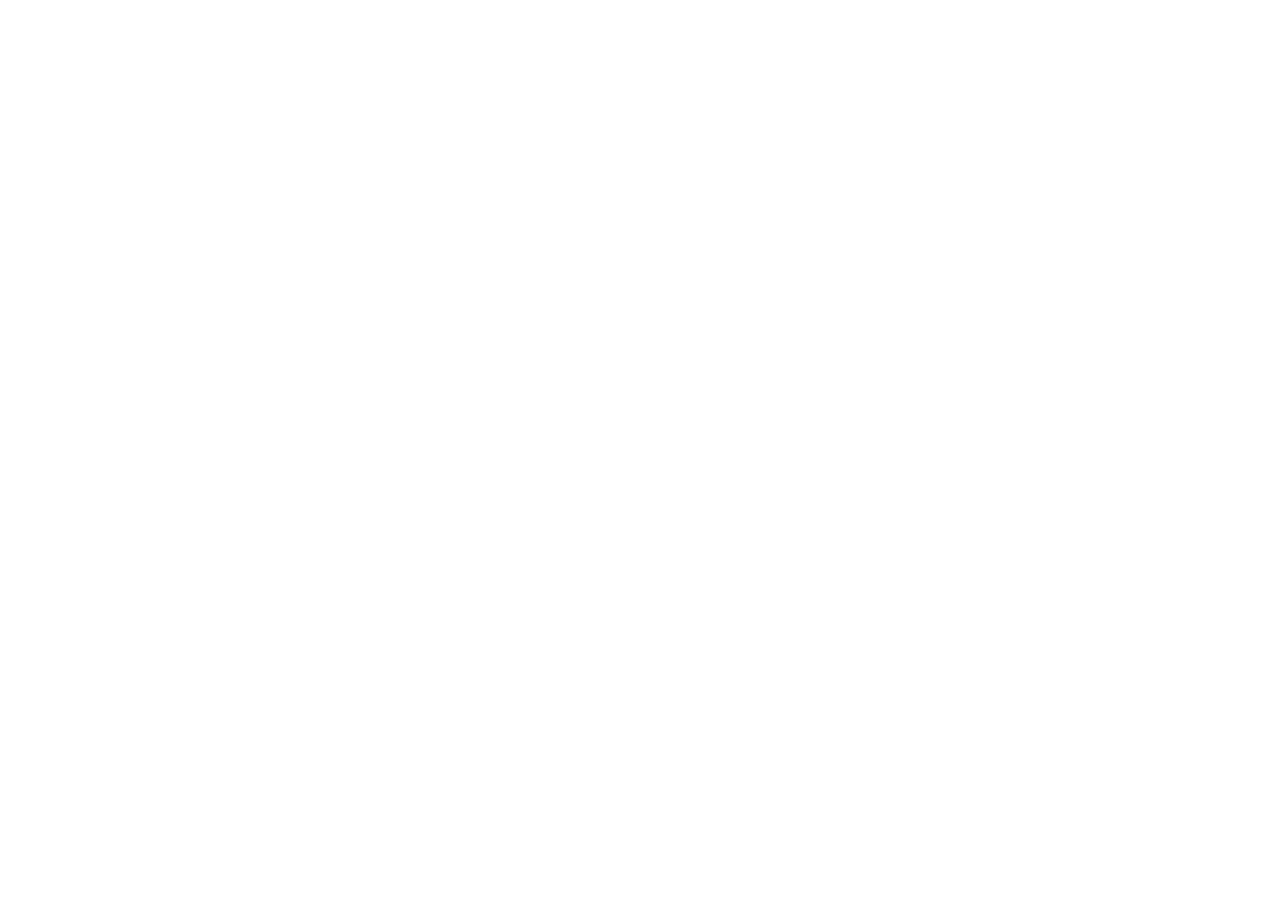
==== index.html @ 1928d0f9 "Simulador interactivo EIP — MAES UMA 2025-26" ====
<!DOCTYPE html>
<html lang="es">
<head>
<meta charset="UTF-8">
<meta name="viewport" content="width=device-width, initial-scale=1.0">
<title>Simulador Interactivo — Economía de los Ingresos Públicos</title>
<script>/* Chart.js v4.4.1 — MIT License — inlined for offline use */
/**
 * Skipped minification because the original files appears to be already minified.
 * Original file: /npm/chart.js@4.4.1/dist/chart.umd.js
 *
 * Do NOT use SRI with dynamically generated files! More information: https://www.jsdelivr.com/using-sri-with-dynamic-files
 */
/*!
 * Chart.js v4.4.1
 * https://www.chartjs.org
 * (c) 2023 Chart.js Contributors
 * Released under the MIT License
 */
!function(t,e){"object"==typeof exports&&"undefined"!=typeof module?module.exports=e():"function"==typeof define&&define.amd?define(e):(t="undefined"!=typeof globalThis?globalThis:t||self).Chart=e()}(this,(function(){"use strict";var t=Object.freeze({__proto__:null,get Colors(){return Go},get Decimation(){return Qo},get Filler(){return ma},get Legend(){return ya},get SubTitle(){return ka},get Title(){return Ma},get Tooltip(){return Ba}});function e(){}const i=(()=>{let t=0;return()=>t++})();function s(t){return null==t}function n(t){if(Array.isArray&&Array.isArray(t))return!0;const e=Object.prototype.toString.call(t);return"[object"===e.slice(0,7)&&"Array]"===e.slice(-6)}function o(t){return null!==t&&"[object Object]"===Object.prototype.toString.call(t)}function a(t){return("number"==typeof t||t instanceof Number)&&isFinite(+t)}function r(t,e){return a(t)?t:e}function l(t,e){return void 0===t?e:t}const h=(t,e)=>"string"==typeof t&&t.endsWith("%")?parseFloat(t)/100:+t/e,c=(t,e)=>"string"==typeof t&&t.endsWith("%")?parseFloat(t)/100*e:+t;function d(t,e,i){if(t&&"function"==typeof t.call)return t.apply(i,e)}function u(t,e,i,s){let a,r,l;if(n(t))if(r=t.length,s)for(a=r-1;a>=0;a--)e.call(i,t[a],a);else for(a=0;a<r;a++)e.call(i,t[a],a);else if(o(t))for(l=Object.keys(t),r=l.length,a=0;a<r;a++)e.call(i,t[l[a]],l[a])}function f(t,e){let i,s,n,o;if(!t||!e||t.length!==e.length)return!1;for(i=0,s=t.length;i<s;++i)if(n=t[i],o=e[i],n.datasetIndex!==o.datasetIndex||n.index!==o.index)return!1;return!0}function g(t){if(n(t))return t.map(g);if(o(t)){const e=Object.create(null),i=Object.keys(t),s=i.length;let n=0;for(;n<s;++n)e[i[n]]=g(t[i[n]]);return e}return t}function p(t){return-1===["__proto__","prototype","constructor"].indexOf(t)}function m(t,e,i,s){if(!p(t))return;const n=e[t],a=i[t];o(n)&&o(a)?b(n,a,s):e[t]=g(a)}function b(t,e,i){const s=n(e)?e:[e],a=s.length;if(!o(t))return t;const r=(i=i||{}).merger||m;let l;for(let e=0;e<a;++e){if(l=s[e],!o(l))continue;const n=Object.keys(l);for(let e=0,s=n.length;e<s;++e)r(n[e],t,l,i)}return t}function x(t,e){return b(t,e,{merger:_})}function _(t,e,i){if(!p(t))return;const s=e[t],n=i[t];o(s)&&o(n)?x(s,n):Object.prototype.hasOwnProperty.call(e,t)||(e[t]=g(n))}const y={"":t=>t,x:t=>t.x,y:t=>t.y};function v(t){const e=t.split("."),i=[];let s="";for(const t of e)s+=t,s.endsWith("\\")?s=s.slice(0,-1)+".":(i.push(s),s="");return i}function M(t,e){const i=y[e]||(y[e]=function(t){const e=v(t);return t=>{for(const i of e){if(""===i)break;t=t&&t[i]}return t}}(e));return i(t)}function w(t){return t.charAt(0).toUpperCase()+t.slice(1)}const k=t=>void 0!==t,S=t=>"function"==typeof t,P=(t,e)=>{if(t.size!==e.size)return!1;for(const i of t)if(!e.has(i))return!1;return!0};function D(t){return"mouseup"===t.type||"click"===t.type||"contextmenu"===t.type}const C=Math.PI,O=2*C,A=O+C,T=Number.POSITIVE_INFINITY,L=C/180,E=C/2,R=C/4,I=2*C/3,z=Math.log10,F=Math.sign;function V(t,e,i){return Math.abs(t-e)<i}function B(t){const e=Math.round(t);t=V(t,e,t/1e3)?e:t;const i=Math.pow(10,Math.floor(z(t))),s=t/i;return(s<=1?1:s<=2?2:s<=5?5:10)*i}function W(t){const e=[],i=Math.sqrt(t);let s;for(s=1;s<i;s++)t%s==0&&(e.push(s),e.push(t/s));return i===(0|i)&&e.push(i),e.sort(((t,e)=>t-e)).pop(),e}function N(t){return!isNaN(parseFloat(t))&&isFinite(t)}function H(t,e){const i=Math.round(t);return i-e<=t&&i+e>=t}function j(t,e,i){let s,n,o;for(s=0,n=t.length;s<n;s++)o=t[s][i],isNaN(o)||(e.min=Math.min(e.min,o),e.max=Math.max(e.max,o))}function $(t){return t*(C/180)}function Y(t){return t*(180/C)}function U(t){if(!a(t))return;let e=1,i=0;for(;Math.round(t*e)/e!==t;)e*=10,i++;return i}function X(t,e){const i=e.x-t.x,s=e.y-t.y,n=Math.sqrt(i*i+s*s);let o=Math.atan2(s,i);return o<-.5*C&&(o+=O),{angle:o,distance:n}}function q(t,e){return Math.sqrt(Math.pow(e.x-t.x,2)+Math.pow(e.y-t.y,2))}function K(t,e){return(t-e+A)%O-C}function G(t){return(t%O+O)%O}function Z(t,e,i,s){const n=G(t),o=G(e),a=G(i),r=G(o-n),l=G(a-n),h=G(n-o),c=G(n-a);return n===o||n===a||s&&o===a||r>l&&h<c}function J(t,e,i){return Math.max(e,Math.min(i,t))}function Q(t){return J(t,-32768,32767)}function tt(t,e,i,s=1e-6){return t>=Math.min(e,i)-s&&t<=Math.max(e,i)+s}function et(t,e,i){i=i||(i=>t[i]<e);let s,n=t.length-1,o=0;for(;n-o>1;)s=o+n>>1,i(s)?o=s:n=s;return{lo:o,hi:n}}const it=(t,e,i,s)=>et(t,i,s?s=>{const n=t[s][e];return n<i||n===i&&t[s+1][e]===i}:s=>t[s][e]<i),st=(t,e,i)=>et(t,i,(s=>t[s][e]>=i));function nt(t,e,i){let s=0,n=t.length;for(;s<n&&t[s]<e;)s++;for(;n>s&&t[n-1]>i;)n--;return s>0||n<t.length?t.slice(s,n):t}const ot=["push","pop","shift","splice","unshift"];function at(t,e){t._chartjs?t._chartjs.listeners.push(e):(Object.defineProperty(t,"_chartjs",{configurable:!0,enumerable:!1,value:{listeners:[e]}}),ot.forEach((e=>{const i="_onData"+w(e),s=t[e];Object.defineProperty(t,e,{configurable:!0,enumerable:!1,value(...e){const n=s.apply(this,e);return t._chartjs.listeners.forEach((t=>{"function"==typeof t[i]&&t[i](...e)})),n}})})))}function rt(t,e){const i=t._chartjs;if(!i)return;const s=i.listeners,n=s.indexOf(e);-1!==n&&s.splice(n,1),s.length>0||(ot.forEach((e=>{delete t[e]})),delete t._chartjs)}function lt(t){const e=new Set(t);return e.size===t.length?t:Array.from(e)}const ht="undefined"==typeof window?function(t){return t()}:window.requestAnimationFrame;function ct(t,e){let i=[],s=!1;return function(...n){i=n,s||(s=!0,ht.call(window,(()=>{s=!1,t.apply(e,i)})))}}function dt(t,e){let i;return function(...s){return e?(clearTimeout(i),i=setTimeout(t,e,s)):t.apply(this,s),e}}const ut=t=>"start"===t?"left":"end"===t?"right":"center",ft=(t,e,i)=>"start"===t?e:"end"===t?i:(e+i)/2,gt=(t,e,i,s)=>t===(s?"left":"right")?i:"center"===t?(e+i)/2:e;function pt(t,e,i){const s=e.length;let n=0,o=s;if(t._sorted){const{iScale:a,_parsed:r}=t,l=a.axis,{min:h,max:c,minDefined:d,maxDefined:u}=a.getUserBounds();d&&(n=J(Math.min(it(r,l,h).lo,i?s:it(e,l,a.getPixelForValue(h)).lo),0,s-1)),o=u?J(Math.max(it(r,a.axis,c,!0).hi+1,i?0:it(e,l,a.getPixelForValue(c),!0).hi+1),n,s)-n:s-n}return{start:n,count:o}}function mt(t){const{xScale:e,yScale:i,_scaleRanges:s}=t,n={xmin:e.min,xmax:e.max,ymin:i.min,ymax:i.max};if(!s)return t._scaleRanges=n,!0;const o=s.xmin!==e.min||s.xmax!==e.max||s.ymin!==i.min||s.ymax!==i.max;return Object.assign(s,n),o}class bt{constructor(){this._request=null,this._charts=new Map,this._running=!1,this._lastDate=void 0}_notify(t,e,i,s){const n=e.listeners[s],o=e.duration;n.forEach((s=>s({chart:t,initial:e.initial,numSteps:o,currentStep:Math.min(i-e.start,o)})))}_refresh(){this._request||(this._running=!0,this._request=ht.call(window,(()=>{this._update(),this._request=null,this._running&&this._refresh()})))}_update(t=Date.now()){let e=0;this._charts.forEach(((i,s)=>{if(!i.running||!i.items.length)return;const n=i.items;let o,a=n.length-1,r=!1;for(;a>=0;--a)o=n[a],o._active?(o._total>i.duration&&(i.duration=o._total),o.tick(t),r=!0):(n[a]=n[n.length-1],n.pop());r&&(s.draw(),this._notify(s,i,t,"progress")),n.length||(i.running=!1,this._notify(s,i,t,"complete"),i.initial=!1),e+=n.length})),this._lastDate=t,0===e&&(this._running=!1)}_getAnims(t){const e=this._charts;let i=e.get(t);return i||(i={running:!1,initial:!0,items:[],listeners:{complete:[],progress:[]}},e.set(t,i)),i}listen(t,e,i){this._getAnims(t).listeners[e].push(i)}add(t,e){e&&e.length&&this._getAnims(t).items.push(...e)}has(t){return this._getAnims(t).items.length>0}start(t){const e=this._charts.get(t);e&&(e.running=!0,e.start=Date.now(),e.duration=e.items.reduce(((t,e)=>Math.max(t,e._duration)),0),this._refresh())}running(t){if(!this._running)return!1;const e=this._charts.get(t);return!!(e&&e.running&&e.items.length)}stop(t){const e=this._charts.get(t);if(!e||!e.items.length)return;const i=e.items;let s=i.length-1;for(;s>=0;--s)i[s].cancel();e.items=[],this._notify(t,e,Date.now(),"complete")}remove(t){return this._charts.delete(t)}}var xt=new bt;
/*!
 * @kurkle/color v0.3.2
 * https://github.com/kurkle/color#readme
 * (c) 2023 Jukka Kurkela
 * Released under the MIT License
 */function _t(t){return t+.5|0}const yt=(t,e,i)=>Math.max(Math.min(t,i),e);function vt(t){return yt(_t(2.55*t),0,255)}function Mt(t){return yt(_t(255*t),0,255)}function wt(t){return yt(_t(t/2.55)/100,0,1)}function kt(t){return yt(_t(100*t),0,100)}const St={0:0,1:1,2:2,3:3,4:4,5:5,6:6,7:7,8:8,9:9,A:10,B:11,C:12,D:13,E:14,F:15,a:10,b:11,c:12,d:13,e:14,f:15},Pt=[..."0123456789ABCDEF"],Dt=t=>Pt[15&t],Ct=t=>Pt[(240&t)>>4]+Pt[15&t],Ot=t=>(240&t)>>4==(15&t);function At(t){var e=(t=>Ot(t.r)&&Ot(t.g)&&Ot(t.b)&&Ot(t.a))(t)?Dt:Ct;return t?"#"+e(t.r)+e(t.g)+e(t.b)+((t,e)=>t<255?e(t):"")(t.a,e):void 0}const Tt=/^(hsla?|hwb|hsv)\(\s*([-+.e\d]+)(?:deg)?[\s,]+([-+.e\d]+)%[\s,]+([-+.e\d]+)%(?:[\s,]+([-+.e\d]+)(%)?)?\s*\)$/;function Lt(t,e,i){const s=e*Math.min(i,1-i),n=(e,n=(e+t/30)%12)=>i-s*Math.max(Math.min(n-3,9-n,1),-1);return[n(0),n(8),n(4)]}function Et(t,e,i){const s=(s,n=(s+t/60)%6)=>i-i*e*Math.max(Math.min(n,4-n,1),0);return[s(5),s(3),s(1)]}function Rt(t,e,i){const s=Lt(t,1,.5);let n;for(e+i>1&&(n=1/(e+i),e*=n,i*=n),n=0;n<3;n++)s[n]*=1-e-i,s[n]+=e;return s}function It(t){const e=t.r/255,i=t.g/255,s=t.b/255,n=Math.max(e,i,s),o=Math.min(e,i,s),a=(n+o)/2;let r,l,h;return n!==o&&(h=n-o,l=a>.5?h/(2-n-o):h/(n+o),r=function(t,e,i,s,n){return t===n?(e-i)/s+(e<i?6:0):e===n?(i-t)/s+2:(t-e)/s+4}(e,i,s,h,n),r=60*r+.5),[0|r,l||0,a]}function zt(t,e,i,s){return(Array.isArray(e)?t(e[0],e[1],e[2]):t(e,i,s)).map(Mt)}function Ft(t,e,i){return zt(Lt,t,e,i)}function Vt(t){return(t%360+360)%360}function Bt(t){const e=Tt.exec(t);let i,s=255;if(!e)return;e[5]!==i&&(s=e[6]?vt(+e[5]):Mt(+e[5]));const n=Vt(+e[2]),o=+e[3]/100,a=+e[4]/100;return i="hwb"===e[1]?function(t,e,i){return zt(Rt,t,e,i)}(n,o,a):"hsv"===e[1]?function(t,e,i){return zt(Et,t,e,i)}(n,o,a):Ft(n,o,a),{r:i[0],g:i[1],b:i[2],a:s}}const Wt={x:"dark",Z:"light",Y:"re",X:"blu",W:"gr",V:"medium",U:"slate",A:"ee",T:"ol",S:"or",B:"ra",C:"lateg",D:"ights",R:"in",Q:"turquois",E:"hi",P:"ro",O:"al",N:"le",M:"de",L:"yello",F:"en",K:"ch",G:"arks",H:"ea",I:"ightg",J:"wh"},Nt={OiceXe:"f0f8ff",antiquewEte:"faebd7",aqua:"ffff",aquamarRe:"7fffd4",azuY:"f0ffff",beige:"f5f5dc",bisque:"ffe4c4",black:"0",blanKedOmond:"ffebcd",Xe:"ff",XeviTet:"8a2be2",bPwn:"a52a2a",burlywood:"deb887",caMtXe:"5f9ea0",KartYuse:"7fff00",KocTate:"d2691e",cSO:"ff7f50",cSnflowerXe:"6495ed",cSnsilk:"fff8dc",crimson:"dc143c",cyan:"ffff",xXe:"8b",xcyan:"8b8b",xgTMnPd:"b8860b",xWay:"a9a9a9",xgYF:"6400",xgYy:"a9a9a9",xkhaki:"bdb76b",xmagFta:"8b008b",xTivegYF:"556b2f",xSange:"ff8c00",xScEd:"9932cc",xYd:"8b0000",xsOmon:"e9967a",xsHgYF:"8fbc8f",xUXe:"483d8b",xUWay:"2f4f4f",xUgYy:"2f4f4f",xQe:"ced1",xviTet:"9400d3",dAppRk:"ff1493",dApskyXe:"bfff",dimWay:"696969",dimgYy:"696969",dodgerXe:"1e90ff",fiYbrick:"b22222",flSOwEte:"fffaf0",foYstWAn:"228b22",fuKsia:"ff00ff",gaRsbSo:"dcdcdc",ghostwEte:"f8f8ff",gTd:"ffd700",gTMnPd:"daa520",Way:"808080",gYF:"8000",gYFLw:"adff2f",gYy:"808080",honeyMw:"f0fff0",hotpRk:"ff69b4",RdianYd:"cd5c5c",Rdigo:"4b0082",ivSy:"fffff0",khaki:"f0e68c",lavFMr:"e6e6fa",lavFMrXsh:"fff0f5",lawngYF:"7cfc00",NmoncEffon:"fffacd",ZXe:"add8e6",ZcSO:"f08080",Zcyan:"e0ffff",ZgTMnPdLw:"fafad2",ZWay:"d3d3d3",ZgYF:"90ee90",ZgYy:"d3d3d3",ZpRk:"ffb6c1",ZsOmon:"ffa07a",ZsHgYF:"20b2aa",ZskyXe:"87cefa",ZUWay:"778899",ZUgYy:"778899",ZstAlXe:"b0c4de",ZLw:"ffffe0",lime:"ff00",limegYF:"32cd32",lRF:"faf0e6",magFta:"ff00ff",maPon:"800000",VaquamarRe:"66cdaa",VXe:"cd",VScEd:"ba55d3",VpurpN:"9370db",VsHgYF:"3cb371",VUXe:"7b68ee",VsprRggYF:"fa9a",VQe:"48d1cc",VviTetYd:"c71585",midnightXe:"191970",mRtcYam:"f5fffa",mistyPse:"ffe4e1",moccasR:"ffe4b5",navajowEte:"ffdead",navy:"80",Tdlace:"fdf5e6",Tive:"808000",TivedBb:"6b8e23",Sange:"ffa500",SangeYd:"ff4500",ScEd:"da70d6",pOegTMnPd:"eee8aa",pOegYF:"98fb98",pOeQe:"afeeee",pOeviTetYd:"db7093",papayawEp:"ffefd5",pHKpuff:"ffdab9",peru:"cd853f",pRk:"ffc0cb",plum:"dda0dd",powMrXe:"b0e0e6",purpN:"800080",YbeccapurpN:"663399",Yd:"ff0000",Psybrown:"bc8f8f",PyOXe:"4169e1",saddNbPwn:"8b4513",sOmon:"fa8072",sandybPwn:"f4a460",sHgYF:"2e8b57",sHshell:"fff5ee",siFna:"a0522d",silver:"c0c0c0",skyXe:"87ceeb",UXe:"6a5acd",UWay:"708090",UgYy:"708090",snow:"fffafa",sprRggYF:"ff7f",stAlXe:"4682b4",tan:"d2b48c",teO:"8080",tEstN:"d8bfd8",tomato:"ff6347",Qe:"40e0d0",viTet:"ee82ee",JHt:"f5deb3",wEte:"ffffff",wEtesmoke:"f5f5f5",Lw:"ffff00",LwgYF:"9acd32"};let Ht;function jt(t){Ht||(Ht=function(){const t={},e=Object.keys(Nt),i=Object.keys(Wt);let s,n,o,a,r;for(s=0;s<e.length;s++){for(a=r=e[s],n=0;n<i.length;n++)o=i[n],r=r.replace(o,Wt[o]);o=parseInt(Nt[a],16),t[r]=[o>>16&255,o>>8&255,255&o]}return t}(),Ht.transparent=[0,0,0,0]);const e=Ht[t.toLowerCase()];return e&&{r:e[0],g:e[1],b:e[2],a:4===e.length?e[3]:255}}const $t=/^rgba?\(\s*([-+.\d]+)(%)?[\s,]+([-+.e\d]+)(%)?[\s,]+([-+.e\d]+)(%)?(?:[\s,/]+([-+.e\d]+)(%)?)?\s*\)$/;const Yt=t=>t<=.0031308?12.92*t:1.055*Math.pow(t,1/2.4)-.055,Ut=t=>t<=.04045?t/12.92:Math.pow((t+.055)/1.055,2.4);function Xt(t,e,i){if(t){let s=It(t);s[e]=Math.max(0,Math.min(s[e]+s[e]*i,0===e?360:1)),s=Ft(s),t.r=s[0],t.g=s[1],t.b=s[2]}}function qt(t,e){return t?Object.assign(e||{},t):t}function Kt(t){var e={r:0,g:0,b:0,a:255};return Array.isArray(t)?t.length>=3&&(e={r:t[0],g:t[1],b:t[2],a:255},t.length>3&&(e.a=Mt(t[3]))):(e=qt(t,{r:0,g:0,b:0,a:1})).a=Mt(e.a),e}function Gt(t){return"r"===t.charAt(0)?function(t){const e=$t.exec(t);let i,s,n,o=255;if(e){if(e[7]!==i){const t=+e[7];o=e[8]?vt(t):yt(255*t,0,255)}return i=+e[1],s=+e[3],n=+e[5],i=255&(e[2]?vt(i):yt(i,0,255)),s=255&(e[4]?vt(s):yt(s,0,255)),n=255&(e[6]?vt(n):yt(n,0,255)),{r:i,g:s,b:n,a:o}}}(t):Bt(t)}class Zt{constructor(t){if(t instanceof Zt)return t;const e=typeof t;let i;var s,n,o;"object"===e?i=Kt(t):"string"===e&&(o=(s=t).length,"#"===s[0]&&(4===o||5===o?n={r:255&17*St[s[1]],g:255&17*St[s[2]],b:255&17*St[s[3]],a:5===o?17*St[s[4]]:255}:7!==o&&9!==o||(n={r:St[s[1]]<<4|St[s[2]],g:St[s[3]]<<4|St[s[4]],b:St[s[5]]<<4|St[s[6]],a:9===o?St[s[7]]<<4|St[s[8]]:255})),i=n||jt(t)||Gt(t)),this._rgb=i,this._valid=!!i}get valid(){return this._valid}get rgb(){var t=qt(this._rgb);return t&&(t.a=wt(t.a)),t}set rgb(t){this._rgb=Kt(t)}rgbString(){return this._valid?(t=this._rgb)&&(t.a<255?`rgba(${t.r}, ${t.g}, ${t.b}, ${wt(t.a)})`:`rgb(${t.r}, ${t.g}, ${t.b})`):void 0;var t}hexString(){return this._valid?At(this._rgb):void 0}hslString(){return this._valid?function(t){if(!t)return;const e=It(t),i=e[0],s=kt(e[1]),n=kt(e[2]);return t.a<255?`hsla(${i}, ${s}%, ${n}%, ${wt(t.a)})`:`hsl(${i}, ${s}%, ${n}%)`}(this._rgb):void 0}mix(t,e){if(t){const i=this.rgb,s=t.rgb;let n;const o=e===n?.5:e,a=2*o-1,r=i.a-s.a,l=((a*r==-1?a:(a+r)/(1+a*r))+1)/2;n=1-l,i.r=255&l*i.r+n*s.r+.5,i.g=255&l*i.g+n*s.g+.5,i.b=255&l*i.b+n*s.b+.5,i.a=o*i.a+(1-o)*s.a,this.rgb=i}return this}interpolate(t,e){return t&&(this._rgb=function(t,e,i){const s=Ut(wt(t.r)),n=Ut(wt(t.g)),o=Ut(wt(t.b));return{r:Mt(Yt(s+i*(Ut(wt(e.r))-s))),g:Mt(Yt(n+i*(Ut(wt(e.g))-n))),b:Mt(Yt(o+i*(Ut(wt(e.b))-o))),a:t.a+i*(e.a-t.a)}}(this._rgb,t._rgb,e)),this}clone(){return new Zt(this.rgb)}alpha(t){return this._rgb.a=Mt(t),this}clearer(t){return this._rgb.a*=1-t,this}greyscale(){const t=this._rgb,e=_t(.3*t.r+.59*t.g+.11*t.b);return t.r=t.g=t.b=e,this}opaquer(t){return this._rgb.a*=1+t,this}negate(){const t=this._rgb;return t.r=255-t.r,t.g=255-t.g,t.b=255-t.b,this}lighten(t){return Xt(this._rgb,2,t),this}darken(t){return Xt(this._rgb,2,-t),this}saturate(t){return Xt(this._rgb,1,t),this}desaturate(t){return Xt(this._rgb,1,-t),this}rotate(t){return function(t,e){var i=It(t);i[0]=Vt(i[0]+e),i=Ft(i),t.r=i[0],t.g=i[1],t.b=i[2]}(this._rgb,t),this}}function Jt(t){if(t&&"object"==typeof t){const e=t.toString();return"[object CanvasPattern]"===e||"[object CanvasGradient]"===e}return!1}function Qt(t){return Jt(t)?t:new Zt(t)}function te(t){return Jt(t)?t:new Zt(t).saturate(.5).darken(.1).hexString()}const ee=["x","y","borderWidth","radius","tension"],ie=["color","borderColor","backgroundColor"];const se=new Map;function ne(t,e,i){return function(t,e){e=e||{};const i=t+JSON.stringify(e);let s=se.get(i);return s||(s=new Intl.NumberFormat(t,e),se.set(i,s)),s}(e,i).format(t)}const oe={values:t=>n(t)?t:""+t,numeric(t,e,i){if(0===t)return"0";const s=this.chart.options.locale;let n,o=t;if(i.length>1){const e=Math.max(Math.abs(i[0].value),Math.abs(i[i.length-1].value));(e<1e-4||e>1e15)&&(n="scientific"),o=function(t,e){let i=e.length>3?e[2].value-e[1].value:e[1].value-e[0].value;Math.abs(i)>=1&&t!==Math.floor(t)&&(i=t-Math.floor(t));return i}(t,i)}const a=z(Math.abs(o)),r=isNaN(a)?1:Math.max(Math.min(-1*Math.floor(a),20),0),l={notation:n,minimumFractionDigits:r,maximumFractionDigits:r};return Object.assign(l,this.options.ticks.format),ne(t,s,l)},logarithmic(t,e,i){if(0===t)return"0";const s=i[e].significand||t/Math.pow(10,Math.floor(z(t)));return[1,2,3,5,10,15].includes(s)||e>.8*i.length?oe.numeric.call(this,t,e,i):""}};var ae={formatters:oe};const re=Object.create(null),le=Object.create(null);function he(t,e){if(!e)return t;const i=e.split(".");for(let e=0,s=i.length;e<s;++e){const s=i[e];t=t[s]||(t[s]=Object.create(null))}return t}function ce(t,e,i){return"string"==typeof e?b(he(t,e),i):b(he(t,""),e)}class de{constructor(t,e){this.animation=void 0,this.backgroundColor="rgba(0,0,0,0.1)",this.borderColor="rgba(0,0,0,0.1)",this.color="#666",this.datasets={},this.devicePixelRatio=t=>t.chart.platform.getDevicePixelRatio(),this.elements={},this.events=["mousemove","mouseout","click","touchstart","touchmove"],this.font={family:"'Helvetica Neue', 'Helvetica', 'Arial', sans-serif",size:12,style:"normal",lineHeight:1.2,weight:null},this.hover={},this.hoverBackgroundColor=(t,e)=>te(e.backgroundColor),this.hoverBorderColor=(t,e)=>te(e.borderColor),this.hoverColor=(t,e)=>te(e.color),this.indexAxis="x",this.interaction={mode:"nearest",intersect:!0,includeInvisible:!1},this.maintainAspectRatio=!0,this.onHover=null,this.onClick=null,this.parsing=!0,this.plugins={},this.responsive=!0,this.scale=void 0,this.scales={},this.showLine=!0,this.drawActiveElementsOnTop=!0,this.describe(t),this.apply(e)}set(t,e){return ce(this,t,e)}get(t){return he(this,t)}describe(t,e){return ce(le,t,e)}override(t,e){return ce(re,t,e)}route(t,e,i,s){const n=he(this,t),a=he(this,i),r="_"+e;Object.defineProperties(n,{[r]:{value:n[e],writable:!0},[e]:{enumerable:!0,get(){const t=this[r],e=a[s];return o(t)?Object.assign({},e,t):l(t,e)},set(t){this[r]=t}}})}apply(t){t.forEach((t=>t(this)))}}var ue=new de({_scriptable:t=>!t.startsWith("on"),_indexable:t=>"events"!==t,hover:{_fallback:"interaction"},interaction:{_scriptable:!1,_indexable:!1}},[function(t){t.set("animation",{delay:void 0,duration:1e3,easing:"easeOutQuart",fn:void 0,from:void 0,loop:void 0,to:void 0,type:void 0}),t.describe("animation",{_fallback:!1,_indexable:!1,_scriptable:t=>"onProgress"!==t&&"onComplete"!==t&&"fn"!==t}),t.set("animations",{colors:{type:"color",properties:ie},numbers:{type:"number",properties:ee}}),t.describe("animations",{_fallback:"animation"}),t.set("transitions",{active:{animation:{duration:400}},resize:{animation:{duration:0}},show:{animations:{colors:{from:"transparent"},visible:{type:"boolean",duration:0}}},hide:{animations:{colors:{to:"transparent"},visible:{type:"boolean",easing:"linear",fn:t=>0|t}}}})},function(t){t.set("layout",{autoPadding:!0,padding:{top:0,right:0,bottom:0,left:0}})},function(t){t.set("scale",{display:!0,offset:!1,reverse:!1,beginAtZero:!1,bounds:"ticks",clip:!0,grace:0,grid:{display:!0,lineWidth:1,drawOnChartArea:!0,drawTicks:!0,tickLength:8,tickWidth:(t,e)=>e.lineWidth,tickColor:(t,e)=>e.color,offset:!1},border:{display:!0,dash:[],dashOffset:0,width:1},title:{display:!1,text:"",padding:{top:4,bottom:4}},ticks:{minRotation:0,maxRotation:50,mirror:!1,textStrokeWidth:0,textStrokeColor:"",padding:3,display:!0,autoSkip:!0,autoSkipPadding:3,labelOffset:0,callback:ae.formatters.values,minor:{},major:{},align:"center",crossAlign:"near",showLabelBackdrop:!1,backdropColor:"rgba(255, 255, 255, 0.75)",backdropPadding:2}}),t.route("scale.ticks","color","","color"),t.route("scale.grid","color","","borderColor"),t.route("scale.border","color","","borderColor"),t.route("scale.title","color","","color"),t.describe("scale",{_fallback:!1,_scriptable:t=>!t.startsWith("before")&&!t.startsWith("after")&&"callback"!==t&&"parser"!==t,_indexable:t=>"borderDash"!==t&&"tickBorderDash"!==t&&"dash"!==t}),t.describe("scales",{_fallback:"scale"}),t.describe("scale.ticks",{_scriptable:t=>"backdropPadding"!==t&&"callback"!==t,_indexable:t=>"backdropPadding"!==t})}]);function fe(){return"undefined"!=typeof window&&"undefined"!=typeof document}function ge(t){let e=t.parentNode;return e&&"[object ShadowRoot]"===e.toString()&&(e=e.host),e}function pe(t,e,i){let s;return"string"==typeof t?(s=parseInt(t,10),-1!==t.indexOf("%")&&(s=s/100*e.parentNode[i])):s=t,s}const me=t=>t.ownerDocument.defaultView.getComputedStyle(t,null);function be(t,e){return me(t).getPropertyValue(e)}const xe=["top","right","bottom","left"];function _e(t,e,i){const s={};i=i?"-"+i:"";for(let n=0;n<4;n++){const o=xe[n];s[o]=parseFloat(t[e+"-"+o+i])||0}return s.width=s.left+s.right,s.height=s.top+s.bottom,s}const ye=(t,e,i)=>(t>0||e>0)&&(!i||!i.shadowRoot);function ve(t,e){if("native"in t)return t;const{canvas:i,currentDevicePixelRatio:s}=e,n=me(i),o="border-box"===n.boxSizing,a=_e(n,"padding"),r=_e(n,"border","width"),{x:l,y:h,box:c}=function(t,e){const i=t.touches,s=i&&i.length?i[0]:t,{offsetX:n,offsetY:o}=s;let a,r,l=!1;if(ye(n,o,t.target))a=n,r=o;else{const t=e.getBoundingClientRect();a=s.clientX-t.left,r=s.clientY-t.top,l=!0}return{x:a,y:r,box:l}}(t,i),d=a.left+(c&&r.left),u=a.top+(c&&r.top);let{width:f,height:g}=e;return o&&(f-=a.width+r.width,g-=a.height+r.height),{x:Math.round((l-d)/f*i.width/s),y:Math.round((h-u)/g*i.height/s)}}const Me=t=>Math.round(10*t)/10;function we(t,e,i,s){const n=me(t),o=_e(n,"margin"),a=pe(n.maxWidth,t,"clientWidth")||T,r=pe(n.maxHeight,t,"clientHeight")||T,l=function(t,e,i){let s,n;if(void 0===e||void 0===i){const o=ge(t);if(o){const t=o.getBoundingClientRect(),a=me(o),r=_e(a,"border","width"),l=_e(a,"padding");e=t.width-l.width-r.width,i=t.height-l.height-r.height,s=pe(a.maxWidth,o,"clientWidth"),n=pe(a.maxHeight,o,"clientHeight")}else e=t.clientWidth,i=t.clientHeight}return{width:e,height:i,maxWidth:s||T,maxHeight:n||T}}(t,e,i);let{width:h,height:c}=l;if("content-box"===n.boxSizing){const t=_e(n,"border","width"),e=_e(n,"padding");h-=e.width+t.width,c-=e.height+t.height}h=Math.max(0,h-o.width),c=Math.max(0,s?h/s:c-o.height),h=Me(Math.min(h,a,l.maxWidth)),c=Me(Math.min(c,r,l.maxHeight)),h&&!c&&(c=Me(h/2));return(void 0!==e||void 0!==i)&&s&&l.height&&c>l.height&&(c=l.height,h=Me(Math.floor(c*s))),{width:h,height:c}}function ke(t,e,i){const s=e||1,n=Math.floor(t.height*s),o=Math.floor(t.width*s);t.height=Math.floor(t.height),t.width=Math.floor(t.width);const a=t.canvas;return a.style&&(i||!a.style.height&&!a.style.width)&&(a.style.height=`${t.height}px`,a.style.width=`${t.width}px`),(t.currentDevicePixelRatio!==s||a.height!==n||a.width!==o)&&(t.currentDevicePixelRatio=s,a.height=n,a.width=o,t.ctx.setTransform(s,0,0,s,0,0),!0)}const Se=function(){let t=!1;try{const e={get passive(){return t=!0,!1}};fe()&&(window.addEventListener("test",null,e),window.removeEventListener("test",null,e))}catch(t){}return t}();function Pe(t,e){const i=be(t,e),s=i&&i.match(/^(\d+)(\.\d+)?px$/);return s?+s[1]:void 0}function De(t){return!t||s(t.size)||s(t.family)?null:(t.style?t.style+" ":"")+(t.weight?t.weight+" ":"")+t.size+"px "+t.family}function Ce(t,e,i,s,n){let o=e[n];return o||(o=e[n]=t.measureText(n).width,i.push(n)),o>s&&(s=o),s}function Oe(t,e,i,s){let o=(s=s||{}).data=s.data||{},a=s.garbageCollect=s.garbageCollect||[];s.font!==e&&(o=s.data={},a=s.garbageCollect=[],s.font=e),t.save(),t.font=e;let r=0;const l=i.length;let h,c,d,u,f;for(h=0;h<l;h++)if(u=i[h],null==u||n(u)){if(n(u))for(c=0,d=u.length;c<d;c++)f=u[c],null==f||n(f)||(r=Ce(t,o,a,r,f))}else r=Ce(t,o,a,r,u);t.restore();const g=a.length/2;if(g>i.length){for(h=0;h<g;h++)delete o[a[h]];a.splice(0,g)}return r}function Ae(t,e,i){const s=t.currentDevicePixelRatio,n=0!==i?Math.max(i/2,.5):0;return Math.round((e-n)*s)/s+n}function Te(t,e){(e=e||t.getContext("2d")).save(),e.resetTransform(),e.clearRect(0,0,t.width,t.height),e.restore()}function Le(t,e,i,s){Ee(t,e,i,s,null)}function Ee(t,e,i,s,n){let o,a,r,l,h,c,d,u;const f=e.pointStyle,g=e.rotation,p=e.radius;let m=(g||0)*L;if(f&&"object"==typeof f&&(o=f.toString(),"[object HTMLImageElement]"===o||"[object HTMLCanvasElement]"===o))return t.save(),t.translate(i,s),t.rotate(m),t.drawImage(f,-f.width/2,-f.height/2,f.width,f.height),void t.restore();if(!(isNaN(p)||p<=0)){switch(t.beginPath(),f){default:n?t.ellipse(i,s,n/2,p,0,0,O):t.arc(i,s,p,0,O),t.closePath();break;case"triangle":c=n?n/2:p,t.moveTo(i+Math.sin(m)*c,s-Math.cos(m)*p),m+=I,t.lineTo(i+Math.sin(m)*c,s-Math.cos(m)*p),m+=I,t.lineTo(i+Math.sin(m)*c,s-Math.cos(m)*p),t.closePath();break;case"rectRounded":h=.516*p,l=p-h,a=Math.cos(m+R)*l,d=Math.cos(m+R)*(n?n/2-h:l),r=Math.sin(m+R)*l,u=Math.sin(m+R)*(n?n/2-h:l),t.arc(i-d,s-r,h,m-C,m-E),t.arc(i+u,s-a,h,m-E,m),t.arc(i+d,s+r,h,m,m+E),t.arc(i-u,s+a,h,m+E,m+C),t.closePath();break;case"rect":if(!g){l=Math.SQRT1_2*p,c=n?n/2:l,t.rect(i-c,s-l,2*c,2*l);break}m+=R;case"rectRot":d=Math.cos(m)*(n?n/2:p),a=Math.cos(m)*p,r=Math.sin(m)*p,u=Math.sin(m)*(n?n/2:p),t.moveTo(i-d,s-r),t.lineTo(i+u,s-a),t.lineTo(i+d,s+r),t.lineTo(i-u,s+a),t.closePath();break;case"crossRot":m+=R;case"cross":d=Math.cos(m)*(n?n/2:p),a=Math.cos(m)*p,r=Math.sin(m)*p,u=Math.sin(m)*(n?n/2:p),t.moveTo(i-d,s-r),t.lineTo(i+d,s+r),t.moveTo(i+u,s-a),t.lineTo(i-u,s+a);break;case"star":d=Math.cos(m)*(n?n/2:p),a=Math.cos(m)*p,r=Math.sin(m)*p,u=Math.sin(m)*(n?n/2:p),t.moveTo(i-d,s-r),t.lineTo(i+d,s+r),t.moveTo(i+u,s-a),t.lineTo(i-u,s+a),m+=R,d=Math.cos(m)*(n?n/2:p),a=Math.cos(m)*p,r=Math.sin(m)*p,u=Math.sin(m)*(n?n/2:p),t.moveTo(i-d,s-r),t.lineTo(i+d,s+r),t.moveTo(i+u,s-a),t.lineTo(i-u,s+a);break;case"line":a=n?n/2:Math.cos(m)*p,r=Math.sin(m)*p,t.moveTo(i-a,s-r),t.lineTo(i+a,s+r);break;case"dash":t.moveTo(i,s),t.lineTo(i+Math.cos(m)*(n?n/2:p),s+Math.sin(m)*p);break;case!1:t.closePath()}t.fill(),e.borderWidth>0&&t.stroke()}}function Re(t,e,i){return i=i||.5,!e||t&&t.x>e.left-i&&t.x<e.right+i&&t.y>e.top-i&&t.y<e.bottom+i}function Ie(t,e){t.save(),t.beginPath(),t.rect(e.left,e.top,e.right-e.left,e.bottom-e.top),t.clip()}function ze(t){t.restore()}function Fe(t,e,i,s,n){if(!e)return t.lineTo(i.x,i.y);if("middle"===n){const s=(e.x+i.x)/2;t.lineTo(s,e.y),t.lineTo(s,i.y)}else"after"===n!=!!s?t.lineTo(e.x,i.y):t.lineTo(i.x,e.y);t.lineTo(i.x,i.y)}function Ve(t,e,i,s){if(!e)return t.lineTo(i.x,i.y);t.bezierCurveTo(s?e.cp1x:e.cp2x,s?e.cp1y:e.cp2y,s?i.cp2x:i.cp1x,s?i.cp2y:i.cp1y,i.x,i.y)}function Be(t,e,i,s,n){if(n.strikethrough||n.underline){const o=t.measureText(s),a=e-o.actualBoundingBoxLeft,r=e+o.actualBoundingBoxRight,l=i-o.actualBoundingBoxAscent,h=i+o.actualBoundingBoxDescent,c=n.strikethrough?(l+h)/2:h;t.strokeStyle=t.fillStyle,t.beginPath(),t.lineWidth=n.decorationWidth||2,t.moveTo(a,c),t.lineTo(r,c),t.stroke()}}function We(t,e){const i=t.fillStyle;t.fillStyle=e.color,t.fillRect(e.left,e.top,e.width,e.height),t.fillStyle=i}function Ne(t,e,i,o,a,r={}){const l=n(e)?e:[e],h=r.strokeWidth>0&&""!==r.strokeColor;let c,d;for(t.save(),t.font=a.string,function(t,e){e.translation&&t.translate(e.translation[0],e.translation[1]),s(e.rotation)||t.rotate(e.rotation),e.color&&(t.fillStyle=e.color),e.textAlign&&(t.textAlign=e.textAlign),e.textBaseline&&(t.textBaseline=e.textBaseline)}(t,r),c=0;c<l.length;++c)d=l[c],r.backdrop&&We(t,r.backdrop),h&&(r.strokeColor&&(t.strokeStyle=r.strokeColor),s(r.strokeWidth)||(t.lineWidth=r.strokeWidth),t.strokeText(d,i,o,r.maxWidth)),t.fillText(d,i,o,r.maxWidth),Be(t,i,o,d,r),o+=Number(a.lineHeight);t.restore()}function He(t,e){const{x:i,y:s,w:n,h:o,radius:a}=e;t.arc(i+a.topLeft,s+a.topLeft,a.topLeft,1.5*C,C,!0),t.lineTo(i,s+o-a.bottomLeft),t.arc(i+a.bottomLeft,s+o-a.bottomLeft,a.bottomLeft,C,E,!0),t.lineTo(i+n-a.bottomRight,s+o),t.arc(i+n-a.bottomRight,s+o-a.bottomRight,a.bottomRight,E,0,!0),t.lineTo(i+n,s+a.topRight),t.arc(i+n-a.topRight,s+a.topRight,a.topRight,0,-E,!0),t.lineTo(i+a.topLeft,s)}function je(t,e=[""],i,s,n=(()=>t[0])){const o=i||t;void 0===s&&(s=ti("_fallback",t));const a={[Symbol.toStringTag]:"Object",_cacheable:!0,_scopes:t,_rootScopes:o,_fallback:s,_getTarget:n,override:i=>je([i,...t],e,o,s)};return new Proxy(a,{deleteProperty:(e,i)=>(delete e[i],delete e._keys,delete t[0][i],!0),get:(i,s)=>qe(i,s,(()=>function(t,e,i,s){let n;for(const o of e)if(n=ti(Ue(o,t),i),void 0!==n)return Xe(t,n)?Je(i,s,t,n):n}(s,e,t,i))),getOwnPropertyDescriptor:(t,e)=>Reflect.getOwnPropertyDescriptor(t._scopes[0],e),getPrototypeOf:()=>Reflect.getPrototypeOf(t[0]),has:(t,e)=>ei(t).includes(e),ownKeys:t=>ei(t),set(t,e,i){const s=t._storage||(t._storage=n());return t[e]=s[e]=i,delete t._keys,!0}})}function $e(t,e,i,s){const a={_cacheable:!1,_proxy:t,_context:e,_subProxy:i,_stack:new Set,_descriptors:Ye(t,s),setContext:e=>$e(t,e,i,s),override:n=>$e(t.override(n),e,i,s)};return new Proxy(a,{deleteProperty:(e,i)=>(delete e[i],delete t[i],!0),get:(t,e,i)=>qe(t,e,(()=>function(t,e,i){const{_proxy:s,_context:a,_subProxy:r,_descriptors:l}=t;let h=s[e];S(h)&&l.isScriptable(e)&&(h=function(t,e,i,s){const{_proxy:n,_context:o,_subProxy:a,_stack:r}=i;if(r.has(t))throw new Error("Recursion detected: "+Array.from(r).join("->")+"->"+t);r.add(t);let l=e(o,a||s);r.delete(t),Xe(t,l)&&(l=Je(n._scopes,n,t,l));return l}(e,h,t,i));n(h)&&h.length&&(h=function(t,e,i,s){const{_proxy:n,_context:a,_subProxy:r,_descriptors:l}=i;if(void 0!==a.index&&s(t))return e[a.index%e.length];if(o(e[0])){const i=e,s=n._scopes.filter((t=>t!==i));e=[];for(const o of i){const i=Je(s,n,t,o);e.push($e(i,a,r&&r[t],l))}}return e}(e,h,t,l.isIndexable));Xe(e,h)&&(h=$e(h,a,r&&r[e],l));return h}(t,e,i))),getOwnPropertyDescriptor:(e,i)=>e._descriptors.allKeys?Reflect.has(t,i)?{enumerable:!0,configurable:!0}:void 0:Reflect.getOwnPropertyDescriptor(t,i),getPrototypeOf:()=>Reflect.getPrototypeOf(t),has:(e,i)=>Reflect.has(t,i),ownKeys:()=>Reflect.ownKeys(t),set:(e,i,s)=>(t[i]=s,delete e[i],!0)})}function Ye(t,e={scriptable:!0,indexable:!0}){const{_scriptable:i=e.scriptable,_indexable:s=e.indexable,_allKeys:n=e.allKeys}=t;return{allKeys:n,scriptable:i,indexable:s,isScriptable:S(i)?i:()=>i,isIndexable:S(s)?s:()=>s}}const Ue=(t,e)=>t?t+w(e):e,Xe=(t,e)=>o(e)&&"adapters"!==t&&(null===Object.getPrototypeOf(e)||e.constructor===Object);function qe(t,e,i){if(Object.prototype.hasOwnProperty.call(t,e))return t[e];const s=i();return t[e]=s,s}function Ke(t,e,i){return S(t)?t(e,i):t}const Ge=(t,e)=>!0===t?e:"string"==typeof t?M(e,t):void 0;function Ze(t,e,i,s,n){for(const o of e){const e=Ge(i,o);if(e){t.add(e);const o=Ke(e._fallback,i,n);if(void 0!==o&&o!==i&&o!==s)return o}else if(!1===e&&void 0!==s&&i!==s)return null}return!1}function Je(t,e,i,s){const a=e._rootScopes,r=Ke(e._fallback,i,s),l=[...t,...a],h=new Set;h.add(s);let c=Qe(h,l,i,r||i,s);return null!==c&&((void 0===r||r===i||(c=Qe(h,l,r,c,s),null!==c))&&je(Array.from(h),[""],a,r,(()=>function(t,e,i){const s=t._getTarget();e in s||(s[e]={});const a=s[e];if(n(a)&&o(i))return i;return a||{}}(e,i,s))))}function Qe(t,e,i,s,n){for(;i;)i=Ze(t,e,i,s,n);return i}function ti(t,e){for(const i of e){if(!i)continue;const e=i[t];if(void 0!==e)return e}}function ei(t){let e=t._keys;return e||(e=t._keys=function(t){const e=new Set;for(const i of t)for(const t of Object.keys(i).filter((t=>!t.startsWith("_"))))e.add(t);return Array.from(e)}(t._scopes)),e}function ii(t,e,i,s){const{iScale:n}=t,{key:o="r"}=this._parsing,a=new Array(s);let r,l,h,c;for(r=0,l=s;r<l;++r)h=r+i,c=e[h],a[r]={r:n.parse(M(c,o),h)};return a}const si=Number.EPSILON||1e-14,ni=(t,e)=>e<t.length&&!t[e].skip&&t[e],oi=t=>"x"===t?"y":"x";function ai(t,e,i,s){const n=t.skip?e:t,o=e,a=i.skip?e:i,r=q(o,n),l=q(a,o);let h=r/(r+l),c=l/(r+l);h=isNaN(h)?0:h,c=isNaN(c)?0:c;const d=s*h,u=s*c;return{previous:{x:o.x-d*(a.x-n.x),y:o.y-d*(a.y-n.y)},next:{x:o.x+u*(a.x-n.x),y:o.y+u*(a.y-n.y)}}}function ri(t,e="x"){const i=oi(e),s=t.length,n=Array(s).fill(0),o=Array(s);let a,r,l,h=ni(t,0);for(a=0;a<s;++a)if(r=l,l=h,h=ni(t,a+1),l){if(h){const t=h[e]-l[e];n[a]=0!==t?(h[i]-l[i])/t:0}o[a]=r?h?F(n[a-1])!==F(n[a])?0:(n[a-1]+n[a])/2:n[a-1]:n[a]}!function(t,e,i){const s=t.length;let n,o,a,r,l,h=ni(t,0);for(let c=0;c<s-1;++c)l=h,h=ni(t,c+1),l&&h&&(V(e[c],0,si)?i[c]=i[c+1]=0:(n=i[c]/e[c],o=i[c+1]/e[c],r=Math.pow(n,2)+Math.pow(o,2),r<=9||(a=3/Math.sqrt(r),i[c]=n*a*e[c],i[c+1]=o*a*e[c])))}(t,n,o),function(t,e,i="x"){const s=oi(i),n=t.length;let o,a,r,l=ni(t,0);for(let h=0;h<n;++h){if(a=r,r=l,l=ni(t,h+1),!r)continue;const n=r[i],c=r[s];a&&(o=(n-a[i])/3,r[`cp1${i}`]=n-o,r[`cp1${s}`]=c-o*e[h]),l&&(o=(l[i]-n)/3,r[`cp2${i}`]=n+o,r[`cp2${s}`]=c+o*e[h])}}(t,o,e)}function li(t,e,i){return Math.max(Math.min(t,i),e)}function hi(t,e,i,s,n){let o,a,r,l;if(e.spanGaps&&(t=t.filter((t=>!t.skip))),"monotone"===e.cubicInterpolationMode)ri(t,n);else{let i=s?t[t.length-1]:t[0];for(o=0,a=t.length;o<a;++o)r=t[o],l=ai(i,r,t[Math.min(o+1,a-(s?0:1))%a],e.tension),r.cp1x=l.previous.x,r.cp1y=l.previous.y,r.cp2x=l.next.x,r.cp2y=l.next.y,i=r}e.capBezierPoints&&function(t,e){let i,s,n,o,a,r=Re(t[0],e);for(i=0,s=t.length;i<s;++i)a=o,o=r,r=i<s-1&&Re(t[i+1],e),o&&(n=t[i],a&&(n.cp1x=li(n.cp1x,e.left,e.right),n.cp1y=li(n.cp1y,e.top,e.bottom)),r&&(n.cp2x=li(n.cp2x,e.left,e.right),n.cp2y=li(n.cp2y,e.top,e.bottom)))}(t,i)}const ci=t=>0===t||1===t,di=(t,e,i)=>-Math.pow(2,10*(t-=1))*Math.sin((t-e)*O/i),ui=(t,e,i)=>Math.pow(2,-10*t)*Math.sin((t-e)*O/i)+1,fi={linear:t=>t,easeInQuad:t=>t*t,easeOutQuad:t=>-t*(t-2),easeInOutQuad:t=>(t/=.5)<1?.5*t*t:-.5*(--t*(t-2)-1),easeInCubic:t=>t*t*t,easeOutCubic:t=>(t-=1)*t*t+1,easeInOutCubic:t=>(t/=.5)<1?.5*t*t*t:.5*((t-=2)*t*t+2),easeInQuart:t=>t*t*t*t,easeOutQuart:t=>-((t-=1)*t*t*t-1),easeInOutQuart:t=>(t/=.5)<1?.5*t*t*t*t:-.5*((t-=2)*t*t*t-2),easeInQuint:t=>t*t*t*t*t,easeOutQuint:t=>(t-=1)*t*t*t*t+1,easeInOutQuint:t=>(t/=.5)<1?.5*t*t*t*t*t:.5*((t-=2)*t*t*t*t+2),easeInSine:t=>1-Math.cos(t*E),easeOutSine:t=>Math.sin(t*E),easeInOutSine:t=>-.5*(Math.cos(C*t)-1),easeInExpo:t=>0===t?0:Math.pow(2,10*(t-1)),easeOutExpo:t=>1===t?1:1-Math.pow(2,-10*t),easeInOutExpo:t=>ci(t)?t:t<.5?.5*Math.pow(2,10*(2*t-1)):.5*(2-Math.pow(2,-10*(2*t-1))),easeInCirc:t=>t>=1?t:-(Math.sqrt(1-t*t)-1),easeOutCirc:t=>Math.sqrt(1-(t-=1)*t),easeInOutCirc:t=>(t/=.5)<1?-.5*(Math.sqrt(1-t*t)-1):.5*(Math.sqrt(1-(t-=2)*t)+1),easeInElastic:t=>ci(t)?t:di(t,.075,.3),easeOutElastic:t=>ci(t)?t:ui(t,.075,.3),easeInOutElastic(t){const e=.1125;return ci(t)?t:t<.5?.5*di(2*t,e,.45):.5+.5*ui(2*t-1,e,.45)},easeInBack(t){const e=1.70158;return t*t*((e+1)*t-e)},easeOutBack(t){const e=1.70158;return(t-=1)*t*((e+1)*t+e)+1},easeInOutBack(t){let e=1.70158;return(t/=.5)<1?t*t*((1+(e*=1.525))*t-e)*.5:.5*((t-=2)*t*((1+(e*=1.525))*t+e)+2)},easeInBounce:t=>1-fi.easeOutBounce(1-t),easeOutBounce(t){const e=7.5625,i=2.75;return t<1/i?e*t*t:t<2/i?e*(t-=1.5/i)*t+.75:t<2.5/i?e*(t-=2.25/i)*t+.9375:e*(t-=2.625/i)*t+.984375},easeInOutBounce:t=>t<.5?.5*fi.easeInBounce(2*t):.5*fi.easeOutBounce(2*t-1)+.5};function gi(t,e,i,s){return{x:t.x+i*(e.x-t.x),y:t.y+i*(e.y-t.y)}}function pi(t,e,i,s){return{x:t.x+i*(e.x-t.x),y:"middle"===s?i<.5?t.y:e.y:"after"===s?i<1?t.y:e.y:i>0?e.y:t.y}}function mi(t,e,i,s){const n={x:t.cp2x,y:t.cp2y},o={x:e.cp1x,y:e.cp1y},a=gi(t,n,i),r=gi(n,o,i),l=gi(o,e,i),h=gi(a,r,i),c=gi(r,l,i);return gi(h,c,i)}const bi=/^(normal|(\d+(?:\.\d+)?)(px|em|%)?)$/,xi=/^(normal|italic|initial|inherit|unset|(oblique( -?[0-9]?[0-9]deg)?))$/;function _i(t,e){const i=(""+t).match(bi);if(!i||"normal"===i[1])return 1.2*e;switch(t=+i[2],i[3]){case"px":return t;case"%":t/=100}return e*t}const yi=t=>+t||0;function vi(t,e){const i={},s=o(e),n=s?Object.keys(e):e,a=o(t)?s?i=>l(t[i],t[e[i]]):e=>t[e]:()=>t;for(const t of n)i[t]=yi(a(t));return i}function Mi(t){return vi(t,{top:"y",right:"x",bottom:"y",left:"x"})}function wi(t){return vi(t,["topLeft","topRight","bottomLeft","bottomRight"])}function ki(t){const e=Mi(t);return e.width=e.left+e.right,e.height=e.top+e.bottom,e}function Si(t,e){t=t||{},e=e||ue.font;let i=l(t.size,e.size);"string"==typeof i&&(i=parseInt(i,10));let s=l(t.style,e.style);s&&!(""+s).match(xi)&&(console.warn('Invalid font style specified: "'+s+'"'),s=void 0);const n={family:l(t.family,e.family),lineHeight:_i(l(t.lineHeight,e.lineHeight),i),size:i,style:s,weight:l(t.weight,e.weight),string:""};return n.string=De(n),n}function Pi(t,e,i,s){let o,a,r,l=!0;for(o=0,a=t.length;o<a;++o)if(r=t[o],void 0!==r&&(void 0!==e&&"function"==typeof r&&(r=r(e),l=!1),void 0!==i&&n(r)&&(r=r[i%r.length],l=!1),void 0!==r))return s&&!l&&(s.cacheable=!1),r}function Di(t,e,i){const{min:s,max:n}=t,o=c(e,(n-s)/2),a=(t,e)=>i&&0===t?0:t+e;return{min:a(s,-Math.abs(o)),max:a(n,o)}}function Ci(t,e){return Object.assign(Object.create(t),e)}function Oi(t,e,i){return t?function(t,e){return{x:i=>t+t+e-i,setWidth(t){e=t},textAlign:t=>"center"===t?t:"right"===t?"left":"right",xPlus:(t,e)=>t-e,leftForLtr:(t,e)=>t-e}}(e,i):{x:t=>t,setWidth(t){},textAlign:t=>t,xPlus:(t,e)=>t+e,leftForLtr:(t,e)=>t}}function Ai(t,e){let i,s;"ltr"!==e&&"rtl"!==e||(i=t.canvas.style,s=[i.getPropertyValue("direction"),i.getPropertyPriority("direction")],i.setProperty("direction",e,"important"),t.prevTextDirection=s)}function Ti(t,e){void 0!==e&&(delete t.prevTextDirection,t.canvas.style.setProperty("direction",e[0],e[1]))}function Li(t){return"angle"===t?{between:Z,compare:K,normalize:G}:{between:tt,compare:(t,e)=>t-e,normalize:t=>t}}function Ei({start:t,end:e,count:i,loop:s,style:n}){return{start:t%i,end:e%i,loop:s&&(e-t+1)%i==0,style:n}}function Ri(t,e,i){if(!i)return[t];const{property:s,start:n,end:o}=i,a=e.length,{compare:r,between:l,normalize:h}=Li(s),{start:c,end:d,loop:u,style:f}=function(t,e,i){const{property:s,start:n,end:o}=i,{between:a,normalize:r}=Li(s),l=e.length;let h,c,{start:d,end:u,loop:f}=t;if(f){for(d+=l,u+=l,h=0,c=l;h<c&&a(r(e[d%l][s]),n,o);++h)d--,u--;d%=l,u%=l}return u<d&&(u+=l),{start:d,end:u,loop:f,style:t.style}}(t,e,i),g=[];let p,m,b,x=!1,_=null;const y=()=>x||l(n,b,p)&&0!==r(n,b),v=()=>!x||0===r(o,p)||l(o,b,p);for(let t=c,i=c;t<=d;++t)m=e[t%a],m.skip||(p=h(m[s]),p!==b&&(x=l(p,n,o),null===_&&y()&&(_=0===r(p,n)?t:i),null!==_&&v()&&(g.push(Ei({start:_,end:t,loop:u,count:a,style:f})),_=null),i=t,b=p));return null!==_&&g.push(Ei({start:_,end:d,loop:u,count:a,style:f})),g}function Ii(t,e){const i=[],s=t.segments;for(let n=0;n<s.length;n++){const o=Ri(s[n],t.points,e);o.length&&i.push(...o)}return i}function zi(t,e){const i=t.points,s=t.options.spanGaps,n=i.length;if(!n)return[];const o=!!t._loop,{start:a,end:r}=function(t,e,i,s){let n=0,o=e-1;if(i&&!s)for(;n<e&&!t[n].skip;)n++;for(;n<e&&t[n].skip;)n++;for(n%=e,i&&(o+=n);o>n&&t[o%e].skip;)o--;return o%=e,{start:n,end:o}}(i,n,o,s);if(!0===s)return Fi(t,[{start:a,end:r,loop:o}],i,e);return Fi(t,function(t,e,i,s){const n=t.length,o=[];let a,r=e,l=t[e];for(a=e+1;a<=i;++a){const i=t[a%n];i.skip||i.stop?l.skip||(s=!1,o.push({start:e%n,end:(a-1)%n,loop:s}),e=r=i.stop?a:null):(r=a,l.skip&&(e=a)),l=i}return null!==r&&o.push({start:e%n,end:r%n,loop:s}),o}(i,a,r<a?r+n:r,!!t._fullLoop&&0===a&&r===n-1),i,e)}function Fi(t,e,i,s){return s&&s.setContext&&i?function(t,e,i,s){const n=t._chart.getContext(),o=Vi(t.options),{_datasetIndex:a,options:{spanGaps:r}}=t,l=i.length,h=[];let c=o,d=e[0].start,u=d;function f(t,e,s,n){const o=r?-1:1;if(t!==e){for(t+=l;i[t%l].skip;)t-=o;for(;i[e%l].skip;)e+=o;t%l!=e%l&&(h.push({start:t%l,end:e%l,loop:s,style:n}),c=n,d=e%l)}}for(const t of e){d=r?d:t.start;let e,o=i[d%l];for(u=d+1;u<=t.end;u++){const r=i[u%l];e=Vi(s.setContext(Ci(n,{type:"segment",p0:o,p1:r,p0DataIndex:(u-1)%l,p1DataIndex:u%l,datasetIndex:a}))),Bi(e,c)&&f(d,u-1,t.loop,c),o=r,c=e}d<u-1&&f(d,u-1,t.loop,c)}return h}(t,e,i,s):e}function Vi(t){return{backgroundColor:t.backgroundColor,borderCapStyle:t.borderCapStyle,borderDash:t.borderDash,borderDashOffset:t.borderDashOffset,borderJoinStyle:t.borderJoinStyle,borderWidth:t.borderWidth,borderColor:t.borderColor}}function Bi(t,e){if(!e)return!1;const i=[],s=function(t,e){return Jt(e)?(i.includes(e)||i.push(e),i.indexOf(e)):e};return JSON.stringify(t,s)!==JSON.stringify(e,s)}var Wi=Object.freeze({__proto__:null,HALF_PI:E,INFINITY:T,PI:C,PITAU:A,QUARTER_PI:R,RAD_PER_DEG:L,TAU:O,TWO_THIRDS_PI:I,_addGrace:Di,_alignPixel:Ae,_alignStartEnd:ft,_angleBetween:Z,_angleDiff:K,_arrayUnique:lt,_attachContext:$e,_bezierCurveTo:Ve,_bezierInterpolation:mi,_boundSegment:Ri,_boundSegments:Ii,_capitalize:w,_computeSegments:zi,_createResolver:je,_decimalPlaces:U,_deprecated:function(t,e,i,s){void 0!==e&&console.warn(t+': "'+i+'" is deprecated. Please use "'+s+'" instead')},_descriptors:Ye,_elementsEqual:f,_factorize:W,_filterBetween:nt,_getParentNode:ge,_getStartAndCountOfVisiblePoints:pt,_int16Range:Q,_isBetween:tt,_isClickEvent:D,_isDomSupported:fe,_isPointInArea:Re,_limitValue:J,_longestText:Oe,_lookup:et,_lookupByKey:it,_measureText:Ce,_merger:m,_mergerIf:_,_normalizeAngle:G,_parseObjectDataRadialScale:ii,_pointInLine:gi,_readValueToProps:vi,_rlookupByKey:st,_scaleRangesChanged:mt,_setMinAndMaxByKey:j,_splitKey:v,_steppedInterpolation:pi,_steppedLineTo:Fe,_textX:gt,_toLeftRightCenter:ut,_updateBezierControlPoints:hi,addRoundedRectPath:He,almostEquals:V,almostWhole:H,callback:d,clearCanvas:Te,clipArea:Ie,clone:g,color:Qt,createContext:Ci,debounce:dt,defined:k,distanceBetweenPoints:q,drawPoint:Le,drawPointLegend:Ee,each:u,easingEffects:fi,finiteOrDefault:r,fontString:function(t,e,i){return e+" "+t+"px "+i},formatNumber:ne,getAngleFromPoint:X,getHoverColor:te,getMaximumSize:we,getRelativePosition:ve,getRtlAdapter:Oi,getStyle:be,isArray:n,isFinite:a,isFunction:S,isNullOrUndef:s,isNumber:N,isObject:o,isPatternOrGradient:Jt,listenArrayEvents:at,log10:z,merge:b,mergeIf:x,niceNum:B,noop:e,overrideTextDirection:Ai,readUsedSize:Pe,renderText:Ne,requestAnimFrame:ht,resolve:Pi,resolveObjectKey:M,restoreTextDirection:Ti,retinaScale:ke,setsEqual:P,sign:F,splineCurve:ai,splineCurveMonotone:ri,supportsEventListenerOptions:Se,throttled:ct,toDegrees:Y,toDimension:c,toFont:Si,toFontString:De,toLineHeight:_i,toPadding:ki,toPercentage:h,toRadians:$,toTRBL:Mi,toTRBLCorners:wi,uid:i,unclipArea:ze,unlistenArrayEvents:rt,valueOrDefault:l});function Ni(t,e,i,s){const{controller:n,data:o,_sorted:a}=t,r=n._cachedMeta.iScale;if(r&&e===r.axis&&"r"!==e&&a&&o.length){const t=r._reversePixels?st:it;if(!s)return t(o,e,i);if(n._sharedOptions){const s=o[0],n="function"==typeof s.getRange&&s.getRange(e);if(n){const s=t(o,e,i-n),a=t(o,e,i+n);return{lo:s.lo,hi:a.hi}}}}return{lo:0,hi:o.length-1}}function Hi(t,e,i,s,n){const o=t.getSortedVisibleDatasetMetas(),a=i[e];for(let t=0,i=o.length;t<i;++t){const{index:i,data:r}=o[t],{lo:l,hi:h}=Ni(o[t],e,a,n);for(let t=l;t<=h;++t){const e=r[t];e.skip||s(e,i,t)}}}function ji(t,e,i,s,n){const o=[];if(!n&&!t.isPointInArea(e))return o;return Hi(t,i,e,(function(i,a,r){(n||Re(i,t.chartArea,0))&&i.inRange(e.x,e.y,s)&&o.push({element:i,datasetIndex:a,index:r})}),!0),o}function $i(t,e,i,s,n,o){let a=[];const r=function(t){const e=-1!==t.indexOf("x"),i=-1!==t.indexOf("y");return function(t,s){const n=e?Math.abs(t.x-s.x):0,o=i?Math.abs(t.y-s.y):0;return Math.sqrt(Math.pow(n,2)+Math.pow(o,2))}}(i);let l=Number.POSITIVE_INFINITY;return Hi(t,i,e,(function(i,h,c){const d=i.inRange(e.x,e.y,n);if(s&&!d)return;const u=i.getCenterPoint(n);if(!(!!o||t.isPointInArea(u))&&!d)return;const f=r(e,u);f<l?(a=[{element:i,datasetIndex:h,index:c}],l=f):f===l&&a.push({element:i,datasetIndex:h,index:c})})),a}function Yi(t,e,i,s,n,o){return o||t.isPointInArea(e)?"r"!==i||s?$i(t,e,i,s,n,o):function(t,e,i,s){let n=[];return Hi(t,i,e,(function(t,i,o){const{startAngle:a,endAngle:r}=t.getProps(["startAngle","endAngle"],s),{angle:l}=X(t,{x:e.x,y:e.y});Z(l,a,r)&&n.push({element:t,datasetIndex:i,index:o})})),n}(t,e,i,n):[]}function Ui(t,e,i,s,n){const o=[],a="x"===i?"inXRange":"inYRange";let r=!1;return Hi(t,i,e,((t,s,l)=>{t[a](e[i],n)&&(o.push({element:t,datasetIndex:s,index:l}),r=r||t.inRange(e.x,e.y,n))})),s&&!r?[]:o}var Xi={evaluateInteractionItems:Hi,modes:{index(t,e,i,s){const n=ve(e,t),o=i.axis||"x",a=i.includeInvisible||!1,r=i.intersect?ji(t,n,o,s,a):Yi(t,n,o,!1,s,a),l=[];return r.length?(t.getSortedVisibleDatasetMetas().forEach((t=>{const e=r[0].index,i=t.data[e];i&&!i.skip&&l.push({element:i,datasetIndex:t.index,index:e})})),l):[]},dataset(t,e,i,s){const n=ve(e,t),o=i.axis||"xy",a=i.includeInvisible||!1;let r=i.intersect?ji(t,n,o,s,a):Yi(t,n,o,!1,s,a);if(r.length>0){const e=r[0].datasetIndex,i=t.getDatasetMeta(e).data;r=[];for(let t=0;t<i.length;++t)r.push({element:i[t],datasetIndex:e,index:t})}return r},point:(t,e,i,s)=>ji(t,ve(e,t),i.axis||"xy",s,i.includeInvisible||!1),nearest(t,e,i,s){const n=ve(e,t),o=i.axis||"xy",a=i.includeInvisible||!1;return Yi(t,n,o,i.intersect,s,a)},x:(t,e,i,s)=>Ui(t,ve(e,t),"x",i.intersect,s),y:(t,e,i,s)=>Ui(t,ve(e,t),"y",i.intersect,s)}};const qi=["left","top","right","bottom"];function Ki(t,e){return t.filter((t=>t.pos===e))}function Gi(t,e){return t.filter((t=>-1===qi.indexOf(t.pos)&&t.box.axis===e))}function Zi(t,e){return t.sort(((t,i)=>{const s=e?i:t,n=e?t:i;return s.weight===n.weight?s.index-n.index:s.weight-n.weight}))}function Ji(t,e){const i=function(t){const e={};for(const i of t){const{stack:t,pos:s,stackWeight:n}=i;if(!t||!qi.includes(s))continue;const o=e[t]||(e[t]={count:0,placed:0,weight:0,size:0});o.count++,o.weight+=n}return e}(t),{vBoxMaxWidth:s,hBoxMaxHeight:n}=e;let o,a,r;for(o=0,a=t.length;o<a;++o){r=t[o];const{fullSize:a}=r.box,l=i[r.stack],h=l&&r.stackWeight/l.weight;r.horizontal?(r.width=h?h*s:a&&e.availableWidth,r.height=n):(r.width=s,r.height=h?h*n:a&&e.availableHeight)}return i}function Qi(t,e,i,s){return Math.max(t[i],e[i])+Math.max(t[s],e[s])}function ts(t,e){t.top=Math.max(t.top,e.top),t.left=Math.max(t.left,e.left),t.bottom=Math.max(t.bottom,e.bottom),t.right=Math.max(t.right,e.right)}function es(t,e,i,s){const{pos:n,box:a}=i,r=t.maxPadding;if(!o(n)){i.size&&(t[n]-=i.size);const e=s[i.stack]||{size:0,count:1};e.size=Math.max(e.size,i.horizontal?a.height:a.width),i.size=e.size/e.count,t[n]+=i.size}a.getPadding&&ts(r,a.getPadding());const l=Math.max(0,e.outerWidth-Qi(r,t,"left","right")),h=Math.max(0,e.outerHeight-Qi(r,t,"top","bottom")),c=l!==t.w,d=h!==t.h;return t.w=l,t.h=h,i.horizontal?{same:c,other:d}:{same:d,other:c}}function is(t,e){const i=e.maxPadding;function s(t){const s={left:0,top:0,right:0,bottom:0};return t.forEach((t=>{s[t]=Math.max(e[t],i[t])})),s}return s(t?["left","right"]:["top","bottom"])}function ss(t,e,i,s){const n=[];let o,a,r,l,h,c;for(o=0,a=t.length,h=0;o<a;++o){r=t[o],l=r.box,l.update(r.width||e.w,r.height||e.h,is(r.horizontal,e));const{same:a,other:d}=es(e,i,r,s);h|=a&&n.length,c=c||d,l.fullSize||n.push(r)}return h&&ss(n,e,i,s)||c}function ns(t,e,i,s,n){t.top=i,t.left=e,t.right=e+s,t.bottom=i+n,t.width=s,t.height=n}function os(t,e,i,s){const n=i.padding;let{x:o,y:a}=e;for(const r of t){const t=r.box,l=s[r.stack]||{count:1,placed:0,weight:1},h=r.stackWeight/l.weight||1;if(r.horizontal){const s=e.w*h,o=l.size||t.height;k(l.start)&&(a=l.start),t.fullSize?ns(t,n.left,a,i.outerWidth-n.right-n.left,o):ns(t,e.left+l.placed,a,s,o),l.start=a,l.placed+=s,a=t.bottom}else{const s=e.h*h,a=l.size||t.width;k(l.start)&&(o=l.start),t.fullSize?ns(t,o,n.top,a,i.outerHeight-n.bottom-n.top):ns(t,o,e.top+l.placed,a,s),l.start=o,l.placed+=s,o=t.right}}e.x=o,e.y=a}var as={addBox(t,e){t.boxes||(t.boxes=[]),e.fullSize=e.fullSize||!1,e.position=e.position||"top",e.weight=e.weight||0,e._layers=e._layers||function(){return[{z:0,draw(t){e.draw(t)}}]},t.boxes.push(e)},removeBox(t,e){const i=t.boxes?t.boxes.indexOf(e):-1;-1!==i&&t.boxes.splice(i,1)},configure(t,e,i){e.fullSize=i.fullSize,e.position=i.position,e.weight=i.weight},update(t,e,i,s){if(!t)return;const n=ki(t.options.layout.padding),o=Math.max(e-n.width,0),a=Math.max(i-n.height,0),r=function(t){const e=function(t){const e=[];let i,s,n,o,a,r;for(i=0,s=(t||[]).length;i<s;++i)n=t[i],({position:o,options:{stack:a,stackWeight:r=1}}=n),e.push({index:i,box:n,pos:o,horizontal:n.isHorizontal(),weight:n.weight,stack:a&&o+a,stackWeight:r});return e}(t),i=Zi(e.filter((t=>t.box.fullSize)),!0),s=Zi(Ki(e,"left"),!0),n=Zi(Ki(e,"right")),o=Zi(Ki(e,"top"),!0),a=Zi(Ki(e,"bottom")),r=Gi(e,"x"),l=Gi(e,"y");return{fullSize:i,leftAndTop:s.concat(o),rightAndBottom:n.concat(l).concat(a).concat(r),chartArea:Ki(e,"chartArea"),vertical:s.concat(n).concat(l),horizontal:o.concat(a).concat(r)}}(t.boxes),l=r.vertical,h=r.horizontal;u(t.boxes,(t=>{"function"==typeof t.beforeLayout&&t.beforeLayout()}));const c=l.reduce(((t,e)=>e.box.options&&!1===e.box.options.display?t:t+1),0)||1,d=Object.freeze({outerWidth:e,outerHeight:i,padding:n,availableWidth:o,availableHeight:a,vBoxMaxWidth:o/2/c,hBoxMaxHeight:a/2}),f=Object.assign({},n);ts(f,ki(s));const g=Object.assign({maxPadding:f,w:o,h:a,x:n.left,y:n.top},n),p=Ji(l.concat(h),d);ss(r.fullSize,g,d,p),ss(l,g,d,p),ss(h,g,d,p)&&ss(l,g,d,p),function(t){const e=t.maxPadding;function i(i){const s=Math.max(e[i]-t[i],0);return t[i]+=s,s}t.y+=i("top"),t.x+=i("left"),i("right"),i("bottom")}(g),os(r.leftAndTop,g,d,p),g.x+=g.w,g.y+=g.h,os(r.rightAndBottom,g,d,p),t.chartArea={left:g.left,top:g.top,right:g.left+g.w,bottom:g.top+g.h,height:g.h,width:g.w},u(r.chartArea,(e=>{const i=e.box;Object.assign(i,t.chartArea),i.update(g.w,g.h,{left:0,top:0,right:0,bottom:0})}))}};class rs{acquireContext(t,e){}releaseContext(t){return!1}addEventListener(t,e,i){}removeEventListener(t,e,i){}getDevicePixelRatio(){return 1}getMaximumSize(t,e,i,s){return e=Math.max(0,e||t.width),i=i||t.height,{width:e,height:Math.max(0,s?Math.floor(e/s):i)}}isAttached(t){return!0}updateConfig(t){}}class ls extends rs{acquireContext(t){return t&&t.getContext&&t.getContext("2d")||null}updateConfig(t){t.options.animation=!1}}const hs="$chartjs",cs={touchstart:"mousedown",touchmove:"mousemove",touchend:"mouseup",pointerenter:"mouseenter",pointerdown:"mousedown",pointermove:"mousemove",pointerup:"mouseup",pointerleave:"mouseout",pointerout:"mouseout"},ds=t=>null===t||""===t;const us=!!Se&&{passive:!0};function fs(t,e,i){t.canvas.removeEventListener(e,i,us)}function gs(t,e){for(const i of t)if(i===e||i.contains(e))return!0}function ps(t,e,i){const s=t.canvas,n=new MutationObserver((t=>{let e=!1;for(const i of t)e=e||gs(i.addedNodes,s),e=e&&!gs(i.removedNodes,s);e&&i()}));return n.observe(document,{childList:!0,subtree:!0}),n}function ms(t,e,i){const s=t.canvas,n=new MutationObserver((t=>{let e=!1;for(const i of t)e=e||gs(i.removedNodes,s),e=e&&!gs(i.addedNodes,s);e&&i()}));return n.observe(document,{childList:!0,subtree:!0}),n}const bs=new Map;let xs=0;function _s(){const t=window.devicePixelRatio;t!==xs&&(xs=t,bs.forEach(((e,i)=>{i.currentDevicePixelRatio!==t&&e()})))}function ys(t,e,i){const s=t.canvas,n=s&&ge(s);if(!n)return;const o=ct(((t,e)=>{const s=n.clientWidth;i(t,e),s<n.clientWidth&&i()}),window),a=new ResizeObserver((t=>{const e=t[0],i=e.contentRect.width,s=e.contentRect.height;0===i&&0===s||o(i,s)}));return a.observe(n),function(t,e){bs.size||window.addEventListener("resize",_s),bs.set(t,e)}(t,o),a}function vs(t,e,i){i&&i.disconnect(),"resize"===e&&function(t){bs.delete(t),bs.size||window.removeEventListener("resize",_s)}(t)}function Ms(t,e,i){const s=t.canvas,n=ct((e=>{null!==t.ctx&&i(function(t,e){const i=cs[t.type]||t.type,{x:s,y:n}=ve(t,e);return{type:i,chart:e,native:t,x:void 0!==s?s:null,y:void 0!==n?n:null}}(e,t))}),t);return function(t,e,i){t.addEventListener(e,i,us)}(s,e,n),n}class ws extends rs{acquireContext(t,e){const i=t&&t.getContext&&t.getContext("2d");return i&&i.canvas===t?(function(t,e){const i=t.style,s=t.getAttribute("height"),n=t.getAttribute("width");if(t[hs]={initial:{height:s,width:n,style:{display:i.display,height:i.height,width:i.width}}},i.display=i.display||"block",i.boxSizing=i.boxSizing||"border-box",ds(n)){const e=Pe(t,"width");void 0!==e&&(t.width=e)}if(ds(s))if(""===t.style.height)t.height=t.width/(e||2);else{const e=Pe(t,"height");void 0!==e&&(t.height=e)}}(t,e),i):null}releaseContext(t){const e=t.canvas;if(!e[hs])return!1;const i=e[hs].initial;["height","width"].forEach((t=>{const n=i[t];s(n)?e.removeAttribute(t):e.setAttribute(t,n)}));const n=i.style||{};return Object.keys(n).forEach((t=>{e.style[t]=n[t]})),e.width=e.width,delete e[hs],!0}addEventListener(t,e,i){this.removeEventListener(t,e);const s=t.$proxies||(t.$proxies={}),n={attach:ps,detach:ms,resize:ys}[e]||Ms;s[e]=n(t,e,i)}removeEventListener(t,e){const i=t.$proxies||(t.$proxies={}),s=i[e];if(!s)return;({attach:vs,detach:vs,resize:vs}[e]||fs)(t,e,s),i[e]=void 0}getDevicePixelRatio(){return window.devicePixelRatio}getMaximumSize(t,e,i,s){return we(t,e,i,s)}isAttached(t){const e=ge(t);return!(!e||!e.isConnected)}}function ks(t){return!fe()||"undefined"!=typeof OffscreenCanvas&&t instanceof OffscreenCanvas?ls:ws}var Ss=Object.freeze({__proto__:null,BasePlatform:rs,BasicPlatform:ls,DomPlatform:ws,_detectPlatform:ks});const Ps="transparent",Ds={boolean:(t,e,i)=>i>.5?e:t,color(t,e,i){const s=Qt(t||Ps),n=s.valid&&Qt(e||Ps);return n&&n.valid?n.mix(s,i).hexString():e},number:(t,e,i)=>t+(e-t)*i};class Cs{constructor(t,e,i,s){const n=e[i];s=Pi([t.to,s,n,t.from]);const o=Pi([t.from,n,s]);this._active=!0,this._fn=t.fn||Ds[t.type||typeof o],this._easing=fi[t.easing]||fi.linear,this._start=Math.floor(Date.now()+(t.delay||0)),this._duration=this._total=Math.floor(t.duration),this._loop=!!t.loop,this._target=e,this._prop=i,this._from=o,this._to=s,this._promises=void 0}active(){return this._active}update(t,e,i){if(this._active){this._notify(!1);const s=this._target[this._prop],n=i-this._start,o=this._duration-n;this._start=i,this._duration=Math.floor(Math.max(o,t.duration)),this._total+=n,this._loop=!!t.loop,this._to=Pi([t.to,e,s,t.from]),this._from=Pi([t.from,s,e])}}cancel(){this._active&&(this.tick(Date.now()),this._active=!1,this._notify(!1))}tick(t){const e=t-this._start,i=this._duration,s=this._prop,n=this._from,o=this._loop,a=this._to;let r;if(this._active=n!==a&&(o||e<i),!this._active)return this._target[s]=a,void this._notify(!0);e<0?this._target[s]=n:(r=e/i%2,r=o&&r>1?2-r:r,r=this._easing(Math.min(1,Math.max(0,r))),this._target[s]=this._fn(n,a,r))}wait(){const t=this._promises||(this._promises=[]);return new Promise(((e,i)=>{t.push({res:e,rej:i})}))}_notify(t){const e=t?"res":"rej",i=this._promises||[];for(let t=0;t<i.length;t++)i[t][e]()}}class Os{constructor(t,e){this._chart=t,this._properties=new Map,this.configure(e)}configure(t){if(!o(t))return;const e=Object.keys(ue.animation),i=this._properties;Object.getOwnPropertyNames(t).forEach((s=>{const a=t[s];if(!o(a))return;const r={};for(const t of e)r[t]=a[t];(n(a.properties)&&a.properties||[s]).forEach((t=>{t!==s&&i.has(t)||i.set(t,r)}))}))}_animateOptions(t,e){const i=e.options,s=function(t,e){if(!e)return;let i=t.options;if(!i)return void(t.options=e);i.$shared&&(t.options=i=Object.assign({},i,{$shared:!1,$animations:{}}));return i}(t,i);if(!s)return[];const n=this._createAnimations(s,i);return i.$shared&&function(t,e){const i=[],s=Object.keys(e);for(let e=0;e<s.length;e++){const n=t[s[e]];n&&n.active()&&i.push(n.wait())}return Promise.all(i)}(t.options.$animations,i).then((()=>{t.options=i}),(()=>{})),n}_createAnimations(t,e){const i=this._properties,s=[],n=t.$animations||(t.$animations={}),o=Object.keys(e),a=Date.now();let r;for(r=o.length-1;r>=0;--r){const l=o[r];if("$"===l.charAt(0))continue;if("options"===l){s.push(...this._animateOptions(t,e));continue}const h=e[l];let c=n[l];const d=i.get(l);if(c){if(d&&c.active()){c.update(d,h,a);continue}c.cancel()}d&&d.duration?(n[l]=c=new Cs(d,t,l,h),s.push(c)):t[l]=h}return s}update(t,e){if(0===this._properties.size)return void Object.assign(t,e);const i=this._createAnimations(t,e);return i.length?(xt.add(this._chart,i),!0):void 0}}function As(t,e){const i=t&&t.options||{},s=i.reverse,n=void 0===i.min?e:0,o=void 0===i.max?e:0;return{start:s?o:n,end:s?n:o}}function Ts(t,e){const i=[],s=t._getSortedDatasetMetas(e);let n,o;for(n=0,o=s.length;n<o;++n)i.push(s[n].index);return i}function Ls(t,e,i,s={}){const n=t.keys,o="single"===s.mode;let r,l,h,c;if(null!==e){for(r=0,l=n.length;r<l;++r){if(h=+n[r],h===i){if(s.all)continue;break}c=t.values[h],a(c)&&(o||0===e||F(e)===F(c))&&(e+=c)}return e}}function Es(t,e){const i=t&&t.options.stacked;return i||void 0===i&&void 0!==e.stack}function Rs(t,e,i){const s=t[e]||(t[e]={});return s[i]||(s[i]={})}function Is(t,e,i,s){for(const n of e.getMatchingVisibleMetas(s).reverse()){const e=t[n.index];if(i&&e>0||!i&&e<0)return n.index}return null}function zs(t,e){const{chart:i,_cachedMeta:s}=t,n=i._stacks||(i._stacks={}),{iScale:o,vScale:a,index:r}=s,l=o.axis,h=a.axis,c=function(t,e,i){return`${t.id}.${e.id}.${i.stack||i.type}`}(o,a,s),d=e.length;let u;for(let t=0;t<d;++t){const i=e[t],{[l]:o,[h]:d}=i;u=(i._stacks||(i._stacks={}))[h]=Rs(n,c,o),u[r]=d,u._top=Is(u,a,!0,s.type),u._bottom=Is(u,a,!1,s.type);(u._visualValues||(u._visualValues={}))[r]=d}}function Fs(t,e){const i=t.scales;return Object.keys(i).filter((t=>i[t].axis===e)).shift()}function Vs(t,e){const i=t.controller.index,s=t.vScale&&t.vScale.axis;if(s){e=e||t._parsed;for(const t of e){const e=t._stacks;if(!e||void 0===e[s]||void 0===e[s][i])return;delete e[s][i],void 0!==e[s]._visualValues&&void 0!==e[s]._visualValues[i]&&delete e[s]._visualValues[i]}}}const Bs=t=>"reset"===t||"none"===t,Ws=(t,e)=>e?t:Object.assign({},t);class Ns{static defaults={};static datasetElementType=null;static dataElementType=null;constructor(t,e){this.chart=t,this._ctx=t.ctx,this.index=e,this._cachedDataOpts={},this._cachedMeta=this.getMeta(),this._type=this._cachedMeta.type,this.options=void 0,this._parsing=!1,this._data=void 0,this._objectData=void 0,this._sharedOptions=void 0,this._drawStart=void 0,this._drawCount=void 0,this.enableOptionSharing=!1,this.supportsDecimation=!1,this.$context=void 0,this._syncList=[],this.datasetElementType=new.target.datasetElementType,this.dataElementType=new.target.dataElementType,this.initialize()}initialize(){const t=this._cachedMeta;this.configure(),this.linkScales(),t._stacked=Es(t.vScale,t),this.addElements(),this.options.fill&&!this.chart.isPluginEnabled("filler")&&console.warn("Tried to use the 'fill' option without the 'Filler' plugin enabled. Please import and register the 'Filler' plugin and make sure it is not disabled in the options")}updateIndex(t){this.index!==t&&Vs(this._cachedMeta),this.index=t}linkScales(){const t=this.chart,e=this._cachedMeta,i=this.getDataset(),s=(t,e,i,s)=>"x"===t?e:"r"===t?s:i,n=e.xAxisID=l(i.xAxisID,Fs(t,"x")),o=e.yAxisID=l(i.yAxisID,Fs(t,"y")),a=e.rAxisID=l(i.rAxisID,Fs(t,"r")),r=e.indexAxis,h=e.iAxisID=s(r,n,o,a),c=e.vAxisID=s(r,o,n,a);e.xScale=this.getScaleForId(n),e.yScale=this.getScaleForId(o),e.rScale=this.getScaleForId(a),e.iScale=this.getScaleForId(h),e.vScale=this.getScaleForId(c)}getDataset(){return this.chart.data.datasets[this.index]}getMeta(){return this.chart.getDatasetMeta(this.index)}getScaleForId(t){return this.chart.scales[t]}_getOtherScale(t){const e=this._cachedMeta;return t===e.iScale?e.vScale:e.iScale}reset(){this._update("reset")}_destroy(){const t=this._cachedMeta;this._data&&rt(this._data,this),t._stacked&&Vs(t)}_dataCheck(){const t=this.getDataset(),e=t.data||(t.data=[]),i=this._data;if(o(e))this._data=function(t){const e=Object.keys(t),i=new Array(e.length);let s,n,o;for(s=0,n=e.length;s<n;++s)o=e[s],i[s]={x:o,y:t[o]};return i}(e);else if(i!==e){if(i){rt(i,this);const t=this._cachedMeta;Vs(t),t._parsed=[]}e&&Object.isExtensible(e)&&at(e,this),this._syncList=[],this._data=e}}addElements(){const t=this._cachedMeta;this._dataCheck(),this.datasetElementType&&(t.dataset=new this.datasetElementType)}buildOrUpdateElements(t){const e=this._cachedMeta,i=this.getDataset();let s=!1;this._dataCheck();const n=e._stacked;e._stacked=Es(e.vScale,e),e.stack!==i.stack&&(s=!0,Vs(e),e.stack=i.stack),this._resyncElements(t),(s||n!==e._stacked)&&zs(this,e._parsed)}configure(){const t=this.chart.config,e=t.datasetScopeKeys(this._type),i=t.getOptionScopes(this.getDataset(),e,!0);this.options=t.createResolver(i,this.getContext()),this._parsing=this.options.parsing,this._cachedDataOpts={}}parse(t,e){const{_cachedMeta:i,_data:s}=this,{iScale:a,_stacked:r}=i,l=a.axis;let h,c,d,u=0===t&&e===s.length||i._sorted,f=t>0&&i._parsed[t-1];if(!1===this._parsing)i._parsed=s,i._sorted=!0,d=s;else{d=n(s[t])?this.parseArrayData(i,s,t,e):o(s[t])?this.parseObjectData(i,s,t,e):this.parsePrimitiveData(i,s,t,e);const a=()=>null===c[l]||f&&c[l]<f[l];for(h=0;h<e;++h)i._parsed[h+t]=c=d[h],u&&(a()&&(u=!1),f=c);i._sorted=u}r&&zs(this,d)}parsePrimitiveData(t,e,i,s){const{iScale:n,vScale:o}=t,a=n.axis,r=o.axis,l=n.getLabels(),h=n===o,c=new Array(s);let d,u,f;for(d=0,u=s;d<u;++d)f=d+i,c[d]={[a]:h||n.parse(l[f],f),[r]:o.parse(e[f],f)};return c}parseArrayData(t,e,i,s){const{xScale:n,yScale:o}=t,a=new Array(s);let r,l,h,c;for(r=0,l=s;r<l;++r)h=r+i,c=e[h],a[r]={x:n.parse(c[0],h),y:o.parse(c[1],h)};return a}parseObjectData(t,e,i,s){const{xScale:n,yScale:o}=t,{xAxisKey:a="x",yAxisKey:r="y"}=this._parsing,l=new Array(s);let h,c,d,u;for(h=0,c=s;h<c;++h)d=h+i,u=e[d],l[h]={x:n.parse(M(u,a),d),y:o.parse(M(u,r),d)};return l}getParsed(t){return this._cachedMeta._parsed[t]}getDataElement(t){return this._cachedMeta.data[t]}applyStack(t,e,i){const s=this.chart,n=this._cachedMeta,o=e[t.axis];return Ls({keys:Ts(s,!0),values:e._stacks[t.axis]._visualValues},o,n.index,{mode:i})}updateRangeFromParsed(t,e,i,s){const n=i[e.axis];let o=null===n?NaN:n;const a=s&&i._stacks[e.axis];s&&a&&(s.values=a,o=Ls(s,n,this._cachedMeta.index)),t.min=Math.min(t.min,o),t.max=Math.max(t.max,o)}getMinMax(t,e){const i=this._cachedMeta,s=i._parsed,n=i._sorted&&t===i.iScale,o=s.length,r=this._getOtherScale(t),l=((t,e,i)=>t&&!e.hidden&&e._stacked&&{keys:Ts(i,!0),values:null})(e,i,this.chart),h={min:Number.POSITIVE_INFINITY,max:Number.NEGATIVE_INFINITY},{min:c,max:d}=function(t){const{min:e,max:i,minDefined:s,maxDefined:n}=t.getUserBounds();return{min:s?e:Number.NEGATIVE_INFINITY,max:n?i:Number.POSITIVE_INFINITY}}(r);let u,f;function g(){f=s[u];const e=f[r.axis];return!a(f[t.axis])||c>e||d<e}for(u=0;u<o&&(g()||(this.updateRangeFromParsed(h,t,f,l),!n));++u);if(n)for(u=o-1;u>=0;--u)if(!g()){this.updateRangeFromParsed(h,t,f,l);break}return h}getAllParsedValues(t){const e=this._cachedMeta._parsed,i=[];let s,n,o;for(s=0,n=e.length;s<n;++s)o=e[s][t.axis],a(o)&&i.push(o);return i}getMaxOverflow(){return!1}getLabelAndValue(t){const e=this._cachedMeta,i=e.iScale,s=e.vScale,n=this.getParsed(t);return{label:i?""+i.getLabelForValue(n[i.axis]):"",value:s?""+s.getLabelForValue(n[s.axis]):""}}_update(t){const e=this._cachedMeta;this.update(t||"default"),e._clip=function(t){let e,i,s,n;return o(t)?(e=t.top,i=t.right,s=t.bottom,n=t.left):e=i=s=n=t,{top:e,right:i,bottom:s,left:n,disabled:!1===t}}(l(this.options.clip,function(t,e,i){if(!1===i)return!1;const s=As(t,i),n=As(e,i);return{top:n.end,right:s.end,bottom:n.start,left:s.start}}(e.xScale,e.yScale,this.getMaxOverflow())))}update(t){}draw(){const t=this._ctx,e=this.chart,i=this._cachedMeta,s=i.data||[],n=e.chartArea,o=[],a=this._drawStart||0,r=this._drawCount||s.length-a,l=this.options.drawActiveElementsOnTop;let h;for(i.dataset&&i.dataset.draw(t,n,a,r),h=a;h<a+r;++h){const e=s[h];e.hidden||(e.active&&l?o.push(e):e.draw(t,n))}for(h=0;h<o.length;++h)o[h].draw(t,n)}getStyle(t,e){const i=e?"active":"default";return void 0===t&&this._cachedMeta.dataset?this.resolveDatasetElementOptions(i):this.resolveDataElementOptions(t||0,i)}getContext(t,e,i){const s=this.getDataset();let n;if(t>=0&&t<this._cachedMeta.data.length){const e=this._cachedMeta.data[t];n=e.$context||(e.$context=function(t,e,i){return Ci(t,{active:!1,dataIndex:e,parsed:void 0,raw:void 0,element:i,index:e,mode:"default",type:"data"})}(this.getContext(),t,e)),n.parsed=this.getParsed(t),n.raw=s.data[t],n.index=n.dataIndex=t}else n=this.$context||(this.$context=function(t,e){return Ci(t,{active:!1,dataset:void 0,datasetIndex:e,index:e,mode:"default",type:"dataset"})}(this.chart.getContext(),this.index)),n.dataset=s,n.index=n.datasetIndex=this.index;return n.active=!!e,n.mode=i,n}resolveDatasetElementOptions(t){return this._resolveElementOptions(this.datasetElementType.id,t)}resolveDataElementOptions(t,e){return this._resolveElementOptions(this.dataElementType.id,e,t)}_resolveElementOptions(t,e="default",i){const s="active"===e,n=this._cachedDataOpts,o=t+"-"+e,a=n[o],r=this.enableOptionSharing&&k(i);if(a)return Ws(a,r);const l=this.chart.config,h=l.datasetElementScopeKeys(this._type,t),c=s?[`${t}Hover`,"hover",t,""]:[t,""],d=l.getOptionScopes(this.getDataset(),h),u=Object.keys(ue.elements[t]),f=l.resolveNamedOptions(d,u,(()=>this.getContext(i,s,e)),c);return f.$shared&&(f.$shared=r,n[o]=Object.freeze(Ws(f,r))),f}_resolveAnimations(t,e,i){const s=this.chart,n=this._cachedDataOpts,o=`animation-${e}`,a=n[o];if(a)return a;let r;if(!1!==s.options.animation){const s=this.chart.config,n=s.datasetAnimationScopeKeys(this._type,e),o=s.getOptionScopes(this.getDataset(),n);r=s.createResolver(o,this.getContext(t,i,e))}const l=new Os(s,r&&r.animations);return r&&r._cacheable&&(n[o]=Object.freeze(l)),l}getSharedOptions(t){if(t.$shared)return this._sharedOptions||(this._sharedOptions=Object.assign({},t))}includeOptions(t,e){return!e||Bs(t)||this.chart._animationsDisabled}_getSharedOptions(t,e){const i=this.resolveDataElementOptions(t,e),s=this._sharedOptions,n=this.getSharedOptions(i),o=this.includeOptions(e,n)||n!==s;return this.updateSharedOptions(n,e,i),{sharedOptions:n,includeOptions:o}}updateElement(t,e,i,s){Bs(s)?Object.assign(t,i):this._resolveAnimations(e,s).update(t,i)}updateSharedOptions(t,e,i){t&&!Bs(e)&&this._resolveAnimations(void 0,e).update(t,i)}_setStyle(t,e,i,s){t.active=s;const n=this.getStyle(e,s);this._resolveAnimations(e,i,s).update(t,{options:!s&&this.getSharedOptions(n)||n})}removeHoverStyle(t,e,i){this._setStyle(t,i,"active",!1)}setHoverStyle(t,e,i){this._setStyle(t,i,"active",!0)}_removeDatasetHoverStyle(){const t=this._cachedMeta.dataset;t&&this._setStyle(t,void 0,"active",!1)}_setDatasetHoverStyle(){const t=this._cachedMeta.dataset;t&&this._setStyle(t,void 0,"active",!0)}_resyncElements(t){const e=this._data,i=this._cachedMeta.data;for(const[t,e,i]of this._syncList)this[t](e,i);this._syncList=[];const s=i.length,n=e.length,o=Math.min(n,s);o&&this.parse(0,o),n>s?this._insertElements(s,n-s,t):n<s&&this._removeElements(n,s-n)}_insertElements(t,e,i=!0){const s=this._cachedMeta,n=s.data,o=t+e;let a;const r=t=>{for(t.length+=e,a=t.length-1;a>=o;a--)t[a]=t[a-e]};for(r(n),a=t;a<o;++a)n[a]=new this.dataElementType;this._parsing&&r(s._parsed),this.parse(t,e),i&&this.updateElements(n,t,e,"reset")}updateElements(t,e,i,s){}_removeElements(t,e){const i=this._cachedMeta;if(this._parsing){const s=i._parsed.splice(t,e);i._stacked&&Vs(i,s)}i.data.splice(t,e)}_sync(t){if(this._parsing)this._syncList.push(t);else{const[e,i,s]=t;this[e](i,s)}this.chart._dataChanges.push([this.index,...t])}_onDataPush(){const t=arguments.length;this._sync(["_insertElements",this.getDataset().data.length-t,t])}_onDataPop(){this._sync(["_removeElements",this._cachedMeta.data.length-1,1])}_onDataShift(){this._sync(["_removeElements",0,1])}_onDataSplice(t,e){e&&this._sync(["_removeElements",t,e]);const i=arguments.length-2;i&&this._sync(["_insertElements",t,i])}_onDataUnshift(){this._sync(["_insertElements",0,arguments.length])}}class Hs{static defaults={};static defaultRoutes=void 0;x;y;active=!1;options;$animations;tooltipPosition(t){const{x:e,y:i}=this.getProps(["x","y"],t);return{x:e,y:i}}hasValue(){return N(this.x)&&N(this.y)}getProps(t,e){const i=this.$animations;if(!e||!i)return this;const s={};return t.forEach((t=>{s[t]=i[t]&&i[t].active()?i[t]._to:this[t]})),s}}function js(t,e){const i=t.options.ticks,n=function(t){const e=t.options.offset,i=t._tickSize(),s=t._length/i+(e?0:1),n=t._maxLength/i;return Math.floor(Math.min(s,n))}(t),o=Math.min(i.maxTicksLimit||n,n),a=i.major.enabled?function(t){const e=[];let i,s;for(i=0,s=t.length;i<s;i++)t[i].major&&e.push(i);return e}(e):[],r=a.length,l=a[0],h=a[r-1],c=[];if(r>o)return function(t,e,i,s){let n,o=0,a=i[0];for(s=Math.ceil(s),n=0;n<t.length;n++)n===a&&(e.push(t[n]),o++,a=i[o*s])}(e,c,a,r/o),c;const d=function(t,e,i){const s=function(t){const e=t.length;let i,s;if(e<2)return!1;for(s=t[0],i=1;i<e;++i)if(t[i]-t[i-1]!==s)return!1;return s}(t),n=e.length/i;if(!s)return Math.max(n,1);const o=W(s);for(let t=0,e=o.length-1;t<e;t++){const e=o[t];if(e>n)return e}return Math.max(n,1)}(a,e,o);if(r>0){let t,i;const n=r>1?Math.round((h-l)/(r-1)):null;for($s(e,c,d,s(n)?0:l-n,l),t=0,i=r-1;t<i;t++)$s(e,c,d,a[t],a[t+1]);return $s(e,c,d,h,s(n)?e.length:h+n),c}return $s(e,c,d),c}function $s(t,e,i,s,n){const o=l(s,0),a=Math.min(l(n,t.length),t.length);let r,h,c,d=0;for(i=Math.ceil(i),n&&(r=n-s,i=r/Math.floor(r/i)),c=o;c<0;)d++,c=Math.round(o+d*i);for(h=Math.max(o,0);h<a;h++)h===c&&(e.push(t[h]),d++,c=Math.round(o+d*i))}const Ys=(t,e,i)=>"top"===e||"left"===e?t[e]+i:t[e]-i,Us=(t,e)=>Math.min(e||t,t);function Xs(t,e){const i=[],s=t.length/e,n=t.length;let o=0;for(;o<n;o+=s)i.push(t[Math.floor(o)]);return i}function qs(t,e,i){const s=t.ticks.length,n=Math.min(e,s-1),o=t._startPixel,a=t._endPixel,r=1e-6;let l,h=t.getPixelForTick(n);if(!(i&&(l=1===s?Math.max(h-o,a-h):0===e?(t.getPixelForTick(1)-h)/2:(h-t.getPixelForTick(n-1))/2,h+=n<e?l:-l,h<o-r||h>a+r)))return h}function Ks(t){return t.drawTicks?t.tickLength:0}function Gs(t,e){if(!t.display)return 0;const i=Si(t.font,e),s=ki(t.padding);return(n(t.text)?t.text.length:1)*i.lineHeight+s.height}function Zs(t,e,i){let s=ut(t);return(i&&"right"!==e||!i&&"right"===e)&&(s=(t=>"left"===t?"right":"right"===t?"left":t)(s)),s}class Js extends Hs{constructor(t){super(),this.id=t.id,this.type=t.type,this.options=void 0,this.ctx=t.ctx,this.chart=t.chart,this.top=void 0,this.bottom=void 0,this.left=void 0,this.right=void 0,this.width=void 0,this.height=void 0,this._margins={left:0,right:0,top:0,bottom:0},this.maxWidth=void 0,this.maxHeight=void 0,this.paddingTop=void 0,this.paddingBottom=void 0,this.paddingLeft=void 0,this.paddingRight=void 0,this.axis=void 0,this.labelRotation=void 0,this.min=void 0,this.max=void 0,this._range=void 0,this.ticks=[],this._gridLineItems=null,this._labelItems=null,this._labelSizes=null,this._length=0,this._maxLength=0,this._longestTextCache={},this._startPixel=void 0,this._endPixel=void 0,this._reversePixels=!1,this._userMax=void 0,this._userMin=void 0,this._suggestedMax=void 0,this._suggestedMin=void 0,this._ticksLength=0,this._borderValue=0,this._cache={},this._dataLimitsCached=!1,this.$context=void 0}init(t){this.options=t.setContext(this.getContext()),this.axis=t.axis,this._userMin=this.parse(t.min),this._userMax=this.parse(t.max),this._suggestedMin=this.parse(t.suggestedMin),this._suggestedMax=this.parse(t.suggestedMax)}parse(t,e){return t}getUserBounds(){let{_userMin:t,_userMax:e,_suggestedMin:i,_suggestedMax:s}=this;return t=r(t,Number.POSITIVE_INFINITY),e=r(e,Number.NEGATIVE_INFINITY),i=r(i,Number.POSITIVE_INFINITY),s=r(s,Number.NEGATIVE_INFINITY),{min:r(t,i),max:r(e,s),minDefined:a(t),maxDefined:a(e)}}getMinMax(t){let e,{min:i,max:s,minDefined:n,maxDefined:o}=this.getUserBounds();if(n&&o)return{min:i,max:s};const a=this.getMatchingVisibleMetas();for(let r=0,l=a.length;r<l;++r)e=a[r].controller.getMinMax(this,t),n||(i=Math.min(i,e.min)),o||(s=Math.max(s,e.max));return i=o&&i>s?s:i,s=n&&i>s?i:s,{min:r(i,r(s,i)),max:r(s,r(i,s))}}getPadding(){return{left:this.paddingLeft||0,top:this.paddingTop||0,right:this.paddingRight||0,bottom:this.paddingBottom||0}}getTicks(){return this.ticks}getLabels(){const t=this.chart.data;return this.options.labels||(this.isHorizontal()?t.xLabels:t.yLabels)||t.labels||[]}getLabelItems(t=this.chart.chartArea){return this._labelItems||(this._labelItems=this._computeLabelItems(t))}beforeLayout(){this._cache={},this._dataLimitsCached=!1}beforeUpdate(){d(this.options.beforeUpdate,[this])}update(t,e,i){const{beginAtZero:s,grace:n,ticks:o}=this.options,a=o.sampleSize;this.beforeUpdate(),this.maxWidth=t,this.maxHeight=e,this._margins=i=Object.assign({left:0,right:0,top:0,bottom:0},i),this.ticks=null,this._labelSizes=null,this._gridLineItems=null,this._labelItems=null,this.beforeSetDimensions(),this.setDimensions(),this.afterSetDimensions(),this._maxLength=this.isHorizontal()?this.width+i.left+i.right:this.height+i.top+i.bottom,this._dataLimitsCached||(this.beforeDataLimits(),this.determineDataLimits(),this.afterDataLimits(),this._range=Di(this,n,s),this._dataLimitsCached=!0),this.beforeBuildTicks(),this.ticks=this.buildTicks()||[],this.afterBuildTicks();const r=a<this.ticks.length;this._convertTicksToLabels(r?Xs(this.ticks,a):this.ticks),this.configure(),this.beforeCalculateLabelRotation(),this.calculateLabelRotation(),this.afterCalculateLabelRotation(),o.display&&(o.autoSkip||"auto"===o.source)&&(this.ticks=js(this,this.ticks),this._labelSizes=null,this.afterAutoSkip()),r&&this._convertTicksToLabels(this.ticks),this.beforeFit(),this.fit(),this.afterFit(),this.afterUpdate()}configure(){let t,e,i=this.options.reverse;this.isHorizontal()?(t=this.left,e=this.right):(t=this.top,e=this.bottom,i=!i),this._startPixel=t,this._endPixel=e,this._reversePixels=i,this._length=e-t,this._alignToPixels=this.options.alignToPixels}afterUpdate(){d(this.options.afterUpdate,[this])}beforeSetDimensions(){d(this.options.beforeSetDimensions,[this])}setDimensions(){this.isHorizontal()?(this.width=this.maxWidth,this.left=0,this.right=this.width):(this.height=this.maxHeight,this.top=0,this.bottom=this.height),this.paddingLeft=0,this.paddingTop=0,this.paddingRight=0,this.paddingBottom=0}afterSetDimensions(){d(this.options.afterSetDimensions,[this])}_callHooks(t){this.chart.notifyPlugins(t,this.getContext()),d(this.options[t],[this])}beforeDataLimits(){this._callHooks("beforeDataLimits")}determineDataLimits(){}afterDataLimits(){this._callHooks("afterDataLimits")}beforeBuildTicks(){this._callHooks("beforeBuildTicks")}buildTicks(){return[]}afterBuildTicks(){this._callHooks("afterBuildTicks")}beforeTickToLabelConversion(){d(this.options.beforeTickToLabelConversion,[this])}generateTickLabels(t){const e=this.options.ticks;let i,s,n;for(i=0,s=t.length;i<s;i++)n=t[i],n.label=d(e.callback,[n.value,i,t],this)}afterTickToLabelConversion(){d(this.options.afterTickToLabelConversion,[this])}beforeCalculateLabelRotation(){d(this.options.beforeCalculateLabelRotation,[this])}calculateLabelRotation(){const t=this.options,e=t.ticks,i=Us(this.ticks.length,t.ticks.maxTicksLimit),s=e.minRotation||0,n=e.maxRotation;let o,a,r,l=s;if(!this._isVisible()||!e.display||s>=n||i<=1||!this.isHorizontal())return void(this.labelRotation=s);const h=this._getLabelSizes(),c=h.widest.width,d=h.highest.height,u=J(this.chart.width-c,0,this.maxWidth);o=t.offset?this.maxWidth/i:u/(i-1),c+6>o&&(o=u/(i-(t.offset?.5:1)),a=this.maxHeight-Ks(t.grid)-e.padding-Gs(t.title,this.chart.options.font),r=Math.sqrt(c*c+d*d),l=Y(Math.min(Math.asin(J((h.highest.height+6)/o,-1,1)),Math.asin(J(a/r,-1,1))-Math.asin(J(d/r,-1,1)))),l=Math.max(s,Math.min(n,l))),this.labelRotation=l}afterCalculateLabelRotation(){d(this.options.afterCalculateLabelRotation,[this])}afterAutoSkip(){}beforeFit(){d(this.options.beforeFit,[this])}fit(){const t={width:0,height:0},{chart:e,options:{ticks:i,title:s,grid:n}}=this,o=this._isVisible(),a=this.isHorizontal();if(o){const o=Gs(s,e.options.font);if(a?(t.width=this.maxWidth,t.height=Ks(n)+o):(t.height=this.maxHeight,t.width=Ks(n)+o),i.display&&this.ticks.length){const{first:e,last:s,widest:n,highest:o}=this._getLabelSizes(),r=2*i.padding,l=$(this.labelRotation),h=Math.cos(l),c=Math.sin(l);if(a){const e=i.mirror?0:c*n.width+h*o.height;t.height=Math.min(this.maxHeight,t.height+e+r)}else{const e=i.mirror?0:h*n.width+c*o.height;t.width=Math.min(this.maxWidth,t.width+e+r)}this._calculatePadding(e,s,c,h)}}this._handleMargins(),a?(this.width=this._length=e.width-this._margins.left-this._margins.right,this.height=t.height):(this.width=t.width,this.height=this._length=e.height-this._margins.top-this._margins.bottom)}_calculatePadding(t,e,i,s){const{ticks:{align:n,padding:o},position:a}=this.options,r=0!==this.labelRotation,l="top"!==a&&"x"===this.axis;if(this.isHorizontal()){const a=this.getPixelForTick(0)-this.left,h=this.right-this.getPixelForTick(this.ticks.length-1);let c=0,d=0;r?l?(c=s*t.width,d=i*e.height):(c=i*t.height,d=s*e.width):"start"===n?d=e.width:"end"===n?c=t.width:"inner"!==n&&(c=t.width/2,d=e.width/2),this.paddingLeft=Math.max((c-a+o)*this.width/(this.width-a),0),this.paddingRight=Math.max((d-h+o)*this.width/(this.width-h),0)}else{let i=e.height/2,s=t.height/2;"start"===n?(i=0,s=t.height):"end"===n&&(i=e.height,s=0),this.paddingTop=i+o,this.paddingBottom=s+o}}_handleMargins(){this._margins&&(this._margins.left=Math.max(this.paddingLeft,this._margins.left),this._margins.top=Math.max(this.paddingTop,this._margins.top),this._margins.right=Math.max(this.paddingRight,this._margins.right),this._margins.bottom=Math.max(this.paddingBottom,this._margins.bottom))}afterFit(){d(this.options.afterFit,[this])}isHorizontal(){const{axis:t,position:e}=this.options;return"top"===e||"bottom"===e||"x"===t}isFullSize(){return this.options.fullSize}_convertTicksToLabels(t){let e,i;for(this.beforeTickToLabelConversion(),this.generateTickLabels(t),e=0,i=t.length;e<i;e++)s(t[e].label)&&(t.splice(e,1),i--,e--);this.afterTickToLabelConversion()}_getLabelSizes(){let t=this._labelSizes;if(!t){const e=this.options.ticks.sampleSize;let i=this.ticks;e<i.length&&(i=Xs(i,e)),this._labelSizes=t=this._computeLabelSizes(i,i.length,this.options.ticks.maxTicksLimit)}return t}_computeLabelSizes(t,e,i){const{ctx:o,_longestTextCache:a}=this,r=[],l=[],h=Math.floor(e/Us(e,i));let c,d,f,g,p,m,b,x,_,y,v,M=0,w=0;for(c=0;c<e;c+=h){if(g=t[c].label,p=this._resolveTickFontOptions(c),o.font=m=p.string,b=a[m]=a[m]||{data:{},gc:[]},x=p.lineHeight,_=y=0,s(g)||n(g)){if(n(g))for(d=0,f=g.length;d<f;++d)v=g[d],s(v)||n(v)||(_=Ce(o,b.data,b.gc,_,v),y+=x)}else _=Ce(o,b.data,b.gc,_,g),y=x;r.push(_),l.push(y),M=Math.max(_,M),w=Math.max(y,w)}!function(t,e){u(t,(t=>{const i=t.gc,s=i.length/2;let n;if(s>e){for(n=0;n<s;++n)delete t.data[i[n]];i.splice(0,s)}}))}(a,e);const k=r.indexOf(M),S=l.indexOf(w),P=t=>({width:r[t]||0,height:l[t]||0});return{first:P(0),last:P(e-1),widest:P(k),highest:P(S),widths:r,heights:l}}getLabelForValue(t){return t}getPixelForValue(t,e){return NaN}getValueForPixel(t){}getPixelForTick(t){const e=this.ticks;return t<0||t>e.length-1?null:this.getPixelForValue(e[t].value)}getPixelForDecimal(t){this._reversePixels&&(t=1-t);const e=this._startPixel+t*this._length;return Q(this._alignToPixels?Ae(this.chart,e,0):e)}getDecimalForPixel(t){const e=(t-this._startPixel)/this._length;return this._reversePixels?1-e:e}getBasePixel(){return this.getPixelForValue(this.getBaseValue())}getBaseValue(){const{min:t,max:e}=this;return t<0&&e<0?e:t>0&&e>0?t:0}getContext(t){const e=this.ticks||[];if(t>=0&&t<e.length){const i=e[t];return i.$context||(i.$context=function(t,e,i){return Ci(t,{tick:i,index:e,type:"tick"})}(this.getContext(),t,i))}return this.$context||(this.$context=Ci(this.chart.getContext(),{scale:this,type:"scale"}))}_tickSize(){const t=this.options.ticks,e=$(this.labelRotation),i=Math.abs(Math.cos(e)),s=Math.abs(Math.sin(e)),n=this._getLabelSizes(),o=t.autoSkipPadding||0,a=n?n.widest.width+o:0,r=n?n.highest.height+o:0;return this.isHorizontal()?r*i>a*s?a/i:r/s:r*s<a*i?r/i:a/s}_isVisible(){const t=this.options.display;return"auto"!==t?!!t:this.getMatchingVisibleMetas().length>0}_computeGridLineItems(t){const e=this.axis,i=this.chart,s=this.options,{grid:n,position:a,border:r}=s,h=n.offset,c=this.isHorizontal(),d=this.ticks.length+(h?1:0),u=Ks(n),f=[],g=r.setContext(this.getContext()),p=g.display?g.width:0,m=p/2,b=function(t){return Ae(i,t,p)};let x,_,y,v,M,w,k,S,P,D,C,O;if("top"===a)x=b(this.bottom),w=this.bottom-u,S=x-m,D=b(t.top)+m,O=t.bottom;else if("bottom"===a)x=b(this.top),D=t.top,O=b(t.bottom)-m,w=x+m,S=this.top+u;else if("left"===a)x=b(this.right),M=this.right-u,k=x-m,P=b(t.left)+m,C=t.right;else if("right"===a)x=b(this.left),P=t.left,C=b(t.right)-m,M=x+m,k=this.left+u;else if("x"===e){if("center"===a)x=b((t.top+t.bottom)/2+.5);else if(o(a)){const t=Object.keys(a)[0],e=a[t];x=b(this.chart.scales[t].getPixelForValue(e))}D=t.top,O=t.bottom,w=x+m,S=w+u}else if("y"===e){if("center"===a)x=b((t.left+t.right)/2);else if(o(a)){const t=Object.keys(a)[0],e=a[t];x=b(this.chart.scales[t].getPixelForValue(e))}M=x-m,k=M-u,P=t.left,C=t.right}const A=l(s.ticks.maxTicksLimit,d),T=Math.max(1,Math.ceil(d/A));for(_=0;_<d;_+=T){const t=this.getContext(_),e=n.setContext(t),s=r.setContext(t),o=e.lineWidth,a=e.color,l=s.dash||[],d=s.dashOffset,u=e.tickWidth,g=e.tickColor,p=e.tickBorderDash||[],m=e.tickBorderDashOffset;y=qs(this,_,h),void 0!==y&&(v=Ae(i,y,o),c?M=k=P=C=v:w=S=D=O=v,f.push({tx1:M,ty1:w,tx2:k,ty2:S,x1:P,y1:D,x2:C,y2:O,width:o,color:a,borderDash:l,borderDashOffset:d,tickWidth:u,tickColor:g,tickBorderDash:p,tickBorderDashOffset:m}))}return this._ticksLength=d,this._borderValue=x,f}_computeLabelItems(t){const e=this.axis,i=this.options,{position:s,ticks:a}=i,r=this.isHorizontal(),l=this.ticks,{align:h,crossAlign:c,padding:d,mirror:u}=a,f=Ks(i.grid),g=f+d,p=u?-d:g,m=-$(this.labelRotation),b=[];let x,_,y,v,M,w,k,S,P,D,C,O,A="middle";if("top"===s)w=this.bottom-p,k=this._getXAxisLabelAlignment();else if("bottom"===s)w=this.top+p,k=this._getXAxisLabelAlignment();else if("left"===s){const t=this._getYAxisLabelAlignment(f);k=t.textAlign,M=t.x}else if("right"===s){const t=this._getYAxisLabelAlignment(f);k=t.textAlign,M=t.x}else if("x"===e){if("center"===s)w=(t.top+t.bottom)/2+g;else if(o(s)){const t=Object.keys(s)[0],e=s[t];w=this.chart.scales[t].getPixelForValue(e)+g}k=this._getXAxisLabelAlignment()}else if("y"===e){if("center"===s)M=(t.left+t.right)/2-g;else if(o(s)){const t=Object.keys(s)[0],e=s[t];M=this.chart.scales[t].getPixelForValue(e)}k=this._getYAxisLabelAlignment(f).textAlign}"y"===e&&("start"===h?A="top":"end"===h&&(A="bottom"));const T=this._getLabelSizes();for(x=0,_=l.length;x<_;++x){y=l[x],v=y.label;const t=a.setContext(this.getContext(x));S=this.getPixelForTick(x)+a.labelOffset,P=this._resolveTickFontOptions(x),D=P.lineHeight,C=n(v)?v.length:1;const e=C/2,i=t.color,o=t.textStrokeColor,h=t.textStrokeWidth;let d,f=k;if(r?(M=S,"inner"===k&&(f=x===_-1?this.options.reverse?"left":"right":0===x?this.options.reverse?"right":"left":"center"),O="top"===s?"near"===c||0!==m?-C*D+D/2:"center"===c?-T.highest.height/2-e*D+D:-T.highest.height+D/2:"near"===c||0!==m?D/2:"center"===c?T.highest.height/2-e*D:T.highest.height-C*D,u&&(O*=-1),0===m||t.showLabelBackdrop||(M+=D/2*Math.sin(m))):(w=S,O=(1-C)*D/2),t.showLabelBackdrop){const e=ki(t.backdropPadding),i=T.heights[x],s=T.widths[x];let n=O-e.top,o=0-e.left;switch(A){case"middle":n-=i/2;break;case"bottom":n-=i}switch(k){case"center":o-=s/2;break;case"right":o-=s;break;case"inner":x===_-1?o-=s:x>0&&(o-=s/2)}d={left:o,top:n,width:s+e.width,height:i+e.height,color:t.backdropColor}}b.push({label:v,font:P,textOffset:O,options:{rotation:m,color:i,strokeColor:o,strokeWidth:h,textAlign:f,textBaseline:A,translation:[M,w],backdrop:d}})}return b}_getXAxisLabelAlignment(){const{position:t,ticks:e}=this.options;if(-$(this.labelRotation))return"top"===t?"left":"right";let i="center";return"start"===e.align?i="left":"end"===e.align?i="right":"inner"===e.align&&(i="inner"),i}_getYAxisLabelAlignment(t){const{position:e,ticks:{crossAlign:i,mirror:s,padding:n}}=this.options,o=t+n,a=this._getLabelSizes().widest.width;let r,l;return"left"===e?s?(l=this.right+n,"near"===i?r="left":"center"===i?(r="center",l+=a/2):(r="right",l+=a)):(l=this.right-o,"near"===i?r="right":"center"===i?(r="center",l-=a/2):(r="left",l=this.left)):"right"===e?s?(l=this.left+n,"near"===i?r="right":"center"===i?(r="center",l-=a/2):(r="left",l-=a)):(l=this.left+o,"near"===i?r="left":"center"===i?(r="center",l+=a/2):(r="right",l=this.right)):r="right",{textAlign:r,x:l}}_computeLabelArea(){if(this.options.ticks.mirror)return;const t=this.chart,e=this.options.position;return"left"===e||"right"===e?{top:0,left:this.left,bottom:t.height,right:this.right}:"top"===e||"bottom"===e?{top:this.top,left:0,bottom:this.bottom,right:t.width}:void 0}drawBackground(){const{ctx:t,options:{backgroundColor:e},left:i,top:s,width:n,height:o}=this;e&&(t.save(),t.fillStyle=e,t.fillRect(i,s,n,o),t.restore())}getLineWidthForValue(t){const e=this.options.grid;if(!this._isVisible()||!e.display)return 0;const i=this.ticks.findIndex((e=>e.value===t));if(i>=0){return e.setContext(this.getContext(i)).lineWidth}return 0}drawGrid(t){const e=this.options.grid,i=this.ctx,s=this._gridLineItems||(this._gridLineItems=this._computeGridLineItems(t));let n,o;const a=(t,e,s)=>{s.width&&s.color&&(i.save(),i.lineWidth=s.width,i.strokeStyle=s.color,i.setLineDash(s.borderDash||[]),i.lineDashOffset=s.borderDashOffset,i.beginPath(),i.moveTo(t.x,t.y),i.lineTo(e.x,e.y),i.stroke(),i.restore())};if(e.display)for(n=0,o=s.length;n<o;++n){const t=s[n];e.drawOnChartArea&&a({x:t.x1,y:t.y1},{x:t.x2,y:t.y2},t),e.drawTicks&&a({x:t.tx1,y:t.ty1},{x:t.tx2,y:t.ty2},{color:t.tickColor,width:t.tickWidth,borderDash:t.tickBorderDash,borderDashOffset:t.tickBorderDashOffset})}}drawBorder(){const{chart:t,ctx:e,options:{border:i,grid:s}}=this,n=i.setContext(this.getContext()),o=i.display?n.width:0;if(!o)return;const a=s.setContext(this.getContext(0)).lineWidth,r=this._borderValue;let l,h,c,d;this.isHorizontal()?(l=Ae(t,this.left,o)-o/2,h=Ae(t,this.right,a)+a/2,c=d=r):(c=Ae(t,this.top,o)-o/2,d=Ae(t,this.bottom,a)+a/2,l=h=r),e.save(),e.lineWidth=n.width,e.strokeStyle=n.color,e.beginPath(),e.moveTo(l,c),e.lineTo(h,d),e.stroke(),e.restore()}drawLabels(t){if(!this.options.ticks.display)return;const e=this.ctx,i=this._computeLabelArea();i&&Ie(e,i);const s=this.getLabelItems(t);for(const t of s){const i=t.options,s=t.font;Ne(e,t.label,0,t.textOffset,s,i)}i&&ze(e)}drawTitle(){const{ctx:t,options:{position:e,title:i,reverse:s}}=this;if(!i.display)return;const a=Si(i.font),r=ki(i.padding),l=i.align;let h=a.lineHeight/2;"bottom"===e||"center"===e||o(e)?(h+=r.bottom,n(i.text)&&(h+=a.lineHeight*(i.text.length-1))):h+=r.top;const{titleX:c,titleY:d,maxWidth:u,rotation:f}=function(t,e,i,s){const{top:n,left:a,bottom:r,right:l,chart:h}=t,{chartArea:c,scales:d}=h;let u,f,g,p=0;const m=r-n,b=l-a;if(t.isHorizontal()){if(f=ft(s,a,l),o(i)){const t=Object.keys(i)[0],s=i[t];g=d[t].getPixelForValue(s)+m-e}else g="center"===i?(c.bottom+c.top)/2+m-e:Ys(t,i,e);u=l-a}else{if(o(i)){const t=Object.keys(i)[0],s=i[t];f=d[t].getPixelForValue(s)-b+e}else f="center"===i?(c.left+c.right)/2-b+e:Ys(t,i,e);g=ft(s,r,n),p="left"===i?-E:E}return{titleX:f,titleY:g,maxWidth:u,rotation:p}}(this,h,e,l);Ne(t,i.text,0,0,a,{color:i.color,maxWidth:u,rotation:f,textAlign:Zs(l,e,s),textBaseline:"middle",translation:[c,d]})}draw(t){this._isVisible()&&(this.drawBackground(),this.drawGrid(t),this.drawBorder(),this.drawTitle(),this.drawLabels(t))}_layers(){const t=this.options,e=t.ticks&&t.ticks.z||0,i=l(t.grid&&t.grid.z,-1),s=l(t.border&&t.border.z,0);return this._isVisible()&&this.draw===Js.prototype.draw?[{z:i,draw:t=>{this.drawBackground(),this.drawGrid(t),this.drawTitle()}},{z:s,draw:()=>{this.drawBorder()}},{z:e,draw:t=>{this.drawLabels(t)}}]:[{z:e,draw:t=>{this.draw(t)}}]}getMatchingVisibleMetas(t){const e=this.chart.getSortedVisibleDatasetMetas(),i=this.axis+"AxisID",s=[];let n,o;for(n=0,o=e.length;n<o;++n){const o=e[n];o[i]!==this.id||t&&o.type!==t||s.push(o)}return s}_resolveTickFontOptions(t){return Si(this.options.ticks.setContext(this.getContext(t)).font)}_maxDigits(){const t=this._resolveTickFontOptions(0).lineHeight;return(this.isHorizontal()?this.width:this.height)/t}}class Qs{constructor(t,e,i){this.type=t,this.scope=e,this.override=i,this.items=Object.create(null)}isForType(t){return Object.prototype.isPrototypeOf.call(this.type.prototype,t.prototype)}register(t){const e=Object.getPrototypeOf(t);let i;(function(t){return"id"in t&&"defaults"in t})(e)&&(i=this.register(e));const s=this.items,n=t.id,o=this.scope+"."+n;if(!n)throw new Error("class does not have id: "+t);return n in s||(s[n]=t,function(t,e,i){const s=b(Object.create(null),[i?ue.get(i):{},ue.get(e),t.defaults]);ue.set(e,s),t.defaultRoutes&&function(t,e){Object.keys(e).forEach((i=>{const s=i.split("."),n=s.pop(),o=[t].concat(s).join("."),a=e[i].split("."),r=a.pop(),l=a.join(".");ue.route(o,n,l,r)}))}(e,t.defaultRoutes);t.descriptors&&ue.describe(e,t.descriptors)}(t,o,i),this.override&&ue.override(t.id,t.overrides)),o}get(t){return this.items[t]}unregister(t){const e=this.items,i=t.id,s=this.scope;i in e&&delete e[i],s&&i in ue[s]&&(delete ue[s][i],this.override&&delete re[i])}}class tn{constructor(){this.controllers=new Qs(Ns,"datasets",!0),this.elements=new Qs(Hs,"elements"),this.plugins=new Qs(Object,"plugins"),this.scales=new Qs(Js,"scales"),this._typedRegistries=[this.controllers,this.scales,this.elements]}add(...t){this._each("register",t)}remove(...t){this._each("unregister",t)}addControllers(...t){this._each("register",t,this.controllers)}addElements(...t){this._each("register",t,this.elements)}addPlugins(...t){this._each("register",t,this.plugins)}addScales(...t){this._each("register",t,this.scales)}getController(t){return this._get(t,this.controllers,"controller")}getElement(t){return this._get(t,this.elements,"element")}getPlugin(t){return this._get(t,this.plugins,"plugin")}getScale(t){return this._get(t,this.scales,"scale")}removeControllers(...t){this._each("unregister",t,this.controllers)}removeElements(...t){this._each("unregister",t,this.elements)}removePlugins(...t){this._each("unregister",t,this.plugins)}removeScales(...t){this._each("unregister",t,this.scales)}_each(t,e,i){[...e].forEach((e=>{const s=i||this._getRegistryForType(e);i||s.isForType(e)||s===this.plugins&&e.id?this._exec(t,s,e):u(e,(e=>{const s=i||this._getRegistryForType(e);this._exec(t,s,e)}))}))}_exec(t,e,i){const s=w(t);d(i["before"+s],[],i),e[t](i),d(i["after"+s],[],i)}_getRegistryForType(t){for(let e=0;e<this._typedRegistries.length;e++){const i=this._typedRegistries[e];if(i.isForType(t))return i}return this.plugins}_get(t,e,i){const s=e.get(t);if(void 0===s)throw new Error('"'+t+'" is not a registered '+i+".");return s}}var en=new tn;class sn{constructor(){this._init=[]}notify(t,e,i,s){"beforeInit"===e&&(this._init=this._createDescriptors(t,!0),this._notify(this._init,t,"install"));const n=s?this._descriptors(t).filter(s):this._descriptors(t),o=this._notify(n,t,e,i);return"afterDestroy"===e&&(this._notify(n,t,"stop"),this._notify(this._init,t,"uninstall")),o}_notify(t,e,i,s){s=s||{};for(const n of t){const t=n.plugin;if(!1===d(t[i],[e,s,n.options],t)&&s.cancelable)return!1}return!0}invalidate(){s(this._cache)||(this._oldCache=this._cache,this._cache=void 0)}_descriptors(t){if(this._cache)return this._cache;const e=this._cache=this._createDescriptors(t);return this._notifyStateChanges(t),e}_createDescriptors(t,e){const i=t&&t.config,s=l(i.options&&i.options.plugins,{}),n=function(t){const e={},i=[],s=Object.keys(en.plugins.items);for(let t=0;t<s.length;t++)i.push(en.getPlugin(s[t]));const n=t.plugins||[];for(let t=0;t<n.length;t++){const s=n[t];-1===i.indexOf(s)&&(i.push(s),e[s.id]=!0)}return{plugins:i,localIds:e}}(i);return!1!==s||e?function(t,{plugins:e,localIds:i},s,n){const o=[],a=t.getContext();for(const r of e){const e=r.id,l=nn(s[e],n);null!==l&&o.push({plugin:r,options:on(t.config,{plugin:r,local:i[e]},l,a)})}return o}(t,n,s,e):[]}_notifyStateChanges(t){const e=this._oldCache||[],i=this._cache,s=(t,e)=>t.filter((t=>!e.some((e=>t.plugin.id===e.plugin.id))));this._notify(s(e,i),t,"stop"),this._notify(s(i,e),t,"start")}}function nn(t,e){return e||!1!==t?!0===t?{}:t:null}function on(t,{plugin:e,local:i},s,n){const o=t.pluginScopeKeys(e),a=t.getOptionScopes(s,o);return i&&e.defaults&&a.push(e.defaults),t.createResolver(a,n,[""],{scriptable:!1,indexable:!1,allKeys:!0})}function an(t,e){const i=ue.datasets[t]||{};return((e.datasets||{})[t]||{}).indexAxis||e.indexAxis||i.indexAxis||"x"}function rn(t){if("x"===t||"y"===t||"r"===t)return t}function ln(t,...e){if(rn(t))return t;for(const s of e){const e=s.axis||("top"===(i=s.position)||"bottom"===i?"x":"left"===i||"right"===i?"y":void 0)||t.length>1&&rn(t[0].toLowerCase());if(e)return e}var i;throw new Error(`Cannot determine type of '${t}' axis. Please provide 'axis' or 'position' option.`)}function hn(t,e,i){if(i[e+"AxisID"]===t)return{axis:e}}function cn(t,e){const i=re[t.type]||{scales:{}},s=e.scales||{},n=an(t.type,e),a=Object.create(null);return Object.keys(s).forEach((e=>{const r=s[e];if(!o(r))return console.error(`Invalid scale configuration for scale: ${e}`);if(r._proxy)return console.warn(`Ignoring resolver passed as options for scale: ${e}`);const l=ln(e,r,function(t,e){if(e.data&&e.data.datasets){const i=e.data.datasets.filter((e=>e.xAxisID===t||e.yAxisID===t));if(i.length)return hn(t,"x",i[0])||hn(t,"y",i[0])}return{}}(e,t),ue.scales[r.type]),h=function(t,e){return t===e?"_index_":"_value_"}(l,n),c=i.scales||{};a[e]=x(Object.create(null),[{axis:l},r,c[l],c[h]])})),t.data.datasets.forEach((i=>{const n=i.type||t.type,o=i.indexAxis||an(n,e),r=(re[n]||{}).scales||{};Object.keys(r).forEach((t=>{const e=function(t,e){let i=t;return"_index_"===t?i=e:"_value_"===t&&(i="x"===e?"y":"x"),i}(t,o),n=i[e+"AxisID"]||e;a[n]=a[n]||Object.create(null),x(a[n],[{axis:e},s[n],r[t]])}))})),Object.keys(a).forEach((t=>{const e=a[t];x(e,[ue.scales[e.type],ue.scale])})),a}function dn(t){const e=t.options||(t.options={});e.plugins=l(e.plugins,{}),e.scales=cn(t,e)}function un(t){return(t=t||{}).datasets=t.datasets||[],t.labels=t.labels||[],t}const fn=new Map,gn=new Set;function pn(t,e){let i=fn.get(t);return i||(i=e(),fn.set(t,i),gn.add(i)),i}const mn=(t,e,i)=>{const s=M(e,i);void 0!==s&&t.add(s)};class bn{constructor(t){this._config=function(t){return(t=t||{}).data=un(t.data),dn(t),t}(t),this._scopeCache=new Map,this._resolverCache=new Map}get platform(){return this._config.platform}get type(){return this._config.type}set type(t){this._config.type=t}get data(){return this._config.data}set data(t){this._config.data=un(t)}get options(){return this._config.options}set options(t){this._config.options=t}get plugins(){return this._config.plugins}update(){const t=this._config;this.clearCache(),dn(t)}clearCache(){this._scopeCache.clear(),this._resolverCache.clear()}datasetScopeKeys(t){return pn(t,(()=>[[`datasets.${t}`,""]]))}datasetAnimationScopeKeys(t,e){return pn(`${t}.transition.${e}`,(()=>[[`datasets.${t}.transitions.${e}`,`transitions.${e}`],[`datasets.${t}`,""]]))}datasetElementScopeKeys(t,e){return pn(`${t}-${e}`,(()=>[[`datasets.${t}.elements.${e}`,`datasets.${t}`,`elements.${e}`,""]]))}pluginScopeKeys(t){const e=t.id;return pn(`${this.type}-plugin-${e}`,(()=>[[`plugins.${e}`,...t.additionalOptionScopes||[]]]))}_cachedScopes(t,e){const i=this._scopeCache;let s=i.get(t);return s&&!e||(s=new Map,i.set(t,s)),s}getOptionScopes(t,e,i){const{options:s,type:n}=this,o=this._cachedScopes(t,i),a=o.get(e);if(a)return a;const r=new Set;e.forEach((e=>{t&&(r.add(t),e.forEach((e=>mn(r,t,e)))),e.forEach((t=>mn(r,s,t))),e.forEach((t=>mn(r,re[n]||{},t))),e.forEach((t=>mn(r,ue,t))),e.forEach((t=>mn(r,le,t)))}));const l=Array.from(r);return 0===l.length&&l.push(Object.create(null)),gn.has(e)&&o.set(e,l),l}chartOptionScopes(){const{options:t,type:e}=this;return[t,re[e]||{},ue.datasets[e]||{},{type:e},ue,le]}resolveNamedOptions(t,e,i,s=[""]){const o={$shared:!0},{resolver:a,subPrefixes:r}=xn(this._resolverCache,t,s);let l=a;if(function(t,e){const{isScriptable:i,isIndexable:s}=Ye(t);for(const o of e){const e=i(o),a=s(o),r=(a||e)&&t[o];if(e&&(S(r)||_n(r))||a&&n(r))return!0}return!1}(a,e)){o.$shared=!1;l=$e(a,i=S(i)?i():i,this.createResolver(t,i,r))}for(const t of e)o[t]=l[t];return o}createResolver(t,e,i=[""],s){const{resolver:n}=xn(this._resolverCache,t,i);return o(e)?$e(n,e,void 0,s):n}}function xn(t,e,i){let s=t.get(e);s||(s=new Map,t.set(e,s));const n=i.join();let o=s.get(n);if(!o){o={resolver:je(e,i),subPrefixes:i.filter((t=>!t.toLowerCase().includes("hover")))},s.set(n,o)}return o}const _n=t=>o(t)&&Object.getOwnPropertyNames(t).some((e=>S(t[e])));const yn=["top","bottom","left","right","chartArea"];function vn(t,e){return"top"===t||"bottom"===t||-1===yn.indexOf(t)&&"x"===e}function Mn(t,e){return function(i,s){return i[t]===s[t]?i[e]-s[e]:i[t]-s[t]}}function wn(t){const e=t.chart,i=e.options.animation;e.notifyPlugins("afterRender"),d(i&&i.onComplete,[t],e)}function kn(t){const e=t.chart,i=e.options.animation;d(i&&i.onProgress,[t],e)}function Sn(t){return fe()&&"string"==typeof t?t=document.getElementById(t):t&&t.length&&(t=t[0]),t&&t.canvas&&(t=t.canvas),t}const Pn={},Dn=t=>{const e=Sn(t);return Object.values(Pn).filter((t=>t.canvas===e)).pop()};function Cn(t,e,i){const s=Object.keys(t);for(const n of s){const s=+n;if(s>=e){const o=t[n];delete t[n],(i>0||s>e)&&(t[s+i]=o)}}}function On(t,e,i){return t.options.clip?t[i]:e[i]}class An{static defaults=ue;static instances=Pn;static overrides=re;static registry=en;static version="4.4.1";static getChart=Dn;static register(...t){en.add(...t),Tn()}static unregister(...t){en.remove(...t),Tn()}constructor(t,e){const s=this.config=new bn(e),n=Sn(t),o=Dn(n);if(o)throw new Error("Canvas is already in use. Chart with ID '"+o.id+"' must be destroyed before the canvas with ID '"+o.canvas.id+"' can be reused.");const a=s.createResolver(s.chartOptionScopes(),this.getContext());this.platform=new(s.platform||ks(n)),this.platform.updateConfig(s);const r=this.platform.acquireContext(n,a.aspectRatio),l=r&&r.canvas,h=l&&l.height,c=l&&l.width;this.id=i(),this.ctx=r,this.canvas=l,this.width=c,this.height=h,this._options=a,this._aspectRatio=this.aspectRatio,this._layers=[],this._metasets=[],this._stacks=void 0,this.boxes=[],this.currentDevicePixelRatio=void 0,this.chartArea=void 0,this._active=[],this._lastEvent=void 0,this._listeners={},this._responsiveListeners=void 0,this._sortedMetasets=[],this.scales={},this._plugins=new sn,this.$proxies={},this._hiddenIndices={},this.attached=!1,this._animationsDisabled=void 0,this.$context=void 0,this._doResize=dt((t=>this.update(t)),a.resizeDelay||0),this._dataChanges=[],Pn[this.id]=this,r&&l?(xt.listen(this,"complete",wn),xt.listen(this,"progress",kn),this._initialize(),this.attached&&this.update()):console.error("Failed to create chart: can't acquire context from the given item")}get aspectRatio(){const{options:{aspectRatio:t,maintainAspectRatio:e},width:i,height:n,_aspectRatio:o}=this;return s(t)?e&&o?o:n?i/n:null:t}get data(){return this.config.data}set data(t){this.config.data=t}get options(){return this._options}set options(t){this.config.options=t}get registry(){return en}_initialize(){return this.notifyPlugins("beforeInit"),this.options.responsive?this.resize():ke(this,this.options.devicePixelRatio),this.bindEvents(),this.notifyPlugins("afterInit"),this}clear(){return Te(this.canvas,this.ctx),this}stop(){return xt.stop(this),this}resize(t,e){xt.running(this)?this._resizeBeforeDraw={width:t,height:e}:this._resize(t,e)}_resize(t,e){const i=this.options,s=this.canvas,n=i.maintainAspectRatio&&this.aspectRatio,o=this.platform.getMaximumSize(s,t,e,n),a=i.devicePixelRatio||this.platform.getDevicePixelRatio(),r=this.width?"resize":"attach";this.width=o.width,this.height=o.height,this._aspectRatio=this.aspectRatio,ke(this,a,!0)&&(this.notifyPlugins("resize",{size:o}),d(i.onResize,[this,o],this),this.attached&&this._doResize(r)&&this.render())}ensureScalesHaveIDs(){u(this.options.scales||{},((t,e)=>{t.id=e}))}buildOrUpdateScales(){const t=this.options,e=t.scales,i=this.scales,s=Object.keys(i).reduce(((t,e)=>(t[e]=!1,t)),{});let n=[];e&&(n=n.concat(Object.keys(e).map((t=>{const i=e[t],s=ln(t,i),n="r"===s,o="x"===s;return{options:i,dposition:n?"chartArea":o?"bottom":"left",dtype:n?"radialLinear":o?"category":"linear"}})))),u(n,(e=>{const n=e.options,o=n.id,a=ln(o,n),r=l(n.type,e.dtype);void 0!==n.position&&vn(n.position,a)===vn(e.dposition)||(n.position=e.dposition),s[o]=!0;let h=null;if(o in i&&i[o].type===r)h=i[o];else{h=new(en.getScale(r))({id:o,type:r,ctx:this.ctx,chart:this}),i[h.id]=h}h.init(n,t)})),u(s,((t,e)=>{t||delete i[e]})),u(i,(t=>{as.configure(this,t,t.options),as.addBox(this,t)}))}_updateMetasets(){const t=this._metasets,e=this.data.datasets.length,i=t.length;if(t.sort(((t,e)=>t.index-e.index)),i>e){for(let t=e;t<i;++t)this._destroyDatasetMeta(t);t.splice(e,i-e)}this._sortedMetasets=t.slice(0).sort(Mn("order","index"))}_removeUnreferencedMetasets(){const{_metasets:t,data:{datasets:e}}=this;t.length>e.length&&delete this._stacks,t.forEach(((t,i)=>{0===e.filter((e=>e===t._dataset)).length&&this._destroyDatasetMeta(i)}))}buildOrUpdateControllers(){const t=[],e=this.data.datasets;let i,s;for(this._removeUnreferencedMetasets(),i=0,s=e.length;i<s;i++){const s=e[i];let n=this.getDatasetMeta(i);const o=s.type||this.config.type;if(n.type&&n.type!==o&&(this._destroyDatasetMeta(i),n=this.getDatasetMeta(i)),n.type=o,n.indexAxis=s.indexAxis||an(o,this.options),n.order=s.order||0,n.index=i,n.label=""+s.label,n.visible=this.isDatasetVisible(i),n.controller)n.controller.updateIndex(i),n.controller.linkScales();else{const e=en.getController(o),{datasetElementType:s,dataElementType:a}=ue.datasets[o];Object.assign(e,{dataElementType:en.getElement(a),datasetElementType:s&&en.getElement(s)}),n.controller=new e(this,i),t.push(n.controller)}}return this._updateMetasets(),t}_resetElements(){u(this.data.datasets,((t,e)=>{this.getDatasetMeta(e).controller.reset()}),this)}reset(){this._resetElements(),this.notifyPlugins("reset")}update(t){const e=this.config;e.update();const i=this._options=e.createResolver(e.chartOptionScopes(),this.getContext()),s=this._animationsDisabled=!i.animation;if(this._updateScales(),this._checkEventBindings(),this._updateHiddenIndices(),this._plugins.invalidate(),!1===this.notifyPlugins("beforeUpdate",{mode:t,cancelable:!0}))return;const n=this.buildOrUpdateControllers();this.notifyPlugins("beforeElementsUpdate");let o=0;for(let t=0,e=this.data.datasets.length;t<e;t++){const{controller:e}=this.getDatasetMeta(t),i=!s&&-1===n.indexOf(e);e.buildOrUpdateElements(i),o=Math.max(+e.getMaxOverflow(),o)}o=this._minPadding=i.layout.autoPadding?o:0,this._updateLayout(o),s||u(n,(t=>{t.reset()})),this._updateDatasets(t),this.notifyPlugins("afterUpdate",{mode:t}),this._layers.sort(Mn("z","_idx"));const{_active:a,_lastEvent:r}=this;r?this._eventHandler(r,!0):a.length&&this._updateHoverStyles(a,a,!0),this.render()}_updateScales(){u(this.scales,(t=>{as.removeBox(this,t)})),this.ensureScalesHaveIDs(),this.buildOrUpdateScales()}_checkEventBindings(){const t=this.options,e=new Set(Object.keys(this._listeners)),i=new Set(t.events);P(e,i)&&!!this._responsiveListeners===t.responsive||(this.unbindEvents(),this.bindEvents())}_updateHiddenIndices(){const{_hiddenIndices:t}=this,e=this._getUniformDataChanges()||[];for(const{method:i,start:s,count:n}of e){Cn(t,s,"_removeElements"===i?-n:n)}}_getUniformDataChanges(){const t=this._dataChanges;if(!t||!t.length)return;this._dataChanges=[];const e=this.data.datasets.length,i=e=>new Set(t.filter((t=>t[0]===e)).map(((t,e)=>e+","+t.splice(1).join(",")))),s=i(0);for(let t=1;t<e;t++)if(!P(s,i(t)))return;return Array.from(s).map((t=>t.split(","))).map((t=>({method:t[1],start:+t[2],count:+t[3]})))}_updateLayout(t){if(!1===this.notifyPlugins("beforeLayout",{cancelable:!0}))return;as.update(this,this.width,this.height,t);const e=this.chartArea,i=e.width<=0||e.height<=0;this._layers=[],u(this.boxes,(t=>{i&&"chartArea"===t.position||(t.configure&&t.configure(),this._layers.push(...t._layers()))}),this),this._layers.forEach(((t,e)=>{t._idx=e})),this.notifyPlugins("afterLayout")}_updateDatasets(t){if(!1!==this.notifyPlugins("beforeDatasetsUpdate",{mode:t,cancelable:!0})){for(let t=0,e=this.data.datasets.length;t<e;++t)this.getDatasetMeta(t).controller.configure();for(let e=0,i=this.data.datasets.length;e<i;++e)this._updateDataset(e,S(t)?t({datasetIndex:e}):t);this.notifyPlugins("afterDatasetsUpdate",{mode:t})}}_updateDataset(t,e){const i=this.getDatasetMeta(t),s={meta:i,index:t,mode:e,cancelable:!0};!1!==this.notifyPlugins("beforeDatasetUpdate",s)&&(i.controller._update(e),s.cancelable=!1,this.notifyPlugins("afterDatasetUpdate",s))}render(){!1!==this.notifyPlugins("beforeRender",{cancelable:!0})&&(xt.has(this)?this.attached&&!xt.running(this)&&xt.start(this):(this.draw(),wn({chart:this})))}draw(){let t;if(this._resizeBeforeDraw){const{width:t,height:e}=this._resizeBeforeDraw;this._resize(t,e),this._resizeBeforeDraw=null}if(this.clear(),this.width<=0||this.height<=0)return;if(!1===this.notifyPlugins("beforeDraw",{cancelable:!0}))return;const e=this._layers;for(t=0;t<e.length&&e[t].z<=0;++t)e[t].draw(this.chartArea);for(this._drawDatasets();t<e.length;++t)e[t].draw(this.chartArea);this.notifyPlugins("afterDraw")}_getSortedDatasetMetas(t){const e=this._sortedMetasets,i=[];let s,n;for(s=0,n=e.length;s<n;++s){const n=e[s];t&&!n.visible||i.push(n)}return i}getSortedVisibleDatasetMetas(){return this._getSortedDatasetMetas(!0)}_drawDatasets(){if(!1===this.notifyPlugins("beforeDatasetsDraw",{cancelable:!0}))return;const t=this.getSortedVisibleDatasetMetas();for(let e=t.length-1;e>=0;--e)this._drawDataset(t[e]);this.notifyPlugins("afterDatasetsDraw")}_drawDataset(t){const e=this.ctx,i=t._clip,s=!i.disabled,n=function(t,e){const{xScale:i,yScale:s}=t;return i&&s?{left:On(i,e,"left"),right:On(i,e,"right"),top:On(s,e,"top"),bottom:On(s,e,"bottom")}:e}(t,this.chartArea),o={meta:t,index:t.index,cancelable:!0};!1!==this.notifyPlugins("beforeDatasetDraw",o)&&(s&&Ie(e,{left:!1===i.left?0:n.left-i.left,right:!1===i.right?this.width:n.right+i.right,top:!1===i.top?0:n.top-i.top,bottom:!1===i.bottom?this.height:n.bottom+i.bottom}),t.controller.draw(),s&&ze(e),o.cancelable=!1,this.notifyPlugins("afterDatasetDraw",o))}isPointInArea(t){return Re(t,this.chartArea,this._minPadding)}getElementsAtEventForMode(t,e,i,s){const n=Xi.modes[e];return"function"==typeof n?n(this,t,i,s):[]}getDatasetMeta(t){const e=this.data.datasets[t],i=this._metasets;let s=i.filter((t=>t&&t._dataset===e)).pop();return s||(s={type:null,data:[],dataset:null,controller:null,hidden:null,xAxisID:null,yAxisID:null,order:e&&e.order||0,index:t,_dataset:e,_parsed:[],_sorted:!1},i.push(s)),s}getContext(){return this.$context||(this.$context=Ci(null,{chart:this,type:"chart"}))}getVisibleDatasetCount(){return this.getSortedVisibleDatasetMetas().length}isDatasetVisible(t){const e=this.data.datasets[t];if(!e)return!1;const i=this.getDatasetMeta(t);return"boolean"==typeof i.hidden?!i.hidden:!e.hidden}setDatasetVisibility(t,e){this.getDatasetMeta(t).hidden=!e}toggleDataVisibility(t){this._hiddenIndices[t]=!this._hiddenIndices[t]}getDataVisibility(t){return!this._hiddenIndices[t]}_updateVisibility(t,e,i){const s=i?"show":"hide",n=this.getDatasetMeta(t),o=n.controller._resolveAnimations(void 0,s);k(e)?(n.data[e].hidden=!i,this.update()):(this.setDatasetVisibility(t,i),o.update(n,{visible:i}),this.update((e=>e.datasetIndex===t?s:void 0)))}hide(t,e){this._updateVisibility(t,e,!1)}show(t,e){this._updateVisibility(t,e,!0)}_destroyDatasetMeta(t){const e=this._metasets[t];e&&e.controller&&e.controller._destroy(),delete this._metasets[t]}_stop(){let t,e;for(this.stop(),xt.remove(this),t=0,e=this.data.datasets.length;t<e;++t)this._destroyDatasetMeta(t)}destroy(){this.notifyPlugins("beforeDestroy");const{canvas:t,ctx:e}=this;this._stop(),this.config.clearCache(),t&&(this.unbindEvents(),Te(t,e),this.platform.releaseContext(e),this.canvas=null,this.ctx=null),delete Pn[this.id],this.notifyPlugins("afterDestroy")}toBase64Image(...t){return this.canvas.toDataURL(...t)}bindEvents(){this.bindUserEvents(),this.options.responsive?this.bindResponsiveEvents():this.attached=!0}bindUserEvents(){const t=this._listeners,e=this.platform,i=(i,s)=>{e.addEventListener(this,i,s),t[i]=s},s=(t,e,i)=>{t.offsetX=e,t.offsetY=i,this._eventHandler(t)};u(this.options.events,(t=>i(t,s)))}bindResponsiveEvents(){this._responsiveListeners||(this._responsiveListeners={});const t=this._responsiveListeners,e=this.platform,i=(i,s)=>{e.addEventListener(this,i,s),t[i]=s},s=(i,s)=>{t[i]&&(e.removeEventListener(this,i,s),delete t[i])},n=(t,e)=>{this.canvas&&this.resize(t,e)};let o;const a=()=>{s("attach",a),this.attached=!0,this.resize(),i("resize",n),i("detach",o)};o=()=>{this.attached=!1,s("resize",n),this._stop(),this._resize(0,0),i("attach",a)},e.isAttached(this.canvas)?a():o()}unbindEvents(){u(this._listeners,((t,e)=>{this.platform.removeEventListener(this,e,t)})),this._listeners={},u(this._responsiveListeners,((t,e)=>{this.platform.removeEventListener(this,e,t)})),this._responsiveListeners=void 0}updateHoverStyle(t,e,i){const s=i?"set":"remove";let n,o,a,r;for("dataset"===e&&(n=this.getDatasetMeta(t[0].datasetIndex),n.controller["_"+s+"DatasetHoverStyle"]()),a=0,r=t.length;a<r;++a){o=t[a];const e=o&&this.getDatasetMeta(o.datasetIndex).controller;e&&e[s+"HoverStyle"](o.element,o.datasetIndex,o.index)}}getActiveElements(){return this._active||[]}setActiveElements(t){const e=this._active||[],i=t.map((({datasetIndex:t,index:e})=>{const i=this.getDatasetMeta(t);if(!i)throw new Error("No dataset found at index "+t);return{datasetIndex:t,element:i.data[e],index:e}}));!f(i,e)&&(this._active=i,this._lastEvent=null,this._updateHoverStyles(i,e))}notifyPlugins(t,e,i){return this._plugins.notify(this,t,e,i)}isPluginEnabled(t){return 1===this._plugins._cache.filter((e=>e.plugin.id===t)).length}_updateHoverStyles(t,e,i){const s=this.options.hover,n=(t,e)=>t.filter((t=>!e.some((e=>t.datasetIndex===e.datasetIndex&&t.index===e.index)))),o=n(e,t),a=i?t:n(t,e);o.length&&this.updateHoverStyle(o,s.mode,!1),a.length&&s.mode&&this.updateHoverStyle(a,s.mode,!0)}_eventHandler(t,e){const i={event:t,replay:e,cancelable:!0,inChartArea:this.isPointInArea(t)},s=e=>(e.options.events||this.options.events).includes(t.native.type);if(!1===this.notifyPlugins("beforeEvent",i,s))return;const n=this._handleEvent(t,e,i.inChartArea);return i.cancelable=!1,this.notifyPlugins("afterEvent",i,s),(n||i.changed)&&this.render(),this}_handleEvent(t,e,i){const{_active:s=[],options:n}=this,o=e,a=this._getActiveElements(t,s,i,o),r=D(t),l=function(t,e,i,s){return i&&"mouseout"!==t.type?s?e:t:null}(t,this._lastEvent,i,r);i&&(this._lastEvent=null,d(n.onHover,[t,a,this],this),r&&d(n.onClick,[t,a,this],this));const h=!f(a,s);return(h||e)&&(this._active=a,this._updateHoverStyles(a,s,e)),this._lastEvent=l,h}_getActiveElements(t,e,i,s){if("mouseout"===t.type)return[];if(!i)return e;const n=this.options.hover;return this.getElementsAtEventForMode(t,n.mode,n,s)}}function Tn(){return u(An.instances,(t=>t._plugins.invalidate()))}function Ln(){throw new Error("This method is not implemented: Check that a complete date adapter is provided.")}class En{static override(t){Object.assign(En.prototype,t)}options;constructor(t){this.options=t||{}}init(){}formats(){return Ln()}parse(){return Ln()}format(){return Ln()}add(){return Ln()}diff(){return Ln()}startOf(){return Ln()}endOf(){return Ln()}}var Rn={_date:En};function In(t){const e=t.iScale,i=function(t,e){if(!t._cache.$bar){const i=t.getMatchingVisibleMetas(e);let s=[];for(let e=0,n=i.length;e<n;e++)s=s.concat(i[e].controller.getAllParsedValues(t));t._cache.$bar=lt(s.sort(((t,e)=>t-e)))}return t._cache.$bar}(e,t.type);let s,n,o,a,r=e._length;const l=()=>{32767!==o&&-32768!==o&&(k(a)&&(r=Math.min(r,Math.abs(o-a)||r)),a=o)};for(s=0,n=i.length;s<n;++s)o=e.getPixelForValue(i[s]),l();for(a=void 0,s=0,n=e.ticks.length;s<n;++s)o=e.getPixelForTick(s),l();return r}function zn(t,e,i,s){return n(t)?function(t,e,i,s){const n=i.parse(t[0],s),o=i.parse(t[1],s),a=Math.min(n,o),r=Math.max(n,o);let l=a,h=r;Math.abs(a)>Math.abs(r)&&(l=r,h=a),e[i.axis]=h,e._custom={barStart:l,barEnd:h,start:n,end:o,min:a,max:r}}(t,e,i,s):e[i.axis]=i.parse(t,s),e}function Fn(t,e,i,s){const n=t.iScale,o=t.vScale,a=n.getLabels(),r=n===o,l=[];let h,c,d,u;for(h=i,c=i+s;h<c;++h)u=e[h],d={},d[n.axis]=r||n.parse(a[h],h),l.push(zn(u,d,o,h));return l}function Vn(t){return t&&void 0!==t.barStart&&void 0!==t.barEnd}function Bn(t,e,i,s){let n=e.borderSkipped;const o={};if(!n)return void(t.borderSkipped=o);if(!0===n)return void(t.borderSkipped={top:!0,right:!0,bottom:!0,left:!0});const{start:a,end:r,reverse:l,top:h,bottom:c}=function(t){let e,i,s,n,o;return t.horizontal?(e=t.base>t.x,i="left",s="right"):(e=t.base<t.y,i="bottom",s="top"),e?(n="end",o="start"):(n="start",o="end"),{start:i,end:s,reverse:e,top:n,bottom:o}}(t);"middle"===n&&i&&(t.enableBorderRadius=!0,(i._top||0)===s?n=h:(i._bottom||0)===s?n=c:(o[Wn(c,a,r,l)]=!0,n=h)),o[Wn(n,a,r,l)]=!0,t.borderSkipped=o}function Wn(t,e,i,s){var n,o,a;return s?(a=i,t=Nn(t=(n=t)===(o=e)?a:n===a?o:n,i,e)):t=Nn(t,e,i),t}function Nn(t,e,i){return"start"===t?e:"end"===t?i:t}function Hn(t,{inflateAmount:e},i){t.inflateAmount="auto"===e?1===i?.33:0:e}class jn extends Ns{static id="doughnut";static defaults={datasetElementType:!1,dataElementType:"arc",animation:{animateRotate:!0,animateScale:!1},animations:{numbers:{type:"number",properties:["circumference","endAngle","innerRadius","outerRadius","startAngle","x","y","offset","borderWidth","spacing"]}},cutout:"50%",rotation:0,circumference:360,radius:"100%",spacing:0,indexAxis:"r"};static descriptors={_scriptable:t=>"spacing"!==t,_indexable:t=>"spacing"!==t&&!t.startsWith("borderDash")&&!t.startsWith("hoverBorderDash")};static overrides={aspectRatio:1,plugins:{legend:{labels:{generateLabels(t){const e=t.data;if(e.labels.length&&e.datasets.length){const{labels:{pointStyle:i,color:s}}=t.legend.options;return e.labels.map(((e,n)=>{const o=t.getDatasetMeta(0).controller.getStyle(n);return{text:e,fillStyle:o.backgroundColor,strokeStyle:o.borderColor,fontColor:s,lineWidth:o.borderWidth,pointStyle:i,hidden:!t.getDataVisibility(n),index:n}}))}return[]}},onClick(t,e,i){i.chart.toggleDataVisibility(e.index),i.chart.update()}}}};constructor(t,e){super(t,e),this.enableOptionSharing=!0,this.innerRadius=void 0,this.outerRadius=void 0,this.offsetX=void 0,this.offsetY=void 0}linkScales(){}parse(t,e){const i=this.getDataset().data,s=this._cachedMeta;if(!1===this._parsing)s._parsed=i;else{let n,a,r=t=>+i[t];if(o(i[t])){const{key:t="value"}=this._parsing;r=e=>+M(i[e],t)}for(n=t,a=t+e;n<a;++n)s._parsed[n]=r(n)}}_getRotation(){return $(this.options.rotation-90)}_getCircumference(){return $(this.options.circumference)}_getRotationExtents(){let t=O,e=-O;for(let i=0;i<this.chart.data.datasets.length;++i)if(this.chart.isDatasetVisible(i)&&this.chart.getDatasetMeta(i).type===this._type){const s=this.chart.getDatasetMeta(i).controller,n=s._getRotation(),o=s._getCircumference();t=Math.min(t,n),e=Math.max(e,n+o)}return{rotation:t,circumference:e-t}}update(t){const e=this.chart,{chartArea:i}=e,s=this._cachedMeta,n=s.data,o=this.getMaxBorderWidth()+this.getMaxOffset(n)+this.options.spacing,a=Math.max((Math.min(i.width,i.height)-o)/2,0),r=Math.min(h(this.options.cutout,a),1),l=this._getRingWeight(this.index),{circumference:d,rotation:u}=this._getRotationExtents(),{ratioX:f,ratioY:g,offsetX:p,offsetY:m}=function(t,e,i){let s=1,n=1,o=0,a=0;if(e<O){const r=t,l=r+e,h=Math.cos(r),c=Math.sin(r),d=Math.cos(l),u=Math.sin(l),f=(t,e,s)=>Z(t,r,l,!0)?1:Math.max(e,e*i,s,s*i),g=(t,e,s)=>Z(t,r,l,!0)?-1:Math.min(e,e*i,s,s*i),p=f(0,h,d),m=f(E,c,u),b=g(C,h,d),x=g(C+E,c,u);s=(p-b)/2,n=(m-x)/2,o=-(p+b)/2,a=-(m+x)/2}return{ratioX:s,ratioY:n,offsetX:o,offsetY:a}}(u,d,r),b=(i.width-o)/f,x=(i.height-o)/g,_=Math.max(Math.min(b,x)/2,0),y=c(this.options.radius,_),v=(y-Math.max(y*r,0))/this._getVisibleDatasetWeightTotal();this.offsetX=p*y,this.offsetY=m*y,s.total=this.calculateTotal(),this.outerRadius=y-v*this._getRingWeightOffset(this.index),this.innerRadius=Math.max(this.outerRadius-v*l,0),this.updateElements(n,0,n.length,t)}_circumference(t,e){const i=this.options,s=this._cachedMeta,n=this._getCircumference();return e&&i.animation.animateRotate||!this.chart.getDataVisibility(t)||null===s._parsed[t]||s.data[t].hidden?0:this.calculateCircumference(s._parsed[t]*n/O)}updateElements(t,e,i,s){const n="reset"===s,o=this.chart,a=o.chartArea,r=o.options.animation,l=(a.left+a.right)/2,h=(a.top+a.bottom)/2,c=n&&r.animateScale,d=c?0:this.innerRadius,u=c?0:this.outerRadius,{sharedOptions:f,includeOptions:g}=this._getSharedOptions(e,s);let p,m=this._getRotation();for(p=0;p<e;++p)m+=this._circumference(p,n);for(p=e;p<e+i;++p){const e=this._circumference(p,n),i=t[p],o={x:l+this.offsetX,y:h+this.offsetY,startAngle:m,endAngle:m+e,circumference:e,outerRadius:u,innerRadius:d};g&&(o.options=f||this.resolveDataElementOptions(p,i.active?"active":s)),m+=e,this.updateElement(i,p,o,s)}}calculateTotal(){const t=this._cachedMeta,e=t.data;let i,s=0;for(i=0;i<e.length;i++){const n=t._parsed[i];null===n||isNaN(n)||!this.chart.getDataVisibility(i)||e[i].hidden||(s+=Math.abs(n))}return s}calculateCircumference(t){const e=this._cachedMeta.total;return e>0&&!isNaN(t)?O*(Math.abs(t)/e):0}getLabelAndValue(t){const e=this._cachedMeta,i=this.chart,s=i.data.labels||[],n=ne(e._parsed[t],i.options.locale);return{label:s[t]||"",value:n}}getMaxBorderWidth(t){let e=0;const i=this.chart;let s,n,o,a,r;if(!t)for(s=0,n=i.data.datasets.length;s<n;++s)if(i.isDatasetVisible(s)){o=i.getDatasetMeta(s),t=o.data,a=o.controller;break}if(!t)return 0;for(s=0,n=t.length;s<n;++s)r=a.resolveDataElementOptions(s),"inner"!==r.borderAlign&&(e=Math.max(e,r.borderWidth||0,r.hoverBorderWidth||0));return e}getMaxOffset(t){let e=0;for(let i=0,s=t.length;i<s;++i){const t=this.resolveDataElementOptions(i);e=Math.max(e,t.offset||0,t.hoverOffset||0)}return e}_getRingWeightOffset(t){let e=0;for(let i=0;i<t;++i)this.chart.isDatasetVisible(i)&&(e+=this._getRingWeight(i));return e}_getRingWeight(t){return Math.max(l(this.chart.data.datasets[t].weight,1),0)}_getVisibleDatasetWeightTotal(){return this._getRingWeightOffset(this.chart.data.datasets.length)||1}}class $n extends Ns{static id="polarArea";static defaults={dataElementType:"arc",animation:{animateRotate:!0,animateScale:!0},animations:{numbers:{type:"number",properties:["x","y","startAngle","endAngle","innerRadius","outerRadius"]}},indexAxis:"r",startAngle:0};static overrides={aspectRatio:1,plugins:{legend:{labels:{generateLabels(t){const e=t.data;if(e.labels.length&&e.datasets.length){const{labels:{pointStyle:i,color:s}}=t.legend.options;return e.labels.map(((e,n)=>{const o=t.getDatasetMeta(0).controller.getStyle(n);return{text:e,fillStyle:o.backgroundColor,strokeStyle:o.borderColor,fontColor:s,lineWidth:o.borderWidth,pointStyle:i,hidden:!t.getDataVisibility(n),index:n}}))}return[]}},onClick(t,e,i){i.chart.toggleDataVisibility(e.index),i.chart.update()}}},scales:{r:{type:"radialLinear",angleLines:{display:!1},beginAtZero:!0,grid:{circular:!0},pointLabels:{display:!1},startAngle:0}}};constructor(t,e){super(t,e),this.innerRadius=void 0,this.outerRadius=void 0}getLabelAndValue(t){const e=this._cachedMeta,i=this.chart,s=i.data.labels||[],n=ne(e._parsed[t].r,i.options.locale);return{label:s[t]||"",value:n}}parseObjectData(t,e,i,s){return ii.bind(this)(t,e,i,s)}update(t){const e=this._cachedMeta.data;this._updateRadius(),this.updateElements(e,0,e.length,t)}getMinMax(){const t=this._cachedMeta,e={min:Number.POSITIVE_INFINITY,max:Number.NEGATIVE_INFINITY};return t.data.forEach(((t,i)=>{const s=this.getParsed(i).r;!isNaN(s)&&this.chart.getDataVisibility(i)&&(s<e.min&&(e.min=s),s>e.max&&(e.max=s))})),e}_updateRadius(){const t=this.chart,e=t.chartArea,i=t.options,s=Math.min(e.right-e.left,e.bottom-e.top),n=Math.max(s/2,0),o=(n-Math.max(i.cutoutPercentage?n/100*i.cutoutPercentage:1,0))/t.getVisibleDatasetCount();this.outerRadius=n-o*this.index,this.innerRadius=this.outerRadius-o}updateElements(t,e,i,s){const n="reset"===s,o=this.chart,a=o.options.animation,r=this._cachedMeta.rScale,l=r.xCenter,h=r.yCenter,c=r.getIndexAngle(0)-.5*C;let d,u=c;const f=360/this.countVisibleElements();for(d=0;d<e;++d)u+=this._computeAngle(d,s,f);for(d=e;d<e+i;d++){const e=t[d];let i=u,g=u+this._computeAngle(d,s,f),p=o.getDataVisibility(d)?r.getDistanceFromCenterForValue(this.getParsed(d).r):0;u=g,n&&(a.animateScale&&(p=0),a.animateRotate&&(i=g=c));const m={x:l,y:h,innerRadius:0,outerRadius:p,startAngle:i,endAngle:g,options:this.resolveDataElementOptions(d,e.active?"active":s)};this.updateElement(e,d,m,s)}}countVisibleElements(){const t=this._cachedMeta;let e=0;return t.data.forEach(((t,i)=>{!isNaN(this.getParsed(i).r)&&this.chart.getDataVisibility(i)&&e++})),e}_computeAngle(t,e,i){return this.chart.getDataVisibility(t)?$(this.resolveDataElementOptions(t,e).angle||i):0}}var Yn=Object.freeze({__proto__:null,BarController:class extends Ns{static id="bar";static defaults={datasetElementType:!1,dataElementType:"bar",categoryPercentage:.8,barPercentage:.9,grouped:!0,animations:{numbers:{type:"number",properties:["x","y","base","width","height"]}}};static overrides={scales:{_index_:{type:"category",offset:!0,grid:{offset:!0}},_value_:{type:"linear",beginAtZero:!0}}};parsePrimitiveData(t,e,i,s){return Fn(t,e,i,s)}parseArrayData(t,e,i,s){return Fn(t,e,i,s)}parseObjectData(t,e,i,s){const{iScale:n,vScale:o}=t,{xAxisKey:a="x",yAxisKey:r="y"}=this._parsing,l="x"===n.axis?a:r,h="x"===o.axis?a:r,c=[];let d,u,f,g;for(d=i,u=i+s;d<u;++d)g=e[d],f={},f[n.axis]=n.parse(M(g,l),d),c.push(zn(M(g,h),f,o,d));return c}updateRangeFromParsed(t,e,i,s){super.updateRangeFromParsed(t,e,i,s);const n=i._custom;n&&e===this._cachedMeta.vScale&&(t.min=Math.min(t.min,n.min),t.max=Math.max(t.max,n.max))}getMaxOverflow(){return 0}getLabelAndValue(t){const e=this._cachedMeta,{iScale:i,vScale:s}=e,n=this.getParsed(t),o=n._custom,a=Vn(o)?"["+o.start+", "+o.end+"]":""+s.getLabelForValue(n[s.axis]);return{label:""+i.getLabelForValue(n[i.axis]),value:a}}initialize(){this.enableOptionSharing=!0,super.initialize();this._cachedMeta.stack=this.getDataset().stack}update(t){const e=this._cachedMeta;this.updateElements(e.data,0,e.data.length,t)}updateElements(t,e,i,n){const o="reset"===n,{index:a,_cachedMeta:{vScale:r}}=this,l=r.getBasePixel(),h=r.isHorizontal(),c=this._getRuler(),{sharedOptions:d,includeOptions:u}=this._getSharedOptions(e,n);for(let f=e;f<e+i;f++){const e=this.getParsed(f),i=o||s(e[r.axis])?{base:l,head:l}:this._calculateBarValuePixels(f),g=this._calculateBarIndexPixels(f,c),p=(e._stacks||{})[r.axis],m={horizontal:h,base:i.base,enableBorderRadius:!p||Vn(e._custom)||a===p._top||a===p._bottom,x:h?i.head:g.center,y:h?g.center:i.head,height:h?g.size:Math.abs(i.size),width:h?Math.abs(i.size):g.size};u&&(m.options=d||this.resolveDataElementOptions(f,t[f].active?"active":n));const b=m.options||t[f].options;Bn(m,b,p,a),Hn(m,b,c.ratio),this.updateElement(t[f],f,m,n)}}_getStacks(t,e){const{iScale:i}=this._cachedMeta,n=i.getMatchingVisibleMetas(this._type).filter((t=>t.controller.options.grouped)),o=i.options.stacked,a=[],r=t=>{const i=t.controller.getParsed(e),n=i&&i[t.vScale.axis];if(s(n)||isNaN(n))return!0};for(const i of n)if((void 0===e||!r(i))&&((!1===o||-1===a.indexOf(i.stack)||void 0===o&&void 0===i.stack)&&a.push(i.stack),i.index===t))break;return a.length||a.push(void 0),a}_getStackCount(t){return this._getStacks(void 0,t).length}_getStackIndex(t,e,i){const s=this._getStacks(t,i),n=void 0!==e?s.indexOf(e):-1;return-1===n?s.length-1:n}_getRuler(){const t=this.options,e=this._cachedMeta,i=e.iScale,s=[];let n,o;for(n=0,o=e.data.length;n<o;++n)s.push(i.getPixelForValue(this.getParsed(n)[i.axis],n));const a=t.barThickness;return{min:a||In(e),pixels:s,start:i._startPixel,end:i._endPixel,stackCount:this._getStackCount(),scale:i,grouped:t.grouped,ratio:a?1:t.categoryPercentage*t.barPercentage}}_calculateBarValuePixels(t){const{_cachedMeta:{vScale:e,_stacked:i,index:n},options:{base:o,minBarLength:a}}=this,r=o||0,l=this.getParsed(t),h=l._custom,c=Vn(h);let d,u,f=l[e.axis],g=0,p=i?this.applyStack(e,l,i):f;p!==f&&(g=p-f,p=f),c&&(f=h.barStart,p=h.barEnd-h.barStart,0!==f&&F(f)!==F(h.barEnd)&&(g=0),g+=f);const m=s(o)||c?g:o;let b=e.getPixelForValue(m);if(d=this.chart.getDataVisibility(t)?e.getPixelForValue(g+p):b,u=d-b,Math.abs(u)<a){u=function(t,e,i){return 0!==t?F(t):(e.isHorizontal()?1:-1)*(e.min>=i?1:-1)}(u,e,r)*a,f===r&&(b-=u/2);const t=e.getPixelForDecimal(0),s=e.getPixelForDecimal(1),o=Math.min(t,s),h=Math.max(t,s);b=Math.max(Math.min(b,h),o),d=b+u,i&&!c&&(l._stacks[e.axis]._visualValues[n]=e.getValueForPixel(d)-e.getValueForPixel(b))}if(b===e.getPixelForValue(r)){const t=F(u)*e.getLineWidthForValue(r)/2;b+=t,u-=t}return{size:u,base:b,head:d,center:d+u/2}}_calculateBarIndexPixels(t,e){const i=e.scale,n=this.options,o=n.skipNull,a=l(n.maxBarThickness,1/0);let r,h;if(e.grouped){const i=o?this._getStackCount(t):e.stackCount,l="flex"===n.barThickness?function(t,e,i,s){const n=e.pixels,o=n[t];let a=t>0?n[t-1]:null,r=t<n.length-1?n[t+1]:null;const l=i.categoryPercentage;null===a&&(a=o-(null===r?e.end-e.start:r-o)),null===r&&(r=o+o-a);const h=o-(o-Math.min(a,r))/2*l;return{chunk:Math.abs(r-a)/2*l/s,ratio:i.barPercentage,start:h}}(t,e,n,i):function(t,e,i,n){const o=i.barThickness;let a,r;return s(o)?(a=e.min*i.categoryPercentage,r=i.barPercentage):(a=o*n,r=1),{chunk:a/n,ratio:r,start:e.pixels[t]-a/2}}(t,e,n,i),c=this._getStackIndex(this.index,this._cachedMeta.stack,o?t:void 0);r=l.start+l.chunk*c+l.chunk/2,h=Math.min(a,l.chunk*l.ratio)}else r=i.getPixelForValue(this.getParsed(t)[i.axis],t),h=Math.min(a,e.min*e.ratio);return{base:r-h/2,head:r+h/2,center:r,size:h}}draw(){const t=this._cachedMeta,e=t.vScale,i=t.data,s=i.length;let n=0;for(;n<s;++n)null!==this.getParsed(n)[e.axis]&&i[n].draw(this._ctx)}},BubbleController:class extends Ns{static id="bubble";static defaults={datasetElementType:!1,dataElementType:"point",animations:{numbers:{type:"number",properties:["x","y","borderWidth","radius"]}}};static overrides={scales:{x:{type:"linear"},y:{type:"linear"}}};initialize(){this.enableOptionSharing=!0,super.initialize()}parsePrimitiveData(t,e,i,s){const n=super.parsePrimitiveData(t,e,i,s);for(let t=0;t<n.length;t++)n[t]._custom=this.resolveDataElementOptions(t+i).radius;return n}parseArrayData(t,e,i,s){const n=super.parseArrayData(t,e,i,s);for(let t=0;t<n.length;t++){const s=e[i+t];n[t]._custom=l(s[2],this.resolveDataElementOptions(t+i).radius)}return n}parseObjectData(t,e,i,s){const n=super.parseObjectData(t,e,i,s);for(let t=0;t<n.length;t++){const s=e[i+t];n[t]._custom=l(s&&s.r&&+s.r,this.resolveDataElementOptions(t+i).radius)}return n}getMaxOverflow(){const t=this._cachedMeta.data;let e=0;for(let i=t.length-1;i>=0;--i)e=Math.max(e,t[i].size(this.resolveDataElementOptions(i))/2);return e>0&&e}getLabelAndValue(t){const e=this._cachedMeta,i=this.chart.data.labels||[],{xScale:s,yScale:n}=e,o=this.getParsed(t),a=s.getLabelForValue(o.x),r=n.getLabelForValue(o.y),l=o._custom;return{label:i[t]||"",value:"("+a+", "+r+(l?", "+l:"")+")"}}update(t){const e=this._cachedMeta.data;this.updateElements(e,0,e.length,t)}updateElements(t,e,i,s){const n="reset"===s,{iScale:o,vScale:a}=this._cachedMeta,{sharedOptions:r,includeOptions:l}=this._getSharedOptions(e,s),h=o.axis,c=a.axis;for(let d=e;d<e+i;d++){const e=t[d],i=!n&&this.getParsed(d),u={},f=u[h]=n?o.getPixelForDecimal(.5):o.getPixelForValue(i[h]),g=u[c]=n?a.getBasePixel():a.getPixelForValue(i[c]);u.skip=isNaN(f)||isNaN(g),l&&(u.options=r||this.resolveDataElementOptions(d,e.active?"active":s),n&&(u.options.radius=0)),this.updateElement(e,d,u,s)}}resolveDataElementOptions(t,e){const i=this.getParsed(t);let s=super.resolveDataElementOptions(t,e);s.$shared&&(s=Object.assign({},s,{$shared:!1}));const n=s.radius;return"active"!==e&&(s.radius=0),s.radius+=l(i&&i._custom,n),s}},DoughnutController:jn,LineController:class extends Ns{static id="line";static defaults={datasetElementType:"line",dataElementType:"point",showLine:!0,spanGaps:!1};static overrides={scales:{_index_:{type:"category"},_value_:{type:"linear"}}};initialize(){this.enableOptionSharing=!0,this.supportsDecimation=!0,super.initialize()}update(t){const e=this._cachedMeta,{dataset:i,data:s=[],_dataset:n}=e,o=this.chart._animationsDisabled;let{start:a,count:r}=pt(e,s,o);this._drawStart=a,this._drawCount=r,mt(e)&&(a=0,r=s.length),i._chart=this.chart,i._datasetIndex=this.index,i._decimated=!!n._decimated,i.points=s;const l=this.resolveDatasetElementOptions(t);this.options.showLine||(l.borderWidth=0),l.segment=this.options.segment,this.updateElement(i,void 0,{animated:!o,options:l},t),this.updateElements(s,a,r,t)}updateElements(t,e,i,n){const o="reset"===n,{iScale:a,vScale:r,_stacked:l,_dataset:h}=this._cachedMeta,{sharedOptions:c,includeOptions:d}=this._getSharedOptions(e,n),u=a.axis,f=r.axis,{spanGaps:g,segment:p}=this.options,m=N(g)?g:Number.POSITIVE_INFINITY,b=this.chart._animationsDisabled||o||"none"===n,x=e+i,_=t.length;let y=e>0&&this.getParsed(e-1);for(let i=0;i<_;++i){const g=t[i],_=b?g:{};if(i<e||i>=x){_.skip=!0;continue}const v=this.getParsed(i),M=s(v[f]),w=_[u]=a.getPixelForValue(v[u],i),k=_[f]=o||M?r.getBasePixel():r.getPixelForValue(l?this.applyStack(r,v,l):v[f],i);_.skip=isNaN(w)||isNaN(k)||M,_.stop=i>0&&Math.abs(v[u]-y[u])>m,p&&(_.parsed=v,_.raw=h.data[i]),d&&(_.options=c||this.resolveDataElementOptions(i,g.active?"active":n)),b||this.updateElement(g,i,_,n),y=v}}getMaxOverflow(){const t=this._cachedMeta,e=t.dataset,i=e.options&&e.options.borderWidth||0,s=t.data||[];if(!s.length)return i;const n=s[0].size(this.resolveDataElementOptions(0)),o=s[s.length-1].size(this.resolveDataElementOptions(s.length-1));return Math.max(i,n,o)/2}draw(){const t=this._cachedMeta;t.dataset.updateControlPoints(this.chart.chartArea,t.iScale.axis),super.draw()}},PieController:class extends jn{static id="pie";static defaults={cutout:0,rotation:0,circumference:360,radius:"100%"}},PolarAreaController:$n,RadarController:class extends Ns{static id="radar";static defaults={datasetElementType:"line",dataElementType:"point",indexAxis:"r",showLine:!0,elements:{line:{fill:"start"}}};static overrides={aspectRatio:1,scales:{r:{type:"radialLinear"}}};getLabelAndValue(t){const e=this._cachedMeta.vScale,i=this.getParsed(t);return{label:e.getLabels()[t],value:""+e.getLabelForValue(i[e.axis])}}parseObjectData(t,e,i,s){return ii.bind(this)(t,e,i,s)}update(t){const e=this._cachedMeta,i=e.dataset,s=e.data||[],n=e.iScale.getLabels();if(i.points=s,"resize"!==t){const e=this.resolveDatasetElementOptions(t);this.options.showLine||(e.borderWidth=0);const o={_loop:!0,_fullLoop:n.length===s.length,options:e};this.updateElement(i,void 0,o,t)}this.updateElements(s,0,s.length,t)}updateElements(t,e,i,s){const n=this._cachedMeta.rScale,o="reset"===s;for(let a=e;a<e+i;a++){const e=t[a],i=this.resolveDataElementOptions(a,e.active?"active":s),r=n.getPointPositionForValue(a,this.getParsed(a).r),l=o?n.xCenter:r.x,h=o?n.yCenter:r.y,c={x:l,y:h,angle:r.angle,skip:isNaN(l)||isNaN(h),options:i};this.updateElement(e,a,c,s)}}},ScatterController:class extends Ns{static id="scatter";static defaults={datasetElementType:!1,dataElementType:"point",showLine:!1,fill:!1};static overrides={interaction:{mode:"point"},scales:{x:{type:"linear"},y:{type:"linear"}}};getLabelAndValue(t){const e=this._cachedMeta,i=this.chart.data.labels||[],{xScale:s,yScale:n}=e,o=this.getParsed(t),a=s.getLabelForValue(o.x),r=n.getLabelForValue(o.y);return{label:i[t]||"",value:"("+a+", "+r+")"}}update(t){const e=this._cachedMeta,{data:i=[]}=e,s=this.chart._animationsDisabled;let{start:n,count:o}=pt(e,i,s);if(this._drawStart=n,this._drawCount=o,mt(e)&&(n=0,o=i.length),this.options.showLine){this.datasetElementType||this.addElements();const{dataset:n,_dataset:o}=e;n._chart=this.chart,n._datasetIndex=this.index,n._decimated=!!o._decimated,n.points=i;const a=this.resolveDatasetElementOptions(t);a.segment=this.options.segment,this.updateElement(n,void 0,{animated:!s,options:a},t)}else this.datasetElementType&&(delete e.dataset,this.datasetElementType=!1);this.updateElements(i,n,o,t)}addElements(){const{showLine:t}=this.options;!this.datasetElementType&&t&&(this.datasetElementType=this.chart.registry.getElement("line")),super.addElements()}updateElements(t,e,i,n){const o="reset"===n,{iScale:a,vScale:r,_stacked:l,_dataset:h}=this._cachedMeta,c=this.resolveDataElementOptions(e,n),d=this.getSharedOptions(c),u=this.includeOptions(n,d),f=a.axis,g=r.axis,{spanGaps:p,segment:m}=this.options,b=N(p)?p:Number.POSITIVE_INFINITY,x=this.chart._animationsDisabled||o||"none"===n;let _=e>0&&this.getParsed(e-1);for(let c=e;c<e+i;++c){const e=t[c],i=this.getParsed(c),p=x?e:{},y=s(i[g]),v=p[f]=a.getPixelForValue(i[f],c),M=p[g]=o||y?r.getBasePixel():r.getPixelForValue(l?this.applyStack(r,i,l):i[g],c);p.skip=isNaN(v)||isNaN(M)||y,p.stop=c>0&&Math.abs(i[f]-_[f])>b,m&&(p.parsed=i,p.raw=h.data[c]),u&&(p.options=d||this.resolveDataElementOptions(c,e.active?"active":n)),x||this.updateElement(e,c,p,n),_=i}this.updateSharedOptions(d,n,c)}getMaxOverflow(){const t=this._cachedMeta,e=t.data||[];if(!this.options.showLine){let t=0;for(let i=e.length-1;i>=0;--i)t=Math.max(t,e[i].size(this.resolveDataElementOptions(i))/2);return t>0&&t}const i=t.dataset,s=i.options&&i.options.borderWidth||0;if(!e.length)return s;const n=e[0].size(this.resolveDataElementOptions(0)),o=e[e.length-1].size(this.resolveDataElementOptions(e.length-1));return Math.max(s,n,o)/2}}});function Un(t,e,i,s){const n=vi(t.options.borderRadius,["outerStart","outerEnd","innerStart","innerEnd"]);const o=(i-e)/2,a=Math.min(o,s*e/2),r=t=>{const e=(i-Math.min(o,t))*s/2;return J(t,0,Math.min(o,e))};return{outerStart:r(n.outerStart),outerEnd:r(n.outerEnd),innerStart:J(n.innerStart,0,a),innerEnd:J(n.innerEnd,0,a)}}function Xn(t,e,i,s){return{x:i+t*Math.cos(e),y:s+t*Math.sin(e)}}function qn(t,e,i,s,n,o){const{x:a,y:r,startAngle:l,pixelMargin:h,innerRadius:c}=e,d=Math.max(e.outerRadius+s+i-h,0),u=c>0?c+s+i+h:0;let f=0;const g=n-l;if(s){const t=((c>0?c-s:0)+(d>0?d-s:0))/2;f=(g-(0!==t?g*t/(t+s):g))/2}const p=(g-Math.max(.001,g*d-i/C)/d)/2,m=l+p+f,b=n-p-f,{outerStart:x,outerEnd:_,innerStart:y,innerEnd:v}=Un(e,u,d,b-m),M=d-x,w=d-_,k=m+x/M,S=b-_/w,P=u+y,D=u+v,O=m+y/P,A=b-v/D;if(t.beginPath(),o){const e=(k+S)/2;if(t.arc(a,r,d,k,e),t.arc(a,r,d,e,S),_>0){const e=Xn(w,S,a,r);t.arc(e.x,e.y,_,S,b+E)}const i=Xn(D,b,a,r);if(t.lineTo(i.x,i.y),v>0){const e=Xn(D,A,a,r);t.arc(e.x,e.y,v,b+E,A+Math.PI)}const s=(b-v/u+(m+y/u))/2;if(t.arc(a,r,u,b-v/u,s,!0),t.arc(a,r,u,s,m+y/u,!0),y>0){const e=Xn(P,O,a,r);t.arc(e.x,e.y,y,O+Math.PI,m-E)}const n=Xn(M,m,a,r);if(t.lineTo(n.x,n.y),x>0){const e=Xn(M,k,a,r);t.arc(e.x,e.y,x,m-E,k)}}else{t.moveTo(a,r);const e=Math.cos(k)*d+a,i=Math.sin(k)*d+r;t.lineTo(e,i);const s=Math.cos(S)*d+a,n=Math.sin(S)*d+r;t.lineTo(s,n)}t.closePath()}function Kn(t,e,i,s,n){const{fullCircles:o,startAngle:a,circumference:r,options:l}=e,{borderWidth:h,borderJoinStyle:c,borderDash:d,borderDashOffset:u}=l,f="inner"===l.borderAlign;if(!h)return;t.setLineDash(d||[]),t.lineDashOffset=u,f?(t.lineWidth=2*h,t.lineJoin=c||"round"):(t.lineWidth=h,t.lineJoin=c||"bevel");let g=e.endAngle;if(o){qn(t,e,i,s,g,n);for(let e=0;e<o;++e)t.stroke();isNaN(r)||(g=a+(r%O||O))}f&&function(t,e,i){const{startAngle:s,pixelMargin:n,x:o,y:a,outerRadius:r,innerRadius:l}=e;let h=n/r;t.beginPath(),t.arc(o,a,r,s-h,i+h),l>n?(h=n/l,t.arc(o,a,l,i+h,s-h,!0)):t.arc(o,a,n,i+E,s-E),t.closePath(),t.clip()}(t,e,g),o||(qn(t,e,i,s,g,n),t.stroke())}function Gn(t,e,i=e){t.lineCap=l(i.borderCapStyle,e.borderCapStyle),t.setLineDash(l(i.borderDash,e.borderDash)),t.lineDashOffset=l(i.borderDashOffset,e.borderDashOffset),t.lineJoin=l(i.borderJoinStyle,e.borderJoinStyle),t.lineWidth=l(i.borderWidth,e.borderWidth),t.strokeStyle=l(i.borderColor,e.borderColor)}function Zn(t,e,i){t.lineTo(i.x,i.y)}function Jn(t,e,i={}){const s=t.length,{start:n=0,end:o=s-1}=i,{start:a,end:r}=e,l=Math.max(n,a),h=Math.min(o,r),c=n<a&&o<a||n>r&&o>r;return{count:s,start:l,loop:e.loop,ilen:h<l&&!c?s+h-l:h-l}}function Qn(t,e,i,s){const{points:n,options:o}=e,{count:a,start:r,loop:l,ilen:h}=Jn(n,i,s),c=function(t){return t.stepped?Fe:t.tension||"monotone"===t.cubicInterpolationMode?Ve:Zn}(o);let d,u,f,{move:g=!0,reverse:p}=s||{};for(d=0;d<=h;++d)u=n[(r+(p?h-d:d))%a],u.skip||(g?(t.moveTo(u.x,u.y),g=!1):c(t,f,u,p,o.stepped),f=u);return l&&(u=n[(r+(p?h:0))%a],c(t,f,u,p,o.stepped)),!!l}function to(t,e,i,s){const n=e.points,{count:o,start:a,ilen:r}=Jn(n,i,s),{move:l=!0,reverse:h}=s||{};let c,d,u,f,g,p,m=0,b=0;const x=t=>(a+(h?r-t:t))%o,_=()=>{f!==g&&(t.lineTo(m,g),t.lineTo(m,f),t.lineTo(m,p))};for(l&&(d=n[x(0)],t.moveTo(d.x,d.y)),c=0;c<=r;++c){if(d=n[x(c)],d.skip)continue;const e=d.x,i=d.y,s=0|e;s===u?(i<f?f=i:i>g&&(g=i),m=(b*m+e)/++b):(_(),t.lineTo(e,i),u=s,b=0,f=g=i),p=i}_()}function eo(t){const e=t.options,i=e.borderDash&&e.borderDash.length;return!(t._decimated||t._loop||e.tension||"monotone"===e.cubicInterpolationMode||e.stepped||i)?to:Qn}const io="function"==typeof Path2D;function so(t,e,i,s){io&&!e.options.segment?function(t,e,i,s){let n=e._path;n||(n=e._path=new Path2D,e.path(n,i,s)&&n.closePath()),Gn(t,e.options),t.stroke(n)}(t,e,i,s):function(t,e,i,s){const{segments:n,options:o}=e,a=eo(e);for(const r of n)Gn(t,o,r.style),t.beginPath(),a(t,e,r,{start:i,end:i+s-1})&&t.closePath(),t.stroke()}(t,e,i,s)}class no extends Hs{static id="line";static defaults={borderCapStyle:"butt",borderDash:[],borderDashOffset:0,borderJoinStyle:"miter",borderWidth:3,capBezierPoints:!0,cubicInterpolationMode:"default",fill:!1,spanGaps:!1,stepped:!1,tension:0};static defaultRoutes={backgroundColor:"backgroundColor",borderColor:"borderColor"};static descriptors={_scriptable:!0,_indexable:t=>"borderDash"!==t&&"fill"!==t};constructor(t){super(),this.animated=!0,this.options=void 0,this._chart=void 0,this._loop=void 0,this._fullLoop=void 0,this._path=void 0,this._points=void 0,this._segments=void 0,this._decimated=!1,this._pointsUpdated=!1,this._datasetIndex=void 0,t&&Object.assign(this,t)}updateControlPoints(t,e){const i=this.options;if((i.tension||"monotone"===i.cubicInterpolationMode)&&!i.stepped&&!this._pointsUpdated){const s=i.spanGaps?this._loop:this._fullLoop;hi(this._points,i,t,s,e),this._pointsUpdated=!0}}set points(t){this._points=t,delete this._segments,delete this._path,this._pointsUpdated=!1}get points(){return this._points}get segments(){return this._segments||(this._segments=zi(this,this.options.segment))}first(){const t=this.segments,e=this.points;return t.length&&e[t[0].start]}last(){const t=this.segments,e=this.points,i=t.length;return i&&e[t[i-1].end]}interpolate(t,e){const i=this.options,s=t[e],n=this.points,o=Ii(this,{property:e,start:s,end:s});if(!o.length)return;const a=[],r=function(t){return t.stepped?pi:t.tension||"monotone"===t.cubicInterpolationMode?mi:gi}(i);let l,h;for(l=0,h=o.length;l<h;++l){const{start:h,end:c}=o[l],d=n[h],u=n[c];if(d===u){a.push(d);continue}const f=r(d,u,Math.abs((s-d[e])/(u[e]-d[e])),i.stepped);f[e]=t[e],a.push(f)}return 1===a.length?a[0]:a}pathSegment(t,e,i){return eo(this)(t,this,e,i)}path(t,e,i){const s=this.segments,n=eo(this);let o=this._loop;e=e||0,i=i||this.points.length-e;for(const a of s)o&=n(t,this,a,{start:e,end:e+i-1});return!!o}draw(t,e,i,s){const n=this.options||{};(this.points||[]).length&&n.borderWidth&&(t.save(),so(t,this,i,s),t.restore()),this.animated&&(this._pointsUpdated=!1,this._path=void 0)}}function oo(t,e,i,s){const n=t.options,{[i]:o}=t.getProps([i],s);return Math.abs(e-o)<n.radius+n.hitRadius}function ao(t,e){const{x:i,y:s,base:n,width:o,height:a}=t.getProps(["x","y","base","width","height"],e);let r,l,h,c,d;return t.horizontal?(d=a/2,r=Math.min(i,n),l=Math.max(i,n),h=s-d,c=s+d):(d=o/2,r=i-d,l=i+d,h=Math.min(s,n),c=Math.max(s,n)),{left:r,top:h,right:l,bottom:c}}function ro(t,e,i,s){return t?0:J(e,i,s)}function lo(t){const e=ao(t),i=e.right-e.left,s=e.bottom-e.top,n=function(t,e,i){const s=t.options.borderWidth,n=t.borderSkipped,o=Mi(s);return{t:ro(n.top,o.top,0,i),r:ro(n.right,o.right,0,e),b:ro(n.bottom,o.bottom,0,i),l:ro(n.left,o.left,0,e)}}(t,i/2,s/2),a=function(t,e,i){const{enableBorderRadius:s}=t.getProps(["enableBorderRadius"]),n=t.options.borderRadius,a=wi(n),r=Math.min(e,i),l=t.borderSkipped,h=s||o(n);return{topLeft:ro(!h||l.top||l.left,a.topLeft,0,r),topRight:ro(!h||l.top||l.right,a.topRight,0,r),bottomLeft:ro(!h||l.bottom||l.left,a.bottomLeft,0,r),bottomRight:ro(!h||l.bottom||l.right,a.bottomRight,0,r)}}(t,i/2,s/2);return{outer:{x:e.left,y:e.top,w:i,h:s,radius:a},inner:{x:e.left+n.l,y:e.top+n.t,w:i-n.l-n.r,h:s-n.t-n.b,radius:{topLeft:Math.max(0,a.topLeft-Math.max(n.t,n.l)),topRight:Math.max(0,a.topRight-Math.max(n.t,n.r)),bottomLeft:Math.max(0,a.bottomLeft-Math.max(n.b,n.l)),bottomRight:Math.max(0,a.bottomRight-Math.max(n.b,n.r))}}}}function ho(t,e,i,s){const n=null===e,o=null===i,a=t&&!(n&&o)&&ao(t,s);return a&&(n||tt(e,a.left,a.right))&&(o||tt(i,a.top,a.bottom))}function co(t,e){t.rect(e.x,e.y,e.w,e.h)}function uo(t,e,i={}){const s=t.x!==i.x?-e:0,n=t.y!==i.y?-e:0,o=(t.x+t.w!==i.x+i.w?e:0)-s,a=(t.y+t.h!==i.y+i.h?e:0)-n;return{x:t.x+s,y:t.y+n,w:t.w+o,h:t.h+a,radius:t.radius}}var fo=Object.freeze({__proto__:null,ArcElement:class extends Hs{static id="arc";static defaults={borderAlign:"center",borderColor:"#fff",borderDash:[],borderDashOffset:0,borderJoinStyle:void 0,borderRadius:0,borderWidth:2,offset:0,spacing:0,angle:void 0,circular:!0};static defaultRoutes={backgroundColor:"backgroundColor"};static descriptors={_scriptable:!0,_indexable:t=>"borderDash"!==t};circumference;endAngle;fullCircles;innerRadius;outerRadius;pixelMargin;startAngle;constructor(t){super(),this.options=void 0,this.circumference=void 0,this.startAngle=void 0,this.endAngle=void 0,this.innerRadius=void 0,this.outerRadius=void 0,this.pixelMargin=0,this.fullCircles=0,t&&Object.assign(this,t)}inRange(t,e,i){const s=this.getProps(["x","y"],i),{angle:n,distance:o}=X(s,{x:t,y:e}),{startAngle:a,endAngle:r,innerRadius:h,outerRadius:c,circumference:d}=this.getProps(["startAngle","endAngle","innerRadius","outerRadius","circumference"],i),u=(this.options.spacing+this.options.borderWidth)/2,f=l(d,r-a)>=O||Z(n,a,r),g=tt(o,h+u,c+u);return f&&g}getCenterPoint(t){const{x:e,y:i,startAngle:s,endAngle:n,innerRadius:o,outerRadius:a}=this.getProps(["x","y","startAngle","endAngle","innerRadius","outerRadius"],t),{offset:r,spacing:l}=this.options,h=(s+n)/2,c=(o+a+l+r)/2;return{x:e+Math.cos(h)*c,y:i+Math.sin(h)*c}}tooltipPosition(t){return this.getCenterPoint(t)}draw(t){const{options:e,circumference:i}=this,s=(e.offset||0)/4,n=(e.spacing||0)/2,o=e.circular;if(this.pixelMargin="inner"===e.borderAlign?.33:0,this.fullCircles=i>O?Math.floor(i/O):0,0===i||this.innerRadius<0||this.outerRadius<0)return;t.save();const a=(this.startAngle+this.endAngle)/2;t.translate(Math.cos(a)*s,Math.sin(a)*s);const r=s*(1-Math.sin(Math.min(C,i||0)));t.fillStyle=e.backgroundColor,t.strokeStyle=e.borderColor,function(t,e,i,s,n){const{fullCircles:o,startAngle:a,circumference:r}=e;let l=e.endAngle;if(o){qn(t,e,i,s,l,n);for(let e=0;e<o;++e)t.fill();isNaN(r)||(l=a+(r%O||O))}qn(t,e,i,s,l,n),t.fill()}(t,this,r,n,o),Kn(t,this,r,n,o),t.restore()}},BarElement:class extends Hs{static id="bar";static defaults={borderSkipped:"start",borderWidth:0,borderRadius:0,inflateAmount:"auto",pointStyle:void 0};static defaultRoutes={backgroundColor:"backgroundColor",borderColor:"borderColor"};constructor(t){super(),this.options=void 0,this.horizontal=void 0,this.base=void 0,this.width=void 0,this.height=void 0,this.inflateAmount=void 0,t&&Object.assign(this,t)}draw(t){const{inflateAmount:e,options:{borderColor:i,backgroundColor:s}}=this,{inner:n,outer:o}=lo(this),a=(r=o.radius).topLeft||r.topRight||r.bottomLeft||r.bottomRight?He:co;var r;t.save(),o.w===n.w&&o.h===n.h||(t.beginPath(),a(t,uo(o,e,n)),t.clip(),a(t,uo(n,-e,o)),t.fillStyle=i,t.fill("evenodd")),t.beginPath(),a(t,uo(n,e)),t.fillStyle=s,t.fill(),t.restore()}inRange(t,e,i){return ho(this,t,e,i)}inXRange(t,e){return ho(this,t,null,e)}inYRange(t,e){return ho(this,null,t,e)}getCenterPoint(t){const{x:e,y:i,base:s,horizontal:n}=this.getProps(["x","y","base","horizontal"],t);return{x:n?(e+s)/2:e,y:n?i:(i+s)/2}}getRange(t){return"x"===t?this.width/2:this.height/2}},LineElement:no,PointElement:class extends Hs{static id="point";parsed;skip;stop;static defaults={borderWidth:1,hitRadius:1,hoverBorderWidth:1,hoverRadius:4,pointStyle:"circle",radius:3,rotation:0};static defaultRoutes={backgroundColor:"backgroundColor",borderColor:"borderColor"};constructor(t){super(),this.options=void 0,this.parsed=void 0,this.skip=void 0,this.stop=void 0,t&&Object.assign(this,t)}inRange(t,e,i){const s=this.options,{x:n,y:o}=this.getProps(["x","y"],i);return Math.pow(t-n,2)+Math.pow(e-o,2)<Math.pow(s.hitRadius+s.radius,2)}inXRange(t,e){return oo(this,t,"x",e)}inYRange(t,e){return oo(this,t,"y",e)}getCenterPoint(t){const{x:e,y:i}=this.getProps(["x","y"],t);return{x:e,y:i}}size(t){let e=(t=t||this.options||{}).radius||0;e=Math.max(e,e&&t.hoverRadius||0);return 2*(e+(e&&t.borderWidth||0))}draw(t,e){const i=this.options;this.skip||i.radius<.1||!Re(this,e,this.size(i)/2)||(t.strokeStyle=i.borderColor,t.lineWidth=i.borderWidth,t.fillStyle=i.backgroundColor,Le(t,i,this.x,this.y))}getRange(){const t=this.options||{};return t.radius+t.hitRadius}}});function go(t,e,i,s){const n=t.indexOf(e);if(-1===n)return((t,e,i,s)=>("string"==typeof e?(i=t.push(e)-1,s.unshift({index:i,label:e})):isNaN(e)&&(i=null),i))(t,e,i,s);return n!==t.lastIndexOf(e)?i:n}function po(t){const e=this.getLabels();return t>=0&&t<e.length?e[t]:t}function mo(t,e,{horizontal:i,minRotation:s}){const n=$(s),o=(i?Math.sin(n):Math.cos(n))||.001,a=.75*e*(""+t).length;return Math.min(e/o,a)}class bo extends Js{constructor(t){super(t),this.start=void 0,this.end=void 0,this._startValue=void 0,this._endValue=void 0,this._valueRange=0}parse(t,e){return s(t)||("number"==typeof t||t instanceof Number)&&!isFinite(+t)?null:+t}handleTickRangeOptions(){const{beginAtZero:t}=this.options,{minDefined:e,maxDefined:i}=this.getUserBounds();let{min:s,max:n}=this;const o=t=>s=e?s:t,a=t=>n=i?n:t;if(t){const t=F(s),e=F(n);t<0&&e<0?a(0):t>0&&e>0&&o(0)}if(s===n){let e=0===n?1:Math.abs(.05*n);a(n+e),t||o(s-e)}this.min=s,this.max=n}getTickLimit(){const t=this.options.ticks;let e,{maxTicksLimit:i,stepSize:s}=t;return s?(e=Math.ceil(this.max/s)-Math.floor(this.min/s)+1,e>1e3&&(console.warn(`scales.${this.id}.ticks.stepSize: ${s} would result generating up to ${e} ticks. Limiting to 1000.`),e=1e3)):(e=this.computeTickLimit(),i=i||11),i&&(e=Math.min(i,e)),e}computeTickLimit(){return Number.POSITIVE_INFINITY}buildTicks(){const t=this.options,e=t.ticks;let i=this.getTickLimit();i=Math.max(2,i);const n=function(t,e){const i=[],{bounds:n,step:o,min:a,max:r,precision:l,count:h,maxTicks:c,maxDigits:d,includeBounds:u}=t,f=o||1,g=c-1,{min:p,max:m}=e,b=!s(a),x=!s(r),_=!s(h),y=(m-p)/(d+1);let v,M,w,k,S=B((m-p)/g/f)*f;if(S<1e-14&&!b&&!x)return[{value:p},{value:m}];k=Math.ceil(m/S)-Math.floor(p/S),k>g&&(S=B(k*S/g/f)*f),s(l)||(v=Math.pow(10,l),S=Math.ceil(S*v)/v),"ticks"===n?(M=Math.floor(p/S)*S,w=Math.ceil(m/S)*S):(M=p,w=m),b&&x&&o&&H((r-a)/o,S/1e3)?(k=Math.round(Math.min((r-a)/S,c)),S=(r-a)/k,M=a,w=r):_?(M=b?a:M,w=x?r:w,k=h-1,S=(w-M)/k):(k=(w-M)/S,k=V(k,Math.round(k),S/1e3)?Math.round(k):Math.ceil(k));const P=Math.max(U(S),U(M));v=Math.pow(10,s(l)?P:l),M=Math.round(M*v)/v,w=Math.round(w*v)/v;let D=0;for(b&&(u&&M!==a?(i.push({value:a}),M<a&&D++,V(Math.round((M+D*S)*v)/v,a,mo(a,y,t))&&D++):M<a&&D++);D<k;++D){const t=Math.round((M+D*S)*v)/v;if(x&&t>r)break;i.push({value:t})}return x&&u&&w!==r?i.length&&V(i[i.length-1].value,r,mo(r,y,t))?i[i.length-1].value=r:i.push({value:r}):x&&w!==r||i.push({value:w}),i}({maxTicks:i,bounds:t.bounds,min:t.min,max:t.max,precision:e.precision,step:e.stepSize,count:e.count,maxDigits:this._maxDigits(),horizontal:this.isHorizontal(),minRotation:e.minRotation||0,includeBounds:!1!==e.includeBounds},this._range||this);return"ticks"===t.bounds&&j(n,this,"value"),t.reverse?(n.reverse(),this.start=this.max,this.end=this.min):(this.start=this.min,this.end=this.max),n}configure(){const t=this.ticks;let e=this.min,i=this.max;if(super.configure(),this.options.offset&&t.length){const s=(i-e)/Math.max(t.length-1,1)/2;e-=s,i+=s}this._startValue=e,this._endValue=i,this._valueRange=i-e}getLabelForValue(t){return ne(t,this.chart.options.locale,this.options.ticks.format)}}class xo extends bo{static id="linear";static defaults={ticks:{callback:ae.formatters.numeric}};determineDataLimits(){const{min:t,max:e}=this.getMinMax(!0);this.min=a(t)?t:0,this.max=a(e)?e:1,this.handleTickRangeOptions()}computeTickLimit(){const t=this.isHorizontal(),e=t?this.width:this.height,i=$(this.options.ticks.minRotation),s=(t?Math.sin(i):Math.cos(i))||.001,n=this._resolveTickFontOptions(0);return Math.ceil(e/Math.min(40,n.lineHeight/s))}getPixelForValue(t){return null===t?NaN:this.getPixelForDecimal((t-this._startValue)/this._valueRange)}getValueForPixel(t){return this._startValue+this.getDecimalForPixel(t)*this._valueRange}}const _o=t=>Math.floor(z(t)),yo=(t,e)=>Math.pow(10,_o(t)+e);function vo(t){return 1===t/Math.pow(10,_o(t))}function Mo(t,e,i){const s=Math.pow(10,i),n=Math.floor(t/s);return Math.ceil(e/s)-n}function wo(t,{min:e,max:i}){e=r(t.min,e);const s=[],n=_o(e);let o=function(t,e){let i=_o(e-t);for(;Mo(t,e,i)>10;)i++;for(;Mo(t,e,i)<10;)i--;return Math.min(i,_o(t))}(e,i),a=o<0?Math.pow(10,Math.abs(o)):1;const l=Math.pow(10,o),h=n>o?Math.pow(10,n):0,c=Math.round((e-h)*a)/a,d=Math.floor((e-h)/l/10)*l*10;let u=Math.floor((c-d)/Math.pow(10,o)),f=r(t.min,Math.round((h+d+u*Math.pow(10,o))*a)/a);for(;f<i;)s.push({value:f,major:vo(f),significand:u}),u>=10?u=u<15?15:20:u++,u>=20&&(o++,u=2,a=o>=0?1:a),f=Math.round((h+d+u*Math.pow(10,o))*a)/a;const g=r(t.max,f);return s.push({value:g,major:vo(g),significand:u}),s}class ko extends Js{static id="logarithmic";static defaults={ticks:{callback:ae.formatters.logarithmic,major:{enabled:!0}}};constructor(t){super(t),this.start=void 0,this.end=void 0,this._startValue=void 0,this._valueRange=0}parse(t,e){const i=bo.prototype.parse.apply(this,[t,e]);if(0!==i)return a(i)&&i>0?i:null;this._zero=!0}determineDataLimits(){const{min:t,max:e}=this.getMinMax(!0);this.min=a(t)?Math.max(0,t):null,this.max=a(e)?Math.max(0,e):null,this.options.beginAtZero&&(this._zero=!0),this._zero&&this.min!==this._suggestedMin&&!a(this._userMin)&&(this.min=t===yo(this.min,0)?yo(this.min,-1):yo(this.min,0)),this.handleTickRangeOptions()}handleTickRangeOptions(){const{minDefined:t,maxDefined:e}=this.getUserBounds();let i=this.min,s=this.max;const n=e=>i=t?i:e,o=t=>s=e?s:t;i===s&&(i<=0?(n(1),o(10)):(n(yo(i,-1)),o(yo(s,1)))),i<=0&&n(yo(s,-1)),s<=0&&o(yo(i,1)),this.min=i,this.max=s}buildTicks(){const t=this.options,e=wo({min:this._userMin,max:this._userMax},this);return"ticks"===t.bounds&&j(e,this,"value"),t.reverse?(e.reverse(),this.start=this.max,this.end=this.min):(this.start=this.min,this.end=this.max),e}getLabelForValue(t){return void 0===t?"0":ne(t,this.chart.options.locale,this.options.ticks.format)}configure(){const t=this.min;super.configure(),this._startValue=z(t),this._valueRange=z(this.max)-z(t)}getPixelForValue(t){return void 0!==t&&0!==t||(t=this.min),null===t||isNaN(t)?NaN:this.getPixelForDecimal(t===this.min?0:(z(t)-this._startValue)/this._valueRange)}getValueForPixel(t){const e=this.getDecimalForPixel(t);return Math.pow(10,this._startValue+e*this._valueRange)}}function So(t){const e=t.ticks;if(e.display&&t.display){const t=ki(e.backdropPadding);return l(e.font&&e.font.size,ue.font.size)+t.height}return 0}function Po(t,e,i,s,n){return t===s||t===n?{start:e-i/2,end:e+i/2}:t<s||t>n?{start:e-i,end:e}:{start:e,end:e+i}}function Do(t){const e={l:t.left+t._padding.left,r:t.right-t._padding.right,t:t.top+t._padding.top,b:t.bottom-t._padding.bottom},i=Object.assign({},e),s=[],o=[],a=t._pointLabels.length,r=t.options.pointLabels,l=r.centerPointLabels?C/a:0;for(let u=0;u<a;u++){const a=r.setContext(t.getPointLabelContext(u));o[u]=a.padding;const f=t.getPointPosition(u,t.drawingArea+o[u],l),g=Si(a.font),p=(h=t.ctx,c=g,d=n(d=t._pointLabels[u])?d:[d],{w:Oe(h,c.string,d),h:d.length*c.lineHeight});s[u]=p;const m=G(t.getIndexAngle(u)+l),b=Math.round(Y(m));Co(i,e,m,Po(b,f.x,p.w,0,180),Po(b,f.y,p.h,90,270))}var h,c,d;t.setCenterPoint(e.l-i.l,i.r-e.r,e.t-i.t,i.b-e.b),t._pointLabelItems=function(t,e,i){const s=[],n=t._pointLabels.length,o=t.options,{centerPointLabels:a,display:r}=o.pointLabels,l={extra:So(o)/2,additionalAngle:a?C/n:0};let h;for(let o=0;o<n;o++){l.padding=i[o],l.size=e[o];const n=Oo(t,o,l);s.push(n),"auto"===r&&(n.visible=Ao(n,h),n.visible&&(h=n))}return s}(t,s,o)}function Co(t,e,i,s,n){const o=Math.abs(Math.sin(i)),a=Math.abs(Math.cos(i));let r=0,l=0;s.start<e.l?(r=(e.l-s.start)/o,t.l=Math.min(t.l,e.l-r)):s.end>e.r&&(r=(s.end-e.r)/o,t.r=Math.max(t.r,e.r+r)),n.start<e.t?(l=(e.t-n.start)/a,t.t=Math.min(t.t,e.t-l)):n.end>e.b&&(l=(n.end-e.b)/a,t.b=Math.max(t.b,e.b+l))}function Oo(t,e,i){const s=t.drawingArea,{extra:n,additionalAngle:o,padding:a,size:r}=i,l=t.getPointPosition(e,s+n+a,o),h=Math.round(Y(G(l.angle+E))),c=function(t,e,i){90===i||270===i?t-=e/2:(i>270||i<90)&&(t-=e);return t}(l.y,r.h,h),d=function(t){if(0===t||180===t)return"center";if(t<180)return"left";return"right"}(h),u=function(t,e,i){"right"===i?t-=e:"center"===i&&(t-=e/2);return t}(l.x,r.w,d);return{visible:!0,x:l.x,y:c,textAlign:d,left:u,top:c,right:u+r.w,bottom:c+r.h}}function Ao(t,e){if(!e)return!0;const{left:i,top:s,right:n,bottom:o}=t;return!(Re({x:i,y:s},e)||Re({x:i,y:o},e)||Re({x:n,y:s},e)||Re({x:n,y:o},e))}function To(t,e,i){const{left:n,top:o,right:a,bottom:r}=i,{backdropColor:l}=e;if(!s(l)){const i=wi(e.borderRadius),s=ki(e.backdropPadding);t.fillStyle=l;const h=n-s.left,c=o-s.top,d=a-n+s.width,u=r-o+s.height;Object.values(i).some((t=>0!==t))?(t.beginPath(),He(t,{x:h,y:c,w:d,h:u,radius:i}),t.fill()):t.fillRect(h,c,d,u)}}function Lo(t,e,i,s){const{ctx:n}=t;if(i)n.arc(t.xCenter,t.yCenter,e,0,O);else{let i=t.getPointPosition(0,e);n.moveTo(i.x,i.y);for(let o=1;o<s;o++)i=t.getPointPosition(o,e),n.lineTo(i.x,i.y)}}class Eo extends bo{static id="radialLinear";static defaults={display:!0,animate:!0,position:"chartArea",angleLines:{display:!0,lineWidth:1,borderDash:[],borderDashOffset:0},grid:{circular:!1},startAngle:0,ticks:{showLabelBackdrop:!0,callback:ae.formatters.numeric},pointLabels:{backdropColor:void 0,backdropPadding:2,display:!0,font:{size:10},callback:t=>t,padding:5,centerPointLabels:!1}};static defaultRoutes={"angleLines.color":"borderColor","pointLabels.color":"color","ticks.color":"color"};static descriptors={angleLines:{_fallback:"grid"}};constructor(t){super(t),this.xCenter=void 0,this.yCenter=void 0,this.drawingArea=void 0,this._pointLabels=[],this._pointLabelItems=[]}setDimensions(){const t=this._padding=ki(So(this.options)/2),e=this.width=this.maxWidth-t.width,i=this.height=this.maxHeight-t.height;this.xCenter=Math.floor(this.left+e/2+t.left),this.yCenter=Math.floor(this.top+i/2+t.top),this.drawingArea=Math.floor(Math.min(e,i)/2)}determineDataLimits(){const{min:t,max:e}=this.getMinMax(!1);this.min=a(t)&&!isNaN(t)?t:0,this.max=a(e)&&!isNaN(e)?e:0,this.handleTickRangeOptions()}computeTickLimit(){return Math.ceil(this.drawingArea/So(this.options))}generateTickLabels(t){bo.prototype.generateTickLabels.call(this,t),this._pointLabels=this.getLabels().map(((t,e)=>{const i=d(this.options.pointLabels.callback,[t,e],this);return i||0===i?i:""})).filter(((t,e)=>this.chart.getDataVisibility(e)))}fit(){const t=this.options;t.display&&t.pointLabels.display?Do(this):this.setCenterPoint(0,0,0,0)}setCenterPoint(t,e,i,s){this.xCenter+=Math.floor((t-e)/2),this.yCenter+=Math.floor((i-s)/2),this.drawingArea-=Math.min(this.drawingArea/2,Math.max(t,e,i,s))}getIndexAngle(t){return G(t*(O/(this._pointLabels.length||1))+$(this.options.startAngle||0))}getDistanceFromCenterForValue(t){if(s(t))return NaN;const e=this.drawingArea/(this.max-this.min);return this.options.reverse?(this.max-t)*e:(t-this.min)*e}getValueForDistanceFromCenter(t){if(s(t))return NaN;const e=t/(this.drawingArea/(this.max-this.min));return this.options.reverse?this.max-e:this.min+e}getPointLabelContext(t){const e=this._pointLabels||[];if(t>=0&&t<e.length){const i=e[t];return function(t,e,i){return Ci(t,{label:i,index:e,type:"pointLabel"})}(this.getContext(),t,i)}}getPointPosition(t,e,i=0){const s=this.getIndexAngle(t)-E+i;return{x:Math.cos(s)*e+this.xCenter,y:Math.sin(s)*e+this.yCenter,angle:s}}getPointPositionForValue(t,e){return this.getPointPosition(t,this.getDistanceFromCenterForValue(e))}getBasePosition(t){return this.getPointPositionForValue(t||0,this.getBaseValue())}getPointLabelPosition(t){const{left:e,top:i,right:s,bottom:n}=this._pointLabelItems[t];return{left:e,top:i,right:s,bottom:n}}drawBackground(){const{backgroundColor:t,grid:{circular:e}}=this.options;if(t){const i=this.ctx;i.save(),i.beginPath(),Lo(this,this.getDistanceFromCenterForValue(this._endValue),e,this._pointLabels.length),i.closePath(),i.fillStyle=t,i.fill(),i.restore()}}drawGrid(){const t=this.ctx,e=this.options,{angleLines:i,grid:s,border:n}=e,o=this._pointLabels.length;let a,r,l;if(e.pointLabels.display&&function(t,e){const{ctx:i,options:{pointLabels:s}}=t;for(let n=e-1;n>=0;n--){const e=t._pointLabelItems[n];if(!e.visible)continue;const o=s.setContext(t.getPointLabelContext(n));To(i,o,e);const a=Si(o.font),{x:r,y:l,textAlign:h}=e;Ne(i,t._pointLabels[n],r,l+a.lineHeight/2,a,{color:o.color,textAlign:h,textBaseline:"middle"})}}(this,o),s.display&&this.ticks.forEach(((t,e)=>{if(0!==e){r=this.getDistanceFromCenterForValue(t.value);const i=this.getContext(e),a=s.setContext(i),l=n.setContext(i);!function(t,e,i,s,n){const o=t.ctx,a=e.circular,{color:r,lineWidth:l}=e;!a&&!s||!r||!l||i<0||(o.save(),o.strokeStyle=r,o.lineWidth=l,o.setLineDash(n.dash),o.lineDashOffset=n.dashOffset,o.beginPath(),Lo(t,i,a,s),o.closePath(),o.stroke(),o.restore())}(this,a,r,o,l)}})),i.display){for(t.save(),a=o-1;a>=0;a--){const s=i.setContext(this.getPointLabelContext(a)),{color:n,lineWidth:o}=s;o&&n&&(t.lineWidth=o,t.strokeStyle=n,t.setLineDash(s.borderDash),t.lineDashOffset=s.borderDashOffset,r=this.getDistanceFromCenterForValue(e.ticks.reverse?this.min:this.max),l=this.getPointPosition(a,r),t.beginPath(),t.moveTo(this.xCenter,this.yCenter),t.lineTo(l.x,l.y),t.stroke())}t.restore()}}drawBorder(){}drawLabels(){const t=this.ctx,e=this.options,i=e.ticks;if(!i.display)return;const s=this.getIndexAngle(0);let n,o;t.save(),t.translate(this.xCenter,this.yCenter),t.rotate(s),t.textAlign="center",t.textBaseline="middle",this.ticks.forEach(((s,a)=>{if(0===a&&!e.reverse)return;const r=i.setContext(this.getContext(a)),l=Si(r.font);if(n=this.getDistanceFromCenterForValue(this.ticks[a].value),r.showLabelBackdrop){t.font=l.string,o=t.measureText(s.label).width,t.fillStyle=r.backdropColor;const e=ki(r.backdropPadding);t.fillRect(-o/2-e.left,-n-l.size/2-e.top,o+e.width,l.size+e.height)}Ne(t,s.label,0,-n,l,{color:r.color,strokeColor:r.textStrokeColor,strokeWidth:r.textStrokeWidth})})),t.restore()}drawTitle(){}}const Ro={millisecond:{common:!0,size:1,steps:1e3},second:{common:!0,size:1e3,steps:60},minute:{common:!0,size:6e4,steps:60},hour:{common:!0,size:36e5,steps:24},day:{common:!0,size:864e5,steps:30},week:{common:!1,size:6048e5,steps:4},month:{common:!0,size:2628e6,steps:12},quarter:{common:!1,size:7884e6,steps:4},year:{common:!0,size:3154e7}},Io=Object.keys(Ro);function zo(t,e){return t-e}function Fo(t,e){if(s(e))return null;const i=t._adapter,{parser:n,round:o,isoWeekday:r}=t._parseOpts;let l=e;return"function"==typeof n&&(l=n(l)),a(l)||(l="string"==typeof n?i.parse(l,n):i.parse(l)),null===l?null:(o&&(l="week"!==o||!N(r)&&!0!==r?i.startOf(l,o):i.startOf(l,"isoWeek",r)),+l)}function Vo(t,e,i,s){const n=Io.length;for(let o=Io.indexOf(t);o<n-1;++o){const t=Ro[Io[o]],n=t.steps?t.steps:Number.MAX_SAFE_INTEGER;if(t.common&&Math.ceil((i-e)/(n*t.size))<=s)return Io[o]}return Io[n-1]}function Bo(t,e,i){if(i){if(i.length){const{lo:s,hi:n}=et(i,e);t[i[s]>=e?i[s]:i[n]]=!0}}else t[e]=!0}function Wo(t,e,i){const s=[],n={},o=e.length;let a,r;for(a=0;a<o;++a)r=e[a],n[r]=a,s.push({value:r,major:!1});return 0!==o&&i?function(t,e,i,s){const n=t._adapter,o=+n.startOf(e[0].value,s),a=e[e.length-1].value;let r,l;for(r=o;r<=a;r=+n.add(r,1,s))l=i[r],l>=0&&(e[l].major=!0);return e}(t,s,n,i):s}class No extends Js{static id="time";static defaults={bounds:"data",adapters:{},time:{parser:!1,unit:!1,round:!1,isoWeekday:!1,minUnit:"millisecond",displayFormats:{}},ticks:{source:"auto",callback:!1,major:{enabled:!1}}};constructor(t){super(t),this._cache={data:[],labels:[],all:[]},this._unit="day",this._majorUnit=void 0,this._offsets={},this._normalized=!1,this._parseOpts=void 0}init(t,e={}){const i=t.time||(t.time={}),s=this._adapter=new Rn._date(t.adapters.date);s.init(e),x(i.displayFormats,s.formats()),this._parseOpts={parser:i.parser,round:i.round,isoWeekday:i.isoWeekday},super.init(t),this._normalized=e.normalized}parse(t,e){return void 0===t?null:Fo(this,t)}beforeLayout(){super.beforeLayout(),this._cache={data:[],labels:[],all:[]}}determineDataLimits(){const t=this.options,e=this._adapter,i=t.time.unit||"day";let{min:s,max:n,minDefined:o,maxDefined:r}=this.getUserBounds();function l(t){o||isNaN(t.min)||(s=Math.min(s,t.min)),r||isNaN(t.max)||(n=Math.max(n,t.max))}o&&r||(l(this._getLabelBounds()),"ticks"===t.bounds&&"labels"===t.ticks.source||l(this.getMinMax(!1))),s=a(s)&&!isNaN(s)?s:+e.startOf(Date.now(),i),n=a(n)&&!isNaN(n)?n:+e.endOf(Date.now(),i)+1,this.min=Math.min(s,n-1),this.max=Math.max(s+1,n)}_getLabelBounds(){const t=this.getLabelTimestamps();let e=Number.POSITIVE_INFINITY,i=Number.NEGATIVE_INFINITY;return t.length&&(e=t[0],i=t[t.length-1]),{min:e,max:i}}buildTicks(){const t=this.options,e=t.time,i=t.ticks,s="labels"===i.source?this.getLabelTimestamps():this._generate();"ticks"===t.bounds&&s.length&&(this.min=this._userMin||s[0],this.max=this._userMax||s[s.length-1]);const n=this.min,o=nt(s,n,this.max);return this._unit=e.unit||(i.autoSkip?Vo(e.minUnit,this.min,this.max,this._getLabelCapacity(n)):function(t,e,i,s,n){for(let o=Io.length-1;o>=Io.indexOf(i);o--){const i=Io[o];if(Ro[i].common&&t._adapter.diff(n,s,i)>=e-1)return i}return Io[i?Io.indexOf(i):0]}(this,o.length,e.minUnit,this.min,this.max)),this._majorUnit=i.major.enabled&&"year"!==this._unit?function(t){for(let e=Io.indexOf(t)+1,i=Io.length;e<i;++e)if(Ro[Io[e]].common)return Io[e]}(this._unit):void 0,this.initOffsets(s),t.reverse&&o.reverse(),Wo(this,o,this._majorUnit)}afterAutoSkip(){this.options.offsetAfterAutoskip&&this.initOffsets(this.ticks.map((t=>+t.value)))}initOffsets(t=[]){let e,i,s=0,n=0;this.options.offset&&t.length&&(e=this.getDecimalForValue(t[0]),s=1===t.length?1-e:(this.getDecimalForValue(t[1])-e)/2,i=this.getDecimalForValue(t[t.length-1]),n=1===t.length?i:(i-this.getDecimalForValue(t[t.length-2]))/2);const o=t.length<3?.5:.25;s=J(s,0,o),n=J(n,0,o),this._offsets={start:s,end:n,factor:1/(s+1+n)}}_generate(){const t=this._adapter,e=this.min,i=this.max,s=this.options,n=s.time,o=n.unit||Vo(n.minUnit,e,i,this._getLabelCapacity(e)),a=l(s.ticks.stepSize,1),r="week"===o&&n.isoWeekday,h=N(r)||!0===r,c={};let d,u,f=e;if(h&&(f=+t.startOf(f,"isoWeek",r)),f=+t.startOf(f,h?"day":o),t.diff(i,e,o)>1e5*a)throw new Error(e+" and "+i+" are too far apart with stepSize of "+a+" "+o);const g="data"===s.ticks.source&&this.getDataTimestamps();for(d=f,u=0;d<i;d=+t.add(d,a,o),u++)Bo(c,d,g);return d!==i&&"ticks"!==s.bounds&&1!==u||Bo(c,d,g),Object.keys(c).sort(zo).map((t=>+t))}getLabelForValue(t){const e=this._adapter,i=this.options.time;return i.tooltipFormat?e.format(t,i.tooltipFormat):e.format(t,i.displayFormats.datetime)}format(t,e){const i=this.options.time.displayFormats,s=this._unit,n=e||i[s];return this._adapter.format(t,n)}_tickFormatFunction(t,e,i,s){const n=this.options,o=n.ticks.callback;if(o)return d(o,[t,e,i],this);const a=n.time.displayFormats,r=this._unit,l=this._majorUnit,h=r&&a[r],c=l&&a[l],u=i[e],f=l&&c&&u&&u.major;return this._adapter.format(t,s||(f?c:h))}generateTickLabels(t){let e,i,s;for(e=0,i=t.length;e<i;++e)s=t[e],s.label=this._tickFormatFunction(s.value,e,t)}getDecimalForValue(t){return null===t?NaN:(t-this.min)/(this.max-this.min)}getPixelForValue(t){const e=this._offsets,i=this.getDecimalForValue(t);return this.getPixelForDecimal((e.start+i)*e.factor)}getValueForPixel(t){const e=this._offsets,i=this.getDecimalForPixel(t)/e.factor-e.end;return this.min+i*(this.max-this.min)}_getLabelSize(t){const e=this.options.ticks,i=this.ctx.measureText(t).width,s=$(this.isHorizontal()?e.maxRotation:e.minRotation),n=Math.cos(s),o=Math.sin(s),a=this._resolveTickFontOptions(0).size;return{w:i*n+a*o,h:i*o+a*n}}_getLabelCapacity(t){const e=this.options.time,i=e.displayFormats,s=i[e.unit]||i.millisecond,n=this._tickFormatFunction(t,0,Wo(this,[t],this._majorUnit),s),o=this._getLabelSize(n),a=Math.floor(this.isHorizontal()?this.width/o.w:this.height/o.h)-1;return a>0?a:1}getDataTimestamps(){let t,e,i=this._cache.data||[];if(i.length)return i;const s=this.getMatchingVisibleMetas();if(this._normalized&&s.length)return this._cache.data=s[0].controller.getAllParsedValues(this);for(t=0,e=s.length;t<e;++t)i=i.concat(s[t].controller.getAllParsedValues(this));return this._cache.data=this.normalize(i)}getLabelTimestamps(){const t=this._cache.labels||[];let e,i;if(t.length)return t;const s=this.getLabels();for(e=0,i=s.length;e<i;++e)t.push(Fo(this,s[e]));return this._cache.labels=this._normalized?t:this.normalize(t)}normalize(t){return lt(t.sort(zo))}}function Ho(t,e,i){let s,n,o,a,r=0,l=t.length-1;i?(e>=t[r].pos&&e<=t[l].pos&&({lo:r,hi:l}=it(t,"pos",e)),({pos:s,time:o}=t[r]),({pos:n,time:a}=t[l])):(e>=t[r].time&&e<=t[l].time&&({lo:r,hi:l}=it(t,"time",e)),({time:s,pos:o}=t[r]),({time:n,pos:a}=t[l]));const h=n-s;return h?o+(a-o)*(e-s)/h:o}var jo=Object.freeze({__proto__:null,CategoryScale:class extends Js{static id="category";static defaults={ticks:{callback:po}};constructor(t){super(t),this._startValue=void 0,this._valueRange=0,this._addedLabels=[]}init(t){const e=this._addedLabels;if(e.length){const t=this.getLabels();for(const{index:i,label:s}of e)t[i]===s&&t.splice(i,1);this._addedLabels=[]}super.init(t)}parse(t,e){if(s(t))return null;const i=this.getLabels();return((t,e)=>null===t?null:J(Math.round(t),0,e))(e=isFinite(e)&&i[e]===t?e:go(i,t,l(e,t),this._addedLabels),i.length-1)}determineDataLimits(){const{minDefined:t,maxDefined:e}=this.getUserBounds();let{min:i,max:s}=this.getMinMax(!0);"ticks"===this.options.bounds&&(t||(i=0),e||(s=this.getLabels().length-1)),this.min=i,this.max=s}buildTicks(){const t=this.min,e=this.max,i=this.options.offset,s=[];let n=this.getLabels();n=0===t&&e===n.length-1?n:n.slice(t,e+1),this._valueRange=Math.max(n.length-(i?0:1),1),this._startValue=this.min-(i?.5:0);for(let i=t;i<=e;i++)s.push({value:i});return s}getLabelForValue(t){return po.call(this,t)}configure(){super.configure(),this.isHorizontal()||(this._reversePixels=!this._reversePixels)}getPixelForValue(t){return"number"!=typeof t&&(t=this.parse(t)),null===t?NaN:this.getPixelForDecimal((t-this._startValue)/this._valueRange)}getPixelForTick(t){const e=this.ticks;return t<0||t>e.length-1?null:this.getPixelForValue(e[t].value)}getValueForPixel(t){return Math.round(this._startValue+this.getDecimalForPixel(t)*this._valueRange)}getBasePixel(){return this.bottom}},LinearScale:xo,LogarithmicScale:ko,RadialLinearScale:Eo,TimeScale:No,TimeSeriesScale:class extends No{static id="timeseries";static defaults=No.defaults;constructor(t){super(t),this._table=[],this._minPos=void 0,this._tableRange=void 0}initOffsets(){const t=this._getTimestampsForTable(),e=this._table=this.buildLookupTable(t);this._minPos=Ho(e,this.min),this._tableRange=Ho(e,this.max)-this._minPos,super.initOffsets(t)}buildLookupTable(t){const{min:e,max:i}=this,s=[],n=[];let o,a,r,l,h;for(o=0,a=t.length;o<a;++o)l=t[o],l>=e&&l<=i&&s.push(l);if(s.length<2)return[{time:e,pos:0},{time:i,pos:1}];for(o=0,a=s.length;o<a;++o)h=s[o+1],r=s[o-1],l=s[o],Math.round((h+r)/2)!==l&&n.push({time:l,pos:o/(a-1)});return n}_generate(){const t=this.min,e=this.max;let i=super.getDataTimestamps();return i.includes(t)&&i.length||i.splice(0,0,t),i.includes(e)&&1!==i.length||i.push(e),i.sort(((t,e)=>t-e))}_getTimestampsForTable(){let t=this._cache.all||[];if(t.length)return t;const e=this.getDataTimestamps(),i=this.getLabelTimestamps();return t=e.length&&i.length?this.normalize(e.concat(i)):e.length?e:i,t=this._cache.all=t,t}getDecimalForValue(t){return(Ho(this._table,t)-this._minPos)/this._tableRange}getValueForPixel(t){const e=this._offsets,i=this.getDecimalForPixel(t)/e.factor-e.end;return Ho(this._table,i*this._tableRange+this._minPos,!0)}}});const $o=["rgb(54, 162, 235)","rgb(255, 99, 132)","rgb(255, 159, 64)","rgb(255, 205, 86)","rgb(75, 192, 192)","rgb(153, 102, 255)","rgb(201, 203, 207)"],Yo=$o.map((t=>t.replace("rgb(","rgba(").replace(")",", 0.5)")));function Uo(t){return $o[t%$o.length]}function Xo(t){return Yo[t%Yo.length]}function qo(t){let e=0;return(i,s)=>{const n=t.getDatasetMeta(s).controller;n instanceof jn?e=function(t,e){return t.backgroundColor=t.data.map((()=>Uo(e++))),e}(i,e):n instanceof $n?e=function(t,e){return t.backgroundColor=t.data.map((()=>Xo(e++))),e}(i,e):n&&(e=function(t,e){return t.borderColor=Uo(e),t.backgroundColor=Xo(e),++e}(i,e))}}function Ko(t){let e;for(e in t)if(t[e].borderColor||t[e].backgroundColor)return!0;return!1}var Go={id:"colors",defaults:{enabled:!0,forceOverride:!1},beforeLayout(t,e,i){if(!i.enabled)return;const{data:{datasets:s},options:n}=t.config,{elements:o}=n;if(!i.forceOverride&&(Ko(s)||(a=n)&&(a.borderColor||a.backgroundColor)||o&&Ko(o)))return;var a;const r=qo(t);s.forEach(r)}};function Zo(t){if(t._decimated){const e=t._data;delete t._decimated,delete t._data,Object.defineProperty(t,"data",{configurable:!0,enumerable:!0,writable:!0,value:e})}}function Jo(t){t.data.datasets.forEach((t=>{Zo(t)}))}var Qo={id:"decimation",defaults:{algorithm:"min-max",enabled:!1},beforeElementsUpdate:(t,e,i)=>{if(!i.enabled)return void Jo(t);const n=t.width;t.data.datasets.forEach(((e,o)=>{const{_data:a,indexAxis:r}=e,l=t.getDatasetMeta(o),h=a||e.data;if("y"===Pi([r,t.options.indexAxis]))return;if(!l.controller.supportsDecimation)return;const c=t.scales[l.xAxisID];if("linear"!==c.type&&"time"!==c.type)return;if(t.options.parsing)return;let{start:d,count:u}=function(t,e){const i=e.length;let s,n=0;const{iScale:o}=t,{min:a,max:r,minDefined:l,maxDefined:h}=o.getUserBounds();return l&&(n=J(it(e,o.axis,a).lo,0,i-1)),s=h?J(it(e,o.axis,r).hi+1,n,i)-n:i-n,{start:n,count:s}}(l,h);if(u<=(i.threshold||4*n))return void Zo(e);let f;switch(s(a)&&(e._data=h,delete e.data,Object.defineProperty(e,"data",{configurable:!0,enumerable:!0,get:function(){return this._decimated},set:function(t){this._data=t}})),i.algorithm){case"lttb":f=function(t,e,i,s,n){const o=n.samples||s;if(o>=i)return t.slice(e,e+i);const a=[],r=(i-2)/(o-2);let l=0;const h=e+i-1;let c,d,u,f,g,p=e;for(a[l++]=t[p],c=0;c<o-2;c++){let s,n=0,o=0;const h=Math.floor((c+1)*r)+1+e,m=Math.min(Math.floor((c+2)*r)+1,i)+e,b=m-h;for(s=h;s<m;s++)n+=t[s].x,o+=t[s].y;n/=b,o/=b;const x=Math.floor(c*r)+1+e,_=Math.min(Math.floor((c+1)*r)+1,i)+e,{x:y,y:v}=t[p];for(u=f=-1,s=x;s<_;s++)f=.5*Math.abs((y-n)*(t[s].y-v)-(y-t[s].x)*(o-v)),f>u&&(u=f,d=t[s],g=s);a[l++]=d,p=g}return a[l++]=t[h],a}(h,d,u,n,i);break;case"min-max":f=function(t,e,i,n){let o,a,r,l,h,c,d,u,f,g,p=0,m=0;const b=[],x=e+i-1,_=t[e].x,y=t[x].x-_;for(o=e;o<e+i;++o){a=t[o],r=(a.x-_)/y*n,l=a.y;const e=0|r;if(e===h)l<f?(f=l,c=o):l>g&&(g=l,d=o),p=(m*p+a.x)/++m;else{const i=o-1;if(!s(c)&&!s(d)){const e=Math.min(c,d),s=Math.max(c,d);e!==u&&e!==i&&b.push({...t[e],x:p}),s!==u&&s!==i&&b.push({...t[s],x:p})}o>0&&i!==u&&b.push(t[i]),b.push(a),h=e,m=0,f=g=l,c=d=u=o}}return b}(h,d,u,n);break;default:throw new Error(`Unsupported decimation algorithm '${i.algorithm}'`)}e._decimated=f}))},destroy(t){Jo(t)}};function ta(t,e,i,s){if(s)return;let n=e[t],o=i[t];return"angle"===t&&(n=G(n),o=G(o)),{property:t,start:n,end:o}}function ea(t,e,i){for(;e>t;e--){const t=i[e];if(!isNaN(t.x)&&!isNaN(t.y))break}return e}function ia(t,e,i,s){return t&&e?s(t[i],e[i]):t?t[i]:e?e[i]:0}function sa(t,e){let i=[],s=!1;return n(t)?(s=!0,i=t):i=function(t,e){const{x:i=null,y:s=null}=t||{},n=e.points,o=[];return e.segments.forEach((({start:t,end:e})=>{e=ea(t,e,n);const a=n[t],r=n[e];null!==s?(o.push({x:a.x,y:s}),o.push({x:r.x,y:s})):null!==i&&(o.push({x:i,y:a.y}),o.push({x:i,y:r.y}))})),o}(t,e),i.length?new no({points:i,options:{tension:0},_loop:s,_fullLoop:s}):null}function na(t){return t&&!1!==t.fill}function oa(t,e,i){let s=t[e].fill;const n=[e];let o;if(!i)return s;for(;!1!==s&&-1===n.indexOf(s);){if(!a(s))return s;if(o=t[s],!o)return!1;if(o.visible)return s;n.push(s),s=o.fill}return!1}function aa(t,e,i){const s=function(t){const e=t.options,i=e.fill;let s=l(i&&i.target,i);void 0===s&&(s=!!e.backgroundColor);if(!1===s||null===s)return!1;if(!0===s)return"origin";return s}(t);if(o(s))return!isNaN(s.value)&&s;let n=parseFloat(s);return a(n)&&Math.floor(n)===n?function(t,e,i,s){"-"!==t&&"+"!==t||(i=e+i);if(i===e||i<0||i>=s)return!1;return i}(s[0],e,n,i):["origin","start","end","stack","shape"].indexOf(s)>=0&&s}function ra(t,e,i){const s=[];for(let n=0;n<i.length;n++){const o=i[n],{first:a,last:r,point:l}=la(o,e,"x");if(!(!l||a&&r))if(a)s.unshift(l);else if(t.push(l),!r)break}t.push(...s)}function la(t,e,i){const s=t.interpolate(e,i);if(!s)return{};const n=s[i],o=t.segments,a=t.points;let r=!1,l=!1;for(let t=0;t<o.length;t++){const e=o[t],s=a[e.start][i],h=a[e.end][i];if(tt(n,s,h)){r=n===s,l=n===h;break}}return{first:r,last:l,point:s}}class ha{constructor(t){this.x=t.x,this.y=t.y,this.radius=t.radius}pathSegment(t,e,i){const{x:s,y:n,radius:o}=this;return e=e||{start:0,end:O},t.arc(s,n,o,e.end,e.start,!0),!i.bounds}interpolate(t){const{x:e,y:i,radius:s}=this,n=t.angle;return{x:e+Math.cos(n)*s,y:i+Math.sin(n)*s,angle:n}}}function ca(t){const{chart:e,fill:i,line:s}=t;if(a(i))return function(t,e){const i=t.getDatasetMeta(e),s=i&&t.isDatasetVisible(e);return s?i.dataset:null}(e,i);if("stack"===i)return function(t){const{scale:e,index:i,line:s}=t,n=[],o=s.segments,a=s.points,r=function(t,e){const i=[],s=t.getMatchingVisibleMetas("line");for(let t=0;t<s.length;t++){const n=s[t];if(n.index===e)break;n.hidden||i.unshift(n.dataset)}return i}(e,i);r.push(sa({x:null,y:e.bottom},s));for(let t=0;t<o.length;t++){const e=o[t];for(let t=e.start;t<=e.end;t++)ra(n,a[t],r)}return new no({points:n,options:{}})}(t);if("shape"===i)return!0;const n=function(t){const e=t.scale||{};if(e.getPointPositionForValue)return function(t){const{scale:e,fill:i}=t,s=e.options,n=e.getLabels().length,a=s.reverse?e.max:e.min,r=function(t,e,i){let s;return s="start"===t?i:"end"===t?e.options.reverse?e.min:e.max:o(t)?t.value:e.getBaseValue(),s}(i,e,a),l=[];if(s.grid.circular){const t=e.getPointPositionForValue(0,a);return new ha({x:t.x,y:t.y,radius:e.getDistanceFromCenterForValue(r)})}for(let t=0;t<n;++t)l.push(e.getPointPositionForValue(t,r));return l}(t);return function(t){const{scale:e={},fill:i}=t,s=function(t,e){let i=null;return"start"===t?i=e.bottom:"end"===t?i=e.top:o(t)?i=e.getPixelForValue(t.value):e.getBasePixel&&(i=e.getBasePixel()),i}(i,e);if(a(s)){const t=e.isHorizontal();return{x:t?s:null,y:t?null:s}}return null}(t)}(t);return n instanceof ha?n:sa(n,s)}function da(t,e,i){const s=ca(e),{line:n,scale:o,axis:a}=e,r=n.options,l=r.fill,h=r.backgroundColor,{above:c=h,below:d=h}=l||{};s&&n.points.length&&(Ie(t,i),function(t,e){const{line:i,target:s,above:n,below:o,area:a,scale:r}=e,l=i._loop?"angle":e.axis;t.save(),"x"===l&&o!==n&&(ua(t,s,a.top),fa(t,{line:i,target:s,color:n,scale:r,property:l}),t.restore(),t.save(),ua(t,s,a.bottom));fa(t,{line:i,target:s,color:o,scale:r,property:l}),t.restore()}(t,{line:n,target:s,above:c,below:d,area:i,scale:o,axis:a}),ze(t))}function ua(t,e,i){const{segments:s,points:n}=e;let o=!0,a=!1;t.beginPath();for(const r of s){const{start:s,end:l}=r,h=n[s],c=n[ea(s,l,n)];o?(t.moveTo(h.x,h.y),o=!1):(t.lineTo(h.x,i),t.lineTo(h.x,h.y)),a=!!e.pathSegment(t,r,{move:a}),a?t.closePath():t.lineTo(c.x,i)}t.lineTo(e.first().x,i),t.closePath(),t.clip()}function fa(t,e){const{line:i,target:s,property:n,color:o,scale:a}=e,r=function(t,e,i){const s=t.segments,n=t.points,o=e.points,a=[];for(const t of s){let{start:s,end:r}=t;r=ea(s,r,n);const l=ta(i,n[s],n[r],t.loop);if(!e.segments){a.push({source:t,target:l,start:n[s],end:n[r]});continue}const h=Ii(e,l);for(const e of h){const s=ta(i,o[e.start],o[e.end],e.loop),r=Ri(t,n,s);for(const t of r)a.push({source:t,target:e,start:{[i]:ia(l,s,"start",Math.max)},end:{[i]:ia(l,s,"end",Math.min)}})}}return a}(i,s,n);for(const{source:e,target:l,start:h,end:c}of r){const{style:{backgroundColor:r=o}={}}=e,d=!0!==s;t.save(),t.fillStyle=r,ga(t,a,d&&ta(n,h,c)),t.beginPath();const u=!!i.pathSegment(t,e);let f;if(d){u?t.closePath():pa(t,s,c,n);const e=!!s.pathSegment(t,l,{move:u,reverse:!0});f=u&&e,f||pa(t,s,h,n)}t.closePath(),t.fill(f?"evenodd":"nonzero"),t.restore()}}function ga(t,e,i){const{top:s,bottom:n}=e.chart.chartArea,{property:o,start:a,end:r}=i||{};"x"===o&&(t.beginPath(),t.rect(a,s,r-a,n-s),t.clip())}function pa(t,e,i,s){const n=e.interpolate(i,s);n&&t.lineTo(n.x,n.y)}var ma={id:"filler",afterDatasetsUpdate(t,e,i){const s=(t.data.datasets||[]).length,n=[];let o,a,r,l;for(a=0;a<s;++a)o=t.getDatasetMeta(a),r=o.dataset,l=null,r&&r.options&&r instanceof no&&(l={visible:t.isDatasetVisible(a),index:a,fill:aa(r,a,s),chart:t,axis:o.controller.options.indexAxis,scale:o.vScale,line:r}),o.$filler=l,n.push(l);for(a=0;a<s;++a)l=n[a],l&&!1!==l.fill&&(l.fill=oa(n,a,i.propagate))},beforeDraw(t,e,i){const s="beforeDraw"===i.drawTime,n=t.getSortedVisibleDatasetMetas(),o=t.chartArea;for(let e=n.length-1;e>=0;--e){const i=n[e].$filler;i&&(i.line.updateControlPoints(o,i.axis),s&&i.fill&&da(t.ctx,i,o))}},beforeDatasetsDraw(t,e,i){if("beforeDatasetsDraw"!==i.drawTime)return;const s=t.getSortedVisibleDatasetMetas();for(let e=s.length-1;e>=0;--e){const i=s[e].$filler;na(i)&&da(t.ctx,i,t.chartArea)}},beforeDatasetDraw(t,e,i){const s=e.meta.$filler;na(s)&&"beforeDatasetDraw"===i.drawTime&&da(t.ctx,s,t.chartArea)},defaults:{propagate:!0,drawTime:"beforeDatasetDraw"}};const ba=(t,e)=>{let{boxHeight:i=e,boxWidth:s=e}=t;return t.usePointStyle&&(i=Math.min(i,e),s=t.pointStyleWidth||Math.min(s,e)),{boxWidth:s,boxHeight:i,itemHeight:Math.max(e,i)}};class xa extends Hs{constructor(t){super(),this._added=!1,this.legendHitBoxes=[],this._hoveredItem=null,this.doughnutMode=!1,this.chart=t.chart,this.options=t.options,this.ctx=t.ctx,this.legendItems=void 0,this.columnSizes=void 0,this.lineWidths=void 0,this.maxHeight=void 0,this.maxWidth=void 0,this.top=void 0,this.bottom=void 0,this.left=void 0,this.right=void 0,this.height=void 0,this.width=void 0,this._margins=void 0,this.position=void 0,this.weight=void 0,this.fullSize=void 0}update(t,e,i){this.maxWidth=t,this.maxHeight=e,this._margins=i,this.setDimensions(),this.buildLabels(),this.fit()}setDimensions(){this.isHorizontal()?(this.width=this.maxWidth,this.left=this._margins.left,this.right=this.width):(this.height=this.maxHeight,this.top=this._margins.top,this.bottom=this.height)}buildLabels(){const t=this.options.labels||{};let e=d(t.generateLabels,[this.chart],this)||[];t.filter&&(e=e.filter((e=>t.filter(e,this.chart.data)))),t.sort&&(e=e.sort(((e,i)=>t.sort(e,i,this.chart.data)))),this.options.reverse&&e.reverse(),this.legendItems=e}fit(){const{options:t,ctx:e}=this;if(!t.display)return void(this.width=this.height=0);const i=t.labels,s=Si(i.font),n=s.size,o=this._computeTitleHeight(),{boxWidth:a,itemHeight:r}=ba(i,n);let l,h;e.font=s.string,this.isHorizontal()?(l=this.maxWidth,h=this._fitRows(o,n,a,r)+10):(h=this.maxHeight,l=this._fitCols(o,s,a,r)+10),this.width=Math.min(l,t.maxWidth||this.maxWidth),this.height=Math.min(h,t.maxHeight||this.maxHeight)}_fitRows(t,e,i,s){const{ctx:n,maxWidth:o,options:{labels:{padding:a}}}=this,r=this.legendHitBoxes=[],l=this.lineWidths=[0],h=s+a;let c=t;n.textAlign="left",n.textBaseline="middle";let d=-1,u=-h;return this.legendItems.forEach(((t,f)=>{const g=i+e/2+n.measureText(t.text).width;(0===f||l[l.length-1]+g+2*a>o)&&(c+=h,l[l.length-(f>0?0:1)]=0,u+=h,d++),r[f]={left:0,top:u,row:d,width:g,height:s},l[l.length-1]+=g+a})),c}_fitCols(t,e,i,s){const{ctx:n,maxHeight:o,options:{labels:{padding:a}}}=this,r=this.legendHitBoxes=[],l=this.columnSizes=[],h=o-t;let c=a,d=0,u=0,f=0,g=0;return this.legendItems.forEach(((t,o)=>{const{itemWidth:p,itemHeight:m}=function(t,e,i,s,n){const o=function(t,e,i,s){let n=t.text;n&&"string"!=typeof n&&(n=n.reduce(((t,e)=>t.length>e.length?t:e)));return e+i.size/2+s.measureText(n).width}(s,t,e,i),a=function(t,e,i){let s=t;"string"!=typeof e.text&&(s=_a(e,i));return s}(n,s,e.lineHeight);return{itemWidth:o,itemHeight:a}}(i,e,n,t,s);o>0&&u+m+2*a>h&&(c+=d+a,l.push({width:d,height:u}),f+=d+a,g++,d=u=0),r[o]={left:f,top:u,col:g,width:p,height:m},d=Math.max(d,p),u+=m+a})),c+=d,l.push({width:d,height:u}),c}adjustHitBoxes(){if(!this.options.display)return;const t=this._computeTitleHeight(),{legendHitBoxes:e,options:{align:i,labels:{padding:s},rtl:n}}=this,o=Oi(n,this.left,this.width);if(this.isHorizontal()){let n=0,a=ft(i,this.left+s,this.right-this.lineWidths[n]);for(const r of e)n!==r.row&&(n=r.row,a=ft(i,this.left+s,this.right-this.lineWidths[n])),r.top+=this.top+t+s,r.left=o.leftForLtr(o.x(a),r.width),a+=r.width+s}else{let n=0,a=ft(i,this.top+t+s,this.bottom-this.columnSizes[n].height);for(const r of e)r.col!==n&&(n=r.col,a=ft(i,this.top+t+s,this.bottom-this.columnSizes[n].height)),r.top=a,r.left+=this.left+s,r.left=o.leftForLtr(o.x(r.left),r.width),a+=r.height+s}}isHorizontal(){return"top"===this.options.position||"bottom"===this.options.position}draw(){if(this.options.display){const t=this.ctx;Ie(t,this),this._draw(),ze(t)}}_draw(){const{options:t,columnSizes:e,lineWidths:i,ctx:s}=this,{align:n,labels:o}=t,a=ue.color,r=Oi(t.rtl,this.left,this.width),h=Si(o.font),{padding:c}=o,d=h.size,u=d/2;let f;this.drawTitle(),s.textAlign=r.textAlign("left"),s.textBaseline="middle",s.lineWidth=.5,s.font=h.string;const{boxWidth:g,boxHeight:p,itemHeight:m}=ba(o,d),b=this.isHorizontal(),x=this._computeTitleHeight();f=b?{x:ft(n,this.left+c,this.right-i[0]),y:this.top+c+x,line:0}:{x:this.left+c,y:ft(n,this.top+x+c,this.bottom-e[0].height),line:0},Ai(this.ctx,t.textDirection);const _=m+c;this.legendItems.forEach(((y,v)=>{s.strokeStyle=y.fontColor,s.fillStyle=y.fontColor;const M=s.measureText(y.text).width,w=r.textAlign(y.textAlign||(y.textAlign=o.textAlign)),k=g+u+M;let S=f.x,P=f.y;r.setWidth(this.width),b?v>0&&S+k+c>this.right&&(P=f.y+=_,f.line++,S=f.x=ft(n,this.left+c,this.right-i[f.line])):v>0&&P+_>this.bottom&&(S=f.x=S+e[f.line].width+c,f.line++,P=f.y=ft(n,this.top+x+c,this.bottom-e[f.line].height));if(function(t,e,i){if(isNaN(g)||g<=0||isNaN(p)||p<0)return;s.save();const n=l(i.lineWidth,1);if(s.fillStyle=l(i.fillStyle,a),s.lineCap=l(i.lineCap,"butt"),s.lineDashOffset=l(i.lineDashOffset,0),s.lineJoin=l(i.lineJoin,"miter"),s.lineWidth=n,s.strokeStyle=l(i.strokeStyle,a),s.setLineDash(l(i.lineDash,[])),o.usePointStyle){const a={radius:p*Math.SQRT2/2,pointStyle:i.pointStyle,rotation:i.rotation,borderWidth:n},l=r.xPlus(t,g/2);Ee(s,a,l,e+u,o.pointStyleWidth&&g)}else{const o=e+Math.max((d-p)/2,0),a=r.leftForLtr(t,g),l=wi(i.borderRadius);s.beginPath(),Object.values(l).some((t=>0!==t))?He(s,{x:a,y:o,w:g,h:p,radius:l}):s.rect(a,o,g,p),s.fill(),0!==n&&s.stroke()}s.restore()}(r.x(S),P,y),S=gt(w,S+g+u,b?S+k:this.right,t.rtl),function(t,e,i){Ne(s,i.text,t,e+m/2,h,{strikethrough:i.hidden,textAlign:r.textAlign(i.textAlign)})}(r.x(S),P,y),b)f.x+=k+c;else if("string"!=typeof y.text){const t=h.lineHeight;f.y+=_a(y,t)+c}else f.y+=_})),Ti(this.ctx,t.textDirection)}drawTitle(){const t=this.options,e=t.title,i=Si(e.font),s=ki(e.padding);if(!e.display)return;const n=Oi(t.rtl,this.left,this.width),o=this.ctx,a=e.position,r=i.size/2,l=s.top+r;let h,c=this.left,d=this.width;if(this.isHorizontal())d=Math.max(...this.lineWidths),h=this.top+l,c=ft(t.align,c,this.right-d);else{const e=this.columnSizes.reduce(((t,e)=>Math.max(t,e.height)),0);h=l+ft(t.align,this.top,this.bottom-e-t.labels.padding-this._computeTitleHeight())}const u=ft(a,c,c+d);o.textAlign=n.textAlign(ut(a)),o.textBaseline="middle",o.strokeStyle=e.color,o.fillStyle=e.color,o.font=i.string,Ne(o,e.text,u,h,i)}_computeTitleHeight(){const t=this.options.title,e=Si(t.font),i=ki(t.padding);return t.display?e.lineHeight+i.height:0}_getLegendItemAt(t,e){let i,s,n;if(tt(t,this.left,this.right)&&tt(e,this.top,this.bottom))for(n=this.legendHitBoxes,i=0;i<n.length;++i)if(s=n[i],tt(t,s.left,s.left+s.width)&&tt(e,s.top,s.top+s.height))return this.legendItems[i];return null}handleEvent(t){const e=this.options;if(!function(t,e){if(("mousemove"===t||"mouseout"===t)&&(e.onHover||e.onLeave))return!0;if(e.onClick&&("click"===t||"mouseup"===t))return!0;return!1}(t.type,e))return;const i=this._getLegendItemAt(t.x,t.y);if("mousemove"===t.type||"mouseout"===t.type){const o=this._hoveredItem,a=(n=i,null!==(s=o)&&null!==n&&s.datasetIndex===n.datasetIndex&&s.index===n.index);o&&!a&&d(e.onLeave,[t,o,this],this),this._hoveredItem=i,i&&!a&&d(e.onHover,[t,i,this],this)}else i&&d(e.onClick,[t,i,this],this);var s,n}}function _a(t,e){return e*(t.text?t.text.length:0)}var ya={id:"legend",_element:xa,start(t,e,i){const s=t.legend=new xa({ctx:t.ctx,options:i,chart:t});as.configure(t,s,i),as.addBox(t,s)},stop(t){as.removeBox(t,t.legend),delete t.legend},beforeUpdate(t,e,i){const s=t.legend;as.configure(t,s,i),s.options=i},afterUpdate(t){const e=t.legend;e.buildLabels(),e.adjustHitBoxes()},afterEvent(t,e){e.replay||t.legend.handleEvent(e.event)},defaults:{display:!0,position:"top",align:"center",fullSize:!0,reverse:!1,weight:1e3,onClick(t,e,i){const s=e.datasetIndex,n=i.chart;n.isDatasetVisible(s)?(n.hide(s),e.hidden=!0):(n.show(s),e.hidden=!1)},onHover:null,onLeave:null,labels:{color:t=>t.chart.options.color,boxWidth:40,padding:10,generateLabels(t){const e=t.data.datasets,{labels:{usePointStyle:i,pointStyle:s,textAlign:n,color:o,useBorderRadius:a,borderRadius:r}}=t.legend.options;return t._getSortedDatasetMetas().map((t=>{const l=t.controller.getStyle(i?0:void 0),h=ki(l.borderWidth);return{text:e[t.index].label,fillStyle:l.backgroundColor,fontColor:o,hidden:!t.visible,lineCap:l.borderCapStyle,lineDash:l.borderDash,lineDashOffset:l.borderDashOffset,lineJoin:l.borderJoinStyle,lineWidth:(h.width+h.height)/4,strokeStyle:l.borderColor,pointStyle:s||l.pointStyle,rotation:l.rotation,textAlign:n||l.textAlign,borderRadius:a&&(r||l.borderRadius),datasetIndex:t.index}}),this)}},title:{color:t=>t.chart.options.color,display:!1,position:"center",text:""}},descriptors:{_scriptable:t=>!t.startsWith("on"),labels:{_scriptable:t=>!["generateLabels","filter","sort"].includes(t)}}};class va extends Hs{constructor(t){super(),this.chart=t.chart,this.options=t.options,this.ctx=t.ctx,this._padding=void 0,this.top=void 0,this.bottom=void 0,this.left=void 0,this.right=void 0,this.width=void 0,this.height=void 0,this.position=void 0,this.weight=void 0,this.fullSize=void 0}update(t,e){const i=this.options;if(this.left=0,this.top=0,!i.display)return void(this.width=this.height=this.right=this.bottom=0);this.width=this.right=t,this.height=this.bottom=e;const s=n(i.text)?i.text.length:1;this._padding=ki(i.padding);const o=s*Si(i.font).lineHeight+this._padding.height;this.isHorizontal()?this.height=o:this.width=o}isHorizontal(){const t=this.options.position;return"top"===t||"bottom"===t}_drawArgs(t){const{top:e,left:i,bottom:s,right:n,options:o}=this,a=o.align;let r,l,h,c=0;return this.isHorizontal()?(l=ft(a,i,n),h=e+t,r=n-i):("left"===o.position?(l=i+t,h=ft(a,s,e),c=-.5*C):(l=n-t,h=ft(a,e,s),c=.5*C),r=s-e),{titleX:l,titleY:h,maxWidth:r,rotation:c}}draw(){const t=this.ctx,e=this.options;if(!e.display)return;const i=Si(e.font),s=i.lineHeight/2+this._padding.top,{titleX:n,titleY:o,maxWidth:a,rotation:r}=this._drawArgs(s);Ne(t,e.text,0,0,i,{color:e.color,maxWidth:a,rotation:r,textAlign:ut(e.align),textBaseline:"middle",translation:[n,o]})}}var Ma={id:"title",_element:va,start(t,e,i){!function(t,e){const i=new va({ctx:t.ctx,options:e,chart:t});as.configure(t,i,e),as.addBox(t,i),t.titleBlock=i}(t,i)},stop(t){const e=t.titleBlock;as.removeBox(t,e),delete t.titleBlock},beforeUpdate(t,e,i){const s=t.titleBlock;as.configure(t,s,i),s.options=i},defaults:{align:"center",display:!1,font:{weight:"bold"},fullSize:!0,padding:10,position:"top",text:"",weight:2e3},defaultRoutes:{color:"color"},descriptors:{_scriptable:!0,_indexable:!1}};const wa=new WeakMap;var ka={id:"subtitle",start(t,e,i){const s=new va({ctx:t.ctx,options:i,chart:t});as.configure(t,s,i),as.addBox(t,s),wa.set(t,s)},stop(t){as.removeBox(t,wa.get(t)),wa.delete(t)},beforeUpdate(t,e,i){const s=wa.get(t);as.configure(t,s,i),s.options=i},defaults:{align:"center",display:!1,font:{weight:"normal"},fullSize:!0,padding:0,position:"top",text:"",weight:1500},defaultRoutes:{color:"color"},descriptors:{_scriptable:!0,_indexable:!1}};const Sa={average(t){if(!t.length)return!1;let e,i,s=0,n=0,o=0;for(e=0,i=t.length;e<i;++e){const i=t[e].element;if(i&&i.hasValue()){const t=i.tooltipPosition();s+=t.x,n+=t.y,++o}}return{x:s/o,y:n/o}},nearest(t,e){if(!t.length)return!1;let i,s,n,o=e.x,a=e.y,r=Number.POSITIVE_INFINITY;for(i=0,s=t.length;i<s;++i){const s=t[i].element;if(s&&s.hasValue()){const t=q(e,s.getCenterPoint());t<r&&(r=t,n=s)}}if(n){const t=n.tooltipPosition();o=t.x,a=t.y}return{x:o,y:a}}};function Pa(t,e){return e&&(n(e)?Array.prototype.push.apply(t,e):t.push(e)),t}function Da(t){return("string"==typeof t||t instanceof String)&&t.indexOf("\n")>-1?t.split("\n"):t}function Ca(t,e){const{element:i,datasetIndex:s,index:n}=e,o=t.getDatasetMeta(s).controller,{label:a,value:r}=o.getLabelAndValue(n);return{chart:t,label:a,parsed:o.getParsed(n),raw:t.data.datasets[s].data[n],formattedValue:r,dataset:o.getDataset(),dataIndex:n,datasetIndex:s,element:i}}function Oa(t,e){const i=t.chart.ctx,{body:s,footer:n,title:o}=t,{boxWidth:a,boxHeight:r}=e,l=Si(e.bodyFont),h=Si(e.titleFont),c=Si(e.footerFont),d=o.length,f=n.length,g=s.length,p=ki(e.padding);let m=p.height,b=0,x=s.reduce(((t,e)=>t+e.before.length+e.lines.length+e.after.length),0);if(x+=t.beforeBody.length+t.afterBody.length,d&&(m+=d*h.lineHeight+(d-1)*e.titleSpacing+e.titleMarginBottom),x){m+=g*(e.displayColors?Math.max(r,l.lineHeight):l.lineHeight)+(x-g)*l.lineHeight+(x-1)*e.bodySpacing}f&&(m+=e.footerMarginTop+f*c.lineHeight+(f-1)*e.footerSpacing);let _=0;const y=function(t){b=Math.max(b,i.measureText(t).width+_)};return i.save(),i.font=h.string,u(t.title,y),i.font=l.string,u(t.beforeBody.concat(t.afterBody),y),_=e.displayColors?a+2+e.boxPadding:0,u(s,(t=>{u(t.before,y),u(t.lines,y),u(t.after,y)})),_=0,i.font=c.string,u(t.footer,y),i.restore(),b+=p.width,{width:b,height:m}}function Aa(t,e,i,s){const{x:n,width:o}=i,{width:a,chartArea:{left:r,right:l}}=t;let h="center";return"center"===s?h=n<=(r+l)/2?"left":"right":n<=o/2?h="left":n>=a-o/2&&(h="right"),function(t,e,i,s){const{x:n,width:o}=s,a=i.caretSize+i.caretPadding;return"left"===t&&n+o+a>e.width||"right"===t&&n-o-a<0||void 0}(h,t,e,i)&&(h="center"),h}function Ta(t,e,i){const s=i.yAlign||e.yAlign||function(t,e){const{y:i,height:s}=e;return i<s/2?"top":i>t.height-s/2?"bottom":"center"}(t,i);return{xAlign:i.xAlign||e.xAlign||Aa(t,e,i,s),yAlign:s}}function La(t,e,i,s){const{caretSize:n,caretPadding:o,cornerRadius:a}=t,{xAlign:r,yAlign:l}=i,h=n+o,{topLeft:c,topRight:d,bottomLeft:u,bottomRight:f}=wi(a);let g=function(t,e){let{x:i,width:s}=t;return"right"===e?i-=s:"center"===e&&(i-=s/2),i}(e,r);const p=function(t,e,i){let{y:s,height:n}=t;return"top"===e?s+=i:s-="bottom"===e?n+i:n/2,s}(e,l,h);return"center"===l?"left"===r?g+=h:"right"===r&&(g-=h):"left"===r?g-=Math.max(c,u)+n:"right"===r&&(g+=Math.max(d,f)+n),{x:J(g,0,s.width-e.width),y:J(p,0,s.height-e.height)}}function Ea(t,e,i){const s=ki(i.padding);return"center"===e?t.x+t.width/2:"right"===e?t.x+t.width-s.right:t.x+s.left}function Ra(t){return Pa([],Da(t))}function Ia(t,e){const i=e&&e.dataset&&e.dataset.tooltip&&e.dataset.tooltip.callbacks;return i?t.override(i):t}const za={beforeTitle:e,title(t){if(t.length>0){const e=t[0],i=e.chart.data.labels,s=i?i.length:0;if(this&&this.options&&"dataset"===this.options.mode)return e.dataset.label||"";if(e.label)return e.label;if(s>0&&e.dataIndex<s)return i[e.dataIndex]}return""},afterTitle:e,beforeBody:e,beforeLabel:e,label(t){if(this&&this.options&&"dataset"===this.options.mode)return t.label+": "+t.formattedValue||t.formattedValue;let e=t.dataset.label||"";e&&(e+=": ");const i=t.formattedValue;return s(i)||(e+=i),e},labelColor(t){const e=t.chart.getDatasetMeta(t.datasetIndex).controller.getStyle(t.dataIndex);return{borderColor:e.borderColor,backgroundColor:e.backgroundColor,borderWidth:e.borderWidth,borderDash:e.borderDash,borderDashOffset:e.borderDashOffset,borderRadius:0}},labelTextColor(){return this.options.bodyColor},labelPointStyle(t){const e=t.chart.getDatasetMeta(t.datasetIndex).controller.getStyle(t.dataIndex);return{pointStyle:e.pointStyle,rotation:e.rotation}},afterLabel:e,afterBody:e,beforeFooter:e,footer:e,afterFooter:e};function Fa(t,e,i,s){const n=t[e].call(i,s);return void 0===n?za[e].call(i,s):n}class Va extends Hs{static positioners=Sa;constructor(t){super(),this.opacity=0,this._active=[],this._eventPosition=void 0,this._size=void 0,this._cachedAnimations=void 0,this._tooltipItems=[],this.$animations=void 0,this.$context=void 0,this.chart=t.chart,this.options=t.options,this.dataPoints=void 0,this.title=void 0,this.beforeBody=void 0,this.body=void 0,this.afterBody=void 0,this.footer=void 0,this.xAlign=void 0,this.yAlign=void 0,this.x=void 0,this.y=void 0,this.height=void 0,this.width=void 0,this.caretX=void 0,this.caretY=void 0,this.labelColors=void 0,this.labelPointStyles=void 0,this.labelTextColors=void 0}initialize(t){this.options=t,this._cachedAnimations=void 0,this.$context=void 0}_resolveAnimations(){const t=this._cachedAnimations;if(t)return t;const e=this.chart,i=this.options.setContext(this.getContext()),s=i.enabled&&e.options.animation&&i.animations,n=new Os(this.chart,s);return s._cacheable&&(this._cachedAnimations=Object.freeze(n)),n}getContext(){return this.$context||(this.$context=(t=this.chart.getContext(),e=this,i=this._tooltipItems,Ci(t,{tooltip:e,tooltipItems:i,type:"tooltip"})));var t,e,i}getTitle(t,e){const{callbacks:i}=e,s=Fa(i,"beforeTitle",this,t),n=Fa(i,"title",this,t),o=Fa(i,"afterTitle",this,t);let a=[];return a=Pa(a,Da(s)),a=Pa(a,Da(n)),a=Pa(a,Da(o)),a}getBeforeBody(t,e){return Ra(Fa(e.callbacks,"beforeBody",this,t))}getBody(t,e){const{callbacks:i}=e,s=[];return u(t,(t=>{const e={before:[],lines:[],after:[]},n=Ia(i,t);Pa(e.before,Da(Fa(n,"beforeLabel",this,t))),Pa(e.lines,Fa(n,"label",this,t)),Pa(e.after,Da(Fa(n,"afterLabel",this,t))),s.push(e)})),s}getAfterBody(t,e){return Ra(Fa(e.callbacks,"afterBody",this,t))}getFooter(t,e){const{callbacks:i}=e,s=Fa(i,"beforeFooter",this,t),n=Fa(i,"footer",this,t),o=Fa(i,"afterFooter",this,t);let a=[];return a=Pa(a,Da(s)),a=Pa(a,Da(n)),a=Pa(a,Da(o)),a}_createItems(t){const e=this._active,i=this.chart.data,s=[],n=[],o=[];let a,r,l=[];for(a=0,r=e.length;a<r;++a)l.push(Ca(this.chart,e[a]));return t.filter&&(l=l.filter(((e,s,n)=>t.filter(e,s,n,i)))),t.itemSort&&(l=l.sort(((e,s)=>t.itemSort(e,s,i)))),u(l,(e=>{const i=Ia(t.callbacks,e);s.push(Fa(i,"labelColor",this,e)),n.push(Fa(i,"labelPointStyle",this,e)),o.push(Fa(i,"labelTextColor",this,e))})),this.labelColors=s,this.labelPointStyles=n,this.labelTextColors=o,this.dataPoints=l,l}update(t,e){const i=this.options.setContext(this.getContext()),s=this._active;let n,o=[];if(s.length){const t=Sa[i.position].call(this,s,this._eventPosition);o=this._createItems(i),this.title=this.getTitle(o,i),this.beforeBody=this.getBeforeBody(o,i),this.body=this.getBody(o,i),this.afterBody=this.getAfterBody(o,i),this.footer=this.getFooter(o,i);const e=this._size=Oa(this,i),a=Object.assign({},t,e),r=Ta(this.chart,i,a),l=La(i,a,r,this.chart);this.xAlign=r.xAlign,this.yAlign=r.yAlign,n={opacity:1,x:l.x,y:l.y,width:e.width,height:e.height,caretX:t.x,caretY:t.y}}else 0!==this.opacity&&(n={opacity:0});this._tooltipItems=o,this.$context=void 0,n&&this._resolveAnimations().update(this,n),t&&i.external&&i.external.call(this,{chart:this.chart,tooltip:this,replay:e})}drawCaret(t,e,i,s){const n=this.getCaretPosition(t,i,s);e.lineTo(n.x1,n.y1),e.lineTo(n.x2,n.y2),e.lineTo(n.x3,n.y3)}getCaretPosition(t,e,i){const{xAlign:s,yAlign:n}=this,{caretSize:o,cornerRadius:a}=i,{topLeft:r,topRight:l,bottomLeft:h,bottomRight:c}=wi(a),{x:d,y:u}=t,{width:f,height:g}=e;let p,m,b,x,_,y;return"center"===n?(_=u+g/2,"left"===s?(p=d,m=p-o,x=_+o,y=_-o):(p=d+f,m=p+o,x=_-o,y=_+o),b=p):(m="left"===s?d+Math.max(r,h)+o:"right"===s?d+f-Math.max(l,c)-o:this.caretX,"top"===n?(x=u,_=x-o,p=m-o,b=m+o):(x=u+g,_=x+o,p=m+o,b=m-o),y=x),{x1:p,x2:m,x3:b,y1:x,y2:_,y3:y}}drawTitle(t,e,i){const s=this.title,n=s.length;let o,a,r;if(n){const l=Oi(i.rtl,this.x,this.width);for(t.x=Ea(this,i.titleAlign,i),e.textAlign=l.textAlign(i.titleAlign),e.textBaseline="middle",o=Si(i.titleFont),a=i.titleSpacing,e.fillStyle=i.titleColor,e.font=o.string,r=0;r<n;++r)e.fillText(s[r],l.x(t.x),t.y+o.lineHeight/2),t.y+=o.lineHeight+a,r+1===n&&(t.y+=i.titleMarginBottom-a)}}_drawColorBox(t,e,i,s,n){const a=this.labelColors[i],r=this.labelPointStyles[i],{boxHeight:l,boxWidth:h}=n,c=Si(n.bodyFont),d=Ea(this,"left",n),u=s.x(d),f=l<c.lineHeight?(c.lineHeight-l)/2:0,g=e.y+f;if(n.usePointStyle){const e={radius:Math.min(h,l)/2,pointStyle:r.pointStyle,rotation:r.rotation,borderWidth:1},i=s.leftForLtr(u,h)+h/2,o=g+l/2;t.strokeStyle=n.multiKeyBackground,t.fillStyle=n.multiKeyBackground,Le(t,e,i,o),t.strokeStyle=a.borderColor,t.fillStyle=a.backgroundColor,Le(t,e,i,o)}else{t.lineWidth=o(a.borderWidth)?Math.max(...Object.values(a.borderWidth)):a.borderWidth||1,t.strokeStyle=a.borderColor,t.setLineDash(a.borderDash||[]),t.lineDashOffset=a.borderDashOffset||0;const e=s.leftForLtr(u,h),i=s.leftForLtr(s.xPlus(u,1),h-2),r=wi(a.borderRadius);Object.values(r).some((t=>0!==t))?(t.beginPath(),t.fillStyle=n.multiKeyBackground,He(t,{x:e,y:g,w:h,h:l,radius:r}),t.fill(),t.stroke(),t.fillStyle=a.backgroundColor,t.beginPath(),He(t,{x:i,y:g+1,w:h-2,h:l-2,radius:r}),t.fill()):(t.fillStyle=n.multiKeyBackground,t.fillRect(e,g,h,l),t.strokeRect(e,g,h,l),t.fillStyle=a.backgroundColor,t.fillRect(i,g+1,h-2,l-2))}t.fillStyle=this.labelTextColors[i]}drawBody(t,e,i){const{body:s}=this,{bodySpacing:n,bodyAlign:o,displayColors:a,boxHeight:r,boxWidth:l,boxPadding:h}=i,c=Si(i.bodyFont);let d=c.lineHeight,f=0;const g=Oi(i.rtl,this.x,this.width),p=function(i){e.fillText(i,g.x(t.x+f),t.y+d/2),t.y+=d+n},m=g.textAlign(o);let b,x,_,y,v,M,w;for(e.textAlign=o,e.textBaseline="middle",e.font=c.string,t.x=Ea(this,m,i),e.fillStyle=i.bodyColor,u(this.beforeBody,p),f=a&&"right"!==m?"center"===o?l/2+h:l+2+h:0,y=0,M=s.length;y<M;++y){for(b=s[y],x=this.labelTextColors[y],e.fillStyle=x,u(b.before,p),_=b.lines,a&&_.length&&(this._drawColorBox(e,t,y,g,i),d=Math.max(c.lineHeight,r)),v=0,w=_.length;v<w;++v)p(_[v]),d=c.lineHeight;u(b.after,p)}f=0,d=c.lineHeight,u(this.afterBody,p),t.y-=n}drawFooter(t,e,i){const s=this.footer,n=s.length;let o,a;if(n){const r=Oi(i.rtl,this.x,this.width);for(t.x=Ea(this,i.footerAlign,i),t.y+=i.footerMarginTop,e.textAlign=r.textAlign(i.footerAlign),e.textBaseline="middle",o=Si(i.footerFont),e.fillStyle=i.footerColor,e.font=o.string,a=0;a<n;++a)e.fillText(s[a],r.x(t.x),t.y+o.lineHeight/2),t.y+=o.lineHeight+i.footerSpacing}}drawBackground(t,e,i,s){const{xAlign:n,yAlign:o}=this,{x:a,y:r}=t,{width:l,height:h}=i,{topLeft:c,topRight:d,bottomLeft:u,bottomRight:f}=wi(s.cornerRadius);e.fillStyle=s.backgroundColor,e.strokeStyle=s.borderColor,e.lineWidth=s.borderWidth,e.beginPath(),e.moveTo(a+c,r),"top"===o&&this.drawCaret(t,e,i,s),e.lineTo(a+l-d,r),e.quadraticCurveTo(a+l,r,a+l,r+d),"center"===o&&"right"===n&&this.drawCaret(t,e,i,s),e.lineTo(a+l,r+h-f),e.quadraticCurveTo(a+l,r+h,a+l-f,r+h),"bottom"===o&&this.drawCaret(t,e,i,s),e.lineTo(a+u,r+h),e.quadraticCurveTo(a,r+h,a,r+h-u),"center"===o&&"left"===n&&this.drawCaret(t,e,i,s),e.lineTo(a,r+c),e.quadraticCurveTo(a,r,a+c,r),e.closePath(),e.fill(),s.borderWidth>0&&e.stroke()}_updateAnimationTarget(t){const e=this.chart,i=this.$animations,s=i&&i.x,n=i&&i.y;if(s||n){const i=Sa[t.position].call(this,this._active,this._eventPosition);if(!i)return;const o=this._size=Oa(this,t),a=Object.assign({},i,this._size),r=Ta(e,t,a),l=La(t,a,r,e);s._to===l.x&&n._to===l.y||(this.xAlign=r.xAlign,this.yAlign=r.yAlign,this.width=o.width,this.height=o.height,this.caretX=i.x,this.caretY=i.y,this._resolveAnimations().update(this,l))}}_willRender(){return!!this.opacity}draw(t){const e=this.options.setContext(this.getContext());let i=this.opacity;if(!i)return;this._updateAnimationTarget(e);const s={width:this.width,height:this.height},n={x:this.x,y:this.y};i=Math.abs(i)<.001?0:i;const o=ki(e.padding),a=this.title.length||this.beforeBody.length||this.body.length||this.afterBody.length||this.footer.length;e.enabled&&a&&(t.save(),t.globalAlpha=i,this.drawBackground(n,t,s,e),Ai(t,e.textDirection),n.y+=o.top,this.drawTitle(n,t,e),this.drawBody(n,t,e),this.drawFooter(n,t,e),Ti(t,e.textDirection),t.restore())}getActiveElements(){return this._active||[]}setActiveElements(t,e){const i=this._active,s=t.map((({datasetIndex:t,index:e})=>{const i=this.chart.getDatasetMeta(t);if(!i)throw new Error("Cannot find a dataset at index "+t);return{datasetIndex:t,element:i.data[e],index:e}})),n=!f(i,s),o=this._positionChanged(s,e);(n||o)&&(this._active=s,this._eventPosition=e,this._ignoreReplayEvents=!0,this.update(!0))}handleEvent(t,e,i=!0){if(e&&this._ignoreReplayEvents)return!1;this._ignoreReplayEvents=!1;const s=this.options,n=this._active||[],o=this._getActiveElements(t,n,e,i),a=this._positionChanged(o,t),r=e||!f(o,n)||a;return r&&(this._active=o,(s.enabled||s.external)&&(this._eventPosition={x:t.x,y:t.y},this.update(!0,e))),r}_getActiveElements(t,e,i,s){const n=this.options;if("mouseout"===t.type)return[];if(!s)return e.filter((t=>this.chart.data.datasets[t.datasetIndex]&&void 0!==this.chart.getDatasetMeta(t.datasetIndex).controller.getParsed(t.index)));const o=this.chart.getElementsAtEventForMode(t,n.mode,n,i);return n.reverse&&o.reverse(),o}_positionChanged(t,e){const{caretX:i,caretY:s,options:n}=this,o=Sa[n.position].call(this,t,e);return!1!==o&&(i!==o.x||s!==o.y)}}var Ba={id:"tooltip",_element:Va,positioners:Sa,afterInit(t,e,i){i&&(t.tooltip=new Va({chart:t,options:i}))},beforeUpdate(t,e,i){t.tooltip&&t.tooltip.initialize(i)},reset(t,e,i){t.tooltip&&t.tooltip.initialize(i)},afterDraw(t){const e=t.tooltip;if(e&&e._willRender()){const i={tooltip:e};if(!1===t.notifyPlugins("beforeTooltipDraw",{...i,cancelable:!0}))return;e.draw(t.ctx),t.notifyPlugins("afterTooltipDraw",i)}},afterEvent(t,e){if(t.tooltip){const i=e.replay;t.tooltip.handleEvent(e.event,i,e.inChartArea)&&(e.changed=!0)}},defaults:{enabled:!0,external:null,position:"average",backgroundColor:"rgba(0,0,0,0.8)",titleColor:"#fff",titleFont:{weight:"bold"},titleSpacing:2,titleMarginBottom:6,titleAlign:"left",bodyColor:"#fff",bodySpacing:2,bodyFont:{},bodyAlign:"left",footerColor:"#fff",footerSpacing:2,footerMarginTop:6,footerFont:{weight:"bold"},footerAlign:"left",padding:6,caretPadding:2,caretSize:5,cornerRadius:6,boxHeight:(t,e)=>e.bodyFont.size,boxWidth:(t,e)=>e.bodyFont.size,multiKeyBackground:"#fff",displayColors:!0,boxPadding:0,borderColor:"rgba(0,0,0,0)",borderWidth:0,animation:{duration:400,easing:"easeOutQuart"},animations:{numbers:{type:"number",properties:["x","y","width","height","caretX","caretY"]},opacity:{easing:"linear",duration:200}},callbacks:za},defaultRoutes:{bodyFont:"font",footerFont:"font",titleFont:"font"},descriptors:{_scriptable:t=>"filter"!==t&&"itemSort"!==t&&"external"!==t,_indexable:!1,callbacks:{_scriptable:!1,_indexable:!1},animation:{_fallback:!1},animations:{_fallback:"animation"}},additionalOptionScopes:["interaction"]};return An.register(Yn,jo,fo,t),An.helpers={...Wi},An._adapters=Rn,An.Animation=Cs,An.Animations=Os,An.animator=xt,An.controllers=en.controllers.items,An.DatasetController=Ns,An.Element=Hs,An.elements=fo,An.Interaction=Xi,An.layouts=as,An.platforms=Ss,An.Scale=Js,An.Ticks=ae,Object.assign(An,Yn,jo,fo,t,Ss),An.Chart=An,"undefined"!=typeof window&&(window.Chart=An),An}));
//# sourceMappingURL=chart.umd.js.map

<style>
  :root {
    --uma-blue: #003366;
    --uma-light: #E8EEF4;
    --uma-accent: #0066AA;
    --uma-dark: #1a1a2e;
    --bg: #f8f9fa;
    --card-bg: #ffffff;
    --text: #2c3e50;
    --text-light: #6c757d;
    --border: #dee2e6;
    --red: #e74c3c;
    --green: #27ae60;
    --orange: #f39c12;
    --purple: #8e44ad;
  }

  * { margin: 0; padding: 0; box-sizing: border-box; }

  body {
    font-family: -apple-system, BlinkMacSystemFont, 'Segoe UI', Roboto, sans-serif;
    background: var(--bg);
    color: var(--text);
    line-height: 1.6;
  }

  /* Header */
  .header {
    background: linear-gradient(135deg, var(--uma-blue), var(--uma-accent));
    color: white;
    padding: 1.5rem 2rem;
    text-align: center;
  }
  .header h1 { font-size: 1.5rem; font-weight: 700; margin-bottom: 0.25rem; }
  .header p { font-size: 0.85rem; opacity: 0.85; }

  /* Tabs */
  .tabs {
    display: flex;
    background: var(--uma-blue);
    overflow-x: auto;
    -webkit-overflow-scrolling: touch;
  }
  .tab {
    padding: 0.75rem 1.2rem;
    color: rgba(255,255,255,0.6);
    cursor: pointer;
    font-size: 0.8rem;
    font-weight: 500;
    white-space: nowrap;
    border-bottom: 3px solid transparent;
    transition: all 0.2s;
  }
  .tab:hover { color: rgba(255,255,255,0.9); }
  .tab.active {
    color: white;
    border-bottom-color: var(--orange);
    background: rgba(255,255,255,0.1);
  }

  /* Content */
  .content { max-width: 1100px; margin: 0 auto; padding: 1.5rem; }
  .panel { display: none; }
  .panel.active { display: block; }

  /* Cards */
  .card {
    background: var(--card-bg);
    border-radius: 8px;
    box-shadow: 0 1px 3px rgba(0,0,0,0.08);
    padding: 1.5rem;
    margin-bottom: 1.2rem;
  }
  .card h2 {
    font-size: 1.1rem;
    color: var(--uma-blue);
    margin-bottom: 0.5rem;
  }
  .card .subtitle {
    font-size: 0.85rem;
    color: var(--text-light);
    margin-bottom: 1rem;
  }

  /* Grid */
  .grid-2 {
    display: grid;
    grid-template-columns: 1fr 1fr;
    gap: 1.2rem;
  }
  @media (max-width: 768px) {
    .grid-2 { grid-template-columns: 1fr; }
  }

  /* Sliders */
  .slider-group { margin-bottom: 1rem; }
  .slider-label {
    display: flex;
    justify-content: space-between;
    font-size: 0.85rem;
    margin-bottom: 0.3rem;
  }
  .slider-label .value {
    font-weight: 700;
    color: var(--uma-accent);
  }
  input[type="range"] {
    width: 100%;
    height: 6px;
    -webkit-appearance: none;
    background: var(--border);
    border-radius: 3px;
    outline: none;
  }
  input[type="range"]::-webkit-slider-thumb {
    -webkit-appearance: none;
    width: 18px;
    height: 18px;
    background: var(--uma-accent);
    border-radius: 50%;
    cursor: pointer;
  }

  /* Results */
  .results-grid {
    display: grid;
    grid-template-columns: repeat(auto-fit, minmax(140px, 1fr));
    gap: 0.8rem;
    margin-top: 1rem;
  }
  .result-box {
    background: var(--uma-light);
    border-radius: 6px;
    padding: 0.8rem;
    text-align: center;
  }
  .result-box .label { font-size: 0.75rem; color: var(--text-light); }
  .result-box .number { font-size: 1.3rem; font-weight: 700; color: var(--uma-blue); }
  .result-box .unit { font-size: 0.7rem; color: var(--text-light); }
  .result-box.red .number { color: var(--red); }
  .result-box.green .number { color: var(--green); }
  .result-box.orange .number { color: var(--orange); }

  /* Interpretation box */
  .interpretation {
    background: #fff8e1;
    border-left: 4px solid var(--orange);
    padding: 1rem;
    margin-top: 1rem;
    border-radius: 0 6px 6px 0;
    font-size: 0.85rem;
  }
  .interpretation strong { color: var(--uma-blue); }

  /* Chart container */
  .chart-container {
    position: relative;
    width: 100%;
    max-height: 400px;
  }

  /* Canvas for custom drawing */
  .custom-canvas {
    width: 100%;
    height: 350px;
    border: 1px solid var(--border);
    border-radius: 6px;
    background: white;
  }

  /* IRPF table */
  .irpf-table {
    width: 100%;
    border-collapse: collapse;
    font-size: 0.82rem;
    margin-top: 0.5rem;
  }
  .irpf-table th {
    background: var(--uma-blue);
    color: white;
    padding: 0.5rem;
    text-align: right;
    font-weight: 500;
  }
  .irpf-table th:first-child { text-align: left; }
  .irpf-table td {
    padding: 0.5rem;
    text-align: right;
    border-bottom: 1px solid var(--border);
  }
  .irpf-table td:first-child { text-align: left; }
  .irpf-table tr:nth-child(even) { background: var(--uma-light); }
  .irpf-table tr.active-row { background: #fff3cd; font-weight: 600; }

  /* IRPF liquidation flow */
  .liq-flow {
    display: flex;
    flex-wrap: wrap;
    gap: 0.4rem;
    align-items: center;
    margin: 1rem 0;
    font-size: 0.82rem;
  }
  .liq-step {
    background: var(--uma-light);
    border: 1px solid var(--border);
    border-radius: 6px;
    padding: 0.4rem 0.7rem;
    text-align: center;
    min-width: 90px;
  }
  .liq-step .liq-label { font-size: 0.7rem; color: var(--text-light); }
  .liq-step .liq-value { font-weight: 700; color: var(--uma-blue); font-size: 0.95rem; }
  .liq-step.positive .liq-value { color: var(--green); }
  .liq-step.negative .liq-value { color: var(--red); }
  .liq-arrow { font-size: 1.2rem; color: var(--text-light); }
  .irpf-section-title {
    font-size: 0.85rem;
    font-weight: 700;
    color: var(--uma-blue);
    margin-top: 1rem;
    margin-bottom: 0.3rem;
    border-bottom: 2px solid var(--uma-accent);
    padding-bottom: 0.2rem;
  }
  .checkbox-group {
    display: flex;
    flex-wrap: wrap;
    gap: 0.8rem;
    margin: 0.3rem 0;
    font-size: 0.82rem;
  }
  .checkbox-group label {
    display: flex;
    align-items: center;
    gap: 0.3rem;
    cursor: pointer;
  }

  /* Section headers for Tab 6 */
  .section-header {
    font-size: 0.9rem;
    font-weight: 700;
    color: var(--uma-blue);
    margin-top: 1.2rem;
    margin-bottom: 0.5rem;
    padding-bottom: 0.3rem;
    border-bottom: 2px solid var(--uma-light);
  }

  /* Footer */
  .footer {
    text-align: center;
    padding: 1.5rem;
    font-size: 0.75rem;
    color: var(--text-light);
  }
</style>
</head>
<body>

<div class="header">
  <h1>Simulador Interactivo de Hacienda Pública</h1>
  <p>Economía de los Ingresos Públicos — MAES, Universidad de Málaga 2025-26</p>
</div>

<div class="tabs">
  <div class="tab active" onclick="showTab(0)">1. Incidencia fiscal</div>
  <div class="tab" onclick="showTab(1)">2. Exceso de gravamen</div>
  <div class="tab" onclick="showTab(2)">3. Curva de Laffer</div>
  <div class="tab" onclick="showTab(3)">4. Ramsey</div>
  <div class="tab" onclick="showTab(4)">5. IRPF España</div>
  <div class="tab" onclick="showTab(5)">6. Simulador fiscal de España</div>
</div>

<div class="content">

<!-- ============================== TAB 1: INCIDENCIA ============================== -->
<div class="panel active" id="panel-0">
  <div class="card">
    <h2>1. Incidencia fiscal: ¿quién paga realmente el impuesto?</h2>
    <p class="subtitle">La carga económica del impuesto NO depende de quién lo paga legalmente, sino de las elasticidades relativas de oferta y demanda. Mueve los parámetros para ver cómo cambia la distribución de la carga.</p>
  </div>
  <div class="grid-2">
    <div class="card">
      <h2>Parámetros</h2>
      <div class="slider-group">
        <div class="slider-label"><span>Elasticidad de demanda (|ε_d|)</span><span class="value" id="val-ed">1.0</span></div>
        <input type="range" id="sl-ed" min="0.1" max="3" step="0.1" value="1.0" oninput="updateIncidence()">
      </div>
      <div class="slider-group">
        <div class="slider-label"><span>Elasticidad de oferta (ε_s)</span><span class="value" id="val-es">1.0</span></div>
        <input type="range" id="sl-es" min="0.1" max="3" step="0.1" value="1.0" oninput="updateIncidence()">
      </div>
      <div class="slider-group">
        <div class="slider-label"><span>Impuesto por unidad (t)</span><span class="value" id="val-tax">2.00€</span></div>
        <input type="range" id="sl-tax" min="0.5" max="5" step="0.25" value="2" oninput="updateIncidence()">
      </div>
      <div class="results-grid">
        <div class="result-box red"><div class="label">Paga el consumidor</div><div class="number" id="res-consumer">50%</div></div>
        <div class="result-box orange"><div class="label">Paga el productor</div><div class="number" id="res-producer">50%</div></div>
        <div class="result-box"><div class="label">Recaudación</div><div class="number" id="res-revenue">—</div><div class="unit">€/unidad</div></div>
        <div class="result-box red"><div class="label">Exceso de gravamen</div><div class="number" id="res-dwl1">—</div><div class="unit">€</div></div>
      </div>
      <div class="interpretation" id="interp-incidence"></div>
    </div>
    <div class="card">
      <canvas id="canvas-incidence" class="custom-canvas"></canvas>
    </div>
  </div>
</div>

<!-- ============================== TAB 2: EXCESO DE GRAVAMEN ============================== -->
<div class="panel" id="panel-1">
  <div class="card">
    <h2>2. Exceso de gravamen (pérdida irrecuperable de eficiencia)</h2>
    <p class="subtitle">El exceso de gravamen crece con el CUADRADO del tipo impositivo. Un impuesto del 20% no genera el doble de distorsión que uno del 10%, sino el cuádruple. Esta no linealidad es fundamental para entender por qué los economistas prefieren bases amplias y tipos bajos.</p>
  </div>
  <div class="grid-2">
    <div class="card">
      <h2>Parámetros</h2>
      <div class="slider-group">
        <div class="slider-label"><span>Tipo impositivo ad valorem</span><span class="value" id="val-taxrate">20%</span></div>
        <input type="range" id="sl-taxrate" min="1" max="60" step="1" value="20" oninput="updateDWL()">
      </div>
      <div class="slider-group">
        <div class="slider-label"><span>Elasticidad de demanda (|ε|)</span><span class="value" id="val-elas-dwl">0.5</span></div>
        <input type="range" id="sl-elas-dwl" min="0.1" max="2" step="0.1" value="0.5" oninput="updateDWL()">
      </div>
      <div class="slider-group">
        <div class="slider-label"><span>Gasto gravable (base, M€)</span><span class="value" id="val-base">100.000</span></div>
        <input type="range" id="sl-base" min="10000" max="200000" step="5000" value="100000" oninput="updateDWL()">
      </div>
      <div class="results-grid">
        <div class="result-box green"><div class="label">Recaudación</div><div class="number" id="res-rev-dwl">—</div><div class="unit">M€</div></div>
        <div class="result-box red"><div class="label">Exceso de gravamen</div><div class="number" id="res-dwl-val">—</div><div class="unit">M€</div></div>
        <div class="result-box orange"><div class="label">Coste marginal de fondos</div><div class="number" id="res-mcpf">—</div><div class="unit">€ por € recaudado</div></div>
      </div>
      <div class="interpretation" id="interp-dwl"></div>
    </div>
    <div class="card">
      <div class="chart-container"><canvas id="chart-dwl"></canvas></div>
    </div>
  </div>
</div>

<!-- ============================== TAB 3: LAFFER ============================== -->
<div class="panel" id="panel-2">
  <div class="card">
    <h2>3. Curva de Laffer: recaudación y tipo impositivo</h2>
    <p class="subtitle">Existe un tipo impositivo que maximiza la recaudación. Por encima de ese punto, subir el tipo REDUCE la recaudación porque la base imponible se contrae más de lo que el tipo sube. La posición del máximo depende crucialmente de la elasticidad de la base imponible (ETI).</p>
  </div>
  <div class="grid-2">
    <div class="card">
      <h2>Parámetros</h2>
      <div class="slider-group">
        <div class="slider-label"><span>Tipo impositivo actual</span><span class="value" id="val-laffer-t">35%</span></div>
        <input type="range" id="sl-laffer-t" min="1" max="80" step="1" value="35" oninput="updateLaffer()">
      </div>
      <div class="slider-group">
        <div class="slider-label"><span>Elasticidad de la base (ETI)</span><span class="value" id="val-eti">0.40</span></div>
        <input type="range" id="sl-eti" min="0.1" max="1.5" step="0.05" value="0.4" oninput="updateLaffer()">
      </div>
      <div class="slider-group">
        <div class="slider-label"><span>Base imponible potencial (M€)</span><span class="value" id="val-laffer-base">500.000</span></div>
        <input type="range" id="sl-laffer-base" min="100000" max="1000000" step="50000" value="500000" oninput="updateLaffer()">
      </div>
      <div class="results-grid">
        <div class="result-box green"><div class="label">Recaudación actual</div><div class="number" id="res-laffer-rev">—</div><div class="unit">M€</div></div>
        <div class="result-box orange"><div class="label">Tipo maximizador (t*)</div><div class="number" id="res-laffer-tstar">—</div></div>
        <div class="result-box"><div class="label">Recaudación máxima</div><div class="number" id="res-laffer-max">—</div><div class="unit">M€</div></div>
        <div class="result-box"><div class="label">Margen recaudatorio</div><div class="number" id="res-laffer-gap">—</div><div class="unit">M€</div></div>
      </div>
      <div class="interpretation" id="interp-laffer"></div>
    </div>
    <div class="card">
      <div class="chart-container"><canvas id="chart-laffer"></canvas></div>
    </div>
  </div>
</div>

<!-- ============================== TAB 4: RAMSEY ============================== -->
<div class="panel" id="panel-3">
  <div class="card">
    <h2>4. Regla de Ramsey: imposición óptima sobre bienes</h2>
    <p class="subtitle">La regla de elasticidad inversa de Ramsey (1927) dice que, para minimizar el exceso de gravamen total, los tipos impositivos deben ser inversamente proporcionales a las elasticidades de demanda. Esto implica gravar MÁS los bienes con demanda inelástica (alimentos, energía) — lo cual es REGRESIVO. Este es el trade-off central eficiencia-equidad.</p>
  </div>
  <div class="grid-2">
    <div class="card">
      <h2>Parámetros: 4 bienes</h2>
      <div class="slider-group">
        <div class="slider-label"><span>Alimentación básica (|ε|)</span><span class="value" id="val-r1">0.3</span></div>
        <input type="range" id="sl-r1" min="0.1" max="2" step="0.1" value="0.3" oninput="updateRamsey()">
      </div>
      <div class="slider-group">
        <div class="slider-label"><span>Energía doméstica (|ε|)</span><span class="value" id="val-r2">0.4</span></div>
        <input type="range" id="sl-r2" min="0.1" max="2" step="0.1" value="0.4" oninput="updateRamsey()">
      </div>
      <div class="slider-group">
        <div class="slider-label"><span>Ropa y calzado (|ε|)</span><span class="value" id="val-r3">0.8</span></div>
        <input type="range" id="sl-r3" min="0.1" max="2" step="0.1" value="0.8" oninput="updateRamsey()">
      </div>
      <div class="slider-group">
        <div class="slider-label"><span>Ocio y restauración (|ε|)</span><span class="value" id="val-r4">1.5</span></div>
        <input type="range" id="sl-r4" min="0.1" max="2" step="0.1" value="1.5" oninput="updateRamsey()">
      </div>
      <div class="slider-group">
        <div class="slider-label"><span>Recaudación objetivo (M€)</span><span class="value" id="val-ramsey-target">50.000</span></div>
        <input type="range" id="sl-ramsey-target" min="10000" max="100000" step="5000" value="50000" oninput="updateRamsey()">
      </div>
      <div class="interpretation" id="interp-ramsey"></div>
    </div>
    <div class="card">
      <div class="chart-container"><canvas id="chart-ramsey"></canvas></div>
      <div style="margin-top:1rem">
        <div class="chart-container"><canvas id="chart-ramsey-compare"></canvas></div>
      </div>
    </div>
  </div>
</div>

<!-- ============================== TAB 5: IRPF ============================== -->
<div class="panel" id="panel-4">
  <div class="card">
    <h2>5. Simulador del IRPF español 2024</h2>
    <p class="subtitle">Liquidación completa del IRPF: desde la renta bruta hasta la cuota diferencial. Incluye reducciones (rendimientos del trabajo, mínimo personal/familiar, planes de pensiones), deducciones (maternidad, donativos) y retenciones. Observa cómo cada elemento afecta a la progresividad real del impuesto.</p>
  </div>
  <div class="grid-2">
    <div class="card">
      <!-- Renta bruta -->
      <div class="irpf-section-title">Renta bruta</div>
      <div class="slider-group">
        <div class="slider-label"><span>Rendimientos del trabajo (brutos)</span><span class="value" id="val-renta">35.000€</span></div>
        <input type="range" id="sl-renta" min="5000" max="300000" step="1000" value="35000" oninput="updateIRPF()">
      </div>

      <!-- Reducciones -->
      <div class="irpf-section-title">Reducciones (reducen la base imponible)</div>
      <div class="slider-group">
        <div class="slider-label"><span>Mínimo personal</span><span class="value">5.550€</span></div>
        <input type="range" disabled value="5550" min="5550" max="5550" style="opacity:0.5">
      </div>
      <div class="slider-group">
        <div class="slider-label"><span>N.º de hijos menores</span><span class="value" id="val-hijos">0</span></div>
        <input type="range" id="sl-hijos" min="0" max="5" step="1" value="0" oninput="updateIRPF()">
      </div>
      <div class="slider-group">
        <div class="slider-label"><span>Aportación planes pensiones</span><span class="value" id="val-pensiones">0€</span></div>
        <input type="range" id="sl-pensiones" min="0" max="1500" step="100" value="0" oninput="updateIRPF()">
      </div>

      <!-- Deducciones -->
      <div class="irpf-section-title">Deducciones (reducen la cuota)</div>
      <div class="checkbox-group">
        <label><input type="checkbox" id="chk-maternidad" onchange="updateIRPF()"> Maternidad (1.200€)</label>
        <label><input type="checkbox" id="chk-vivienda" onchange="updateIRPF()"> Vivienda habitual (r. trans.)</label>
      </div>
      <div class="slider-group">
        <div class="slider-label"><span>Donativos a ONG</span><span class="value" id="val-donativos">0€</span></div>
        <input type="range" id="sl-donativos" min="0" max="5000" step="50" value="0" oninput="updateIRPF()">
      </div>

      <!-- Retenciones -->
      <div class="irpf-section-title">Retenciones (pagos a cuenta)</div>
      <div class="slider-group">
        <div class="slider-label"><span>Tipo retención empresa (%)</span><span class="value" id="val-retencion">15%</span></div>
        <input type="range" id="sl-retencion" min="0" max="47" step="1" value="15" oninput="updateIRPF()">
      </div>

      <!-- Flow de liquidación -->
      <div class="irpf-section-title">Flujo de liquidación</div>
      <div class="liq-flow" id="liq-flow"></div>
    </div>
    <div class="card">
      <!-- Resultados -->
      <div class="results-grid">
        <div class="result-box"><div class="label">Cuota íntegra</div><div class="number" id="res-cuota">—</div><div class="unit">€</div></div>
        <div class="result-box green"><div class="label">Cuota líquida</div><div class="number" id="res-liquida">—</div><div class="unit">€</div></div>
        <div class="result-box"><div class="label">Retenciones</div><div class="number" id="res-retenciones">—</div><div class="unit">€</div></div>
        <div class="result-box red"><div class="label">Cuota diferencial</div><div class="number" id="res-diferencial">—</div><div class="unit">€</div></div>
      </div>
      <div class="results-grid" style="margin-top:0.5rem">
        <div class="result-box"><div class="label">Tipo marginal</div><div class="number" id="res-tmarg">—</div></div>
        <div class="result-box green"><div class="label">Tipo efectivo (s/bruta)</div><div class="number" id="res-tmed">—</div></div>
      </div>

      <h2 style="margin-top:1rem">Tramos del IRPF 2024 (estatal + autonómico)</h2>
      <table class="irpf-table" id="irpf-table">
        <thead><tr><th>Tramo</th><th>Tipo marginal</th><th>Cuota tramo</th><th>Cuota acum.</th></tr></thead>
        <tbody id="irpf-tbody"></tbody>
      </table>

      <div class="chart-container" style="margin-top:1rem"><canvas id="chart-irpf"></canvas></div>
      <div class="chart-container" style="margin-top:1rem"><canvas id="chart-irpf-dist"></canvas></div>
    </div>
  </div>
  <div class="card" id="irpf-interp"></div>
</div>

<!-- ============================== TAB 6: SIMULADOR FISCAL DE ESPAÑA ============================== -->
<div class="panel" id="panel-5">
  <div class="card">
    <h2>6. Simulador fiscal de España</h2>
    <p class="subtitle">Simula el impacto de cambios en la política fiscal sobre el déficit, la deuda y los principales indicadores a 10 años. Los datos base corresponden al <strong>escenario 2025</strong> (fuentes: IGAE, PGE 2025, Banco de España, AIReF). Ajusta los deslizadores para explorar distintos escenarios de política fiscal.</p>
  </div>
  <div class="grid-2">
    <div class="card">
      <div class="section-header">Variación de ingresos (pp del PIB)</div>
      <div class="slider-group">
        <div class="slider-label"><span>IRPF</span><span class="value" id="val-fp-irpf">0.0 pp</span></div>
        <input type="range" id="sl-fp-irpf" min="-2" max="2" step="0.1" value="0" oninput="updateFiscal()">
      </div>
      <div class="slider-group">
        <div class="slider-label"><span>IVA</span><span class="value" id="val-fp-iva">0.0 pp</span></div>
        <input type="range" id="sl-fp-iva" min="-2" max="2" step="0.1" value="0" oninput="updateFiscal()">
      </div>
      <div class="slider-group">
        <div class="slider-label"><span>Impuesto de Sociedades</span><span class="value" id="val-fp-is">0.0 pp</span></div>
        <input type="range" id="sl-fp-is" min="-1" max="1" step="0.1" value="0" oninput="updateFiscal()">
      </div>
      <div class="slider-group">
        <div class="slider-label"><span>Cotizaciones sociales</span><span class="value" id="val-fp-css">0.0 pp</span></div>
        <input type="range" id="sl-fp-css" min="-2" max="2" step="0.1" value="0" oninput="updateFiscal()">
      </div>
      <div class="slider-group">
        <div class="slider-label"><span>Otros impuestos</span><span class="value" id="val-fp-otros-ing">0.0 pp</span></div>
        <input type="range" id="sl-fp-otros-ing" min="-1" max="1" step="0.1" value="0" oninput="updateFiscal()">
      </div>

      <div class="section-header">Variación de gastos (pp del PIB)</div>
      <div class="slider-group">
        <div class="slider-label"><span>Pensiones</span><span class="value" id="val-fp-pens">0.0 pp</span></div>
        <input type="range" id="sl-fp-pens" min="-2" max="2" step="0.1" value="0" oninput="updateFiscal()">
      </div>
      <div class="slider-group">
        <div class="slider-label"><span>Sanidad</span><span class="value" id="val-fp-san">0.0 pp</span></div>
        <input type="range" id="sl-fp-san" min="-1" max="1" step="0.1" value="0" oninput="updateFiscal()">
      </div>
      <div class="slider-group">
        <div class="slider-label"><span>Otros gastos</span><span class="value" id="val-fp-otros-gas">0.0 pp</span></div>
        <input type="range" id="sl-fp-otros-gas" min="-3" max="3" step="0.1" value="0" oninput="updateFiscal()">
      </div>

      <div class="section-header">Escenario macroeconómico</div>
      <div class="slider-group">
        <div class="slider-label"><span>Crecimiento real del PIB (%)</span><span class="value" id="val-fp-growth">2.0%</span></div>
        <input type="range" id="sl-fp-growth" min="0" max="4" step="0.1" value="2" oninput="updateFiscal()">
      </div>
      <div class="slider-group">
        <div class="slider-label"><span>Inflación (%)</span><span class="value" id="val-fp-infl">2.0%</span></div>
        <input type="range" id="sl-fp-infl" min="0" max="6" step="0.1" value="2" oninput="updateFiscal()">
      </div>
      <div class="slider-group">
        <div class="slider-label"><span>Tipo de interés implícito de la deuda (%)</span><span class="value" id="val-fp-rate">2.5%</span></div>
        <input type="range" id="sl-fp-rate" min="1" max="6" step="0.1" value="2.5" oninput="updateFiscal()">
      </div>

      <div class="results-grid">
        <div class="result-box green"><div class="label">Presión fiscal</div><div class="number" id="res-fp-presion">—</div><div class="unit">% PIB</div></div>
        <div class="result-box red"><div class="label">Déficit/PIB (año 1)</div><div class="number" id="res-fp-deficit">—</div><div class="unit">% PIB</div></div>
        <div class="result-box orange"><div class="label">Deuda/PIB (año 10)</div><div class="number" id="res-fp-deuda10">—</div><div class="unit">% PIB</div></div>
        <div class="result-box"><div class="label">Intereses/PIB (año 10)</div><div class="number" id="res-fp-int10">—</div><div class="unit">% PIB</div></div>
      </div>
      <div class="interpretation" id="interp-fiscal"></div>
    </div>
    <div class="card">
      <div class="chart-container"><canvas id="chart-fiscal-rev"></canvas></div>
      <div style="margin-top:1rem">
        <div class="chart-container"><canvas id="chart-fiscal-debt"></canvas></div>
      </div>
      <div style="margin-top:1rem">
        <div class="chart-container"><canvas id="chart-fiscal-deficit"></canvas></div>
      </div>
    </div>
  </div>
</div>

</div><!-- /content -->

<div class="footer">
  Economía de los Ingresos Públicos — MAES, Universidad de Málaga 2025-26<br>
  Prof. Juan David García Corchero | Simulador pedagógico basado en Kahn (2025)
</div>

<script>
// ==================== TAB MANAGEMENT ====================
function showTab(idx) {
  document.querySelectorAll('.tab').forEach((t, i) => t.classList.toggle('active', i === idx));
  document.querySelectorAll('.panel').forEach((p, i) => p.classList.toggle('active', i === idx));
  // Trigger update for the selected tab
  [updateIncidence, updateDWL, updateLaffer, updateRamsey, updateIRPF, updateFiscal][idx]();
}

// ==================== TAB 1: INCIDENCIA FISCAL ====================
function updateIncidence() {
  const ed = parseFloat(document.getElementById('sl-ed').value);
  const es = parseFloat(document.getElementById('sl-es').value);
  const t = parseFloat(document.getElementById('sl-tax').value);

  document.getElementById('val-ed').textContent = ed.toFixed(1);
  document.getElementById('val-es').textContent = es.toFixed(1);
  document.getElementById('val-tax').textContent = t.toFixed(2) + '€';

  // Incidence shares
  const consumerShare = es / (es + ed);
  const producerShare = ed / (es + ed);

  document.getElementById('res-consumer').textContent = (consumerShare * 100).toFixed(1) + '%';
  document.getElementById('res-producer').textContent = (producerShare * 100).toFixed(1) + '%';

  // Equilibrium: P0 = 10, Q0 = 100 (normalized)
  const P0 = 10, Q0 = 100;
  // After tax: Q1 = Q0 * (1 - t_eff * es*ed/(es+ed))
  const tEff = t / P0;
  const dQ = -Q0 * tEff * (es * ed) / (es + ed);
  const Q1 = Q0 + dQ;
  const Pd = P0 + t * consumerShare; // price consumers pay
  const Ps = P0 - t * producerShare; // price producers receive

  const revenue = t * Q1;
  const dwl = 0.5 * t * Math.abs(dQ);

  document.getElementById('res-revenue').textContent = revenue.toFixed(1);
  document.getElementById('res-dwl1').textContent = dwl.toFixed(1);

  // Interpretation
  const who = consumerShare > 0.6 ? 'los consumidores' : (producerShare > 0.6 ? 'los productores' : 'ambos lados por igual');
  document.getElementById('interp-incidence').innerHTML =
    `<strong>Interpretación:</strong> Con |ε<sub>d</sub>| = ${ed.toFixed(1)} y ε<sub>s</sub> = ${es.toFixed(1)}, ` +
    `la carga recae principalmente sobre <strong>${who}</strong>. ` +
    `El lado más INELÁSTICO del mercado soporta más carga porque no puede «escapar» del impuesto. ` +
    `La recaudación es ${revenue.toFixed(0)}€ pero genera una pérdida de eficiencia de ${dwl.toFixed(0)}€.`;

  // Draw on canvas
  drawIncidenceGraph(P0, Q0, Pd, Ps, Q1, t, ed, es);
}

function drawIncidenceGraph(P0, Q0, Pd, Ps, Q1, t, ed, es) {
  const canvas = document.getElementById('canvas-incidence');
  const ctx = canvas.getContext('2d');
  const dpr = window.devicePixelRatio || 1;
  const W = canvas.width = canvas.offsetWidth * dpr;
  const H = canvas.height = canvas.offsetHeight * dpr;
  ctx.scale(dpr, dpr);
  const cw = canvas.offsetWidth;
  const ch = canvas.offsetHeight;
  ctx.clearRect(0, 0, cw, ch);

  const margin = { top: 25, right: 25, bottom: 40, left: 50 };
  const w = cw - margin.left - margin.right;
  const h = ch - margin.top - margin.bottom;

  // Scales: Q from 0 to 150, P from 0 to 20
  const scaleX = q => margin.left + (q / 150) * w;
  const scaleY = p => margin.top + (1 - p / 20) * h;

  // Grid lines
  ctx.strokeStyle = '#eee';
  ctx.lineWidth = 0.5;
  for (let p = 2; p <= 18; p += 2) {
    ctx.beginPath(); ctx.moveTo(margin.left, scaleY(p)); ctx.lineTo(cw - margin.right, scaleY(p)); ctx.stroke();
  }
  for (let q = 20; q <= 140; q += 20) {
    ctx.beginPath(); ctx.moveTo(scaleX(q), margin.top); ctx.lineTo(scaleX(q), ch - margin.bottom); ctx.stroke();
  }

  // Axes
  ctx.strokeStyle = '#333';
  ctx.lineWidth = 2;
  ctx.beginPath();
  ctx.moveTo(margin.left, margin.top);
  ctx.lineTo(margin.left, ch - margin.bottom);
  ctx.lineTo(cw - margin.right, ch - margin.bottom);
  ctx.stroke();

  // Labels
  ctx.fillStyle = '#333';
  ctx.font = '13px -apple-system, sans-serif';
  ctx.textAlign = 'center';
  ctx.fillText('Cantidad (Q)', cw / 2, ch - 5);
  ctx.save();
  ctx.translate(13, ch / 2);
  ctx.rotate(-Math.PI / 2);
  ctx.fillText('Precio (P)', 0, 0);
  ctx.restore();

  // Demand line: P = P0 + (Q0 - Q) * P0 / (Q0 * ed)
  // Supply line: P = P0 - (Q0 - Q) * P0 / (Q0 * es)
  function demandP(Q) { return P0 + (Q0 - Q) * P0 / (Q0 * ed); }
  function supplyP(Q) { return P0 - (Q0 - Q) * P0 / (Q0 * es); }
  function supplyShiftP(Q) { return supplyP(Q) + t; }

  // Draw demand curve
  ctx.strokeStyle = '#2980b9';
  ctx.lineWidth = 3;
  ctx.beginPath();
  for (let q = 10; q <= 140; q += 2) {
    const p = demandP(q);
    if (p >= 0 && p <= 20) {
      if (q === 10) ctx.moveTo(scaleX(q), scaleY(p));
      else ctx.lineTo(scaleX(q), scaleY(p));
    }
  }
  ctx.stroke();

  // Draw supply curve (original)
  ctx.strokeStyle = '#27ae60';
  ctx.lineWidth = 3;
  ctx.setLineDash([]);
  ctx.beginPath();
  for (let q = 10; q <= 140; q += 2) {
    const p = supplyP(q);
    if (p >= 0 && p <= 20) {
      if (q === 10) ctx.moveTo(scaleX(q), scaleY(p));
      else ctx.lineTo(scaleX(q), scaleY(p));
    }
  }
  ctx.stroke();

  // Draw supply + tax (shifted)
  ctx.strokeStyle = '#27ae60';
  ctx.lineWidth = 2.5;
  ctx.setLineDash([8, 4]);
  ctx.beginPath();
  for (let q = 10; q <= 140; q += 2) {
    const p = supplyShiftP(q);
    if (p >= 0 && p <= 20) {
      if (q === 10) ctx.moveTo(scaleX(q), scaleY(p));
      else ctx.lineTo(scaleX(q), scaleY(p));
    }
  }
  ctx.stroke();
  ctx.setLineDash([]);

  // Tax revenue rectangle
  ctx.fillStyle = 'rgba(46, 204, 113, 0.15)';
  ctx.fillRect(scaleX(0), scaleY(Pd), scaleX(Q1) - scaleX(0), scaleY(Ps) - scaleY(Pd));

  // Consumer burden
  ctx.fillStyle = 'rgba(231, 76, 60, 0.2)';
  ctx.fillRect(scaleX(0), scaleY(Pd), scaleX(Q1) - scaleX(0), scaleY(P0) - scaleY(Pd));

  // Producer burden
  ctx.fillStyle = 'rgba(243, 156, 18, 0.2)';
  ctx.fillRect(scaleX(0), scaleY(P0), scaleX(Q1) - scaleX(0), scaleY(Ps) - scaleY(P0));

  // DWL triangle
  ctx.fillStyle = 'rgba(231, 76, 60, 0.3)';
  ctx.beginPath();
  ctx.moveTo(scaleX(Q1), scaleY(Pd));
  ctx.lineTo(scaleX(Q0), scaleY(P0));
  ctx.lineTo(scaleX(Q1), scaleY(Ps));
  ctx.closePath();
  ctx.fill();

  // Dashed lines for equilibrium
  ctx.strokeStyle = '#999';
  ctx.lineWidth = 1;
  ctx.setLineDash([4, 4]);
  ctx.beginPath(); ctx.moveTo(margin.left, scaleY(P0)); ctx.lineTo(scaleX(Q0), scaleY(P0)); ctx.stroke();
  ctx.beginPath(); ctx.moveTo(scaleX(Q0), scaleY(P0)); ctx.lineTo(scaleX(Q0), ch - margin.bottom); ctx.stroke();
  ctx.beginPath(); ctx.moveTo(scaleX(Q1), scaleY(Pd)); ctx.lineTo(scaleX(Q1), ch - margin.bottom); ctx.stroke();
  ctx.beginPath(); ctx.moveTo(margin.left, scaleY(Pd)); ctx.lineTo(scaleX(Q1), scaleY(Pd)); ctx.stroke();
  ctx.beginPath(); ctx.moveTo(margin.left, scaleY(Ps)); ctx.lineTo(scaleX(Q1), scaleY(Ps)); ctx.stroke();
  ctx.setLineDash([]);

  // Curve labels
  ctx.font = 'bold 14px -apple-system, sans-serif';
  ctx.textAlign = 'left';
  ctx.fillStyle = '#2980b9';
  ctx.fillText('D', scaleX(135), scaleY(demandP(135)) - 6);
  ctx.fillStyle = '#27ae60';
  ctx.fillText('S', scaleX(135), scaleY(supplyP(135)) - 6);
  ctx.fillText('S+t', scaleX(128), scaleY(supplyShiftP(128)) - 6);

  // Price labels
  ctx.font = '12px -apple-system, sans-serif';
  ctx.fillStyle = '#e74c3c';
  ctx.textAlign = 'right';
  ctx.fillText('P_d=' + Pd.toFixed(1), margin.left - 5, scaleY(Pd) + 4);
  ctx.fillStyle = '#f39c12';
  ctx.fillText('P_s=' + Ps.toFixed(1), margin.left - 5, scaleY(Ps) + 4);
  ctx.fillStyle = '#333';
  ctx.fillText('P\u2080=' + P0.toFixed(1), margin.left - 5, scaleY(P0) + 4);

  // Quantity labels
  ctx.textAlign = 'center';
  ctx.fillText('Q\u2081=' + Q1.toFixed(0), scaleX(Q1), ch - margin.bottom + 16);
  ctx.fillText('Q\u2080=' + Q0.toFixed(0), scaleX(Q0), ch - margin.bottom + 16);

  // Legend
  ctx.font = '11px -apple-system, sans-serif';
  ctx.textAlign = 'left';
  const lx = cw - margin.right - 150, ly = margin.top + 8;
  ctx.fillStyle = 'rgba(231, 76, 60, 0.2)'; ctx.fillRect(lx, ly, 12, 12);
  ctx.fillStyle = '#333'; ctx.fillText('Carga consumidor', lx + 16, ly + 10);
  ctx.fillStyle = 'rgba(243, 156, 18, 0.2)'; ctx.fillRect(lx, ly + 18, 12, 12);
  ctx.fillStyle = '#333'; ctx.fillText('Carga productor', lx + 16, ly + 28);
  ctx.fillStyle = 'rgba(231, 76, 60, 0.3)'; ctx.fillRect(lx, ly + 36, 12, 12);
  ctx.fillStyle = '#333'; ctx.fillText('Exceso de gravamen', lx + 16, ly + 46);
}

// ==================== TAB 2: EXCESO DE GRAVAMEN ====================
let chartDWL = null;

function updateDWL() {
  const t = parseFloat(document.getElementById('sl-taxrate').value) / 100;
  const elas = parseFloat(document.getElementById('sl-elas-dwl').value);
  const base = parseFloat(document.getElementById('sl-base').value);

  document.getElementById('val-taxrate').textContent = (t * 100).toFixed(0) + '%';
  document.getElementById('val-elas-dwl').textContent = elas.toFixed(1);
  document.getElementById('val-base').textContent = base.toLocaleString('es-ES');

  // Harberger formula: DWL = 0.5 * elas * t^2 * base / (1+t)
  // Revenue = t * base * (1 - elas * t/(1+t))
  const baseAfterTax = base * (1 - elas * t / (1 + t));
  const revenue = t * baseAfterTax;
  const dwl = 0.5 * elas * t * t * base / (1 + t);
  const mcpf = revenue > 0 ? 1 + dwl / revenue : 0;

  document.getElementById('res-rev-dwl').textContent = (revenue / 1000).toFixed(1) + 'k';
  document.getElementById('res-dwl-val').textContent = (dwl / 1000).toFixed(1) + 'k';
  document.getElementById('res-mcpf').textContent = mcpf.toFixed(3);

  document.getElementById('interp-dwl').innerHTML =
    `<strong>Interpretación:</strong> Con un tipo del ${(t*100).toFixed(0)}% y elasticidad ${elas.toFixed(1)}, ` +
    `cada euro recaudado cuesta a la sociedad <strong>${mcpf.toFixed(2)}€</strong> (1€ de transferencia + ` +
    `${(mcpf - 1).toFixed(2)}€ de pérdida de eficiencia). ` +
    (mcpf > 1.3 ? 'El coste marginal es alto: este impuesto genera distorsiones significativas.' :
     'El coste marginal es moderado: la distorsión es asumible.');

  // Chart: revenue and DWL as function of tax rate
  const rates = [];
  const revs = [];
  const dwls = [];
  for (let r = 1; r <= 60; r++) {
    const rt = r / 100;
    const bAT = base * (1 - elas * rt / (1 + rt));
    const rev = rt * bAT;
    const d = 0.5 * elas * rt * rt * base / (1 + rt);
    rates.push(r);
    revs.push(rev / 1000);
    dwls.push(d / 1000);
  }

  const ctx = document.getElementById('chart-dwl');
  if (chartDWL) chartDWL.destroy();
  chartDWL = new Chart(ctx, {
    type: 'line',
    data: {
      labels: rates,
      datasets: [
        { label: 'Recaudación (miles M€)', data: revs, borderColor: '#27ae60', backgroundColor: 'rgba(39,174,96,0.1)', fill: true, tension: 0.3, pointRadius: 0 },
        { label: 'Exceso de gravamen (miles M€)', data: dwls, borderColor: '#e74c3c', backgroundColor: 'rgba(231,76,60,0.1)', fill: true, tension: 0.3, pointRadius: 0 }
      ]
    },
    options: {
      responsive: true,
      maintainAspectRatio: true,
      plugins: {
        legend: { position: 'top' }
      },
      scales: {
        x: { title: { display: true, text: 'Tipo impositivo (%)' }, grid: { color: 'rgba(0,0,0,0.05)' } },
        y: { title: { display: true, text: 'Miles de M€' }, beginAtZero: true, grid: { color: 'rgba(0,0,0,0.05)' } }
      }
    }
  });
}

// ==================== TAB 3: LAFFER ====================
let chartLaffer = null;

function updateLaffer() {
  const tCurrent = parseFloat(document.getElementById('sl-laffer-t').value) / 100;
  const eti = parseFloat(document.getElementById('sl-eti').value);
  const basePot = parseFloat(document.getElementById('sl-laffer-base').value);

  document.getElementById('val-laffer-t').textContent = (tCurrent * 100).toFixed(0) + '%';
  document.getElementById('val-eti').textContent = eti.toFixed(2);
  document.getElementById('val-laffer-base').textContent = basePot.toLocaleString('es-ES');

  // Laffer: Revenue = t * B0 * (1-t)^eti
  // Maximized at t* = 1 / (1 + eti)
  const tStar = 1 / (1 + eti);
  const revCurrent = tCurrent * basePot * Math.pow(1 - tCurrent, eti);
  const revMax = tStar * basePot * Math.pow(1 - tStar, eti);
  const gap = revMax - revCurrent;

  document.getElementById('res-laffer-rev').textContent = (revCurrent / 1000).toFixed(0) + 'k';
  document.getElementById('res-laffer-tstar').textContent = (tStar * 100).toFixed(1) + '%';
  document.getElementById('res-laffer-max').textContent = (revMax / 1000).toFixed(0) + 'k';
  document.getElementById('res-laffer-gap').textContent = (gap > 0 ? '+' : '') + (gap / 1000).toFixed(0) + 'k';

  const side = tCurrent < tStar ? 'IZQUIERDO (subóptimo)' : (tCurrent > tStar ? 'DERECHO (prohibitivo)' : 'en el MÁXIMO');
  document.getElementById('interp-laffer').innerHTML =
    `<strong>Interpretación:</strong> Con ETI = ${eti.toFixed(2)} (Saez et al. estiman 0,12–0,40 para rentas medias, 0,5–1,5 para rentas altas), ` +
    `el tipo maximizador es <strong>${(tStar*100).toFixed(1)}%</strong>. ` +
    `El tipo actual (${(tCurrent*100).toFixed(0)}%) está en el lado <strong>${side}</strong> de la curva. ` +
    (tCurrent > tStar ? 'Una bajada de tipo AUMENTARÍA la recaudación.' : 'Hay margen para subir tipos sin perder recaudación.');

  // Chart
  const rates = [];
  const revs = [];
  for (let r = 1; r <= 80; r++) {
    const rt = r / 100;
    rates.push(r);
    revs.push(rt * basePot * Math.pow(1 - rt, eti) / 1000);
  }

  const ctx = document.getElementById('chart-laffer');
  if (chartLaffer) chartLaffer.destroy();
  chartLaffer = new Chart(ctx, {
    type: 'line',
    data: {
      labels: rates,
      datasets: [{
        label: 'Recaudación (miles M€)',
        data: revs,
        borderColor: '#003366',
        backgroundColor: 'rgba(0,51,102,0.08)',
        fill: true,
        tension: 0.3,
        pointRadius: rates.map(r => r === Math.round(tCurrent * 100) ? 8 : (r === Math.round(tStar * 100) ? 6 : 0)),
        pointBackgroundColor: rates.map(r => r === Math.round(tCurrent * 100) ? '#e74c3c' : (r === Math.round(tStar * 100) ? '#f39c12' : 'transparent')),
        pointBorderColor: rates.map(r => r === Math.round(tCurrent * 100) ? '#e74c3c' : (r === Math.round(tStar * 100) ? '#f39c12' : 'transparent')),
      }]
    },
    options: {
      responsive: true,
      maintainAspectRatio: true,
      plugins: {
        legend: { display: false },
        tooltip: { callbacks: { label: ctx => `Recaudación: ${ctx.parsed.y.toFixed(0)}k M€ al ${ctx.label}%` } }
      },
      scales: {
        x: { title: { display: true, text: 'Tipo impositivo (%)' }, grid: { color: 'rgba(0,0,0,0.05)' } },
        y: { title: { display: true, text: 'Recaudación (miles M€)' }, beginAtZero: true, grid: { color: 'rgba(0,0,0,0.05)' } }
      }
    }
  });
}

// ==================== TAB 4: RAMSEY ====================
let chartRamsey = null;
let chartRamseyCompare = null;

function updateRamsey() {
  const e1 = parseFloat(document.getElementById('sl-r1').value);
  const e2 = parseFloat(document.getElementById('sl-r2').value);
  const e3 = parseFloat(document.getElementById('sl-r3').value);
  const e4 = parseFloat(document.getElementById('sl-r4').value);
  const target = parseFloat(document.getElementById('sl-ramsey-target').value);

  document.getElementById('val-r1').textContent = e1.toFixed(1);
  document.getElementById('val-r2').textContent = e2.toFixed(1);
  document.getElementById('val-r3').textContent = e3.toFixed(1);
  document.getElementById('val-r4').textContent = e4.toFixed(1);
  document.getElementById('val-ramsey-target').textContent = target.toLocaleString('es-ES');

  const goods = [
    { name: 'Alimentación', elas: e1, base: 80000 },
    { name: 'Energía', elas: e2, base: 40000 },
    { name: 'Ropa/calzado', elas: e3, base: 30000 },
    { name: 'Ocio/restaur.', elas: e4, base: 50000 }
  ];

  // Ramsey: t_i proportional to 1/ε_i
  const invElas = goods.map(g => 1 / g.elas);
  const sumInvElasBase = goods.reduce((s, g, i) => s + invElas[i] * g.base, 0);
  const lambda = target / sumInvElasBase;

  const ramseyRates = goods.map((g, i) => lambda * invElas[i]);
  const uniformRate = target / goods.reduce((s, g) => s + g.base, 0);

  // DWL comparison
  const dwlRamsey = goods.reduce((s, g, i) => s + 0.5 * g.elas * ramseyRates[i] * ramseyRates[i] * g.base, 0);
  const dwlUniform = goods.reduce((s, g) => s + 0.5 * g.elas * uniformRate * uniformRate * g.base, 0);
  const saving = ((dwlUniform - dwlRamsey) / dwlUniform * 100);

  // Share of expenditure by income quintile (stylized)
  const poorShare = [0.35, 0.15, 0.12, 0.10];
  const richShare = [0.12, 0.08, 0.10, 0.25];

  const ramseyBurdenPoor = goods.reduce((s, g, i) => s + ramseyRates[i] * poorShare[i], 0);
  const ramseyBurdenRich = goods.reduce((s, g, i) => s + ramseyRates[i] * richShare[i], 0);

  document.getElementById('interp-ramsey').innerHTML =
    `<strong>Resultado Ramsey:</strong> El impuesto óptimo grava la alimentación al ` +
    `<strong>${(ramseyRates[0]*100).toFixed(1)}%</strong> y el ocio al ` +
    `<strong>${(ramseyRates[3]*100).toFixed(1)}%</strong>. ` +
    `Esto reduce el exceso de gravamen un <strong>${saving.toFixed(0)}%</strong> frente a un tipo uniforme del ` +
    `${(uniformRate*100).toFixed(1)}%. ` +
    `Pero la carga sobre el quintil más pobre es ${(ramseyBurdenPoor/ramseyBurdenRich).toFixed(1)}x mayor que sobre el más rico. ` +
    `<strong>Este es el dilema eficiencia-equidad de Ramsey.</strong>`;

  // Chart 1: Ramsey vs Uniform rates
  const ctx1 = document.getElementById('chart-ramsey');
  if (chartRamsey) chartRamsey.destroy();
  chartRamsey = new Chart(ctx1, {
    type: 'bar',
    data: {
      labels: goods.map(g => g.name),
      datasets: [
        { label: 'Tipo Ramsey', data: ramseyRates.map(r => r * 100), backgroundColor: '#003366' },
        { label: 'Tipo uniforme', data: goods.map(() => uniformRate * 100), backgroundColor: '#999' }
      ]
    },
    options: {
      responsive: true,
      maintainAspectRatio: true,
      plugins: { legend: { position: 'top' } },
      scales: {
        y: { title: { display: true, text: 'Tipo impositivo (%)' }, beginAtZero: true, grid: { color: 'rgba(0,0,0,0.05)' } },
        x: { grid: { display: false } }
      }
    }
  });

  // Chart 2: DWL comparison
  const ctx2 = document.getElementById('chart-ramsey-compare');
  if (chartRamseyCompare) chartRamseyCompare.destroy();
  chartRamseyCompare = new Chart(ctx2, {
    type: 'bar',
    data: {
      labels: ['Tipo uniforme', 'Ramsey óptimo'],
      datasets: [{
        label: 'Exceso de gravamen (M€)',
        data: [dwlUniform / 1000, dwlRamsey / 1000],
        backgroundColor: ['#e74c3c', '#27ae60']
      }]
    },
    options: {
      responsive: true,
      maintainAspectRatio: true,
      indexAxis: 'y',
      plugins: { legend: { display: false } },
      scales: {
        x: { title: { display: true, text: 'Exceso de gravamen (miles M€)' }, beginAtZero: true, grid: { color: 'rgba(0,0,0,0.05)' } },
        y: { grid: { display: false } }
      }
    }
  });
}

// ==================== TAB 5: IRPF ESPAÑA ====================
let chartIRPF = null;
let chartIRPFDist = null;

// Tramos IRPF 2024 (estatal + autonómico general)
const TRAMOS = [
  { desde: 0, hasta: 12450, tipo: 0.19 },
  { desde: 12450, hasta: 20200, tipo: 0.24 },
  { desde: 20200, hasta: 35200, tipo: 0.30 },
  { desde: 35200, hasta: 60000, tipo: 0.37 },
  { desde: 60000, hasta: 300000, tipo: 0.45 },
  { desde: 300000, hasta: Infinity, tipo: 0.47 }
];

// Mínimo por descendientes (1º, 2º, 3º, 4º, 5º hijo)
const MIN_DESCENDIENTES = [2400, 2700, 4000, 4500, 4500];

// Reducción por rendimientos del trabajo (art. 20 LIRPF, 2024)
function reduccionTrabajo(rentaNeta) {
  if (rentaNeta <= 14852) return 7302;
  if (rentaNeta <= 17673.52) return 7302 - 1.75 * (rentaNeta - 14852);
  return 2364;  // reducción fija para rentas > 17.673,52 (antes del límite)
}

// Deducción por donativos (Ley 49/2002)
function deduccionDonativos(importe) {
  if (importe <= 0) return 0;
  const primeros150 = Math.min(importe, 150) * 0.80;  // 80% primeros 150€
  const resto = Math.max(0, importe - 150) * 0.35;     // 35% del resto
  return primeros150 + resto;
}

// Deducción vivienda habitual (régimen transitorio, max 9.040€ base, 15%)
function deduccionVivienda(renta) {
  const baseMax = Math.min(renta * 0.30, 9040);  // simplificación: 30% renta o 9.040 max
  return baseMax * 0.15;
}

function calcIRPF(renta) {
  let cuota = 0;
  let tramoActual = 0;
  const desglose = [];

  for (let i = 0; i < TRAMOS.length; i++) {
    const tr = TRAMOS[i];
    if (renta <= tr.desde) {
      desglose.push({ ...tr, cuotaTramo: 0, cuotaAcum: cuota, activo: false });
      continue;
    }
    const baseTramo = Math.min(renta, tr.hasta) - tr.desde;
    const cuotaTramo = baseTramo * tr.tipo;
    cuota += cuotaTramo;
    const activo = renta > tr.desde && renta <= tr.hasta;
    if (renta > tr.desde) tramoActual = i;
    desglose.push({ ...tr, baseTramo, cuotaTramo, cuotaAcum: cuota, activo });
  }

  return { cuota, tipoMarginal: TRAMOS[tramoActual].tipo, tipoMedio: cuota / renta, desglose };
}

function calcLiquidacionIRPF(rentaBruta, nHijos, aportPensiones, dedMaternidad, dedVivienda, donativos, tipoRetencion) {
  // 1. Reducciones
  const minPersonal = 5550;
  let minDescendientes = 0;
  for (let i = 0; i < nHijos; i++) {
    minDescendientes += (i < MIN_DESCENDIENTES.length) ? MIN_DESCENDIENTES[i] : 4500;
  }
  const redTrabajo = reduccionTrabajo(rentaBruta);
  const pensionesEfectivas = Math.min(aportPensiones, 1500);  // tope legal 1.500€
  const totalReducciones = minPersonal + minDescendientes + redTrabajo + pensionesEfectivas;

  // 2. Base liquidable
  const baseLiquidable = Math.max(0, rentaBruta - totalReducciones);

  // 3. Cuota íntegra (sobre base liquidable)
  const resultTramos = calcIRPF(baseLiquidable);
  const cuotaIntegra = resultTramos.cuota;

  // 4. Deducciones
  let totalDeducciones = 0;
  let dedMaternidadEuros = 0;
  let dedViviendaEuros = 0;
  let dedDonativosEuros = 0;

  if (dedMaternidad && nHijos > 0) {
    dedMaternidadEuros = 1200;
    totalDeducciones += dedMaternidadEuros;
  }
  if (dedVivienda) {
    dedViviendaEuros = deduccionVivienda(rentaBruta);
    totalDeducciones += dedViviendaEuros;
  }
  if (donativos > 0) {
    dedDonativosEuros = deduccionDonativos(donativos);
    totalDeducciones += dedDonativosEuros;
  }

  // 5. Cuota líquida
  const cuotaLiquida = Math.max(0, cuotaIntegra - totalDeducciones);

  // 6. Retenciones
  const retenciones = rentaBruta * (tipoRetencion / 100);

  // 7. Cuota diferencial
  const cuotaDiferencial = cuotaLiquida - retenciones;

  // Tipo efectivo real (cuota líquida / renta bruta)
  const tipoEfectivo = rentaBruta > 0 ? cuotaLiquida / rentaBruta : 0;

  return {
    rentaBruta,
    // Reducciones detalle
    minPersonal,
    minDescendientes,
    redTrabajo,
    pensionesEfectivas,
    totalReducciones,
    // Base liquidable
    baseLiquidable,
    // Cuota
    cuotaIntegra,
    tipoMarginal: resultTramos.tipoMarginal,
    desglose: resultTramos.desglose,
    // Deducciones detalle
    dedMaternidadEuros,
    dedViviendaEuros,
    dedDonativosEuros,
    totalDeducciones,
    // Final
    cuotaLiquida,
    retenciones,
    cuotaDiferencial,
    tipoEfectivo
  };
}

function updateIRPF() {
  const renta = parseFloat(document.getElementById('sl-renta').value);
  const nHijos = parseInt(document.getElementById('sl-hijos').value);
  const pensiones = parseFloat(document.getElementById('sl-pensiones').value);
  const donativos = parseFloat(document.getElementById('sl-donativos').value);
  const dedMaternidad = document.getElementById('chk-maternidad').checked;
  const dedVivienda = document.getElementById('chk-vivienda').checked;
  const tipoRetencion = parseFloat(document.getElementById('sl-retencion').value);

  // Update slider labels
  document.getElementById('val-renta').textContent = renta.toLocaleString('es-ES') + '€';
  document.getElementById('val-hijos').textContent = nHijos;
  document.getElementById('val-pensiones').textContent = pensiones.toLocaleString('es-ES') + '€';
  document.getElementById('val-donativos').textContent = donativos.toLocaleString('es-ES') + '€';
  document.getElementById('val-retencion').textContent = tipoRetencion + '%';

  const L = calcLiquidacionIRPF(renta, nHijos, pensiones, dedMaternidad, dedVivienda, donativos, tipoRetencion);

  // Results boxes
  document.getElementById('res-cuota').textContent = L.cuotaIntegra.toLocaleString('es-ES', { maximumFractionDigits: 0 });
  document.getElementById('res-liquida').textContent = L.cuotaLiquida.toLocaleString('es-ES', { maximumFractionDigits: 0 });
  document.getElementById('res-retenciones').textContent = L.retenciones.toLocaleString('es-ES', { maximumFractionDigits: 0 });
  document.getElementById('res-diferencial').textContent = L.cuotaDiferencial.toLocaleString('es-ES', { maximumFractionDigits: 0 });
  document.getElementById('res-tmarg').textContent = (L.tipoMarginal * 100).toFixed(0) + '%';
  document.getElementById('res-tmed').textContent = (L.tipoEfectivo * 100).toFixed(1) + '%';

  // Liquidation flow
  const fmt = v => v.toLocaleString('es-ES', { maximumFractionDigits: 0 });
  const flowEl = document.getElementById('liq-flow');
  const steps = [
    { label: 'Renta bruta', value: fmt(L.rentaBruta) + '€', cls: '' },
    { arrow: true },
    { label: 'Reducciones', value: '−' + fmt(L.totalReducciones) + '€', cls: 'negative' },
    { arrow: true },
    { label: 'Base liquidable', value: fmt(L.baseLiquidable) + '€', cls: '' },
    { arrow: true },
    { label: 'Cuota íntegra', value: fmt(L.cuotaIntegra) + '€', cls: '' },
    { arrow: true },
    { label: 'Deducciones', value: '−' + fmt(L.totalDeducciones) + '€', cls: 'negative' },
    { arrow: true },
    { label: 'Cuota líquida', value: fmt(L.cuotaLiquida) + '€', cls: '' },
    { arrow: true },
    { label: 'Retenciones', value: '−' + fmt(L.retenciones) + '€', cls: 'negative' },
    { arrow: true },
    { label: 'C. diferencial', value: (L.cuotaDiferencial >= 0 ? '+' : '') + fmt(L.cuotaDiferencial) + '€', cls: L.cuotaDiferencial >= 0 ? 'negative' : 'positive' }
  ];
  flowEl.innerHTML = steps.map(s => {
    if (s.arrow) return '<span class="liq-arrow">→</span>';
    return `<div class="liq-step ${s.cls}"><div class="liq-label">${s.label}</div><div class="liq-value">${s.value}</div></div>`;
  }).join('');

  // Table (sobre base liquidable)
  const tbody = document.getElementById('irpf-tbody');
  tbody.innerHTML = '';
  L.desglose.forEach(d => {
    if (d.hasta === Infinity && L.baseLiquidable <= d.desde) return;
    const hastaStr = d.hasta === Infinity ? '∞' : d.hasta.toLocaleString('es-ES') + '€';
    const row = document.createElement('tr');
    if (d.activo) row.className = 'active-row';
    row.innerHTML = `
      <td>${d.desde.toLocaleString('es-ES')}€ — ${hastaStr}</td>
      <td>${(d.tipo * 100).toFixed(0)}%</td>
      <td>${(d.cuotaTramo || 0).toLocaleString('es-ES', { maximumFractionDigits: 0 })}€</td>
      <td>${(d.cuotaAcum || 0).toLocaleString('es-ES', { maximumFractionDigits: 0 })}€</td>
    `;
    tbody.appendChild(row);
  });

  // Chart 1: Marginal vs effective rate (across income range)
  const rentas = [];
  const marginales = [];
  const efectivos = [];
  const efectivosSinRed = [];
  for (let r = 5000; r <= 300000; r += 2000) {
    const Lr = calcLiquidacionIRPF(r, nHijos, pensiones, dedMaternidad, dedVivienda, donativos, tipoRetencion);
    const sinRed = calcIRPF(r);
    rentas.push(r / 1000);
    marginales.push(Lr.tipoMarginal * 100);
    efectivos.push(Lr.tipoEfectivo * 100);
    efectivosSinRed.push(sinRed.tipoMedio * 100);
  }

  const ctx1 = document.getElementById('chart-irpf');
  if (chartIRPF) chartIRPF.destroy();

  const currentIdx = rentas.findIndex(r => r * 1000 >= renta);

  chartIRPF = new Chart(ctx1, {
    type: 'line',
    data: {
      labels: rentas,
      datasets: [
        {
          label: 'Tipo marginal',
          data: marginales,
          borderColor: '#e74c3c',
          fill: false,
          stepped: true,
          pointRadius: 0,
          borderWidth: 2
        },
        {
          label: 'Tipo efectivo (sin reducciones)',
          data: efectivosSinRed,
          borderColor: 'rgba(0,51,102,0.3)',
          borderDash: [5, 5],
          fill: false,
          tension: 0.3,
          pointRadius: 0,
          borderWidth: 1.5
        },
        {
          label: 'Tipo efectivo real (con red./ded.)',
          data: efectivos,
          borderColor: '#003366',
          backgroundColor: 'rgba(0,51,102,0.08)',
          fill: true,
          tension: 0.3,
          pointRadius: rentas.map((r, i) => i === currentIdx ? 8 : 0),
          pointBackgroundColor: '#003366',
          borderWidth: 2.5
        }
      ]
    },
    options: {
      responsive: true,
      maintainAspectRatio: true,
      plugins: { legend: { position: 'top', labels: { font: { size: 11 } } } },
      scales: {
        x: { title: { display: true, text: 'Renta bruta (miles €)' }, grid: { color: 'rgba(0,0,0,0.05)' } },
        y: { title: { display: true, text: 'Tipo (%)' }, beginAtZero: true, max: 50, grid: { color: 'rgba(0,0,0,0.05)' } }
      }
    }
  });

  // Chart 2: Decomposition bar (stacked)
  const ctx2 = document.getElementById('chart-irpf-dist');
  if (chartIRPFDist) chartIRPFDist.destroy();

  chartIRPFDist = new Chart(ctx2, {
    type: 'bar',
    data: {
      labels: ['Renta bruta', 'Reducciones', 'Base liquidable', 'Cuota íntegra', 'Deducciones', 'Cuota líquida', 'Retenciones', 'C. diferencial'],
      datasets: [{
        label: 'Euros',
        data: [L.rentaBruta, -L.totalReducciones, L.baseLiquidable, L.cuotaIntegra, -L.totalDeducciones, L.cuotaLiquida, -L.retenciones, L.cuotaDiferencial],
        backgroundColor: [
          '#3498db', '#e74c3c', '#2980b9', '#f39c12', '#e74c3c', '#27ae60', '#e74c3c',
          L.cuotaDiferencial >= 0 ? '#e74c3c' : '#27ae60'
        ],
        borderRadius: 4
      }]
    },
    options: {
      responsive: true,
      maintainAspectRatio: true,
      indexAxis: 'y',
      plugins: {
        legend: { display: false },
        tooltip: { callbacks: { label: ctx => ctx.parsed.x.toLocaleString('es-ES', {maximumFractionDigits:0}) + '€' } }
      },
      scales: {
        x: { title: { display: true, text: 'Euros' }, grid: { color: 'rgba(0,0,0,0.05)' } },
        y: { grid: { display: false } }
      }
    }
  });

  // Interpretation text
  const interpEl = document.getElementById('irpf-interp');
  let interp = `<strong>Interpretación:</strong> Con una renta bruta de ${fmt(L.rentaBruta)}€, `;
  interp += `las reducciones suman ${fmt(L.totalReducciones)}€ `;
  interp += `(mínimo personal: ${fmt(L.minPersonal)}€`;
  if (L.minDescendientes > 0) interp += `, mínimo descendientes: ${fmt(L.minDescendientes)}€`;
  interp += `, reducción trabajo: ${fmt(L.redTrabajo)}€`;
  if (L.pensionesEfectivas > 0) interp += `, pensiones: ${fmt(L.pensionesEfectivas)}€`;
  interp += `), dejando una base liquidable de ${fmt(L.baseLiquidable)}€. `;
  interp += `La cuota íntegra es ${fmt(L.cuotaIntegra)}€ (tipo marginal ${(L.tipoMarginal*100).toFixed(0)}%). `;
  if (L.totalDeducciones > 0) {
    interp += `Las deducciones reducen la cuota en ${fmt(L.totalDeducciones)}€`;
    const dedDetalles = [];
    if (L.dedMaternidadEuros > 0) dedDetalles.push(`maternidad: ${fmt(L.dedMaternidadEuros)}€`);
    if (L.dedViviendaEuros > 0) dedDetalles.push(`vivienda: ${fmt(L.dedViviendaEuros)}€`);
    if (L.dedDonativosEuros > 0) dedDetalles.push(`donativos: ${fmt(L.dedDonativosEuros)}€`);
    if (dedDetalles.length > 0) interp += ` (${dedDetalles.join(', ')})`;
    interp += `, resultando una cuota líquida de ${fmt(L.cuotaLiquida)}€. `;
  }
  interp += `Las retenciones del ${tipoRetencion}% ascienden a ${fmt(L.retenciones)}€. `;
  if (L.cuotaDiferencial > 0) {
    interp += `<strong style="color:var(--red)">Resultado: a pagar ${fmt(L.cuotaDiferencial)}€</strong> en la declaración. `;
  } else if (L.cuotaDiferencial < 0) {
    interp += `<strong style="color:var(--green)">Resultado: a devolver ${fmt(Math.abs(L.cuotaDiferencial))}€</strong> en la declaración. `;
  } else {
    interp += `<strong>Resultado: saldo cero</strong> en la declaración. `;
  }
  interp += `El tipo efectivo real es ${(L.tipoEfectivo*100).toFixed(1)}%, frente al ${(L.tipoMarginal*100).toFixed(0)}% marginal — `;
  interp += `esta brecha refleja la progresividad del impuesto, amplificada por reducciones y deducciones.`;
  interpEl.innerHTML = interp;
}

// ==================== TAB 6: SIMULADOR FISCAL DE ESPAÑA ====================
let chartFiscalRev = null;
let chartFiscalDebt = null;
let chartFiscalDeficit = null;

// Baseline data — España 2025 (PGE 2025, IGAE, BdE, AIReF)
const FISCAL_BASELINE = {
  year: 2025,
  pib: 1570000, // M€ (previsión AIReF 2025)
  growth: 2.3,  // % (previsión crecimiento real 2025)
  // Revenue (% PIB) — fuente: PGE 2025 / IGAE
  irpf: 8.8,
  iva: 6.6,
  is: 2.3,
  especiales: 1.7,
  css: 12.8,
  otros_ing: 5.3,
  // Expenditure (% PIB)
  pensiones: 12.8,
  sanidad: 6.1,
  educacion: 4.1,
  desempleo: 1.3,
  intereses: 2.4,
  defensa: 1.3,
  otros_gas: 16.6,
  // Debt
  deuda_pib: 104.0  // % PIB (previsión BdE 2025)
};

function updateFiscal() {
  // Read sliders
  const dIrpf = parseFloat(document.getElementById('sl-fp-irpf').value);
  const dIva = parseFloat(document.getElementById('sl-fp-iva').value);
  const dIs = parseFloat(document.getElementById('sl-fp-is').value);
  const dCss = parseFloat(document.getElementById('sl-fp-css').value);
  const dOtrosIng = parseFloat(document.getElementById('sl-fp-otros-ing').value);
  const dPens = parseFloat(document.getElementById('sl-fp-pens').value);
  const dSan = parseFloat(document.getElementById('sl-fp-san').value);
  const dOtrosGas = parseFloat(document.getElementById('sl-fp-otros-gas').value);
  const gReal = parseFloat(document.getElementById('sl-fp-growth').value);
  const infl = parseFloat(document.getElementById('sl-fp-infl').value);
  const rRate = parseFloat(document.getElementById('sl-fp-rate').value);

  // Update display values
  document.getElementById('val-fp-irpf').textContent = (dIrpf >= 0 ? '+' : '') + dIrpf.toFixed(1) + ' pp';
  document.getElementById('val-fp-iva').textContent = (dIva >= 0 ? '+' : '') + dIva.toFixed(1) + ' pp';
  document.getElementById('val-fp-is').textContent = (dIs >= 0 ? '+' : '') + dIs.toFixed(1) + ' pp';
  document.getElementById('val-fp-css').textContent = (dCss >= 0 ? '+' : '') + dCss.toFixed(1) + ' pp';
  document.getElementById('val-fp-otros-ing').textContent = (dOtrosIng >= 0 ? '+' : '') + dOtrosIng.toFixed(1) + ' pp';
  document.getElementById('val-fp-pens').textContent = (dPens >= 0 ? '+' : '') + dPens.toFixed(1) + ' pp';
  document.getElementById('val-fp-san').textContent = (dSan >= 0 ? '+' : '') + dSan.toFixed(1) + ' pp';
  document.getElementById('val-fp-otros-gas').textContent = (dOtrosGas >= 0 ? '+' : '') + dOtrosGas.toFixed(1) + ' pp';
  document.getElementById('val-fp-growth').textContent = gReal.toFixed(1) + '%';
  document.getElementById('val-fp-infl').textContent = infl.toFixed(1) + '%';
  document.getElementById('val-fp-rate').textContent = rRate.toFixed(1) + '%';

  const B = FISCAL_BASELINE;

  // New revenue components (% PIB)
  const rev_irpf = B.irpf + dIrpf;
  const rev_iva = B.iva + dIva;
  const rev_is = B.is + dIs;
  const rev_especiales = B.especiales;
  const rev_css = B.css + dCss;
  const rev_otros = B.otros_ing + dOtrosIng;
  const totalRev = rev_irpf + rev_iva + rev_is + rev_especiales + rev_css + rev_otros;

  // New expenditure components (% PIB) — interest is endogenous
  const gas_pensiones = B.pensiones + dPens;
  const gas_sanidad = B.sanidad + dSan;
  const gas_educacion = B.educacion;
  const gas_desempleo = B.desempleo;
  const gas_defensa = B.defensa;
  const gas_otros = B.otros_gas + dOtrosGas;
  // Total non-interest spending
  const totalGasNoInt = gas_pensiones + gas_sanidad + gas_educacion + gas_desempleo + gas_defensa + gas_otros;

  // Nominal growth rate
  const gNom = (1 + gReal / 100) * (1 + infl / 100) - 1;
  const r = rRate / 100;

  // 10-year debt dynamics
  // D(t)/Y(t) evolves as: d(t+1) = d(t) * (1+r)/(1+gNom) - sp(t)
  // where sp = primary balance = totalRev - totalGasNoInt (all in % PIB, converted to ratio)
  const years = [];
  const debtPath = [];
  const deficitPath = [];
  const interestPath = [];

  let d = B.deuda_pib / 100; // debt/GDP ratio

  for (let yr = 0; yr <= 10; yr++) {
    const intPayment = d * r; // interest payment as ratio of GDP
    const totalGas = totalGasNoInt / 100 + intPayment;
    const deficit = totalGas - totalRev / 100; // positive = deficit
    const sp = totalRev / 100 - totalGasNoInt / 100; // primary surplus (positive = surplus)

    years.push(yr === 0 ? B.year.toString() : (B.year + yr).toString());
    debtPath.push(d * 100);
    deficitPath.push(-deficit * 100); // negative = deficit
    interestPath.push(intPayment * 100);

    // Evolve debt
    if (yr < 10) {
      d = d * (1 + r) / (1 + gNom) - sp;
      if (d < 0) d = 0;
    }
  }

  // Year 1 values for display
  const year1Int = (B.deuda_pib / 100) * r;
  const year1TotalGas = totalGasNoInt / 100 + year1Int;
  const year1Deficit = year1TotalGas - totalRev / 100;

  // Results boxes
  document.getElementById('res-fp-presion').textContent = totalRev.toFixed(1) + '%';
  document.getElementById('res-fp-deficit').textContent = (year1Deficit > 0 ? '-' : '+') + (Math.abs(year1Deficit) * 100).toFixed(1) + '%';
  document.getElementById('res-fp-deuda10').textContent = debtPath[10].toFixed(1) + '%';
  document.getElementById('res-fp-int10').textContent = interestPath[10].toFixed(1) + '%';

  // Color coding
  const defBox = document.getElementById('res-fp-deficit').parentElement;
  defBox.className = 'result-box ' + (year1Deficit * 100 > 3 ? 'red' : (year1Deficit * 100 > 0 ? 'orange' : 'green'));
  const debtBox = document.getElementById('res-fp-deuda10').parentElement;
  debtBox.className = 'result-box ' + (debtPath[10] > 100 ? 'red' : (debtPath[10] > 60 ? 'orange' : 'green'));

  // Interpretation
  const deficitPct = year1Deficit * 100;
  const deuda10 = debtPath[10];
  const deudaTrend = debtPath[10] > debtPath[0] ? 'creciente' : 'decreciente';

  let interpText = `<strong>Interpretación:</strong> `;
  interpText += `La presión fiscal resultante es del <strong>${totalRev.toFixed(1)}% del PIB</strong> `;
  interpText += `(variación de ${(totalRev - (B.irpf + B.iva + B.is + B.especiales + B.css + B.otros_ing)).toFixed(1)} pp respecto al escenario base). `;

  if (deficitPct > 3) {
    interpText += `El déficit del <strong>${deficitPct.toFixed(1)}%</strong> supera el límite del 3% del Pacto de Estabilidad europeo. `;
  } else if (deficitPct > 0) {
    interpText += `El déficit del <strong>${deficitPct.toFixed(1)}%</strong> cumple el límite del 3% del PEC, pero sigue en negativo. `;
  } else {
    interpText += `Se logra un <strong>superávit</strong> presupuestario, lo que permite reducir deuda rápidamente. `;
  }

  interpText += `La deuda/PIB sigue una trayectoria <strong>${deudaTrend}</strong>, alcanzando el <strong>${deuda10.toFixed(1)}%</strong> en ${B.year + 10}. `;

  if (deuda10 > 120) {
    interpText += `<strong>Alerta:</strong> La ratio de deuda es muy elevada y puede comprometer la sostenibilidad fiscal a largo plazo. `;
  } else if (deuda10 > 60) {
    interpText += `La deuda supera el objetivo del 60% del PIB del Tratado de Maastricht. `;
  } else {
    interpText += `La deuda converge hacia el objetivo del 60% del Tratado de Maastricht. `;
  }

  if (r > gNom * 100 + 0.5) {
    interpText += `Nota: el tipo de interés supera al crecimiento nominal (r > g), lo que genera una dinámica explosiva de la deuda (efecto «bola de nieve»).`;
  }

  document.getElementById('interp-fiscal').innerHTML = interpText;

  // ---- CHARTS ----

  // Chart 1: Revenue composition (baseline vs modified)
  const revLabels = ['IRPF', 'IVA', 'I. Sociedades', 'I. Especiales', 'Cotiz. sociales', 'Otros ingresos'];
  const revBaseline = [B.irpf, B.iva, B.is, B.especiales, B.css, B.otros_ing];
  const revModified = [rev_irpf, rev_iva, rev_is, rev_especiales, rev_css, rev_otros];
  const revColors = ['#003366', '#0066AA', '#2980b9', '#3498db', '#5dade2', '#85c1e9'];

  const ctxRev = document.getElementById('chart-fiscal-rev');
  if (chartFiscalRev) chartFiscalRev.destroy();
  chartFiscalRev = new Chart(ctxRev, {
    type: 'bar',
    data: {
      labels: [`Base ${B.year}`, 'Escenario modificado'],
      datasets: revLabels.map((lbl, i) => ({
        label: lbl,
        data: [revBaseline[i], revModified[i]],
        backgroundColor: revColors[i]
      }))
    },
    options: {
      responsive: true,
      maintainAspectRatio: true,
      plugins: {
        legend: { position: 'top', labels: { font: { size: 10 } } },
        title: { display: true, text: 'Composición de ingresos (% PIB)', font: { size: 13 } }
      },
      scales: {
        x: { stacked: true, grid: { display: false } },
        y: { stacked: true, title: { display: true, text: '% del PIB' }, beginAtZero: true, grid: { color: 'rgba(0,0,0,0.05)' } }
      }
    }
  });

  // Chart 2: Debt/GDP trajectory
  const ctxDebt = document.getElementById('chart-fiscal-debt');
  if (chartFiscalDebt) chartFiscalDebt.destroy();
  chartFiscalDebt = new Chart(ctxDebt, {
    type: 'line',
    data: {
      labels: years,
      datasets: [{
        label: 'Deuda/PIB (%)',
        data: debtPath,
        borderColor: '#003366',
        backgroundColor: 'rgba(0,51,102,0.08)',
        fill: true,
        tension: 0.3,
        pointRadius: 4,
        pointBackgroundColor: '#003366'
      }, {
        label: 'Objetivo Maastricht (60%)',
        data: years.map(() => 60),
        borderColor: '#27ae60',
        borderDash: [6, 4],
        pointRadius: 0,
        fill: false
      }]
    },
    options: {
      responsive: true,
      maintainAspectRatio: true,
      plugins: {
        title: { display: true, text: 'Trayectoria de deuda/PIB', font: { size: 13 } },
        legend: { position: 'top', labels: { font: { size: 10 } } }
      },
      scales: {
        x: { title: { display: true, text: 'Año' }, grid: { color: 'rgba(0,0,0,0.05)' } },
        y: { title: { display: true, text: 'Deuda/PIB (%)' }, grid: { color: 'rgba(0,0,0,0.05)' } }
      }
    }
  });

  // Chart 3: Deficit/GDP trajectory
  const ctxDef = document.getElementById('chart-fiscal-deficit');
  if (chartFiscalDeficit) chartFiscalDeficit.destroy();
  chartFiscalDeficit = new Chart(ctxDef, {
    type: 'line',
    data: {
      labels: years,
      datasets: [{
        label: 'Saldo presupuestario/PIB (%)',
        data: deficitPath,
        borderColor: deficitPath[1] < -3 ? '#e74c3c' : '#f39c12',
        backgroundColor: deficitPath[1] < 0 ? 'rgba(231,76,60,0.08)' : 'rgba(39,174,96,0.08)',
        fill: true,
        tension: 0.3,
        pointRadius: 4,
        pointBackgroundColor: deficitPath.map(d => d < -3 ? '#e74c3c' : (d < 0 ? '#f39c12' : '#27ae60'))
      }, {
        label: 'Límite PEC (-3%)',
        data: years.map(() => -3),
        borderColor: '#e74c3c',
        borderDash: [6, 4],
        pointRadius: 0,
        fill: false
      }, {
        label: 'Equilibrio (0%)',
        data: years.map(() => 0),
        borderColor: '#999',
        borderDash: [3, 3],
        pointRadius: 0,
        fill: false
      }]
    },
    options: {
      responsive: true,
      maintainAspectRatio: true,
      plugins: {
        title: { display: true, text: 'Saldo presupuestario/PIB (negativo = déficit)', font: { size: 13 } },
        legend: { position: 'top', labels: { font: { size: 10 } } }
      },
      scales: {
        x: { title: { display: true, text: 'Año' }, grid: { color: 'rgba(0,0,0,0.05)' } },
        y: { title: { display: true, text: 'Saldo/PIB (%)' }, grid: { color: 'rgba(0,0,0,0.05)' } }
      }
    }
  });
}

// ==================== INIT ====================
window.addEventListener('load', () => {
  updateIncidence();
});
window.addEventListener('resize', () => {
  const activeIdx = [...document.querySelectorAll('.tab')].findIndex(t => t.classList.contains('active'));
  [updateIncidence, updateDWL, updateLaffer, updateRamsey, updateIRPF, updateFiscal][activeIdx]();
});
</script>

</body>
</html>
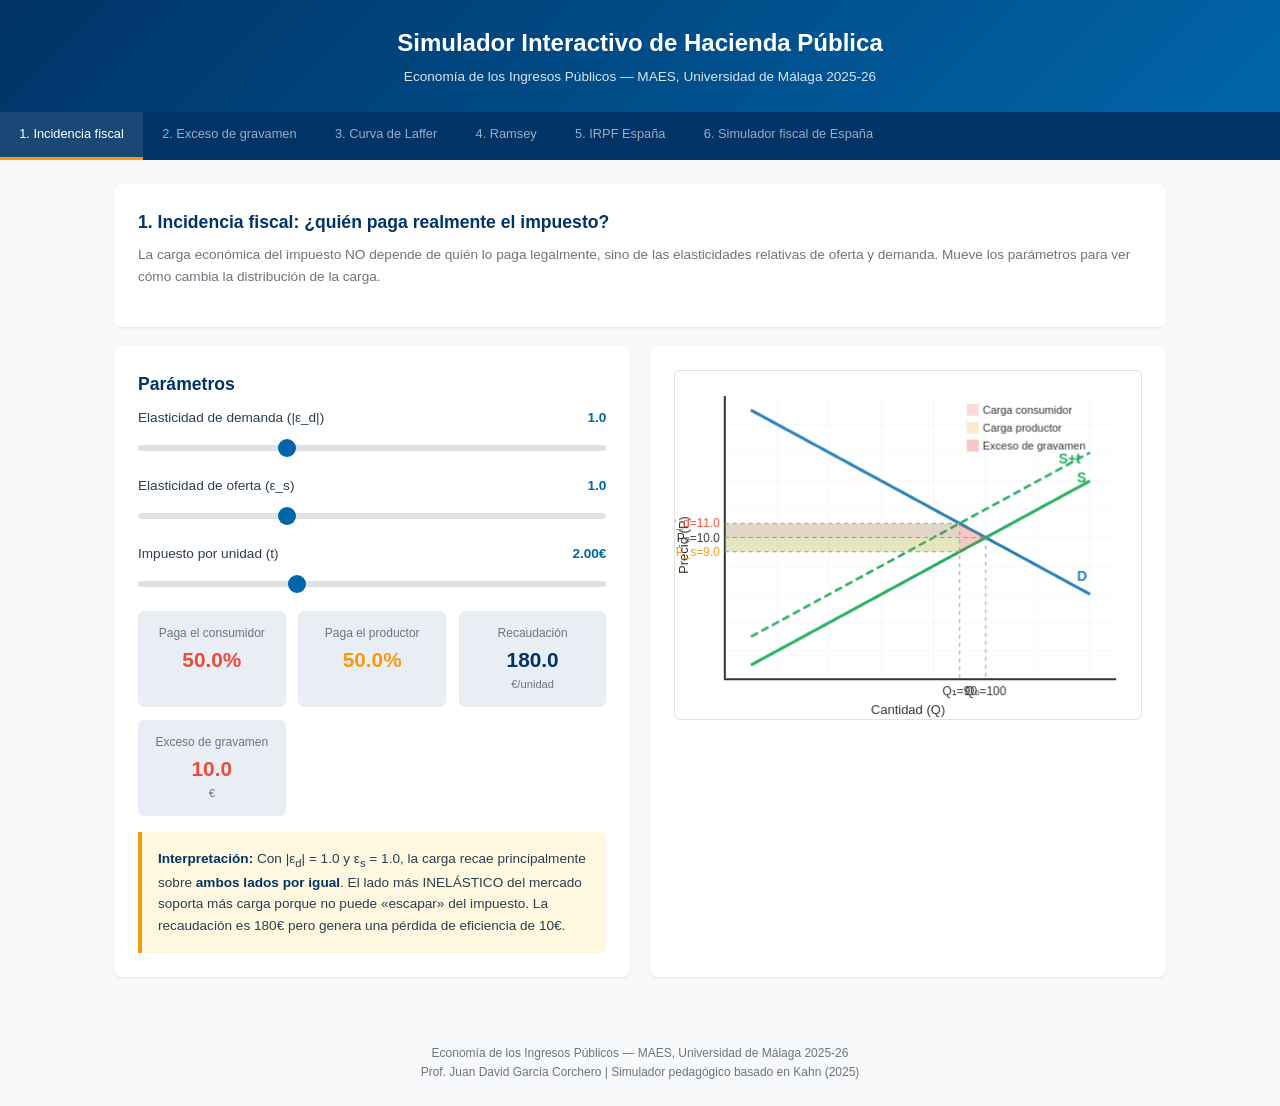
==== commit 2ce9d078: "Fix: añadir cierre </script> para Chart.js incrustado" ====
--- a/index.html
+++ b/index.html
@@ -25,6 +25,7 @@
  * Released under the MIT License
  */function _t(t){return t+.5|0}const yt=(t,e,i)=>Math.max(Math.min(t,i),e);function vt(t){return yt(_t(2.55*t),0,255)}function Mt(t){return yt(_t(255*t),0,255)}function wt(t){return yt(_t(t/2.55)/100,0,1)}function kt(t){return yt(_t(100*t),0,100)}const St={0:0,1:1,2:2,3:3,4:4,5:5,6:6,7:7,8:8,9:9,A:10,B:11,C:12,D:13,E:14,F:15,a:10,b:11,c:12,d:13,e:14,f:15},Pt=[..."0123456789ABCDEF"],Dt=t=>Pt[15&t],Ct=t=>Pt[(240&t)>>4]+Pt[15&t],Ot=t=>(240&t)>>4==(15&t);function At(t){var e=(t=>Ot(t.r)&&Ot(t.g)&&Ot(t.b)&&Ot(t.a))(t)?Dt:Ct;return t?"#"+e(t.r)+e(t.g)+e(t.b)+((t,e)=>t<255?e(t):"")(t.a,e):void 0}const Tt=/^(hsla?|hwb|hsv)\(\s*([-+.e\d]+)(?:deg)?[\s,]+([-+.e\d]+)%[\s,]+([-+.e\d]+)%(?:[\s,]+([-+.e\d]+)(%)?)?\s*\)$/;function Lt(t,e,i){const s=e*Math.min(i,1-i),n=(e,n=(e+t/30)%12)=>i-s*Math.max(Math.min(n-3,9-n,1),-1);return[n(0),n(8),n(4)]}function Et(t,e,i){const s=(s,n=(s+t/60)%6)=>i-i*e*Math.max(Math.min(n,4-n,1),0);return[s(5),s(3),s(1)]}function Rt(t,e,i){const s=Lt(t,1,.5);let n;for(e+i>1&&(n=1/(e+i),e*=n,i*=n),n=0;n<3;n++)s[n]*=1-e-i,s[n]+=e;return s}function It(t){const e=t.r/255,i=t.g/255,s=t.b/255,n=Math.max(e,i,s),o=Math.min(e,i,s),a=(n+o)/2;let r,l,h;return n!==o&&(h=n-o,l=a>.5?h/(2-n-o):h/(n+o),r=function(t,e,i,s,n){return t===n?(e-i)/s+(e<i?6:0):e===n?(i-t)/s+2:(t-e)/s+4}(e,i,s,h,n),r=60*r+.5),[0|r,l||0,a]}function zt(t,e,i,s){return(Array.isArray(e)?t(e[0],e[1],e[2]):t(e,i,s)).map(Mt)}function Ft(t,e,i){return zt(Lt,t,e,i)}function Vt(t){return(t%360+360)%360}function Bt(t){const e=Tt.exec(t);let i,s=255;if(!e)return;e[5]!==i&&(s=e[6]?vt(+e[5]):Mt(+e[5]));const n=Vt(+e[2]),o=+e[3]/100,a=+e[4]/100;return i="hwb"===e[1]?function(t,e,i){return zt(Rt,t,e,i)}(n,o,a):"hsv"===e[1]?function(t,e,i){return zt(Et,t,e,i)}(n,o,a):Ft(n,o,a),{r:i[0],g:i[1],b:i[2],a:s}}const Wt={x:"dark",Z:"light",Y:"re",X:"blu",W:"gr",V:"medium",U:"slate",A:"ee",T:"ol",S:"or",B:"ra",C:"lateg",D:"ights",R:"in",Q:"turquois",E:"hi",P:"ro",O:"al",N:"le",M:"de",L:"yello",F:"en",K:"ch",G:"arks",H:"ea",I:"ightg",J:"wh"},Nt={OiceXe:"f0f8ff",antiquewEte:"faebd7",aqua:"ffff",aquamarRe:"7fffd4",azuY:"f0ffff",beige:"f5f5dc",bisque:"ffe4c4",black:"0",blanKedOmond:"ffebcd",Xe:"ff",XeviTet:"8a2be2",bPwn:"a52a2a",burlywood:"deb887",caMtXe:"5f9ea0",KartYuse:"7fff00",KocTate:"d2691e",cSO:"ff7f50",cSnflowerXe:"6495ed",cSnsilk:"fff8dc",crimson:"dc143c",cyan:"ffff",xXe:"8b",xcyan:"8b8b",xgTMnPd:"b8860b",xWay:"a9a9a9",xgYF:"6400",xgYy:"a9a9a9",xkhaki:"bdb76b",xmagFta:"8b008b",xTivegYF:"556b2f",xSange:"ff8c00",xScEd:"9932cc",xYd:"8b0000",xsOmon:"e9967a",xsHgYF:"8fbc8f",xUXe:"483d8b",xUWay:"2f4f4f",xUgYy:"2f4f4f",xQe:"ced1",xviTet:"9400d3",dAppRk:"ff1493",dApskyXe:"bfff",dimWay:"696969",dimgYy:"696969",dodgerXe:"1e90ff",fiYbrick:"b22222",flSOwEte:"fffaf0",foYstWAn:"228b22",fuKsia:"ff00ff",gaRsbSo:"dcdcdc",ghostwEte:"f8f8ff",gTd:"ffd700",gTMnPd:"daa520",Way:"808080",gYF:"8000",gYFLw:"adff2f",gYy:"808080",honeyMw:"f0fff0",hotpRk:"ff69b4",RdianYd:"cd5c5c",Rdigo:"4b0082",ivSy:"fffff0",khaki:"f0e68c",lavFMr:"e6e6fa",lavFMrXsh:"fff0f5",lawngYF:"7cfc00",NmoncEffon:"fffacd",ZXe:"add8e6",ZcSO:"f08080",Zcyan:"e0ffff",ZgTMnPdLw:"fafad2",ZWay:"d3d3d3",ZgYF:"90ee90",ZgYy:"d3d3d3",ZpRk:"ffb6c1",ZsOmon:"ffa07a",ZsHgYF:"20b2aa",ZskyXe:"87cefa",ZUWay:"778899",ZUgYy:"778899",ZstAlXe:"b0c4de",ZLw:"ffffe0",lime:"ff00",limegYF:"32cd32",lRF:"faf0e6",magFta:"ff00ff",maPon:"800000",VaquamarRe:"66cdaa",VXe:"cd",VScEd:"ba55d3",VpurpN:"9370db",VsHgYF:"3cb371",VUXe:"7b68ee",VsprRggYF:"fa9a",VQe:"48d1cc",VviTetYd:"c71585",midnightXe:"191970",mRtcYam:"f5fffa",mistyPse:"ffe4e1",moccasR:"ffe4b5",navajowEte:"ffdead",navy:"80",Tdlace:"fdf5e6",Tive:"808000",TivedBb:"6b8e23",Sange:"ffa500",SangeYd:"ff4500",ScEd:"da70d6",pOegTMnPd:"eee8aa",pOegYF:"98fb98",pOeQe:"afeeee",pOeviTetYd:"db7093",papayawEp:"ffefd5",pHKpuff:"ffdab9",peru:"cd853f",pRk:"ffc0cb",plum:"dda0dd",powMrXe:"b0e0e6",purpN:"800080",YbeccapurpN:"663399",Yd:"ff0000",Psybrown:"bc8f8f",PyOXe:"4169e1",saddNbPwn:"8b4513",sOmon:"fa8072",sandybPwn:"f4a460",sHgYF:"2e8b57",sHshell:"fff5ee",siFna:"a0522d",silver:"c0c0c0",skyXe:"87ceeb",UXe:"6a5acd",UWay:"708090",UgYy:"708090",snow:"fffafa",sprRggYF:"ff7f",stAlXe:"4682b4",tan:"d2b48c",teO:"8080",tEstN:"d8bfd8",tomato:"ff6347",Qe:"40e0d0",viTet:"ee82ee",JHt:"f5deb3",wEte:"ffffff",wEtesmoke:"f5f5f5",Lw:"ffff00",LwgYF:"9acd32"};let Ht;function jt(t){Ht||(Ht=function(){const t={},e=Object.keys(Nt),i=Object.keys(Wt);let s,n,o,a,r;for(s=0;s<e.length;s++){for(a=r=e[s],n=0;n<i.length;n++)o=i[n],r=r.replace(o,Wt[o]);o=parseInt(Nt[a],16),t[r]=[o>>16&255,o>>8&255,255&o]}return t}(),Ht.transparent=[0,0,0,0]);const e=Ht[t.toLowerCase()];return e&&{r:e[0],g:e[1],b:e[2],a:4===e.length?e[3]:255}}const $t=/^rgba?\(\s*([-+.\d]+)(%)?[\s,]+([-+.e\d]+)(%)?[\s,]+([-+.e\d]+)(%)?(?:[\s,/]+([-+.e\d]+)(%)?)?\s*\)$/;const Yt=t=>t<=.0031308?12.92*t:1.055*Math.pow(t,1/2.4)-.055,Ut=t=>t<=.04045?t/12.92:Math.pow((t+.055)/1.055,2.4);function Xt(t,e,i){if(t){let s=It(t);s[e]=Math.max(0,Math.min(s[e]+s[e]*i,0===e?360:1)),s=Ft(s),t.r=s[0],t.g=s[1],t.b=s[2]}}function qt(t,e){return t?Object.assign(e||{},t):t}function Kt(t){var e={r:0,g:0,b:0,a:255};return Array.isArray(t)?t.length>=3&&(e={r:t[0],g:t[1],b:t[2],a:255},t.length>3&&(e.a=Mt(t[3]))):(e=qt(t,{r:0,g:0,b:0,a:1})).a=Mt(e.a),e}function Gt(t){return"r"===t.charAt(0)?function(t){const e=$t.exec(t);let i,s,n,o=255;if(e){if(e[7]!==i){const t=+e[7];o=e[8]?vt(t):yt(255*t,0,255)}return i=+e[1],s=+e[3],n=+e[5],i=255&(e[2]?vt(i):yt(i,0,255)),s=255&(e[4]?vt(s):yt(s,0,255)),n=255&(e[6]?vt(n):yt(n,0,255)),{r:i,g:s,b:n,a:o}}}(t):Bt(t)}class Zt{constructor(t){if(t instanceof Zt)return t;const e=typeof t;let i;var s,n,o;"object"===e?i=Kt(t):"string"===e&&(o=(s=t).length,"#"===s[0]&&(4===o||5===o?n={r:255&17*St[s[1]],g:255&17*St[s[2]],b:255&17*St[s[3]],a:5===o?17*St[s[4]]:255}:7!==o&&9!==o||(n={r:St[s[1]]<<4|St[s[2]],g:St[s[3]]<<4|St[s[4]],b:St[s[5]]<<4|St[s[6]],a:9===o?St[s[7]]<<4|St[s[8]]:255})),i=n||jt(t)||Gt(t)),this._rgb=i,this._valid=!!i}get valid(){return this._valid}get rgb(){var t=qt(this._rgb);return t&&(t.a=wt(t.a)),t}set rgb(t){this._rgb=Kt(t)}rgbString(){return this._valid?(t=this._rgb)&&(t.a<255?`rgba(${t.r}, ${t.g}, ${t.b}, ${wt(t.a)})`:`rgb(${t.r}, ${t.g}, ${t.b})`):void 0;var t}hexString(){return this._valid?At(this._rgb):void 0}hslString(){return this._valid?function(t){if(!t)return;const e=It(t),i=e[0],s=kt(e[1]),n=kt(e[2]);return t.a<255?`hsla(${i}, ${s}%, ${n}%, ${wt(t.a)})`:`hsl(${i}, ${s}%, ${n}%)`}(this._rgb):void 0}mix(t,e){if(t){const i=this.rgb,s=t.rgb;let n;const o=e===n?.5:e,a=2*o-1,r=i.a-s.a,l=((a*r==-1?a:(a+r)/(1+a*r))+1)/2;n=1-l,i.r=255&l*i.r+n*s.r+.5,i.g=255&l*i.g+n*s.g+.5,i.b=255&l*i.b+n*s.b+.5,i.a=o*i.a+(1-o)*s.a,this.rgb=i}return this}interpolate(t,e){return t&&(this._rgb=function(t,e,i){const s=Ut(wt(t.r)),n=Ut(wt(t.g)),o=Ut(wt(t.b));return{r:Mt(Yt(s+i*(Ut(wt(e.r))-s))),g:Mt(Yt(n+i*(Ut(wt(e.g))-n))),b:Mt(Yt(o+i*(Ut(wt(e.b))-o))),a:t.a+i*(e.a-t.a)}}(this._rgb,t._rgb,e)),this}clone(){return new Zt(this.rgb)}alpha(t){return this._rgb.a=Mt(t),this}clearer(t){return this._rgb.a*=1-t,this}greyscale(){const t=this._rgb,e=_t(.3*t.r+.59*t.g+.11*t.b);return t.r=t.g=t.b=e,this}opaquer(t){return this._rgb.a*=1+t,this}negate(){const t=this._rgb;return t.r=255-t.r,t.g=255-t.g,t.b=255-t.b,this}lighten(t){return Xt(this._rgb,2,t),this}darken(t){return Xt(this._rgb,2,-t),this}saturate(t){return Xt(this._rgb,1,t),this}desaturate(t){return Xt(this._rgb,1,-t),this}rotate(t){return function(t,e){var i=It(t);i[0]=Vt(i[0]+e),i=Ft(i),t.r=i[0],t.g=i[1],t.b=i[2]}(this._rgb,t),this}}function Jt(t){if(t&&"object"==typeof t){const e=t.toString();return"[object CanvasPattern]"===e||"[object CanvasGradient]"===e}return!1}function Qt(t){return Jt(t)?t:new Zt(t)}function te(t){return Jt(t)?t:new Zt(t).saturate(.5).darken(.1).hexString()}const ee=["x","y","borderWidth","radius","tension"],ie=["color","borderColor","backgroundColor"];const se=new Map;function ne(t,e,i){return function(t,e){e=e||{};const i=t+JSON.stringify(e);let s=se.get(i);return s||(s=new Intl.NumberFormat(t,e),se.set(i,s)),s}(e,i).format(t)}const oe={values:t=>n(t)?t:""+t,numeric(t,e,i){if(0===t)return"0";const s=this.chart.options.locale;let n,o=t;if(i.length>1){const e=Math.max(Math.abs(i[0].value),Math.abs(i[i.length-1].value));(e<1e-4||e>1e15)&&(n="scientific"),o=function(t,e){let i=e.length>3?e[2].value-e[1].value:e[1].value-e[0].value;Math.abs(i)>=1&&t!==Math.floor(t)&&(i=t-Math.floor(t));return i}(t,i)}const a=z(Math.abs(o)),r=isNaN(a)?1:Math.max(Math.min(-1*Math.floor(a),20),0),l={notation:n,minimumFractionDigits:r,maximumFractionDigits:r};return Object.assign(l,this.options.ticks.format),ne(t,s,l)},logarithmic(t,e,i){if(0===t)return"0";const s=i[e].significand||t/Math.pow(10,Math.floor(z(t)));return[1,2,3,5,10,15].includes(s)||e>.8*i.length?oe.numeric.call(this,t,e,i):""}};var ae={formatters:oe};const re=Object.create(null),le=Object.create(null);function he(t,e){if(!e)return t;const i=e.split(".");for(let e=0,s=i.length;e<s;++e){const s=i[e];t=t[s]||(t[s]=Object.create(null))}return t}function ce(t,e,i){return"string"==typeof e?b(he(t,e),i):b(he(t,""),e)}class de{constructor(t,e){this.animation=void 0,this.backgroundColor="rgba(0,0,0,0.1)",this.borderColor="rgba(0,0,0,0.1)",this.color="#666",this.datasets={},this.devicePixelRatio=t=>t.chart.platform.getDevicePixelRatio(),this.elements={},this.events=["mousemove","mouseout","click","touchstart","touchmove"],this.font={family:"'Helvetica Neue', 'Helvetica', 'Arial', sans-serif",size:12,style:"normal",lineHeight:1.2,weight:null},this.hover={},this.hoverBackgroundColor=(t,e)=>te(e.backgroundColor),this.hoverBorderColor=(t,e)=>te(e.borderColor),this.hoverColor=(t,e)=>te(e.color),this.indexAxis="x",this.interaction={mode:"nearest",intersect:!0,includeInvisible:!1},this.maintainAspectRatio=!0,this.onHover=null,this.onClick=null,this.parsing=!0,this.plugins={},this.responsive=!0,this.scale=void 0,this.scales={},this.showLine=!0,this.drawActiveElementsOnTop=!0,this.describe(t),this.apply(e)}set(t,e){return ce(this,t,e)}get(t){return he(this,t)}describe(t,e){return ce(le,t,e)}override(t,e){return ce(re,t,e)}route(t,e,i,s){const n=he(this,t),a=he(this,i),r="_"+e;Object.defineProperties(n,{[r]:{value:n[e],writable:!0},[e]:{enumerable:!0,get(){const t=this[r],e=a[s];return o(t)?Object.assign({},e,t):l(t,e)},set(t){this[r]=t}}})}apply(t){t.forEach((t=>t(this)))}}var ue=new de({_scriptable:t=>!t.startsWith("on"),_indexable:t=>"events"!==t,hover:{_fallback:"interaction"},interaction:{_scriptable:!1,_indexable:!1}},[function(t){t.set("animation",{delay:void 0,duration:1e3,easing:"easeOutQuart",fn:void 0,from:void 0,loop:void 0,to:void 0,type:void 0}),t.describe("animation",{_fallback:!1,_indexable:!1,_scriptable:t=>"onProgress"!==t&&"onComplete"!==t&&"fn"!==t}),t.set("animations",{colors:{type:"color",properties:ie},numbers:{type:"number",properties:ee}}),t.describe("animations",{_fallback:"animation"}),t.set("transitions",{active:{animation:{duration:400}},resize:{animation:{duration:0}},show:{animations:{colors:{from:"transparent"},visible:{type:"boolean",duration:0}}},hide:{animations:{colors:{to:"transparent"},visible:{type:"boolean",easing:"linear",fn:t=>0|t}}}})},function(t){t.set("layout",{autoPadding:!0,padding:{top:0,right:0,bottom:0,left:0}})},function(t){t.set("scale",{display:!0,offset:!1,reverse:!1,beginAtZero:!1,bounds:"ticks",clip:!0,grace:0,grid:{display:!0,lineWidth:1,drawOnChartArea:!0,drawTicks:!0,tickLength:8,tickWidth:(t,e)=>e.lineWidth,tickColor:(t,e)=>e.color,offset:!1},border:{display:!0,dash:[],dashOffset:0,width:1},title:{display:!1,text:"",padding:{top:4,bottom:4}},ticks:{minRotation:0,maxRotation:50,mirror:!1,textStrokeWidth:0,textStrokeColor:"",padding:3,display:!0,autoSkip:!0,autoSkipPadding:3,labelOffset:0,callback:ae.formatters.values,minor:{},major:{},align:"center",crossAlign:"near",showLabelBackdrop:!1,backdropColor:"rgba(255, 255, 255, 0.75)",backdropPadding:2}}),t.route("scale.ticks","color","","color"),t.route("scale.grid","color","","borderColor"),t.route("scale.border","color","","borderColor"),t.route("scale.title","color","","color"),t.describe("scale",{_fallback:!1,_scriptable:t=>!t.startsWith("before")&&!t.startsWith("after")&&"callback"!==t&&"parser"!==t,_indexable:t=>"borderDash"!==t&&"tickBorderDash"!==t&&"dash"!==t}),t.describe("scales",{_fallback:"scale"}),t.describe("scale.ticks",{_scriptable:t=>"backdropPadding"!==t&&"callback"!==t,_indexable:t=>"backdropPadding"!==t})}]);function fe(){return"undefined"!=typeof window&&"undefined"!=typeof document}function ge(t){let e=t.parentNode;return e&&"[object ShadowRoot]"===e.toString()&&(e=e.host),e}function pe(t,e,i){let s;return"string"==typeof t?(s=parseInt(t,10),-1!==t.indexOf("%")&&(s=s/100*e.parentNode[i])):s=t,s}const me=t=>t.ownerDocument.defaultView.getComputedStyle(t,null);function be(t,e){return me(t).getPropertyValue(e)}const xe=["top","right","bottom","left"];function _e(t,e,i){const s={};i=i?"-"+i:"";for(let n=0;n<4;n++){const o=xe[n];s[o]=parseFloat(t[e+"-"+o+i])||0}return s.width=s.left+s.right,s.height=s.top+s.bottom,s}const ye=(t,e,i)=>(t>0||e>0)&&(!i||!i.shadowRoot);function ve(t,e){if("native"in t)return t;const{canvas:i,currentDevicePixelRatio:s}=e,n=me(i),o="border-box"===n.boxSizing,a=_e(n,"padding"),r=_e(n,"border","width"),{x:l,y:h,box:c}=function(t,e){const i=t.touches,s=i&&i.length?i[0]:t,{offsetX:n,offsetY:o}=s;let a,r,l=!1;if(ye(n,o,t.target))a=n,r=o;else{const t=e.getBoundingClientRect();a=s.clientX-t.left,r=s.clientY-t.top,l=!0}return{x:a,y:r,box:l}}(t,i),d=a.left+(c&&r.left),u=a.top+(c&&r.top);let{width:f,height:g}=e;return o&&(f-=a.width+r.width,g-=a.height+r.height),{x:Math.round((l-d)/f*i.width/s),y:Math.round((h-u)/g*i.height/s)}}const Me=t=>Math.round(10*t)/10;function we(t,e,i,s){const n=me(t),o=_e(n,"margin"),a=pe(n.maxWidth,t,"clientWidth")||T,r=pe(n.maxHeight,t,"clientHeight")||T,l=function(t,e,i){let s,n;if(void 0===e||void 0===i){const o=ge(t);if(o){const t=o.getBoundingClientRect(),a=me(o),r=_e(a,"border","width"),l=_e(a,"padding");e=t.width-l.width-r.width,i=t.height-l.height-r.height,s=pe(a.maxWidth,o,"clientWidth"),n=pe(a.maxHeight,o,"clientHeight")}else e=t.clientWidth,i=t.clientHeight}return{width:e,height:i,maxWidth:s||T,maxHeight:n||T}}(t,e,i);let{width:h,height:c}=l;if("content-box"===n.boxSizing){const t=_e(n,"border","width"),e=_e(n,"padding");h-=e.width+t.width,c-=e.height+t.height}h=Math.max(0,h-o.width),c=Math.max(0,s?h/s:c-o.height),h=Me(Math.min(h,a,l.maxWidth)),c=Me(Math.min(c,r,l.maxHeight)),h&&!c&&(c=Me(h/2));return(void 0!==e||void 0!==i)&&s&&l.height&&c>l.height&&(c=l.height,h=Me(Math.floor(c*s))),{width:h,height:c}}function ke(t,e,i){const s=e||1,n=Math.floor(t.height*s),o=Math.floor(t.width*s);t.height=Math.floor(t.height),t.width=Math.floor(t.width);const a=t.canvas;return a.style&&(i||!a.style.height&&!a.style.width)&&(a.style.height=`${t.height}px`,a.style.width=`${t.width}px`),(t.currentDevicePixelRatio!==s||a.height!==n||a.width!==o)&&(t.currentDevicePixelRatio=s,a.height=n,a.width=o,t.ctx.setTransform(s,0,0,s,0,0),!0)}const Se=function(){let t=!1;try{const e={get passive(){return t=!0,!1}};fe()&&(window.addEventListener("test",null,e),window.removeEventListener("test",null,e))}catch(t){}return t}();function Pe(t,e){const i=be(t,e),s=i&&i.match(/^(\d+)(\.\d+)?px$/);return s?+s[1]:void 0}function De(t){return!t||s(t.size)||s(t.family)?null:(t.style?t.style+" ":"")+(t.weight?t.weight+" ":"")+t.size+"px "+t.family}function Ce(t,e,i,s,n){let o=e[n];return o||(o=e[n]=t.measureText(n).width,i.push(n)),o>s&&(s=o),s}function Oe(t,e,i,s){let o=(s=s||{}).data=s.data||{},a=s.garbageCollect=s.garbageCollect||[];s.font!==e&&(o=s.data={},a=s.garbageCollect=[],s.font=e),t.save(),t.font=e;let r=0;const l=i.length;let h,c,d,u,f;for(h=0;h<l;h++)if(u=i[h],null==u||n(u)){if(n(u))for(c=0,d=u.length;c<d;c++)f=u[c],null==f||n(f)||(r=Ce(t,o,a,r,f))}else r=Ce(t,o,a,r,u);t.restore();const g=a.length/2;if(g>i.length){for(h=0;h<g;h++)delete o[a[h]];a.splice(0,g)}return r}function Ae(t,e,i){const s=t.currentDevicePixelRatio,n=0!==i?Math.max(i/2,.5):0;return Math.round((e-n)*s)/s+n}function Te(t,e){(e=e||t.getContext("2d")).save(),e.resetTransform(),e.clearRect(0,0,t.width,t.height),e.restore()}function Le(t,e,i,s){Ee(t,e,i,s,null)}function Ee(t,e,i,s,n){let o,a,r,l,h,c,d,u;const f=e.pointStyle,g=e.rotation,p=e.radius;let m=(g||0)*L;if(f&&"object"==typeof f&&(o=f.toString(),"[object HTMLImageElement]"===o||"[object HTMLCanvasElement]"===o))return t.save(),t.translate(i,s),t.rotate(m),t.drawImage(f,-f.width/2,-f.height/2,f.width,f.height),void t.restore();if(!(isNaN(p)||p<=0)){switch(t.beginPath(),f){default:n?t.ellipse(i,s,n/2,p,0,0,O):t.arc(i,s,p,0,O),t.closePath();break;case"triangle":c=n?n/2:p,t.moveTo(i+Math.sin(m)*c,s-Math.cos(m)*p),m+=I,t.lineTo(i+Math.sin(m)*c,s-Math.cos(m)*p),m+=I,t.lineTo(i+Math.sin(m)*c,s-Math.cos(m)*p),t.closePath();break;case"rectRounded":h=.516*p,l=p-h,a=Math.cos(m+R)*l,d=Math.cos(m+R)*(n?n/2-h:l),r=Math.sin(m+R)*l,u=Math.sin(m+R)*(n?n/2-h:l),t.arc(i-d,s-r,h,m-C,m-E),t.arc(i+u,s-a,h,m-E,m),t.arc(i+d,s+r,h,m,m+E),t.arc(i-u,s+a,h,m+E,m+C),t.closePath();break;case"rect":if(!g){l=Math.SQRT1_2*p,c=n?n/2:l,t.rect(i-c,s-l,2*c,2*l);break}m+=R;case"rectRot":d=Math.cos(m)*(n?n/2:p),a=Math.cos(m)*p,r=Math.sin(m)*p,u=Math.sin(m)*(n?n/2:p),t.moveTo(i-d,s-r),t.lineTo(i+u,s-a),t.lineTo(i+d,s+r),t.lineTo(i-u,s+a),t.closePath();break;case"crossRot":m+=R;case"cross":d=Math.cos(m)*(n?n/2:p),a=Math.cos(m)*p,r=Math.sin(m)*p,u=Math.sin(m)*(n?n/2:p),t.moveTo(i-d,s-r),t.lineTo(i+d,s+r),t.moveTo(i+u,s-a),t.lineTo(i-u,s+a);break;case"star":d=Math.cos(m)*(n?n/2:p),a=Math.cos(m)*p,r=Math.sin(m)*p,u=Math.sin(m)*(n?n/2:p),t.moveTo(i-d,s-r),t.lineTo(i+d,s+r),t.moveTo(i+u,s-a),t.lineTo(i-u,s+a),m+=R,d=Math.cos(m)*(n?n/2:p),a=Math.cos(m)*p,r=Math.sin(m)*p,u=Math.sin(m)*(n?n/2:p),t.moveTo(i-d,s-r),t.lineTo(i+d,s+r),t.moveTo(i+u,s-a),t.lineTo(i-u,s+a);break;case"line":a=n?n/2:Math.cos(m)*p,r=Math.sin(m)*p,t.moveTo(i-a,s-r),t.lineTo(i+a,s+r);break;case"dash":t.moveTo(i,s),t.lineTo(i+Math.cos(m)*(n?n/2:p),s+Math.sin(m)*p);break;case!1:t.closePath()}t.fill(),e.borderWidth>0&&t.stroke()}}function Re(t,e,i){return i=i||.5,!e||t&&t.x>e.left-i&&t.x<e.right+i&&t.y>e.top-i&&t.y<e.bottom+i}function Ie(t,e){t.save(),t.beginPath(),t.rect(e.left,e.top,e.right-e.left,e.bottom-e.top),t.clip()}function ze(t){t.restore()}function Fe(t,e,i,s,n){if(!e)return t.lineTo(i.x,i.y);if("middle"===n){const s=(e.x+i.x)/2;t.lineTo(s,e.y),t.lineTo(s,i.y)}else"after"===n!=!!s?t.lineTo(e.x,i.y):t.lineTo(i.x,e.y);t.lineTo(i.x,i.y)}function Ve(t,e,i,s){if(!e)return t.lineTo(i.x,i.y);t.bezierCurveTo(s?e.cp1x:e.cp2x,s?e.cp1y:e.cp2y,s?i.cp2x:i.cp1x,s?i.cp2y:i.cp1y,i.x,i.y)}function Be(t,e,i,s,n){if(n.strikethrough||n.underline){const o=t.measureText(s),a=e-o.actualBoundingBoxLeft,r=e+o.actualBoundingBoxRight,l=i-o.actualBoundingBoxAscent,h=i+o.actualBoundingBoxDescent,c=n.strikethrough?(l+h)/2:h;t.strokeStyle=t.fillStyle,t.beginPath(),t.lineWidth=n.decorationWidth||2,t.moveTo(a,c),t.lineTo(r,c),t.stroke()}}function We(t,e){const i=t.fillStyle;t.fillStyle=e.color,t.fillRect(e.left,e.top,e.width,e.height),t.fillStyle=i}function Ne(t,e,i,o,a,r={}){const l=n(e)?e:[e],h=r.strokeWidth>0&&""!==r.strokeColor;let c,d;for(t.save(),t.font=a.string,function(t,e){e.translation&&t.translate(e.translation[0],e.translation[1]),s(e.rotation)||t.rotate(e.rotation),e.color&&(t.fillStyle=e.color),e.textAlign&&(t.textAlign=e.textAlign),e.textBaseline&&(t.textBaseline=e.textBaseline)}(t,r),c=0;c<l.length;++c)d=l[c],r.backdrop&&We(t,r.backdrop),h&&(r.strokeColor&&(t.strokeStyle=r.strokeColor),s(r.strokeWidth)||(t.lineWidth=r.strokeWidth),t.strokeText(d,i,o,r.maxWidth)),t.fillText(d,i,o,r.maxWidth),Be(t,i,o,d,r),o+=Number(a.lineHeight);t.restore()}function He(t,e){const{x:i,y:s,w:n,h:o,radius:a}=e;t.arc(i+a.topLeft,s+a.topLeft,a.topLeft,1.5*C,C,!0),t.lineTo(i,s+o-a.bottomLeft),t.arc(i+a.bottomLeft,s+o-a.bottomLeft,a.bottomLeft,C,E,!0),t.lineTo(i+n-a.bottomRight,s+o),t.arc(i+n-a.bottomRight,s+o-a.bottomRight,a.bottomRight,E,0,!0),t.lineTo(i+n,s+a.topRight),t.arc(i+n-a.topRight,s+a.topRight,a.topRight,0,-E,!0),t.lineTo(i+a.topLeft,s)}function je(t,e=[""],i,s,n=(()=>t[0])){const o=i||t;void 0===s&&(s=ti("_fallback",t));const a={[Symbol.toStringTag]:"Object",_cacheable:!0,_scopes:t,_rootScopes:o,_fallback:s,_getTarget:n,override:i=>je([i,...t],e,o,s)};return new Proxy(a,{deleteProperty:(e,i)=>(delete e[i],delete e._keys,delete t[0][i],!0),get:(i,s)=>qe(i,s,(()=>function(t,e,i,s){let n;for(const o of e)if(n=ti(Ue(o,t),i),void 0!==n)return Xe(t,n)?Je(i,s,t,n):n}(s,e,t,i))),getOwnPropertyDescriptor:(t,e)=>Reflect.getOwnPropertyDescriptor(t._scopes[0],e),getPrototypeOf:()=>Reflect.getPrototypeOf(t[0]),has:(t,e)=>ei(t).includes(e),ownKeys:t=>ei(t),set(t,e,i){const s=t._storage||(t._storage=n());return t[e]=s[e]=i,delete t._keys,!0}})}function $e(t,e,i,s){const a={_cacheable:!1,_proxy:t,_context:e,_subProxy:i,_stack:new Set,_descriptors:Ye(t,s),setContext:e=>$e(t,e,i,s),override:n=>$e(t.override(n),e,i,s)};return new Proxy(a,{deleteProperty:(e,i)=>(delete e[i],delete t[i],!0),get:(t,e,i)=>qe(t,e,(()=>function(t,e,i){const{_proxy:s,_context:a,_subProxy:r,_descriptors:l}=t;let h=s[e];S(h)&&l.isScriptable(e)&&(h=function(t,e,i,s){const{_proxy:n,_context:o,_subProxy:a,_stack:r}=i;if(r.has(t))throw new Error("Recursion detected: "+Array.from(r).join("->")+"->"+t);r.add(t);let l=e(o,a||s);r.delete(t),Xe(t,l)&&(l=Je(n._scopes,n,t,l));return l}(e,h,t,i));n(h)&&h.length&&(h=function(t,e,i,s){const{_proxy:n,_context:a,_subProxy:r,_descriptors:l}=i;if(void 0!==a.index&&s(t))return e[a.index%e.length];if(o(e[0])){const i=e,s=n._scopes.filter((t=>t!==i));e=[];for(const o of i){const i=Je(s,n,t,o);e.push($e(i,a,r&&r[t],l))}}return e}(e,h,t,l.isIndexable));Xe(e,h)&&(h=$e(h,a,r&&r[e],l));return h}(t,e,i))),getOwnPropertyDescriptor:(e,i)=>e._descriptors.allKeys?Reflect.has(t,i)?{enumerable:!0,configurable:!0}:void 0:Reflect.getOwnPropertyDescriptor(t,i),getPrototypeOf:()=>Reflect.getPrototypeOf(t),has:(e,i)=>Reflect.has(t,i),ownKeys:()=>Reflect.ownKeys(t),set:(e,i,s)=>(t[i]=s,delete e[i],!0)})}function Ye(t,e={scriptable:!0,indexable:!0}){const{_scriptable:i=e.scriptable,_indexable:s=e.indexable,_allKeys:n=e.allKeys}=t;return{allKeys:n,scriptable:i,indexable:s,isScriptable:S(i)?i:()=>i,isIndexable:S(s)?s:()=>s}}const Ue=(t,e)=>t?t+w(e):e,Xe=(t,e)=>o(e)&&"adapters"!==t&&(null===Object.getPrototypeOf(e)||e.constructor===Object);function qe(t,e,i){if(Object.prototype.hasOwnProperty.call(t,e))return t[e];const s=i();return t[e]=s,s}function Ke(t,e,i){return S(t)?t(e,i):t}const Ge=(t,e)=>!0===t?e:"string"==typeof t?M(e,t):void 0;function Ze(t,e,i,s,n){for(const o of e){const e=Ge(i,o);if(e){t.add(e);const o=Ke(e._fallback,i,n);if(void 0!==o&&o!==i&&o!==s)return o}else if(!1===e&&void 0!==s&&i!==s)return null}return!1}function Je(t,e,i,s){const a=e._rootScopes,r=Ke(e._fallback,i,s),l=[...t,...a],h=new Set;h.add(s);let c=Qe(h,l,i,r||i,s);return null!==c&&((void 0===r||r===i||(c=Qe(h,l,r,c,s),null!==c))&&je(Array.from(h),[""],a,r,(()=>function(t,e,i){const s=t._getTarget();e in s||(s[e]={});const a=s[e];if(n(a)&&o(i))return i;return a||{}}(e,i,s))))}function Qe(t,e,i,s,n){for(;i;)i=Ze(t,e,i,s,n);return i}function ti(t,e){for(const i of e){if(!i)continue;const e=i[t];if(void 0!==e)return e}}function ei(t){let e=t._keys;return e||(e=t._keys=function(t){const e=new Set;for(const i of t)for(const t of Object.keys(i).filter((t=>!t.startsWith("_"))))e.add(t);return Array.from(e)}(t._scopes)),e}function ii(t,e,i,s){const{iScale:n}=t,{key:o="r"}=this._parsing,a=new Array(s);let r,l,h,c;for(r=0,l=s;r<l;++r)h=r+i,c=e[h],a[r]={r:n.parse(M(c,o),h)};return a}const si=Number.EPSILON||1e-14,ni=(t,e)=>e<t.length&&!t[e].skip&&t[e],oi=t=>"x"===t?"y":"x";function ai(t,e,i,s){const n=t.skip?e:t,o=e,a=i.skip?e:i,r=q(o,n),l=q(a,o);let h=r/(r+l),c=l/(r+l);h=isNaN(h)?0:h,c=isNaN(c)?0:c;const d=s*h,u=s*c;return{previous:{x:o.x-d*(a.x-n.x),y:o.y-d*(a.y-n.y)},next:{x:o.x+u*(a.x-n.x),y:o.y+u*(a.y-n.y)}}}function ri(t,e="x"){const i=oi(e),s=t.length,n=Array(s).fill(0),o=Array(s);let a,r,l,h=ni(t,0);for(a=0;a<s;++a)if(r=l,l=h,h=ni(t,a+1),l){if(h){const t=h[e]-l[e];n[a]=0!==t?(h[i]-l[i])/t:0}o[a]=r?h?F(n[a-1])!==F(n[a])?0:(n[a-1]+n[a])/2:n[a-1]:n[a]}!function(t,e,i){const s=t.length;let n,o,a,r,l,h=ni(t,0);for(let c=0;c<s-1;++c)l=h,h=ni(t,c+1),l&&h&&(V(e[c],0,si)?i[c]=i[c+1]=0:(n=i[c]/e[c],o=i[c+1]/e[c],r=Math.pow(n,2)+Math.pow(o,2),r<=9||(a=3/Math.sqrt(r),i[c]=n*a*e[c],i[c+1]=o*a*e[c])))}(t,n,o),function(t,e,i="x"){const s=oi(i),n=t.length;let o,a,r,l=ni(t,0);for(let h=0;h<n;++h){if(a=r,r=l,l=ni(t,h+1),!r)continue;const n=r[i],c=r[s];a&&(o=(n-a[i])/3,r[`cp1${i}`]=n-o,r[`cp1${s}`]=c-o*e[h]),l&&(o=(l[i]-n)/3,r[`cp2${i}`]=n+o,r[`cp2${s}`]=c+o*e[h])}}(t,o,e)}function li(t,e,i){return Math.max(Math.min(t,i),e)}function hi(t,e,i,s,n){let o,a,r,l;if(e.spanGaps&&(t=t.filter((t=>!t.skip))),"monotone"===e.cubicInterpolationMode)ri(t,n);else{let i=s?t[t.length-1]:t[0];for(o=0,a=t.length;o<a;++o)r=t[o],l=ai(i,r,t[Math.min(o+1,a-(s?0:1))%a],e.tension),r.cp1x=l.previous.x,r.cp1y=l.previous.y,r.cp2x=l.next.x,r.cp2y=l.next.y,i=r}e.capBezierPoints&&function(t,e){let i,s,n,o,a,r=Re(t[0],e);for(i=0,s=t.length;i<s;++i)a=o,o=r,r=i<s-1&&Re(t[i+1],e),o&&(n=t[i],a&&(n.cp1x=li(n.cp1x,e.left,e.right),n.cp1y=li(n.cp1y,e.top,e.bottom)),r&&(n.cp2x=li(n.cp2x,e.left,e.right),n.cp2y=li(n.cp2y,e.top,e.bottom)))}(t,i)}const ci=t=>0===t||1===t,di=(t,e,i)=>-Math.pow(2,10*(t-=1))*Math.sin((t-e)*O/i),ui=(t,e,i)=>Math.pow(2,-10*t)*Math.sin((t-e)*O/i)+1,fi={linear:t=>t,easeInQuad:t=>t*t,easeOutQuad:t=>-t*(t-2),easeInOutQuad:t=>(t/=.5)<1?.5*t*t:-.5*(--t*(t-2)-1),easeInCubic:t=>t*t*t,easeOutCubic:t=>(t-=1)*t*t+1,easeInOutCubic:t=>(t/=.5)<1?.5*t*t*t:.5*((t-=2)*t*t+2),easeInQuart:t=>t*t*t*t,easeOutQuart:t=>-((t-=1)*t*t*t-1),easeInOutQuart:t=>(t/=.5)<1?.5*t*t*t*t:-.5*((t-=2)*t*t*t-2),easeInQuint:t=>t*t*t*t*t,easeOutQuint:t=>(t-=1)*t*t*t*t+1,easeInOutQuint:t=>(t/=.5)<1?.5*t*t*t*t*t:.5*((t-=2)*t*t*t*t+2),easeInSine:t=>1-Math.cos(t*E),easeOutSine:t=>Math.sin(t*E),easeInOutSine:t=>-.5*(Math.cos(C*t)-1),easeInExpo:t=>0===t?0:Math.pow(2,10*(t-1)),easeOutExpo:t=>1===t?1:1-Math.pow(2,-10*t),easeInOutExpo:t=>ci(t)?t:t<.5?.5*Math.pow(2,10*(2*t-1)):.5*(2-Math.pow(2,-10*(2*t-1))),easeInCirc:t=>t>=1?t:-(Math.sqrt(1-t*t)-1),easeOutCirc:t=>Math.sqrt(1-(t-=1)*t),easeInOutCirc:t=>(t/=.5)<1?-.5*(Math.sqrt(1-t*t)-1):.5*(Math.sqrt(1-(t-=2)*t)+1),easeInElastic:t=>ci(t)?t:di(t,.075,.3),easeOutElastic:t=>ci(t)?t:ui(t,.075,.3),easeInOutElastic(t){const e=.1125;return ci(t)?t:t<.5?.5*di(2*t,e,.45):.5+.5*ui(2*t-1,e,.45)},easeInBack(t){const e=1.70158;return t*t*((e+1)*t-e)},easeOutBack(t){const e=1.70158;return(t-=1)*t*((e+1)*t+e)+1},easeInOutBack(t){let e=1.70158;return(t/=.5)<1?t*t*((1+(e*=1.525))*t-e)*.5:.5*((t-=2)*t*((1+(e*=1.525))*t+e)+2)},easeInBounce:t=>1-fi.easeOutBounce(1-t),easeOutBounce(t){const e=7.5625,i=2.75;return t<1/i?e*t*t:t<2/i?e*(t-=1.5/i)*t+.75:t<2.5/i?e*(t-=2.25/i)*t+.9375:e*(t-=2.625/i)*t+.984375},easeInOutBounce:t=>t<.5?.5*fi.easeInBounce(2*t):.5*fi.easeOutBounce(2*t-1)+.5};function gi(t,e,i,s){return{x:t.x+i*(e.x-t.x),y:t.y+i*(e.y-t.y)}}function pi(t,e,i,s){return{x:t.x+i*(e.x-t.x),y:"middle"===s?i<.5?t.y:e.y:"after"===s?i<1?t.y:e.y:i>0?e.y:t.y}}function mi(t,e,i,s){const n={x:t.cp2x,y:t.cp2y},o={x:e.cp1x,y:e.cp1y},a=gi(t,n,i),r=gi(n,o,i),l=gi(o,e,i),h=gi(a,r,i),c=gi(r,l,i);return gi(h,c,i)}const bi=/^(normal|(\d+(?:\.\d+)?)(px|em|%)?)$/,xi=/^(normal|italic|initial|inherit|unset|(oblique( -?[0-9]?[0-9]deg)?))$/;function _i(t,e){const i=(""+t).match(bi);if(!i||"normal"===i[1])return 1.2*e;switch(t=+i[2],i[3]){case"px":return t;case"%":t/=100}return e*t}const yi=t=>+t||0;function vi(t,e){const i={},s=o(e),n=s?Object.keys(e):e,a=o(t)?s?i=>l(t[i],t[e[i]]):e=>t[e]:()=>t;for(const t of n)i[t]=yi(a(t));return i}function Mi(t){return vi(t,{top:"y",right:"x",bottom:"y",left:"x"})}function wi(t){return vi(t,["topLeft","topRight","bottomLeft","bottomRight"])}function ki(t){const e=Mi(t);return e.width=e.left+e.right,e.height=e.top+e.bottom,e}function Si(t,e){t=t||{},e=e||ue.font;let i=l(t.size,e.size);"string"==typeof i&&(i=parseInt(i,10));let s=l(t.style,e.style);s&&!(""+s).match(xi)&&(console.warn('Invalid font style specified: "'+s+'"'),s=void 0);const n={family:l(t.family,e.family),lineHeight:_i(l(t.lineHeight,e.lineHeight),i),size:i,style:s,weight:l(t.weight,e.weight),string:""};return n.string=De(n),n}function Pi(t,e,i,s){let o,a,r,l=!0;for(o=0,a=t.length;o<a;++o)if(r=t[o],void 0!==r&&(void 0!==e&&"function"==typeof r&&(r=r(e),l=!1),void 0!==i&&n(r)&&(r=r[i%r.length],l=!1),void 0!==r))return s&&!l&&(s.cacheable=!1),r}function Di(t,e,i){const{min:s,max:n}=t,o=c(e,(n-s)/2),a=(t,e)=>i&&0===t?0:t+e;return{min:a(s,-Math.abs(o)),max:a(n,o)}}function Ci(t,e){return Object.assign(Object.create(t),e)}function Oi(t,e,i){return t?function(t,e){return{x:i=>t+t+e-i,setWidth(t){e=t},textAlign:t=>"center"===t?t:"right"===t?"left":"right",xPlus:(t,e)=>t-e,leftForLtr:(t,e)=>t-e}}(e,i):{x:t=>t,setWidth(t){},textAlign:t=>t,xPlus:(t,e)=>t+e,leftForLtr:(t,e)=>t}}function Ai(t,e){let i,s;"ltr"!==e&&"rtl"!==e||(i=t.canvas.style,s=[i.getPropertyValue("direction"),i.getPropertyPriority("direction")],i.setProperty("direction",e,"important"),t.prevTextDirection=s)}function Ti(t,e){void 0!==e&&(delete t.prevTextDirection,t.canvas.style.setProperty("direction",e[0],e[1]))}function Li(t){return"angle"===t?{between:Z,compare:K,normalize:G}:{between:tt,compare:(t,e)=>t-e,normalize:t=>t}}function Ei({start:t,end:e,count:i,loop:s,style:n}){return{start:t%i,end:e%i,loop:s&&(e-t+1)%i==0,style:n}}function Ri(t,e,i){if(!i)return[t];const{property:s,start:n,end:o}=i,a=e.length,{compare:r,between:l,normalize:h}=Li(s),{start:c,end:d,loop:u,style:f}=function(t,e,i){const{property:s,start:n,end:o}=i,{between:a,normalize:r}=Li(s),l=e.length;let h,c,{start:d,end:u,loop:f}=t;if(f){for(d+=l,u+=l,h=0,c=l;h<c&&a(r(e[d%l][s]),n,o);++h)d--,u--;d%=l,u%=l}return u<d&&(u+=l),{start:d,end:u,loop:f,style:t.style}}(t,e,i),g=[];let p,m,b,x=!1,_=null;const y=()=>x||l(n,b,p)&&0!==r(n,b),v=()=>!x||0===r(o,p)||l(o,b,p);for(let t=c,i=c;t<=d;++t)m=e[t%a],m.skip||(p=h(m[s]),p!==b&&(x=l(p,n,o),null===_&&y()&&(_=0===r(p,n)?t:i),null!==_&&v()&&(g.push(Ei({start:_,end:t,loop:u,count:a,style:f})),_=null),i=t,b=p));return null!==_&&g.push(Ei({start:_,end:d,loop:u,count:a,style:f})),g}function Ii(t,e){const i=[],s=t.segments;for(let n=0;n<s.length;n++){const o=Ri(s[n],t.points,e);o.length&&i.push(...o)}return i}function zi(t,e){const i=t.points,s=t.options.spanGaps,n=i.length;if(!n)return[];const o=!!t._loop,{start:a,end:r}=function(t,e,i,s){let n=0,o=e-1;if(i&&!s)for(;n<e&&!t[n].skip;)n++;for(;n<e&&t[n].skip;)n++;for(n%=e,i&&(o+=n);o>n&&t[o%e].skip;)o--;return o%=e,{start:n,end:o}}(i,n,o,s);if(!0===s)return Fi(t,[{start:a,end:r,loop:o}],i,e);return Fi(t,function(t,e,i,s){const n=t.length,o=[];let a,r=e,l=t[e];for(a=e+1;a<=i;++a){const i=t[a%n];i.skip||i.stop?l.skip||(s=!1,o.push({start:e%n,end:(a-1)%n,loop:s}),e=r=i.stop?a:null):(r=a,l.skip&&(e=a)),l=i}return null!==r&&o.push({start:e%n,end:r%n,loop:s}),o}(i,a,r<a?r+n:r,!!t._fullLoop&&0===a&&r===n-1),i,e)}function Fi(t,e,i,s){return s&&s.setContext&&i?function(t,e,i,s){const n=t._chart.getContext(),o=Vi(t.options),{_datasetIndex:a,options:{spanGaps:r}}=t,l=i.length,h=[];let c=o,d=e[0].start,u=d;function f(t,e,s,n){const o=r?-1:1;if(t!==e){for(t+=l;i[t%l].skip;)t-=o;for(;i[e%l].skip;)e+=o;t%l!=e%l&&(h.push({start:t%l,end:e%l,loop:s,style:n}),c=n,d=e%l)}}for(const t of e){d=r?d:t.start;let e,o=i[d%l];for(u=d+1;u<=t.end;u++){const r=i[u%l];e=Vi(s.setContext(Ci(n,{type:"segment",p0:o,p1:r,p0DataIndex:(u-1)%l,p1DataIndex:u%l,datasetIndex:a}))),Bi(e,c)&&f(d,u-1,t.loop,c),o=r,c=e}d<u-1&&f(d,u-1,t.loop,c)}return h}(t,e,i,s):e}function Vi(t){return{backgroundColor:t.backgroundColor,borderCapStyle:t.borderCapStyle,borderDash:t.borderDash,borderDashOffset:t.borderDashOffset,borderJoinStyle:t.borderJoinStyle,borderWidth:t.borderWidth,borderColor:t.borderColor}}function Bi(t,e){if(!e)return!1;const i=[],s=function(t,e){return Jt(e)?(i.includes(e)||i.push(e),i.indexOf(e)):e};return JSON.stringify(t,s)!==JSON.stringify(e,s)}var Wi=Object.freeze({__proto__:null,HALF_PI:E,INFINITY:T,PI:C,PITAU:A,QUARTER_PI:R,RAD_PER_DEG:L,TAU:O,TWO_THIRDS_PI:I,_addGrace:Di,_alignPixel:Ae,_alignStartEnd:ft,_angleBetween:Z,_angleDiff:K,_arrayUnique:lt,_attachContext:$e,_bezierCurveTo:Ve,_bezierInterpolation:mi,_boundSegment:Ri,_boundSegments:Ii,_capitalize:w,_computeSegments:zi,_createResolver:je,_decimalPlaces:U,_deprecated:function(t,e,i,s){void 0!==e&&console.warn(t+': "'+i+'" is deprecated. Please use "'+s+'" instead')},_descriptors:Ye,_elementsEqual:f,_factorize:W,_filterBetween:nt,_getParentNode:ge,_getStartAndCountOfVisiblePoints:pt,_int16Range:Q,_isBetween:tt,_isClickEvent:D,_isDomSupported:fe,_isPointInArea:Re,_limitValue:J,_longestText:Oe,_lookup:et,_lookupByKey:it,_measureText:Ce,_merger:m,_mergerIf:_,_normalizeAngle:G,_parseObjectDataRadialScale:ii,_pointInLine:gi,_readValueToProps:vi,_rlookupByKey:st,_scaleRangesChanged:mt,_setMinAndMaxByKey:j,_splitKey:v,_steppedInterpolation:pi,_steppedLineTo:Fe,_textX:gt,_toLeftRightCenter:ut,_updateBezierControlPoints:hi,addRoundedRectPath:He,almostEquals:V,almostWhole:H,callback:d,clearCanvas:Te,clipArea:Ie,clone:g,color:Qt,createContext:Ci,debounce:dt,defined:k,distanceBetweenPoints:q,drawPoint:Le,drawPointLegend:Ee,each:u,easingEffects:fi,finiteOrDefault:r,fontString:function(t,e,i){return e+" "+t+"px "+i},formatNumber:ne,getAngleFromPoint:X,getHoverColor:te,getMaximumSize:we,getRelativePosition:ve,getRtlAdapter:Oi,getStyle:be,isArray:n,isFinite:a,isFunction:S,isNullOrUndef:s,isNumber:N,isObject:o,isPatternOrGradient:Jt,listenArrayEvents:at,log10:z,merge:b,mergeIf:x,niceNum:B,noop:e,overrideTextDirection:Ai,readUsedSize:Pe,renderText:Ne,requestAnimFrame:ht,resolve:Pi,resolveObjectKey:M,restoreTextDirection:Ti,retinaScale:ke,setsEqual:P,sign:F,splineCurve:ai,splineCurveMonotone:ri,supportsEventListenerOptions:Se,throttled:ct,toDegrees:Y,toDimension:c,toFont:Si,toFontString:De,toLineHeight:_i,toPadding:ki,toPercentage:h,toRadians:$,toTRBL:Mi,toTRBLCorners:wi,uid:i,unclipArea:ze,unlistenArrayEvents:rt,valueOrDefault:l});function Ni(t,e,i,s){const{controller:n,data:o,_sorted:a}=t,r=n._cachedMeta.iScale;if(r&&e===r.axis&&"r"!==e&&a&&o.length){const t=r._reversePixels?st:it;if(!s)return t(o,e,i);if(n._sharedOptions){const s=o[0],n="function"==typeof s.getRange&&s.getRange(e);if(n){const s=t(o,e,i-n),a=t(o,e,i+n);return{lo:s.lo,hi:a.hi}}}}return{lo:0,hi:o.length-1}}function Hi(t,e,i,s,n){const o=t.getSortedVisibleDatasetMetas(),a=i[e];for(let t=0,i=o.length;t<i;++t){const{index:i,data:r}=o[t],{lo:l,hi:h}=Ni(o[t],e,a,n);for(let t=l;t<=h;++t){const e=r[t];e.skip||s(e,i,t)}}}function ji(t,e,i,s,n){const o=[];if(!n&&!t.isPointInArea(e))return o;return Hi(t,i,e,(function(i,a,r){(n||Re(i,t.chartArea,0))&&i.inRange(e.x,e.y,s)&&o.push({element:i,datasetIndex:a,index:r})}),!0),o}function $i(t,e,i,s,n,o){let a=[];const r=function(t){const e=-1!==t.indexOf("x"),i=-1!==t.indexOf("y");return function(t,s){const n=e?Math.abs(t.x-s.x):0,o=i?Math.abs(t.y-s.y):0;return Math.sqrt(Math.pow(n,2)+Math.pow(o,2))}}(i);let l=Number.POSITIVE_INFINITY;return Hi(t,i,e,(function(i,h,c){const d=i.inRange(e.x,e.y,n);if(s&&!d)return;const u=i.getCenterPoint(n);if(!(!!o||t.isPointInArea(u))&&!d)return;const f=r(e,u);f<l?(a=[{element:i,datasetIndex:h,index:c}],l=f):f===l&&a.push({element:i,datasetIndex:h,index:c})})),a}function Yi(t,e,i,s,n,o){return o||t.isPointInArea(e)?"r"!==i||s?$i(t,e,i,s,n,o):function(t,e,i,s){let n=[];return Hi(t,i,e,(function(t,i,o){const{startAngle:a,endAngle:r}=t.getProps(["startAngle","endAngle"],s),{angle:l}=X(t,{x:e.x,y:e.y});Z(l,a,r)&&n.push({element:t,datasetIndex:i,index:o})})),n}(t,e,i,n):[]}function Ui(t,e,i,s,n){const o=[],a="x"===i?"inXRange":"inYRange";let r=!1;return Hi(t,i,e,((t,s,l)=>{t[a](e[i],n)&&(o.push({element:t,datasetIndex:s,index:l}),r=r||t.inRange(e.x,e.y,n))})),s&&!r?[]:o}var Xi={evaluateInteractionItems:Hi,modes:{index(t,e,i,s){const n=ve(e,t),o=i.axis||"x",a=i.includeInvisible||!1,r=i.intersect?ji(t,n,o,s,a):Yi(t,n,o,!1,s,a),l=[];return r.length?(t.getSortedVisibleDatasetMetas().forEach((t=>{const e=r[0].index,i=t.data[e];i&&!i.skip&&l.push({element:i,datasetIndex:t.index,index:e})})),l):[]},dataset(t,e,i,s){const n=ve(e,t),o=i.axis||"xy",a=i.includeInvisible||!1;let r=i.intersect?ji(t,n,o,s,a):Yi(t,n,o,!1,s,a);if(r.length>0){const e=r[0].datasetIndex,i=t.getDatasetMeta(e).data;r=[];for(let t=0;t<i.length;++t)r.push({element:i[t],datasetIndex:e,index:t})}return r},point:(t,e,i,s)=>ji(t,ve(e,t),i.axis||"xy",s,i.includeInvisible||!1),nearest(t,e,i,s){const n=ve(e,t),o=i.axis||"xy",a=i.includeInvisible||!1;return Yi(t,n,o,i.intersect,s,a)},x:(t,e,i,s)=>Ui(t,ve(e,t),"x",i.intersect,s),y:(t,e,i,s)=>Ui(t,ve(e,t),"y",i.intersect,s)}};const qi=["left","top","right","bottom"];function Ki(t,e){return t.filter((t=>t.pos===e))}function Gi(t,e){return t.filter((t=>-1===qi.indexOf(t.pos)&&t.box.axis===e))}function Zi(t,e){return t.sort(((t,i)=>{const s=e?i:t,n=e?t:i;return s.weight===n.weight?s.index-n.index:s.weight-n.weight}))}function Ji(t,e){const i=function(t){const e={};for(const i of t){const{stack:t,pos:s,stackWeight:n}=i;if(!t||!qi.includes(s))continue;const o=e[t]||(e[t]={count:0,placed:0,weight:0,size:0});o.count++,o.weight+=n}return e}(t),{vBoxMaxWidth:s,hBoxMaxHeight:n}=e;let o,a,r;for(o=0,a=t.length;o<a;++o){r=t[o];const{fullSize:a}=r.box,l=i[r.stack],h=l&&r.stackWeight/l.weight;r.horizontal?(r.width=h?h*s:a&&e.availableWidth,r.height=n):(r.width=s,r.height=h?h*n:a&&e.availableHeight)}return i}function Qi(t,e,i,s){return Math.max(t[i],e[i])+Math.max(t[s],e[s])}function ts(t,e){t.top=Math.max(t.top,e.top),t.left=Math.max(t.left,e.left),t.bottom=Math.max(t.bottom,e.bottom),t.right=Math.max(t.right,e.right)}function es(t,e,i,s){const{pos:n,box:a}=i,r=t.maxPadding;if(!o(n)){i.size&&(t[n]-=i.size);const e=s[i.stack]||{size:0,count:1};e.size=Math.max(e.size,i.horizontal?a.height:a.width),i.size=e.size/e.count,t[n]+=i.size}a.getPadding&&ts(r,a.getPadding());const l=Math.max(0,e.outerWidth-Qi(r,t,"left","right")),h=Math.max(0,e.outerHeight-Qi(r,t,"top","bottom")),c=l!==t.w,d=h!==t.h;return t.w=l,t.h=h,i.horizontal?{same:c,other:d}:{same:d,other:c}}function is(t,e){const i=e.maxPadding;function s(t){const s={left:0,top:0,right:0,bottom:0};return t.forEach((t=>{s[t]=Math.max(e[t],i[t])})),s}return s(t?["left","right"]:["top","bottom"])}function ss(t,e,i,s){const n=[];let o,a,r,l,h,c;for(o=0,a=t.length,h=0;o<a;++o){r=t[o],l=r.box,l.update(r.width||e.w,r.height||e.h,is(r.horizontal,e));const{same:a,other:d}=es(e,i,r,s);h|=a&&n.length,c=c||d,l.fullSize||n.push(r)}return h&&ss(n,e,i,s)||c}function ns(t,e,i,s,n){t.top=i,t.left=e,t.right=e+s,t.bottom=i+n,t.width=s,t.height=n}function os(t,e,i,s){const n=i.padding;let{x:o,y:a}=e;for(const r of t){const t=r.box,l=s[r.stack]||{count:1,placed:0,weight:1},h=r.stackWeight/l.weight||1;if(r.horizontal){const s=e.w*h,o=l.size||t.height;k(l.start)&&(a=l.start),t.fullSize?ns(t,n.left,a,i.outerWidth-n.right-n.left,o):ns(t,e.left+l.placed,a,s,o),l.start=a,l.placed+=s,a=t.bottom}else{const s=e.h*h,a=l.size||t.width;k(l.start)&&(o=l.start),t.fullSize?ns(t,o,n.top,a,i.outerHeight-n.bottom-n.top):ns(t,o,e.top+l.placed,a,s),l.start=o,l.placed+=s,o=t.right}}e.x=o,e.y=a}var as={addBox(t,e){t.boxes||(t.boxes=[]),e.fullSize=e.fullSize||!1,e.position=e.position||"top",e.weight=e.weight||0,e._layers=e._layers||function(){return[{z:0,draw(t){e.draw(t)}}]},t.boxes.push(e)},removeBox(t,e){const i=t.boxes?t.boxes.indexOf(e):-1;-1!==i&&t.boxes.splice(i,1)},configure(t,e,i){e.fullSize=i.fullSize,e.position=i.position,e.weight=i.weight},update(t,e,i,s){if(!t)return;const n=ki(t.options.layout.padding),o=Math.max(e-n.width,0),a=Math.max(i-n.height,0),r=function(t){const e=function(t){const e=[];let i,s,n,o,a,r;for(i=0,s=(t||[]).length;i<s;++i)n=t[i],({position:o,options:{stack:a,stackWeight:r=1}}=n),e.push({index:i,box:n,pos:o,horizontal:n.isHorizontal(),weight:n.weight,stack:a&&o+a,stackWeight:r});return e}(t),i=Zi(e.filter((t=>t.box.fullSize)),!0),s=Zi(Ki(e,"left"),!0),n=Zi(Ki(e,"right")),o=Zi(Ki(e,"top"),!0),a=Zi(Ki(e,"bottom")),r=Gi(e,"x"),l=Gi(e,"y");return{fullSize:i,leftAndTop:s.concat(o),rightAndBottom:n.concat(l).concat(a).concat(r),chartArea:Ki(e,"chartArea"),vertical:s.concat(n).concat(l),horizontal:o.concat(a).concat(r)}}(t.boxes),l=r.vertical,h=r.horizontal;u(t.boxes,(t=>{"function"==typeof t.beforeLayout&&t.beforeLayout()}));const c=l.reduce(((t,e)=>e.box.options&&!1===e.box.options.display?t:t+1),0)||1,d=Object.freeze({outerWidth:e,outerHeight:i,padding:n,availableWidth:o,availableHeight:a,vBoxMaxWidth:o/2/c,hBoxMaxHeight:a/2}),f=Object.assign({},n);ts(f,ki(s));const g=Object.assign({maxPadding:f,w:o,h:a,x:n.left,y:n.top},n),p=Ji(l.concat(h),d);ss(r.fullSize,g,d,p),ss(l,g,d,p),ss(h,g,d,p)&&ss(l,g,d,p),function(t){const e=t.maxPadding;function i(i){const s=Math.max(e[i]-t[i],0);return t[i]+=s,s}t.y+=i("top"),t.x+=i("left"),i("right"),i("bottom")}(g),os(r.leftAndTop,g,d,p),g.x+=g.w,g.y+=g.h,os(r.rightAndBottom,g,d,p),t.chartArea={left:g.left,top:g.top,right:g.left+g.w,bottom:g.top+g.h,height:g.h,width:g.w},u(r.chartArea,(e=>{const i=e.box;Object.assign(i,t.chartArea),i.update(g.w,g.h,{left:0,top:0,right:0,bottom:0})}))}};class rs{acquireContext(t,e){}releaseContext(t){return!1}addEventListener(t,e,i){}removeEventListener(t,e,i){}getDevicePixelRatio(){return 1}getMaximumSize(t,e,i,s){return e=Math.max(0,e||t.width),i=i||t.height,{width:e,height:Math.max(0,s?Math.floor(e/s):i)}}isAttached(t){return!0}updateConfig(t){}}class ls extends rs{acquireContext(t){return t&&t.getContext&&t.getContext("2d")||null}updateConfig(t){t.options.animation=!1}}const hs="$chartjs",cs={touchstart:"mousedown",touchmove:"mousemove",touchend:"mouseup",pointerenter:"mouseenter",pointerdown:"mousedown",pointermove:"mousemove",pointerup:"mouseup",pointerleave:"mouseout",pointerout:"mouseout"},ds=t=>null===t||""===t;const us=!!Se&&{passive:!0};function fs(t,e,i){t.canvas.removeEventListener(e,i,us)}function gs(t,e){for(const i of t)if(i===e||i.contains(e))return!0}function ps(t,e,i){const s=t.canvas,n=new MutationObserver((t=>{let e=!1;for(const i of t)e=e||gs(i.addedNodes,s),e=e&&!gs(i.removedNodes,s);e&&i()}));return n.observe(document,{childList:!0,subtree:!0}),n}function ms(t,e,i){const s=t.canvas,n=new MutationObserver((t=>{let e=!1;for(const i of t)e=e||gs(i.removedNodes,s),e=e&&!gs(i.addedNodes,s);e&&i()}));return n.observe(document,{childList:!0,subtree:!0}),n}const bs=new Map;let xs=0;function _s(){const t=window.devicePixelRatio;t!==xs&&(xs=t,bs.forEach(((e,i)=>{i.currentDevicePixelRatio!==t&&e()})))}function ys(t,e,i){const s=t.canvas,n=s&&ge(s);if(!n)return;const o=ct(((t,e)=>{const s=n.clientWidth;i(t,e),s<n.clientWidth&&i()}),window),a=new ResizeObserver((t=>{const e=t[0],i=e.contentRect.width,s=e.contentRect.height;0===i&&0===s||o(i,s)}));return a.observe(n),function(t,e){bs.size||window.addEventListener("resize",_s),bs.set(t,e)}(t,o),a}function vs(t,e,i){i&&i.disconnect(),"resize"===e&&function(t){bs.delete(t),bs.size||window.removeEventListener("resize",_s)}(t)}function Ms(t,e,i){const s=t.canvas,n=ct((e=>{null!==t.ctx&&i(function(t,e){const i=cs[t.type]||t.type,{x:s,y:n}=ve(t,e);return{type:i,chart:e,native:t,x:void 0!==s?s:null,y:void 0!==n?n:null}}(e,t))}),t);return function(t,e,i){t.addEventListener(e,i,us)}(s,e,n),n}class ws extends rs{acquireContext(t,e){const i=t&&t.getContext&&t.getContext("2d");return i&&i.canvas===t?(function(t,e){const i=t.style,s=t.getAttribute("height"),n=t.getAttribute("width");if(t[hs]={initial:{height:s,width:n,style:{display:i.display,height:i.height,width:i.width}}},i.display=i.display||"block",i.boxSizing=i.boxSizing||"border-box",ds(n)){const e=Pe(t,"width");void 0!==e&&(t.width=e)}if(ds(s))if(""===t.style.height)t.height=t.width/(e||2);else{const e=Pe(t,"height");void 0!==e&&(t.height=e)}}(t,e),i):null}releaseContext(t){const e=t.canvas;if(!e[hs])return!1;const i=e[hs].initial;["height","width"].forEach((t=>{const n=i[t];s(n)?e.removeAttribute(t):e.setAttribute(t,n)}));const n=i.style||{};return Object.keys(n).forEach((t=>{e.style[t]=n[t]})),e.width=e.width,delete e[hs],!0}addEventListener(t,e,i){this.removeEventListener(t,e);const s=t.$proxies||(t.$proxies={}),n={attach:ps,detach:ms,resize:ys}[e]||Ms;s[e]=n(t,e,i)}removeEventListener(t,e){const i=t.$proxies||(t.$proxies={}),s=i[e];if(!s)return;({attach:vs,detach:vs,resize:vs}[e]||fs)(t,e,s),i[e]=void 0}getDevicePixelRatio(){return window.devicePixelRatio}getMaximumSize(t,e,i,s){return we(t,e,i,s)}isAttached(t){const e=ge(t);return!(!e||!e.isConnected)}}function ks(t){return!fe()||"undefined"!=typeof OffscreenCanvas&&t instanceof OffscreenCanvas?ls:ws}var Ss=Object.freeze({__proto__:null,BasePlatform:rs,BasicPlatform:ls,DomPlatform:ws,_detectPlatform:ks});const Ps="transparent",Ds={boolean:(t,e,i)=>i>.5?e:t,color(t,e,i){const s=Qt(t||Ps),n=s.valid&&Qt(e||Ps);return n&&n.valid?n.mix(s,i).hexString():e},number:(t,e,i)=>t+(e-t)*i};class Cs{constructor(t,e,i,s){const n=e[i];s=Pi([t.to,s,n,t.from]);const o=Pi([t.from,n,s]);this._active=!0,this._fn=t.fn||Ds[t.type||typeof o],this._easing=fi[t.easing]||fi.linear,this._start=Math.floor(Date.now()+(t.delay||0)),this._duration=this._total=Math.floor(t.duration),this._loop=!!t.loop,this._target=e,this._prop=i,this._from=o,this._to=s,this._promises=void 0}active(){return this._active}update(t,e,i){if(this._active){this._notify(!1);const s=this._target[this._prop],n=i-this._start,o=this._duration-n;this._start=i,this._duration=Math.floor(Math.max(o,t.duration)),this._total+=n,this._loop=!!t.loop,this._to=Pi([t.to,e,s,t.from]),this._from=Pi([t.from,s,e])}}cancel(){this._active&&(this.tick(Date.now()),this._active=!1,this._notify(!1))}tick(t){const e=t-this._start,i=this._duration,s=this._prop,n=this._from,o=this._loop,a=this._to;let r;if(this._active=n!==a&&(o||e<i),!this._active)return this._target[s]=a,void this._notify(!0);e<0?this._target[s]=n:(r=e/i%2,r=o&&r>1?2-r:r,r=this._easing(Math.min(1,Math.max(0,r))),this._target[s]=this._fn(n,a,r))}wait(){const t=this._promises||(this._promises=[]);return new Promise(((e,i)=>{t.push({res:e,rej:i})}))}_notify(t){const e=t?"res":"rej",i=this._promises||[];for(let t=0;t<i.length;t++)i[t][e]()}}class Os{constructor(t,e){this._chart=t,this._properties=new Map,this.configure(e)}configure(t){if(!o(t))return;const e=Object.keys(ue.animation),i=this._properties;Object.getOwnPropertyNames(t).forEach((s=>{const a=t[s];if(!o(a))return;const r={};for(const t of e)r[t]=a[t];(n(a.properties)&&a.properties||[s]).forEach((t=>{t!==s&&i.has(t)||i.set(t,r)}))}))}_animateOptions(t,e){const i=e.options,s=function(t,e){if(!e)return;let i=t.options;if(!i)return void(t.options=e);i.$shared&&(t.options=i=Object.assign({},i,{$shared:!1,$animations:{}}));return i}(t,i);if(!s)return[];const n=this._createAnimations(s,i);return i.$shared&&function(t,e){const i=[],s=Object.keys(e);for(let e=0;e<s.length;e++){const n=t[s[e]];n&&n.active()&&i.push(n.wait())}return Promise.all(i)}(t.options.$animations,i).then((()=>{t.options=i}),(()=>{})),n}_createAnimations(t,e){const i=this._properties,s=[],n=t.$animations||(t.$animations={}),o=Object.keys(e),a=Date.now();let r;for(r=o.length-1;r>=0;--r){const l=o[r];if("$"===l.charAt(0))continue;if("options"===l){s.push(...this._animateOptions(t,e));continue}const h=e[l];let c=n[l];const d=i.get(l);if(c){if(d&&c.active()){c.update(d,h,a);continue}c.cancel()}d&&d.duration?(n[l]=c=new Cs(d,t,l,h),s.push(c)):t[l]=h}return s}update(t,e){if(0===this._properties.size)return void Object.assign(t,e);const i=this._createAnimations(t,e);return i.length?(xt.add(this._chart,i),!0):void 0}}function As(t,e){const i=t&&t.options||{},s=i.reverse,n=void 0===i.min?e:0,o=void 0===i.max?e:0;return{start:s?o:n,end:s?n:o}}function Ts(t,e){const i=[],s=t._getSortedDatasetMetas(e);let n,o;for(n=0,o=s.length;n<o;++n)i.push(s[n].index);return i}function Ls(t,e,i,s={}){const n=t.keys,o="single"===s.mode;let r,l,h,c;if(null!==e){for(r=0,l=n.length;r<l;++r){if(h=+n[r],h===i){if(s.all)continue;break}c=t.values[h],a(c)&&(o||0===e||F(e)===F(c))&&(e+=c)}return e}}function Es(t,e){const i=t&&t.options.stacked;return i||void 0===i&&void 0!==e.stack}function Rs(t,e,i){const s=t[e]||(t[e]={});return s[i]||(s[i]={})}function Is(t,e,i,s){for(const n of e.getMatchingVisibleMetas(s).reverse()){const e=t[n.index];if(i&&e>0||!i&&e<0)return n.index}return null}function zs(t,e){const{chart:i,_cachedMeta:s}=t,n=i._stacks||(i._stacks={}),{iScale:o,vScale:a,index:r}=s,l=o.axis,h=a.axis,c=function(t,e,i){return`${t.id}.${e.id}.${i.stack||i.type}`}(o,a,s),d=e.length;let u;for(let t=0;t<d;++t){const i=e[t],{[l]:o,[h]:d}=i;u=(i._stacks||(i._stacks={}))[h]=Rs(n,c,o),u[r]=d,u._top=Is(u,a,!0,s.type),u._bottom=Is(u,a,!1,s.type);(u._visualValues||(u._visualValues={}))[r]=d}}function Fs(t,e){const i=t.scales;return Object.keys(i).filter((t=>i[t].axis===e)).shift()}function Vs(t,e){const i=t.controller.index,s=t.vScale&&t.vScale.axis;if(s){e=e||t._parsed;for(const t of e){const e=t._stacks;if(!e||void 0===e[s]||void 0===e[s][i])return;delete e[s][i],void 0!==e[s]._visualValues&&void 0!==e[s]._visualValues[i]&&delete e[s]._visualValues[i]}}}const Bs=t=>"reset"===t||"none"===t,Ws=(t,e)=>e?t:Object.assign({},t);class Ns{static defaults={};static datasetElementType=null;static dataElementType=null;constructor(t,e){this.chart=t,this._ctx=t.ctx,this.index=e,this._cachedDataOpts={},this._cachedMeta=this.getMeta(),this._type=this._cachedMeta.type,this.options=void 0,this._parsing=!1,this._data=void 0,this._objectData=void 0,this._sharedOptions=void 0,this._drawStart=void 0,this._drawCount=void 0,this.enableOptionSharing=!1,this.supportsDecimation=!1,this.$context=void 0,this._syncList=[],this.datasetElementType=new.target.datasetElementType,this.dataElementType=new.target.dataElementType,this.initialize()}initialize(){const t=this._cachedMeta;this.configure(),this.linkScales(),t._stacked=Es(t.vScale,t),this.addElements(),this.options.fill&&!this.chart.isPluginEnabled("filler")&&console.warn("Tried to use the 'fill' option without the 'Filler' plugin enabled. Please import and register the 'Filler' plugin and make sure it is not disabled in the options")}updateIndex(t){this.index!==t&&Vs(this._cachedMeta),this.index=t}linkScales(){const t=this.chart,e=this._cachedMeta,i=this.getDataset(),s=(t,e,i,s)=>"x"===t?e:"r"===t?s:i,n=e.xAxisID=l(i.xAxisID,Fs(t,"x")),o=e.yAxisID=l(i.yAxisID,Fs(t,"y")),a=e.rAxisID=l(i.rAxisID,Fs(t,"r")),r=e.indexAxis,h=e.iAxisID=s(r,n,o,a),c=e.vAxisID=s(r,o,n,a);e.xScale=this.getScaleForId(n),e.yScale=this.getScaleForId(o),e.rScale=this.getScaleForId(a),e.iScale=this.getScaleForId(h),e.vScale=this.getScaleForId(c)}getDataset(){return this.chart.data.datasets[this.index]}getMeta(){return this.chart.getDatasetMeta(this.index)}getScaleForId(t){return this.chart.scales[t]}_getOtherScale(t){const e=this._cachedMeta;return t===e.iScale?e.vScale:e.iScale}reset(){this._update("reset")}_destroy(){const t=this._cachedMeta;this._data&&rt(this._data,this),t._stacked&&Vs(t)}_dataCheck(){const t=this.getDataset(),e=t.data||(t.data=[]),i=this._data;if(o(e))this._data=function(t){const e=Object.keys(t),i=new Array(e.length);let s,n,o;for(s=0,n=e.length;s<n;++s)o=e[s],i[s]={x:o,y:t[o]};return i}(e);else if(i!==e){if(i){rt(i,this);const t=this._cachedMeta;Vs(t),t._parsed=[]}e&&Object.isExtensible(e)&&at(e,this),this._syncList=[],this._data=e}}addElements(){const t=this._cachedMeta;this._dataCheck(),this.datasetElementType&&(t.dataset=new this.datasetElementType)}buildOrUpdateElements(t){const e=this._cachedMeta,i=this.getDataset();let s=!1;this._dataCheck();const n=e._stacked;e._stacked=Es(e.vScale,e),e.stack!==i.stack&&(s=!0,Vs(e),e.stack=i.stack),this._resyncElements(t),(s||n!==e._stacked)&&zs(this,e._parsed)}configure(){const t=this.chart.config,e=t.datasetScopeKeys(this._type),i=t.getOptionScopes(this.getDataset(),e,!0);this.options=t.createResolver(i,this.getContext()),this._parsing=this.options.parsing,this._cachedDataOpts={}}parse(t,e){const{_cachedMeta:i,_data:s}=this,{iScale:a,_stacked:r}=i,l=a.axis;let h,c,d,u=0===t&&e===s.length||i._sorted,f=t>0&&i._parsed[t-1];if(!1===this._parsing)i._parsed=s,i._sorted=!0,d=s;else{d=n(s[t])?this.parseArrayData(i,s,t,e):o(s[t])?this.parseObjectData(i,s,t,e):this.parsePrimitiveData(i,s,t,e);const a=()=>null===c[l]||f&&c[l]<f[l];for(h=0;h<e;++h)i._parsed[h+t]=c=d[h],u&&(a()&&(u=!1),f=c);i._sorted=u}r&&zs(this,d)}parsePrimitiveData(t,e,i,s){const{iScale:n,vScale:o}=t,a=n.axis,r=o.axis,l=n.getLabels(),h=n===o,c=new Array(s);let d,u,f;for(d=0,u=s;d<u;++d)f=d+i,c[d]={[a]:h||n.parse(l[f],f),[r]:o.parse(e[f],f)};return c}parseArrayData(t,e,i,s){const{xScale:n,yScale:o}=t,a=new Array(s);let r,l,h,c;for(r=0,l=s;r<l;++r)h=r+i,c=e[h],a[r]={x:n.parse(c[0],h),y:o.parse(c[1],h)};return a}parseObjectData(t,e,i,s){const{xScale:n,yScale:o}=t,{xAxisKey:a="x",yAxisKey:r="y"}=this._parsing,l=new Array(s);let h,c,d,u;for(h=0,c=s;h<c;++h)d=h+i,u=e[d],l[h]={x:n.parse(M(u,a),d),y:o.parse(M(u,r),d)};return l}getParsed(t){return this._cachedMeta._parsed[t]}getDataElement(t){return this._cachedMeta.data[t]}applyStack(t,e,i){const s=this.chart,n=this._cachedMeta,o=e[t.axis];return Ls({keys:Ts(s,!0),values:e._stacks[t.axis]._visualValues},o,n.index,{mode:i})}updateRangeFromParsed(t,e,i,s){const n=i[e.axis];let o=null===n?NaN:n;const a=s&&i._stacks[e.axis];s&&a&&(s.values=a,o=Ls(s,n,this._cachedMeta.index)),t.min=Math.min(t.min,o),t.max=Math.max(t.max,o)}getMinMax(t,e){const i=this._cachedMeta,s=i._parsed,n=i._sorted&&t===i.iScale,o=s.length,r=this._getOtherScale(t),l=((t,e,i)=>t&&!e.hidden&&e._stacked&&{keys:Ts(i,!0),values:null})(e,i,this.chart),h={min:Number.POSITIVE_INFINITY,max:Number.NEGATIVE_INFINITY},{min:c,max:d}=function(t){const{min:e,max:i,minDefined:s,maxDefined:n}=t.getUserBounds();return{min:s?e:Number.NEGATIVE_INFINITY,max:n?i:Number.POSITIVE_INFINITY}}(r);let u,f;function g(){f=s[u];const e=f[r.axis];return!a(f[t.axis])||c>e||d<e}for(u=0;u<o&&(g()||(this.updateRangeFromParsed(h,t,f,l),!n));++u);if(n)for(u=o-1;u>=0;--u)if(!g()){this.updateRangeFromParsed(h,t,f,l);break}return h}getAllParsedValues(t){const e=this._cachedMeta._parsed,i=[];let s,n,o;for(s=0,n=e.length;s<n;++s)o=e[s][t.axis],a(o)&&i.push(o);return i}getMaxOverflow(){return!1}getLabelAndValue(t){const e=this._cachedMeta,i=e.iScale,s=e.vScale,n=this.getParsed(t);return{label:i?""+i.getLabelForValue(n[i.axis]):"",value:s?""+s.getLabelForValue(n[s.axis]):""}}_update(t){const e=this._cachedMeta;this.update(t||"default"),e._clip=function(t){let e,i,s,n;return o(t)?(e=t.top,i=t.right,s=t.bottom,n=t.left):e=i=s=n=t,{top:e,right:i,bottom:s,left:n,disabled:!1===t}}(l(this.options.clip,function(t,e,i){if(!1===i)return!1;const s=As(t,i),n=As(e,i);return{top:n.end,right:s.end,bottom:n.start,left:s.start}}(e.xScale,e.yScale,this.getMaxOverflow())))}update(t){}draw(){const t=this._ctx,e=this.chart,i=this._cachedMeta,s=i.data||[],n=e.chartArea,o=[],a=this._drawStart||0,r=this._drawCount||s.length-a,l=this.options.drawActiveElementsOnTop;let h;for(i.dataset&&i.dataset.draw(t,n,a,r),h=a;h<a+r;++h){const e=s[h];e.hidden||(e.active&&l?o.push(e):e.draw(t,n))}for(h=0;h<o.length;++h)o[h].draw(t,n)}getStyle(t,e){const i=e?"active":"default";return void 0===t&&this._cachedMeta.dataset?this.resolveDatasetElementOptions(i):this.resolveDataElementOptions(t||0,i)}getContext(t,e,i){const s=this.getDataset();let n;if(t>=0&&t<this._cachedMeta.data.length){const e=this._cachedMeta.data[t];n=e.$context||(e.$context=function(t,e,i){return Ci(t,{active:!1,dataIndex:e,parsed:void 0,raw:void 0,element:i,index:e,mode:"default",type:"data"})}(this.getContext(),t,e)),n.parsed=this.getParsed(t),n.raw=s.data[t],n.index=n.dataIndex=t}else n=this.$context||(this.$context=function(t,e){return Ci(t,{active:!1,dataset:void 0,datasetIndex:e,index:e,mode:"default",type:"dataset"})}(this.chart.getContext(),this.index)),n.dataset=s,n.index=n.datasetIndex=this.index;return n.active=!!e,n.mode=i,n}resolveDatasetElementOptions(t){return this._resolveElementOptions(this.datasetElementType.id,t)}resolveDataElementOptions(t,e){return this._resolveElementOptions(this.dataElementType.id,e,t)}_resolveElementOptions(t,e="default",i){const s="active"===e,n=this._cachedDataOpts,o=t+"-"+e,a=n[o],r=this.enableOptionSharing&&k(i);if(a)return Ws(a,r);const l=this.chart.config,h=l.datasetElementScopeKeys(this._type,t),c=s?[`${t}Hover`,"hover",t,""]:[t,""],d=l.getOptionScopes(this.getDataset(),h),u=Object.keys(ue.elements[t]),f=l.resolveNamedOptions(d,u,(()=>this.getContext(i,s,e)),c);return f.$shared&&(f.$shared=r,n[o]=Object.freeze(Ws(f,r))),f}_resolveAnimations(t,e,i){const s=this.chart,n=this._cachedDataOpts,o=`animation-${e}`,a=n[o];if(a)return a;let r;if(!1!==s.options.animation){const s=this.chart.config,n=s.datasetAnimationScopeKeys(this._type,e),o=s.getOptionScopes(this.getDataset(),n);r=s.createResolver(o,this.getContext(t,i,e))}const l=new Os(s,r&&r.animations);return r&&r._cacheable&&(n[o]=Object.freeze(l)),l}getSharedOptions(t){if(t.$shared)return this._sharedOptions||(this._sharedOptions=Object.assign({},t))}includeOptions(t,e){return!e||Bs(t)||this.chart._animationsDisabled}_getSharedOptions(t,e){const i=this.resolveDataElementOptions(t,e),s=this._sharedOptions,n=this.getSharedOptions(i),o=this.includeOptions(e,n)||n!==s;return this.updateSharedOptions(n,e,i),{sharedOptions:n,includeOptions:o}}updateElement(t,e,i,s){Bs(s)?Object.assign(t,i):this._resolveAnimations(e,s).update(t,i)}updateSharedOptions(t,e,i){t&&!Bs(e)&&this._resolveAnimations(void 0,e).update(t,i)}_setStyle(t,e,i,s){t.active=s;const n=this.getStyle(e,s);this._resolveAnimations(e,i,s).update(t,{options:!s&&this.getSharedOptions(n)||n})}removeHoverStyle(t,e,i){this._setStyle(t,i,"active",!1)}setHoverStyle(t,e,i){this._setStyle(t,i,"active",!0)}_removeDatasetHoverStyle(){const t=this._cachedMeta.dataset;t&&this._setStyle(t,void 0,"active",!1)}_setDatasetHoverStyle(){const t=this._cachedMeta.dataset;t&&this._setStyle(t,void 0,"active",!0)}_resyncElements(t){const e=this._data,i=this._cachedMeta.data;for(const[t,e,i]of this._syncList)this[t](e,i);this._syncList=[];const s=i.length,n=e.length,o=Math.min(n,s);o&&this.parse(0,o),n>s?this._insertElements(s,n-s,t):n<s&&this._removeElements(n,s-n)}_insertElements(t,e,i=!0){const s=this._cachedMeta,n=s.data,o=t+e;let a;const r=t=>{for(t.length+=e,a=t.length-1;a>=o;a--)t[a]=t[a-e]};for(r(n),a=t;a<o;++a)n[a]=new this.dataElementType;this._parsing&&r(s._parsed),this.parse(t,e),i&&this.updateElements(n,t,e,"reset")}updateElements(t,e,i,s){}_removeElements(t,e){const i=this._cachedMeta;if(this._parsing){const s=i._parsed.splice(t,e);i._stacked&&Vs(i,s)}i.data.splice(t,e)}_sync(t){if(this._parsing)this._syncList.push(t);else{const[e,i,s]=t;this[e](i,s)}this.chart._dataChanges.push([this.index,...t])}_onDataPush(){const t=arguments.length;this._sync(["_insertElements",this.getDataset().data.length-t,t])}_onDataPop(){this._sync(["_removeElements",this._cachedMeta.data.length-1,1])}_onDataShift(){this._sync(["_removeElements",0,1])}_onDataSplice(t,e){e&&this._sync(["_removeElements",t,e]);const i=arguments.length-2;i&&this._sync(["_insertElements",t,i])}_onDataUnshift(){this._sync(["_insertElements",0,arguments.length])}}class Hs{static defaults={};static defaultRoutes=void 0;x;y;active=!1;options;$animations;tooltipPosition(t){const{x:e,y:i}=this.getProps(["x","y"],t);return{x:e,y:i}}hasValue(){return N(this.x)&&N(this.y)}getProps(t,e){const i=this.$animations;if(!e||!i)return this;const s={};return t.forEach((t=>{s[t]=i[t]&&i[t].active()?i[t]._to:this[t]})),s}}function js(t,e){const i=t.options.ticks,n=function(t){const e=t.options.offset,i=t._tickSize(),s=t._length/i+(e?0:1),n=t._maxLength/i;return Math.floor(Math.min(s,n))}(t),o=Math.min(i.maxTicksLimit||n,n),a=i.major.enabled?function(t){const e=[];let i,s;for(i=0,s=t.length;i<s;i++)t[i].major&&e.push(i);return e}(e):[],r=a.length,l=a[0],h=a[r-1],c=[];if(r>o)return function(t,e,i,s){let n,o=0,a=i[0];for(s=Math.ceil(s),n=0;n<t.length;n++)n===a&&(e.push(t[n]),o++,a=i[o*s])}(e,c,a,r/o),c;const d=function(t,e,i){const s=function(t){const e=t.length;let i,s;if(e<2)return!1;for(s=t[0],i=1;i<e;++i)if(t[i]-t[i-1]!==s)return!1;return s}(t),n=e.length/i;if(!s)return Math.max(n,1);const o=W(s);for(let t=0,e=o.length-1;t<e;t++){const e=o[t];if(e>n)return e}return Math.max(n,1)}(a,e,o);if(r>0){let t,i;const n=r>1?Math.round((h-l)/(r-1)):null;for($s(e,c,d,s(n)?0:l-n,l),t=0,i=r-1;t<i;t++)$s(e,c,d,a[t],a[t+1]);return $s(e,c,d,h,s(n)?e.length:h+n),c}return $s(e,c,d),c}function $s(t,e,i,s,n){const o=l(s,0),a=Math.min(l(n,t.length),t.length);let r,h,c,d=0;for(i=Math.ceil(i),n&&(r=n-s,i=r/Math.floor(r/i)),c=o;c<0;)d++,c=Math.round(o+d*i);for(h=Math.max(o,0);h<a;h++)h===c&&(e.push(t[h]),d++,c=Math.round(o+d*i))}const Ys=(t,e,i)=>"top"===e||"left"===e?t[e]+i:t[e]-i,Us=(t,e)=>Math.min(e||t,t);function Xs(t,e){const i=[],s=t.length/e,n=t.length;let o=0;for(;o<n;o+=s)i.push(t[Math.floor(o)]);return i}function qs(t,e,i){const s=t.ticks.length,n=Math.min(e,s-1),o=t._startPixel,a=t._endPixel,r=1e-6;let l,h=t.getPixelForTick(n);if(!(i&&(l=1===s?Math.max(h-o,a-h):0===e?(t.getPixelForTick(1)-h)/2:(h-t.getPixelForTick(n-1))/2,h+=n<e?l:-l,h<o-r||h>a+r)))return h}function Ks(t){return t.drawTicks?t.tickLength:0}function Gs(t,e){if(!t.display)return 0;const i=Si(t.font,e),s=ki(t.padding);return(n(t.text)?t.text.length:1)*i.lineHeight+s.height}function Zs(t,e,i){let s=ut(t);return(i&&"right"!==e||!i&&"right"===e)&&(s=(t=>"left"===t?"right":"right"===t?"left":t)(s)),s}class Js extends Hs{constructor(t){super(),this.id=t.id,this.type=t.type,this.options=void 0,this.ctx=t.ctx,this.chart=t.chart,this.top=void 0,this.bottom=void 0,this.left=void 0,this.right=void 0,this.width=void 0,this.height=void 0,this._margins={left:0,right:0,top:0,bottom:0},this.maxWidth=void 0,this.maxHeight=void 0,this.paddingTop=void 0,this.paddingBottom=void 0,this.paddingLeft=void 0,this.paddingRight=void 0,this.axis=void 0,this.labelRotation=void 0,this.min=void 0,this.max=void 0,this._range=void 0,this.ticks=[],this._gridLineItems=null,this._labelItems=null,this._labelSizes=null,this._length=0,this._maxLength=0,this._longestTextCache={},this._startPixel=void 0,this._endPixel=void 0,this._reversePixels=!1,this._userMax=void 0,this._userMin=void 0,this._suggestedMax=void 0,this._suggestedMin=void 0,this._ticksLength=0,this._borderValue=0,this._cache={},this._dataLimitsCached=!1,this.$context=void 0}init(t){this.options=t.setContext(this.getContext()),this.axis=t.axis,this._userMin=this.parse(t.min),this._userMax=this.parse(t.max),this._suggestedMin=this.parse(t.suggestedMin),this._suggestedMax=this.parse(t.suggestedMax)}parse(t,e){return t}getUserBounds(){let{_userMin:t,_userMax:e,_suggestedMin:i,_suggestedMax:s}=this;return t=r(t,Number.POSITIVE_INFINITY),e=r(e,Number.NEGATIVE_INFINITY),i=r(i,Number.POSITIVE_INFINITY),s=r(s,Number.NEGATIVE_INFINITY),{min:r(t,i),max:r(e,s),minDefined:a(t),maxDefined:a(e)}}getMinMax(t){let e,{min:i,max:s,minDefined:n,maxDefined:o}=this.getUserBounds();if(n&&o)return{min:i,max:s};const a=this.getMatchingVisibleMetas();for(let r=0,l=a.length;r<l;++r)e=a[r].controller.getMinMax(this,t),n||(i=Math.min(i,e.min)),o||(s=Math.max(s,e.max));return i=o&&i>s?s:i,s=n&&i>s?i:s,{min:r(i,r(s,i)),max:r(s,r(i,s))}}getPadding(){return{left:this.paddingLeft||0,top:this.paddingTop||0,right:this.paddingRight||0,bottom:this.paddingBottom||0}}getTicks(){return this.ticks}getLabels(){const t=this.chart.data;return this.options.labels||(this.isHorizontal()?t.xLabels:t.yLabels)||t.labels||[]}getLabelItems(t=this.chart.chartArea){return this._labelItems||(this._labelItems=this._computeLabelItems(t))}beforeLayout(){this._cache={},this._dataLimitsCached=!1}beforeUpdate(){d(this.options.beforeUpdate,[this])}update(t,e,i){const{beginAtZero:s,grace:n,ticks:o}=this.options,a=o.sampleSize;this.beforeUpdate(),this.maxWidth=t,this.maxHeight=e,this._margins=i=Object.assign({left:0,right:0,top:0,bottom:0},i),this.ticks=null,this._labelSizes=null,this._gridLineItems=null,this._labelItems=null,this.beforeSetDimensions(),this.setDimensions(),this.afterSetDimensions(),this._maxLength=this.isHorizontal()?this.width+i.left+i.right:this.height+i.top+i.bottom,this._dataLimitsCached||(this.beforeDataLimits(),this.determineDataLimits(),this.afterDataLimits(),this._range=Di(this,n,s),this._dataLimitsCached=!0),this.beforeBuildTicks(),this.ticks=this.buildTicks()||[],this.afterBuildTicks();const r=a<this.ticks.length;this._convertTicksToLabels(r?Xs(this.ticks,a):this.ticks),this.configure(),this.beforeCalculateLabelRotation(),this.calculateLabelRotation(),this.afterCalculateLabelRotation(),o.display&&(o.autoSkip||"auto"===o.source)&&(this.ticks=js(this,this.ticks),this._labelSizes=null,this.afterAutoSkip()),r&&this._convertTicksToLabels(this.ticks),this.beforeFit(),this.fit(),this.afterFit(),this.afterUpdate()}configure(){let t,e,i=this.options.reverse;this.isHorizontal()?(t=this.left,e=this.right):(t=this.top,e=this.bottom,i=!i),this._startPixel=t,this._endPixel=e,this._reversePixels=i,this._length=e-t,this._alignToPixels=this.options.alignToPixels}afterUpdate(){d(this.options.afterUpdate,[this])}beforeSetDimensions(){d(this.options.beforeSetDimensions,[this])}setDimensions(){this.isHorizontal()?(this.width=this.maxWidth,this.left=0,this.right=this.width):(this.height=this.maxHeight,this.top=0,this.bottom=this.height),this.paddingLeft=0,this.paddingTop=0,this.paddingRight=0,this.paddingBottom=0}afterSetDimensions(){d(this.options.afterSetDimensions,[this])}_callHooks(t){this.chart.notifyPlugins(t,this.getContext()),d(this.options[t],[this])}beforeDataLimits(){this._callHooks("beforeDataLimits")}determineDataLimits(){}afterDataLimits(){this._callHooks("afterDataLimits")}beforeBuildTicks(){this._callHooks("beforeBuildTicks")}buildTicks(){return[]}afterBuildTicks(){this._callHooks("afterBuildTicks")}beforeTickToLabelConversion(){d(this.options.beforeTickToLabelConversion,[this])}generateTickLabels(t){const e=this.options.ticks;let i,s,n;for(i=0,s=t.length;i<s;i++)n=t[i],n.label=d(e.callback,[n.value,i,t],this)}afterTickToLabelConversion(){d(this.options.afterTickToLabelConversion,[this])}beforeCalculateLabelRotation(){d(this.options.beforeCalculateLabelRotation,[this])}calculateLabelRotation(){const t=this.options,e=t.ticks,i=Us(this.ticks.length,t.ticks.maxTicksLimit),s=e.minRotation||0,n=e.maxRotation;let o,a,r,l=s;if(!this._isVisible()||!e.display||s>=n||i<=1||!this.isHorizontal())return void(this.labelRotation=s);const h=this._getLabelSizes(),c=h.widest.width,d=h.highest.height,u=J(this.chart.width-c,0,this.maxWidth);o=t.offset?this.maxWidth/i:u/(i-1),c+6>o&&(o=u/(i-(t.offset?.5:1)),a=this.maxHeight-Ks(t.grid)-e.padding-Gs(t.title,this.chart.options.font),r=Math.sqrt(c*c+d*d),l=Y(Math.min(Math.asin(J((h.highest.height+6)/o,-1,1)),Math.asin(J(a/r,-1,1))-Math.asin(J(d/r,-1,1)))),l=Math.max(s,Math.min(n,l))),this.labelRotation=l}afterCalculateLabelRotation(){d(this.options.afterCalculateLabelRotation,[this])}afterAutoSkip(){}beforeFit(){d(this.options.beforeFit,[this])}fit(){const t={width:0,height:0},{chart:e,options:{ticks:i,title:s,grid:n}}=this,o=this._isVisible(),a=this.isHorizontal();if(o){const o=Gs(s,e.options.font);if(a?(t.width=this.maxWidth,t.height=Ks(n)+o):(t.height=this.maxHeight,t.width=Ks(n)+o),i.display&&this.ticks.length){const{first:e,last:s,widest:n,highest:o}=this._getLabelSizes(),r=2*i.padding,l=$(this.labelRotation),h=Math.cos(l),c=Math.sin(l);if(a){const e=i.mirror?0:c*n.width+h*o.height;t.height=Math.min(this.maxHeight,t.height+e+r)}else{const e=i.mirror?0:h*n.width+c*o.height;t.width=Math.min(this.maxWidth,t.width+e+r)}this._calculatePadding(e,s,c,h)}}this._handleMargins(),a?(this.width=this._length=e.width-this._margins.left-this._margins.right,this.height=t.height):(this.width=t.width,this.height=this._length=e.height-this._margins.top-this._margins.bottom)}_calculatePadding(t,e,i,s){const{ticks:{align:n,padding:o},position:a}=this.options,r=0!==this.labelRotation,l="top"!==a&&"x"===this.axis;if(this.isHorizontal()){const a=this.getPixelForTick(0)-this.left,h=this.right-this.getPixelForTick(this.ticks.length-1);let c=0,d=0;r?l?(c=s*t.width,d=i*e.height):(c=i*t.height,d=s*e.width):"start"===n?d=e.width:"end"===n?c=t.width:"inner"!==n&&(c=t.width/2,d=e.width/2),this.paddingLeft=Math.max((c-a+o)*this.width/(this.width-a),0),this.paddingRight=Math.max((d-h+o)*this.width/(this.width-h),0)}else{let i=e.height/2,s=t.height/2;"start"===n?(i=0,s=t.height):"end"===n&&(i=e.height,s=0),this.paddingTop=i+o,this.paddingBottom=s+o}}_handleMargins(){this._margins&&(this._margins.left=Math.max(this.paddingLeft,this._margins.left),this._margins.top=Math.max(this.paddingTop,this._margins.top),this._margins.right=Math.max(this.paddingRight,this._margins.right),this._margins.bottom=Math.max(this.paddingBottom,this._margins.bottom))}afterFit(){d(this.options.afterFit,[this])}isHorizontal(){const{axis:t,position:e}=this.options;return"top"===e||"bottom"===e||"x"===t}isFullSize(){return this.options.fullSize}_convertTicksToLabels(t){let e,i;for(this.beforeTickToLabelConversion(),this.generateTickLabels(t),e=0,i=t.length;e<i;e++)s(t[e].label)&&(t.splice(e,1),i--,e--);this.afterTickToLabelConversion()}_getLabelSizes(){let t=this._labelSizes;if(!t){const e=this.options.ticks.sampleSize;let i=this.ticks;e<i.length&&(i=Xs(i,e)),this._labelSizes=t=this._computeLabelSizes(i,i.length,this.options.ticks.maxTicksLimit)}return t}_computeLabelSizes(t,e,i){const{ctx:o,_longestTextCache:a}=this,r=[],l=[],h=Math.floor(e/Us(e,i));let c,d,f,g,p,m,b,x,_,y,v,M=0,w=0;for(c=0;c<e;c+=h){if(g=t[c].label,p=this._resolveTickFontOptions(c),o.font=m=p.string,b=a[m]=a[m]||{data:{},gc:[]},x=p.lineHeight,_=y=0,s(g)||n(g)){if(n(g))for(d=0,f=g.length;d<f;++d)v=g[d],s(v)||n(v)||(_=Ce(o,b.data,b.gc,_,v),y+=x)}else _=Ce(o,b.data,b.gc,_,g),y=x;r.push(_),l.push(y),M=Math.max(_,M),w=Math.max(y,w)}!function(t,e){u(t,(t=>{const i=t.gc,s=i.length/2;let n;if(s>e){for(n=0;n<s;++n)delete t.data[i[n]];i.splice(0,s)}}))}(a,e);const k=r.indexOf(M),S=l.indexOf(w),P=t=>({width:r[t]||0,height:l[t]||0});return{first:P(0),last:P(e-1),widest:P(k),highest:P(S),widths:r,heights:l}}getLabelForValue(t){return t}getPixelForValue(t,e){return NaN}getValueForPixel(t){}getPixelForTick(t){const e=this.ticks;return t<0||t>e.length-1?null:this.getPixelForValue(e[t].value)}getPixelForDecimal(t){this._reversePixels&&(t=1-t);const e=this._startPixel+t*this._length;return Q(this._alignToPixels?Ae(this.chart,e,0):e)}getDecimalForPixel(t){const e=(t-this._startPixel)/this._length;return this._reversePixels?1-e:e}getBasePixel(){return this.getPixelForValue(this.getBaseValue())}getBaseValue(){const{min:t,max:e}=this;return t<0&&e<0?e:t>0&&e>0?t:0}getContext(t){const e=this.ticks||[];if(t>=0&&t<e.length){const i=e[t];return i.$context||(i.$context=function(t,e,i){return Ci(t,{tick:i,index:e,type:"tick"})}(this.getContext(),t,i))}return this.$context||(this.$context=Ci(this.chart.getContext(),{scale:this,type:"scale"}))}_tickSize(){const t=this.options.ticks,e=$(this.labelRotation),i=Math.abs(Math.cos(e)),s=Math.abs(Math.sin(e)),n=this._getLabelSizes(),o=t.autoSkipPadding||0,a=n?n.widest.width+o:0,r=n?n.highest.height+o:0;return this.isHorizontal()?r*i>a*s?a/i:r/s:r*s<a*i?r/i:a/s}_isVisible(){const t=this.options.display;return"auto"!==t?!!t:this.getMatchingVisibleMetas().length>0}_computeGridLineItems(t){const e=this.axis,i=this.chart,s=this.options,{grid:n,position:a,border:r}=s,h=n.offset,c=this.isHorizontal(),d=this.ticks.length+(h?1:0),u=Ks(n),f=[],g=r.setContext(this.getContext()),p=g.display?g.width:0,m=p/2,b=function(t){return Ae(i,t,p)};let x,_,y,v,M,w,k,S,P,D,C,O;if("top"===a)x=b(this.bottom),w=this.bottom-u,S=x-m,D=b(t.top)+m,O=t.bottom;else if("bottom"===a)x=b(this.top),D=t.top,O=b(t.bottom)-m,w=x+m,S=this.top+u;else if("left"===a)x=b(this.right),M=this.right-u,k=x-m,P=b(t.left)+m,C=t.right;else if("right"===a)x=b(this.left),P=t.left,C=b(t.right)-m,M=x+m,k=this.left+u;else if("x"===e){if("center"===a)x=b((t.top+t.bottom)/2+.5);else if(o(a)){const t=Object.keys(a)[0],e=a[t];x=b(this.chart.scales[t].getPixelForValue(e))}D=t.top,O=t.bottom,w=x+m,S=w+u}else if("y"===e){if("center"===a)x=b((t.left+t.right)/2);else if(o(a)){const t=Object.keys(a)[0],e=a[t];x=b(this.chart.scales[t].getPixelForValue(e))}M=x-m,k=M-u,P=t.left,C=t.right}const A=l(s.ticks.maxTicksLimit,d),T=Math.max(1,Math.ceil(d/A));for(_=0;_<d;_+=T){const t=this.getContext(_),e=n.setContext(t),s=r.setContext(t),o=e.lineWidth,a=e.color,l=s.dash||[],d=s.dashOffset,u=e.tickWidth,g=e.tickColor,p=e.tickBorderDash||[],m=e.tickBorderDashOffset;y=qs(this,_,h),void 0!==y&&(v=Ae(i,y,o),c?M=k=P=C=v:w=S=D=O=v,f.push({tx1:M,ty1:w,tx2:k,ty2:S,x1:P,y1:D,x2:C,y2:O,width:o,color:a,borderDash:l,borderDashOffset:d,tickWidth:u,tickColor:g,tickBorderDash:p,tickBorderDashOffset:m}))}return this._ticksLength=d,this._borderValue=x,f}_computeLabelItems(t){const e=this.axis,i=this.options,{position:s,ticks:a}=i,r=this.isHorizontal(),l=this.ticks,{align:h,crossAlign:c,padding:d,mirror:u}=a,f=Ks(i.grid),g=f+d,p=u?-d:g,m=-$(this.labelRotation),b=[];let x,_,y,v,M,w,k,S,P,D,C,O,A="middle";if("top"===s)w=this.bottom-p,k=this._getXAxisLabelAlignment();else if("bottom"===s)w=this.top+p,k=this._getXAxisLabelAlignment();else if("left"===s){const t=this._getYAxisLabelAlignment(f);k=t.textAlign,M=t.x}else if("right"===s){const t=this._getYAxisLabelAlignment(f);k=t.textAlign,M=t.x}else if("x"===e){if("center"===s)w=(t.top+t.bottom)/2+g;else if(o(s)){const t=Object.keys(s)[0],e=s[t];w=this.chart.scales[t].getPixelForValue(e)+g}k=this._getXAxisLabelAlignment()}else if("y"===e){if("center"===s)M=(t.left+t.right)/2-g;else if(o(s)){const t=Object.keys(s)[0],e=s[t];M=this.chart.scales[t].getPixelForValue(e)}k=this._getYAxisLabelAlignment(f).textAlign}"y"===e&&("start"===h?A="top":"end"===h&&(A="bottom"));const T=this._getLabelSizes();for(x=0,_=l.length;x<_;++x){y=l[x],v=y.label;const t=a.setContext(this.getContext(x));S=this.getPixelForTick(x)+a.labelOffset,P=this._resolveTickFontOptions(x),D=P.lineHeight,C=n(v)?v.length:1;const e=C/2,i=t.color,o=t.textStrokeColor,h=t.textStrokeWidth;let d,f=k;if(r?(M=S,"inner"===k&&(f=x===_-1?this.options.reverse?"left":"right":0===x?this.options.reverse?"right":"left":"center"),O="top"===s?"near"===c||0!==m?-C*D+D/2:"center"===c?-T.highest.height/2-e*D+D:-T.highest.height+D/2:"near"===c||0!==m?D/2:"center"===c?T.highest.height/2-e*D:T.highest.height-C*D,u&&(O*=-1),0===m||t.showLabelBackdrop||(M+=D/2*Math.sin(m))):(w=S,O=(1-C)*D/2),t.showLabelBackdrop){const e=ki(t.backdropPadding),i=T.heights[x],s=T.widths[x];let n=O-e.top,o=0-e.left;switch(A){case"middle":n-=i/2;break;case"bottom":n-=i}switch(k){case"center":o-=s/2;break;case"right":o-=s;break;case"inner":x===_-1?o-=s:x>0&&(o-=s/2)}d={left:o,top:n,width:s+e.width,height:i+e.height,color:t.backdropColor}}b.push({label:v,font:P,textOffset:O,options:{rotation:m,color:i,strokeColor:o,strokeWidth:h,textAlign:f,textBaseline:A,translation:[M,w],backdrop:d}})}return b}_getXAxisLabelAlignment(){const{position:t,ticks:e}=this.options;if(-$(this.labelRotation))return"top"===t?"left":"right";let i="center";return"start"===e.align?i="left":"end"===e.align?i="right":"inner"===e.align&&(i="inner"),i}_getYAxisLabelAlignment(t){const{position:e,ticks:{crossAlign:i,mirror:s,padding:n}}=this.options,o=t+n,a=this._getLabelSizes().widest.width;let r,l;return"left"===e?s?(l=this.right+n,"near"===i?r="left":"center"===i?(r="center",l+=a/2):(r="right",l+=a)):(l=this.right-o,"near"===i?r="right":"center"===i?(r="center",l-=a/2):(r="left",l=this.left)):"right"===e?s?(l=this.left+n,"near"===i?r="right":"center"===i?(r="center",l-=a/2):(r="left",l-=a)):(l=this.left+o,"near"===i?r="left":"center"===i?(r="center",l+=a/2):(r="right",l=this.right)):r="right",{textAlign:r,x:l}}_computeLabelArea(){if(this.options.ticks.mirror)return;const t=this.chart,e=this.options.position;return"left"===e||"right"===e?{top:0,left:this.left,bottom:t.height,right:this.right}:"top"===e||"bottom"===e?{top:this.top,left:0,bottom:this.bottom,right:t.width}:void 0}drawBackground(){const{ctx:t,options:{backgroundColor:e},left:i,top:s,width:n,height:o}=this;e&&(t.save(),t.fillStyle=e,t.fillRect(i,s,n,o),t.restore())}getLineWidthForValue(t){const e=this.options.grid;if(!this._isVisible()||!e.display)return 0;const i=this.ticks.findIndex((e=>e.value===t));if(i>=0){return e.setContext(this.getContext(i)).lineWidth}return 0}drawGrid(t){const e=this.options.grid,i=this.ctx,s=this._gridLineItems||(this._gridLineItems=this._computeGridLineItems(t));let n,o;const a=(t,e,s)=>{s.width&&s.color&&(i.save(),i.lineWidth=s.width,i.strokeStyle=s.color,i.setLineDash(s.borderDash||[]),i.lineDashOffset=s.borderDashOffset,i.beginPath(),i.moveTo(t.x,t.y),i.lineTo(e.x,e.y),i.stroke(),i.restore())};if(e.display)for(n=0,o=s.length;n<o;++n){const t=s[n];e.drawOnChartArea&&a({x:t.x1,y:t.y1},{x:t.x2,y:t.y2},t),e.drawTicks&&a({x:t.tx1,y:t.ty1},{x:t.tx2,y:t.ty2},{color:t.tickColor,width:t.tickWidth,borderDash:t.tickBorderDash,borderDashOffset:t.tickBorderDashOffset})}}drawBorder(){const{chart:t,ctx:e,options:{border:i,grid:s}}=this,n=i.setContext(this.getContext()),o=i.display?n.width:0;if(!o)return;const a=s.setContext(this.getContext(0)).lineWidth,r=this._borderValue;let l,h,c,d;this.isHorizontal()?(l=Ae(t,this.left,o)-o/2,h=Ae(t,this.right,a)+a/2,c=d=r):(c=Ae(t,this.top,o)-o/2,d=Ae(t,this.bottom,a)+a/2,l=h=r),e.save(),e.lineWidth=n.width,e.strokeStyle=n.color,e.beginPath(),e.moveTo(l,c),e.lineTo(h,d),e.stroke(),e.restore()}drawLabels(t){if(!this.options.ticks.display)return;const e=this.ctx,i=this._computeLabelArea();i&&Ie(e,i);const s=this.getLabelItems(t);for(const t of s){const i=t.options,s=t.font;Ne(e,t.label,0,t.textOffset,s,i)}i&&ze(e)}drawTitle(){const{ctx:t,options:{position:e,title:i,reverse:s}}=this;if(!i.display)return;const a=Si(i.font),r=ki(i.padding),l=i.align;let h=a.lineHeight/2;"bottom"===e||"center"===e||o(e)?(h+=r.bottom,n(i.text)&&(h+=a.lineHeight*(i.text.length-1))):h+=r.top;const{titleX:c,titleY:d,maxWidth:u,rotation:f}=function(t,e,i,s){const{top:n,left:a,bottom:r,right:l,chart:h}=t,{chartArea:c,scales:d}=h;let u,f,g,p=0;const m=r-n,b=l-a;if(t.isHorizontal()){if(f=ft(s,a,l),o(i)){const t=Object.keys(i)[0],s=i[t];g=d[t].getPixelForValue(s)+m-e}else g="center"===i?(c.bottom+c.top)/2+m-e:Ys(t,i,e);u=l-a}else{if(o(i)){const t=Object.keys(i)[0],s=i[t];f=d[t].getPixelForValue(s)-b+e}else f="center"===i?(c.left+c.right)/2-b+e:Ys(t,i,e);g=ft(s,r,n),p="left"===i?-E:E}return{titleX:f,titleY:g,maxWidth:u,rotation:p}}(this,h,e,l);Ne(t,i.text,0,0,a,{color:i.color,maxWidth:u,rotation:f,textAlign:Zs(l,e,s),textBaseline:"middle",translation:[c,d]})}draw(t){this._isVisible()&&(this.drawBackground(),this.drawGrid(t),this.drawBorder(),this.drawTitle(),this.drawLabels(t))}_layers(){const t=this.options,e=t.ticks&&t.ticks.z||0,i=l(t.grid&&t.grid.z,-1),s=l(t.border&&t.border.z,0);return this._isVisible()&&this.draw===Js.prototype.draw?[{z:i,draw:t=>{this.drawBackground(),this.drawGrid(t),this.drawTitle()}},{z:s,draw:()=>{this.drawBorder()}},{z:e,draw:t=>{this.drawLabels(t)}}]:[{z:e,draw:t=>{this.draw(t)}}]}getMatchingVisibleMetas(t){const e=this.chart.getSortedVisibleDatasetMetas(),i=this.axis+"AxisID",s=[];let n,o;for(n=0,o=e.length;n<o;++n){const o=e[n];o[i]!==this.id||t&&o.type!==t||s.push(o)}return s}_resolveTickFontOptions(t){return Si(this.options.ticks.setContext(this.getContext(t)).font)}_maxDigits(){const t=this._resolveTickFontOptions(0).lineHeight;return(this.isHorizontal()?this.width:this.height)/t}}class Qs{constructor(t,e,i){this.type=t,this.scope=e,this.override=i,this.items=Object.create(null)}isForType(t){return Object.prototype.isPrototypeOf.call(this.type.prototype,t.prototype)}register(t){const e=Object.getPrototypeOf(t);let i;(function(t){return"id"in t&&"defaults"in t})(e)&&(i=this.register(e));const s=this.items,n=t.id,o=this.scope+"."+n;if(!n)throw new Error("class does not have id: "+t);return n in s||(s[n]=t,function(t,e,i){const s=b(Object.create(null),[i?ue.get(i):{},ue.get(e),t.defaults]);ue.set(e,s),t.defaultRoutes&&function(t,e){Object.keys(e).forEach((i=>{const s=i.split("."),n=s.pop(),o=[t].concat(s).join("."),a=e[i].split("."),r=a.pop(),l=a.join(".");ue.route(o,n,l,r)}))}(e,t.defaultRoutes);t.descriptors&&ue.describe(e,t.descriptors)}(t,o,i),this.override&&ue.override(t.id,t.overrides)),o}get(t){return this.items[t]}unregister(t){const e=this.items,i=t.id,s=this.scope;i in e&&delete e[i],s&&i in ue[s]&&(delete ue[s][i],this.override&&delete re[i])}}class tn{constructor(){this.controllers=new Qs(Ns,"datasets",!0),this.elements=new Qs(Hs,"elements"),this.plugins=new Qs(Object,"plugins"),this.scales=new Qs(Js,"scales"),this._typedRegistries=[this.controllers,this.scales,this.elements]}add(...t){this._each("register",t)}remove(...t){this._each("unregister",t)}addControllers(...t){this._each("register",t,this.controllers)}addElements(...t){this._each("register",t,this.elements)}addPlugins(...t){this._each("register",t,this.plugins)}addScales(...t){this._each("register",t,this.scales)}getController(t){return this._get(t,this.controllers,"controller")}getElement(t){return this._get(t,this.elements,"element")}getPlugin(t){return this._get(t,this.plugins,"plugin")}getScale(t){return this._get(t,this.scales,"scale")}removeControllers(...t){this._each("unregister",t,this.controllers)}removeElements(...t){this._each("unregister",t,this.elements)}removePlugins(...t){this._each("unregister",t,this.plugins)}removeScales(...t){this._each("unregister",t,this.scales)}_each(t,e,i){[...e].forEach((e=>{const s=i||this._getRegistryForType(e);i||s.isForType(e)||s===this.plugins&&e.id?this._exec(t,s,e):u(e,(e=>{const s=i||this._getRegistryForType(e);this._exec(t,s,e)}))}))}_exec(t,e,i){const s=w(t);d(i["before"+s],[],i),e[t](i),d(i["after"+s],[],i)}_getRegistryForType(t){for(let e=0;e<this._typedRegistries.length;e++){const i=this._typedRegistries[e];if(i.isForType(t))return i}return this.plugins}_get(t,e,i){const s=e.get(t);if(void 0===s)throw new Error('"'+t+'" is not a registered '+i+".");return s}}var en=new tn;class sn{constructor(){this._init=[]}notify(t,e,i,s){"beforeInit"===e&&(this._init=this._createDescriptors(t,!0),this._notify(this._init,t,"install"));const n=s?this._descriptors(t).filter(s):this._descriptors(t),o=this._notify(n,t,e,i);return"afterDestroy"===e&&(this._notify(n,t,"stop"),this._notify(this._init,t,"uninstall")),o}_notify(t,e,i,s){s=s||{};for(const n of t){const t=n.plugin;if(!1===d(t[i],[e,s,n.options],t)&&s.cancelable)return!1}return!0}invalidate(){s(this._cache)||(this._oldCache=this._cache,this._cache=void 0)}_descriptors(t){if(this._cache)return this._cache;const e=this._cache=this._createDescriptors(t);return this._notifyStateChanges(t),e}_createDescriptors(t,e){const i=t&&t.config,s=l(i.options&&i.options.plugins,{}),n=function(t){const e={},i=[],s=Object.keys(en.plugins.items);for(let t=0;t<s.length;t++)i.push(en.getPlugin(s[t]));const n=t.plugins||[];for(let t=0;t<n.length;t++){const s=n[t];-1===i.indexOf(s)&&(i.push(s),e[s.id]=!0)}return{plugins:i,localIds:e}}(i);return!1!==s||e?function(t,{plugins:e,localIds:i},s,n){const o=[],a=t.getContext();for(const r of e){const e=r.id,l=nn(s[e],n);null!==l&&o.push({plugin:r,options:on(t.config,{plugin:r,local:i[e]},l,a)})}return o}(t,n,s,e):[]}_notifyStateChanges(t){const e=this._oldCache||[],i=this._cache,s=(t,e)=>t.filter((t=>!e.some((e=>t.plugin.id===e.plugin.id))));this._notify(s(e,i),t,"stop"),this._notify(s(i,e),t,"start")}}function nn(t,e){return e||!1!==t?!0===t?{}:t:null}function on(t,{plugin:e,local:i},s,n){const o=t.pluginScopeKeys(e),a=t.getOptionScopes(s,o);return i&&e.defaults&&a.push(e.defaults),t.createResolver(a,n,[""],{scriptable:!1,indexable:!1,allKeys:!0})}function an(t,e){const i=ue.datasets[t]||{};return((e.datasets||{})[t]||{}).indexAxis||e.indexAxis||i.indexAxis||"x"}function rn(t){if("x"===t||"y"===t||"r"===t)return t}function ln(t,...e){if(rn(t))return t;for(const s of e){const e=s.axis||("top"===(i=s.position)||"bottom"===i?"x":"left"===i||"right"===i?"y":void 0)||t.length>1&&rn(t[0].toLowerCase());if(e)return e}var i;throw new Error(`Cannot determine type of '${t}' axis. Please provide 'axis' or 'position' option.`)}function hn(t,e,i){if(i[e+"AxisID"]===t)return{axis:e}}function cn(t,e){const i=re[t.type]||{scales:{}},s=e.scales||{},n=an(t.type,e),a=Object.create(null);return Object.keys(s).forEach((e=>{const r=s[e];if(!o(r))return console.error(`Invalid scale configuration for scale: ${e}`);if(r._proxy)return console.warn(`Ignoring resolver passed as options for scale: ${e}`);const l=ln(e,r,function(t,e){if(e.data&&e.data.datasets){const i=e.data.datasets.filter((e=>e.xAxisID===t||e.yAxisID===t));if(i.length)return hn(t,"x",i[0])||hn(t,"y",i[0])}return{}}(e,t),ue.scales[r.type]),h=function(t,e){return t===e?"_index_":"_value_"}(l,n),c=i.scales||{};a[e]=x(Object.create(null),[{axis:l},r,c[l],c[h]])})),t.data.datasets.forEach((i=>{const n=i.type||t.type,o=i.indexAxis||an(n,e),r=(re[n]||{}).scales||{};Object.keys(r).forEach((t=>{const e=function(t,e){let i=t;return"_index_"===t?i=e:"_value_"===t&&(i="x"===e?"y":"x"),i}(t,o),n=i[e+"AxisID"]||e;a[n]=a[n]||Object.create(null),x(a[n],[{axis:e},s[n],r[t]])}))})),Object.keys(a).forEach((t=>{const e=a[t];x(e,[ue.scales[e.type],ue.scale])})),a}function dn(t){const e=t.options||(t.options={});e.plugins=l(e.plugins,{}),e.scales=cn(t,e)}function un(t){return(t=t||{}).datasets=t.datasets||[],t.labels=t.labels||[],t}const fn=new Map,gn=new Set;function pn(t,e){let i=fn.get(t);return i||(i=e(),fn.set(t,i),gn.add(i)),i}const mn=(t,e,i)=>{const s=M(e,i);void 0!==s&&t.add(s)};class bn{constructor(t){this._config=function(t){return(t=t||{}).data=un(t.data),dn(t),t}(t),this._scopeCache=new Map,this._resolverCache=new Map}get platform(){return this._config.platform}get type(){return this._config.type}set type(t){this._config.type=t}get data(){return this._config.data}set data(t){this._config.data=un(t)}get options(){return this._config.options}set options(t){this._config.options=t}get plugins(){return this._config.plugins}update(){const t=this._config;this.clearCache(),dn(t)}clearCache(){this._scopeCache.clear(),this._resolverCache.clear()}datasetScopeKeys(t){return pn(t,(()=>[[`datasets.${t}`,""]]))}datasetAnimationScopeKeys(t,e){return pn(`${t}.transition.${e}`,(()=>[[`datasets.${t}.transitions.${e}`,`transitions.${e}`],[`datasets.${t}`,""]]))}datasetElementScopeKeys(t,e){return pn(`${t}-${e}`,(()=>[[`datasets.${t}.elements.${e}`,`datasets.${t}`,`elements.${e}`,""]]))}pluginScopeKeys(t){const e=t.id;return pn(`${this.type}-plugin-${e}`,(()=>[[`plugins.${e}`,...t.additionalOptionScopes||[]]]))}_cachedScopes(t,e){const i=this._scopeCache;let s=i.get(t);return s&&!e||(s=new Map,i.set(t,s)),s}getOptionScopes(t,e,i){const{options:s,type:n}=this,o=this._cachedScopes(t,i),a=o.get(e);if(a)return a;const r=new Set;e.forEach((e=>{t&&(r.add(t),e.forEach((e=>mn(r,t,e)))),e.forEach((t=>mn(r,s,t))),e.forEach((t=>mn(r,re[n]||{},t))),e.forEach((t=>mn(r,ue,t))),e.forEach((t=>mn(r,le,t)))}));const l=Array.from(r);return 0===l.length&&l.push(Object.create(null)),gn.has(e)&&o.set(e,l),l}chartOptionScopes(){const{options:t,type:e}=this;return[t,re[e]||{},ue.datasets[e]||{},{type:e},ue,le]}resolveNamedOptions(t,e,i,s=[""]){const o={$shared:!0},{resolver:a,subPrefixes:r}=xn(this._resolverCache,t,s);let l=a;if(function(t,e){const{isScriptable:i,isIndexable:s}=Ye(t);for(const o of e){const e=i(o),a=s(o),r=(a||e)&&t[o];if(e&&(S(r)||_n(r))||a&&n(r))return!0}return!1}(a,e)){o.$shared=!1;l=$e(a,i=S(i)?i():i,this.createResolver(t,i,r))}for(const t of e)o[t]=l[t];return o}createResolver(t,e,i=[""],s){const{resolver:n}=xn(this._resolverCache,t,i);return o(e)?$e(n,e,void 0,s):n}}function xn(t,e,i){let s=t.get(e);s||(s=new Map,t.set(e,s));const n=i.join();let o=s.get(n);if(!o){o={resolver:je(e,i),subPrefixes:i.filter((t=>!t.toLowerCase().includes("hover")))},s.set(n,o)}return o}const _n=t=>o(t)&&Object.getOwnPropertyNames(t).some((e=>S(t[e])));const yn=["top","bottom","left","right","chartArea"];function vn(t,e){return"top"===t||"bottom"===t||-1===yn.indexOf(t)&&"x"===e}function Mn(t,e){return function(i,s){return i[t]===s[t]?i[e]-s[e]:i[t]-s[t]}}function wn(t){const e=t.chart,i=e.options.animation;e.notifyPlugins("afterRender"),d(i&&i.onComplete,[t],e)}function kn(t){const e=t.chart,i=e.options.animation;d(i&&i.onProgress,[t],e)}function Sn(t){return fe()&&"string"==typeof t?t=document.getElementById(t):t&&t.length&&(t=t[0]),t&&t.canvas&&(t=t.canvas),t}const Pn={},Dn=t=>{const e=Sn(t);return Object.values(Pn).filter((t=>t.canvas===e)).pop()};function Cn(t,e,i){const s=Object.keys(t);for(const n of s){const s=+n;if(s>=e){const o=t[n];delete t[n],(i>0||s>e)&&(t[s+i]=o)}}}function On(t,e,i){return t.options.clip?t[i]:e[i]}class An{static defaults=ue;static instances=Pn;static overrides=re;static registry=en;static version="4.4.1";static getChart=Dn;static register(...t){en.add(...t),Tn()}static unregister(...t){en.remove(...t),Tn()}constructor(t,e){const s=this.config=new bn(e),n=Sn(t),o=Dn(n);if(o)throw new Error("Canvas is already in use. Chart with ID '"+o.id+"' must be destroyed before the canvas with ID '"+o.canvas.id+"' can be reused.");const a=s.createResolver(s.chartOptionScopes(),this.getContext());this.platform=new(s.platform||ks(n)),this.platform.updateConfig(s);const r=this.platform.acquireContext(n,a.aspectRatio),l=r&&r.canvas,h=l&&l.height,c=l&&l.width;this.id=i(),this.ctx=r,this.canvas=l,this.width=c,this.height=h,this._options=a,this._aspectRatio=this.aspectRatio,this._layers=[],this._metasets=[],this._stacks=void 0,this.boxes=[],this.currentDevicePixelRatio=void 0,this.chartArea=void 0,this._active=[],this._lastEvent=void 0,this._listeners={},this._responsiveListeners=void 0,this._sortedMetasets=[],this.scales={},this._plugins=new sn,this.$proxies={},this._hiddenIndices={},this.attached=!1,this._animationsDisabled=void 0,this.$context=void 0,this._doResize=dt((t=>this.update(t)),a.resizeDelay||0),this._dataChanges=[],Pn[this.id]=this,r&&l?(xt.listen(this,"complete",wn),xt.listen(this,"progress",kn),this._initialize(),this.attached&&this.update()):console.error("Failed to create chart: can't acquire context from the given item")}get aspectRatio(){const{options:{aspectRatio:t,maintainAspectRatio:e},width:i,height:n,_aspectRatio:o}=this;return s(t)?e&&o?o:n?i/n:null:t}get data(){return this.config.data}set data(t){this.config.data=t}get options(){return this._options}set options(t){this.config.options=t}get registry(){return en}_initialize(){return this.notifyPlugins("beforeInit"),this.options.responsive?this.resize():ke(this,this.options.devicePixelRatio),this.bindEvents(),this.notifyPlugins("afterInit"),this}clear(){return Te(this.canvas,this.ctx),this}stop(){return xt.stop(this),this}resize(t,e){xt.running(this)?this._resizeBeforeDraw={width:t,height:e}:this._resize(t,e)}_resize(t,e){const i=this.options,s=this.canvas,n=i.maintainAspectRatio&&this.aspectRatio,o=this.platform.getMaximumSize(s,t,e,n),a=i.devicePixelRatio||this.platform.getDevicePixelRatio(),r=this.width?"resize":"attach";this.width=o.width,this.height=o.height,this._aspectRatio=this.aspectRatio,ke(this,a,!0)&&(this.notifyPlugins("resize",{size:o}),d(i.onResize,[this,o],this),this.attached&&this._doResize(r)&&this.render())}ensureScalesHaveIDs(){u(this.options.scales||{},((t,e)=>{t.id=e}))}buildOrUpdateScales(){const t=this.options,e=t.scales,i=this.scales,s=Object.keys(i).reduce(((t,e)=>(t[e]=!1,t)),{});let n=[];e&&(n=n.concat(Object.keys(e).map((t=>{const i=e[t],s=ln(t,i),n="r"===s,o="x"===s;return{options:i,dposition:n?"chartArea":o?"bottom":"left",dtype:n?"radialLinear":o?"category":"linear"}})))),u(n,(e=>{const n=e.options,o=n.id,a=ln(o,n),r=l(n.type,e.dtype);void 0!==n.position&&vn(n.position,a)===vn(e.dposition)||(n.position=e.dposition),s[o]=!0;let h=null;if(o in i&&i[o].type===r)h=i[o];else{h=new(en.getScale(r))({id:o,type:r,ctx:this.ctx,chart:this}),i[h.id]=h}h.init(n,t)})),u(s,((t,e)=>{t||delete i[e]})),u(i,(t=>{as.configure(this,t,t.options),as.addBox(this,t)}))}_updateMetasets(){const t=this._metasets,e=this.data.datasets.length,i=t.length;if(t.sort(((t,e)=>t.index-e.index)),i>e){for(let t=e;t<i;++t)this._destroyDatasetMeta(t);t.splice(e,i-e)}this._sortedMetasets=t.slice(0).sort(Mn("order","index"))}_removeUnreferencedMetasets(){const{_metasets:t,data:{datasets:e}}=this;t.length>e.length&&delete this._stacks,t.forEach(((t,i)=>{0===e.filter((e=>e===t._dataset)).length&&this._destroyDatasetMeta(i)}))}buildOrUpdateControllers(){const t=[],e=this.data.datasets;let i,s;for(this._removeUnreferencedMetasets(),i=0,s=e.length;i<s;i++){const s=e[i];let n=this.getDatasetMeta(i);const o=s.type||this.config.type;if(n.type&&n.type!==o&&(this._destroyDatasetMeta(i),n=this.getDatasetMeta(i)),n.type=o,n.indexAxis=s.indexAxis||an(o,this.options),n.order=s.order||0,n.index=i,n.label=""+s.label,n.visible=this.isDatasetVisible(i),n.controller)n.controller.updateIndex(i),n.controller.linkScales();else{const e=en.getController(o),{datasetElementType:s,dataElementType:a}=ue.datasets[o];Object.assign(e,{dataElementType:en.getElement(a),datasetElementType:s&&en.getElement(s)}),n.controller=new e(this,i),t.push(n.controller)}}return this._updateMetasets(),t}_resetElements(){u(this.data.datasets,((t,e)=>{this.getDatasetMeta(e).controller.reset()}),this)}reset(){this._resetElements(),this.notifyPlugins("reset")}update(t){const e=this.config;e.update();const i=this._options=e.createResolver(e.chartOptionScopes(),this.getContext()),s=this._animationsDisabled=!i.animation;if(this._updateScales(),this._checkEventBindings(),this._updateHiddenIndices(),this._plugins.invalidate(),!1===this.notifyPlugins("beforeUpdate",{mode:t,cancelable:!0}))return;const n=this.buildOrUpdateControllers();this.notifyPlugins("beforeElementsUpdate");let o=0;for(let t=0,e=this.data.datasets.length;t<e;t++){const{controller:e}=this.getDatasetMeta(t),i=!s&&-1===n.indexOf(e);e.buildOrUpdateElements(i),o=Math.max(+e.getMaxOverflow(),o)}o=this._minPadding=i.layout.autoPadding?o:0,this._updateLayout(o),s||u(n,(t=>{t.reset()})),this._updateDatasets(t),this.notifyPlugins("afterUpdate",{mode:t}),this._layers.sort(Mn("z","_idx"));const{_active:a,_lastEvent:r}=this;r?this._eventHandler(r,!0):a.length&&this._updateHoverStyles(a,a,!0),this.render()}_updateScales(){u(this.scales,(t=>{as.removeBox(this,t)})),this.ensureScalesHaveIDs(),this.buildOrUpdateScales()}_checkEventBindings(){const t=this.options,e=new Set(Object.keys(this._listeners)),i=new Set(t.events);P(e,i)&&!!this._responsiveListeners===t.responsive||(this.unbindEvents(),this.bindEvents())}_updateHiddenIndices(){const{_hiddenIndices:t}=this,e=this._getUniformDataChanges()||[];for(const{method:i,start:s,count:n}of e){Cn(t,s,"_removeElements"===i?-n:n)}}_getUniformDataChanges(){const t=this._dataChanges;if(!t||!t.length)return;this._dataChanges=[];const e=this.data.datasets.length,i=e=>new Set(t.filter((t=>t[0]===e)).map(((t,e)=>e+","+t.splice(1).join(",")))),s=i(0);for(let t=1;t<e;t++)if(!P(s,i(t)))return;return Array.from(s).map((t=>t.split(","))).map((t=>({method:t[1],start:+t[2],count:+t[3]})))}_updateLayout(t){if(!1===this.notifyPlugins("beforeLayout",{cancelable:!0}))return;as.update(this,this.width,this.height,t);const e=this.chartArea,i=e.width<=0||e.height<=0;this._layers=[],u(this.boxes,(t=>{i&&"chartArea"===t.position||(t.configure&&t.configure(),this._layers.push(...t._layers()))}),this),this._layers.forEach(((t,e)=>{t._idx=e})),this.notifyPlugins("afterLayout")}_updateDatasets(t){if(!1!==this.notifyPlugins("beforeDatasetsUpdate",{mode:t,cancelable:!0})){for(let t=0,e=this.data.datasets.length;t<e;++t)this.getDatasetMeta(t).controller.configure();for(let e=0,i=this.data.datasets.length;e<i;++e)this._updateDataset(e,S(t)?t({datasetIndex:e}):t);this.notifyPlugins("afterDatasetsUpdate",{mode:t})}}_updateDataset(t,e){const i=this.getDatasetMeta(t),s={meta:i,index:t,mode:e,cancelable:!0};!1!==this.notifyPlugins("beforeDatasetUpdate",s)&&(i.controller._update(e),s.cancelable=!1,this.notifyPlugins("afterDatasetUpdate",s))}render(){!1!==this.notifyPlugins("beforeRender",{cancelable:!0})&&(xt.has(this)?this.attached&&!xt.running(this)&&xt.start(this):(this.draw(),wn({chart:this})))}draw(){let t;if(this._resizeBeforeDraw){const{width:t,height:e}=this._resizeBeforeDraw;this._resize(t,e),this._resizeBeforeDraw=null}if(this.clear(),this.width<=0||this.height<=0)return;if(!1===this.notifyPlugins("beforeDraw",{cancelable:!0}))return;const e=this._layers;for(t=0;t<e.length&&e[t].z<=0;++t)e[t].draw(this.chartArea);for(this._drawDatasets();t<e.length;++t)e[t].draw(this.chartArea);this.notifyPlugins("afterDraw")}_getSortedDatasetMetas(t){const e=this._sortedMetasets,i=[];let s,n;for(s=0,n=e.length;s<n;++s){const n=e[s];t&&!n.visible||i.push(n)}return i}getSortedVisibleDatasetMetas(){return this._getSortedDatasetMetas(!0)}_drawDatasets(){if(!1===this.notifyPlugins("beforeDatasetsDraw",{cancelable:!0}))return;const t=this.getSortedVisibleDatasetMetas();for(let e=t.length-1;e>=0;--e)this._drawDataset(t[e]);this.notifyPlugins("afterDatasetsDraw")}_drawDataset(t){const e=this.ctx,i=t._clip,s=!i.disabled,n=function(t,e){const{xScale:i,yScale:s}=t;return i&&s?{left:On(i,e,"left"),right:On(i,e,"right"),top:On(s,e,"top"),bottom:On(s,e,"bottom")}:e}(t,this.chartArea),o={meta:t,index:t.index,cancelable:!0};!1!==this.notifyPlugins("beforeDatasetDraw",o)&&(s&&Ie(e,{left:!1===i.left?0:n.left-i.left,right:!1===i.right?this.width:n.right+i.right,top:!1===i.top?0:n.top-i.top,bottom:!1===i.bottom?this.height:n.bottom+i.bottom}),t.controller.draw(),s&&ze(e),o.cancelable=!1,this.notifyPlugins("afterDatasetDraw",o))}isPointInArea(t){return Re(t,this.chartArea,this._minPadding)}getElementsAtEventForMode(t,e,i,s){const n=Xi.modes[e];return"function"==typeof n?n(this,t,i,s):[]}getDatasetMeta(t){const e=this.data.datasets[t],i=this._metasets;let s=i.filter((t=>t&&t._dataset===e)).pop();return s||(s={type:null,data:[],dataset:null,controller:null,hidden:null,xAxisID:null,yAxisID:null,order:e&&e.order||0,index:t,_dataset:e,_parsed:[],_sorted:!1},i.push(s)),s}getContext(){return this.$context||(this.$context=Ci(null,{chart:this,type:"chart"}))}getVisibleDatasetCount(){return this.getSortedVisibleDatasetMetas().length}isDatasetVisible(t){const e=this.data.datasets[t];if(!e)return!1;const i=this.getDatasetMeta(t);return"boolean"==typeof i.hidden?!i.hidden:!e.hidden}setDatasetVisibility(t,e){this.getDatasetMeta(t).hidden=!e}toggleDataVisibility(t){this._hiddenIndices[t]=!this._hiddenIndices[t]}getDataVisibility(t){return!this._hiddenIndices[t]}_updateVisibility(t,e,i){const s=i?"show":"hide",n=this.getDatasetMeta(t),o=n.controller._resolveAnimations(void 0,s);k(e)?(n.data[e].hidden=!i,this.update()):(this.setDatasetVisibility(t,i),o.update(n,{visible:i}),this.update((e=>e.datasetIndex===t?s:void 0)))}hide(t,e){this._updateVisibility(t,e,!1)}show(t,e){this._updateVisibility(t,e,!0)}_destroyDatasetMeta(t){const e=this._metasets[t];e&&e.controller&&e.controller._destroy(),delete this._metasets[t]}_stop(){let t,e;for(this.stop(),xt.remove(this),t=0,e=this.data.datasets.length;t<e;++t)this._destroyDatasetMeta(t)}destroy(){this.notifyPlugins("beforeDestroy");const{canvas:t,ctx:e}=this;this._stop(),this.config.clearCache(),t&&(this.unbindEvents(),Te(t,e),this.platform.releaseContext(e),this.canvas=null,this.ctx=null),delete Pn[this.id],this.notifyPlugins("afterDestroy")}toBase64Image(...t){return this.canvas.toDataURL(...t)}bindEvents(){this.bindUserEvents(),this.options.responsive?this.bindResponsiveEvents():this.attached=!0}bindUserEvents(){const t=this._listeners,e=this.platform,i=(i,s)=>{e.addEventListener(this,i,s),t[i]=s},s=(t,e,i)=>{t.offsetX=e,t.offsetY=i,this._eventHandler(t)};u(this.options.events,(t=>i(t,s)))}bindResponsiveEvents(){this._responsiveListeners||(this._responsiveListeners={});const t=this._responsiveListeners,e=this.platform,i=(i,s)=>{e.addEventListener(this,i,s),t[i]=s},s=(i,s)=>{t[i]&&(e.removeEventListener(this,i,s),delete t[i])},n=(t,e)=>{this.canvas&&this.resize(t,e)};let o;const a=()=>{s("attach",a),this.attached=!0,this.resize(),i("resize",n),i("detach",o)};o=()=>{this.attached=!1,s("resize",n),this._stop(),this._resize(0,0),i("attach",a)},e.isAttached(this.canvas)?a():o()}unbindEvents(){u(this._listeners,((t,e)=>{this.platform.removeEventListener(this,e,t)})),this._listeners={},u(this._responsiveListeners,((t,e)=>{this.platform.removeEventListener(this,e,t)})),this._responsiveListeners=void 0}updateHoverStyle(t,e,i){const s=i?"set":"remove";let n,o,a,r;for("dataset"===e&&(n=this.getDatasetMeta(t[0].datasetIndex),n.controller["_"+s+"DatasetHoverStyle"]()),a=0,r=t.length;a<r;++a){o=t[a];const e=o&&this.getDatasetMeta(o.datasetIndex).controller;e&&e[s+"HoverStyle"](o.element,o.datasetIndex,o.index)}}getActiveElements(){return this._active||[]}setActiveElements(t){const e=this._active||[],i=t.map((({datasetIndex:t,index:e})=>{const i=this.getDatasetMeta(t);if(!i)throw new Error("No dataset found at index "+t);return{datasetIndex:t,element:i.data[e],index:e}}));!f(i,e)&&(this._active=i,this._lastEvent=null,this._updateHoverStyles(i,e))}notifyPlugins(t,e,i){return this._plugins.notify(this,t,e,i)}isPluginEnabled(t){return 1===this._plugins._cache.filter((e=>e.plugin.id===t)).length}_updateHoverStyles(t,e,i){const s=this.options.hover,n=(t,e)=>t.filter((t=>!e.some((e=>t.datasetIndex===e.datasetIndex&&t.index===e.index)))),o=n(e,t),a=i?t:n(t,e);o.length&&this.updateHoverStyle(o,s.mode,!1),a.length&&s.mode&&this.updateHoverStyle(a,s.mode,!0)}_eventHandler(t,e){const i={event:t,replay:e,cancelable:!0,inChartArea:this.isPointInArea(t)},s=e=>(e.options.events||this.options.events).includes(t.native.type);if(!1===this.notifyPlugins("beforeEvent",i,s))return;const n=this._handleEvent(t,e,i.inChartArea);return i.cancelable=!1,this.notifyPlugins("afterEvent",i,s),(n||i.changed)&&this.render(),this}_handleEvent(t,e,i){const{_active:s=[],options:n}=this,o=e,a=this._getActiveElements(t,s,i,o),r=D(t),l=function(t,e,i,s){return i&&"mouseout"!==t.type?s?e:t:null}(t,this._lastEvent,i,r);i&&(this._lastEvent=null,d(n.onHover,[t,a,this],this),r&&d(n.onClick,[t,a,this],this));const h=!f(a,s);return(h||e)&&(this._active=a,this._updateHoverStyles(a,s,e)),this._lastEvent=l,h}_getActiveElements(t,e,i,s){if("mouseout"===t.type)return[];if(!i)return e;const n=this.options.hover;return this.getElementsAtEventForMode(t,n.mode,n,s)}}function Tn(){return u(An.instances,(t=>t._plugins.invalidate()))}function Ln(){throw new Error("This method is not implemented: Check that a complete date adapter is provided.")}class En{static override(t){Object.assign(En.prototype,t)}options;constructor(t){this.options=t||{}}init(){}formats(){return Ln()}parse(){return Ln()}format(){return Ln()}add(){return Ln()}diff(){return Ln()}startOf(){return Ln()}endOf(){return Ln()}}var Rn={_date:En};function In(t){const e=t.iScale,i=function(t,e){if(!t._cache.$bar){const i=t.getMatchingVisibleMetas(e);let s=[];for(let e=0,n=i.length;e<n;e++)s=s.concat(i[e].controller.getAllParsedValues(t));t._cache.$bar=lt(s.sort(((t,e)=>t-e)))}return t._cache.$bar}(e,t.type);let s,n,o,a,r=e._length;const l=()=>{32767!==o&&-32768!==o&&(k(a)&&(r=Math.min(r,Math.abs(o-a)||r)),a=o)};for(s=0,n=i.length;s<n;++s)o=e.getPixelForValue(i[s]),l();for(a=void 0,s=0,n=e.ticks.length;s<n;++s)o=e.getPixelForTick(s),l();return r}function zn(t,e,i,s){return n(t)?function(t,e,i,s){const n=i.parse(t[0],s),o=i.parse(t[1],s),a=Math.min(n,o),r=Math.max(n,o);let l=a,h=r;Math.abs(a)>Math.abs(r)&&(l=r,h=a),e[i.axis]=h,e._custom={barStart:l,barEnd:h,start:n,end:o,min:a,max:r}}(t,e,i,s):e[i.axis]=i.parse(t,s),e}function Fn(t,e,i,s){const n=t.iScale,o=t.vScale,a=n.getLabels(),r=n===o,l=[];let h,c,d,u;for(h=i,c=i+s;h<c;++h)u=e[h],d={},d[n.axis]=r||n.parse(a[h],h),l.push(zn(u,d,o,h));return l}function Vn(t){return t&&void 0!==t.barStart&&void 0!==t.barEnd}function Bn(t,e,i,s){let n=e.borderSkipped;const o={};if(!n)return void(t.borderSkipped=o);if(!0===n)return void(t.borderSkipped={top:!0,right:!0,bottom:!0,left:!0});const{start:a,end:r,reverse:l,top:h,bottom:c}=function(t){let e,i,s,n,o;return t.horizontal?(e=t.base>t.x,i="left",s="right"):(e=t.base<t.y,i="bottom",s="top"),e?(n="end",o="start"):(n="start",o="end"),{start:i,end:s,reverse:e,top:n,bottom:o}}(t);"middle"===n&&i&&(t.enableBorderRadius=!0,(i._top||0)===s?n=h:(i._bottom||0)===s?n=c:(o[Wn(c,a,r,l)]=!0,n=h)),o[Wn(n,a,r,l)]=!0,t.borderSkipped=o}function Wn(t,e,i,s){var n,o,a;return s?(a=i,t=Nn(t=(n=t)===(o=e)?a:n===a?o:n,i,e)):t=Nn(t,e,i),t}function Nn(t,e,i){return"start"===t?e:"end"===t?i:t}function Hn(t,{inflateAmount:e},i){t.inflateAmount="auto"===e?1===i?.33:0:e}class jn extends Ns{static id="doughnut";static defaults={datasetElementType:!1,dataElementType:"arc",animation:{animateRotate:!0,animateScale:!1},animations:{numbers:{type:"number",properties:["circumference","endAngle","innerRadius","outerRadius","startAngle","x","y","offset","borderWidth","spacing"]}},cutout:"50%",rotation:0,circumference:360,radius:"100%",spacing:0,indexAxis:"r"};static descriptors={_scriptable:t=>"spacing"!==t,_indexable:t=>"spacing"!==t&&!t.startsWith("borderDash")&&!t.startsWith("hoverBorderDash")};static overrides={aspectRatio:1,plugins:{legend:{labels:{generateLabels(t){const e=t.data;if(e.labels.length&&e.datasets.length){const{labels:{pointStyle:i,color:s}}=t.legend.options;return e.labels.map(((e,n)=>{const o=t.getDatasetMeta(0).controller.getStyle(n);return{text:e,fillStyle:o.backgroundColor,strokeStyle:o.borderColor,fontColor:s,lineWidth:o.borderWidth,pointStyle:i,hidden:!t.getDataVisibility(n),index:n}}))}return[]}},onClick(t,e,i){i.chart.toggleDataVisibility(e.index),i.chart.update()}}}};constructor(t,e){super(t,e),this.enableOptionSharing=!0,this.innerRadius=void 0,this.outerRadius=void 0,this.offsetX=void 0,this.offsetY=void 0}linkScales(){}parse(t,e){const i=this.getDataset().data,s=this._cachedMeta;if(!1===this._parsing)s._parsed=i;else{let n,a,r=t=>+i[t];if(o(i[t])){const{key:t="value"}=this._parsing;r=e=>+M(i[e],t)}for(n=t,a=t+e;n<a;++n)s._parsed[n]=r(n)}}_getRotation(){return $(this.options.rotation-90)}_getCircumference(){return $(this.options.circumference)}_getRotationExtents(){let t=O,e=-O;for(let i=0;i<this.chart.data.datasets.length;++i)if(this.chart.isDatasetVisible(i)&&this.chart.getDatasetMeta(i).type===this._type){const s=this.chart.getDatasetMeta(i).controller,n=s._getRotation(),o=s._getCircumference();t=Math.min(t,n),e=Math.max(e,n+o)}return{rotation:t,circumference:e-t}}update(t){const e=this.chart,{chartArea:i}=e,s=this._cachedMeta,n=s.data,o=this.getMaxBorderWidth()+this.getMaxOffset(n)+this.options.spacing,a=Math.max((Math.min(i.width,i.height)-o)/2,0),r=Math.min(h(this.options.cutout,a),1),l=this._getRingWeight(this.index),{circumference:d,rotation:u}=this._getRotationExtents(),{ratioX:f,ratioY:g,offsetX:p,offsetY:m}=function(t,e,i){let s=1,n=1,o=0,a=0;if(e<O){const r=t,l=r+e,h=Math.cos(r),c=Math.sin(r),d=Math.cos(l),u=Math.sin(l),f=(t,e,s)=>Z(t,r,l,!0)?1:Math.max(e,e*i,s,s*i),g=(t,e,s)=>Z(t,r,l,!0)?-1:Math.min(e,e*i,s,s*i),p=f(0,h,d),m=f(E,c,u),b=g(C,h,d),x=g(C+E,c,u);s=(p-b)/2,n=(m-x)/2,o=-(p+b)/2,a=-(m+x)/2}return{ratioX:s,ratioY:n,offsetX:o,offsetY:a}}(u,d,r),b=(i.width-o)/f,x=(i.height-o)/g,_=Math.max(Math.min(b,x)/2,0),y=c(this.options.radius,_),v=(y-Math.max(y*r,0))/this._getVisibleDatasetWeightTotal();this.offsetX=p*y,this.offsetY=m*y,s.total=this.calculateTotal(),this.outerRadius=y-v*this._getRingWeightOffset(this.index),this.innerRadius=Math.max(this.outerRadius-v*l,0),this.updateElements(n,0,n.length,t)}_circumference(t,e){const i=this.options,s=this._cachedMeta,n=this._getCircumference();return e&&i.animation.animateRotate||!this.chart.getDataVisibility(t)||null===s._parsed[t]||s.data[t].hidden?0:this.calculateCircumference(s._parsed[t]*n/O)}updateElements(t,e,i,s){const n="reset"===s,o=this.chart,a=o.chartArea,r=o.options.animation,l=(a.left+a.right)/2,h=(a.top+a.bottom)/2,c=n&&r.animateScale,d=c?0:this.innerRadius,u=c?0:this.outerRadius,{sharedOptions:f,includeOptions:g}=this._getSharedOptions(e,s);let p,m=this._getRotation();for(p=0;p<e;++p)m+=this._circumference(p,n);for(p=e;p<e+i;++p){const e=this._circumference(p,n),i=t[p],o={x:l+this.offsetX,y:h+this.offsetY,startAngle:m,endAngle:m+e,circumference:e,outerRadius:u,innerRadius:d};g&&(o.options=f||this.resolveDataElementOptions(p,i.active?"active":s)),m+=e,this.updateElement(i,p,o,s)}}calculateTotal(){const t=this._cachedMeta,e=t.data;let i,s=0;for(i=0;i<e.length;i++){const n=t._parsed[i];null===n||isNaN(n)||!this.chart.getDataVisibility(i)||e[i].hidden||(s+=Math.abs(n))}return s}calculateCircumference(t){const e=this._cachedMeta.total;return e>0&&!isNaN(t)?O*(Math.abs(t)/e):0}getLabelAndValue(t){const e=this._cachedMeta,i=this.chart,s=i.data.labels||[],n=ne(e._parsed[t],i.options.locale);return{label:s[t]||"",value:n}}getMaxBorderWidth(t){let e=0;const i=this.chart;let s,n,o,a,r;if(!t)for(s=0,n=i.data.datasets.length;s<n;++s)if(i.isDatasetVisible(s)){o=i.getDatasetMeta(s),t=o.data,a=o.controller;break}if(!t)return 0;for(s=0,n=t.length;s<n;++s)r=a.resolveDataElementOptions(s),"inner"!==r.borderAlign&&(e=Math.max(e,r.borderWidth||0,r.hoverBorderWidth||0));return e}getMaxOffset(t){let e=0;for(let i=0,s=t.length;i<s;++i){const t=this.resolveDataElementOptions(i);e=Math.max(e,t.offset||0,t.hoverOffset||0)}return e}_getRingWeightOffset(t){let e=0;for(let i=0;i<t;++i)this.chart.isDatasetVisible(i)&&(e+=this._getRingWeight(i));return e}_getRingWeight(t){return Math.max(l(this.chart.data.datasets[t].weight,1),0)}_getVisibleDatasetWeightTotal(){return this._getRingWeightOffset(this.chart.data.datasets.length)||1}}class $n extends Ns{static id="polarArea";static defaults={dataElementType:"arc",animation:{animateRotate:!0,animateScale:!0},animations:{numbers:{type:"number",properties:["x","y","startAngle","endAngle","innerRadius","outerRadius"]}},indexAxis:"r",startAngle:0};static overrides={aspectRatio:1,plugins:{legend:{labels:{generateLabels(t){const e=t.data;if(e.labels.length&&e.datasets.length){const{labels:{pointStyle:i,color:s}}=t.legend.options;return e.labels.map(((e,n)=>{const o=t.getDatasetMeta(0).controller.getStyle(n);return{text:e,fillStyle:o.backgroundColor,strokeStyle:o.borderColor,fontColor:s,lineWidth:o.borderWidth,pointStyle:i,hidden:!t.getDataVisibility(n),index:n}}))}return[]}},onClick(t,e,i){i.chart.toggleDataVisibility(e.index),i.chart.update()}}},scales:{r:{type:"radialLinear",angleLines:{display:!1},beginAtZero:!0,grid:{circular:!0},pointLabels:{display:!1},startAngle:0}}};constructor(t,e){super(t,e),this.innerRadius=void 0,this.outerRadius=void 0}getLabelAndValue(t){const e=this._cachedMeta,i=this.chart,s=i.data.labels||[],n=ne(e._parsed[t].r,i.options.locale);return{label:s[t]||"",value:n}}parseObjectData(t,e,i,s){return ii.bind(this)(t,e,i,s)}update(t){const e=this._cachedMeta.data;this._updateRadius(),this.updateElements(e,0,e.length,t)}getMinMax(){const t=this._cachedMeta,e={min:Number.POSITIVE_INFINITY,max:Number.NEGATIVE_INFINITY};return t.data.forEach(((t,i)=>{const s=this.getParsed(i).r;!isNaN(s)&&this.chart.getDataVisibility(i)&&(s<e.min&&(e.min=s),s>e.max&&(e.max=s))})),e}_updateRadius(){const t=this.chart,e=t.chartArea,i=t.options,s=Math.min(e.right-e.left,e.bottom-e.top),n=Math.max(s/2,0),o=(n-Math.max(i.cutoutPercentage?n/100*i.cutoutPercentage:1,0))/t.getVisibleDatasetCount();this.outerRadius=n-o*this.index,this.innerRadius=this.outerRadius-o}updateElements(t,e,i,s){const n="reset"===s,o=this.chart,a=o.options.animation,r=this._cachedMeta.rScale,l=r.xCenter,h=r.yCenter,c=r.getIndexAngle(0)-.5*C;let d,u=c;const f=360/this.countVisibleElements();for(d=0;d<e;++d)u+=this._computeAngle(d,s,f);for(d=e;d<e+i;d++){const e=t[d];let i=u,g=u+this._computeAngle(d,s,f),p=o.getDataVisibility(d)?r.getDistanceFromCenterForValue(this.getParsed(d).r):0;u=g,n&&(a.animateScale&&(p=0),a.animateRotate&&(i=g=c));const m={x:l,y:h,innerRadius:0,outerRadius:p,startAngle:i,endAngle:g,options:this.resolveDataElementOptions(d,e.active?"active":s)};this.updateElement(e,d,m,s)}}countVisibleElements(){const t=this._cachedMeta;let e=0;return t.data.forEach(((t,i)=>{!isNaN(this.getParsed(i).r)&&this.chart.getDataVisibility(i)&&e++})),e}_computeAngle(t,e,i){return this.chart.getDataVisibility(t)?$(this.resolveDataElementOptions(t,e).angle||i):0}}var Yn=Object.freeze({__proto__:null,BarController:class extends Ns{static id="bar";static defaults={datasetElementType:!1,dataElementType:"bar",categoryPercentage:.8,barPercentage:.9,grouped:!0,animations:{numbers:{type:"number",properties:["x","y","base","width","height"]}}};static overrides={scales:{_index_:{type:"category",offset:!0,grid:{offset:!0}},_value_:{type:"linear",beginAtZero:!0}}};parsePrimitiveData(t,e,i,s){return Fn(t,e,i,s)}parseArrayData(t,e,i,s){return Fn(t,e,i,s)}parseObjectData(t,e,i,s){const{iScale:n,vScale:o}=t,{xAxisKey:a="x",yAxisKey:r="y"}=this._parsing,l="x"===n.axis?a:r,h="x"===o.axis?a:r,c=[];let d,u,f,g;for(d=i,u=i+s;d<u;++d)g=e[d],f={},f[n.axis]=n.parse(M(g,l),d),c.push(zn(M(g,h),f,o,d));return c}updateRangeFromParsed(t,e,i,s){super.updateRangeFromParsed(t,e,i,s);const n=i._custom;n&&e===this._cachedMeta.vScale&&(t.min=Math.min(t.min,n.min),t.max=Math.max(t.max,n.max))}getMaxOverflow(){return 0}getLabelAndValue(t){const e=this._cachedMeta,{iScale:i,vScale:s}=e,n=this.getParsed(t),o=n._custom,a=Vn(o)?"["+o.start+", "+o.end+"]":""+s.getLabelForValue(n[s.axis]);return{label:""+i.getLabelForValue(n[i.axis]),value:a}}initialize(){this.enableOptionSharing=!0,super.initialize();this._cachedMeta.stack=this.getDataset().stack}update(t){const e=this._cachedMeta;this.updateElements(e.data,0,e.data.length,t)}updateElements(t,e,i,n){const o="reset"===n,{index:a,_cachedMeta:{vScale:r}}=this,l=r.getBasePixel(),h=r.isHorizontal(),c=this._getRuler(),{sharedOptions:d,includeOptions:u}=this._getSharedOptions(e,n);for(let f=e;f<e+i;f++){const e=this.getParsed(f),i=o||s(e[r.axis])?{base:l,head:l}:this._calculateBarValuePixels(f),g=this._calculateBarIndexPixels(f,c),p=(e._stacks||{})[r.axis],m={horizontal:h,base:i.base,enableBorderRadius:!p||Vn(e._custom)||a===p._top||a===p._bottom,x:h?i.head:g.center,y:h?g.center:i.head,height:h?g.size:Math.abs(i.size),width:h?Math.abs(i.size):g.size};u&&(m.options=d||this.resolveDataElementOptions(f,t[f].active?"active":n));const b=m.options||t[f].options;Bn(m,b,p,a),Hn(m,b,c.ratio),this.updateElement(t[f],f,m,n)}}_getStacks(t,e){const{iScale:i}=this._cachedMeta,n=i.getMatchingVisibleMetas(this._type).filter((t=>t.controller.options.grouped)),o=i.options.stacked,a=[],r=t=>{const i=t.controller.getParsed(e),n=i&&i[t.vScale.axis];if(s(n)||isNaN(n))return!0};for(const i of n)if((void 0===e||!r(i))&&((!1===o||-1===a.indexOf(i.stack)||void 0===o&&void 0===i.stack)&&a.push(i.stack),i.index===t))break;return a.length||a.push(void 0),a}_getStackCount(t){return this._getStacks(void 0,t).length}_getStackIndex(t,e,i){const s=this._getStacks(t,i),n=void 0!==e?s.indexOf(e):-1;return-1===n?s.length-1:n}_getRuler(){const t=this.options,e=this._cachedMeta,i=e.iScale,s=[];let n,o;for(n=0,o=e.data.length;n<o;++n)s.push(i.getPixelForValue(this.getParsed(n)[i.axis],n));const a=t.barThickness;return{min:a||In(e),pixels:s,start:i._startPixel,end:i._endPixel,stackCount:this._getStackCount(),scale:i,grouped:t.grouped,ratio:a?1:t.categoryPercentage*t.barPercentage}}_calculateBarValuePixels(t){const{_cachedMeta:{vScale:e,_stacked:i,index:n},options:{base:o,minBarLength:a}}=this,r=o||0,l=this.getParsed(t),h=l._custom,c=Vn(h);let d,u,f=l[e.axis],g=0,p=i?this.applyStack(e,l,i):f;p!==f&&(g=p-f,p=f),c&&(f=h.barStart,p=h.barEnd-h.barStart,0!==f&&F(f)!==F(h.barEnd)&&(g=0),g+=f);const m=s(o)||c?g:o;let b=e.getPixelForValue(m);if(d=this.chart.getDataVisibility(t)?e.getPixelForValue(g+p):b,u=d-b,Math.abs(u)<a){u=function(t,e,i){return 0!==t?F(t):(e.isHorizontal()?1:-1)*(e.min>=i?1:-1)}(u,e,r)*a,f===r&&(b-=u/2);const t=e.getPixelForDecimal(0),s=e.getPixelForDecimal(1),o=Math.min(t,s),h=Math.max(t,s);b=Math.max(Math.min(b,h),o),d=b+u,i&&!c&&(l._stacks[e.axis]._visualValues[n]=e.getValueForPixel(d)-e.getValueForPixel(b))}if(b===e.getPixelForValue(r)){const t=F(u)*e.getLineWidthForValue(r)/2;b+=t,u-=t}return{size:u,base:b,head:d,center:d+u/2}}_calculateBarIndexPixels(t,e){const i=e.scale,n=this.options,o=n.skipNull,a=l(n.maxBarThickness,1/0);let r,h;if(e.grouped){const i=o?this._getStackCount(t):e.stackCount,l="flex"===n.barThickness?function(t,e,i,s){const n=e.pixels,o=n[t];let a=t>0?n[t-1]:null,r=t<n.length-1?n[t+1]:null;const l=i.categoryPercentage;null===a&&(a=o-(null===r?e.end-e.start:r-o)),null===r&&(r=o+o-a);const h=o-(o-Math.min(a,r))/2*l;return{chunk:Math.abs(r-a)/2*l/s,ratio:i.barPercentage,start:h}}(t,e,n,i):function(t,e,i,n){const o=i.barThickness;let a,r;return s(o)?(a=e.min*i.categoryPercentage,r=i.barPercentage):(a=o*n,r=1),{chunk:a/n,ratio:r,start:e.pixels[t]-a/2}}(t,e,n,i),c=this._getStackIndex(this.index,this._cachedMeta.stack,o?t:void 0);r=l.start+l.chunk*c+l.chunk/2,h=Math.min(a,l.chunk*l.ratio)}else r=i.getPixelForValue(this.getParsed(t)[i.axis],t),h=Math.min(a,e.min*e.ratio);return{base:r-h/2,head:r+h/2,center:r,size:h}}draw(){const t=this._cachedMeta,e=t.vScale,i=t.data,s=i.length;let n=0;for(;n<s;++n)null!==this.getParsed(n)[e.axis]&&i[n].draw(this._ctx)}},BubbleController:class extends Ns{static id="bubble";static defaults={datasetElementType:!1,dataElementType:"point",animations:{numbers:{type:"number",properties:["x","y","borderWidth","radius"]}}};static overrides={scales:{x:{type:"linear"},y:{type:"linear"}}};initialize(){this.enableOptionSharing=!0,super.initialize()}parsePrimitiveData(t,e,i,s){const n=super.parsePrimitiveData(t,e,i,s);for(let t=0;t<n.length;t++)n[t]._custom=this.resolveDataElementOptions(t+i).radius;return n}parseArrayData(t,e,i,s){const n=super.parseArrayData(t,e,i,s);for(let t=0;t<n.length;t++){const s=e[i+t];n[t]._custom=l(s[2],this.resolveDataElementOptions(t+i).radius)}return n}parseObjectData(t,e,i,s){const n=super.parseObjectData(t,e,i,s);for(let t=0;t<n.length;t++){const s=e[i+t];n[t]._custom=l(s&&s.r&&+s.r,this.resolveDataElementOptions(t+i).radius)}return n}getMaxOverflow(){const t=this._cachedMeta.data;let e=0;for(let i=t.length-1;i>=0;--i)e=Math.max(e,t[i].size(this.resolveDataElementOptions(i))/2);return e>0&&e}getLabelAndValue(t){const e=this._cachedMeta,i=this.chart.data.labels||[],{xScale:s,yScale:n}=e,o=this.getParsed(t),a=s.getLabelForValue(o.x),r=n.getLabelForValue(o.y),l=o._custom;return{label:i[t]||"",value:"("+a+", "+r+(l?", "+l:"")+")"}}update(t){const e=this._cachedMeta.data;this.updateElements(e,0,e.length,t)}updateElements(t,e,i,s){const n="reset"===s,{iScale:o,vScale:a}=this._cachedMeta,{sharedOptions:r,includeOptions:l}=this._getSharedOptions(e,s),h=o.axis,c=a.axis;for(let d=e;d<e+i;d++){const e=t[d],i=!n&&this.getParsed(d),u={},f=u[h]=n?o.getPixelForDecimal(.5):o.getPixelForValue(i[h]),g=u[c]=n?a.getBasePixel():a.getPixelForValue(i[c]);u.skip=isNaN(f)||isNaN(g),l&&(u.options=r||this.resolveDataElementOptions(d,e.active?"active":s),n&&(u.options.radius=0)),this.updateElement(e,d,u,s)}}resolveDataElementOptions(t,e){const i=this.getParsed(t);let s=super.resolveDataElementOptions(t,e);s.$shared&&(s=Object.assign({},s,{$shared:!1}));const n=s.radius;return"active"!==e&&(s.radius=0),s.radius+=l(i&&i._custom,n),s}},DoughnutController:jn,LineController:class extends Ns{static id="line";static defaults={datasetElementType:"line",dataElementType:"point",showLine:!0,spanGaps:!1};static overrides={scales:{_index_:{type:"category"},_value_:{type:"linear"}}};initialize(){this.enableOptionSharing=!0,this.supportsDecimation=!0,super.initialize()}update(t){const e=this._cachedMeta,{dataset:i,data:s=[],_dataset:n}=e,o=this.chart._animationsDisabled;let{start:a,count:r}=pt(e,s,o);this._drawStart=a,this._drawCount=r,mt(e)&&(a=0,r=s.length),i._chart=this.chart,i._datasetIndex=this.index,i._decimated=!!n._decimated,i.points=s;const l=this.resolveDatasetElementOptions(t);this.options.showLine||(l.borderWidth=0),l.segment=this.options.segment,this.updateElement(i,void 0,{animated:!o,options:l},t),this.updateElements(s,a,r,t)}updateElements(t,e,i,n){const o="reset"===n,{iScale:a,vScale:r,_stacked:l,_dataset:h}=this._cachedMeta,{sharedOptions:c,includeOptions:d}=this._getSharedOptions(e,n),u=a.axis,f=r.axis,{spanGaps:g,segment:p}=this.options,m=N(g)?g:Number.POSITIVE_INFINITY,b=this.chart._animationsDisabled||o||"none"===n,x=e+i,_=t.length;let y=e>0&&this.getParsed(e-1);for(let i=0;i<_;++i){const g=t[i],_=b?g:{};if(i<e||i>=x){_.skip=!0;continue}const v=this.getParsed(i),M=s(v[f]),w=_[u]=a.getPixelForValue(v[u],i),k=_[f]=o||M?r.getBasePixel():r.getPixelForValue(l?this.applyStack(r,v,l):v[f],i);_.skip=isNaN(w)||isNaN(k)||M,_.stop=i>0&&Math.abs(v[u]-y[u])>m,p&&(_.parsed=v,_.raw=h.data[i]),d&&(_.options=c||this.resolveDataElementOptions(i,g.active?"active":n)),b||this.updateElement(g,i,_,n),y=v}}getMaxOverflow(){const t=this._cachedMeta,e=t.dataset,i=e.options&&e.options.borderWidth||0,s=t.data||[];if(!s.length)return i;const n=s[0].size(this.resolveDataElementOptions(0)),o=s[s.length-1].size(this.resolveDataElementOptions(s.length-1));return Math.max(i,n,o)/2}draw(){const t=this._cachedMeta;t.dataset.updateControlPoints(this.chart.chartArea,t.iScale.axis),super.draw()}},PieController:class extends jn{static id="pie";static defaults={cutout:0,rotation:0,circumference:360,radius:"100%"}},PolarAreaController:$n,RadarController:class extends Ns{static id="radar";static defaults={datasetElementType:"line",dataElementType:"point",indexAxis:"r",showLine:!0,elements:{line:{fill:"start"}}};static overrides={aspectRatio:1,scales:{r:{type:"radialLinear"}}};getLabelAndValue(t){const e=this._cachedMeta.vScale,i=this.getParsed(t);return{label:e.getLabels()[t],value:""+e.getLabelForValue(i[e.axis])}}parseObjectData(t,e,i,s){return ii.bind(this)(t,e,i,s)}update(t){const e=this._cachedMeta,i=e.dataset,s=e.data||[],n=e.iScale.getLabels();if(i.points=s,"resize"!==t){const e=this.resolveDatasetElementOptions(t);this.options.showLine||(e.borderWidth=0);const o={_loop:!0,_fullLoop:n.length===s.length,options:e};this.updateElement(i,void 0,o,t)}this.updateElements(s,0,s.length,t)}updateElements(t,e,i,s){const n=this._cachedMeta.rScale,o="reset"===s;for(let a=e;a<e+i;a++){const e=t[a],i=this.resolveDataElementOptions(a,e.active?"active":s),r=n.getPointPositionForValue(a,this.getParsed(a).r),l=o?n.xCenter:r.x,h=o?n.yCenter:r.y,c={x:l,y:h,angle:r.angle,skip:isNaN(l)||isNaN(h),options:i};this.updateElement(e,a,c,s)}}},ScatterController:class extends Ns{static id="scatter";static defaults={datasetElementType:!1,dataElementType:"point",showLine:!1,fill:!1};static overrides={interaction:{mode:"point"},scales:{x:{type:"linear"},y:{type:"linear"}}};getLabelAndValue(t){const e=this._cachedMeta,i=this.chart.data.labels||[],{xScale:s,yScale:n}=e,o=this.getParsed(t),a=s.getLabelForValue(o.x),r=n.getLabelForValue(o.y);return{label:i[t]||"",value:"("+a+", "+r+")"}}update(t){const e=this._cachedMeta,{data:i=[]}=e,s=this.chart._animationsDisabled;let{start:n,count:o}=pt(e,i,s);if(this._drawStart=n,this._drawCount=o,mt(e)&&(n=0,o=i.length),this.options.showLine){this.datasetElementType||this.addElements();const{dataset:n,_dataset:o}=e;n._chart=this.chart,n._datasetIndex=this.index,n._decimated=!!o._decimated,n.points=i;const a=this.resolveDatasetElementOptions(t);a.segment=this.options.segment,this.updateElement(n,void 0,{animated:!s,options:a},t)}else this.datasetElementType&&(delete e.dataset,this.datasetElementType=!1);this.updateElements(i,n,o,t)}addElements(){const{showLine:t}=this.options;!this.datasetElementType&&t&&(this.datasetElementType=this.chart.registry.getElement("line")),super.addElements()}updateElements(t,e,i,n){const o="reset"===n,{iScale:a,vScale:r,_stacked:l,_dataset:h}=this._cachedMeta,c=this.resolveDataElementOptions(e,n),d=this.getSharedOptions(c),u=this.includeOptions(n,d),f=a.axis,g=r.axis,{spanGaps:p,segment:m}=this.options,b=N(p)?p:Number.POSITIVE_INFINITY,x=this.chart._animationsDisabled||o||"none"===n;let _=e>0&&this.getParsed(e-1);for(let c=e;c<e+i;++c){const e=t[c],i=this.getParsed(c),p=x?e:{},y=s(i[g]),v=p[f]=a.getPixelForValue(i[f],c),M=p[g]=o||y?r.getBasePixel():r.getPixelForValue(l?this.applyStack(r,i,l):i[g],c);p.skip=isNaN(v)||isNaN(M)||y,p.stop=c>0&&Math.abs(i[f]-_[f])>b,m&&(p.parsed=i,p.raw=h.data[c]),u&&(p.options=d||this.resolveDataElementOptions(c,e.active?"active":n)),x||this.updateElement(e,c,p,n),_=i}this.updateSharedOptions(d,n,c)}getMaxOverflow(){const t=this._cachedMeta,e=t.data||[];if(!this.options.showLine){let t=0;for(let i=e.length-1;i>=0;--i)t=Math.max(t,e[i].size(this.resolveDataElementOptions(i))/2);return t>0&&t}const i=t.dataset,s=i.options&&i.options.borderWidth||0;if(!e.length)return s;const n=e[0].size(this.resolveDataElementOptions(0)),o=e[e.length-1].size(this.resolveDataElementOptions(e.length-1));return Math.max(s,n,o)/2}}});function Un(t,e,i,s){const n=vi(t.options.borderRadius,["outerStart","outerEnd","innerStart","innerEnd"]);const o=(i-e)/2,a=Math.min(o,s*e/2),r=t=>{const e=(i-Math.min(o,t))*s/2;return J(t,0,Math.min(o,e))};return{outerStart:r(n.outerStart),outerEnd:r(n.outerEnd),innerStart:J(n.innerStart,0,a),innerEnd:J(n.innerEnd,0,a)}}function Xn(t,e,i,s){return{x:i+t*Math.cos(e),y:s+t*Math.sin(e)}}function qn(t,e,i,s,n,o){const{x:a,y:r,startAngle:l,pixelMargin:h,innerRadius:c}=e,d=Math.max(e.outerRadius+s+i-h,0),u=c>0?c+s+i+h:0;let f=0;const g=n-l;if(s){const t=((c>0?c-s:0)+(d>0?d-s:0))/2;f=(g-(0!==t?g*t/(t+s):g))/2}const p=(g-Math.max(.001,g*d-i/C)/d)/2,m=l+p+f,b=n-p-f,{outerStart:x,outerEnd:_,innerStart:y,innerEnd:v}=Un(e,u,d,b-m),M=d-x,w=d-_,k=m+x/M,S=b-_/w,P=u+y,D=u+v,O=m+y/P,A=b-v/D;if(t.beginPath(),o){const e=(k+S)/2;if(t.arc(a,r,d,k,e),t.arc(a,r,d,e,S),_>0){const e=Xn(w,S,a,r);t.arc(e.x,e.y,_,S,b+E)}const i=Xn(D,b,a,r);if(t.lineTo(i.x,i.y),v>0){const e=Xn(D,A,a,r);t.arc(e.x,e.y,v,b+E,A+Math.PI)}const s=(b-v/u+(m+y/u))/2;if(t.arc(a,r,u,b-v/u,s,!0),t.arc(a,r,u,s,m+y/u,!0),y>0){const e=Xn(P,O,a,r);t.arc(e.x,e.y,y,O+Math.PI,m-E)}const n=Xn(M,m,a,r);if(t.lineTo(n.x,n.y),x>0){const e=Xn(M,k,a,r);t.arc(e.x,e.y,x,m-E,k)}}else{t.moveTo(a,r);const e=Math.cos(k)*d+a,i=Math.sin(k)*d+r;t.lineTo(e,i);const s=Math.cos(S)*d+a,n=Math.sin(S)*d+r;t.lineTo(s,n)}t.closePath()}function Kn(t,e,i,s,n){const{fullCircles:o,startAngle:a,circumference:r,options:l}=e,{borderWidth:h,borderJoinStyle:c,borderDash:d,borderDashOffset:u}=l,f="inner"===l.borderAlign;if(!h)return;t.setLineDash(d||[]),t.lineDashOffset=u,f?(t.lineWidth=2*h,t.lineJoin=c||"round"):(t.lineWidth=h,t.lineJoin=c||"bevel");let g=e.endAngle;if(o){qn(t,e,i,s,g,n);for(let e=0;e<o;++e)t.stroke();isNaN(r)||(g=a+(r%O||O))}f&&function(t,e,i){const{startAngle:s,pixelMargin:n,x:o,y:a,outerRadius:r,innerRadius:l}=e;let h=n/r;t.beginPath(),t.arc(o,a,r,s-h,i+h),l>n?(h=n/l,t.arc(o,a,l,i+h,s-h,!0)):t.arc(o,a,n,i+E,s-E),t.closePath(),t.clip()}(t,e,g),o||(qn(t,e,i,s,g,n),t.stroke())}function Gn(t,e,i=e){t.lineCap=l(i.borderCapStyle,e.borderCapStyle),t.setLineDash(l(i.borderDash,e.borderDash)),t.lineDashOffset=l(i.borderDashOffset,e.borderDashOffset),t.lineJoin=l(i.borderJoinStyle,e.borderJoinStyle),t.lineWidth=l(i.borderWidth,e.borderWidth),t.strokeStyle=l(i.borderColor,e.borderColor)}function Zn(t,e,i){t.lineTo(i.x,i.y)}function Jn(t,e,i={}){const s=t.length,{start:n=0,end:o=s-1}=i,{start:a,end:r}=e,l=Math.max(n,a),h=Math.min(o,r),c=n<a&&o<a||n>r&&o>r;return{count:s,start:l,loop:e.loop,ilen:h<l&&!c?s+h-l:h-l}}function Qn(t,e,i,s){const{points:n,options:o}=e,{count:a,start:r,loop:l,ilen:h}=Jn(n,i,s),c=function(t){return t.stepped?Fe:t.tension||"monotone"===t.cubicInterpolationMode?Ve:Zn}(o);let d,u,f,{move:g=!0,reverse:p}=s||{};for(d=0;d<=h;++d)u=n[(r+(p?h-d:d))%a],u.skip||(g?(t.moveTo(u.x,u.y),g=!1):c(t,f,u,p,o.stepped),f=u);return l&&(u=n[(r+(p?h:0))%a],c(t,f,u,p,o.stepped)),!!l}function to(t,e,i,s){const n=e.points,{count:o,start:a,ilen:r}=Jn(n,i,s),{move:l=!0,reverse:h}=s||{};let c,d,u,f,g,p,m=0,b=0;const x=t=>(a+(h?r-t:t))%o,_=()=>{f!==g&&(t.lineTo(m,g),t.lineTo(m,f),t.lineTo(m,p))};for(l&&(d=n[x(0)],t.moveTo(d.x,d.y)),c=0;c<=r;++c){if(d=n[x(c)],d.skip)continue;const e=d.x,i=d.y,s=0|e;s===u?(i<f?f=i:i>g&&(g=i),m=(b*m+e)/++b):(_(),t.lineTo(e,i),u=s,b=0,f=g=i),p=i}_()}function eo(t){const e=t.options,i=e.borderDash&&e.borderDash.length;return!(t._decimated||t._loop||e.tension||"monotone"===e.cubicInterpolationMode||e.stepped||i)?to:Qn}const io="function"==typeof Path2D;function so(t,e,i,s){io&&!e.options.segment?function(t,e,i,s){let n=e._path;n||(n=e._path=new Path2D,e.path(n,i,s)&&n.closePath()),Gn(t,e.options),t.stroke(n)}(t,e,i,s):function(t,e,i,s){const{segments:n,options:o}=e,a=eo(e);for(const r of n)Gn(t,o,r.style),t.beginPath(),a(t,e,r,{start:i,end:i+s-1})&&t.closePath(),t.stroke()}(t,e,i,s)}class no extends Hs{static id="line";static defaults={borderCapStyle:"butt",borderDash:[],borderDashOffset:0,borderJoinStyle:"miter",borderWidth:3,capBezierPoints:!0,cubicInterpolationMode:"default",fill:!1,spanGaps:!1,stepped:!1,tension:0};static defaultRoutes={backgroundColor:"backgroundColor",borderColor:"borderColor"};static descriptors={_scriptable:!0,_indexable:t=>"borderDash"!==t&&"fill"!==t};constructor(t){super(),this.animated=!0,this.options=void 0,this._chart=void 0,this._loop=void 0,this._fullLoop=void 0,this._path=void 0,this._points=void 0,this._segments=void 0,this._decimated=!1,this._pointsUpdated=!1,this._datasetIndex=void 0,t&&Object.assign(this,t)}updateControlPoints(t,e){const i=this.options;if((i.tension||"monotone"===i.cubicInterpolationMode)&&!i.stepped&&!this._pointsUpdated){const s=i.spanGaps?this._loop:this._fullLoop;hi(this._points,i,t,s,e),this._pointsUpdated=!0}}set points(t){this._points=t,delete this._segments,delete this._path,this._pointsUpdated=!1}get points(){return this._points}get segments(){return this._segments||(this._segments=zi(this,this.options.segment))}first(){const t=this.segments,e=this.points;return t.length&&e[t[0].start]}last(){const t=this.segments,e=this.points,i=t.length;return i&&e[t[i-1].end]}interpolate(t,e){const i=this.options,s=t[e],n=this.points,o=Ii(this,{property:e,start:s,end:s});if(!o.length)return;const a=[],r=function(t){return t.stepped?pi:t.tension||"monotone"===t.cubicInterpolationMode?mi:gi}(i);let l,h;for(l=0,h=o.length;l<h;++l){const{start:h,end:c}=o[l],d=n[h],u=n[c];if(d===u){a.push(d);continue}const f=r(d,u,Math.abs((s-d[e])/(u[e]-d[e])),i.stepped);f[e]=t[e],a.push(f)}return 1===a.length?a[0]:a}pathSegment(t,e,i){return eo(this)(t,this,e,i)}path(t,e,i){const s=this.segments,n=eo(this);let o=this._loop;e=e||0,i=i||this.points.length-e;for(const a of s)o&=n(t,this,a,{start:e,end:e+i-1});return!!o}draw(t,e,i,s){const n=this.options||{};(this.points||[]).length&&n.borderWidth&&(t.save(),so(t,this,i,s),t.restore()),this.animated&&(this._pointsUpdated=!1,this._path=void 0)}}function oo(t,e,i,s){const n=t.options,{[i]:o}=t.getProps([i],s);return Math.abs(e-o)<n.radius+n.hitRadius}function ao(t,e){const{x:i,y:s,base:n,width:o,height:a}=t.getProps(["x","y","base","width","height"],e);let r,l,h,c,d;return t.horizontal?(d=a/2,r=Math.min(i,n),l=Math.max(i,n),h=s-d,c=s+d):(d=o/2,r=i-d,l=i+d,h=Math.min(s,n),c=Math.max(s,n)),{left:r,top:h,right:l,bottom:c}}function ro(t,e,i,s){return t?0:J(e,i,s)}function lo(t){const e=ao(t),i=e.right-e.left,s=e.bottom-e.top,n=function(t,e,i){const s=t.options.borderWidth,n=t.borderSkipped,o=Mi(s);return{t:ro(n.top,o.top,0,i),r:ro(n.right,o.right,0,e),b:ro(n.bottom,o.bottom,0,i),l:ro(n.left,o.left,0,e)}}(t,i/2,s/2),a=function(t,e,i){const{enableBorderRadius:s}=t.getProps(["enableBorderRadius"]),n=t.options.borderRadius,a=wi(n),r=Math.min(e,i),l=t.borderSkipped,h=s||o(n);return{topLeft:ro(!h||l.top||l.left,a.topLeft,0,r),topRight:ro(!h||l.top||l.right,a.topRight,0,r),bottomLeft:ro(!h||l.bottom||l.left,a.bottomLeft,0,r),bottomRight:ro(!h||l.bottom||l.right,a.bottomRight,0,r)}}(t,i/2,s/2);return{outer:{x:e.left,y:e.top,w:i,h:s,radius:a},inner:{x:e.left+n.l,y:e.top+n.t,w:i-n.l-n.r,h:s-n.t-n.b,radius:{topLeft:Math.max(0,a.topLeft-Math.max(n.t,n.l)),topRight:Math.max(0,a.topRight-Math.max(n.t,n.r)),bottomLeft:Math.max(0,a.bottomLeft-Math.max(n.b,n.l)),bottomRight:Math.max(0,a.bottomRight-Math.max(n.b,n.r))}}}}function ho(t,e,i,s){const n=null===e,o=null===i,a=t&&!(n&&o)&&ao(t,s);return a&&(n||tt(e,a.left,a.right))&&(o||tt(i,a.top,a.bottom))}function co(t,e){t.rect(e.x,e.y,e.w,e.h)}function uo(t,e,i={}){const s=t.x!==i.x?-e:0,n=t.y!==i.y?-e:0,o=(t.x+t.w!==i.x+i.w?e:0)-s,a=(t.y+t.h!==i.y+i.h?e:0)-n;return{x:t.x+s,y:t.y+n,w:t.w+o,h:t.h+a,radius:t.radius}}var fo=Object.freeze({__proto__:null,ArcElement:class extends Hs{static id="arc";static defaults={borderAlign:"center",borderColor:"#fff",borderDash:[],borderDashOffset:0,borderJoinStyle:void 0,borderRadius:0,borderWidth:2,offset:0,spacing:0,angle:void 0,circular:!0};static defaultRoutes={backgroundColor:"backgroundColor"};static descriptors={_scriptable:!0,_indexable:t=>"borderDash"!==t};circumference;endAngle;fullCircles;innerRadius;outerRadius;pixelMargin;startAngle;constructor(t){super(),this.options=void 0,this.circumference=void 0,this.startAngle=void 0,this.endAngle=void 0,this.innerRadius=void 0,this.outerRadius=void 0,this.pixelMargin=0,this.fullCircles=0,t&&Object.assign(this,t)}inRange(t,e,i){const s=this.getProps(["x","y"],i),{angle:n,distance:o}=X(s,{x:t,y:e}),{startAngle:a,endAngle:r,innerRadius:h,outerRadius:c,circumference:d}=this.getProps(["startAngle","endAngle","innerRadius","outerRadius","circumference"],i),u=(this.options.spacing+this.options.borderWidth)/2,f=l(d,r-a)>=O||Z(n,a,r),g=tt(o,h+u,c+u);return f&&g}getCenterPoint(t){const{x:e,y:i,startAngle:s,endAngle:n,innerRadius:o,outerRadius:a}=this.getProps(["x","y","startAngle","endAngle","innerRadius","outerRadius"],t),{offset:r,spacing:l}=this.options,h=(s+n)/2,c=(o+a+l+r)/2;return{x:e+Math.cos(h)*c,y:i+Math.sin(h)*c}}tooltipPosition(t){return this.getCenterPoint(t)}draw(t){const{options:e,circumference:i}=this,s=(e.offset||0)/4,n=(e.spacing||0)/2,o=e.circular;if(this.pixelMargin="inner"===e.borderAlign?.33:0,this.fullCircles=i>O?Math.floor(i/O):0,0===i||this.innerRadius<0||this.outerRadius<0)return;t.save();const a=(this.startAngle+this.endAngle)/2;t.translate(Math.cos(a)*s,Math.sin(a)*s);const r=s*(1-Math.sin(Math.min(C,i||0)));t.fillStyle=e.backgroundColor,t.strokeStyle=e.borderColor,function(t,e,i,s,n){const{fullCircles:o,startAngle:a,circumference:r}=e;let l=e.endAngle;if(o){qn(t,e,i,s,l,n);for(let e=0;e<o;++e)t.fill();isNaN(r)||(l=a+(r%O||O))}qn(t,e,i,s,l,n),t.fill()}(t,this,r,n,o),Kn(t,this,r,n,o),t.restore()}},BarElement:class extends Hs{static id="bar";static defaults={borderSkipped:"start",borderWidth:0,borderRadius:0,inflateAmount:"auto",pointStyle:void 0};static defaultRoutes={backgroundColor:"backgroundColor",borderColor:"borderColor"};constructor(t){super(),this.options=void 0,this.horizontal=void 0,this.base=void 0,this.width=void 0,this.height=void 0,this.inflateAmount=void 0,t&&Object.assign(this,t)}draw(t){const{inflateAmount:e,options:{borderColor:i,backgroundColor:s}}=this,{inner:n,outer:o}=lo(this),a=(r=o.radius).topLeft||r.topRight||r.bottomLeft||r.bottomRight?He:co;var r;t.save(),o.w===n.w&&o.h===n.h||(t.beginPath(),a(t,uo(o,e,n)),t.clip(),a(t,uo(n,-e,o)),t.fillStyle=i,t.fill("evenodd")),t.beginPath(),a(t,uo(n,e)),t.fillStyle=s,t.fill(),t.restore()}inRange(t,e,i){return ho(this,t,e,i)}inXRange(t,e){return ho(this,t,null,e)}inYRange(t,e){return ho(this,null,t,e)}getCenterPoint(t){const{x:e,y:i,base:s,horizontal:n}=this.getProps(["x","y","base","horizontal"],t);return{x:n?(e+s)/2:e,y:n?i:(i+s)/2}}getRange(t){return"x"===t?this.width/2:this.height/2}},LineElement:no,PointElement:class extends Hs{static id="point";parsed;skip;stop;static defaults={borderWidth:1,hitRadius:1,hoverBorderWidth:1,hoverRadius:4,pointStyle:"circle",radius:3,rotation:0};static defaultRoutes={backgroundColor:"backgroundColor",borderColor:"borderColor"};constructor(t){super(),this.options=void 0,this.parsed=void 0,this.skip=void 0,this.stop=void 0,t&&Object.assign(this,t)}inRange(t,e,i){const s=this.options,{x:n,y:o}=this.getProps(["x","y"],i);return Math.pow(t-n,2)+Math.pow(e-o,2)<Math.pow(s.hitRadius+s.radius,2)}inXRange(t,e){return oo(this,t,"x",e)}inYRange(t,e){return oo(this,t,"y",e)}getCenterPoint(t){const{x:e,y:i}=this.getProps(["x","y"],t);return{x:e,y:i}}size(t){let e=(t=t||this.options||{}).radius||0;e=Math.max(e,e&&t.hoverRadius||0);return 2*(e+(e&&t.borderWidth||0))}draw(t,e){const i=this.options;this.skip||i.radius<.1||!Re(this,e,this.size(i)/2)||(t.strokeStyle=i.borderColor,t.lineWidth=i.borderWidth,t.fillStyle=i.backgroundColor,Le(t,i,this.x,this.y))}getRange(){const t=this.options||{};return t.radius+t.hitRadius}}});function go(t,e,i,s){const n=t.indexOf(e);if(-1===n)return((t,e,i,s)=>("string"==typeof e?(i=t.push(e)-1,s.unshift({index:i,label:e})):isNaN(e)&&(i=null),i))(t,e,i,s);return n!==t.lastIndexOf(e)?i:n}function po(t){const e=this.getLabels();return t>=0&&t<e.length?e[t]:t}function mo(t,e,{horizontal:i,minRotation:s}){const n=$(s),o=(i?Math.sin(n):Math.cos(n))||.001,a=.75*e*(""+t).length;return Math.min(e/o,a)}class bo extends Js{constructor(t){super(t),this.start=void 0,this.end=void 0,this._startValue=void 0,this._endValue=void 0,this._valueRange=0}parse(t,e){return s(t)||("number"==typeof t||t instanceof Number)&&!isFinite(+t)?null:+t}handleTickRangeOptions(){const{beginAtZero:t}=this.options,{minDefined:e,maxDefined:i}=this.getUserBounds();let{min:s,max:n}=this;const o=t=>s=e?s:t,a=t=>n=i?n:t;if(t){const t=F(s),e=F(n);t<0&&e<0?a(0):t>0&&e>0&&o(0)}if(s===n){let e=0===n?1:Math.abs(.05*n);a(n+e),t||o(s-e)}this.min=s,this.max=n}getTickLimit(){const t=this.options.ticks;let e,{maxTicksLimit:i,stepSize:s}=t;return s?(e=Math.ceil(this.max/s)-Math.floor(this.min/s)+1,e>1e3&&(console.warn(`scales.${this.id}.ticks.stepSize: ${s} would result generating up to ${e} ticks. Limiting to 1000.`),e=1e3)):(e=this.computeTickLimit(),i=i||11),i&&(e=Math.min(i,e)),e}computeTickLimit(){return Number.POSITIVE_INFINITY}buildTicks(){const t=this.options,e=t.ticks;let i=this.getTickLimit();i=Math.max(2,i);const n=function(t,e){const i=[],{bounds:n,step:o,min:a,max:r,precision:l,count:h,maxTicks:c,maxDigits:d,includeBounds:u}=t,f=o||1,g=c-1,{min:p,max:m}=e,b=!s(a),x=!s(r),_=!s(h),y=(m-p)/(d+1);let v,M,w,k,S=B((m-p)/g/f)*f;if(S<1e-14&&!b&&!x)return[{value:p},{value:m}];k=Math.ceil(m/S)-Math.floor(p/S),k>g&&(S=B(k*S/g/f)*f),s(l)||(v=Math.pow(10,l),S=Math.ceil(S*v)/v),"ticks"===n?(M=Math.floor(p/S)*S,w=Math.ceil(m/S)*S):(M=p,w=m),b&&x&&o&&H((r-a)/o,S/1e3)?(k=Math.round(Math.min((r-a)/S,c)),S=(r-a)/k,M=a,w=r):_?(M=b?a:M,w=x?r:w,k=h-1,S=(w-M)/k):(k=(w-M)/S,k=V(k,Math.round(k),S/1e3)?Math.round(k):Math.ceil(k));const P=Math.max(U(S),U(M));v=Math.pow(10,s(l)?P:l),M=Math.round(M*v)/v,w=Math.round(w*v)/v;let D=0;for(b&&(u&&M!==a?(i.push({value:a}),M<a&&D++,V(Math.round((M+D*S)*v)/v,a,mo(a,y,t))&&D++):M<a&&D++);D<k;++D){const t=Math.round((M+D*S)*v)/v;if(x&&t>r)break;i.push({value:t})}return x&&u&&w!==r?i.length&&V(i[i.length-1].value,r,mo(r,y,t))?i[i.length-1].value=r:i.push({value:r}):x&&w!==r||i.push({value:w}),i}({maxTicks:i,bounds:t.bounds,min:t.min,max:t.max,precision:e.precision,step:e.stepSize,count:e.count,maxDigits:this._maxDigits(),horizontal:this.isHorizontal(),minRotation:e.minRotation||0,includeBounds:!1!==e.includeBounds},this._range||this);return"ticks"===t.bounds&&j(n,this,"value"),t.reverse?(n.reverse(),this.start=this.max,this.end=this.min):(this.start=this.min,this.end=this.max),n}configure(){const t=this.ticks;let e=this.min,i=this.max;if(super.configure(),this.options.offset&&t.length){const s=(i-e)/Math.max(t.length-1,1)/2;e-=s,i+=s}this._startValue=e,this._endValue=i,this._valueRange=i-e}getLabelForValue(t){return ne(t,this.chart.options.locale,this.options.ticks.format)}}class xo extends bo{static id="linear";static defaults={ticks:{callback:ae.formatters.numeric}};determineDataLimits(){const{min:t,max:e}=this.getMinMax(!0);this.min=a(t)?t:0,this.max=a(e)?e:1,this.handleTickRangeOptions()}computeTickLimit(){const t=this.isHorizontal(),e=t?this.width:this.height,i=$(this.options.ticks.minRotation),s=(t?Math.sin(i):Math.cos(i))||.001,n=this._resolveTickFontOptions(0);return Math.ceil(e/Math.min(40,n.lineHeight/s))}getPixelForValue(t){return null===t?NaN:this.getPixelForDecimal((t-this._startValue)/this._valueRange)}getValueForPixel(t){return this._startValue+this.getDecimalForPixel(t)*this._valueRange}}const _o=t=>Math.floor(z(t)),yo=(t,e)=>Math.pow(10,_o(t)+e);function vo(t){return 1===t/Math.pow(10,_o(t))}function Mo(t,e,i){const s=Math.pow(10,i),n=Math.floor(t/s);return Math.ceil(e/s)-n}function wo(t,{min:e,max:i}){e=r(t.min,e);const s=[],n=_o(e);let o=function(t,e){let i=_o(e-t);for(;Mo(t,e,i)>10;)i++;for(;Mo(t,e,i)<10;)i--;return Math.min(i,_o(t))}(e,i),a=o<0?Math.pow(10,Math.abs(o)):1;const l=Math.pow(10,o),h=n>o?Math.pow(10,n):0,c=Math.round((e-h)*a)/a,d=Math.floor((e-h)/l/10)*l*10;let u=Math.floor((c-d)/Math.pow(10,o)),f=r(t.min,Math.round((h+d+u*Math.pow(10,o))*a)/a);for(;f<i;)s.push({value:f,major:vo(f),significand:u}),u>=10?u=u<15?15:20:u++,u>=20&&(o++,u=2,a=o>=0?1:a),f=Math.round((h+d+u*Math.pow(10,o))*a)/a;const g=r(t.max,f);return s.push({value:g,major:vo(g),significand:u}),s}class ko extends Js{static id="logarithmic";static defaults={ticks:{callback:ae.formatters.logarithmic,major:{enabled:!0}}};constructor(t){super(t),this.start=void 0,this.end=void 0,this._startValue=void 0,this._valueRange=0}parse(t,e){const i=bo.prototype.parse.apply(this,[t,e]);if(0!==i)return a(i)&&i>0?i:null;this._zero=!0}determineDataLimits(){const{min:t,max:e}=this.getMinMax(!0);this.min=a(t)?Math.max(0,t):null,this.max=a(e)?Math.max(0,e):null,this.options.beginAtZero&&(this._zero=!0),this._zero&&this.min!==this._suggestedMin&&!a(this._userMin)&&(this.min=t===yo(this.min,0)?yo(this.min,-1):yo(this.min,0)),this.handleTickRangeOptions()}handleTickRangeOptions(){const{minDefined:t,maxDefined:e}=this.getUserBounds();let i=this.min,s=this.max;const n=e=>i=t?i:e,o=t=>s=e?s:t;i===s&&(i<=0?(n(1),o(10)):(n(yo(i,-1)),o(yo(s,1)))),i<=0&&n(yo(s,-1)),s<=0&&o(yo(i,1)),this.min=i,this.max=s}buildTicks(){const t=this.options,e=wo({min:this._userMin,max:this._userMax},this);return"ticks"===t.bounds&&j(e,this,"value"),t.reverse?(e.reverse(),this.start=this.max,this.end=this.min):(this.start=this.min,this.end=this.max),e}getLabelForValue(t){return void 0===t?"0":ne(t,this.chart.options.locale,this.options.ticks.format)}configure(){const t=this.min;super.configure(),this._startValue=z(t),this._valueRange=z(this.max)-z(t)}getPixelForValue(t){return void 0!==t&&0!==t||(t=this.min),null===t||isNaN(t)?NaN:this.getPixelForDecimal(t===this.min?0:(z(t)-this._startValue)/this._valueRange)}getValueForPixel(t){const e=this.getDecimalForPixel(t);return Math.pow(10,this._startValue+e*this._valueRange)}}function So(t){const e=t.ticks;if(e.display&&t.display){const t=ki(e.backdropPadding);return l(e.font&&e.font.size,ue.font.size)+t.height}return 0}function Po(t,e,i,s,n){return t===s||t===n?{start:e-i/2,end:e+i/2}:t<s||t>n?{start:e-i,end:e}:{start:e,end:e+i}}function Do(t){const e={l:t.left+t._padding.left,r:t.right-t._padding.right,t:t.top+t._padding.top,b:t.bottom-t._padding.bottom},i=Object.assign({},e),s=[],o=[],a=t._pointLabels.length,r=t.options.pointLabels,l=r.centerPointLabels?C/a:0;for(let u=0;u<a;u++){const a=r.setContext(t.getPointLabelContext(u));o[u]=a.padding;const f=t.getPointPosition(u,t.drawingArea+o[u],l),g=Si(a.font),p=(h=t.ctx,c=g,d=n(d=t._pointLabels[u])?d:[d],{w:Oe(h,c.string,d),h:d.length*c.lineHeight});s[u]=p;const m=G(t.getIndexAngle(u)+l),b=Math.round(Y(m));Co(i,e,m,Po(b,f.x,p.w,0,180),Po(b,f.y,p.h,90,270))}var h,c,d;t.setCenterPoint(e.l-i.l,i.r-e.r,e.t-i.t,i.b-e.b),t._pointLabelItems=function(t,e,i){const s=[],n=t._pointLabels.length,o=t.options,{centerPointLabels:a,display:r}=o.pointLabels,l={extra:So(o)/2,additionalAngle:a?C/n:0};let h;for(let o=0;o<n;o++){l.padding=i[o],l.size=e[o];const n=Oo(t,o,l);s.push(n),"auto"===r&&(n.visible=Ao(n,h),n.visible&&(h=n))}return s}(t,s,o)}function Co(t,e,i,s,n){const o=Math.abs(Math.sin(i)),a=Math.abs(Math.cos(i));let r=0,l=0;s.start<e.l?(r=(e.l-s.start)/o,t.l=Math.min(t.l,e.l-r)):s.end>e.r&&(r=(s.end-e.r)/o,t.r=Math.max(t.r,e.r+r)),n.start<e.t?(l=(e.t-n.start)/a,t.t=Math.min(t.t,e.t-l)):n.end>e.b&&(l=(n.end-e.b)/a,t.b=Math.max(t.b,e.b+l))}function Oo(t,e,i){const s=t.drawingArea,{extra:n,additionalAngle:o,padding:a,size:r}=i,l=t.getPointPosition(e,s+n+a,o),h=Math.round(Y(G(l.angle+E))),c=function(t,e,i){90===i||270===i?t-=e/2:(i>270||i<90)&&(t-=e);return t}(l.y,r.h,h),d=function(t){if(0===t||180===t)return"center";if(t<180)return"left";return"right"}(h),u=function(t,e,i){"right"===i?t-=e:"center"===i&&(t-=e/2);return t}(l.x,r.w,d);return{visible:!0,x:l.x,y:c,textAlign:d,left:u,top:c,right:u+r.w,bottom:c+r.h}}function Ao(t,e){if(!e)return!0;const{left:i,top:s,right:n,bottom:o}=t;return!(Re({x:i,y:s},e)||Re({x:i,y:o},e)||Re({x:n,y:s},e)||Re({x:n,y:o},e))}function To(t,e,i){const{left:n,top:o,right:a,bottom:r}=i,{backdropColor:l}=e;if(!s(l)){const i=wi(e.borderRadius),s=ki(e.backdropPadding);t.fillStyle=l;const h=n-s.left,c=o-s.top,d=a-n+s.width,u=r-o+s.height;Object.values(i).some((t=>0!==t))?(t.beginPath(),He(t,{x:h,y:c,w:d,h:u,radius:i}),t.fill()):t.fillRect(h,c,d,u)}}function Lo(t,e,i,s){const{ctx:n}=t;if(i)n.arc(t.xCenter,t.yCenter,e,0,O);else{let i=t.getPointPosition(0,e);n.moveTo(i.x,i.y);for(let o=1;o<s;o++)i=t.getPointPosition(o,e),n.lineTo(i.x,i.y)}}class Eo extends bo{static id="radialLinear";static defaults={display:!0,animate:!0,position:"chartArea",angleLines:{display:!0,lineWidth:1,borderDash:[],borderDashOffset:0},grid:{circular:!1},startAngle:0,ticks:{showLabelBackdrop:!0,callback:ae.formatters.numeric},pointLabels:{backdropColor:void 0,backdropPadding:2,display:!0,font:{size:10},callback:t=>t,padding:5,centerPointLabels:!1}};static defaultRoutes={"angleLines.color":"borderColor","pointLabels.color":"color","ticks.color":"color"};static descriptors={angleLines:{_fallback:"grid"}};constructor(t){super(t),this.xCenter=void 0,this.yCenter=void 0,this.drawingArea=void 0,this._pointLabels=[],this._pointLabelItems=[]}setDimensions(){const t=this._padding=ki(So(this.options)/2),e=this.width=this.maxWidth-t.width,i=this.height=this.maxHeight-t.height;this.xCenter=Math.floor(this.left+e/2+t.left),this.yCenter=Math.floor(this.top+i/2+t.top),this.drawingArea=Math.floor(Math.min(e,i)/2)}determineDataLimits(){const{min:t,max:e}=this.getMinMax(!1);this.min=a(t)&&!isNaN(t)?t:0,this.max=a(e)&&!isNaN(e)?e:0,this.handleTickRangeOptions()}computeTickLimit(){return Math.ceil(this.drawingArea/So(this.options))}generateTickLabels(t){bo.prototype.generateTickLabels.call(this,t),this._pointLabels=this.getLabels().map(((t,e)=>{const i=d(this.options.pointLabels.callback,[t,e],this);return i||0===i?i:""})).filter(((t,e)=>this.chart.getDataVisibility(e)))}fit(){const t=this.options;t.display&&t.pointLabels.display?Do(this):this.setCenterPoint(0,0,0,0)}setCenterPoint(t,e,i,s){this.xCenter+=Math.floor((t-e)/2),this.yCenter+=Math.floor((i-s)/2),this.drawingArea-=Math.min(this.drawingArea/2,Math.max(t,e,i,s))}getIndexAngle(t){return G(t*(O/(this._pointLabels.length||1))+$(this.options.startAngle||0))}getDistanceFromCenterForValue(t){if(s(t))return NaN;const e=this.drawingArea/(this.max-this.min);return this.options.reverse?(this.max-t)*e:(t-this.min)*e}getValueForDistanceFromCenter(t){if(s(t))return NaN;const e=t/(this.drawingArea/(this.max-this.min));return this.options.reverse?this.max-e:this.min+e}getPointLabelContext(t){const e=this._pointLabels||[];if(t>=0&&t<e.length){const i=e[t];return function(t,e,i){return Ci(t,{label:i,index:e,type:"pointLabel"})}(this.getContext(),t,i)}}getPointPosition(t,e,i=0){const s=this.getIndexAngle(t)-E+i;return{x:Math.cos(s)*e+this.xCenter,y:Math.sin(s)*e+this.yCenter,angle:s}}getPointPositionForValue(t,e){return this.getPointPosition(t,this.getDistanceFromCenterForValue(e))}getBasePosition(t){return this.getPointPositionForValue(t||0,this.getBaseValue())}getPointLabelPosition(t){const{left:e,top:i,right:s,bottom:n}=this._pointLabelItems[t];return{left:e,top:i,right:s,bottom:n}}drawBackground(){const{backgroundColor:t,grid:{circular:e}}=this.options;if(t){const i=this.ctx;i.save(),i.beginPath(),Lo(this,this.getDistanceFromCenterForValue(this._endValue),e,this._pointLabels.length),i.closePath(),i.fillStyle=t,i.fill(),i.restore()}}drawGrid(){const t=this.ctx,e=this.options,{angleLines:i,grid:s,border:n}=e,o=this._pointLabels.length;let a,r,l;if(e.pointLabels.display&&function(t,e){const{ctx:i,options:{pointLabels:s}}=t;for(let n=e-1;n>=0;n--){const e=t._pointLabelItems[n];if(!e.visible)continue;const o=s.setContext(t.getPointLabelContext(n));To(i,o,e);const a=Si(o.font),{x:r,y:l,textAlign:h}=e;Ne(i,t._pointLabels[n],r,l+a.lineHeight/2,a,{color:o.color,textAlign:h,textBaseline:"middle"})}}(this,o),s.display&&this.ticks.forEach(((t,e)=>{if(0!==e){r=this.getDistanceFromCenterForValue(t.value);const i=this.getContext(e),a=s.setContext(i),l=n.setContext(i);!function(t,e,i,s,n){const o=t.ctx,a=e.circular,{color:r,lineWidth:l}=e;!a&&!s||!r||!l||i<0||(o.save(),o.strokeStyle=r,o.lineWidth=l,o.setLineDash(n.dash),o.lineDashOffset=n.dashOffset,o.beginPath(),Lo(t,i,a,s),o.closePath(),o.stroke(),o.restore())}(this,a,r,o,l)}})),i.display){for(t.save(),a=o-1;a>=0;a--){const s=i.setContext(this.getPointLabelContext(a)),{color:n,lineWidth:o}=s;o&&n&&(t.lineWidth=o,t.strokeStyle=n,t.setLineDash(s.borderDash),t.lineDashOffset=s.borderDashOffset,r=this.getDistanceFromCenterForValue(e.ticks.reverse?this.min:this.max),l=this.getPointPosition(a,r),t.beginPath(),t.moveTo(this.xCenter,this.yCenter),t.lineTo(l.x,l.y),t.stroke())}t.restore()}}drawBorder(){}drawLabels(){const t=this.ctx,e=this.options,i=e.ticks;if(!i.display)return;const s=this.getIndexAngle(0);let n,o;t.save(),t.translate(this.xCenter,this.yCenter),t.rotate(s),t.textAlign="center",t.textBaseline="middle",this.ticks.forEach(((s,a)=>{if(0===a&&!e.reverse)return;const r=i.setContext(this.getContext(a)),l=Si(r.font);if(n=this.getDistanceFromCenterForValue(this.ticks[a].value),r.showLabelBackdrop){t.font=l.string,o=t.measureText(s.label).width,t.fillStyle=r.backdropColor;const e=ki(r.backdropPadding);t.fillRect(-o/2-e.left,-n-l.size/2-e.top,o+e.width,l.size+e.height)}Ne(t,s.label,0,-n,l,{color:r.color,strokeColor:r.textStrokeColor,strokeWidth:r.textStrokeWidth})})),t.restore()}drawTitle(){}}const Ro={millisecond:{common:!0,size:1,steps:1e3},second:{common:!0,size:1e3,steps:60},minute:{common:!0,size:6e4,steps:60},hour:{common:!0,size:36e5,steps:24},day:{common:!0,size:864e5,steps:30},week:{common:!1,size:6048e5,steps:4},month:{common:!0,size:2628e6,steps:12},quarter:{common:!1,size:7884e6,steps:4},year:{common:!0,size:3154e7}},Io=Object.keys(Ro);function zo(t,e){return t-e}function Fo(t,e){if(s(e))return null;const i=t._adapter,{parser:n,round:o,isoWeekday:r}=t._parseOpts;let l=e;return"function"==typeof n&&(l=n(l)),a(l)||(l="string"==typeof n?i.parse(l,n):i.parse(l)),null===l?null:(o&&(l="week"!==o||!N(r)&&!0!==r?i.startOf(l,o):i.startOf(l,"isoWeek",r)),+l)}function Vo(t,e,i,s){const n=Io.length;for(let o=Io.indexOf(t);o<n-1;++o){const t=Ro[Io[o]],n=t.steps?t.steps:Number.MAX_SAFE_INTEGER;if(t.common&&Math.ceil((i-e)/(n*t.size))<=s)return Io[o]}return Io[n-1]}function Bo(t,e,i){if(i){if(i.length){const{lo:s,hi:n}=et(i,e);t[i[s]>=e?i[s]:i[n]]=!0}}else t[e]=!0}function Wo(t,e,i){const s=[],n={},o=e.length;let a,r;for(a=0;a<o;++a)r=e[a],n[r]=a,s.push({value:r,major:!1});return 0!==o&&i?function(t,e,i,s){const n=t._adapter,o=+n.startOf(e[0].value,s),a=e[e.length-1].value;let r,l;for(r=o;r<=a;r=+n.add(r,1,s))l=i[r],l>=0&&(e[l].major=!0);return e}(t,s,n,i):s}class No extends Js{static id="time";static defaults={bounds:"data",adapters:{},time:{parser:!1,unit:!1,round:!1,isoWeekday:!1,minUnit:"millisecond",displayFormats:{}},ticks:{source:"auto",callback:!1,major:{enabled:!1}}};constructor(t){super(t),this._cache={data:[],labels:[],all:[]},this._unit="day",this._majorUnit=void 0,this._offsets={},this._normalized=!1,this._parseOpts=void 0}init(t,e={}){const i=t.time||(t.time={}),s=this._adapter=new Rn._date(t.adapters.date);s.init(e),x(i.displayFormats,s.formats()),this._parseOpts={parser:i.parser,round:i.round,isoWeekday:i.isoWeekday},super.init(t),this._normalized=e.normalized}parse(t,e){return void 0===t?null:Fo(this,t)}beforeLayout(){super.beforeLayout(),this._cache={data:[],labels:[],all:[]}}determineDataLimits(){const t=this.options,e=this._adapter,i=t.time.unit||"day";let{min:s,max:n,minDefined:o,maxDefined:r}=this.getUserBounds();function l(t){o||isNaN(t.min)||(s=Math.min(s,t.min)),r||isNaN(t.max)||(n=Math.max(n,t.max))}o&&r||(l(this._getLabelBounds()),"ticks"===t.bounds&&"labels"===t.ticks.source||l(this.getMinMax(!1))),s=a(s)&&!isNaN(s)?s:+e.startOf(Date.now(),i),n=a(n)&&!isNaN(n)?n:+e.endOf(Date.now(),i)+1,this.min=Math.min(s,n-1),this.max=Math.max(s+1,n)}_getLabelBounds(){const t=this.getLabelTimestamps();let e=Number.POSITIVE_INFINITY,i=Number.NEGATIVE_INFINITY;return t.length&&(e=t[0],i=t[t.length-1]),{min:e,max:i}}buildTicks(){const t=this.options,e=t.time,i=t.ticks,s="labels"===i.source?this.getLabelTimestamps():this._generate();"ticks"===t.bounds&&s.length&&(this.min=this._userMin||s[0],this.max=this._userMax||s[s.length-1]);const n=this.min,o=nt(s,n,this.max);return this._unit=e.unit||(i.autoSkip?Vo(e.minUnit,this.min,this.max,this._getLabelCapacity(n)):function(t,e,i,s,n){for(let o=Io.length-1;o>=Io.indexOf(i);o--){const i=Io[o];if(Ro[i].common&&t._adapter.diff(n,s,i)>=e-1)return i}return Io[i?Io.indexOf(i):0]}(this,o.length,e.minUnit,this.min,this.max)),this._majorUnit=i.major.enabled&&"year"!==this._unit?function(t){for(let e=Io.indexOf(t)+1,i=Io.length;e<i;++e)if(Ro[Io[e]].common)return Io[e]}(this._unit):void 0,this.initOffsets(s),t.reverse&&o.reverse(),Wo(this,o,this._majorUnit)}afterAutoSkip(){this.options.offsetAfterAutoskip&&this.initOffsets(this.ticks.map((t=>+t.value)))}initOffsets(t=[]){let e,i,s=0,n=0;this.options.offset&&t.length&&(e=this.getDecimalForValue(t[0]),s=1===t.length?1-e:(this.getDecimalForValue(t[1])-e)/2,i=this.getDecimalForValue(t[t.length-1]),n=1===t.length?i:(i-this.getDecimalForValue(t[t.length-2]))/2);const o=t.length<3?.5:.25;s=J(s,0,o),n=J(n,0,o),this._offsets={start:s,end:n,factor:1/(s+1+n)}}_generate(){const t=this._adapter,e=this.min,i=this.max,s=this.options,n=s.time,o=n.unit||Vo(n.minUnit,e,i,this._getLabelCapacity(e)),a=l(s.ticks.stepSize,1),r="week"===o&&n.isoWeekday,h=N(r)||!0===r,c={};let d,u,f=e;if(h&&(f=+t.startOf(f,"isoWeek",r)),f=+t.startOf(f,h?"day":o),t.diff(i,e,o)>1e5*a)throw new Error(e+" and "+i+" are too far apart with stepSize of "+a+" "+o);const g="data"===s.ticks.source&&this.getDataTimestamps();for(d=f,u=0;d<i;d=+t.add(d,a,o),u++)Bo(c,d,g);return d!==i&&"ticks"!==s.bounds&&1!==u||Bo(c,d,g),Object.keys(c).sort(zo).map((t=>+t))}getLabelForValue(t){const e=this._adapter,i=this.options.time;return i.tooltipFormat?e.format(t,i.tooltipFormat):e.format(t,i.displayFormats.datetime)}format(t,e){const i=this.options.time.displayFormats,s=this._unit,n=e||i[s];return this._adapter.format(t,n)}_tickFormatFunction(t,e,i,s){const n=this.options,o=n.ticks.callback;if(o)return d(o,[t,e,i],this);const a=n.time.displayFormats,r=this._unit,l=this._majorUnit,h=r&&a[r],c=l&&a[l],u=i[e],f=l&&c&&u&&u.major;return this._adapter.format(t,s||(f?c:h))}generateTickLabels(t){let e,i,s;for(e=0,i=t.length;e<i;++e)s=t[e],s.label=this._tickFormatFunction(s.value,e,t)}getDecimalForValue(t){return null===t?NaN:(t-this.min)/(this.max-this.min)}getPixelForValue(t){const e=this._offsets,i=this.getDecimalForValue(t);return this.getPixelForDecimal((e.start+i)*e.factor)}getValueForPixel(t){const e=this._offsets,i=this.getDecimalForPixel(t)/e.factor-e.end;return this.min+i*(this.max-this.min)}_getLabelSize(t){const e=this.options.ticks,i=this.ctx.measureText(t).width,s=$(this.isHorizontal()?e.maxRotation:e.minRotation),n=Math.cos(s),o=Math.sin(s),a=this._resolveTickFontOptions(0).size;return{w:i*n+a*o,h:i*o+a*n}}_getLabelCapacity(t){const e=this.options.time,i=e.displayFormats,s=i[e.unit]||i.millisecond,n=this._tickFormatFunction(t,0,Wo(this,[t],this._majorUnit),s),o=this._getLabelSize(n),a=Math.floor(this.isHorizontal()?this.width/o.w:this.height/o.h)-1;return a>0?a:1}getDataTimestamps(){let t,e,i=this._cache.data||[];if(i.length)return i;const s=this.getMatchingVisibleMetas();if(this._normalized&&s.length)return this._cache.data=s[0].controller.getAllParsedValues(this);for(t=0,e=s.length;t<e;++t)i=i.concat(s[t].controller.getAllParsedValues(this));return this._cache.data=this.normalize(i)}getLabelTimestamps(){const t=this._cache.labels||[];let e,i;if(t.length)return t;const s=this.getLabels();for(e=0,i=s.length;e<i;++e)t.push(Fo(this,s[e]));return this._cache.labels=this._normalized?t:this.normalize(t)}normalize(t){return lt(t.sort(zo))}}function Ho(t,e,i){let s,n,o,a,r=0,l=t.length-1;i?(e>=t[r].pos&&e<=t[l].pos&&({lo:r,hi:l}=it(t,"pos",e)),({pos:s,time:o}=t[r]),({pos:n,time:a}=t[l])):(e>=t[r].time&&e<=t[l].time&&({lo:r,hi:l}=it(t,"time",e)),({time:s,pos:o}=t[r]),({time:n,pos:a}=t[l]));const h=n-s;return h?o+(a-o)*(e-s)/h:o}var jo=Object.freeze({__proto__:null,CategoryScale:class extends Js{static id="category";static defaults={ticks:{callback:po}};constructor(t){super(t),this._startValue=void 0,this._valueRange=0,this._addedLabels=[]}init(t){const e=this._addedLabels;if(e.length){const t=this.getLabels();for(const{index:i,label:s}of e)t[i]===s&&t.splice(i,1);this._addedLabels=[]}super.init(t)}parse(t,e){if(s(t))return null;const i=this.getLabels();return((t,e)=>null===t?null:J(Math.round(t),0,e))(e=isFinite(e)&&i[e]===t?e:go(i,t,l(e,t),this._addedLabels),i.length-1)}determineDataLimits(){const{minDefined:t,maxDefined:e}=this.getUserBounds();let{min:i,max:s}=this.getMinMax(!0);"ticks"===this.options.bounds&&(t||(i=0),e||(s=this.getLabels().length-1)),this.min=i,this.max=s}buildTicks(){const t=this.min,e=this.max,i=this.options.offset,s=[];let n=this.getLabels();n=0===t&&e===n.length-1?n:n.slice(t,e+1),this._valueRange=Math.max(n.length-(i?0:1),1),this._startValue=this.min-(i?.5:0);for(let i=t;i<=e;i++)s.push({value:i});return s}getLabelForValue(t){return po.call(this,t)}configure(){super.configure(),this.isHorizontal()||(this._reversePixels=!this._reversePixels)}getPixelForValue(t){return"number"!=typeof t&&(t=this.parse(t)),null===t?NaN:this.getPixelForDecimal((t-this._startValue)/this._valueRange)}getPixelForTick(t){const e=this.ticks;return t<0||t>e.length-1?null:this.getPixelForValue(e[t].value)}getValueForPixel(t){return Math.round(this._startValue+this.getDecimalForPixel(t)*this._valueRange)}getBasePixel(){return this.bottom}},LinearScale:xo,LogarithmicScale:ko,RadialLinearScale:Eo,TimeScale:No,TimeSeriesScale:class extends No{static id="timeseries";static defaults=No.defaults;constructor(t){super(t),this._table=[],this._minPos=void 0,this._tableRange=void 0}initOffsets(){const t=this._getTimestampsForTable(),e=this._table=this.buildLookupTable(t);this._minPos=Ho(e,this.min),this._tableRange=Ho(e,this.max)-this._minPos,super.initOffsets(t)}buildLookupTable(t){const{min:e,max:i}=this,s=[],n=[];let o,a,r,l,h;for(o=0,a=t.length;o<a;++o)l=t[o],l>=e&&l<=i&&s.push(l);if(s.length<2)return[{time:e,pos:0},{time:i,pos:1}];for(o=0,a=s.length;o<a;++o)h=s[o+1],r=s[o-1],l=s[o],Math.round((h+r)/2)!==l&&n.push({time:l,pos:o/(a-1)});return n}_generate(){const t=this.min,e=this.max;let i=super.getDataTimestamps();return i.includes(t)&&i.length||i.splice(0,0,t),i.includes(e)&&1!==i.length||i.push(e),i.sort(((t,e)=>t-e))}_getTimestampsForTable(){let t=this._cache.all||[];if(t.length)return t;const e=this.getDataTimestamps(),i=this.getLabelTimestamps();return t=e.length&&i.length?this.normalize(e.concat(i)):e.length?e:i,t=this._cache.all=t,t}getDecimalForValue(t){return(Ho(this._table,t)-this._minPos)/this._tableRange}getValueForPixel(t){const e=this._offsets,i=this.getDecimalForPixel(t)/e.factor-e.end;return Ho(this._table,i*this._tableRange+this._minPos,!0)}}});const $o=["rgb(54, 162, 235)","rgb(255, 99, 132)","rgb(255, 159, 64)","rgb(255, 205, 86)","rgb(75, 192, 192)","rgb(153, 102, 255)","rgb(201, 203, 207)"],Yo=$o.map((t=>t.replace("rgb(","rgba(").replace(")",", 0.5)")));function Uo(t){return $o[t%$o.length]}function Xo(t){return Yo[t%Yo.length]}function qo(t){let e=0;return(i,s)=>{const n=t.getDatasetMeta(s).controller;n instanceof jn?e=function(t,e){return t.backgroundColor=t.data.map((()=>Uo(e++))),e}(i,e):n instanceof $n?e=function(t,e){return t.backgroundColor=t.data.map((()=>Xo(e++))),e}(i,e):n&&(e=function(t,e){return t.borderColor=Uo(e),t.backgroundColor=Xo(e),++e}(i,e))}}function Ko(t){let e;for(e in t)if(t[e].borderColor||t[e].backgroundColor)return!0;return!1}var Go={id:"colors",defaults:{enabled:!0,forceOverride:!1},beforeLayout(t,e,i){if(!i.enabled)return;const{data:{datasets:s},options:n}=t.config,{elements:o}=n;if(!i.forceOverride&&(Ko(s)||(a=n)&&(a.borderColor||a.backgroundColor)||o&&Ko(o)))return;var a;const r=qo(t);s.forEach(r)}};function Zo(t){if(t._decimated){const e=t._data;delete t._decimated,delete t._data,Object.defineProperty(t,"data",{configurable:!0,enumerable:!0,writable:!0,value:e})}}function Jo(t){t.data.datasets.forEach((t=>{Zo(t)}))}var Qo={id:"decimation",defaults:{algorithm:"min-max",enabled:!1},beforeElementsUpdate:(t,e,i)=>{if(!i.enabled)return void Jo(t);const n=t.width;t.data.datasets.forEach(((e,o)=>{const{_data:a,indexAxis:r}=e,l=t.getDatasetMeta(o),h=a||e.data;if("y"===Pi([r,t.options.indexAxis]))return;if(!l.controller.supportsDecimation)return;const c=t.scales[l.xAxisID];if("linear"!==c.type&&"time"!==c.type)return;if(t.options.parsing)return;let{start:d,count:u}=function(t,e){const i=e.length;let s,n=0;const{iScale:o}=t,{min:a,max:r,minDefined:l,maxDefined:h}=o.getUserBounds();return l&&(n=J(it(e,o.axis,a).lo,0,i-1)),s=h?J(it(e,o.axis,r).hi+1,n,i)-n:i-n,{start:n,count:s}}(l,h);if(u<=(i.threshold||4*n))return void Zo(e);let f;switch(s(a)&&(e._data=h,delete e.data,Object.defineProperty(e,"data",{configurable:!0,enumerable:!0,get:function(){return this._decimated},set:function(t){this._data=t}})),i.algorithm){case"lttb":f=function(t,e,i,s,n){const o=n.samples||s;if(o>=i)return t.slice(e,e+i);const a=[],r=(i-2)/(o-2);let l=0;const h=e+i-1;let c,d,u,f,g,p=e;for(a[l++]=t[p],c=0;c<o-2;c++){let s,n=0,o=0;const h=Math.floor((c+1)*r)+1+e,m=Math.min(Math.floor((c+2)*r)+1,i)+e,b=m-h;for(s=h;s<m;s++)n+=t[s].x,o+=t[s].y;n/=b,o/=b;const x=Math.floor(c*r)+1+e,_=Math.min(Math.floor((c+1)*r)+1,i)+e,{x:y,y:v}=t[p];for(u=f=-1,s=x;s<_;s++)f=.5*Math.abs((y-n)*(t[s].y-v)-(y-t[s].x)*(o-v)),f>u&&(u=f,d=t[s],g=s);a[l++]=d,p=g}return a[l++]=t[h],a}(h,d,u,n,i);break;case"min-max":f=function(t,e,i,n){let o,a,r,l,h,c,d,u,f,g,p=0,m=0;const b=[],x=e+i-1,_=t[e].x,y=t[x].x-_;for(o=e;o<e+i;++o){a=t[o],r=(a.x-_)/y*n,l=a.y;const e=0|r;if(e===h)l<f?(f=l,c=o):l>g&&(g=l,d=o),p=(m*p+a.x)/++m;else{const i=o-1;if(!s(c)&&!s(d)){const e=Math.min(c,d),s=Math.max(c,d);e!==u&&e!==i&&b.push({...t[e],x:p}),s!==u&&s!==i&&b.push({...t[s],x:p})}o>0&&i!==u&&b.push(t[i]),b.push(a),h=e,m=0,f=g=l,c=d=u=o}}return b}(h,d,u,n);break;default:throw new Error(`Unsupported decimation algorithm '${i.algorithm}'`)}e._decimated=f}))},destroy(t){Jo(t)}};function ta(t,e,i,s){if(s)return;let n=e[t],o=i[t];return"angle"===t&&(n=G(n),o=G(o)),{property:t,start:n,end:o}}function ea(t,e,i){for(;e>t;e--){const t=i[e];if(!isNaN(t.x)&&!isNaN(t.y))break}return e}function ia(t,e,i,s){return t&&e?s(t[i],e[i]):t?t[i]:e?e[i]:0}function sa(t,e){let i=[],s=!1;return n(t)?(s=!0,i=t):i=function(t,e){const{x:i=null,y:s=null}=t||{},n=e.points,o=[];return e.segments.forEach((({start:t,end:e})=>{e=ea(t,e,n);const a=n[t],r=n[e];null!==s?(o.push({x:a.x,y:s}),o.push({x:r.x,y:s})):null!==i&&(o.push({x:i,y:a.y}),o.push({x:i,y:r.y}))})),o}(t,e),i.length?new no({points:i,options:{tension:0},_loop:s,_fullLoop:s}):null}function na(t){return t&&!1!==t.fill}function oa(t,e,i){let s=t[e].fill;const n=[e];let o;if(!i)return s;for(;!1!==s&&-1===n.indexOf(s);){if(!a(s))return s;if(o=t[s],!o)return!1;if(o.visible)return s;n.push(s),s=o.fill}return!1}function aa(t,e,i){const s=function(t){const e=t.options,i=e.fill;let s=l(i&&i.target,i);void 0===s&&(s=!!e.backgroundColor);if(!1===s||null===s)return!1;if(!0===s)return"origin";return s}(t);if(o(s))return!isNaN(s.value)&&s;let n=parseFloat(s);return a(n)&&Math.floor(n)===n?function(t,e,i,s){"-"!==t&&"+"!==t||(i=e+i);if(i===e||i<0||i>=s)return!1;return i}(s[0],e,n,i):["origin","start","end","stack","shape"].indexOf(s)>=0&&s}function ra(t,e,i){const s=[];for(let n=0;n<i.length;n++){const o=i[n],{first:a,last:r,point:l}=la(o,e,"x");if(!(!l||a&&r))if(a)s.unshift(l);else if(t.push(l),!r)break}t.push(...s)}function la(t,e,i){const s=t.interpolate(e,i);if(!s)return{};const n=s[i],o=t.segments,a=t.points;let r=!1,l=!1;for(let t=0;t<o.length;t++){const e=o[t],s=a[e.start][i],h=a[e.end][i];if(tt(n,s,h)){r=n===s,l=n===h;break}}return{first:r,last:l,point:s}}class ha{constructor(t){this.x=t.x,this.y=t.y,this.radius=t.radius}pathSegment(t,e,i){const{x:s,y:n,radius:o}=this;return e=e||{start:0,end:O},t.arc(s,n,o,e.end,e.start,!0),!i.bounds}interpolate(t){const{x:e,y:i,radius:s}=this,n=t.angle;return{x:e+Math.cos(n)*s,y:i+Math.sin(n)*s,angle:n}}}function ca(t){const{chart:e,fill:i,line:s}=t;if(a(i))return function(t,e){const i=t.getDatasetMeta(e),s=i&&t.isDatasetVisible(e);return s?i.dataset:null}(e,i);if("stack"===i)return function(t){const{scale:e,index:i,line:s}=t,n=[],o=s.segments,a=s.points,r=function(t,e){const i=[],s=t.getMatchingVisibleMetas("line");for(let t=0;t<s.length;t++){const n=s[t];if(n.index===e)break;n.hidden||i.unshift(n.dataset)}return i}(e,i);r.push(sa({x:null,y:e.bottom},s));for(let t=0;t<o.length;t++){const e=o[t];for(let t=e.start;t<=e.end;t++)ra(n,a[t],r)}return new no({points:n,options:{}})}(t);if("shape"===i)return!0;const n=function(t){const e=t.scale||{};if(e.getPointPositionForValue)return function(t){const{scale:e,fill:i}=t,s=e.options,n=e.getLabels().length,a=s.reverse?e.max:e.min,r=function(t,e,i){let s;return s="start"===t?i:"end"===t?e.options.reverse?e.min:e.max:o(t)?t.value:e.getBaseValue(),s}(i,e,a),l=[];if(s.grid.circular){const t=e.getPointPositionForValue(0,a);return new ha({x:t.x,y:t.y,radius:e.getDistanceFromCenterForValue(r)})}for(let t=0;t<n;++t)l.push(e.getPointPositionForValue(t,r));return l}(t);return function(t){const{scale:e={},fill:i}=t,s=function(t,e){let i=null;return"start"===t?i=e.bottom:"end"===t?i=e.top:o(t)?i=e.getPixelForValue(t.value):e.getBasePixel&&(i=e.getBasePixel()),i}(i,e);if(a(s)){const t=e.isHorizontal();return{x:t?s:null,y:t?null:s}}return null}(t)}(t);return n instanceof ha?n:sa(n,s)}function da(t,e,i){const s=ca(e),{line:n,scale:o,axis:a}=e,r=n.options,l=r.fill,h=r.backgroundColor,{above:c=h,below:d=h}=l||{};s&&n.points.length&&(Ie(t,i),function(t,e){const{line:i,target:s,above:n,below:o,area:a,scale:r}=e,l=i._loop?"angle":e.axis;t.save(),"x"===l&&o!==n&&(ua(t,s,a.top),fa(t,{line:i,target:s,color:n,scale:r,property:l}),t.restore(),t.save(),ua(t,s,a.bottom));fa(t,{line:i,target:s,color:o,scale:r,property:l}),t.restore()}(t,{line:n,target:s,above:c,below:d,area:i,scale:o,axis:a}),ze(t))}function ua(t,e,i){const{segments:s,points:n}=e;let o=!0,a=!1;t.beginPath();for(const r of s){const{start:s,end:l}=r,h=n[s],c=n[ea(s,l,n)];o?(t.moveTo(h.x,h.y),o=!1):(t.lineTo(h.x,i),t.lineTo(h.x,h.y)),a=!!e.pathSegment(t,r,{move:a}),a?t.closePath():t.lineTo(c.x,i)}t.lineTo(e.first().x,i),t.closePath(),t.clip()}function fa(t,e){const{line:i,target:s,property:n,color:o,scale:a}=e,r=function(t,e,i){const s=t.segments,n=t.points,o=e.points,a=[];for(const t of s){let{start:s,end:r}=t;r=ea(s,r,n);const l=ta(i,n[s],n[r],t.loop);if(!e.segments){a.push({source:t,target:l,start:n[s],end:n[r]});continue}const h=Ii(e,l);for(const e of h){const s=ta(i,o[e.start],o[e.end],e.loop),r=Ri(t,n,s);for(const t of r)a.push({source:t,target:e,start:{[i]:ia(l,s,"start",Math.max)},end:{[i]:ia(l,s,"end",Math.min)}})}}return a}(i,s,n);for(const{source:e,target:l,start:h,end:c}of r){const{style:{backgroundColor:r=o}={}}=e,d=!0!==s;t.save(),t.fillStyle=r,ga(t,a,d&&ta(n,h,c)),t.beginPath();const u=!!i.pathSegment(t,e);let f;if(d){u?t.closePath():pa(t,s,c,n);const e=!!s.pathSegment(t,l,{move:u,reverse:!0});f=u&&e,f||pa(t,s,h,n)}t.closePath(),t.fill(f?"evenodd":"nonzero"),t.restore()}}function ga(t,e,i){const{top:s,bottom:n}=e.chart.chartArea,{property:o,start:a,end:r}=i||{};"x"===o&&(t.beginPath(),t.rect(a,s,r-a,n-s),t.clip())}function pa(t,e,i,s){const n=e.interpolate(i,s);n&&t.lineTo(n.x,n.y)}var ma={id:"filler",afterDatasetsUpdate(t,e,i){const s=(t.data.datasets||[]).length,n=[];let o,a,r,l;for(a=0;a<s;++a)o=t.getDatasetMeta(a),r=o.dataset,l=null,r&&r.options&&r instanceof no&&(l={visible:t.isDatasetVisible(a),index:a,fill:aa(r,a,s),chart:t,axis:o.controller.options.indexAxis,scale:o.vScale,line:r}),o.$filler=l,n.push(l);for(a=0;a<s;++a)l=n[a],l&&!1!==l.fill&&(l.fill=oa(n,a,i.propagate))},beforeDraw(t,e,i){const s="beforeDraw"===i.drawTime,n=t.getSortedVisibleDatasetMetas(),o=t.chartArea;for(let e=n.length-1;e>=0;--e){const i=n[e].$filler;i&&(i.line.updateControlPoints(o,i.axis),s&&i.fill&&da(t.ctx,i,o))}},beforeDatasetsDraw(t,e,i){if("beforeDatasetsDraw"!==i.drawTime)return;const s=t.getSortedVisibleDatasetMetas();for(let e=s.length-1;e>=0;--e){const i=s[e].$filler;na(i)&&da(t.ctx,i,t.chartArea)}},beforeDatasetDraw(t,e,i){const s=e.meta.$filler;na(s)&&"beforeDatasetDraw"===i.drawTime&&da(t.ctx,s,t.chartArea)},defaults:{propagate:!0,drawTime:"beforeDatasetDraw"}};const ba=(t,e)=>{let{boxHeight:i=e,boxWidth:s=e}=t;return t.usePointStyle&&(i=Math.min(i,e),s=t.pointStyleWidth||Math.min(s,e)),{boxWidth:s,boxHeight:i,itemHeight:Math.max(e,i)}};class xa extends Hs{constructor(t){super(),this._added=!1,this.legendHitBoxes=[],this._hoveredItem=null,this.doughnutMode=!1,this.chart=t.chart,this.options=t.options,this.ctx=t.ctx,this.legendItems=void 0,this.columnSizes=void 0,this.lineWidths=void 0,this.maxHeight=void 0,this.maxWidth=void 0,this.top=void 0,this.bottom=void 0,this.left=void 0,this.right=void 0,this.height=void 0,this.width=void 0,this._margins=void 0,this.position=void 0,this.weight=void 0,this.fullSize=void 0}update(t,e,i){this.maxWidth=t,this.maxHeight=e,this._margins=i,this.setDimensions(),this.buildLabels(),this.fit()}setDimensions(){this.isHorizontal()?(this.width=this.maxWidth,this.left=this._margins.left,this.right=this.width):(this.height=this.maxHeight,this.top=this._margins.top,this.bottom=this.height)}buildLabels(){const t=this.options.labels||{};let e=d(t.generateLabels,[this.chart],this)||[];t.filter&&(e=e.filter((e=>t.filter(e,this.chart.data)))),t.sort&&(e=e.sort(((e,i)=>t.sort(e,i,this.chart.data)))),this.options.reverse&&e.reverse(),this.legendItems=e}fit(){const{options:t,ctx:e}=this;if(!t.display)return void(this.width=this.height=0);const i=t.labels,s=Si(i.font),n=s.size,o=this._computeTitleHeight(),{boxWidth:a,itemHeight:r}=ba(i,n);let l,h;e.font=s.string,this.isHorizontal()?(l=this.maxWidth,h=this._fitRows(o,n,a,r)+10):(h=this.maxHeight,l=this._fitCols(o,s,a,r)+10),this.width=Math.min(l,t.maxWidth||this.maxWidth),this.height=Math.min(h,t.maxHeight||this.maxHeight)}_fitRows(t,e,i,s){const{ctx:n,maxWidth:o,options:{labels:{padding:a}}}=this,r=this.legendHitBoxes=[],l=this.lineWidths=[0],h=s+a;let c=t;n.textAlign="left",n.textBaseline="middle";let d=-1,u=-h;return this.legendItems.forEach(((t,f)=>{const g=i+e/2+n.measureText(t.text).width;(0===f||l[l.length-1]+g+2*a>o)&&(c+=h,l[l.length-(f>0?0:1)]=0,u+=h,d++),r[f]={left:0,top:u,row:d,width:g,height:s},l[l.length-1]+=g+a})),c}_fitCols(t,e,i,s){const{ctx:n,maxHeight:o,options:{labels:{padding:a}}}=this,r=this.legendHitBoxes=[],l=this.columnSizes=[],h=o-t;let c=a,d=0,u=0,f=0,g=0;return this.legendItems.forEach(((t,o)=>{const{itemWidth:p,itemHeight:m}=function(t,e,i,s,n){const o=function(t,e,i,s){let n=t.text;n&&"string"!=typeof n&&(n=n.reduce(((t,e)=>t.length>e.length?t:e)));return e+i.size/2+s.measureText(n).width}(s,t,e,i),a=function(t,e,i){let s=t;"string"!=typeof e.text&&(s=_a(e,i));return s}(n,s,e.lineHeight);return{itemWidth:o,itemHeight:a}}(i,e,n,t,s);o>0&&u+m+2*a>h&&(c+=d+a,l.push({width:d,height:u}),f+=d+a,g++,d=u=0),r[o]={left:f,top:u,col:g,width:p,height:m},d=Math.max(d,p),u+=m+a})),c+=d,l.push({width:d,height:u}),c}adjustHitBoxes(){if(!this.options.display)return;const t=this._computeTitleHeight(),{legendHitBoxes:e,options:{align:i,labels:{padding:s},rtl:n}}=this,o=Oi(n,this.left,this.width);if(this.isHorizontal()){let n=0,a=ft(i,this.left+s,this.right-this.lineWidths[n]);for(const r of e)n!==r.row&&(n=r.row,a=ft(i,this.left+s,this.right-this.lineWidths[n])),r.top+=this.top+t+s,r.left=o.leftForLtr(o.x(a),r.width),a+=r.width+s}else{let n=0,a=ft(i,this.top+t+s,this.bottom-this.columnSizes[n].height);for(const r of e)r.col!==n&&(n=r.col,a=ft(i,this.top+t+s,this.bottom-this.columnSizes[n].height)),r.top=a,r.left+=this.left+s,r.left=o.leftForLtr(o.x(r.left),r.width),a+=r.height+s}}isHorizontal(){return"top"===this.options.position||"bottom"===this.options.position}draw(){if(this.options.display){const t=this.ctx;Ie(t,this),this._draw(),ze(t)}}_draw(){const{options:t,columnSizes:e,lineWidths:i,ctx:s}=this,{align:n,labels:o}=t,a=ue.color,r=Oi(t.rtl,this.left,this.width),h=Si(o.font),{padding:c}=o,d=h.size,u=d/2;let f;this.drawTitle(),s.textAlign=r.textAlign("left"),s.textBaseline="middle",s.lineWidth=.5,s.font=h.string;const{boxWidth:g,boxHeight:p,itemHeight:m}=ba(o,d),b=this.isHorizontal(),x=this._computeTitleHeight();f=b?{x:ft(n,this.left+c,this.right-i[0]),y:this.top+c+x,line:0}:{x:this.left+c,y:ft(n,this.top+x+c,this.bottom-e[0].height),line:0},Ai(this.ctx,t.textDirection);const _=m+c;this.legendItems.forEach(((y,v)=>{s.strokeStyle=y.fontColor,s.fillStyle=y.fontColor;const M=s.measureText(y.text).width,w=r.textAlign(y.textAlign||(y.textAlign=o.textAlign)),k=g+u+M;let S=f.x,P=f.y;r.setWidth(this.width),b?v>0&&S+k+c>this.right&&(P=f.y+=_,f.line++,S=f.x=ft(n,this.left+c,this.right-i[f.line])):v>0&&P+_>this.bottom&&(S=f.x=S+e[f.line].width+c,f.line++,P=f.y=ft(n,this.top+x+c,this.bottom-e[f.line].height));if(function(t,e,i){if(isNaN(g)||g<=0||isNaN(p)||p<0)return;s.save();const n=l(i.lineWidth,1);if(s.fillStyle=l(i.fillStyle,a),s.lineCap=l(i.lineCap,"butt"),s.lineDashOffset=l(i.lineDashOffset,0),s.lineJoin=l(i.lineJoin,"miter"),s.lineWidth=n,s.strokeStyle=l(i.strokeStyle,a),s.setLineDash(l(i.lineDash,[])),o.usePointStyle){const a={radius:p*Math.SQRT2/2,pointStyle:i.pointStyle,rotation:i.rotation,borderWidth:n},l=r.xPlus(t,g/2);Ee(s,a,l,e+u,o.pointStyleWidth&&g)}else{const o=e+Math.max((d-p)/2,0),a=r.leftForLtr(t,g),l=wi(i.borderRadius);s.beginPath(),Object.values(l).some((t=>0!==t))?He(s,{x:a,y:o,w:g,h:p,radius:l}):s.rect(a,o,g,p),s.fill(),0!==n&&s.stroke()}s.restore()}(r.x(S),P,y),S=gt(w,S+g+u,b?S+k:this.right,t.rtl),function(t,e,i){Ne(s,i.text,t,e+m/2,h,{strikethrough:i.hidden,textAlign:r.textAlign(i.textAlign)})}(r.x(S),P,y),b)f.x+=k+c;else if("string"!=typeof y.text){const t=h.lineHeight;f.y+=_a(y,t)+c}else f.y+=_})),Ti(this.ctx,t.textDirection)}drawTitle(){const t=this.options,e=t.title,i=Si(e.font),s=ki(e.padding);if(!e.display)return;const n=Oi(t.rtl,this.left,this.width),o=this.ctx,a=e.position,r=i.size/2,l=s.top+r;let h,c=this.left,d=this.width;if(this.isHorizontal())d=Math.max(...this.lineWidths),h=this.top+l,c=ft(t.align,c,this.right-d);else{const e=this.columnSizes.reduce(((t,e)=>Math.max(t,e.height)),0);h=l+ft(t.align,this.top,this.bottom-e-t.labels.padding-this._computeTitleHeight())}const u=ft(a,c,c+d);o.textAlign=n.textAlign(ut(a)),o.textBaseline="middle",o.strokeStyle=e.color,o.fillStyle=e.color,o.font=i.string,Ne(o,e.text,u,h,i)}_computeTitleHeight(){const t=this.options.title,e=Si(t.font),i=ki(t.padding);return t.display?e.lineHeight+i.height:0}_getLegendItemAt(t,e){let i,s,n;if(tt(t,this.left,this.right)&&tt(e,this.top,this.bottom))for(n=this.legendHitBoxes,i=0;i<n.length;++i)if(s=n[i],tt(t,s.left,s.left+s.width)&&tt(e,s.top,s.top+s.height))return this.legendItems[i];return null}handleEvent(t){const e=this.options;if(!function(t,e){if(("mousemove"===t||"mouseout"===t)&&(e.onHover||e.onLeave))return!0;if(e.onClick&&("click"===t||"mouseup"===t))return!0;return!1}(t.type,e))return;const i=this._getLegendItemAt(t.x,t.y);if("mousemove"===t.type||"mouseout"===t.type){const o=this._hoveredItem,a=(n=i,null!==(s=o)&&null!==n&&s.datasetIndex===n.datasetIndex&&s.index===n.index);o&&!a&&d(e.onLeave,[t,o,this],this),this._hoveredItem=i,i&&!a&&d(e.onHover,[t,i,this],this)}else i&&d(e.onClick,[t,i,this],this);var s,n}}function _a(t,e){return e*(t.text?t.text.length:0)}var ya={id:"legend",_element:xa,start(t,e,i){const s=t.legend=new xa({ctx:t.ctx,options:i,chart:t});as.configure(t,s,i),as.addBox(t,s)},stop(t){as.removeBox(t,t.legend),delete t.legend},beforeUpdate(t,e,i){const s=t.legend;as.configure(t,s,i),s.options=i},afterUpdate(t){const e=t.legend;e.buildLabels(),e.adjustHitBoxes()},afterEvent(t,e){e.replay||t.legend.handleEvent(e.event)},defaults:{display:!0,position:"top",align:"center",fullSize:!0,reverse:!1,weight:1e3,onClick(t,e,i){const s=e.datasetIndex,n=i.chart;n.isDatasetVisible(s)?(n.hide(s),e.hidden=!0):(n.show(s),e.hidden=!1)},onHover:null,onLeave:null,labels:{color:t=>t.chart.options.color,boxWidth:40,padding:10,generateLabels(t){const e=t.data.datasets,{labels:{usePointStyle:i,pointStyle:s,textAlign:n,color:o,useBorderRadius:a,borderRadius:r}}=t.legend.options;return t._getSortedDatasetMetas().map((t=>{const l=t.controller.getStyle(i?0:void 0),h=ki(l.borderWidth);return{text:e[t.index].label,fillStyle:l.backgroundColor,fontColor:o,hidden:!t.visible,lineCap:l.borderCapStyle,lineDash:l.borderDash,lineDashOffset:l.borderDashOffset,lineJoin:l.borderJoinStyle,lineWidth:(h.width+h.height)/4,strokeStyle:l.borderColor,pointStyle:s||l.pointStyle,rotation:l.rotation,textAlign:n||l.textAlign,borderRadius:a&&(r||l.borderRadius),datasetIndex:t.index}}),this)}},title:{color:t=>t.chart.options.color,display:!1,position:"center",text:""}},descriptors:{_scriptable:t=>!t.startsWith("on"),labels:{_scriptable:t=>!["generateLabels","filter","sort"].includes(t)}}};class va extends Hs{constructor(t){super(),this.chart=t.chart,this.options=t.options,this.ctx=t.ctx,this._padding=void 0,this.top=void 0,this.bottom=void 0,this.left=void 0,this.right=void 0,this.width=void 0,this.height=void 0,this.position=void 0,this.weight=void 0,this.fullSize=void 0}update(t,e){const i=this.options;if(this.left=0,this.top=0,!i.display)return void(this.width=this.height=this.right=this.bottom=0);this.width=this.right=t,this.height=this.bottom=e;const s=n(i.text)?i.text.length:1;this._padding=ki(i.padding);const o=s*Si(i.font).lineHeight+this._padding.height;this.isHorizontal()?this.height=o:this.width=o}isHorizontal(){const t=this.options.position;return"top"===t||"bottom"===t}_drawArgs(t){const{top:e,left:i,bottom:s,right:n,options:o}=this,a=o.align;let r,l,h,c=0;return this.isHorizontal()?(l=ft(a,i,n),h=e+t,r=n-i):("left"===o.position?(l=i+t,h=ft(a,s,e),c=-.5*C):(l=n-t,h=ft(a,e,s),c=.5*C),r=s-e),{titleX:l,titleY:h,maxWidth:r,rotation:c}}draw(){const t=this.ctx,e=this.options;if(!e.display)return;const i=Si(e.font),s=i.lineHeight/2+this._padding.top,{titleX:n,titleY:o,maxWidth:a,rotation:r}=this._drawArgs(s);Ne(t,e.text,0,0,i,{color:e.color,maxWidth:a,rotation:r,textAlign:ut(e.align),textBaseline:"middle",translation:[n,o]})}}var Ma={id:"title",_element:va,start(t,e,i){!function(t,e){const i=new va({ctx:t.ctx,options:e,chart:t});as.configure(t,i,e),as.addBox(t,i),t.titleBlock=i}(t,i)},stop(t){const e=t.titleBlock;as.removeBox(t,e),delete t.titleBlock},beforeUpdate(t,e,i){const s=t.titleBlock;as.configure(t,s,i),s.options=i},defaults:{align:"center",display:!1,font:{weight:"bold"},fullSize:!0,padding:10,position:"top",text:"",weight:2e3},defaultRoutes:{color:"color"},descriptors:{_scriptable:!0,_indexable:!1}};const wa=new WeakMap;var ka={id:"subtitle",start(t,e,i){const s=new va({ctx:t.ctx,options:i,chart:t});as.configure(t,s,i),as.addBox(t,s),wa.set(t,s)},stop(t){as.removeBox(t,wa.get(t)),wa.delete(t)},beforeUpdate(t,e,i){const s=wa.get(t);as.configure(t,s,i),s.options=i},defaults:{align:"center",display:!1,font:{weight:"normal"},fullSize:!0,padding:0,position:"top",text:"",weight:1500},defaultRoutes:{color:"color"},descriptors:{_scriptable:!0,_indexable:!1}};const Sa={average(t){if(!t.length)return!1;let e,i,s=0,n=0,o=0;for(e=0,i=t.length;e<i;++e){const i=t[e].element;if(i&&i.hasValue()){const t=i.tooltipPosition();s+=t.x,n+=t.y,++o}}return{x:s/o,y:n/o}},nearest(t,e){if(!t.length)return!1;let i,s,n,o=e.x,a=e.y,r=Number.POSITIVE_INFINITY;for(i=0,s=t.length;i<s;++i){const s=t[i].element;if(s&&s.hasValue()){const t=q(e,s.getCenterPoint());t<r&&(r=t,n=s)}}if(n){const t=n.tooltipPosition();o=t.x,a=t.y}return{x:o,y:a}}};function Pa(t,e){return e&&(n(e)?Array.prototype.push.apply(t,e):t.push(e)),t}function Da(t){return("string"==typeof t||t instanceof String)&&t.indexOf("\n")>-1?t.split("\n"):t}function Ca(t,e){const{element:i,datasetIndex:s,index:n}=e,o=t.getDatasetMeta(s).controller,{label:a,value:r}=o.getLabelAndValue(n);return{chart:t,label:a,parsed:o.getParsed(n),raw:t.data.datasets[s].data[n],formattedValue:r,dataset:o.getDataset(),dataIndex:n,datasetIndex:s,element:i}}function Oa(t,e){const i=t.chart.ctx,{body:s,footer:n,title:o}=t,{boxWidth:a,boxHeight:r}=e,l=Si(e.bodyFont),h=Si(e.titleFont),c=Si(e.footerFont),d=o.length,f=n.length,g=s.length,p=ki(e.padding);let m=p.height,b=0,x=s.reduce(((t,e)=>t+e.before.length+e.lines.length+e.after.length),0);if(x+=t.beforeBody.length+t.afterBody.length,d&&(m+=d*h.lineHeight+(d-1)*e.titleSpacing+e.titleMarginBottom),x){m+=g*(e.displayColors?Math.max(r,l.lineHeight):l.lineHeight)+(x-g)*l.lineHeight+(x-1)*e.bodySpacing}f&&(m+=e.footerMarginTop+f*c.lineHeight+(f-1)*e.footerSpacing);let _=0;const y=function(t){b=Math.max(b,i.measureText(t).width+_)};return i.save(),i.font=h.string,u(t.title,y),i.font=l.string,u(t.beforeBody.concat(t.afterBody),y),_=e.displayColors?a+2+e.boxPadding:0,u(s,(t=>{u(t.before,y),u(t.lines,y),u(t.after,y)})),_=0,i.font=c.string,u(t.footer,y),i.restore(),b+=p.width,{width:b,height:m}}function Aa(t,e,i,s){const{x:n,width:o}=i,{width:a,chartArea:{left:r,right:l}}=t;let h="center";return"center"===s?h=n<=(r+l)/2?"left":"right":n<=o/2?h="left":n>=a-o/2&&(h="right"),function(t,e,i,s){const{x:n,width:o}=s,a=i.caretSize+i.caretPadding;return"left"===t&&n+o+a>e.width||"right"===t&&n-o-a<0||void 0}(h,t,e,i)&&(h="center"),h}function Ta(t,e,i){const s=i.yAlign||e.yAlign||function(t,e){const{y:i,height:s}=e;return i<s/2?"top":i>t.height-s/2?"bottom":"center"}(t,i);return{xAlign:i.xAlign||e.xAlign||Aa(t,e,i,s),yAlign:s}}function La(t,e,i,s){const{caretSize:n,caretPadding:o,cornerRadius:a}=t,{xAlign:r,yAlign:l}=i,h=n+o,{topLeft:c,topRight:d,bottomLeft:u,bottomRight:f}=wi(a);let g=function(t,e){let{x:i,width:s}=t;return"right"===e?i-=s:"center"===e&&(i-=s/2),i}(e,r);const p=function(t,e,i){let{y:s,height:n}=t;return"top"===e?s+=i:s-="bottom"===e?n+i:n/2,s}(e,l,h);return"center"===l?"left"===r?g+=h:"right"===r&&(g-=h):"left"===r?g-=Math.max(c,u)+n:"right"===r&&(g+=Math.max(d,f)+n),{x:J(g,0,s.width-e.width),y:J(p,0,s.height-e.height)}}function Ea(t,e,i){const s=ki(i.padding);return"center"===e?t.x+t.width/2:"right"===e?t.x+t.width-s.right:t.x+s.left}function Ra(t){return Pa([],Da(t))}function Ia(t,e){const i=e&&e.dataset&&e.dataset.tooltip&&e.dataset.tooltip.callbacks;return i?t.override(i):t}const za={beforeTitle:e,title(t){if(t.length>0){const e=t[0],i=e.chart.data.labels,s=i?i.length:0;if(this&&this.options&&"dataset"===this.options.mode)return e.dataset.label||"";if(e.label)return e.label;if(s>0&&e.dataIndex<s)return i[e.dataIndex]}return""},afterTitle:e,beforeBody:e,beforeLabel:e,label(t){if(this&&this.options&&"dataset"===this.options.mode)return t.label+": "+t.formattedValue||t.formattedValue;let e=t.dataset.label||"";e&&(e+=": ");const i=t.formattedValue;return s(i)||(e+=i),e},labelColor(t){const e=t.chart.getDatasetMeta(t.datasetIndex).controller.getStyle(t.dataIndex);return{borderColor:e.borderColor,backgroundColor:e.backgroundColor,borderWidth:e.borderWidth,borderDash:e.borderDash,borderDashOffset:e.borderDashOffset,borderRadius:0}},labelTextColor(){return this.options.bodyColor},labelPointStyle(t){const e=t.chart.getDatasetMeta(t.datasetIndex).controller.getStyle(t.dataIndex);return{pointStyle:e.pointStyle,rotation:e.rotation}},afterLabel:e,afterBody:e,beforeFooter:e,footer:e,afterFooter:e};function Fa(t,e,i,s){const n=t[e].call(i,s);return void 0===n?za[e].call(i,s):n}class Va extends Hs{static positioners=Sa;constructor(t){super(),this.opacity=0,this._active=[],this._eventPosition=void 0,this._size=void 0,this._cachedAnimations=void 0,this._tooltipItems=[],this.$animations=void 0,this.$context=void 0,this.chart=t.chart,this.options=t.options,this.dataPoints=void 0,this.title=void 0,this.beforeBody=void 0,this.body=void 0,this.afterBody=void 0,this.footer=void 0,this.xAlign=void 0,this.yAlign=void 0,this.x=void 0,this.y=void 0,this.height=void 0,this.width=void 0,this.caretX=void 0,this.caretY=void 0,this.labelColors=void 0,this.labelPointStyles=void 0,this.labelTextColors=void 0}initialize(t){this.options=t,this._cachedAnimations=void 0,this.$context=void 0}_resolveAnimations(){const t=this._cachedAnimations;if(t)return t;const e=this.chart,i=this.options.setContext(this.getContext()),s=i.enabled&&e.options.animation&&i.animations,n=new Os(this.chart,s);return s._cacheable&&(this._cachedAnimations=Object.freeze(n)),n}getContext(){return this.$context||(this.$context=(t=this.chart.getContext(),e=this,i=this._tooltipItems,Ci(t,{tooltip:e,tooltipItems:i,type:"tooltip"})));var t,e,i}getTitle(t,e){const{callbacks:i}=e,s=Fa(i,"beforeTitle",this,t),n=Fa(i,"title",this,t),o=Fa(i,"afterTitle",this,t);let a=[];return a=Pa(a,Da(s)),a=Pa(a,Da(n)),a=Pa(a,Da(o)),a}getBeforeBody(t,e){return Ra(Fa(e.callbacks,"beforeBody",this,t))}getBody(t,e){const{callbacks:i}=e,s=[];return u(t,(t=>{const e={before:[],lines:[],after:[]},n=Ia(i,t);Pa(e.before,Da(Fa(n,"beforeLabel",this,t))),Pa(e.lines,Fa(n,"label",this,t)),Pa(e.after,Da(Fa(n,"afterLabel",this,t))),s.push(e)})),s}getAfterBody(t,e){return Ra(Fa(e.callbacks,"afterBody",this,t))}getFooter(t,e){const{callbacks:i}=e,s=Fa(i,"beforeFooter",this,t),n=Fa(i,"footer",this,t),o=Fa(i,"afterFooter",this,t);let a=[];return a=Pa(a,Da(s)),a=Pa(a,Da(n)),a=Pa(a,Da(o)),a}_createItems(t){const e=this._active,i=this.chart.data,s=[],n=[],o=[];let a,r,l=[];for(a=0,r=e.length;a<r;++a)l.push(Ca(this.chart,e[a]));return t.filter&&(l=l.filter(((e,s,n)=>t.filter(e,s,n,i)))),t.itemSort&&(l=l.sort(((e,s)=>t.itemSort(e,s,i)))),u(l,(e=>{const i=Ia(t.callbacks,e);s.push(Fa(i,"labelColor",this,e)),n.push(Fa(i,"labelPointStyle",this,e)),o.push(Fa(i,"labelTextColor",this,e))})),this.labelColors=s,this.labelPointStyles=n,this.labelTextColors=o,this.dataPoints=l,l}update(t,e){const i=this.options.setContext(this.getContext()),s=this._active;let n,o=[];if(s.length){const t=Sa[i.position].call(this,s,this._eventPosition);o=this._createItems(i),this.title=this.getTitle(o,i),this.beforeBody=this.getBeforeBody(o,i),this.body=this.getBody(o,i),this.afterBody=this.getAfterBody(o,i),this.footer=this.getFooter(o,i);const e=this._size=Oa(this,i),a=Object.assign({},t,e),r=Ta(this.chart,i,a),l=La(i,a,r,this.chart);this.xAlign=r.xAlign,this.yAlign=r.yAlign,n={opacity:1,x:l.x,y:l.y,width:e.width,height:e.height,caretX:t.x,caretY:t.y}}else 0!==this.opacity&&(n={opacity:0});this._tooltipItems=o,this.$context=void 0,n&&this._resolveAnimations().update(this,n),t&&i.external&&i.external.call(this,{chart:this.chart,tooltip:this,replay:e})}drawCaret(t,e,i,s){const n=this.getCaretPosition(t,i,s);e.lineTo(n.x1,n.y1),e.lineTo(n.x2,n.y2),e.lineTo(n.x3,n.y3)}getCaretPosition(t,e,i){const{xAlign:s,yAlign:n}=this,{caretSize:o,cornerRadius:a}=i,{topLeft:r,topRight:l,bottomLeft:h,bottomRight:c}=wi(a),{x:d,y:u}=t,{width:f,height:g}=e;let p,m,b,x,_,y;return"center"===n?(_=u+g/2,"left"===s?(p=d,m=p-o,x=_+o,y=_-o):(p=d+f,m=p+o,x=_-o,y=_+o),b=p):(m="left"===s?d+Math.max(r,h)+o:"right"===s?d+f-Math.max(l,c)-o:this.caretX,"top"===n?(x=u,_=x-o,p=m-o,b=m+o):(x=u+g,_=x+o,p=m+o,b=m-o),y=x),{x1:p,x2:m,x3:b,y1:x,y2:_,y3:y}}drawTitle(t,e,i){const s=this.title,n=s.length;let o,a,r;if(n){const l=Oi(i.rtl,this.x,this.width);for(t.x=Ea(this,i.titleAlign,i),e.textAlign=l.textAlign(i.titleAlign),e.textBaseline="middle",o=Si(i.titleFont),a=i.titleSpacing,e.fillStyle=i.titleColor,e.font=o.string,r=0;r<n;++r)e.fillText(s[r],l.x(t.x),t.y+o.lineHeight/2),t.y+=o.lineHeight+a,r+1===n&&(t.y+=i.titleMarginBottom-a)}}_drawColorBox(t,e,i,s,n){const a=this.labelColors[i],r=this.labelPointStyles[i],{boxHeight:l,boxWidth:h}=n,c=Si(n.bodyFont),d=Ea(this,"left",n),u=s.x(d),f=l<c.lineHeight?(c.lineHeight-l)/2:0,g=e.y+f;if(n.usePointStyle){const e={radius:Math.min(h,l)/2,pointStyle:r.pointStyle,rotation:r.rotation,borderWidth:1},i=s.leftForLtr(u,h)+h/2,o=g+l/2;t.strokeStyle=n.multiKeyBackground,t.fillStyle=n.multiKeyBackground,Le(t,e,i,o),t.strokeStyle=a.borderColor,t.fillStyle=a.backgroundColor,Le(t,e,i,o)}else{t.lineWidth=o(a.borderWidth)?Math.max(...Object.values(a.borderWidth)):a.borderWidth||1,t.strokeStyle=a.borderColor,t.setLineDash(a.borderDash||[]),t.lineDashOffset=a.borderDashOffset||0;const e=s.leftForLtr(u,h),i=s.leftForLtr(s.xPlus(u,1),h-2),r=wi(a.borderRadius);Object.values(r).some((t=>0!==t))?(t.beginPath(),t.fillStyle=n.multiKeyBackground,He(t,{x:e,y:g,w:h,h:l,radius:r}),t.fill(),t.stroke(),t.fillStyle=a.backgroundColor,t.beginPath(),He(t,{x:i,y:g+1,w:h-2,h:l-2,radius:r}),t.fill()):(t.fillStyle=n.multiKeyBackground,t.fillRect(e,g,h,l),t.strokeRect(e,g,h,l),t.fillStyle=a.backgroundColor,t.fillRect(i,g+1,h-2,l-2))}t.fillStyle=this.labelTextColors[i]}drawBody(t,e,i){const{body:s}=this,{bodySpacing:n,bodyAlign:o,displayColors:a,boxHeight:r,boxWidth:l,boxPadding:h}=i,c=Si(i.bodyFont);let d=c.lineHeight,f=0;const g=Oi(i.rtl,this.x,this.width),p=function(i){e.fillText(i,g.x(t.x+f),t.y+d/2),t.y+=d+n},m=g.textAlign(o);let b,x,_,y,v,M,w;for(e.textAlign=o,e.textBaseline="middle",e.font=c.string,t.x=Ea(this,m,i),e.fillStyle=i.bodyColor,u(this.beforeBody,p),f=a&&"right"!==m?"center"===o?l/2+h:l+2+h:0,y=0,M=s.length;y<M;++y){for(b=s[y],x=this.labelTextColors[y],e.fillStyle=x,u(b.before,p),_=b.lines,a&&_.length&&(this._drawColorBox(e,t,y,g,i),d=Math.max(c.lineHeight,r)),v=0,w=_.length;v<w;++v)p(_[v]),d=c.lineHeight;u(b.after,p)}f=0,d=c.lineHeight,u(this.afterBody,p),t.y-=n}drawFooter(t,e,i){const s=this.footer,n=s.length;let o,a;if(n){const r=Oi(i.rtl,this.x,this.width);for(t.x=Ea(this,i.footerAlign,i),t.y+=i.footerMarginTop,e.textAlign=r.textAlign(i.footerAlign),e.textBaseline="middle",o=Si(i.footerFont),e.fillStyle=i.footerColor,e.font=o.string,a=0;a<n;++a)e.fillText(s[a],r.x(t.x),t.y+o.lineHeight/2),t.y+=o.lineHeight+i.footerSpacing}}drawBackground(t,e,i,s){const{xAlign:n,yAlign:o}=this,{x:a,y:r}=t,{width:l,height:h}=i,{topLeft:c,topRight:d,bottomLeft:u,bottomRight:f}=wi(s.cornerRadius);e.fillStyle=s.backgroundColor,e.strokeStyle=s.borderColor,e.lineWidth=s.borderWidth,e.beginPath(),e.moveTo(a+c,r),"top"===o&&this.drawCaret(t,e,i,s),e.lineTo(a+l-d,r),e.quadraticCurveTo(a+l,r,a+l,r+d),"center"===o&&"right"===n&&this.drawCaret(t,e,i,s),e.lineTo(a+l,r+h-f),e.quadraticCurveTo(a+l,r+h,a+l-f,r+h),"bottom"===o&&this.drawCaret(t,e,i,s),e.lineTo(a+u,r+h),e.quadraticCurveTo(a,r+h,a,r+h-u),"center"===o&&"left"===n&&this.drawCaret(t,e,i,s),e.lineTo(a,r+c),e.quadraticCurveTo(a,r,a+c,r),e.closePath(),e.fill(),s.borderWidth>0&&e.stroke()}_updateAnimationTarget(t){const e=this.chart,i=this.$animations,s=i&&i.x,n=i&&i.y;if(s||n){const i=Sa[t.position].call(this,this._active,this._eventPosition);if(!i)return;const o=this._size=Oa(this,t),a=Object.assign({},i,this._size),r=Ta(e,t,a),l=La(t,a,r,e);s._to===l.x&&n._to===l.y||(this.xAlign=r.xAlign,this.yAlign=r.yAlign,this.width=o.width,this.height=o.height,this.caretX=i.x,this.caretY=i.y,this._resolveAnimations().update(this,l))}}_willRender(){return!!this.opacity}draw(t){const e=this.options.setContext(this.getContext());let i=this.opacity;if(!i)return;this._updateAnimationTarget(e);const s={width:this.width,height:this.height},n={x:this.x,y:this.y};i=Math.abs(i)<.001?0:i;const o=ki(e.padding),a=this.title.length||this.beforeBody.length||this.body.length||this.afterBody.length||this.footer.length;e.enabled&&a&&(t.save(),t.globalAlpha=i,this.drawBackground(n,t,s,e),Ai(t,e.textDirection),n.y+=o.top,this.drawTitle(n,t,e),this.drawBody(n,t,e),this.drawFooter(n,t,e),Ti(t,e.textDirection),t.restore())}getActiveElements(){return this._active||[]}setActiveElements(t,e){const i=this._active,s=t.map((({datasetIndex:t,index:e})=>{const i=this.chart.getDatasetMeta(t);if(!i)throw new Error("Cannot find a dataset at index "+t);return{datasetIndex:t,element:i.data[e],index:e}})),n=!f(i,s),o=this._positionChanged(s,e);(n||o)&&(this._active=s,this._eventPosition=e,this._ignoreReplayEvents=!0,this.update(!0))}handleEvent(t,e,i=!0){if(e&&this._ignoreReplayEvents)return!1;this._ignoreReplayEvents=!1;const s=this.options,n=this._active||[],o=this._getActiveElements(t,n,e,i),a=this._positionChanged(o,t),r=e||!f(o,n)||a;return r&&(this._active=o,(s.enabled||s.external)&&(this._eventPosition={x:t.x,y:t.y},this.update(!0,e))),r}_getActiveElements(t,e,i,s){const n=this.options;if("mouseout"===t.type)return[];if(!s)return e.filter((t=>this.chart.data.datasets[t.datasetIndex]&&void 0!==this.chart.getDatasetMeta(t.datasetIndex).controller.getParsed(t.index)));const o=this.chart.getElementsAtEventForMode(t,n.mode,n,i);return n.reverse&&o.reverse(),o}_positionChanged(t,e){const{caretX:i,caretY:s,options:n}=this,o=Sa[n.position].call(this,t,e);return!1!==o&&(i!==o.x||s!==o.y)}}var Ba={id:"tooltip",_element:Va,positioners:Sa,afterInit(t,e,i){i&&(t.tooltip=new Va({chart:t,options:i}))},beforeUpdate(t,e,i){t.tooltip&&t.tooltip.initialize(i)},reset(t,e,i){t.tooltip&&t.tooltip.initialize(i)},afterDraw(t){const e=t.tooltip;if(e&&e._willRender()){const i={tooltip:e};if(!1===t.notifyPlugins("beforeTooltipDraw",{...i,cancelable:!0}))return;e.draw(t.ctx),t.notifyPlugins("afterTooltipDraw",i)}},afterEvent(t,e){if(t.tooltip){const i=e.replay;t.tooltip.handleEvent(e.event,i,e.inChartArea)&&(e.changed=!0)}},defaults:{enabled:!0,external:null,position:"average",backgroundColor:"rgba(0,0,0,0.8)",titleColor:"#fff",titleFont:{weight:"bold"},titleSpacing:2,titleMarginBottom:6,titleAlign:"left",bodyColor:"#fff",bodySpacing:2,bodyFont:{},bodyAlign:"left",footerColor:"#fff",footerSpacing:2,footerMarginTop:6,footerFont:{weight:"bold"},footerAlign:"left",padding:6,caretPadding:2,caretSize:5,cornerRadius:6,boxHeight:(t,e)=>e.bodyFont.size,boxWidth:(t,e)=>e.bodyFont.size,multiKeyBackground:"#fff",displayColors:!0,boxPadding:0,borderColor:"rgba(0,0,0,0)",borderWidth:0,animation:{duration:400,easing:"easeOutQuart"},animations:{numbers:{type:"number",properties:["x","y","width","height","caretX","caretY"]},opacity:{easing:"linear",duration:200}},callbacks:za},defaultRoutes:{bodyFont:"font",footerFont:"font",titleFont:"font"},descriptors:{_scriptable:t=>"filter"!==t&&"itemSort"!==t&&"external"!==t,_indexable:!1,callbacks:{_scriptable:!1,_indexable:!1},animation:{_fallback:!1},animations:{_fallback:"animation"}},additionalOptionScopes:["interaction"]};return An.register(Yn,jo,fo,t),An.helpers={...Wi},An._adapters=Rn,An.Animation=Cs,An.Animations=Os,An.animator=xt,An.controllers=en.controllers.items,An.DatasetController=Ns,An.Element=Hs,An.elements=fo,An.Interaction=Xi,An.layouts=as,An.platforms=Ss,An.Scale=Js,An.Ticks=ae,Object.assign(An,Yn,jo,fo,t,Ss),An.Chart=An,"undefined"!=typeof window&&(window.Chart=An),An}));
 //# sourceMappingURL=chart.umd.js.map
+</script>
 
 <style>
   :root {
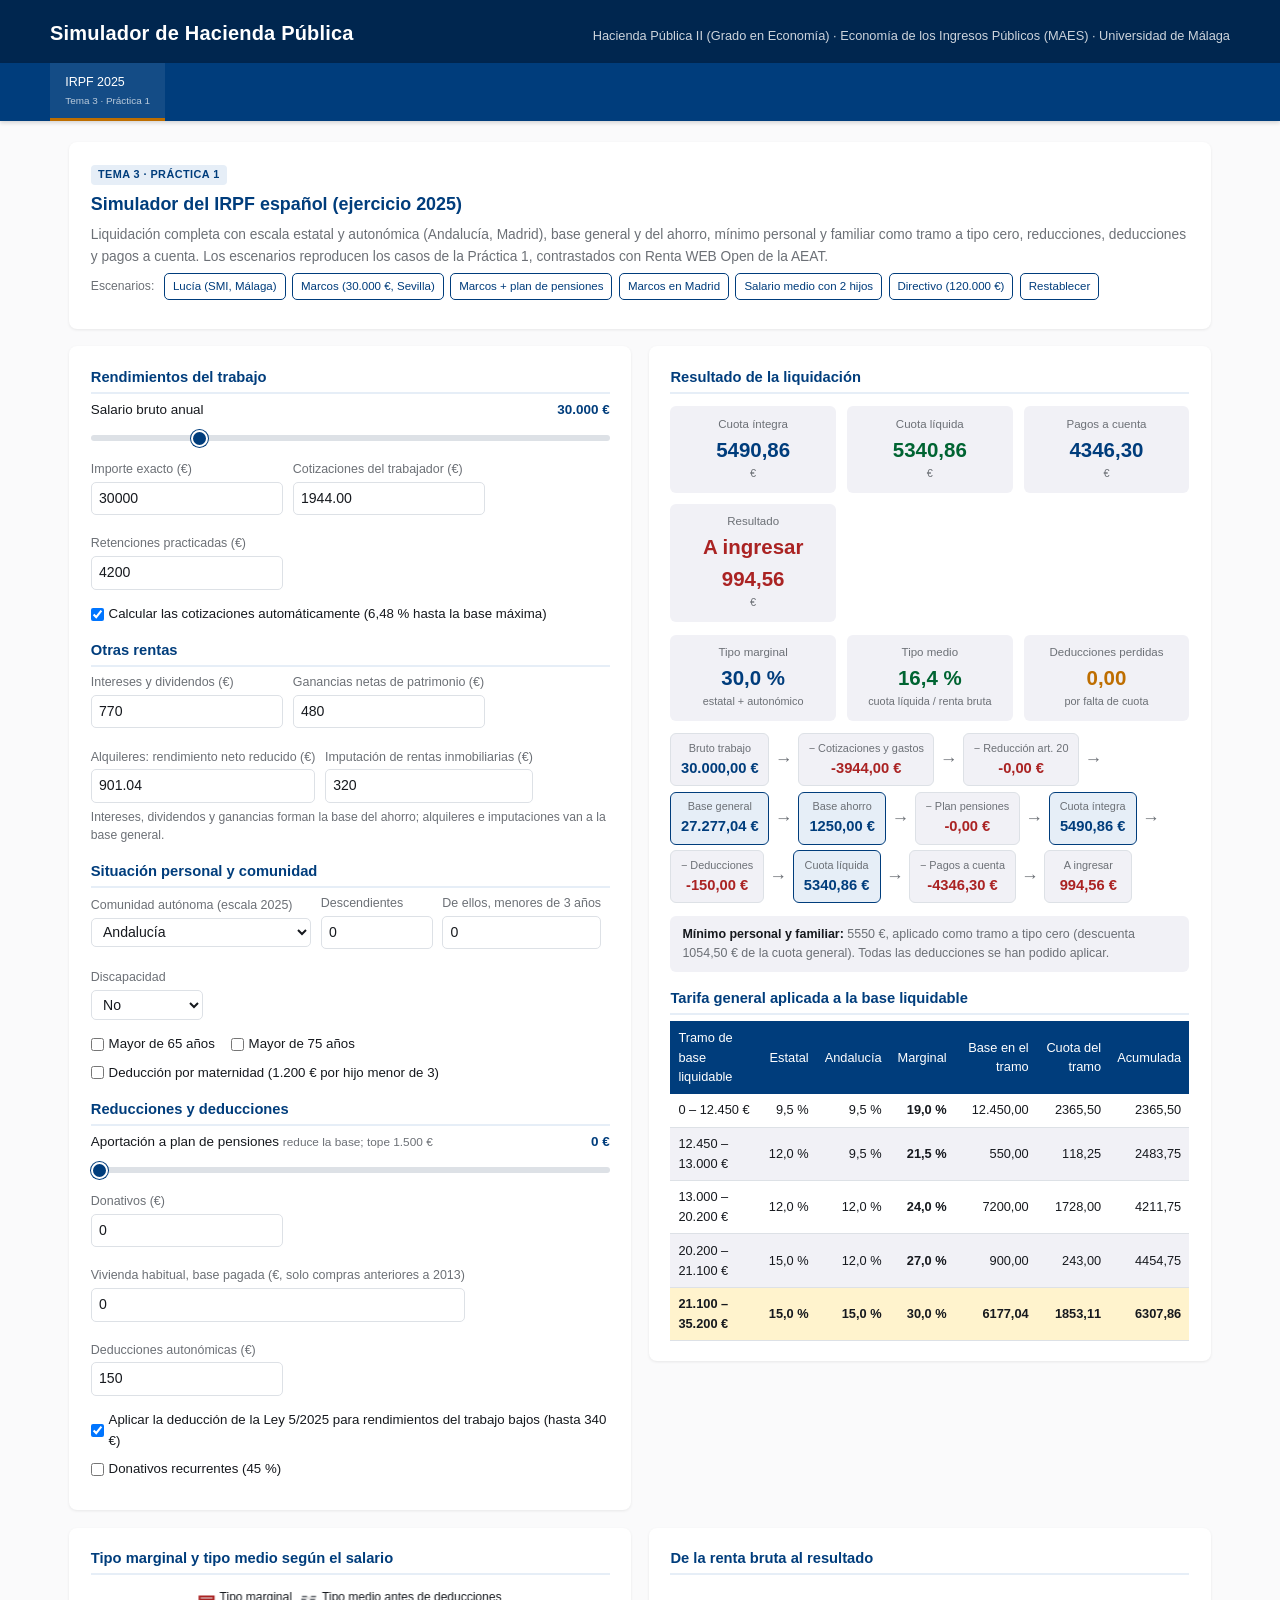
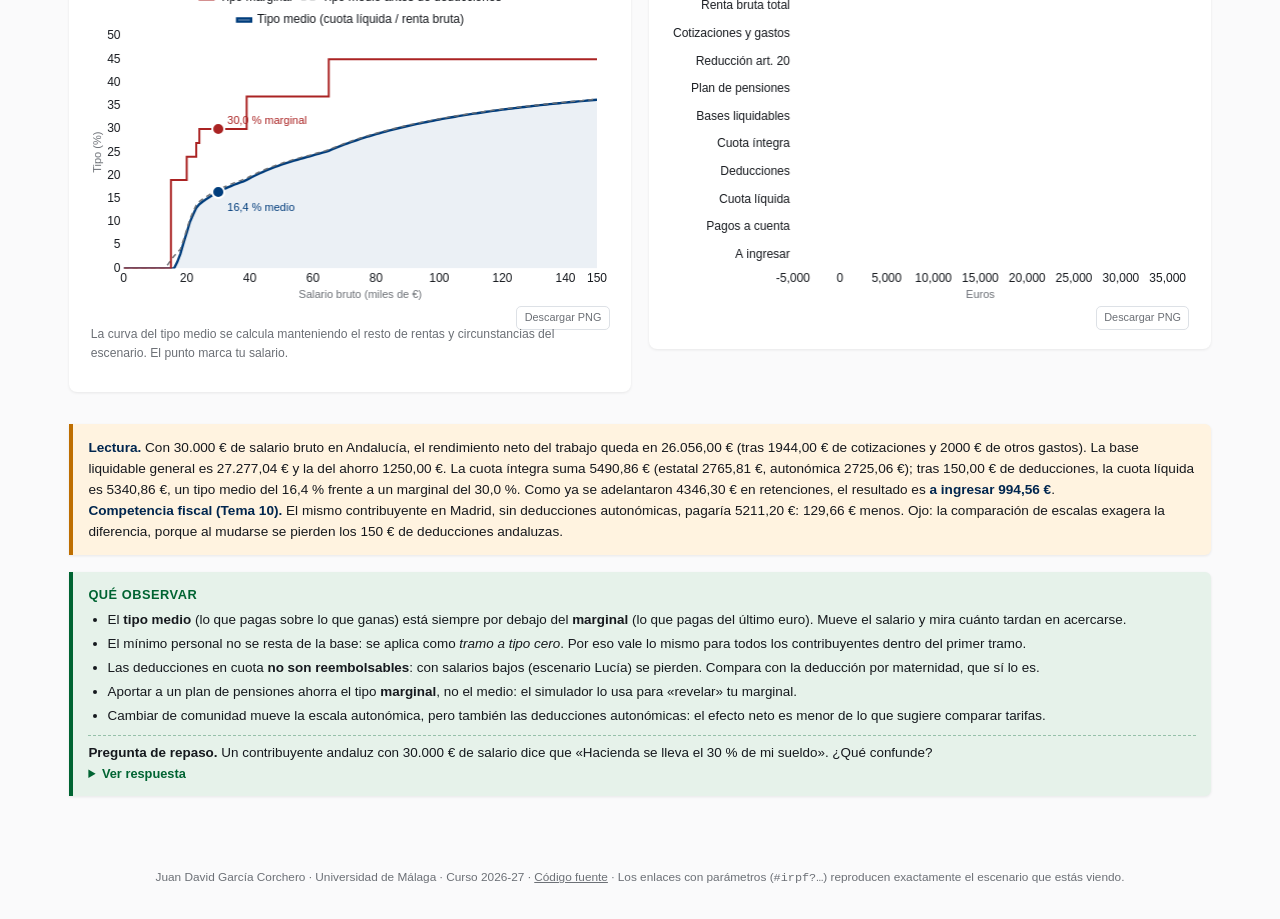
==== commit 6e69291d: "Reestructura: núcleo compartido, librería fiscal 2025 con tests y módulo IRPF por comunidades - vend" ====
--- a/index.html
+++ b/index.html
@@ -3,1700 +3,44 @@
 <head>
 <meta charset="UTF-8">
 <meta name="viewport" content="width=device-width, initial-scale=1.0">
-<title>Simulador Interactivo — Economía de los Ingresos Públicos</title>
-<script>/* Chart.js v4.4.1 — MIT License — inlined for offline use */
-/**
- * Skipped minification because the original files appears to be already minified.
- * Original file: /npm/chart.js@4.4.1/dist/chart.umd.js
- *
- * Do NOT use SRI with dynamically generated files! More information: https://www.jsdelivr.com/using-sri-with-dynamic-files
- */
-/*!
- * Chart.js v4.4.1
- * https://www.chartjs.org
- * (c) 2023 Chart.js Contributors
- * Released under the MIT License
- */
-!function(t,e){"object"==typeof exports&&"undefined"!=typeof module?module.exports=e():"function"==typeof define&&define.amd?define(e):(t="undefined"!=typeof globalThis?globalThis:t||self).Chart=e()}(this,(function(){"use strict";var t=Object.freeze({__proto__:null,get Colors(){return Go},get Decimation(){return Qo},get Filler(){return ma},get Legend(){return ya},get SubTitle(){return ka},get Title(){return Ma},get Tooltip(){return Ba}});function e(){}const i=(()=>{let t=0;return()=>t++})();function s(t){return null==t}function n(t){if(Array.isArray&&Array.isArray(t))return!0;const e=Object.prototype.toString.call(t);return"[object"===e.slice(0,7)&&"Array]"===e.slice(-6)}function o(t){return null!==t&&"[object Object]"===Object.prototype.toString.call(t)}function a(t){return("number"==typeof t||t instanceof Number)&&isFinite(+t)}function r(t,e){return a(t)?t:e}function l(t,e){return void 0===t?e:t}const h=(t,e)=>"string"==typeof t&&t.endsWith("%")?parseFloat(t)/100:+t/e,c=(t,e)=>"string"==typeof t&&t.endsWith("%")?parseFloat(t)/100*e:+t;function d(t,e,i){if(t&&"function"==typeof t.call)return t.apply(i,e)}function u(t,e,i,s){let a,r,l;if(n(t))if(r=t.length,s)for(a=r-1;a>=0;a--)e.call(i,t[a],a);else for(a=0;a<r;a++)e.call(i,t[a],a);else if(o(t))for(l=Object.keys(t),r=l.length,a=0;a<r;a++)e.call(i,t[l[a]],l[a])}function f(t,e){let i,s,n,o;if(!t||!e||t.length!==e.length)return!1;for(i=0,s=t.length;i<s;++i)if(n=t[i],o=e[i],n.datasetIndex!==o.datasetIndex||n.index!==o.index)return!1;return!0}function g(t){if(n(t))return t.map(g);if(o(t)){const e=Object.create(null),i=Object.keys(t),s=i.length;let n=0;for(;n<s;++n)e[i[n]]=g(t[i[n]]);return e}return t}function p(t){return-1===["__proto__","prototype","constructor"].indexOf(t)}function m(t,e,i,s){if(!p(t))return;const n=e[t],a=i[t];o(n)&&o(a)?b(n,a,s):e[t]=g(a)}function b(t,e,i){const s=n(e)?e:[e],a=s.length;if(!o(t))return t;const r=(i=i||{}).merger||m;let l;for(let e=0;e<a;++e){if(l=s[e],!o(l))continue;const n=Object.keys(l);for(let e=0,s=n.length;e<s;++e)r(n[e],t,l,i)}return t}function x(t,e){return b(t,e,{merger:_})}function _(t,e,i){if(!p(t))return;const s=e[t],n=i[t];o(s)&&o(n)?x(s,n):Object.prototype.hasOwnProperty.call(e,t)||(e[t]=g(n))}const y={"":t=>t,x:t=>t.x,y:t=>t.y};function v(t){const e=t.split("."),i=[];let s="";for(const t of e)s+=t,s.endsWith("\\")?s=s.slice(0,-1)+".":(i.push(s),s="");return i}function M(t,e){const i=y[e]||(y[e]=function(t){const e=v(t);return t=>{for(const i of e){if(""===i)break;t=t&&t[i]}return t}}(e));return i(t)}function w(t){return t.charAt(0).toUpperCase()+t.slice(1)}const k=t=>void 0!==t,S=t=>"function"==typeof t,P=(t,e)=>{if(t.size!==e.size)return!1;for(const i of t)if(!e.has(i))return!1;return!0};function D(t){return"mouseup"===t.type||"click"===t.type||"contextmenu"===t.type}const C=Math.PI,O=2*C,A=O+C,T=Number.POSITIVE_INFINITY,L=C/180,E=C/2,R=C/4,I=2*C/3,z=Math.log10,F=Math.sign;function V(t,e,i){return Math.abs(t-e)<i}function B(t){const e=Math.round(t);t=V(t,e,t/1e3)?e:t;const i=Math.pow(10,Math.floor(z(t))),s=t/i;return(s<=1?1:s<=2?2:s<=5?5:10)*i}function W(t){const e=[],i=Math.sqrt(t);let s;for(s=1;s<i;s++)t%s==0&&(e.push(s),e.push(t/s));return i===(0|i)&&e.push(i),e.sort(((t,e)=>t-e)).pop(),e}function N(t){return!isNaN(parseFloat(t))&&isFinite(t)}function H(t,e){const i=Math.round(t);return i-e<=t&&i+e>=t}function j(t,e,i){let s,n,o;for(s=0,n=t.length;s<n;s++)o=t[s][i],isNaN(o)||(e.min=Math.min(e.min,o),e.max=Math.max(e.max,o))}function $(t){return t*(C/180)}function Y(t){return t*(180/C)}function U(t){if(!a(t))return;let e=1,i=0;for(;Math.round(t*e)/e!==t;)e*=10,i++;return i}function X(t,e){const i=e.x-t.x,s=e.y-t.y,n=Math.sqrt(i*i+s*s);let o=Math.atan2(s,i);return o<-.5*C&&(o+=O),{angle:o,distance:n}}function q(t,e){return Math.sqrt(Math.pow(e.x-t.x,2)+Math.pow(e.y-t.y,2))}function K(t,e){return(t-e+A)%O-C}function G(t){return(t%O+O)%O}function Z(t,e,i,s){const n=G(t),o=G(e),a=G(i),r=G(o-n),l=G(a-n),h=G(n-o),c=G(n-a);return n===o||n===a||s&&o===a||r>l&&h<c}function J(t,e,i){return Math.max(e,Math.min(i,t))}function Q(t){return J(t,-32768,32767)}function tt(t,e,i,s=1e-6){return t>=Math.min(e,i)-s&&t<=Math.max(e,i)+s}function et(t,e,i){i=i||(i=>t[i]<e);let s,n=t.length-1,o=0;for(;n-o>1;)s=o+n>>1,i(s)?o=s:n=s;return{lo:o,hi:n}}const it=(t,e,i,s)=>et(t,i,s?s=>{const n=t[s][e];return n<i||n===i&&t[s+1][e]===i}:s=>t[s][e]<i),st=(t,e,i)=>et(t,i,(s=>t[s][e]>=i));function nt(t,e,i){let s=0,n=t.length;for(;s<n&&t[s]<e;)s++;for(;n>s&&t[n-1]>i;)n--;return s>0||n<t.length?t.slice(s,n):t}const ot=["push","pop","shift","splice","unshift"];function at(t,e){t._chartjs?t._chartjs.listeners.push(e):(Object.defineProperty(t,"_chartjs",{configurable:!0,enumerable:!1,value:{listeners:[e]}}),ot.forEach((e=>{const i="_onData"+w(e),s=t[e];Object.defineProperty(t,e,{configurable:!0,enumerable:!1,value(...e){const n=s.apply(this,e);return t._chartjs.listeners.forEach((t=>{"function"==typeof t[i]&&t[i](...e)})),n}})})))}function rt(t,e){const i=t._chartjs;if(!i)return;const s=i.listeners,n=s.indexOf(e);-1!==n&&s.splice(n,1),s.length>0||(ot.forEach((e=>{delete t[e]})),delete t._chartjs)}function lt(t){const e=new Set(t);return e.size===t.length?t:Array.from(e)}const ht="undefined"==typeof window?function(t){return t()}:window.requestAnimationFrame;function ct(t,e){let i=[],s=!1;return function(...n){i=n,s||(s=!0,ht.call(window,(()=>{s=!1,t.apply(e,i)})))}}function dt(t,e){let i;return function(...s){return e?(clearTimeout(i),i=setTimeout(t,e,s)):t.apply(this,s),e}}const ut=t=>"start"===t?"left":"end"===t?"right":"center",ft=(t,e,i)=>"start"===t?e:"end"===t?i:(e+i)/2,gt=(t,e,i,s)=>t===(s?"left":"right")?i:"center"===t?(e+i)/2:e;function pt(t,e,i){const s=e.length;let n=0,o=s;if(t._sorted){const{iScale:a,_parsed:r}=t,l=a.axis,{min:h,max:c,minDefined:d,maxDefined:u}=a.getUserBounds();d&&(n=J(Math.min(it(r,l,h).lo,i?s:it(e,l,a.getPixelForValue(h)).lo),0,s-1)),o=u?J(Math.max(it(r,a.axis,c,!0).hi+1,i?0:it(e,l,a.getPixelForValue(c),!0).hi+1),n,s)-n:s-n}return{start:n,count:o}}function mt(t){const{xScale:e,yScale:i,_scaleRanges:s}=t,n={xmin:e.min,xmax:e.max,ymin:i.min,ymax:i.max};if(!s)return t._scaleRanges=n,!0;const o=s.xmin!==e.min||s.xmax!==e.max||s.ymin!==i.min||s.ymax!==i.max;return Object.assign(s,n),o}class bt{constructor(){this._request=null,this._charts=new Map,this._running=!1,this._lastDate=void 0}_notify(t,e,i,s){const n=e.listeners[s],o=e.duration;n.forEach((s=>s({chart:t,initial:e.initial,numSteps:o,currentStep:Math.min(i-e.start,o)})))}_refresh(){this._request||(this._running=!0,this._request=ht.call(window,(()=>{this._update(),this._request=null,this._running&&this._refresh()})))}_update(t=Date.now()){let e=0;this._charts.forEach(((i,s)=>{if(!i.running||!i.items.length)return;const n=i.items;let o,a=n.length-1,r=!1;for(;a>=0;--a)o=n[a],o._active?(o._total>i.duration&&(i.duration=o._total),o.tick(t),r=!0):(n[a]=n[n.length-1],n.pop());r&&(s.draw(),this._notify(s,i,t,"progress")),n.length||(i.running=!1,this._notify(s,i,t,"complete"),i.initial=!1),e+=n.length})),this._lastDate=t,0===e&&(this._running=!1)}_getAnims(t){const e=this._charts;let i=e.get(t);return i||(i={running:!1,initial:!0,items:[],listeners:{complete:[],progress:[]}},e.set(t,i)),i}listen(t,e,i){this._getAnims(t).listeners[e].push(i)}add(t,e){e&&e.length&&this._getAnims(t).items.push(...e)}has(t){return this._getAnims(t).items.length>0}start(t){const e=this._charts.get(t);e&&(e.running=!0,e.start=Date.now(),e.duration=e.items.reduce(((t,e)=>Math.max(t,e._duration)),0),this._refresh())}running(t){if(!this._running)return!1;const e=this._charts.get(t);return!!(e&&e.running&&e.items.length)}stop(t){const e=this._charts.get(t);if(!e||!e.items.length)return;const i=e.items;let s=i.length-1;for(;s>=0;--s)i[s].cancel();e.items=[],this._notify(t,e,Date.now(),"complete")}remove(t){return this._charts.delete(t)}}var xt=new bt;
-/*!
- * @kurkle/color v0.3.2
- * https://github.com/kurkle/color#readme
- * (c) 2023 Jukka Kurkela
- * Released under the MIT License
- */function _t(t){return t+.5|0}const yt=(t,e,i)=>Math.max(Math.min(t,i),e);function vt(t){return yt(_t(2.55*t),0,255)}function Mt(t){return yt(_t(255*t),0,255)}function wt(t){return yt(_t(t/2.55)/100,0,1)}function kt(t){return yt(_t(100*t),0,100)}const St={0:0,1:1,2:2,3:3,4:4,5:5,6:6,7:7,8:8,9:9,A:10,B:11,C:12,D:13,E:14,F:15,a:10,b:11,c:12,d:13,e:14,f:15},Pt=[..."0123456789ABCDEF"],Dt=t=>Pt[15&t],Ct=t=>Pt[(240&t)>>4]+Pt[15&t],Ot=t=>(240&t)>>4==(15&t);function At(t){var e=(t=>Ot(t.r)&&Ot(t.g)&&Ot(t.b)&&Ot(t.a))(t)?Dt:Ct;return t?"#"+e(t.r)+e(t.g)+e(t.b)+((t,e)=>t<255?e(t):"")(t.a,e):void 0}const Tt=/^(hsla?|hwb|hsv)\(\s*([-+.e\d]+)(?:deg)?[\s,]+([-+.e\d]+)%[\s,]+([-+.e\d]+)%(?:[\s,]+([-+.e\d]+)(%)?)?\s*\)$/;function Lt(t,e,i){const s=e*Math.min(i,1-i),n=(e,n=(e+t/30)%12)=>i-s*Math.max(Math.min(n-3,9-n,1),-1);return[n(0),n(8),n(4)]}function Et(t,e,i){const s=(s,n=(s+t/60)%6)=>i-i*e*Math.max(Math.min(n,4-n,1),0);return[s(5),s(3),s(1)]}function Rt(t,e,i){const s=Lt(t,1,.5);let n;for(e+i>1&&(n=1/(e+i),e*=n,i*=n),n=0;n<3;n++)s[n]*=1-e-i,s[n]+=e;return s}function It(t){const e=t.r/255,i=t.g/255,s=t.b/255,n=Math.max(e,i,s),o=Math.min(e,i,s),a=(n+o)/2;let r,l,h;return n!==o&&(h=n-o,l=a>.5?h/(2-n-o):h/(n+o),r=function(t,e,i,s,n){return t===n?(e-i)/s+(e<i?6:0):e===n?(i-t)/s+2:(t-e)/s+4}(e,i,s,h,n),r=60*r+.5),[0|r,l||0,a]}function zt(t,e,i,s){return(Array.isArray(e)?t(e[0],e[1],e[2]):t(e,i,s)).map(Mt)}function Ft(t,e,i){return zt(Lt,t,e,i)}function Vt(t){return(t%360+360)%360}function Bt(t){const e=Tt.exec(t);let i,s=255;if(!e)return;e[5]!==i&&(s=e[6]?vt(+e[5]):Mt(+e[5]));const n=Vt(+e[2]),o=+e[3]/100,a=+e[4]/100;return i="hwb"===e[1]?function(t,e,i){return zt(Rt,t,e,i)}(n,o,a):"hsv"===e[1]?function(t,e,i){return zt(Et,t,e,i)}(n,o,a):Ft(n,o,a),{r:i[0],g:i[1],b:i[2],a:s}}const Wt={x:"dark",Z:"light",Y:"re",X:"blu",W:"gr",V:"medium",U:"slate",A:"ee",T:"ol",S:"or",B:"ra",C:"lateg",D:"ights",R:"in",Q:"turquois",E:"hi",P:"ro",O:"al",N:"le",M:"de",L:"yello",F:"en",K:"ch",G:"arks",H:"ea",I:"ightg",J:"wh"},Nt={OiceXe:"f0f8ff",antiquewEte:"faebd7",aqua:"ffff",aquamarRe:"7fffd4",azuY:"f0ffff",beige:"f5f5dc",bisque:"ffe4c4",black:"0",blanKedOmond:"ffebcd",Xe:"ff",XeviTet:"8a2be2",bPwn:"a52a2a",burlywood:"deb887",caMtXe:"5f9ea0",KartYuse:"7fff00",KocTate:"d2691e",cSO:"ff7f50",cSnflowerXe:"6495ed",cSnsilk:"fff8dc",crimson:"dc143c",cyan:"ffff",xXe:"8b",xcyan:"8b8b",xgTMnPd:"b8860b",xWay:"a9a9a9",xgYF:"6400",xgYy:"a9a9a9",xkhaki:"bdb76b",xmagFta:"8b008b",xTivegYF:"556b2f",xSange:"ff8c00",xScEd:"9932cc",xYd:"8b0000",xsOmon:"e9967a",xsHgYF:"8fbc8f",xUXe:"483d8b",xUWay:"2f4f4f",xUgYy:"2f4f4f",xQe:"ced1",xviTet:"9400d3",dAppRk:"ff1493",dApskyXe:"bfff",dimWay:"696969",dimgYy:"696969",dodgerXe:"1e90ff",fiYbrick:"b22222",flSOwEte:"fffaf0",foYstWAn:"228b22",fuKsia:"ff00ff",gaRsbSo:"dcdcdc",ghostwEte:"f8f8ff",gTd:"ffd700",gTMnPd:"daa520",Way:"808080",gYF:"8000",gYFLw:"adff2f",gYy:"808080",honeyMw:"f0fff0",hotpRk:"ff69b4",RdianYd:"cd5c5c",Rdigo:"4b0082",ivSy:"fffff0",khaki:"f0e68c",lavFMr:"e6e6fa",lavFMrXsh:"fff0f5",lawngYF:"7cfc00",NmoncEffon:"fffacd",ZXe:"add8e6",ZcSO:"f08080",Zcyan:"e0ffff",ZgTMnPdLw:"fafad2",ZWay:"d3d3d3",ZgYF:"90ee90",ZgYy:"d3d3d3",ZpRk:"ffb6c1",ZsOmon:"ffa07a",ZsHgYF:"20b2aa",ZskyXe:"87cefa",ZUWay:"778899",ZUgYy:"778899",ZstAlXe:"b0c4de",ZLw:"ffffe0",lime:"ff00",limegYF:"32cd32",lRF:"faf0e6",magFta:"ff00ff",maPon:"800000",VaquamarRe:"66cdaa",VXe:"cd",VScEd:"ba55d3",VpurpN:"9370db",VsHgYF:"3cb371",VUXe:"7b68ee",VsprRggYF:"fa9a",VQe:"48d1cc",VviTetYd:"c71585",midnightXe:"191970",mRtcYam:"f5fffa",mistyPse:"ffe4e1",moccasR:"ffe4b5",navajowEte:"ffdead",navy:"80",Tdlace:"fdf5e6",Tive:"808000",TivedBb:"6b8e23",Sange:"ffa500",SangeYd:"ff4500",ScEd:"da70d6",pOegTMnPd:"eee8aa",pOegYF:"98fb98",pOeQe:"afeeee",pOeviTetYd:"db7093",papayawEp:"ffefd5",pHKpuff:"ffdab9",peru:"cd853f",pRk:"ffc0cb",plum:"dda0dd",powMrXe:"b0e0e6",purpN:"800080",YbeccapurpN:"663399",Yd:"ff0000",Psybrown:"bc8f8f",PyOXe:"4169e1",saddNbPwn:"8b4513",sOmon:"fa8072",sandybPwn:"f4a460",sHgYF:"2e8b57",sHshell:"fff5ee",siFna:"a0522d",silver:"c0c0c0",skyXe:"87ceeb",UXe:"6a5acd",UWay:"708090",UgYy:"708090",snow:"fffafa",sprRggYF:"ff7f",stAlXe:"4682b4",tan:"d2b48c",teO:"8080",tEstN:"d8bfd8",tomato:"ff6347",Qe:"40e0d0",viTet:"ee82ee",JHt:"f5deb3",wEte:"ffffff",wEtesmoke:"f5f5f5",Lw:"ffff00",LwgYF:"9acd32"};let Ht;function jt(t){Ht||(Ht=function(){const t={},e=Object.keys(Nt),i=Object.keys(Wt);let s,n,o,a,r;for(s=0;s<e.length;s++){for(a=r=e[s],n=0;n<i.length;n++)o=i[n],r=r.replace(o,Wt[o]);o=parseInt(Nt[a],16),t[r]=[o>>16&255,o>>8&255,255&o]}return t}(),Ht.transparent=[0,0,0,0]);const e=Ht[t.toLowerCase()];return e&&{r:e[0],g:e[1],b:e[2],a:4===e.length?e[3]:255}}const $t=/^rgba?\(\s*([-+.\d]+)(%)?[\s,]+([-+.e\d]+)(%)?[\s,]+([-+.e\d]+)(%)?(?:[\s,/]+([-+.e\d]+)(%)?)?\s*\)$/;const Yt=t=>t<=.0031308?12.92*t:1.055*Math.pow(t,1/2.4)-.055,Ut=t=>t<=.04045?t/12.92:Math.pow((t+.055)/1.055,2.4);function Xt(t,e,i){if(t){let s=It(t);s[e]=Math.max(0,Math.min(s[e]+s[e]*i,0===e?360:1)),s=Ft(s),t.r=s[0],t.g=s[1],t.b=s[2]}}function qt(t,e){return t?Object.assign(e||{},t):t}function Kt(t){var e={r:0,g:0,b:0,a:255};return Array.isArray(t)?t.length>=3&&(e={r:t[0],g:t[1],b:t[2],a:255},t.length>3&&(e.a=Mt(t[3]))):(e=qt(t,{r:0,g:0,b:0,a:1})).a=Mt(e.a),e}function Gt(t){return"r"===t.charAt(0)?function(t){const e=$t.exec(t);let i,s,n,o=255;if(e){if(e[7]!==i){const t=+e[7];o=e[8]?vt(t):yt(255*t,0,255)}return i=+e[1],s=+e[3],n=+e[5],i=255&(e[2]?vt(i):yt(i,0,255)),s=255&(e[4]?vt(s):yt(s,0,255)),n=255&(e[6]?vt(n):yt(n,0,255)),{r:i,g:s,b:n,a:o}}}(t):Bt(t)}class Zt{constructor(t){if(t instanceof Zt)return t;const e=typeof t;let i;var s,n,o;"object"===e?i=Kt(t):"string"===e&&(o=(s=t).length,"#"===s[0]&&(4===o||5===o?n={r:255&17*St[s[1]],g:255&17*St[s[2]],b:255&17*St[s[3]],a:5===o?17*St[s[4]]:255}:7!==o&&9!==o||(n={r:St[s[1]]<<4|St[s[2]],g:St[s[3]]<<4|St[s[4]],b:St[s[5]]<<4|St[s[6]],a:9===o?St[s[7]]<<4|St[s[8]]:255})),i=n||jt(t)||Gt(t)),this._rgb=i,this._valid=!!i}get valid(){return this._valid}get rgb(){var t=qt(this._rgb);return t&&(t.a=wt(t.a)),t}set rgb(t){this._rgb=Kt(t)}rgbString(){return this._valid?(t=this._rgb)&&(t.a<255?`rgba(${t.r}, ${t.g}, ${t.b}, ${wt(t.a)})`:`rgb(${t.r}, ${t.g}, ${t.b})`):void 0;var t}hexString(){return this._valid?At(this._rgb):void 0}hslString(){return this._valid?function(t){if(!t)return;const e=It(t),i=e[0],s=kt(e[1]),n=kt(e[2]);return t.a<255?`hsla(${i}, ${s}%, ${n}%, ${wt(t.a)})`:`hsl(${i}, ${s}%, ${n}%)`}(this._rgb):void 0}mix(t,e){if(t){const i=this.rgb,s=t.rgb;let n;const o=e===n?.5:e,a=2*o-1,r=i.a-s.a,l=((a*r==-1?a:(a+r)/(1+a*r))+1)/2;n=1-l,i.r=255&l*i.r+n*s.r+.5,i.g=255&l*i.g+n*s.g+.5,i.b=255&l*i.b+n*s.b+.5,i.a=o*i.a+(1-o)*s.a,this.rgb=i}return this}interpolate(t,e){return t&&(this._rgb=function(t,e,i){const s=Ut(wt(t.r)),n=Ut(wt(t.g)),o=Ut(wt(t.b));return{r:Mt(Yt(s+i*(Ut(wt(e.r))-s))),g:Mt(Yt(n+i*(Ut(wt(e.g))-n))),b:Mt(Yt(o+i*(Ut(wt(e.b))-o))),a:t.a+i*(e.a-t.a)}}(this._rgb,t._rgb,e)),this}clone(){return new Zt(this.rgb)}alpha(t){return this._rgb.a=Mt(t),this}clearer(t){return this._rgb.a*=1-t,this}greyscale(){const t=this._rgb,e=_t(.3*t.r+.59*t.g+.11*t.b);return t.r=t.g=t.b=e,this}opaquer(t){return this._rgb.a*=1+t,this}negate(){const t=this._rgb;return t.r=255-t.r,t.g=255-t.g,t.b=255-t.b,this}lighten(t){return Xt(this._rgb,2,t),this}darken(t){return Xt(this._rgb,2,-t),this}saturate(t){return Xt(this._rgb,1,t),this}desaturate(t){return Xt(this._rgb,1,-t),this}rotate(t){return function(t,e){var i=It(t);i[0]=Vt(i[0]+e),i=Ft(i),t.r=i[0],t.g=i[1],t.b=i[2]}(this._rgb,t),this}}function Jt(t){if(t&&"object"==typeof t){const e=t.toString();return"[object CanvasPattern]"===e||"[object CanvasGradient]"===e}return!1}function Qt(t){return Jt(t)?t:new Zt(t)}function te(t){return Jt(t)?t:new Zt(t).saturate(.5).darken(.1).hexString()}const ee=["x","y","borderWidth","radius","tension"],ie=["color","borderColor","backgroundColor"];const se=new Map;function ne(t,e,i){return function(t,e){e=e||{};const i=t+JSON.stringify(e);let s=se.get(i);return s||(s=new Intl.NumberFormat(t,e),se.set(i,s)),s}(e,i).format(t)}const oe={values:t=>n(t)?t:""+t,numeric(t,e,i){if(0===t)return"0";const s=this.chart.options.locale;let n,o=t;if(i.length>1){const e=Math.max(Math.abs(i[0].value),Math.abs(i[i.length-1].value));(e<1e-4||e>1e15)&&(n="scientific"),o=function(t,e){let i=e.length>3?e[2].value-e[1].value:e[1].value-e[0].value;Math.abs(i)>=1&&t!==Math.floor(t)&&(i=t-Math.floor(t));return i}(t,i)}const a=z(Math.abs(o)),r=isNaN(a)?1:Math.max(Math.min(-1*Math.floor(a),20),0),l={notation:n,minimumFractionDigits:r,maximumFractionDigits:r};return Object.assign(l,this.options.ticks.format),ne(t,s,l)},logarithmic(t,e,i){if(0===t)return"0";const s=i[e].significand||t/Math.pow(10,Math.floor(z(t)));return[1,2,3,5,10,15].includes(s)||e>.8*i.length?oe.numeric.call(this,t,e,i):""}};var ae={formatters:oe};const re=Object.create(null),le=Object.create(null);function he(t,e){if(!e)return t;const i=e.split(".");for(let e=0,s=i.length;e<s;++e){const s=i[e];t=t[s]||(t[s]=Object.create(null))}return t}function ce(t,e,i){return"string"==typeof e?b(he(t,e),i):b(he(t,""),e)}class de{constructor(t,e){this.animation=void 0,this.backgroundColor="rgba(0,0,0,0.1)",this.borderColor="rgba(0,0,0,0.1)",this.color="#666",this.datasets={},this.devicePixelRatio=t=>t.chart.platform.getDevicePixelRatio(),this.elements={},this.events=["mousemove","mouseout","click","touchstart","touchmove"],this.font={family:"'Helvetica Neue', 'Helvetica', 'Arial', sans-serif",size:12,style:"normal",lineHeight:1.2,weight:null},this.hover={},this.hoverBackgroundColor=(t,e)=>te(e.backgroundColor),this.hoverBorderColor=(t,e)=>te(e.borderColor),this.hoverColor=(t,e)=>te(e.color),this.indexAxis="x",this.interaction={mode:"nearest",intersect:!0,includeInvisible:!1},this.maintainAspectRatio=!0,this.onHover=null,this.onClick=null,this.parsing=!0,this.plugins={},this.responsive=!0,this.scale=void 0,this.scales={},this.showLine=!0,this.drawActiveElementsOnTop=!0,this.describe(t),this.apply(e)}set(t,e){return ce(this,t,e)}get(t){return he(this,t)}describe(t,e){return ce(le,t,e)}override(t,e){return ce(re,t,e)}route(t,e,i,s){const n=he(this,t),a=he(this,i),r="_"+e;Object.defineProperties(n,{[r]:{value:n[e],writable:!0},[e]:{enumerable:!0,get(){const t=this[r],e=a[s];return o(t)?Object.assign({},e,t):l(t,e)},set(t){this[r]=t}}})}apply(t){t.forEach((t=>t(this)))}}var ue=new de({_scriptable:t=>!t.startsWith("on"),_indexable:t=>"events"!==t,hover:{_fallback:"interaction"},interaction:{_scriptable:!1,_indexable:!1}},[function(t){t.set("animation",{delay:void 0,duration:1e3,easing:"easeOutQuart",fn:void 0,from:void 0,loop:void 0,to:void 0,type:void 0}),t.describe("animation",{_fallback:!1,_indexable:!1,_scriptable:t=>"onProgress"!==t&&"onComplete"!==t&&"fn"!==t}),t.set("animations",{colors:{type:"color",properties:ie},numbers:{type:"number",properties:ee}}),t.describe("animations",{_fallback:"animation"}),t.set("transitions",{active:{animation:{duration:400}},resize:{animation:{duration:0}},show:{animations:{colors:{from:"transparent"},visible:{type:"boolean",duration:0}}},hide:{animations:{colors:{to:"transparent"},visible:{type:"boolean",easing:"linear",fn:t=>0|t}}}})},function(t){t.set("layout",{autoPadding:!0,padding:{top:0,right:0,bottom:0,left:0}})},function(t){t.set("scale",{display:!0,offset:!1,reverse:!1,beginAtZero:!1,bounds:"ticks",clip:!0,grace:0,grid:{display:!0,lineWidth:1,drawOnChartArea:!0,drawTicks:!0,tickLength:8,tickWidth:(t,e)=>e.lineWidth,tickColor:(t,e)=>e.color,offset:!1},border:{display:!0,dash:[],dashOffset:0,width:1},title:{display:!1,text:"",padding:{top:4,bottom:4}},ticks:{minRotation:0,maxRotation:50,mirror:!1,textStrokeWidth:0,textStrokeColor:"",padding:3,display:!0,autoSkip:!0,autoSkipPadding:3,labelOffset:0,callback:ae.formatters.values,minor:{},major:{},align:"center",crossAlign:"near",showLabelBackdrop:!1,backdropColor:"rgba(255, 255, 255, 0.75)",backdropPadding:2}}),t.route("scale.ticks","color","","color"),t.route("scale.grid","color","","borderColor"),t.route("scale.border","color","","borderColor"),t.route("scale.title","color","","color"),t.describe("scale",{_fallback:!1,_scriptable:t=>!t.startsWith("before")&&!t.startsWith("after")&&"callback"!==t&&"parser"!==t,_indexable:t=>"borderDash"!==t&&"tickBorderDash"!==t&&"dash"!==t}),t.describe("scales",{_fallback:"scale"}),t.describe("scale.ticks",{_scriptable:t=>"backdropPadding"!==t&&"callback"!==t,_indexable:t=>"backdropPadding"!==t})}]);function fe(){return"undefined"!=typeof window&&"undefined"!=typeof document}function ge(t){let e=t.parentNode;return e&&"[object ShadowRoot]"===e.toString()&&(e=e.host),e}function pe(t,e,i){let s;return"string"==typeof t?(s=parseInt(t,10),-1!==t.indexOf("%")&&(s=s/100*e.parentNode[i])):s=t,s}const me=t=>t.ownerDocument.defaultView.getComputedStyle(t,null);function be(t,e){return me(t).getPropertyValue(e)}const xe=["top","right","bottom","left"];function _e(t,e,i){const s={};i=i?"-"+i:"";for(let n=0;n<4;n++){const o=xe[n];s[o]=parseFloat(t[e+"-"+o+i])||0}return s.width=s.left+s.right,s.height=s.top+s.bottom,s}const ye=(t,e,i)=>(t>0||e>0)&&(!i||!i.shadowRoot);function ve(t,e){if("native"in t)return t;const{canvas:i,currentDevicePixelRatio:s}=e,n=me(i),o="border-box"===n.boxSizing,a=_e(n,"padding"),r=_e(n,"border","width"),{x:l,y:h,box:c}=function(t,e){const i=t.touches,s=i&&i.length?i[0]:t,{offsetX:n,offsetY:o}=s;let a,r,l=!1;if(ye(n,o,t.target))a=n,r=o;else{const t=e.getBoundingClientRect();a=s.clientX-t.left,r=s.clientY-t.top,l=!0}return{x:a,y:r,box:l}}(t,i),d=a.left+(c&&r.left),u=a.top+(c&&r.top);let{width:f,height:g}=e;return o&&(f-=a.width+r.width,g-=a.height+r.height),{x:Math.round((l-d)/f*i.width/s),y:Math.round((h-u)/g*i.height/s)}}const Me=t=>Math.round(10*t)/10;function we(t,e,i,s){const n=me(t),o=_e(n,"margin"),a=pe(n.maxWidth,t,"clientWidth")||T,r=pe(n.maxHeight,t,"clientHeight")||T,l=function(t,e,i){let s,n;if(void 0===e||void 0===i){const o=ge(t);if(o){const t=o.getBoundingClientRect(),a=me(o),r=_e(a,"border","width"),l=_e(a,"padding");e=t.width-l.width-r.width,i=t.height-l.height-r.height,s=pe(a.maxWidth,o,"clientWidth"),n=pe(a.maxHeight,o,"clientHeight")}else e=t.clientWidth,i=t.clientHeight}return{width:e,height:i,maxWidth:s||T,maxHeight:n||T}}(t,e,i);let{width:h,height:c}=l;if("content-box"===n.boxSizing){const t=_e(n,"border","width"),e=_e(n,"padding");h-=e.width+t.width,c-=e.height+t.height}h=Math.max(0,h-o.width),c=Math.max(0,s?h/s:c-o.height),h=Me(Math.min(h,a,l.maxWidth)),c=Me(Math.min(c,r,l.maxHeight)),h&&!c&&(c=Me(h/2));return(void 0!==e||void 0!==i)&&s&&l.height&&c>l.height&&(c=l.height,h=Me(Math.floor(c*s))),{width:h,height:c}}function ke(t,e,i){const s=e||1,n=Math.floor(t.height*s),o=Math.floor(t.width*s);t.height=Math.floor(t.height),t.width=Math.floor(t.width);const a=t.canvas;return a.style&&(i||!a.style.height&&!a.style.width)&&(a.style.height=`${t.height}px`,a.style.width=`${t.width}px`),(t.currentDevicePixelRatio!==s||a.height!==n||a.width!==o)&&(t.currentDevicePixelRatio=s,a.height=n,a.width=o,t.ctx.setTransform(s,0,0,s,0,0),!0)}const Se=function(){let t=!1;try{const e={get passive(){return t=!0,!1}};fe()&&(window.addEventListener("test",null,e),window.removeEventListener("test",null,e))}catch(t){}return t}();function Pe(t,e){const i=be(t,e),s=i&&i.match(/^(\d+)(\.\d+)?px$/);return s?+s[1]:void 0}function De(t){return!t||s(t.size)||s(t.family)?null:(t.style?t.style+" ":"")+(t.weight?t.weight+" ":"")+t.size+"px "+t.family}function Ce(t,e,i,s,n){let o=e[n];return o||(o=e[n]=t.measureText(n).width,i.push(n)),o>s&&(s=o),s}function Oe(t,e,i,s){let o=(s=s||{}).data=s.data||{},a=s.garbageCollect=s.garbageCollect||[];s.font!==e&&(o=s.data={},a=s.garbageCollect=[],s.font=e),t.save(),t.font=e;let r=0;const l=i.length;let h,c,d,u,f;for(h=0;h<l;h++)if(u=i[h],null==u||n(u)){if(n(u))for(c=0,d=u.length;c<d;c++)f=u[c],null==f||n(f)||(r=Ce(t,o,a,r,f))}else r=Ce(t,o,a,r,u);t.restore();const g=a.length/2;if(g>i.length){for(h=0;h<g;h++)delete o[a[h]];a.splice(0,g)}return r}function Ae(t,e,i){const s=t.currentDevicePixelRatio,n=0!==i?Math.max(i/2,.5):0;return Math.round((e-n)*s)/s+n}function Te(t,e){(e=e||t.getContext("2d")).save(),e.resetTransform(),e.clearRect(0,0,t.width,t.height),e.restore()}function Le(t,e,i,s){Ee(t,e,i,s,null)}function Ee(t,e,i,s,n){let o,a,r,l,h,c,d,u;const f=e.pointStyle,g=e.rotation,p=e.radius;let m=(g||0)*L;if(f&&"object"==typeof f&&(o=f.toString(),"[object HTMLImageElement]"===o||"[object HTMLCanvasElement]"===o))return t.save(),t.translate(i,s),t.rotate(m),t.drawImage(f,-f.width/2,-f.height/2,f.width,f.height),void t.restore();if(!(isNaN(p)||p<=0)){switch(t.beginPath(),f){default:n?t.ellipse(i,s,n/2,p,0,0,O):t.arc(i,s,p,0,O),t.closePath();break;case"triangle":c=n?n/2:p,t.moveTo(i+Math.sin(m)*c,s-Math.cos(m)*p),m+=I,t.lineTo(i+Math.sin(m)*c,s-Math.cos(m)*p),m+=I,t.lineTo(i+Math.sin(m)*c,s-Math.cos(m)*p),t.closePath();break;case"rectRounded":h=.516*p,l=p-h,a=Math.cos(m+R)*l,d=Math.cos(m+R)*(n?n/2-h:l),r=Math.sin(m+R)*l,u=Math.sin(m+R)*(n?n/2-h:l),t.arc(i-d,s-r,h,m-C,m-E),t.arc(i+u,s-a,h,m-E,m),t.arc(i+d,s+r,h,m,m+E),t.arc(i-u,s+a,h,m+E,m+C),t.closePath();break;case"rect":if(!g){l=Math.SQRT1_2*p,c=n?n/2:l,t.rect(i-c,s-l,2*c,2*l);break}m+=R;case"rectRot":d=Math.cos(m)*(n?n/2:p),a=Math.cos(m)*p,r=Math.sin(m)*p,u=Math.sin(m)*(n?n/2:p),t.moveTo(i-d,s-r),t.lineTo(i+u,s-a),t.lineTo(i+d,s+r),t.lineTo(i-u,s+a),t.closePath();break;case"crossRot":m+=R;case"cross":d=Math.cos(m)*(n?n/2:p),a=Math.cos(m)*p,r=Math.sin(m)*p,u=Math.sin(m)*(n?n/2:p),t.moveTo(i-d,s-r),t.lineTo(i+d,s+r),t.moveTo(i+u,s-a),t.lineTo(i-u,s+a);break;case"star":d=Math.cos(m)*(n?n/2:p),a=Math.cos(m)*p,r=Math.sin(m)*p,u=Math.sin(m)*(n?n/2:p),t.moveTo(i-d,s-r),t.lineTo(i+d,s+r),t.moveTo(i+u,s-a),t.lineTo(i-u,s+a),m+=R,d=Math.cos(m)*(n?n/2:p),a=Math.cos(m)*p,r=Math.sin(m)*p,u=Math.sin(m)*(n?n/2:p),t.moveTo(i-d,s-r),t.lineTo(i+d,s+r),t.moveTo(i+u,s-a),t.lineTo(i-u,s+a);break;case"line":a=n?n/2:Math.cos(m)*p,r=Math.sin(m)*p,t.moveTo(i-a,s-r),t.lineTo(i+a,s+r);break;case"dash":t.moveTo(i,s),t.lineTo(i+Math.cos(m)*(n?n/2:p),s+Math.sin(m)*p);break;case!1:t.closePath()}t.fill(),e.borderWidth>0&&t.stroke()}}function Re(t,e,i){return i=i||.5,!e||t&&t.x>e.left-i&&t.x<e.right+i&&t.y>e.top-i&&t.y<e.bottom+i}function Ie(t,e){t.save(),t.beginPath(),t.rect(e.left,e.top,e.right-e.left,e.bottom-e.top),t.clip()}function ze(t){t.restore()}function Fe(t,e,i,s,n){if(!e)return t.lineTo(i.x,i.y);if("middle"===n){const s=(e.x+i.x)/2;t.lineTo(s,e.y),t.lineTo(s,i.y)}else"after"===n!=!!s?t.lineTo(e.x,i.y):t.lineTo(i.x,e.y);t.lineTo(i.x,i.y)}function Ve(t,e,i,s){if(!e)return t.lineTo(i.x,i.y);t.bezierCurveTo(s?e.cp1x:e.cp2x,s?e.cp1y:e.cp2y,s?i.cp2x:i.cp1x,s?i.cp2y:i.cp1y,i.x,i.y)}function Be(t,e,i,s,n){if(n.strikethrough||n.underline){const o=t.measureText(s),a=e-o.actualBoundingBoxLeft,r=e+o.actualBoundingBoxRight,l=i-o.actualBoundingBoxAscent,h=i+o.actualBoundingBoxDescent,c=n.strikethrough?(l+h)/2:h;t.strokeStyle=t.fillStyle,t.beginPath(),t.lineWidth=n.decorationWidth||2,t.moveTo(a,c),t.lineTo(r,c),t.stroke()}}function We(t,e){const i=t.fillStyle;t.fillStyle=e.color,t.fillRect(e.left,e.top,e.width,e.height),t.fillStyle=i}function Ne(t,e,i,o,a,r={}){const l=n(e)?e:[e],h=r.strokeWidth>0&&""!==r.strokeColor;let c,d;for(t.save(),t.font=a.string,function(t,e){e.translation&&t.translate(e.translation[0],e.translation[1]),s(e.rotation)||t.rotate(e.rotation),e.color&&(t.fillStyle=e.color),e.textAlign&&(t.textAlign=e.textAlign),e.textBaseline&&(t.textBaseline=e.textBaseline)}(t,r),c=0;c<l.length;++c)d=l[c],r.backdrop&&We(t,r.backdrop),h&&(r.strokeColor&&(t.strokeStyle=r.strokeColor),s(r.strokeWidth)||(t.lineWidth=r.strokeWidth),t.strokeText(d,i,o,r.maxWidth)),t.fillText(d,i,o,r.maxWidth),Be(t,i,o,d,r),o+=Number(a.lineHeight);t.restore()}function He(t,e){const{x:i,y:s,w:n,h:o,radius:a}=e;t.arc(i+a.topLeft,s+a.topLeft,a.topLeft,1.5*C,C,!0),t.lineTo(i,s+o-a.bottomLeft),t.arc(i+a.bottomLeft,s+o-a.bottomLeft,a.bottomLeft,C,E,!0),t.lineTo(i+n-a.bottomRight,s+o),t.arc(i+n-a.bottomRight,s+o-a.bottomRight,a.bottomRight,E,0,!0),t.lineTo(i+n,s+a.topRight),t.arc(i+n-a.topRight,s+a.topRight,a.topRight,0,-E,!0),t.lineTo(i+a.topLeft,s)}function je(t,e=[""],i,s,n=(()=>t[0])){const o=i||t;void 0===s&&(s=ti("_fallback",t));const a={[Symbol.toStringTag]:"Object",_cacheable:!0,_scopes:t,_rootScopes:o,_fallback:s,_getTarget:n,override:i=>je([i,...t],e,o,s)};return new Proxy(a,{deleteProperty:(e,i)=>(delete e[i],delete e._keys,delete t[0][i],!0),get:(i,s)=>qe(i,s,(()=>function(t,e,i,s){let n;for(const o of e)if(n=ti(Ue(o,t),i),void 0!==n)return Xe(t,n)?Je(i,s,t,n):n}(s,e,t,i))),getOwnPropertyDescriptor:(t,e)=>Reflect.getOwnPropertyDescriptor(t._scopes[0],e),getPrototypeOf:()=>Reflect.getPrototypeOf(t[0]),has:(t,e)=>ei(t).includes(e),ownKeys:t=>ei(t),set(t,e,i){const s=t._storage||(t._storage=n());return t[e]=s[e]=i,delete t._keys,!0}})}function $e(t,e,i,s){const a={_cacheable:!1,_proxy:t,_context:e,_subProxy:i,_stack:new Set,_descriptors:Ye(t,s),setContext:e=>$e(t,e,i,s),override:n=>$e(t.override(n),e,i,s)};return new Proxy(a,{deleteProperty:(e,i)=>(delete e[i],delete t[i],!0),get:(t,e,i)=>qe(t,e,(()=>function(t,e,i){const{_proxy:s,_context:a,_subProxy:r,_descriptors:l}=t;let h=s[e];S(h)&&l.isScriptable(e)&&(h=function(t,e,i,s){const{_proxy:n,_context:o,_subProxy:a,_stack:r}=i;if(r.has(t))throw new Error("Recursion detected: "+Array.from(r).join("->")+"->"+t);r.add(t);let l=e(o,a||s);r.delete(t),Xe(t,l)&&(l=Je(n._scopes,n,t,l));return l}(e,h,t,i));n(h)&&h.length&&(h=function(t,e,i,s){const{_proxy:n,_context:a,_subProxy:r,_descriptors:l}=i;if(void 0!==a.index&&s(t))return e[a.index%e.length];if(o(e[0])){const i=e,s=n._scopes.filter((t=>t!==i));e=[];for(const o of i){const i=Je(s,n,t,o);e.push($e(i,a,r&&r[t],l))}}return e}(e,h,t,l.isIndexable));Xe(e,h)&&(h=$e(h,a,r&&r[e],l));return h}(t,e,i))),getOwnPropertyDescriptor:(e,i)=>e._descriptors.allKeys?Reflect.has(t,i)?{enumerable:!0,configurable:!0}:void 0:Reflect.getOwnPropertyDescriptor(t,i),getPrototypeOf:()=>Reflect.getPrototypeOf(t),has:(e,i)=>Reflect.has(t,i),ownKeys:()=>Reflect.ownKeys(t),set:(e,i,s)=>(t[i]=s,delete e[i],!0)})}function Ye(t,e={scriptable:!0,indexable:!0}){const{_scriptable:i=e.scriptable,_indexable:s=e.indexable,_allKeys:n=e.allKeys}=t;return{allKeys:n,scriptable:i,indexable:s,isScriptable:S(i)?i:()=>i,isIndexable:S(s)?s:()=>s}}const Ue=(t,e)=>t?t+w(e):e,Xe=(t,e)=>o(e)&&"adapters"!==t&&(null===Object.getPrototypeOf(e)||e.constructor===Object);function qe(t,e,i){if(Object.prototype.hasOwnProperty.call(t,e))return t[e];const s=i();return t[e]=s,s}function Ke(t,e,i){return S(t)?t(e,i):t}const Ge=(t,e)=>!0===t?e:"string"==typeof t?M(e,t):void 0;function Ze(t,e,i,s,n){for(const o of e){const e=Ge(i,o);if(e){t.add(e);const o=Ke(e._fallback,i,n);if(void 0!==o&&o!==i&&o!==s)return o}else if(!1===e&&void 0!==s&&i!==s)return null}return!1}function Je(t,e,i,s){const a=e._rootScopes,r=Ke(e._fallback,i,s),l=[...t,...a],h=new Set;h.add(s);let c=Qe(h,l,i,r||i,s);return null!==c&&((void 0===r||r===i||(c=Qe(h,l,r,c,s),null!==c))&&je(Array.from(h),[""],a,r,(()=>function(t,e,i){const s=t._getTarget();e in s||(s[e]={});const a=s[e];if(n(a)&&o(i))return i;return a||{}}(e,i,s))))}function Qe(t,e,i,s,n){for(;i;)i=Ze(t,e,i,s,n);return i}function ti(t,e){for(const i of e){if(!i)continue;const e=i[t];if(void 0!==e)return e}}function ei(t){let e=t._keys;return e||(e=t._keys=function(t){const e=new Set;for(const i of t)for(const t of Object.keys(i).filter((t=>!t.startsWith("_"))))e.add(t);return Array.from(e)}(t._scopes)),e}function ii(t,e,i,s){const{iScale:n}=t,{key:o="r"}=this._parsing,a=new Array(s);let r,l,h,c;for(r=0,l=s;r<l;++r)h=r+i,c=e[h],a[r]={r:n.parse(M(c,o),h)};return a}const si=Number.EPSILON||1e-14,ni=(t,e)=>e<t.length&&!t[e].skip&&t[e],oi=t=>"x"===t?"y":"x";function ai(t,e,i,s){const n=t.skip?e:t,o=e,a=i.skip?e:i,r=q(o,n),l=q(a,o);let h=r/(r+l),c=l/(r+l);h=isNaN(h)?0:h,c=isNaN(c)?0:c;const d=s*h,u=s*c;return{previous:{x:o.x-d*(a.x-n.x),y:o.y-d*(a.y-n.y)},next:{x:o.x+u*(a.x-n.x),y:o.y+u*(a.y-n.y)}}}function ri(t,e="x"){const i=oi(e),s=t.length,n=Array(s).fill(0),o=Array(s);let a,r,l,h=ni(t,0);for(a=0;a<s;++a)if(r=l,l=h,h=ni(t,a+1),l){if(h){const t=h[e]-l[e];n[a]=0!==t?(h[i]-l[i])/t:0}o[a]=r?h?F(n[a-1])!==F(n[a])?0:(n[a-1]+n[a])/2:n[a-1]:n[a]}!function(t,e,i){const s=t.length;let n,o,a,r,l,h=ni(t,0);for(let c=0;c<s-1;++c)l=h,h=ni(t,c+1),l&&h&&(V(e[c],0,si)?i[c]=i[c+1]=0:(n=i[c]/e[c],o=i[c+1]/e[c],r=Math.pow(n,2)+Math.pow(o,2),r<=9||(a=3/Math.sqrt(r),i[c]=n*a*e[c],i[c+1]=o*a*e[c])))}(t,n,o),function(t,e,i="x"){const s=oi(i),n=t.length;let o,a,r,l=ni(t,0);for(let h=0;h<n;++h){if(a=r,r=l,l=ni(t,h+1),!r)continue;const n=r[i],c=r[s];a&&(o=(n-a[i])/3,r[`cp1${i}`]=n-o,r[`cp1${s}`]=c-o*e[h]),l&&(o=(l[i]-n)/3,r[`cp2${i}`]=n+o,r[`cp2${s}`]=c+o*e[h])}}(t,o,e)}function li(t,e,i){return Math.max(Math.min(t,i),e)}function hi(t,e,i,s,n){let o,a,r,l;if(e.spanGaps&&(t=t.filter((t=>!t.skip))),"monotone"===e.cubicInterpolationMode)ri(t,n);else{let i=s?t[t.length-1]:t[0];for(o=0,a=t.length;o<a;++o)r=t[o],l=ai(i,r,t[Math.min(o+1,a-(s?0:1))%a],e.tension),r.cp1x=l.previous.x,r.cp1y=l.previous.y,r.cp2x=l.next.x,r.cp2y=l.next.y,i=r}e.capBezierPoints&&function(t,e){let i,s,n,o,a,r=Re(t[0],e);for(i=0,s=t.length;i<s;++i)a=o,o=r,r=i<s-1&&Re(t[i+1],e),o&&(n=t[i],a&&(n.cp1x=li(n.cp1x,e.left,e.right),n.cp1y=li(n.cp1y,e.top,e.bottom)),r&&(n.cp2x=li(n.cp2x,e.left,e.right),n.cp2y=li(n.cp2y,e.top,e.bottom)))}(t,i)}const ci=t=>0===t||1===t,di=(t,e,i)=>-Math.pow(2,10*(t-=1))*Math.sin((t-e)*O/i),ui=(t,e,i)=>Math.pow(2,-10*t)*Math.sin((t-e)*O/i)+1,fi={linear:t=>t,easeInQuad:t=>t*t,easeOutQuad:t=>-t*(t-2),easeInOutQuad:t=>(t/=.5)<1?.5*t*t:-.5*(--t*(t-2)-1),easeInCubic:t=>t*t*t,easeOutCubic:t=>(t-=1)*t*t+1,easeInOutCubic:t=>(t/=.5)<1?.5*t*t*t:.5*((t-=2)*t*t+2),easeInQuart:t=>t*t*t*t,easeOutQuart:t=>-((t-=1)*t*t*t-1),easeInOutQuart:t=>(t/=.5)<1?.5*t*t*t*t:-.5*((t-=2)*t*t*t-2),easeInQuint:t=>t*t*t*t*t,easeOutQuint:t=>(t-=1)*t*t*t*t+1,easeInOutQuint:t=>(t/=.5)<1?.5*t*t*t*t*t:.5*((t-=2)*t*t*t*t+2),easeInSine:t=>1-Math.cos(t*E),easeOutSine:t=>Math.sin(t*E),easeInOutSine:t=>-.5*(Math.cos(C*t)-1),easeInExpo:t=>0===t?0:Math.pow(2,10*(t-1)),easeOutExpo:t=>1===t?1:1-Math.pow(2,-10*t),easeInOutExpo:t=>ci(t)?t:t<.5?.5*Math.pow(2,10*(2*t-1)):.5*(2-Math.pow(2,-10*(2*t-1))),easeInCirc:t=>t>=1?t:-(Math.sqrt(1-t*t)-1),easeOutCirc:t=>Math.sqrt(1-(t-=1)*t),easeInOutCirc:t=>(t/=.5)<1?-.5*(Math.sqrt(1-t*t)-1):.5*(Math.sqrt(1-(t-=2)*t)+1),easeInElastic:t=>ci(t)?t:di(t,.075,.3),easeOutElastic:t=>ci(t)?t:ui(t,.075,.3),easeInOutElastic(t){const e=.1125;return ci(t)?t:t<.5?.5*di(2*t,e,.45):.5+.5*ui(2*t-1,e,.45)},easeInBack(t){const e=1.70158;return t*t*((e+1)*t-e)},easeOutBack(t){const e=1.70158;return(t-=1)*t*((e+1)*t+e)+1},easeInOutBack(t){let e=1.70158;return(t/=.5)<1?t*t*((1+(e*=1.525))*t-e)*.5:.5*((t-=2)*t*((1+(e*=1.525))*t+e)+2)},easeInBounce:t=>1-fi.easeOutBounce(1-t),easeOutBounce(t){const e=7.5625,i=2.75;return t<1/i?e*t*t:t<2/i?e*(t-=1.5/i)*t+.75:t<2.5/i?e*(t-=2.25/i)*t+.9375:e*(t-=2.625/i)*t+.984375},easeInOutBounce:t=>t<.5?.5*fi.easeInBounce(2*t):.5*fi.easeOutBounce(2*t-1)+.5};function gi(t,e,i,s){return{x:t.x+i*(e.x-t.x),y:t.y+i*(e.y-t.y)}}function pi(t,e,i,s){return{x:t.x+i*(e.x-t.x),y:"middle"===s?i<.5?t.y:e.y:"after"===s?i<1?t.y:e.y:i>0?e.y:t.y}}function mi(t,e,i,s){const n={x:t.cp2x,y:t.cp2y},o={x:e.cp1x,y:e.cp1y},a=gi(t,n,i),r=gi(n,o,i),l=gi(o,e,i),h=gi(a,r,i),c=gi(r,l,i);return gi(h,c,i)}const bi=/^(normal|(\d+(?:\.\d+)?)(px|em|%)?)$/,xi=/^(normal|italic|initial|inherit|unset|(oblique( -?[0-9]?[0-9]deg)?))$/;function _i(t,e){const i=(""+t).match(bi);if(!i||"normal"===i[1])return 1.2*e;switch(t=+i[2],i[3]){case"px":return t;case"%":t/=100}return e*t}const yi=t=>+t||0;function vi(t,e){const i={},s=o(e),n=s?Object.keys(e):e,a=o(t)?s?i=>l(t[i],t[e[i]]):e=>t[e]:()=>t;for(const t of n)i[t]=yi(a(t));return i}function Mi(t){return vi(t,{top:"y",right:"x",bottom:"y",left:"x"})}function wi(t){return vi(t,["topLeft","topRight","bottomLeft","bottomRight"])}function ki(t){const e=Mi(t);return e.width=e.left+e.right,e.height=e.top+e.bottom,e}function Si(t,e){t=t||{},e=e||ue.font;let i=l(t.size,e.size);"string"==typeof i&&(i=parseInt(i,10));let s=l(t.style,e.style);s&&!(""+s).match(xi)&&(console.warn('Invalid font style specified: "'+s+'"'),s=void 0);const n={family:l(t.family,e.family),lineHeight:_i(l(t.lineHeight,e.lineHeight),i),size:i,style:s,weight:l(t.weight,e.weight),string:""};return n.string=De(n),n}function Pi(t,e,i,s){let o,a,r,l=!0;for(o=0,a=t.length;o<a;++o)if(r=t[o],void 0!==r&&(void 0!==e&&"function"==typeof r&&(r=r(e),l=!1),void 0!==i&&n(r)&&(r=r[i%r.length],l=!1),void 0!==r))return s&&!l&&(s.cacheable=!1),r}function Di(t,e,i){const{min:s,max:n}=t,o=c(e,(n-s)/2),a=(t,e)=>i&&0===t?0:t+e;return{min:a(s,-Math.abs(o)),max:a(n,o)}}function Ci(t,e){return Object.assign(Object.create(t),e)}function Oi(t,e,i){return t?function(t,e){return{x:i=>t+t+e-i,setWidth(t){e=t},textAlign:t=>"center"===t?t:"right"===t?"left":"right",xPlus:(t,e)=>t-e,leftForLtr:(t,e)=>t-e}}(e,i):{x:t=>t,setWidth(t){},textAlign:t=>t,xPlus:(t,e)=>t+e,leftForLtr:(t,e)=>t}}function Ai(t,e){let i,s;"ltr"!==e&&"rtl"!==e||(i=t.canvas.style,s=[i.getPropertyValue("direction"),i.getPropertyPriority("direction")],i.setProperty("direction",e,"important"),t.prevTextDirection=s)}function Ti(t,e){void 0!==e&&(delete t.prevTextDirection,t.canvas.style.setProperty("direction",e[0],e[1]))}function Li(t){return"angle"===t?{between:Z,compare:K,normalize:G}:{between:tt,compare:(t,e)=>t-e,normalize:t=>t}}function Ei({start:t,end:e,count:i,loop:s,style:n}){return{start:t%i,end:e%i,loop:s&&(e-t+1)%i==0,style:n}}function Ri(t,e,i){if(!i)return[t];const{property:s,start:n,end:o}=i,a=e.length,{compare:r,between:l,normalize:h}=Li(s),{start:c,end:d,loop:u,style:f}=function(t,e,i){const{property:s,start:n,end:o}=i,{between:a,normalize:r}=Li(s),l=e.length;let h,c,{start:d,end:u,loop:f}=t;if(f){for(d+=l,u+=l,h=0,c=l;h<c&&a(r(e[d%l][s]),n,o);++h)d--,u--;d%=l,u%=l}return u<d&&(u+=l),{start:d,end:u,loop:f,style:t.style}}(t,e,i),g=[];let p,m,b,x=!1,_=null;const y=()=>x||l(n,b,p)&&0!==r(n,b),v=()=>!x||0===r(o,p)||l(o,b,p);for(let t=c,i=c;t<=d;++t)m=e[t%a],m.skip||(p=h(m[s]),p!==b&&(x=l(p,n,o),null===_&&y()&&(_=0===r(p,n)?t:i),null!==_&&v()&&(g.push(Ei({start:_,end:t,loop:u,count:a,style:f})),_=null),i=t,b=p));return null!==_&&g.push(Ei({start:_,end:d,loop:u,count:a,style:f})),g}function Ii(t,e){const i=[],s=t.segments;for(let n=0;n<s.length;n++){const o=Ri(s[n],t.points,e);o.length&&i.push(...o)}return i}function zi(t,e){const i=t.points,s=t.options.spanGaps,n=i.length;if(!n)return[];const o=!!t._loop,{start:a,end:r}=function(t,e,i,s){let n=0,o=e-1;if(i&&!s)for(;n<e&&!t[n].skip;)n++;for(;n<e&&t[n].skip;)n++;for(n%=e,i&&(o+=n);o>n&&t[o%e].skip;)o--;return o%=e,{start:n,end:o}}(i,n,o,s);if(!0===s)return Fi(t,[{start:a,end:r,loop:o}],i,e);return Fi(t,function(t,e,i,s){const n=t.length,o=[];let a,r=e,l=t[e];for(a=e+1;a<=i;++a){const i=t[a%n];i.skip||i.stop?l.skip||(s=!1,o.push({start:e%n,end:(a-1)%n,loop:s}),e=r=i.stop?a:null):(r=a,l.skip&&(e=a)),l=i}return null!==r&&o.push({start:e%n,end:r%n,loop:s}),o}(i,a,r<a?r+n:r,!!t._fullLoop&&0===a&&r===n-1),i,e)}function Fi(t,e,i,s){return s&&s.setContext&&i?function(t,e,i,s){const n=t._chart.getContext(),o=Vi(t.options),{_datasetIndex:a,options:{spanGaps:r}}=t,l=i.length,h=[];let c=o,d=e[0].start,u=d;function f(t,e,s,n){const o=r?-1:1;if(t!==e){for(t+=l;i[t%l].skip;)t-=o;for(;i[e%l].skip;)e+=o;t%l!=e%l&&(h.push({start:t%l,end:e%l,loop:s,style:n}),c=n,d=e%l)}}for(const t of e){d=r?d:t.start;let e,o=i[d%l];for(u=d+1;u<=t.end;u++){const r=i[u%l];e=Vi(s.setContext(Ci(n,{type:"segment",p0:o,p1:r,p0DataIndex:(u-1)%l,p1DataIndex:u%l,datasetIndex:a}))),Bi(e,c)&&f(d,u-1,t.loop,c),o=r,c=e}d<u-1&&f(d,u-1,t.loop,c)}return h}(t,e,i,s):e}function Vi(t){return{backgroundColor:t.backgroundColor,borderCapStyle:t.borderCapStyle,borderDash:t.borderDash,borderDashOffset:t.borderDashOffset,borderJoinStyle:t.borderJoinStyle,borderWidth:t.borderWidth,borderColor:t.borderColor}}function Bi(t,e){if(!e)return!1;const i=[],s=function(t,e){return Jt(e)?(i.includes(e)||i.push(e),i.indexOf(e)):e};return JSON.stringify(t,s)!==JSON.stringify(e,s)}var Wi=Object.freeze({__proto__:null,HALF_PI:E,INFINITY:T,PI:C,PITAU:A,QUARTER_PI:R,RAD_PER_DEG:L,TAU:O,TWO_THIRDS_PI:I,_addGrace:Di,_alignPixel:Ae,_alignStartEnd:ft,_angleBetween:Z,_angleDiff:K,_arrayUnique:lt,_attachContext:$e,_bezierCurveTo:Ve,_bezierInterpolation:mi,_boundSegment:Ri,_boundSegments:Ii,_capitalize:w,_computeSegments:zi,_createResolver:je,_decimalPlaces:U,_deprecated:function(t,e,i,s){void 0!==e&&console.warn(t+': "'+i+'" is deprecated. Please use "'+s+'" instead')},_descriptors:Ye,_elementsEqual:f,_factorize:W,_filterBetween:nt,_getParentNode:ge,_getStartAndCountOfVisiblePoints:pt,_int16Range:Q,_isBetween:tt,_isClickEvent:D,_isDomSupported:fe,_isPointInArea:Re,_limitValue:J,_longestText:Oe,_lookup:et,_lookupByKey:it,_measureText:Ce,_merger:m,_mergerIf:_,_normalizeAngle:G,_parseObjectDataRadialScale:ii,_pointInLine:gi,_readValueToProps:vi,_rlookupByKey:st,_scaleRangesChanged:mt,_setMinAndMaxByKey:j,_splitKey:v,_steppedInterpolation:pi,_steppedLineTo:Fe,_textX:gt,_toLeftRightCenter:ut,_updateBezierControlPoints:hi,addRoundedRectPath:He,almostEquals:V,almostWhole:H,callback:d,clearCanvas:Te,clipArea:Ie,clone:g,color:Qt,createContext:Ci,debounce:dt,defined:k,distanceBetweenPoints:q,drawPoint:Le,drawPointLegend:Ee,each:u,easingEffects:fi,finiteOrDefault:r,fontString:function(t,e,i){return e+" "+t+"px "+i},formatNumber:ne,getAngleFromPoint:X,getHoverColor:te,getMaximumSize:we,getRelativePosition:ve,getRtlAdapter:Oi,getStyle:be,isArray:n,isFinite:a,isFunction:S,isNullOrUndef:s,isNumber:N,isObject:o,isPatternOrGradient:Jt,listenArrayEvents:at,log10:z,merge:b,mergeIf:x,niceNum:B,noop:e,overrideTextDirection:Ai,readUsedSize:Pe,renderText:Ne,requestAnimFrame:ht,resolve:Pi,resolveObjectKey:M,restoreTextDirection:Ti,retinaScale:ke,setsEqual:P,sign:F,splineCurve:ai,splineCurveMonotone:ri,supportsEventListenerOptions:Se,throttled:ct,toDegrees:Y,toDimension:c,toFont:Si,toFontString:De,toLineHeight:_i,toPadding:ki,toPercentage:h,toRadians:$,toTRBL:Mi,toTRBLCorners:wi,uid:i,unclipArea:ze,unlistenArrayEvents:rt,valueOrDefault:l});function Ni(t,e,i,s){const{controller:n,data:o,_sorted:a}=t,r=n._cachedMeta.iScale;if(r&&e===r.axis&&"r"!==e&&a&&o.length){const t=r._reversePixels?st:it;if(!s)return t(o,e,i);if(n._sharedOptions){const s=o[0],n="function"==typeof s.getRange&&s.getRange(e);if(n){const s=t(o,e,i-n),a=t(o,e,i+n);return{lo:s.lo,hi:a.hi}}}}return{lo:0,hi:o.length-1}}function Hi(t,e,i,s,n){const o=t.getSortedVisibleDatasetMetas(),a=i[e];for(let t=0,i=o.length;t<i;++t){const{index:i,data:r}=o[t],{lo:l,hi:h}=Ni(o[t],e,a,n);for(let t=l;t<=h;++t){const e=r[t];e.skip||s(e,i,t)}}}function ji(t,e,i,s,n){const o=[];if(!n&&!t.isPointInArea(e))return o;return Hi(t,i,e,(function(i,a,r){(n||Re(i,t.chartArea,0))&&i.inRange(e.x,e.y,s)&&o.push({element:i,datasetIndex:a,index:r})}),!0),o}function $i(t,e,i,s,n,o){let a=[];const r=function(t){const e=-1!==t.indexOf("x"),i=-1!==t.indexOf("y");return function(t,s){const n=e?Math.abs(t.x-s.x):0,o=i?Math.abs(t.y-s.y):0;return Math.sqrt(Math.pow(n,2)+Math.pow(o,2))}}(i);let l=Number.POSITIVE_INFINITY;return Hi(t,i,e,(function(i,h,c){const d=i.inRange(e.x,e.y,n);if(s&&!d)return;const u=i.getCenterPoint(n);if(!(!!o||t.isPointInArea(u))&&!d)return;const f=r(e,u);f<l?(a=[{element:i,datasetIndex:h,index:c}],l=f):f===l&&a.push({element:i,datasetIndex:h,index:c})})),a}function Yi(t,e,i,s,n,o){return o||t.isPointInArea(e)?"r"!==i||s?$i(t,e,i,s,n,o):function(t,e,i,s){let n=[];return Hi(t,i,e,(function(t,i,o){const{startAngle:a,endAngle:r}=t.getProps(["startAngle","endAngle"],s),{angle:l}=X(t,{x:e.x,y:e.y});Z(l,a,r)&&n.push({element:t,datasetIndex:i,index:o})})),n}(t,e,i,n):[]}function Ui(t,e,i,s,n){const o=[],a="x"===i?"inXRange":"inYRange";let r=!1;return Hi(t,i,e,((t,s,l)=>{t[a](e[i],n)&&(o.push({element:t,datasetIndex:s,index:l}),r=r||t.inRange(e.x,e.y,n))})),s&&!r?[]:o}var Xi={evaluateInteractionItems:Hi,modes:{index(t,e,i,s){const n=ve(e,t),o=i.axis||"x",a=i.includeInvisible||!1,r=i.intersect?ji(t,n,o,s,a):Yi(t,n,o,!1,s,a),l=[];return r.length?(t.getSortedVisibleDatasetMetas().forEach((t=>{const e=r[0].index,i=t.data[e];i&&!i.skip&&l.push({element:i,datasetIndex:t.index,index:e})})),l):[]},dataset(t,e,i,s){const n=ve(e,t),o=i.axis||"xy",a=i.includeInvisible||!1;let r=i.intersect?ji(t,n,o,s,a):Yi(t,n,o,!1,s,a);if(r.length>0){const e=r[0].datasetIndex,i=t.getDatasetMeta(e).data;r=[];for(let t=0;t<i.length;++t)r.push({element:i[t],datasetIndex:e,index:t})}return r},point:(t,e,i,s)=>ji(t,ve(e,t),i.axis||"xy",s,i.includeInvisible||!1),nearest(t,e,i,s){const n=ve(e,t),o=i.axis||"xy",a=i.includeInvisible||!1;return Yi(t,n,o,i.intersect,s,a)},x:(t,e,i,s)=>Ui(t,ve(e,t),"x",i.intersect,s),y:(t,e,i,s)=>Ui(t,ve(e,t),"y",i.intersect,s)}};const qi=["left","top","right","bottom"];function Ki(t,e){return t.filter((t=>t.pos===e))}function Gi(t,e){return t.filter((t=>-1===qi.indexOf(t.pos)&&t.box.axis===e))}function Zi(t,e){return t.sort(((t,i)=>{const s=e?i:t,n=e?t:i;return s.weight===n.weight?s.index-n.index:s.weight-n.weight}))}function Ji(t,e){const i=function(t){const e={};for(const i of t){const{stack:t,pos:s,stackWeight:n}=i;if(!t||!qi.includes(s))continue;const o=e[t]||(e[t]={count:0,placed:0,weight:0,size:0});o.count++,o.weight+=n}return e}(t),{vBoxMaxWidth:s,hBoxMaxHeight:n}=e;let o,a,r;for(o=0,a=t.length;o<a;++o){r=t[o];const{fullSize:a}=r.box,l=i[r.stack],h=l&&r.stackWeight/l.weight;r.horizontal?(r.width=h?h*s:a&&e.availableWidth,r.height=n):(r.width=s,r.height=h?h*n:a&&e.availableHeight)}return i}function Qi(t,e,i,s){return Math.max(t[i],e[i])+Math.max(t[s],e[s])}function ts(t,e){t.top=Math.max(t.top,e.top),t.left=Math.max(t.left,e.left),t.bottom=Math.max(t.bottom,e.bottom),t.right=Math.max(t.right,e.right)}function es(t,e,i,s){const{pos:n,box:a}=i,r=t.maxPadding;if(!o(n)){i.size&&(t[n]-=i.size);const e=s[i.stack]||{size:0,count:1};e.size=Math.max(e.size,i.horizontal?a.height:a.width),i.size=e.size/e.count,t[n]+=i.size}a.getPadding&&ts(r,a.getPadding());const l=Math.max(0,e.outerWidth-Qi(r,t,"left","right")),h=Math.max(0,e.outerHeight-Qi(r,t,"top","bottom")),c=l!==t.w,d=h!==t.h;return t.w=l,t.h=h,i.horizontal?{same:c,other:d}:{same:d,other:c}}function is(t,e){const i=e.maxPadding;function s(t){const s={left:0,top:0,right:0,bottom:0};return t.forEach((t=>{s[t]=Math.max(e[t],i[t])})),s}return s(t?["left","right"]:["top","bottom"])}function ss(t,e,i,s){const n=[];let o,a,r,l,h,c;for(o=0,a=t.length,h=0;o<a;++o){r=t[o],l=r.box,l.update(r.width||e.w,r.height||e.h,is(r.horizontal,e));const{same:a,other:d}=es(e,i,r,s);h|=a&&n.length,c=c||d,l.fullSize||n.push(r)}return h&&ss(n,e,i,s)||c}function ns(t,e,i,s,n){t.top=i,t.left=e,t.right=e+s,t.bottom=i+n,t.width=s,t.height=n}function os(t,e,i,s){const n=i.padding;let{x:o,y:a}=e;for(const r of t){const t=r.box,l=s[r.stack]||{count:1,placed:0,weight:1},h=r.stackWeight/l.weight||1;if(r.horizontal){const s=e.w*h,o=l.size||t.height;k(l.start)&&(a=l.start),t.fullSize?ns(t,n.left,a,i.outerWidth-n.right-n.left,o):ns(t,e.left+l.placed,a,s,o),l.start=a,l.placed+=s,a=t.bottom}else{const s=e.h*h,a=l.size||t.width;k(l.start)&&(o=l.start),t.fullSize?ns(t,o,n.top,a,i.outerHeight-n.bottom-n.top):ns(t,o,e.top+l.placed,a,s),l.start=o,l.placed+=s,o=t.right}}e.x=o,e.y=a}var as={addBox(t,e){t.boxes||(t.boxes=[]),e.fullSize=e.fullSize||!1,e.position=e.position||"top",e.weight=e.weight||0,e._layers=e._layers||function(){return[{z:0,draw(t){e.draw(t)}}]},t.boxes.push(e)},removeBox(t,e){const i=t.boxes?t.boxes.indexOf(e):-1;-1!==i&&t.boxes.splice(i,1)},configure(t,e,i){e.fullSize=i.fullSize,e.position=i.position,e.weight=i.weight},update(t,e,i,s){if(!t)return;const n=ki(t.options.layout.padding),o=Math.max(e-n.width,0),a=Math.max(i-n.height,0),r=function(t){const e=function(t){const e=[];let i,s,n,o,a,r;for(i=0,s=(t||[]).length;i<s;++i)n=t[i],({position:o,options:{stack:a,stackWeight:r=1}}=n),e.push({index:i,box:n,pos:o,horizontal:n.isHorizontal(),weight:n.weight,stack:a&&o+a,stackWeight:r});return e}(t),i=Zi(e.filter((t=>t.box.fullSize)),!0),s=Zi(Ki(e,"left"),!0),n=Zi(Ki(e,"right")),o=Zi(Ki(e,"top"),!0),a=Zi(Ki(e,"bottom")),r=Gi(e,"x"),l=Gi(e,"y");return{fullSize:i,leftAndTop:s.concat(o),rightAndBottom:n.concat(l).concat(a).concat(r),chartArea:Ki(e,"chartArea"),vertical:s.concat(n).concat(l),horizontal:o.concat(a).concat(r)}}(t.boxes),l=r.vertical,h=r.horizontal;u(t.boxes,(t=>{"function"==typeof t.beforeLayout&&t.beforeLayout()}));const c=l.reduce(((t,e)=>e.box.options&&!1===e.box.options.display?t:t+1),0)||1,d=Object.freeze({outerWidth:e,outerHeight:i,padding:n,availableWidth:o,availableHeight:a,vBoxMaxWidth:o/2/c,hBoxMaxHeight:a/2}),f=Object.assign({},n);ts(f,ki(s));const g=Object.assign({maxPadding:f,w:o,h:a,x:n.left,y:n.top},n),p=Ji(l.concat(h),d);ss(r.fullSize,g,d,p),ss(l,g,d,p),ss(h,g,d,p)&&ss(l,g,d,p),function(t){const e=t.maxPadding;function i(i){const s=Math.max(e[i]-t[i],0);return t[i]+=s,s}t.y+=i("top"),t.x+=i("left"),i("right"),i("bottom")}(g),os(r.leftAndTop,g,d,p),g.x+=g.w,g.y+=g.h,os(r.rightAndBottom,g,d,p),t.chartArea={left:g.left,top:g.top,right:g.left+g.w,bottom:g.top+g.h,height:g.h,width:g.w},u(r.chartArea,(e=>{const i=e.box;Object.assign(i,t.chartArea),i.update(g.w,g.h,{left:0,top:0,right:0,bottom:0})}))}};class rs{acquireContext(t,e){}releaseContext(t){return!1}addEventListener(t,e,i){}removeEventListener(t,e,i){}getDevicePixelRatio(){return 1}getMaximumSize(t,e,i,s){return e=Math.max(0,e||t.width),i=i||t.height,{width:e,height:Math.max(0,s?Math.floor(e/s):i)}}isAttached(t){return!0}updateConfig(t){}}class ls extends rs{acquireContext(t){return t&&t.getContext&&t.getContext("2d")||null}updateConfig(t){t.options.animation=!1}}const hs="$chartjs",cs={touchstart:"mousedown",touchmove:"mousemove",touchend:"mouseup",pointerenter:"mouseenter",pointerdown:"mousedown",pointermove:"mousemove",pointerup:"mouseup",pointerleave:"mouseout",pointerout:"mouseout"},ds=t=>null===t||""===t;const us=!!Se&&{passive:!0};function fs(t,e,i){t.canvas.removeEventListener(e,i,us)}function gs(t,e){for(const i of t)if(i===e||i.contains(e))return!0}function ps(t,e,i){const s=t.canvas,n=new MutationObserver((t=>{let e=!1;for(const i of t)e=e||gs(i.addedNodes,s),e=e&&!gs(i.removedNodes,s);e&&i()}));return n.observe(document,{childList:!0,subtree:!0}),n}function ms(t,e,i){const s=t.canvas,n=new MutationObserver((t=>{let e=!1;for(const i of t)e=e||gs(i.removedNodes,s),e=e&&!gs(i.addedNodes,s);e&&i()}));return n.observe(document,{childList:!0,subtree:!0}),n}const bs=new Map;let xs=0;function _s(){const t=window.devicePixelRatio;t!==xs&&(xs=t,bs.forEach(((e,i)=>{i.currentDevicePixelRatio!==t&&e()})))}function ys(t,e,i){const s=t.canvas,n=s&&ge(s);if(!n)return;const o=ct(((t,e)=>{const s=n.clientWidth;i(t,e),s<n.clientWidth&&i()}),window),a=new ResizeObserver((t=>{const e=t[0],i=e.contentRect.width,s=e.contentRect.height;0===i&&0===s||o(i,s)}));return a.observe(n),function(t,e){bs.size||window.addEventListener("resize",_s),bs.set(t,e)}(t,o),a}function vs(t,e,i){i&&i.disconnect(),"resize"===e&&function(t){bs.delete(t),bs.size||window.removeEventListener("resize",_s)}(t)}function Ms(t,e,i){const s=t.canvas,n=ct((e=>{null!==t.ctx&&i(function(t,e){const i=cs[t.type]||t.type,{x:s,y:n}=ve(t,e);return{type:i,chart:e,native:t,x:void 0!==s?s:null,y:void 0!==n?n:null}}(e,t))}),t);return function(t,e,i){t.addEventListener(e,i,us)}(s,e,n),n}class ws extends rs{acquireContext(t,e){const i=t&&t.getContext&&t.getContext("2d");return i&&i.canvas===t?(function(t,e){const i=t.style,s=t.getAttribute("height"),n=t.getAttribute("width");if(t[hs]={initial:{height:s,width:n,style:{display:i.display,height:i.height,width:i.width}}},i.display=i.display||"block",i.boxSizing=i.boxSizing||"border-box",ds(n)){const e=Pe(t,"width");void 0!==e&&(t.width=e)}if(ds(s))if(""===t.style.height)t.height=t.width/(e||2);else{const e=Pe(t,"height");void 0!==e&&(t.height=e)}}(t,e),i):null}releaseContext(t){const e=t.canvas;if(!e[hs])return!1;const i=e[hs].initial;["height","width"].forEach((t=>{const n=i[t];s(n)?e.removeAttribute(t):e.setAttribute(t,n)}));const n=i.style||{};return Object.keys(n).forEach((t=>{e.style[t]=n[t]})),e.width=e.width,delete e[hs],!0}addEventListener(t,e,i){this.removeEventListener(t,e);const s=t.$proxies||(t.$proxies={}),n={attach:ps,detach:ms,resize:ys}[e]||Ms;s[e]=n(t,e,i)}removeEventListener(t,e){const i=t.$proxies||(t.$proxies={}),s=i[e];if(!s)return;({attach:vs,detach:vs,resize:vs}[e]||fs)(t,e,s),i[e]=void 0}getDevicePixelRatio(){return window.devicePixelRatio}getMaximumSize(t,e,i,s){return we(t,e,i,s)}isAttached(t){const e=ge(t);return!(!e||!e.isConnected)}}function ks(t){return!fe()||"undefined"!=typeof OffscreenCanvas&&t instanceof OffscreenCanvas?ls:ws}var Ss=Object.freeze({__proto__:null,BasePlatform:rs,BasicPlatform:ls,DomPlatform:ws,_detectPlatform:ks});const Ps="transparent",Ds={boolean:(t,e,i)=>i>.5?e:t,color(t,e,i){const s=Qt(t||Ps),n=s.valid&&Qt(e||Ps);return n&&n.valid?n.mix(s,i).hexString():e},number:(t,e,i)=>t+(e-t)*i};class Cs{constructor(t,e,i,s){const n=e[i];s=Pi([t.to,s,n,t.from]);const o=Pi([t.from,n,s]);this._active=!0,this._fn=t.fn||Ds[t.type||typeof o],this._easing=fi[t.easing]||fi.linear,this._start=Math.floor(Date.now()+(t.delay||0)),this._duration=this._total=Math.floor(t.duration),this._loop=!!t.loop,this._target=e,this._prop=i,this._from=o,this._to=s,this._promises=void 0}active(){return this._active}update(t,e,i){if(this._active){this._notify(!1);const s=this._target[this._prop],n=i-this._start,o=this._duration-n;this._start=i,this._duration=Math.floor(Math.max(o,t.duration)),this._total+=n,this._loop=!!t.loop,this._to=Pi([t.to,e,s,t.from]),this._from=Pi([t.from,s,e])}}cancel(){this._active&&(this.tick(Date.now()),this._active=!1,this._notify(!1))}tick(t){const e=t-this._start,i=this._duration,s=this._prop,n=this._from,o=this._loop,a=this._to;let r;if(this._active=n!==a&&(o||e<i),!this._active)return this._target[s]=a,void this._notify(!0);e<0?this._target[s]=n:(r=e/i%2,r=o&&r>1?2-r:r,r=this._easing(Math.min(1,Math.max(0,r))),this._target[s]=this._fn(n,a,r))}wait(){const t=this._promises||(this._promises=[]);return new Promise(((e,i)=>{t.push({res:e,rej:i})}))}_notify(t){const e=t?"res":"rej",i=this._promises||[];for(let t=0;t<i.length;t++)i[t][e]()}}class Os{constructor(t,e){this._chart=t,this._properties=new Map,this.configure(e)}configure(t){if(!o(t))return;const e=Object.keys(ue.animation),i=this._properties;Object.getOwnPropertyNames(t).forEach((s=>{const a=t[s];if(!o(a))return;const r={};for(const t of e)r[t]=a[t];(n(a.properties)&&a.properties||[s]).forEach((t=>{t!==s&&i.has(t)||i.set(t,r)}))}))}_animateOptions(t,e){const i=e.options,s=function(t,e){if(!e)return;let i=t.options;if(!i)return void(t.options=e);i.$shared&&(t.options=i=Object.assign({},i,{$shared:!1,$animations:{}}));return i}(t,i);if(!s)return[];const n=this._createAnimations(s,i);return i.$shared&&function(t,e){const i=[],s=Object.keys(e);for(let e=0;e<s.length;e++){const n=t[s[e]];n&&n.active()&&i.push(n.wait())}return Promise.all(i)}(t.options.$animations,i).then((()=>{t.options=i}),(()=>{})),n}_createAnimations(t,e){const i=this._properties,s=[],n=t.$animations||(t.$animations={}),o=Object.keys(e),a=Date.now();let r;for(r=o.length-1;r>=0;--r){const l=o[r];if("$"===l.charAt(0))continue;if("options"===l){s.push(...this._animateOptions(t,e));continue}const h=e[l];let c=n[l];const d=i.get(l);if(c){if(d&&c.active()){c.update(d,h,a);continue}c.cancel()}d&&d.duration?(n[l]=c=new Cs(d,t,l,h),s.push(c)):t[l]=h}return s}update(t,e){if(0===this._properties.size)return void Object.assign(t,e);const i=this._createAnimations(t,e);return i.length?(xt.add(this._chart,i),!0):void 0}}function As(t,e){const i=t&&t.options||{},s=i.reverse,n=void 0===i.min?e:0,o=void 0===i.max?e:0;return{start:s?o:n,end:s?n:o}}function Ts(t,e){const i=[],s=t._getSortedDatasetMetas(e);let n,o;for(n=0,o=s.length;n<o;++n)i.push(s[n].index);return i}function Ls(t,e,i,s={}){const n=t.keys,o="single"===s.mode;let r,l,h,c;if(null!==e){for(r=0,l=n.length;r<l;++r){if(h=+n[r],h===i){if(s.all)continue;break}c=t.values[h],a(c)&&(o||0===e||F(e)===F(c))&&(e+=c)}return e}}function Es(t,e){const i=t&&t.options.stacked;return i||void 0===i&&void 0!==e.stack}function Rs(t,e,i){const s=t[e]||(t[e]={});return s[i]||(s[i]={})}function Is(t,e,i,s){for(const n of e.getMatchingVisibleMetas(s).reverse()){const e=t[n.index];if(i&&e>0||!i&&e<0)return n.index}return null}function zs(t,e){const{chart:i,_cachedMeta:s}=t,n=i._stacks||(i._stacks={}),{iScale:o,vScale:a,index:r}=s,l=o.axis,h=a.axis,c=function(t,e,i){return`${t.id}.${e.id}.${i.stack||i.type}`}(o,a,s),d=e.length;let u;for(let t=0;t<d;++t){const i=e[t],{[l]:o,[h]:d}=i;u=(i._stacks||(i._stacks={}))[h]=Rs(n,c,o),u[r]=d,u._top=Is(u,a,!0,s.type),u._bottom=Is(u,a,!1,s.type);(u._visualValues||(u._visualValues={}))[r]=d}}function Fs(t,e){const i=t.scales;return Object.keys(i).filter((t=>i[t].axis===e)).shift()}function Vs(t,e){const i=t.controller.index,s=t.vScale&&t.vScale.axis;if(s){e=e||t._parsed;for(const t of e){const e=t._stacks;if(!e||void 0===e[s]||void 0===e[s][i])return;delete e[s][i],void 0!==e[s]._visualValues&&void 0!==e[s]._visualValues[i]&&delete e[s]._visualValues[i]}}}const Bs=t=>"reset"===t||"none"===t,Ws=(t,e)=>e?t:Object.assign({},t);class Ns{static defaults={};static datasetElementType=null;static dataElementType=null;constructor(t,e){this.chart=t,this._ctx=t.ctx,this.index=e,this._cachedDataOpts={},this._cachedMeta=this.getMeta(),this._type=this._cachedMeta.type,this.options=void 0,this._parsing=!1,this._data=void 0,this._objectData=void 0,this._sharedOptions=void 0,this._drawStart=void 0,this._drawCount=void 0,this.enableOptionSharing=!1,this.supportsDecimation=!1,this.$context=void 0,this._syncList=[],this.datasetElementType=new.target.datasetElementType,this.dataElementType=new.target.dataElementType,this.initialize()}initialize(){const t=this._cachedMeta;this.configure(),this.linkScales(),t._stacked=Es(t.vScale,t),this.addElements(),this.options.fill&&!this.chart.isPluginEnabled("filler")&&console.warn("Tried to use the 'fill' option without the 'Filler' plugin enabled. Please import and register the 'Filler' plugin and make sure it is not disabled in the options")}updateIndex(t){this.index!==t&&Vs(this._cachedMeta),this.index=t}linkScales(){const t=this.chart,e=this._cachedMeta,i=this.getDataset(),s=(t,e,i,s)=>"x"===t?e:"r"===t?s:i,n=e.xAxisID=l(i.xAxisID,Fs(t,"x")),o=e.yAxisID=l(i.yAxisID,Fs(t,"y")),a=e.rAxisID=l(i.rAxisID,Fs(t,"r")),r=e.indexAxis,h=e.iAxisID=s(r,n,o,a),c=e.vAxisID=s(r,o,n,a);e.xScale=this.getScaleForId(n),e.yScale=this.getScaleForId(o),e.rScale=this.getScaleForId(a),e.iScale=this.getScaleForId(h),e.vScale=this.getScaleForId(c)}getDataset(){return this.chart.data.datasets[this.index]}getMeta(){return this.chart.getDatasetMeta(this.index)}getScaleForId(t){return this.chart.scales[t]}_getOtherScale(t){const e=this._cachedMeta;return t===e.iScale?e.vScale:e.iScale}reset(){this._update("reset")}_destroy(){const t=this._cachedMeta;this._data&&rt(this._data,this),t._stacked&&Vs(t)}_dataCheck(){const t=this.getDataset(),e=t.data||(t.data=[]),i=this._data;if(o(e))this._data=function(t){const e=Object.keys(t),i=new Array(e.length);let s,n,o;for(s=0,n=e.length;s<n;++s)o=e[s],i[s]={x:o,y:t[o]};return i}(e);else if(i!==e){if(i){rt(i,this);const t=this._cachedMeta;Vs(t),t._parsed=[]}e&&Object.isExtensible(e)&&at(e,this),this._syncList=[],this._data=e}}addElements(){const t=this._cachedMeta;this._dataCheck(),this.datasetElementType&&(t.dataset=new this.datasetElementType)}buildOrUpdateElements(t){const e=this._cachedMeta,i=this.getDataset();let s=!1;this._dataCheck();const n=e._stacked;e._stacked=Es(e.vScale,e),e.stack!==i.stack&&(s=!0,Vs(e),e.stack=i.stack),this._resyncElements(t),(s||n!==e._stacked)&&zs(this,e._parsed)}configure(){const t=this.chart.config,e=t.datasetScopeKeys(this._type),i=t.getOptionScopes(this.getDataset(),e,!0);this.options=t.createResolver(i,this.getContext()),this._parsing=this.options.parsing,this._cachedDataOpts={}}parse(t,e){const{_cachedMeta:i,_data:s}=this,{iScale:a,_stacked:r}=i,l=a.axis;let h,c,d,u=0===t&&e===s.length||i._sorted,f=t>0&&i._parsed[t-1];if(!1===this._parsing)i._parsed=s,i._sorted=!0,d=s;else{d=n(s[t])?this.parseArrayData(i,s,t,e):o(s[t])?this.parseObjectData(i,s,t,e):this.parsePrimitiveData(i,s,t,e);const a=()=>null===c[l]||f&&c[l]<f[l];for(h=0;h<e;++h)i._parsed[h+t]=c=d[h],u&&(a()&&(u=!1),f=c);i._sorted=u}r&&zs(this,d)}parsePrimitiveData(t,e,i,s){const{iScale:n,vScale:o}=t,a=n.axis,r=o.axis,l=n.getLabels(),h=n===o,c=new Array(s);let d,u,f;for(d=0,u=s;d<u;++d)f=d+i,c[d]={[a]:h||n.parse(l[f],f),[r]:o.parse(e[f],f)};return c}parseArrayData(t,e,i,s){const{xScale:n,yScale:o}=t,a=new Array(s);let r,l,h,c;for(r=0,l=s;r<l;++r)h=r+i,c=e[h],a[r]={x:n.parse(c[0],h),y:o.parse(c[1],h)};return a}parseObjectData(t,e,i,s){const{xScale:n,yScale:o}=t,{xAxisKey:a="x",yAxisKey:r="y"}=this._parsing,l=new Array(s);let h,c,d,u;for(h=0,c=s;h<c;++h)d=h+i,u=e[d],l[h]={x:n.parse(M(u,a),d),y:o.parse(M(u,r),d)};return l}getParsed(t){return this._cachedMeta._parsed[t]}getDataElement(t){return this._cachedMeta.data[t]}applyStack(t,e,i){const s=this.chart,n=this._cachedMeta,o=e[t.axis];return Ls({keys:Ts(s,!0),values:e._stacks[t.axis]._visualValues},o,n.index,{mode:i})}updateRangeFromParsed(t,e,i,s){const n=i[e.axis];let o=null===n?NaN:n;const a=s&&i._stacks[e.axis];s&&a&&(s.values=a,o=Ls(s,n,this._cachedMeta.index)),t.min=Math.min(t.min,o),t.max=Math.max(t.max,o)}getMinMax(t,e){const i=this._cachedMeta,s=i._parsed,n=i._sorted&&t===i.iScale,o=s.length,r=this._getOtherScale(t),l=((t,e,i)=>t&&!e.hidden&&e._stacked&&{keys:Ts(i,!0),values:null})(e,i,this.chart),h={min:Number.POSITIVE_INFINITY,max:Number.NEGATIVE_INFINITY},{min:c,max:d}=function(t){const{min:e,max:i,minDefined:s,maxDefined:n}=t.getUserBounds();return{min:s?e:Number.NEGATIVE_INFINITY,max:n?i:Number.POSITIVE_INFINITY}}(r);let u,f;function g(){f=s[u];const e=f[r.axis];return!a(f[t.axis])||c>e||d<e}for(u=0;u<o&&(g()||(this.updateRangeFromParsed(h,t,f,l),!n));++u);if(n)for(u=o-1;u>=0;--u)if(!g()){this.updateRangeFromParsed(h,t,f,l);break}return h}getAllParsedValues(t){const e=this._cachedMeta._parsed,i=[];let s,n,o;for(s=0,n=e.length;s<n;++s)o=e[s][t.axis],a(o)&&i.push(o);return i}getMaxOverflow(){return!1}getLabelAndValue(t){const e=this._cachedMeta,i=e.iScale,s=e.vScale,n=this.getParsed(t);return{label:i?""+i.getLabelForValue(n[i.axis]):"",value:s?""+s.getLabelForValue(n[s.axis]):""}}_update(t){const e=this._cachedMeta;this.update(t||"default"),e._clip=function(t){let e,i,s,n;return o(t)?(e=t.top,i=t.right,s=t.bottom,n=t.left):e=i=s=n=t,{top:e,right:i,bottom:s,left:n,disabled:!1===t}}(l(this.options.clip,function(t,e,i){if(!1===i)return!1;const s=As(t,i),n=As(e,i);return{top:n.end,right:s.end,bottom:n.start,left:s.start}}(e.xScale,e.yScale,this.getMaxOverflow())))}update(t){}draw(){const t=this._ctx,e=this.chart,i=this._cachedMeta,s=i.data||[],n=e.chartArea,o=[],a=this._drawStart||0,r=this._drawCount||s.length-a,l=this.options.drawActiveElementsOnTop;let h;for(i.dataset&&i.dataset.draw(t,n,a,r),h=a;h<a+r;++h){const e=s[h];e.hidden||(e.active&&l?o.push(e):e.draw(t,n))}for(h=0;h<o.length;++h)o[h].draw(t,n)}getStyle(t,e){const i=e?"active":"default";return void 0===t&&this._cachedMeta.dataset?this.resolveDatasetElementOptions(i):this.resolveDataElementOptions(t||0,i)}getContext(t,e,i){const s=this.getDataset();let n;if(t>=0&&t<this._cachedMeta.data.length){const e=this._cachedMeta.data[t];n=e.$context||(e.$context=function(t,e,i){return Ci(t,{active:!1,dataIndex:e,parsed:void 0,raw:void 0,element:i,index:e,mode:"default",type:"data"})}(this.getContext(),t,e)),n.parsed=this.getParsed(t),n.raw=s.data[t],n.index=n.dataIndex=t}else n=this.$context||(this.$context=function(t,e){return Ci(t,{active:!1,dataset:void 0,datasetIndex:e,index:e,mode:"default",type:"dataset"})}(this.chart.getContext(),this.index)),n.dataset=s,n.index=n.datasetIndex=this.index;return n.active=!!e,n.mode=i,n}resolveDatasetElementOptions(t){return this._resolveElementOptions(this.datasetElementType.id,t)}resolveDataElementOptions(t,e){return this._resolveElementOptions(this.dataElementType.id,e,t)}_resolveElementOptions(t,e="default",i){const s="active"===e,n=this._cachedDataOpts,o=t+"-"+e,a=n[o],r=this.enableOptionSharing&&k(i);if(a)return Ws(a,r);const l=this.chart.config,h=l.datasetElementScopeKeys(this._type,t),c=s?[`${t}Hover`,"hover",t,""]:[t,""],d=l.getOptionScopes(this.getDataset(),h),u=Object.keys(ue.elements[t]),f=l.resolveNamedOptions(d,u,(()=>this.getContext(i,s,e)),c);return f.$shared&&(f.$shared=r,n[o]=Object.freeze(Ws(f,r))),f}_resolveAnimations(t,e,i){const s=this.chart,n=this._cachedDataOpts,o=`animation-${e}`,a=n[o];if(a)return a;let r;if(!1!==s.options.animation){const s=this.chart.config,n=s.datasetAnimationScopeKeys(this._type,e),o=s.getOptionScopes(this.getDataset(),n);r=s.createResolver(o,this.getContext(t,i,e))}const l=new Os(s,r&&r.animations);return r&&r._cacheable&&(n[o]=Object.freeze(l)),l}getSharedOptions(t){if(t.$shared)return this._sharedOptions||(this._sharedOptions=Object.assign({},t))}includeOptions(t,e){return!e||Bs(t)||this.chart._animationsDisabled}_getSharedOptions(t,e){const i=this.resolveDataElementOptions(t,e),s=this._sharedOptions,n=this.getSharedOptions(i),o=this.includeOptions(e,n)||n!==s;return this.updateSharedOptions(n,e,i),{sharedOptions:n,includeOptions:o}}updateElement(t,e,i,s){Bs(s)?Object.assign(t,i):this._resolveAnimations(e,s).update(t,i)}updateSharedOptions(t,e,i){t&&!Bs(e)&&this._resolveAnimations(void 0,e).update(t,i)}_setStyle(t,e,i,s){t.active=s;const n=this.getStyle(e,s);this._resolveAnimations(e,i,s).update(t,{options:!s&&this.getSharedOptions(n)||n})}removeHoverStyle(t,e,i){this._setStyle(t,i,"active",!1)}setHoverStyle(t,e,i){this._setStyle(t,i,"active",!0)}_removeDatasetHoverStyle(){const t=this._cachedMeta.dataset;t&&this._setStyle(t,void 0,"active",!1)}_setDatasetHoverStyle(){const t=this._cachedMeta.dataset;t&&this._setStyle(t,void 0,"active",!0)}_resyncElements(t){const e=this._data,i=this._cachedMeta.data;for(const[t,e,i]of this._syncList)this[t](e,i);this._syncList=[];const s=i.length,n=e.length,o=Math.min(n,s);o&&this.parse(0,o),n>s?this._insertElements(s,n-s,t):n<s&&this._removeElements(n,s-n)}_insertElements(t,e,i=!0){const s=this._cachedMeta,n=s.data,o=t+e;let a;const r=t=>{for(t.length+=e,a=t.length-1;a>=o;a--)t[a]=t[a-e]};for(r(n),a=t;a<o;++a)n[a]=new this.dataElementType;this._parsing&&r(s._parsed),this.parse(t,e),i&&this.updateElements(n,t,e,"reset")}updateElements(t,e,i,s){}_removeElements(t,e){const i=this._cachedMeta;if(this._parsing){const s=i._parsed.splice(t,e);i._stacked&&Vs(i,s)}i.data.splice(t,e)}_sync(t){if(this._parsing)this._syncList.push(t);else{const[e,i,s]=t;this[e](i,s)}this.chart._dataChanges.push([this.index,...t])}_onDataPush(){const t=arguments.length;this._sync(["_insertElements",this.getDataset().data.length-t,t])}_onDataPop(){this._sync(["_removeElements",this._cachedMeta.data.length-1,1])}_onDataShift(){this._sync(["_removeElements",0,1])}_onDataSplice(t,e){e&&this._sync(["_removeElements",t,e]);const i=arguments.length-2;i&&this._sync(["_insertElements",t,i])}_onDataUnshift(){this._sync(["_insertElements",0,arguments.length])}}class Hs{static defaults={};static defaultRoutes=void 0;x;y;active=!1;options;$animations;tooltipPosition(t){const{x:e,y:i}=this.getProps(["x","y"],t);return{x:e,y:i}}hasValue(){return N(this.x)&&N(this.y)}getProps(t,e){const i=this.$animations;if(!e||!i)return this;const s={};return t.forEach((t=>{s[t]=i[t]&&i[t].active()?i[t]._to:this[t]})),s}}function js(t,e){const i=t.options.ticks,n=function(t){const e=t.options.offset,i=t._tickSize(),s=t._length/i+(e?0:1),n=t._maxLength/i;return Math.floor(Math.min(s,n))}(t),o=Math.min(i.maxTicksLimit||n,n),a=i.major.enabled?function(t){const e=[];let i,s;for(i=0,s=t.length;i<s;i++)t[i].major&&e.push(i);return e}(e):[],r=a.length,l=a[0],h=a[r-1],c=[];if(r>o)return function(t,e,i,s){let n,o=0,a=i[0];for(s=Math.ceil(s),n=0;n<t.length;n++)n===a&&(e.push(t[n]),o++,a=i[o*s])}(e,c,a,r/o),c;const d=function(t,e,i){const s=function(t){const e=t.length;let i,s;if(e<2)return!1;for(s=t[0],i=1;i<e;++i)if(t[i]-t[i-1]!==s)return!1;return s}(t),n=e.length/i;if(!s)return Math.max(n,1);const o=W(s);for(let t=0,e=o.length-1;t<e;t++){const e=o[t];if(e>n)return e}return Math.max(n,1)}(a,e,o);if(r>0){let t,i;const n=r>1?Math.round((h-l)/(r-1)):null;for($s(e,c,d,s(n)?0:l-n,l),t=0,i=r-1;t<i;t++)$s(e,c,d,a[t],a[t+1]);return $s(e,c,d,h,s(n)?e.length:h+n),c}return $s(e,c,d),c}function $s(t,e,i,s,n){const o=l(s,0),a=Math.min(l(n,t.length),t.length);let r,h,c,d=0;for(i=Math.ceil(i),n&&(r=n-s,i=r/Math.floor(r/i)),c=o;c<0;)d++,c=Math.round(o+d*i);for(h=Math.max(o,0);h<a;h++)h===c&&(e.push(t[h]),d++,c=Math.round(o+d*i))}const Ys=(t,e,i)=>"top"===e||"left"===e?t[e]+i:t[e]-i,Us=(t,e)=>Math.min(e||t,t);function Xs(t,e){const i=[],s=t.length/e,n=t.length;let o=0;for(;o<n;o+=s)i.push(t[Math.floor(o)]);return i}function qs(t,e,i){const s=t.ticks.length,n=Math.min(e,s-1),o=t._startPixel,a=t._endPixel,r=1e-6;let l,h=t.getPixelForTick(n);if(!(i&&(l=1===s?Math.max(h-o,a-h):0===e?(t.getPixelForTick(1)-h)/2:(h-t.getPixelForTick(n-1))/2,h+=n<e?l:-l,h<o-r||h>a+r)))return h}function Ks(t){return t.drawTicks?t.tickLength:0}function Gs(t,e){if(!t.display)return 0;const i=Si(t.font,e),s=ki(t.padding);return(n(t.text)?t.text.length:1)*i.lineHeight+s.height}function Zs(t,e,i){let s=ut(t);return(i&&"right"!==e||!i&&"right"===e)&&(s=(t=>"left"===t?"right":"right"===t?"left":t)(s)),s}class Js extends Hs{constructor(t){super(),this.id=t.id,this.type=t.type,this.options=void 0,this.ctx=t.ctx,this.chart=t.chart,this.top=void 0,this.bottom=void 0,this.left=void 0,this.right=void 0,this.width=void 0,this.height=void 0,this._margins={left:0,right:0,top:0,bottom:0},this.maxWidth=void 0,this.maxHeight=void 0,this.paddingTop=void 0,this.paddingBottom=void 0,this.paddingLeft=void 0,this.paddingRight=void 0,this.axis=void 0,this.labelRotation=void 0,this.min=void 0,this.max=void 0,this._range=void 0,this.ticks=[],this._gridLineItems=null,this._labelItems=null,this._labelSizes=null,this._length=0,this._maxLength=0,this._longestTextCache={},this._startPixel=void 0,this._endPixel=void 0,this._reversePixels=!1,this._userMax=void 0,this._userMin=void 0,this._suggestedMax=void 0,this._suggestedMin=void 0,this._ticksLength=0,this._borderValue=0,this._cache={},this._dataLimitsCached=!1,this.$context=void 0}init(t){this.options=t.setContext(this.getContext()),this.axis=t.axis,this._userMin=this.parse(t.min),this._userMax=this.parse(t.max),this._suggestedMin=this.parse(t.suggestedMin),this._suggestedMax=this.parse(t.suggestedMax)}parse(t,e){return t}getUserBounds(){let{_userMin:t,_userMax:e,_suggestedMin:i,_suggestedMax:s}=this;return t=r(t,Number.POSITIVE_INFINITY),e=r(e,Number.NEGATIVE_INFINITY),i=r(i,Number.POSITIVE_INFINITY),s=r(s,Number.NEGATIVE_INFINITY),{min:r(t,i),max:r(e,s),minDefined:a(t),maxDefined:a(e)}}getMinMax(t){let e,{min:i,max:s,minDefined:n,maxDefined:o}=this.getUserBounds();if(n&&o)return{min:i,max:s};const a=this.getMatchingVisibleMetas();for(let r=0,l=a.length;r<l;++r)e=a[r].controller.getMinMax(this,t),n||(i=Math.min(i,e.min)),o||(s=Math.max(s,e.max));return i=o&&i>s?s:i,s=n&&i>s?i:s,{min:r(i,r(s,i)),max:r(s,r(i,s))}}getPadding(){return{left:this.paddingLeft||0,top:this.paddingTop||0,right:this.paddingRight||0,bottom:this.paddingBottom||0}}getTicks(){return this.ticks}getLabels(){const t=this.chart.data;return this.options.labels||(this.isHorizontal()?t.xLabels:t.yLabels)||t.labels||[]}getLabelItems(t=this.chart.chartArea){return this._labelItems||(this._labelItems=this._computeLabelItems(t))}beforeLayout(){this._cache={},this._dataLimitsCached=!1}beforeUpdate(){d(this.options.beforeUpdate,[this])}update(t,e,i){const{beginAtZero:s,grace:n,ticks:o}=this.options,a=o.sampleSize;this.beforeUpdate(),this.maxWidth=t,this.maxHeight=e,this._margins=i=Object.assign({left:0,right:0,top:0,bottom:0},i),this.ticks=null,this._labelSizes=null,this._gridLineItems=null,this._labelItems=null,this.beforeSetDimensions(),this.setDimensions(),this.afterSetDimensions(),this._maxLength=this.isHorizontal()?this.width+i.left+i.right:this.height+i.top+i.bottom,this._dataLimitsCached||(this.beforeDataLimits(),this.determineDataLimits(),this.afterDataLimits(),this._range=Di(this,n,s),this._dataLimitsCached=!0),this.beforeBuildTicks(),this.ticks=this.buildTicks()||[],this.afterBuildTicks();const r=a<this.ticks.length;this._convertTicksToLabels(r?Xs(this.ticks,a):this.ticks),this.configure(),this.beforeCalculateLabelRotation(),this.calculateLabelRotation(),this.afterCalculateLabelRotation(),o.display&&(o.autoSkip||"auto"===o.source)&&(this.ticks=js(this,this.ticks),this._labelSizes=null,this.afterAutoSkip()),r&&this._convertTicksToLabels(this.ticks),this.beforeFit(),this.fit(),this.afterFit(),this.afterUpdate()}configure(){let t,e,i=this.options.reverse;this.isHorizontal()?(t=this.left,e=this.right):(t=this.top,e=this.bottom,i=!i),this._startPixel=t,this._endPixel=e,this._reversePixels=i,this._length=e-t,this._alignToPixels=this.options.alignToPixels}afterUpdate(){d(this.options.afterUpdate,[this])}beforeSetDimensions(){d(this.options.beforeSetDimensions,[this])}setDimensions(){this.isHorizontal()?(this.width=this.maxWidth,this.left=0,this.right=this.width):(this.height=this.maxHeight,this.top=0,this.bottom=this.height),this.paddingLeft=0,this.paddingTop=0,this.paddingRight=0,this.paddingBottom=0}afterSetDimensions(){d(this.options.afterSetDimensions,[this])}_callHooks(t){this.chart.notifyPlugins(t,this.getContext()),d(this.options[t],[this])}beforeDataLimits(){this._callHooks("beforeDataLimits")}determineDataLimits(){}afterDataLimits(){this._callHooks("afterDataLimits")}beforeBuildTicks(){this._callHooks("beforeBuildTicks")}buildTicks(){return[]}afterBuildTicks(){this._callHooks("afterBuildTicks")}beforeTickToLabelConversion(){d(this.options.beforeTickToLabelConversion,[this])}generateTickLabels(t){const e=this.options.ticks;let i,s,n;for(i=0,s=t.length;i<s;i++)n=t[i],n.label=d(e.callback,[n.value,i,t],this)}afterTickToLabelConversion(){d(this.options.afterTickToLabelConversion,[this])}beforeCalculateLabelRotation(){d(this.options.beforeCalculateLabelRotation,[this])}calculateLabelRotation(){const t=this.options,e=t.ticks,i=Us(this.ticks.length,t.ticks.maxTicksLimit),s=e.minRotation||0,n=e.maxRotation;let o,a,r,l=s;if(!this._isVisible()||!e.display||s>=n||i<=1||!this.isHorizontal())return void(this.labelRotation=s);const h=this._getLabelSizes(),c=h.widest.width,d=h.highest.height,u=J(this.chart.width-c,0,this.maxWidth);o=t.offset?this.maxWidth/i:u/(i-1),c+6>o&&(o=u/(i-(t.offset?.5:1)),a=this.maxHeight-Ks(t.grid)-e.padding-Gs(t.title,this.chart.options.font),r=Math.sqrt(c*c+d*d),l=Y(Math.min(Math.asin(J((h.highest.height+6)/o,-1,1)),Math.asin(J(a/r,-1,1))-Math.asin(J(d/r,-1,1)))),l=Math.max(s,Math.min(n,l))),this.labelRotation=l}afterCalculateLabelRotation(){d(this.options.afterCalculateLabelRotation,[this])}afterAutoSkip(){}beforeFit(){d(this.options.beforeFit,[this])}fit(){const t={width:0,height:0},{chart:e,options:{ticks:i,title:s,grid:n}}=this,o=this._isVisible(),a=this.isHorizontal();if(o){const o=Gs(s,e.options.font);if(a?(t.width=this.maxWidth,t.height=Ks(n)+o):(t.height=this.maxHeight,t.width=Ks(n)+o),i.display&&this.ticks.length){const{first:e,last:s,widest:n,highest:o}=this._getLabelSizes(),r=2*i.padding,l=$(this.labelRotation),h=Math.cos(l),c=Math.sin(l);if(a){const e=i.mirror?0:c*n.width+h*o.height;t.height=Math.min(this.maxHeight,t.height+e+r)}else{const e=i.mirror?0:h*n.width+c*o.height;t.width=Math.min(this.maxWidth,t.width+e+r)}this._calculatePadding(e,s,c,h)}}this._handleMargins(),a?(this.width=this._length=e.width-this._margins.left-this._margins.right,this.height=t.height):(this.width=t.width,this.height=this._length=e.height-this._margins.top-this._margins.bottom)}_calculatePadding(t,e,i,s){const{ticks:{align:n,padding:o},position:a}=this.options,r=0!==this.labelRotation,l="top"!==a&&"x"===this.axis;if(this.isHorizontal()){const a=this.getPixelForTick(0)-this.left,h=this.right-this.getPixelForTick(this.ticks.length-1);let c=0,d=0;r?l?(c=s*t.width,d=i*e.height):(c=i*t.height,d=s*e.width):"start"===n?d=e.width:"end"===n?c=t.width:"inner"!==n&&(c=t.width/2,d=e.width/2),this.paddingLeft=Math.max((c-a+o)*this.width/(this.width-a),0),this.paddingRight=Math.max((d-h+o)*this.width/(this.width-h),0)}else{let i=e.height/2,s=t.height/2;"start"===n?(i=0,s=t.height):"end"===n&&(i=e.height,s=0),this.paddingTop=i+o,this.paddingBottom=s+o}}_handleMargins(){this._margins&&(this._margins.left=Math.max(this.paddingLeft,this._margins.left),this._margins.top=Math.max(this.paddingTop,this._margins.top),this._margins.right=Math.max(this.paddingRight,this._margins.right),this._margins.bottom=Math.max(this.paddingBottom,this._margins.bottom))}afterFit(){d(this.options.afterFit,[this])}isHorizontal(){const{axis:t,position:e}=this.options;return"top"===e||"bottom"===e||"x"===t}isFullSize(){return this.options.fullSize}_convertTicksToLabels(t){let e,i;for(this.beforeTickToLabelConversion(),this.generateTickLabels(t),e=0,i=t.length;e<i;e++)s(t[e].label)&&(t.splice(e,1),i--,e--);this.afterTickToLabelConversion()}_getLabelSizes(){let t=this._labelSizes;if(!t){const e=this.options.ticks.sampleSize;let i=this.ticks;e<i.length&&(i=Xs(i,e)),this._labelSizes=t=this._computeLabelSizes(i,i.length,this.options.ticks.maxTicksLimit)}return t}_computeLabelSizes(t,e,i){const{ctx:o,_longestTextCache:a}=this,r=[],l=[],h=Math.floor(e/Us(e,i));let c,d,f,g,p,m,b,x,_,y,v,M=0,w=0;for(c=0;c<e;c+=h){if(g=t[c].label,p=this._resolveTickFontOptions(c),o.font=m=p.string,b=a[m]=a[m]||{data:{},gc:[]},x=p.lineHeight,_=y=0,s(g)||n(g)){if(n(g))for(d=0,f=g.length;d<f;++d)v=g[d],s(v)||n(v)||(_=Ce(o,b.data,b.gc,_,v),y+=x)}else _=Ce(o,b.data,b.gc,_,g),y=x;r.push(_),l.push(y),M=Math.max(_,M),w=Math.max(y,w)}!function(t,e){u(t,(t=>{const i=t.gc,s=i.length/2;let n;if(s>e){for(n=0;n<s;++n)delete t.data[i[n]];i.splice(0,s)}}))}(a,e);const k=r.indexOf(M),S=l.indexOf(w),P=t=>({width:r[t]||0,height:l[t]||0});return{first:P(0),last:P(e-1),widest:P(k),highest:P(S),widths:r,heights:l}}getLabelForValue(t){return t}getPixelForValue(t,e){return NaN}getValueForPixel(t){}getPixelForTick(t){const e=this.ticks;return t<0||t>e.length-1?null:this.getPixelForValue(e[t].value)}getPixelForDecimal(t){this._reversePixels&&(t=1-t);const e=this._startPixel+t*this._length;return Q(this._alignToPixels?Ae(this.chart,e,0):e)}getDecimalForPixel(t){const e=(t-this._startPixel)/this._length;return this._reversePixels?1-e:e}getBasePixel(){return this.getPixelForValue(this.getBaseValue())}getBaseValue(){const{min:t,max:e}=this;return t<0&&e<0?e:t>0&&e>0?t:0}getContext(t){const e=this.ticks||[];if(t>=0&&t<e.length){const i=e[t];return i.$context||(i.$context=function(t,e,i){return Ci(t,{tick:i,index:e,type:"tick"})}(this.getContext(),t,i))}return this.$context||(this.$context=Ci(this.chart.getContext(),{scale:this,type:"scale"}))}_tickSize(){const t=this.options.ticks,e=$(this.labelRotation),i=Math.abs(Math.cos(e)),s=Math.abs(Math.sin(e)),n=this._getLabelSizes(),o=t.autoSkipPadding||0,a=n?n.widest.width+o:0,r=n?n.highest.height+o:0;return this.isHorizontal()?r*i>a*s?a/i:r/s:r*s<a*i?r/i:a/s}_isVisible(){const t=this.options.display;return"auto"!==t?!!t:this.getMatchingVisibleMetas().length>0}_computeGridLineItems(t){const e=this.axis,i=this.chart,s=this.options,{grid:n,position:a,border:r}=s,h=n.offset,c=this.isHorizontal(),d=this.ticks.length+(h?1:0),u=Ks(n),f=[],g=r.setContext(this.getContext()),p=g.display?g.width:0,m=p/2,b=function(t){return Ae(i,t,p)};let x,_,y,v,M,w,k,S,P,D,C,O;if("top"===a)x=b(this.bottom),w=this.bottom-u,S=x-m,D=b(t.top)+m,O=t.bottom;else if("bottom"===a)x=b(this.top),D=t.top,O=b(t.bottom)-m,w=x+m,S=this.top+u;else if("left"===a)x=b(this.right),M=this.right-u,k=x-m,P=b(t.left)+m,C=t.right;else if("right"===a)x=b(this.left),P=t.left,C=b(t.right)-m,M=x+m,k=this.left+u;else if("x"===e){if("center"===a)x=b((t.top+t.bottom)/2+.5);else if(o(a)){const t=Object.keys(a)[0],e=a[t];x=b(this.chart.scales[t].getPixelForValue(e))}D=t.top,O=t.bottom,w=x+m,S=w+u}else if("y"===e){if("center"===a)x=b((t.left+t.right)/2);else if(o(a)){const t=Object.keys(a)[0],e=a[t];x=b(this.chart.scales[t].getPixelForValue(e))}M=x-m,k=M-u,P=t.left,C=t.right}const A=l(s.ticks.maxTicksLimit,d),T=Math.max(1,Math.ceil(d/A));for(_=0;_<d;_+=T){const t=this.getContext(_),e=n.setContext(t),s=r.setContext(t),o=e.lineWidth,a=e.color,l=s.dash||[],d=s.dashOffset,u=e.tickWidth,g=e.tickColor,p=e.tickBorderDash||[],m=e.tickBorderDashOffset;y=qs(this,_,h),void 0!==y&&(v=Ae(i,y,o),c?M=k=P=C=v:w=S=D=O=v,f.push({tx1:M,ty1:w,tx2:k,ty2:S,x1:P,y1:D,x2:C,y2:O,width:o,color:a,borderDash:l,borderDashOffset:d,tickWidth:u,tickColor:g,tickBorderDash:p,tickBorderDashOffset:m}))}return this._ticksLength=d,this._borderValue=x,f}_computeLabelItems(t){const e=this.axis,i=this.options,{position:s,ticks:a}=i,r=this.isHorizontal(),l=this.ticks,{align:h,crossAlign:c,padding:d,mirror:u}=a,f=Ks(i.grid),g=f+d,p=u?-d:g,m=-$(this.labelRotation),b=[];let x,_,y,v,M,w,k,S,P,D,C,O,A="middle";if("top"===s)w=this.bottom-p,k=this._getXAxisLabelAlignment();else if("bottom"===s)w=this.top+p,k=this._getXAxisLabelAlignment();else if("left"===s){const t=this._getYAxisLabelAlignment(f);k=t.textAlign,M=t.x}else if("right"===s){const t=this._getYAxisLabelAlignment(f);k=t.textAlign,M=t.x}else if("x"===e){if("center"===s)w=(t.top+t.bottom)/2+g;else if(o(s)){const t=Object.keys(s)[0],e=s[t];w=this.chart.scales[t].getPixelForValue(e)+g}k=this._getXAxisLabelAlignment()}else if("y"===e){if("center"===s)M=(t.left+t.right)/2-g;else if(o(s)){const t=Object.keys(s)[0],e=s[t];M=this.chart.scales[t].getPixelForValue(e)}k=this._getYAxisLabelAlignment(f).textAlign}"y"===e&&("start"===h?A="top":"end"===h&&(A="bottom"));const T=this._getLabelSizes();for(x=0,_=l.length;x<_;++x){y=l[x],v=y.label;const t=a.setContext(this.getContext(x));S=this.getPixelForTick(x)+a.labelOffset,P=this._resolveTickFontOptions(x),D=P.lineHeight,C=n(v)?v.length:1;const e=C/2,i=t.color,o=t.textStrokeColor,h=t.textStrokeWidth;let d,f=k;if(r?(M=S,"inner"===k&&(f=x===_-1?this.options.reverse?"left":"right":0===x?this.options.reverse?"right":"left":"center"),O="top"===s?"near"===c||0!==m?-C*D+D/2:"center"===c?-T.highest.height/2-e*D+D:-T.highest.height+D/2:"near"===c||0!==m?D/2:"center"===c?T.highest.height/2-e*D:T.highest.height-C*D,u&&(O*=-1),0===m||t.showLabelBackdrop||(M+=D/2*Math.sin(m))):(w=S,O=(1-C)*D/2),t.showLabelBackdrop){const e=ki(t.backdropPadding),i=T.heights[x],s=T.widths[x];let n=O-e.top,o=0-e.left;switch(A){case"middle":n-=i/2;break;case"bottom":n-=i}switch(k){case"center":o-=s/2;break;case"right":o-=s;break;case"inner":x===_-1?o-=s:x>0&&(o-=s/2)}d={left:o,top:n,width:s+e.width,height:i+e.height,color:t.backdropColor}}b.push({label:v,font:P,textOffset:O,options:{rotation:m,color:i,strokeColor:o,strokeWidth:h,textAlign:f,textBaseline:A,translation:[M,w],backdrop:d}})}return b}_getXAxisLabelAlignment(){const{position:t,ticks:e}=this.options;if(-$(this.labelRotation))return"top"===t?"left":"right";let i="center";return"start"===e.align?i="left":"end"===e.align?i="right":"inner"===e.align&&(i="inner"),i}_getYAxisLabelAlignment(t){const{position:e,ticks:{crossAlign:i,mirror:s,padding:n}}=this.options,o=t+n,a=this._getLabelSizes().widest.width;let r,l;return"left"===e?s?(l=this.right+n,"near"===i?r="left":"center"===i?(r="center",l+=a/2):(r="right",l+=a)):(l=this.right-o,"near"===i?r="right":"center"===i?(r="center",l-=a/2):(r="left",l=this.left)):"right"===e?s?(l=this.left+n,"near"===i?r="right":"center"===i?(r="center",l-=a/2):(r="left",l-=a)):(l=this.left+o,"near"===i?r="left":"center"===i?(r="center",l+=a/2):(r="right",l=this.right)):r="right",{textAlign:r,x:l}}_computeLabelArea(){if(this.options.ticks.mirror)return;const t=this.chart,e=this.options.position;return"left"===e||"right"===e?{top:0,left:this.left,bottom:t.height,right:this.right}:"top"===e||"bottom"===e?{top:this.top,left:0,bottom:this.bottom,right:t.width}:void 0}drawBackground(){const{ctx:t,options:{backgroundColor:e},left:i,top:s,width:n,height:o}=this;e&&(t.save(),t.fillStyle=e,t.fillRect(i,s,n,o),t.restore())}getLineWidthForValue(t){const e=this.options.grid;if(!this._isVisible()||!e.display)return 0;const i=this.ticks.findIndex((e=>e.value===t));if(i>=0){return e.setContext(this.getContext(i)).lineWidth}return 0}drawGrid(t){const e=this.options.grid,i=this.ctx,s=this._gridLineItems||(this._gridLineItems=this._computeGridLineItems(t));let n,o;const a=(t,e,s)=>{s.width&&s.color&&(i.save(),i.lineWidth=s.width,i.strokeStyle=s.color,i.setLineDash(s.borderDash||[]),i.lineDashOffset=s.borderDashOffset,i.beginPath(),i.moveTo(t.x,t.y),i.lineTo(e.x,e.y),i.stroke(),i.restore())};if(e.display)for(n=0,o=s.length;n<o;++n){const t=s[n];e.drawOnChartArea&&a({x:t.x1,y:t.y1},{x:t.x2,y:t.y2},t),e.drawTicks&&a({x:t.tx1,y:t.ty1},{x:t.tx2,y:t.ty2},{color:t.tickColor,width:t.tickWidth,borderDash:t.tickBorderDash,borderDashOffset:t.tickBorderDashOffset})}}drawBorder(){const{chart:t,ctx:e,options:{border:i,grid:s}}=this,n=i.setContext(this.getContext()),o=i.display?n.width:0;if(!o)return;const a=s.setContext(this.getContext(0)).lineWidth,r=this._borderValue;let l,h,c,d;this.isHorizontal()?(l=Ae(t,this.left,o)-o/2,h=Ae(t,this.right,a)+a/2,c=d=r):(c=Ae(t,this.top,o)-o/2,d=Ae(t,this.bottom,a)+a/2,l=h=r),e.save(),e.lineWidth=n.width,e.strokeStyle=n.color,e.beginPath(),e.moveTo(l,c),e.lineTo(h,d),e.stroke(),e.restore()}drawLabels(t){if(!this.options.ticks.display)return;const e=this.ctx,i=this._computeLabelArea();i&&Ie(e,i);const s=this.getLabelItems(t);for(const t of s){const i=t.options,s=t.font;Ne(e,t.label,0,t.textOffset,s,i)}i&&ze(e)}drawTitle(){const{ctx:t,options:{position:e,title:i,reverse:s}}=this;if(!i.display)return;const a=Si(i.font),r=ki(i.padding),l=i.align;let h=a.lineHeight/2;"bottom"===e||"center"===e||o(e)?(h+=r.bottom,n(i.text)&&(h+=a.lineHeight*(i.text.length-1))):h+=r.top;const{titleX:c,titleY:d,maxWidth:u,rotation:f}=function(t,e,i,s){const{top:n,left:a,bottom:r,right:l,chart:h}=t,{chartArea:c,scales:d}=h;let u,f,g,p=0;const m=r-n,b=l-a;if(t.isHorizontal()){if(f=ft(s,a,l),o(i)){const t=Object.keys(i)[0],s=i[t];g=d[t].getPixelForValue(s)+m-e}else g="center"===i?(c.bottom+c.top)/2+m-e:Ys(t,i,e);u=l-a}else{if(o(i)){const t=Object.keys(i)[0],s=i[t];f=d[t].getPixelForValue(s)-b+e}else f="center"===i?(c.left+c.right)/2-b+e:Ys(t,i,e);g=ft(s,r,n),p="left"===i?-E:E}return{titleX:f,titleY:g,maxWidth:u,rotation:p}}(this,h,e,l);Ne(t,i.text,0,0,a,{color:i.color,maxWidth:u,rotation:f,textAlign:Zs(l,e,s),textBaseline:"middle",translation:[c,d]})}draw(t){this._isVisible()&&(this.drawBackground(),this.drawGrid(t),this.drawBorder(),this.drawTitle(),this.drawLabels(t))}_layers(){const t=this.options,e=t.ticks&&t.ticks.z||0,i=l(t.grid&&t.grid.z,-1),s=l(t.border&&t.border.z,0);return this._isVisible()&&this.draw===Js.prototype.draw?[{z:i,draw:t=>{this.drawBackground(),this.drawGrid(t),this.drawTitle()}},{z:s,draw:()=>{this.drawBorder()}},{z:e,draw:t=>{this.drawLabels(t)}}]:[{z:e,draw:t=>{this.draw(t)}}]}getMatchingVisibleMetas(t){const e=this.chart.getSortedVisibleDatasetMetas(),i=this.axis+"AxisID",s=[];let n,o;for(n=0,o=e.length;n<o;++n){const o=e[n];o[i]!==this.id||t&&o.type!==t||s.push(o)}return s}_resolveTickFontOptions(t){return Si(this.options.ticks.setContext(this.getContext(t)).font)}_maxDigits(){const t=this._resolveTickFontOptions(0).lineHeight;return(this.isHorizontal()?this.width:this.height)/t}}class Qs{constructor(t,e,i){this.type=t,this.scope=e,this.override=i,this.items=Object.create(null)}isForType(t){return Object.prototype.isPrototypeOf.call(this.type.prototype,t.prototype)}register(t){const e=Object.getPrototypeOf(t);let i;(function(t){return"id"in t&&"defaults"in t})(e)&&(i=this.register(e));const s=this.items,n=t.id,o=this.scope+"."+n;if(!n)throw new Error("class does not have id: "+t);return n in s||(s[n]=t,function(t,e,i){const s=b(Object.create(null),[i?ue.get(i):{},ue.get(e),t.defaults]);ue.set(e,s),t.defaultRoutes&&function(t,e){Object.keys(e).forEach((i=>{const s=i.split("."),n=s.pop(),o=[t].concat(s).join("."),a=e[i].split("."),r=a.pop(),l=a.join(".");ue.route(o,n,l,r)}))}(e,t.defaultRoutes);t.descriptors&&ue.describe(e,t.descriptors)}(t,o,i),this.override&&ue.override(t.id,t.overrides)),o}get(t){return this.items[t]}unregister(t){const e=this.items,i=t.id,s=this.scope;i in e&&delete e[i],s&&i in ue[s]&&(delete ue[s][i],this.override&&delete re[i])}}class tn{constructor(){this.controllers=new Qs(Ns,"datasets",!0),this.elements=new Qs(Hs,"elements"),this.plugins=new Qs(Object,"plugins"),this.scales=new Qs(Js,"scales"),this._typedRegistries=[this.controllers,this.scales,this.elements]}add(...t){this._each("register",t)}remove(...t){this._each("unregister",t)}addControllers(...t){this._each("register",t,this.controllers)}addElements(...t){this._each("register",t,this.elements)}addPlugins(...t){this._each("register",t,this.plugins)}addScales(...t){this._each("register",t,this.scales)}getController(t){return this._get(t,this.controllers,"controller")}getElement(t){return this._get(t,this.elements,"element")}getPlugin(t){return this._get(t,this.plugins,"plugin")}getScale(t){return this._get(t,this.scales,"scale")}removeControllers(...t){this._each("unregister",t,this.controllers)}removeElements(...t){this._each("unregister",t,this.elements)}removePlugins(...t){this._each("unregister",t,this.plugins)}removeScales(...t){this._each("unregister",t,this.scales)}_each(t,e,i){[...e].forEach((e=>{const s=i||this._getRegistryForType(e);i||s.isForType(e)||s===this.plugins&&e.id?this._exec(t,s,e):u(e,(e=>{const s=i||this._getRegistryForType(e);this._exec(t,s,e)}))}))}_exec(t,e,i){const s=w(t);d(i["before"+s],[],i),e[t](i),d(i["after"+s],[],i)}_getRegistryForType(t){for(let e=0;e<this._typedRegistries.length;e++){const i=this._typedRegistries[e];if(i.isForType(t))return i}return this.plugins}_get(t,e,i){const s=e.get(t);if(void 0===s)throw new Error('"'+t+'" is not a registered '+i+".");return s}}var en=new tn;class sn{constructor(){this._init=[]}notify(t,e,i,s){"beforeInit"===e&&(this._init=this._createDescriptors(t,!0),this._notify(this._init,t,"install"));const n=s?this._descriptors(t).filter(s):this._descriptors(t),o=this._notify(n,t,e,i);return"afterDestroy"===e&&(this._notify(n,t,"stop"),this._notify(this._init,t,"uninstall")),o}_notify(t,e,i,s){s=s||{};for(const n of t){const t=n.plugin;if(!1===d(t[i],[e,s,n.options],t)&&s.cancelable)return!1}return!0}invalidate(){s(this._cache)||(this._oldCache=this._cache,this._cache=void 0)}_descriptors(t){if(this._cache)return this._cache;const e=this._cache=this._createDescriptors(t);return this._notifyStateChanges(t),e}_createDescriptors(t,e){const i=t&&t.config,s=l(i.options&&i.options.plugins,{}),n=function(t){const e={},i=[],s=Object.keys(en.plugins.items);for(let t=0;t<s.length;t++)i.push(en.getPlugin(s[t]));const n=t.plugins||[];for(let t=0;t<n.length;t++){const s=n[t];-1===i.indexOf(s)&&(i.push(s),e[s.id]=!0)}return{plugins:i,localIds:e}}(i);return!1!==s||e?function(t,{plugins:e,localIds:i},s,n){const o=[],a=t.getContext();for(const r of e){const e=r.id,l=nn(s[e],n);null!==l&&o.push({plugin:r,options:on(t.config,{plugin:r,local:i[e]},l,a)})}return o}(t,n,s,e):[]}_notifyStateChanges(t){const e=this._oldCache||[],i=this._cache,s=(t,e)=>t.filter((t=>!e.some((e=>t.plugin.id===e.plugin.id))));this._notify(s(e,i),t,"stop"),this._notify(s(i,e),t,"start")}}function nn(t,e){return e||!1!==t?!0===t?{}:t:null}function on(t,{plugin:e,local:i},s,n){const o=t.pluginScopeKeys(e),a=t.getOptionScopes(s,o);return i&&e.defaults&&a.push(e.defaults),t.createResolver(a,n,[""],{scriptable:!1,indexable:!1,allKeys:!0})}function an(t,e){const i=ue.datasets[t]||{};return((e.datasets||{})[t]||{}).indexAxis||e.indexAxis||i.indexAxis||"x"}function rn(t){if("x"===t||"y"===t||"r"===t)return t}function ln(t,...e){if(rn(t))return t;for(const s of e){const e=s.axis||("top"===(i=s.position)||"bottom"===i?"x":"left"===i||"right"===i?"y":void 0)||t.length>1&&rn(t[0].toLowerCase());if(e)return e}var i;throw new Error(`Cannot determine type of '${t}' axis. Please provide 'axis' or 'position' option.`)}function hn(t,e,i){if(i[e+"AxisID"]===t)return{axis:e}}function cn(t,e){const i=re[t.type]||{scales:{}},s=e.scales||{},n=an(t.type,e),a=Object.create(null);return Object.keys(s).forEach((e=>{const r=s[e];if(!o(r))return console.error(`Invalid scale configuration for scale: ${e}`);if(r._proxy)return console.warn(`Ignoring resolver passed as options for scale: ${e}`);const l=ln(e,r,function(t,e){if(e.data&&e.data.datasets){const i=e.data.datasets.filter((e=>e.xAxisID===t||e.yAxisID===t));if(i.length)return hn(t,"x",i[0])||hn(t,"y",i[0])}return{}}(e,t),ue.scales[r.type]),h=function(t,e){return t===e?"_index_":"_value_"}(l,n),c=i.scales||{};a[e]=x(Object.create(null),[{axis:l},r,c[l],c[h]])})),t.data.datasets.forEach((i=>{const n=i.type||t.type,o=i.indexAxis||an(n,e),r=(re[n]||{}).scales||{};Object.keys(r).forEach((t=>{const e=function(t,e){let i=t;return"_index_"===t?i=e:"_value_"===t&&(i="x"===e?"y":"x"),i}(t,o),n=i[e+"AxisID"]||e;a[n]=a[n]||Object.create(null),x(a[n],[{axis:e},s[n],r[t]])}))})),Object.keys(a).forEach((t=>{const e=a[t];x(e,[ue.scales[e.type],ue.scale])})),a}function dn(t){const e=t.options||(t.options={});e.plugins=l(e.plugins,{}),e.scales=cn(t,e)}function un(t){return(t=t||{}).datasets=t.datasets||[],t.labels=t.labels||[],t}const fn=new Map,gn=new Set;function pn(t,e){let i=fn.get(t);return i||(i=e(),fn.set(t,i),gn.add(i)),i}const mn=(t,e,i)=>{const s=M(e,i);void 0!==s&&t.add(s)};class bn{constructor(t){this._config=function(t){return(t=t||{}).data=un(t.data),dn(t),t}(t),this._scopeCache=new Map,this._resolverCache=new Map}get platform(){return this._config.platform}get type(){return this._config.type}set type(t){this._config.type=t}get data(){return this._config.data}set data(t){this._config.data=un(t)}get options(){return this._config.options}set options(t){this._config.options=t}get plugins(){return this._config.plugins}update(){const t=this._config;this.clearCache(),dn(t)}clearCache(){this._scopeCache.clear(),this._resolverCache.clear()}datasetScopeKeys(t){return pn(t,(()=>[[`datasets.${t}`,""]]))}datasetAnimationScopeKeys(t,e){return pn(`${t}.transition.${e}`,(()=>[[`datasets.${t}.transitions.${e}`,`transitions.${e}`],[`datasets.${t}`,""]]))}datasetElementScopeKeys(t,e){return pn(`${t}-${e}`,(()=>[[`datasets.${t}.elements.${e}`,`datasets.${t}`,`elements.${e}`,""]]))}pluginScopeKeys(t){const e=t.id;return pn(`${this.type}-plugin-${e}`,(()=>[[`plugins.${e}`,...t.additionalOptionScopes||[]]]))}_cachedScopes(t,e){const i=this._scopeCache;let s=i.get(t);return s&&!e||(s=new Map,i.set(t,s)),s}getOptionScopes(t,e,i){const{options:s,type:n}=this,o=this._cachedScopes(t,i),a=o.get(e);if(a)return a;const r=new Set;e.forEach((e=>{t&&(r.add(t),e.forEach((e=>mn(r,t,e)))),e.forEach((t=>mn(r,s,t))),e.forEach((t=>mn(r,re[n]||{},t))),e.forEach((t=>mn(r,ue,t))),e.forEach((t=>mn(r,le,t)))}));const l=Array.from(r);return 0===l.length&&l.push(Object.create(null)),gn.has(e)&&o.set(e,l),l}chartOptionScopes(){const{options:t,type:e}=this;return[t,re[e]||{},ue.datasets[e]||{},{type:e},ue,le]}resolveNamedOptions(t,e,i,s=[""]){const o={$shared:!0},{resolver:a,subPrefixes:r}=xn(this._resolverCache,t,s);let l=a;if(function(t,e){const{isScriptable:i,isIndexable:s}=Ye(t);for(const o of e){const e=i(o),a=s(o),r=(a||e)&&t[o];if(e&&(S(r)||_n(r))||a&&n(r))return!0}return!1}(a,e)){o.$shared=!1;l=$e(a,i=S(i)?i():i,this.createResolver(t,i,r))}for(const t of e)o[t]=l[t];return o}createResolver(t,e,i=[""],s){const{resolver:n}=xn(this._resolverCache,t,i);return o(e)?$e(n,e,void 0,s):n}}function xn(t,e,i){let s=t.get(e);s||(s=new Map,t.set(e,s));const n=i.join();let o=s.get(n);if(!o){o={resolver:je(e,i),subPrefixes:i.filter((t=>!t.toLowerCase().includes("hover")))},s.set(n,o)}return o}const _n=t=>o(t)&&Object.getOwnPropertyNames(t).some((e=>S(t[e])));const yn=["top","bottom","left","right","chartArea"];function vn(t,e){return"top"===t||"bottom"===t||-1===yn.indexOf(t)&&"x"===e}function Mn(t,e){return function(i,s){return i[t]===s[t]?i[e]-s[e]:i[t]-s[t]}}function wn(t){const e=t.chart,i=e.options.animation;e.notifyPlugins("afterRender"),d(i&&i.onComplete,[t],e)}function kn(t){const e=t.chart,i=e.options.animation;d(i&&i.onProgress,[t],e)}function Sn(t){return fe()&&"string"==typeof t?t=document.getElementById(t):t&&t.length&&(t=t[0]),t&&t.canvas&&(t=t.canvas),t}const Pn={},Dn=t=>{const e=Sn(t);return Object.values(Pn).filter((t=>t.canvas===e)).pop()};function Cn(t,e,i){const s=Object.keys(t);for(const n of s){const s=+n;if(s>=e){const o=t[n];delete t[n],(i>0||s>e)&&(t[s+i]=o)}}}function On(t,e,i){return t.options.clip?t[i]:e[i]}class An{static defaults=ue;static instances=Pn;static overrides=re;static registry=en;static version="4.4.1";static getChart=Dn;static register(...t){en.add(...t),Tn()}static unregister(...t){en.remove(...t),Tn()}constructor(t,e){const s=this.config=new bn(e),n=Sn(t),o=Dn(n);if(o)throw new Error("Canvas is already in use. Chart with ID '"+o.id+"' must be destroyed before the canvas with ID '"+o.canvas.id+"' can be reused.");const a=s.createResolver(s.chartOptionScopes(),this.getContext());this.platform=new(s.platform||ks(n)),this.platform.updateConfig(s);const r=this.platform.acquireContext(n,a.aspectRatio),l=r&&r.canvas,h=l&&l.height,c=l&&l.width;this.id=i(),this.ctx=r,this.canvas=l,this.width=c,this.height=h,this._options=a,this._aspectRatio=this.aspectRatio,this._layers=[],this._metasets=[],this._stacks=void 0,this.boxes=[],this.currentDevicePixelRatio=void 0,this.chartArea=void 0,this._active=[],this._lastEvent=void 0,this._listeners={},this._responsiveListeners=void 0,this._sortedMetasets=[],this.scales={},this._plugins=new sn,this.$proxies={},this._hiddenIndices={},this.attached=!1,this._animationsDisabled=void 0,this.$context=void 0,this._doResize=dt((t=>this.update(t)),a.resizeDelay||0),this._dataChanges=[],Pn[this.id]=this,r&&l?(xt.listen(this,"complete",wn),xt.listen(this,"progress",kn),this._initialize(),this.attached&&this.update()):console.error("Failed to create chart: can't acquire context from the given item")}get aspectRatio(){const{options:{aspectRatio:t,maintainAspectRatio:e},width:i,height:n,_aspectRatio:o}=this;return s(t)?e&&o?o:n?i/n:null:t}get data(){return this.config.data}set data(t){this.config.data=t}get options(){return this._options}set options(t){this.config.options=t}get registry(){return en}_initialize(){return this.notifyPlugins("beforeInit"),this.options.responsive?this.resize():ke(this,this.options.devicePixelRatio),this.bindEvents(),this.notifyPlugins("afterInit"),this}clear(){return Te(this.canvas,this.ctx),this}stop(){return xt.stop(this),this}resize(t,e){xt.running(this)?this._resizeBeforeDraw={width:t,height:e}:this._resize(t,e)}_resize(t,e){const i=this.options,s=this.canvas,n=i.maintainAspectRatio&&this.aspectRatio,o=this.platform.getMaximumSize(s,t,e,n),a=i.devicePixelRatio||this.platform.getDevicePixelRatio(),r=this.width?"resize":"attach";this.width=o.width,this.height=o.height,this._aspectRatio=this.aspectRatio,ke(this,a,!0)&&(this.notifyPlugins("resize",{size:o}),d(i.onResize,[this,o],this),this.attached&&this._doResize(r)&&this.render())}ensureScalesHaveIDs(){u(this.options.scales||{},((t,e)=>{t.id=e}))}buildOrUpdateScales(){const t=this.options,e=t.scales,i=this.scales,s=Object.keys(i).reduce(((t,e)=>(t[e]=!1,t)),{});let n=[];e&&(n=n.concat(Object.keys(e).map((t=>{const i=e[t],s=ln(t,i),n="r"===s,o="x"===s;return{options:i,dposition:n?"chartArea":o?"bottom":"left",dtype:n?"radialLinear":o?"category":"linear"}})))),u(n,(e=>{const n=e.options,o=n.id,a=ln(o,n),r=l(n.type,e.dtype);void 0!==n.position&&vn(n.position,a)===vn(e.dposition)||(n.position=e.dposition),s[o]=!0;let h=null;if(o in i&&i[o].type===r)h=i[o];else{h=new(en.getScale(r))({id:o,type:r,ctx:this.ctx,chart:this}),i[h.id]=h}h.init(n,t)})),u(s,((t,e)=>{t||delete i[e]})),u(i,(t=>{as.configure(this,t,t.options),as.addBox(this,t)}))}_updateMetasets(){const t=this._metasets,e=this.data.datasets.length,i=t.length;if(t.sort(((t,e)=>t.index-e.index)),i>e){for(let t=e;t<i;++t)this._destroyDatasetMeta(t);t.splice(e,i-e)}this._sortedMetasets=t.slice(0).sort(Mn("order","index"))}_removeUnreferencedMetasets(){const{_metasets:t,data:{datasets:e}}=this;t.length>e.length&&delete this._stacks,t.forEach(((t,i)=>{0===e.filter((e=>e===t._dataset)).length&&this._destroyDatasetMeta(i)}))}buildOrUpdateControllers(){const t=[],e=this.data.datasets;let i,s;for(this._removeUnreferencedMetasets(),i=0,s=e.length;i<s;i++){const s=e[i];let n=this.getDatasetMeta(i);const o=s.type||this.config.type;if(n.type&&n.type!==o&&(this._destroyDatasetMeta(i),n=this.getDatasetMeta(i)),n.type=o,n.indexAxis=s.indexAxis||an(o,this.options),n.order=s.order||0,n.index=i,n.label=""+s.label,n.visible=this.isDatasetVisible(i),n.controller)n.controller.updateIndex(i),n.controller.linkScales();else{const e=en.getController(o),{datasetElementType:s,dataElementType:a}=ue.datasets[o];Object.assign(e,{dataElementType:en.getElement(a),datasetElementType:s&&en.getElement(s)}),n.controller=new e(this,i),t.push(n.controller)}}return this._updateMetasets(),t}_resetElements(){u(this.data.datasets,((t,e)=>{this.getDatasetMeta(e).controller.reset()}),this)}reset(){this._resetElements(),this.notifyPlugins("reset")}update(t){const e=this.config;e.update();const i=this._options=e.createResolver(e.chartOptionScopes(),this.getContext()),s=this._animationsDisabled=!i.animation;if(this._updateScales(),this._checkEventBindings(),this._updateHiddenIndices(),this._plugins.invalidate(),!1===this.notifyPlugins("beforeUpdate",{mode:t,cancelable:!0}))return;const n=this.buildOrUpdateControllers();this.notifyPlugins("beforeElementsUpdate");let o=0;for(let t=0,e=this.data.datasets.length;t<e;t++){const{controller:e}=this.getDatasetMeta(t),i=!s&&-1===n.indexOf(e);e.buildOrUpdateElements(i),o=Math.max(+e.getMaxOverflow(),o)}o=this._minPadding=i.layout.autoPadding?o:0,this._updateLayout(o),s||u(n,(t=>{t.reset()})),this._updateDatasets(t),this.notifyPlugins("afterUpdate",{mode:t}),this._layers.sort(Mn("z","_idx"));const{_active:a,_lastEvent:r}=this;r?this._eventHandler(r,!0):a.length&&this._updateHoverStyles(a,a,!0),this.render()}_updateScales(){u(this.scales,(t=>{as.removeBox(this,t)})),this.ensureScalesHaveIDs(),this.buildOrUpdateScales()}_checkEventBindings(){const t=this.options,e=new Set(Object.keys(this._listeners)),i=new Set(t.events);P(e,i)&&!!this._responsiveListeners===t.responsive||(this.unbindEvents(),this.bindEvents())}_updateHiddenIndices(){const{_hiddenIndices:t}=this,e=this._getUniformDataChanges()||[];for(const{method:i,start:s,count:n}of e){Cn(t,s,"_removeElements"===i?-n:n)}}_getUniformDataChanges(){const t=this._dataChanges;if(!t||!t.length)return;this._dataChanges=[];const e=this.data.datasets.length,i=e=>new Set(t.filter((t=>t[0]===e)).map(((t,e)=>e+","+t.splice(1).join(",")))),s=i(0);for(let t=1;t<e;t++)if(!P(s,i(t)))return;return Array.from(s).map((t=>t.split(","))).map((t=>({method:t[1],start:+t[2],count:+t[3]})))}_updateLayout(t){if(!1===this.notifyPlugins("beforeLayout",{cancelable:!0}))return;as.update(this,this.width,this.height,t);const e=this.chartArea,i=e.width<=0||e.height<=0;this._layers=[],u(this.boxes,(t=>{i&&"chartArea"===t.position||(t.configure&&t.configure(),this._layers.push(...t._layers()))}),this),this._layers.forEach(((t,e)=>{t._idx=e})),this.notifyPlugins("afterLayout")}_updateDatasets(t){if(!1!==this.notifyPlugins("beforeDatasetsUpdate",{mode:t,cancelable:!0})){for(let t=0,e=this.data.datasets.length;t<e;++t)this.getDatasetMeta(t).controller.configure();for(let e=0,i=this.data.datasets.length;e<i;++e)this._updateDataset(e,S(t)?t({datasetIndex:e}):t);this.notifyPlugins("afterDatasetsUpdate",{mode:t})}}_updateDataset(t,e){const i=this.getDatasetMeta(t),s={meta:i,index:t,mode:e,cancelable:!0};!1!==this.notifyPlugins("beforeDatasetUpdate",s)&&(i.controller._update(e),s.cancelable=!1,this.notifyPlugins("afterDatasetUpdate",s))}render(){!1!==this.notifyPlugins("beforeRender",{cancelable:!0})&&(xt.has(this)?this.attached&&!xt.running(this)&&xt.start(this):(this.draw(),wn({chart:this})))}draw(){let t;if(this._resizeBeforeDraw){const{width:t,height:e}=this._resizeBeforeDraw;this._resize(t,e),this._resizeBeforeDraw=null}if(this.clear(),this.width<=0||this.height<=0)return;if(!1===this.notifyPlugins("beforeDraw",{cancelable:!0}))return;const e=this._layers;for(t=0;t<e.length&&e[t].z<=0;++t)e[t].draw(this.chartArea);for(this._drawDatasets();t<e.length;++t)e[t].draw(this.chartArea);this.notifyPlugins("afterDraw")}_getSortedDatasetMetas(t){const e=this._sortedMetasets,i=[];let s,n;for(s=0,n=e.length;s<n;++s){const n=e[s];t&&!n.visible||i.push(n)}return i}getSortedVisibleDatasetMetas(){return this._getSortedDatasetMetas(!0)}_drawDatasets(){if(!1===this.notifyPlugins("beforeDatasetsDraw",{cancelable:!0}))return;const t=this.getSortedVisibleDatasetMetas();for(let e=t.length-1;e>=0;--e)this._drawDataset(t[e]);this.notifyPlugins("afterDatasetsDraw")}_drawDataset(t){const e=this.ctx,i=t._clip,s=!i.disabled,n=function(t,e){const{xScale:i,yScale:s}=t;return i&&s?{left:On(i,e,"left"),right:On(i,e,"right"),top:On(s,e,"top"),bottom:On(s,e,"bottom")}:e}(t,this.chartArea),o={meta:t,index:t.index,cancelable:!0};!1!==this.notifyPlugins("beforeDatasetDraw",o)&&(s&&Ie(e,{left:!1===i.left?0:n.left-i.left,right:!1===i.right?this.width:n.right+i.right,top:!1===i.top?0:n.top-i.top,bottom:!1===i.bottom?this.height:n.bottom+i.bottom}),t.controller.draw(),s&&ze(e),o.cancelable=!1,this.notifyPlugins("afterDatasetDraw",o))}isPointInArea(t){return Re(t,this.chartArea,this._minPadding)}getElementsAtEventForMode(t,e,i,s){const n=Xi.modes[e];return"function"==typeof n?n(this,t,i,s):[]}getDatasetMeta(t){const e=this.data.datasets[t],i=this._metasets;let s=i.filter((t=>t&&t._dataset===e)).pop();return s||(s={type:null,data:[],dataset:null,controller:null,hidden:null,xAxisID:null,yAxisID:null,order:e&&e.order||0,index:t,_dataset:e,_parsed:[],_sorted:!1},i.push(s)),s}getContext(){return this.$context||(this.$context=Ci(null,{chart:this,type:"chart"}))}getVisibleDatasetCount(){return this.getSortedVisibleDatasetMetas().length}isDatasetVisible(t){const e=this.data.datasets[t];if(!e)return!1;const i=this.getDatasetMeta(t);return"boolean"==typeof i.hidden?!i.hidden:!e.hidden}setDatasetVisibility(t,e){this.getDatasetMeta(t).hidden=!e}toggleDataVisibility(t){this._hiddenIndices[t]=!this._hiddenIndices[t]}getDataVisibility(t){return!this._hiddenIndices[t]}_updateVisibility(t,e,i){const s=i?"show":"hide",n=this.getDatasetMeta(t),o=n.controller._resolveAnimations(void 0,s);k(e)?(n.data[e].hidden=!i,this.update()):(this.setDatasetVisibility(t,i),o.update(n,{visible:i}),this.update((e=>e.datasetIndex===t?s:void 0)))}hide(t,e){this._updateVisibility(t,e,!1)}show(t,e){this._updateVisibility(t,e,!0)}_destroyDatasetMeta(t){const e=this._metasets[t];e&&e.controller&&e.controller._destroy(),delete this._metasets[t]}_stop(){let t,e;for(this.stop(),xt.remove(this),t=0,e=this.data.datasets.length;t<e;++t)this._destroyDatasetMeta(t)}destroy(){this.notifyPlugins("beforeDestroy");const{canvas:t,ctx:e}=this;this._stop(),this.config.clearCache(),t&&(this.unbindEvents(),Te(t,e),this.platform.releaseContext(e),this.canvas=null,this.ctx=null),delete Pn[this.id],this.notifyPlugins("afterDestroy")}toBase64Image(...t){return this.canvas.toDataURL(...t)}bindEvents(){this.bindUserEvents(),this.options.responsive?this.bindResponsiveEvents():this.attached=!0}bindUserEvents(){const t=this._listeners,e=this.platform,i=(i,s)=>{e.addEventListener(this,i,s),t[i]=s},s=(t,e,i)=>{t.offsetX=e,t.offsetY=i,this._eventHandler(t)};u(this.options.events,(t=>i(t,s)))}bindResponsiveEvents(){this._responsiveListeners||(this._responsiveListeners={});const t=this._responsiveListeners,e=this.platform,i=(i,s)=>{e.addEventListener(this,i,s),t[i]=s},s=(i,s)=>{t[i]&&(e.removeEventListener(this,i,s),delete t[i])},n=(t,e)=>{this.canvas&&this.resize(t,e)};let o;const a=()=>{s("attach",a),this.attached=!0,this.resize(),i("resize",n),i("detach",o)};o=()=>{this.attached=!1,s("resize",n),this._stop(),this._resize(0,0),i("attach",a)},e.isAttached(this.canvas)?a():o()}unbindEvents(){u(this._listeners,((t,e)=>{this.platform.removeEventListener(this,e,t)})),this._listeners={},u(this._responsiveListeners,((t,e)=>{this.platform.removeEventListener(this,e,t)})),this._responsiveListeners=void 0}updateHoverStyle(t,e,i){const s=i?"set":"remove";let n,o,a,r;for("dataset"===e&&(n=this.getDatasetMeta(t[0].datasetIndex),n.controller["_"+s+"DatasetHoverStyle"]()),a=0,r=t.length;a<r;++a){o=t[a];const e=o&&this.getDatasetMeta(o.datasetIndex).controller;e&&e[s+"HoverStyle"](o.element,o.datasetIndex,o.index)}}getActiveElements(){return this._active||[]}setActiveElements(t){const e=this._active||[],i=t.map((({datasetIndex:t,index:e})=>{const i=this.getDatasetMeta(t);if(!i)throw new Error("No dataset found at index "+t);return{datasetIndex:t,element:i.data[e],index:e}}));!f(i,e)&&(this._active=i,this._lastEvent=null,this._updateHoverStyles(i,e))}notifyPlugins(t,e,i){return this._plugins.notify(this,t,e,i)}isPluginEnabled(t){return 1===this._plugins._cache.filter((e=>e.plugin.id===t)).length}_updateHoverStyles(t,e,i){const s=this.options.hover,n=(t,e)=>t.filter((t=>!e.some((e=>t.datasetIndex===e.datasetIndex&&t.index===e.index)))),o=n(e,t),a=i?t:n(t,e);o.length&&this.updateHoverStyle(o,s.mode,!1),a.length&&s.mode&&this.updateHoverStyle(a,s.mode,!0)}_eventHandler(t,e){const i={event:t,replay:e,cancelable:!0,inChartArea:this.isPointInArea(t)},s=e=>(e.options.events||this.options.events).includes(t.native.type);if(!1===this.notifyPlugins("beforeEvent",i,s))return;const n=this._handleEvent(t,e,i.inChartArea);return i.cancelable=!1,this.notifyPlugins("afterEvent",i,s),(n||i.changed)&&this.render(),this}_handleEvent(t,e,i){const{_active:s=[],options:n}=this,o=e,a=this._getActiveElements(t,s,i,o),r=D(t),l=function(t,e,i,s){return i&&"mouseout"!==t.type?s?e:t:null}(t,this._lastEvent,i,r);i&&(this._lastEvent=null,d(n.onHover,[t,a,this],this),r&&d(n.onClick,[t,a,this],this));const h=!f(a,s);return(h||e)&&(this._active=a,this._updateHoverStyles(a,s,e)),this._lastEvent=l,h}_getActiveElements(t,e,i,s){if("mouseout"===t.type)return[];if(!i)return e;const n=this.options.hover;return this.getElementsAtEventForMode(t,n.mode,n,s)}}function Tn(){return u(An.instances,(t=>t._plugins.invalidate()))}function Ln(){throw new Error("This method is not implemented: Check that a complete date adapter is provided.")}class En{static override(t){Object.assign(En.prototype,t)}options;constructor(t){this.options=t||{}}init(){}formats(){return Ln()}parse(){return Ln()}format(){return Ln()}add(){return Ln()}diff(){return Ln()}startOf(){return Ln()}endOf(){return Ln()}}var Rn={_date:En};function In(t){const e=t.iScale,i=function(t,e){if(!t._cache.$bar){const i=t.getMatchingVisibleMetas(e);let s=[];for(let e=0,n=i.length;e<n;e++)s=s.concat(i[e].controller.getAllParsedValues(t));t._cache.$bar=lt(s.sort(((t,e)=>t-e)))}return t._cache.$bar}(e,t.type);let s,n,o,a,r=e._length;const l=()=>{32767!==o&&-32768!==o&&(k(a)&&(r=Math.min(r,Math.abs(o-a)||r)),a=o)};for(s=0,n=i.length;s<n;++s)o=e.getPixelForValue(i[s]),l();for(a=void 0,s=0,n=e.ticks.length;s<n;++s)o=e.getPixelForTick(s),l();return r}function zn(t,e,i,s){return n(t)?function(t,e,i,s){const n=i.parse(t[0],s),o=i.parse(t[1],s),a=Math.min(n,o),r=Math.max(n,o);let l=a,h=r;Math.abs(a)>Math.abs(r)&&(l=r,h=a),e[i.axis]=h,e._custom={barStart:l,barEnd:h,start:n,end:o,min:a,max:r}}(t,e,i,s):e[i.axis]=i.parse(t,s),e}function Fn(t,e,i,s){const n=t.iScale,o=t.vScale,a=n.getLabels(),r=n===o,l=[];let h,c,d,u;for(h=i,c=i+s;h<c;++h)u=e[h],d={},d[n.axis]=r||n.parse(a[h],h),l.push(zn(u,d,o,h));return l}function Vn(t){return t&&void 0!==t.barStart&&void 0!==t.barEnd}function Bn(t,e,i,s){let n=e.borderSkipped;const o={};if(!n)return void(t.borderSkipped=o);if(!0===n)return void(t.borderSkipped={top:!0,right:!0,bottom:!0,left:!0});const{start:a,end:r,reverse:l,top:h,bottom:c}=function(t){let e,i,s,n,o;return t.horizontal?(e=t.base>t.x,i="left",s="right"):(e=t.base<t.y,i="bottom",s="top"),e?(n="end",o="start"):(n="start",o="end"),{start:i,end:s,reverse:e,top:n,bottom:o}}(t);"middle"===n&&i&&(t.enableBorderRadius=!0,(i._top||0)===s?n=h:(i._bottom||0)===s?n=c:(o[Wn(c,a,r,l)]=!0,n=h)),o[Wn(n,a,r,l)]=!0,t.borderSkipped=o}function Wn(t,e,i,s){var n,o,a;return s?(a=i,t=Nn(t=(n=t)===(o=e)?a:n===a?o:n,i,e)):t=Nn(t,e,i),t}function Nn(t,e,i){return"start"===t?e:"end"===t?i:t}function Hn(t,{inflateAmount:e},i){t.inflateAmount="auto"===e?1===i?.33:0:e}class jn extends Ns{static id="doughnut";static defaults={datasetElementType:!1,dataElementType:"arc",animation:{animateRotate:!0,animateScale:!1},animations:{numbers:{type:"number",properties:["circumference","endAngle","innerRadius","outerRadius","startAngle","x","y","offset","borderWidth","spacing"]}},cutout:"50%",rotation:0,circumference:360,radius:"100%",spacing:0,indexAxis:"r"};static descriptors={_scriptable:t=>"spacing"!==t,_indexable:t=>"spacing"!==t&&!t.startsWith("borderDash")&&!t.startsWith("hoverBorderDash")};static overrides={aspectRatio:1,plugins:{legend:{labels:{generateLabels(t){const e=t.data;if(e.labels.length&&e.datasets.length){const{labels:{pointStyle:i,color:s}}=t.legend.options;return e.labels.map(((e,n)=>{const o=t.getDatasetMeta(0).controller.getStyle(n);return{text:e,fillStyle:o.backgroundColor,strokeStyle:o.borderColor,fontColor:s,lineWidth:o.borderWidth,pointStyle:i,hidden:!t.getDataVisibility(n),index:n}}))}return[]}},onClick(t,e,i){i.chart.toggleDataVisibility(e.index),i.chart.update()}}}};constructor(t,e){super(t,e),this.enableOptionSharing=!0,this.innerRadius=void 0,this.outerRadius=void 0,this.offsetX=void 0,this.offsetY=void 0}linkScales(){}parse(t,e){const i=this.getDataset().data,s=this._cachedMeta;if(!1===this._parsing)s._parsed=i;else{let n,a,r=t=>+i[t];if(o(i[t])){const{key:t="value"}=this._parsing;r=e=>+M(i[e],t)}for(n=t,a=t+e;n<a;++n)s._parsed[n]=r(n)}}_getRotation(){return $(this.options.rotation-90)}_getCircumference(){return $(this.options.circumference)}_getRotationExtents(){let t=O,e=-O;for(let i=0;i<this.chart.data.datasets.length;++i)if(this.chart.isDatasetVisible(i)&&this.chart.getDatasetMeta(i).type===this._type){const s=this.chart.getDatasetMeta(i).controller,n=s._getRotation(),o=s._getCircumference();t=Math.min(t,n),e=Math.max(e,n+o)}return{rotation:t,circumference:e-t}}update(t){const e=this.chart,{chartArea:i}=e,s=this._cachedMeta,n=s.data,o=this.getMaxBorderWidth()+this.getMaxOffset(n)+this.options.spacing,a=Math.max((Math.min(i.width,i.height)-o)/2,0),r=Math.min(h(this.options.cutout,a),1),l=this._getRingWeight(this.index),{circumference:d,rotation:u}=this._getRotationExtents(),{ratioX:f,ratioY:g,offsetX:p,offsetY:m}=function(t,e,i){let s=1,n=1,o=0,a=0;if(e<O){const r=t,l=r+e,h=Math.cos(r),c=Math.sin(r),d=Math.cos(l),u=Math.sin(l),f=(t,e,s)=>Z(t,r,l,!0)?1:Math.max(e,e*i,s,s*i),g=(t,e,s)=>Z(t,r,l,!0)?-1:Math.min(e,e*i,s,s*i),p=f(0,h,d),m=f(E,c,u),b=g(C,h,d),x=g(C+E,c,u);s=(p-b)/2,n=(m-x)/2,o=-(p+b)/2,a=-(m+x)/2}return{ratioX:s,ratioY:n,offsetX:o,offsetY:a}}(u,d,r),b=(i.width-o)/f,x=(i.height-o)/g,_=Math.max(Math.min(b,x)/2,0),y=c(this.options.radius,_),v=(y-Math.max(y*r,0))/this._getVisibleDatasetWeightTotal();this.offsetX=p*y,this.offsetY=m*y,s.total=this.calculateTotal(),this.outerRadius=y-v*this._getRingWeightOffset(this.index),this.innerRadius=Math.max(this.outerRadius-v*l,0),this.updateElements(n,0,n.length,t)}_circumference(t,e){const i=this.options,s=this._cachedMeta,n=this._getCircumference();return e&&i.animation.animateRotate||!this.chart.getDataVisibility(t)||null===s._parsed[t]||s.data[t].hidden?0:this.calculateCircumference(s._parsed[t]*n/O)}updateElements(t,e,i,s){const n="reset"===s,o=this.chart,a=o.chartArea,r=o.options.animation,l=(a.left+a.right)/2,h=(a.top+a.bottom)/2,c=n&&r.animateScale,d=c?0:this.innerRadius,u=c?0:this.outerRadius,{sharedOptions:f,includeOptions:g}=this._getSharedOptions(e,s);let p,m=this._getRotation();for(p=0;p<e;++p)m+=this._circumference(p,n);for(p=e;p<e+i;++p){const e=this._circumference(p,n),i=t[p],o={x:l+this.offsetX,y:h+this.offsetY,startAngle:m,endAngle:m+e,circumference:e,outerRadius:u,innerRadius:d};g&&(o.options=f||this.resolveDataElementOptions(p,i.active?"active":s)),m+=e,this.updateElement(i,p,o,s)}}calculateTotal(){const t=this._cachedMeta,e=t.data;let i,s=0;for(i=0;i<e.length;i++){const n=t._parsed[i];null===n||isNaN(n)||!this.chart.getDataVisibility(i)||e[i].hidden||(s+=Math.abs(n))}return s}calculateCircumference(t){const e=this._cachedMeta.total;return e>0&&!isNaN(t)?O*(Math.abs(t)/e):0}getLabelAndValue(t){const e=this._cachedMeta,i=this.chart,s=i.data.labels||[],n=ne(e._parsed[t],i.options.locale);return{label:s[t]||"",value:n}}getMaxBorderWidth(t){let e=0;const i=this.chart;let s,n,o,a,r;if(!t)for(s=0,n=i.data.datasets.length;s<n;++s)if(i.isDatasetVisible(s)){o=i.getDatasetMeta(s),t=o.data,a=o.controller;break}if(!t)return 0;for(s=0,n=t.length;s<n;++s)r=a.resolveDataElementOptions(s),"inner"!==r.borderAlign&&(e=Math.max(e,r.borderWidth||0,r.hoverBorderWidth||0));return e}getMaxOffset(t){let e=0;for(let i=0,s=t.length;i<s;++i){const t=this.resolveDataElementOptions(i);e=Math.max(e,t.offset||0,t.hoverOffset||0)}return e}_getRingWeightOffset(t){let e=0;for(let i=0;i<t;++i)this.chart.isDatasetVisible(i)&&(e+=this._getRingWeight(i));return e}_getRingWeight(t){return Math.max(l(this.chart.data.datasets[t].weight,1),0)}_getVisibleDatasetWeightTotal(){return this._getRingWeightOffset(this.chart.data.datasets.length)||1}}class $n extends Ns{static id="polarArea";static defaults={dataElementType:"arc",animation:{animateRotate:!0,animateScale:!0},animations:{numbers:{type:"number",properties:["x","y","startAngle","endAngle","innerRadius","outerRadius"]}},indexAxis:"r",startAngle:0};static overrides={aspectRatio:1,plugins:{legend:{labels:{generateLabels(t){const e=t.data;if(e.labels.length&&e.datasets.length){const{labels:{pointStyle:i,color:s}}=t.legend.options;return e.labels.map(((e,n)=>{const o=t.getDatasetMeta(0).controller.getStyle(n);return{text:e,fillStyle:o.backgroundColor,strokeStyle:o.borderColor,fontColor:s,lineWidth:o.borderWidth,pointStyle:i,hidden:!t.getDataVisibility(n),index:n}}))}return[]}},onClick(t,e,i){i.chart.toggleDataVisibility(e.index),i.chart.update()}}},scales:{r:{type:"radialLinear",angleLines:{display:!1},beginAtZero:!0,grid:{circular:!0},pointLabels:{display:!1},startAngle:0}}};constructor(t,e){super(t,e),this.innerRadius=void 0,this.outerRadius=void 0}getLabelAndValue(t){const e=this._cachedMeta,i=this.chart,s=i.data.labels||[],n=ne(e._parsed[t].r,i.options.locale);return{label:s[t]||"",value:n}}parseObjectData(t,e,i,s){return ii.bind(this)(t,e,i,s)}update(t){const e=this._cachedMeta.data;this._updateRadius(),this.updateElements(e,0,e.length,t)}getMinMax(){const t=this._cachedMeta,e={min:Number.POSITIVE_INFINITY,max:Number.NEGATIVE_INFINITY};return t.data.forEach(((t,i)=>{const s=this.getParsed(i).r;!isNaN(s)&&this.chart.getDataVisibility(i)&&(s<e.min&&(e.min=s),s>e.max&&(e.max=s))})),e}_updateRadius(){const t=this.chart,e=t.chartArea,i=t.options,s=Math.min(e.right-e.left,e.bottom-e.top),n=Math.max(s/2,0),o=(n-Math.max(i.cutoutPercentage?n/100*i.cutoutPercentage:1,0))/t.getVisibleDatasetCount();this.outerRadius=n-o*this.index,this.innerRadius=this.outerRadius-o}updateElements(t,e,i,s){const n="reset"===s,o=this.chart,a=o.options.animation,r=this._cachedMeta.rScale,l=r.xCenter,h=r.yCenter,c=r.getIndexAngle(0)-.5*C;let d,u=c;const f=360/this.countVisibleElements();for(d=0;d<e;++d)u+=this._computeAngle(d,s,f);for(d=e;d<e+i;d++){const e=t[d];let i=u,g=u+this._computeAngle(d,s,f),p=o.getDataVisibility(d)?r.getDistanceFromCenterForValue(this.getParsed(d).r):0;u=g,n&&(a.animateScale&&(p=0),a.animateRotate&&(i=g=c));const m={x:l,y:h,innerRadius:0,outerRadius:p,startAngle:i,endAngle:g,options:this.resolveDataElementOptions(d,e.active?"active":s)};this.updateElement(e,d,m,s)}}countVisibleElements(){const t=this._cachedMeta;let e=0;return t.data.forEach(((t,i)=>{!isNaN(this.getParsed(i).r)&&this.chart.getDataVisibility(i)&&e++})),e}_computeAngle(t,e,i){return this.chart.getDataVisibility(t)?$(this.resolveDataElementOptions(t,e).angle||i):0}}var Yn=Object.freeze({__proto__:null,BarController:class extends Ns{static id="bar";static defaults={datasetElementType:!1,dataElementType:"bar",categoryPercentage:.8,barPercentage:.9,grouped:!0,animations:{numbers:{type:"number",properties:["x","y","base","width","height"]}}};static overrides={scales:{_index_:{type:"category",offset:!0,grid:{offset:!0}},_value_:{type:"linear",beginAtZero:!0}}};parsePrimitiveData(t,e,i,s){return Fn(t,e,i,s)}parseArrayData(t,e,i,s){return Fn(t,e,i,s)}parseObjectData(t,e,i,s){const{iScale:n,vScale:o}=t,{xAxisKey:a="x",yAxisKey:r="y"}=this._parsing,l="x"===n.axis?a:r,h="x"===o.axis?a:r,c=[];let d,u,f,g;for(d=i,u=i+s;d<u;++d)g=e[d],f={},f[n.axis]=n.parse(M(g,l),d),c.push(zn(M(g,h),f,o,d));return c}updateRangeFromParsed(t,e,i,s){super.updateRangeFromParsed(t,e,i,s);const n=i._custom;n&&e===this._cachedMeta.vScale&&(t.min=Math.min(t.min,n.min),t.max=Math.max(t.max,n.max))}getMaxOverflow(){return 0}getLabelAndValue(t){const e=this._cachedMeta,{iScale:i,vScale:s}=e,n=this.getParsed(t),o=n._custom,a=Vn(o)?"["+o.start+", "+o.end+"]":""+s.getLabelForValue(n[s.axis]);return{label:""+i.getLabelForValue(n[i.axis]),value:a}}initialize(){this.enableOptionSharing=!0,super.initialize();this._cachedMeta.stack=this.getDataset().stack}update(t){const e=this._cachedMeta;this.updateElements(e.data,0,e.data.length,t)}updateElements(t,e,i,n){const o="reset"===n,{index:a,_cachedMeta:{vScale:r}}=this,l=r.getBasePixel(),h=r.isHorizontal(),c=this._getRuler(),{sharedOptions:d,includeOptions:u}=this._getSharedOptions(e,n);for(let f=e;f<e+i;f++){const e=this.getParsed(f),i=o||s(e[r.axis])?{base:l,head:l}:this._calculateBarValuePixels(f),g=this._calculateBarIndexPixels(f,c),p=(e._stacks||{})[r.axis],m={horizontal:h,base:i.base,enableBorderRadius:!p||Vn(e._custom)||a===p._top||a===p._bottom,x:h?i.head:g.center,y:h?g.center:i.head,height:h?g.size:Math.abs(i.size),width:h?Math.abs(i.size):g.size};u&&(m.options=d||this.resolveDataElementOptions(f,t[f].active?"active":n));const b=m.options||t[f].options;Bn(m,b,p,a),Hn(m,b,c.ratio),this.updateElement(t[f],f,m,n)}}_getStacks(t,e){const{iScale:i}=this._cachedMeta,n=i.getMatchingVisibleMetas(this._type).filter((t=>t.controller.options.grouped)),o=i.options.stacked,a=[],r=t=>{const i=t.controller.getParsed(e),n=i&&i[t.vScale.axis];if(s(n)||isNaN(n))return!0};for(const i of n)if((void 0===e||!r(i))&&((!1===o||-1===a.indexOf(i.stack)||void 0===o&&void 0===i.stack)&&a.push(i.stack),i.index===t))break;return a.length||a.push(void 0),a}_getStackCount(t){return this._getStacks(void 0,t).length}_getStackIndex(t,e,i){const s=this._getStacks(t,i),n=void 0!==e?s.indexOf(e):-1;return-1===n?s.length-1:n}_getRuler(){const t=this.options,e=this._cachedMeta,i=e.iScale,s=[];let n,o;for(n=0,o=e.data.length;n<o;++n)s.push(i.getPixelForValue(this.getParsed(n)[i.axis],n));const a=t.barThickness;return{min:a||In(e),pixels:s,start:i._startPixel,end:i._endPixel,stackCount:this._getStackCount(),scale:i,grouped:t.grouped,ratio:a?1:t.categoryPercentage*t.barPercentage}}_calculateBarValuePixels(t){const{_cachedMeta:{vScale:e,_stacked:i,index:n},options:{base:o,minBarLength:a}}=this,r=o||0,l=this.getParsed(t),h=l._custom,c=Vn(h);let d,u,f=l[e.axis],g=0,p=i?this.applyStack(e,l,i):f;p!==f&&(g=p-f,p=f),c&&(f=h.barStart,p=h.barEnd-h.barStart,0!==f&&F(f)!==F(h.barEnd)&&(g=0),g+=f);const m=s(o)||c?g:o;let b=e.getPixelForValue(m);if(d=this.chart.getDataVisibility(t)?e.getPixelForValue(g+p):b,u=d-b,Math.abs(u)<a){u=function(t,e,i){return 0!==t?F(t):(e.isHorizontal()?1:-1)*(e.min>=i?1:-1)}(u,e,r)*a,f===r&&(b-=u/2);const t=e.getPixelForDecimal(0),s=e.getPixelForDecimal(1),o=Math.min(t,s),h=Math.max(t,s);b=Math.max(Math.min(b,h),o),d=b+u,i&&!c&&(l._stacks[e.axis]._visualValues[n]=e.getValueForPixel(d)-e.getValueForPixel(b))}if(b===e.getPixelForValue(r)){const t=F(u)*e.getLineWidthForValue(r)/2;b+=t,u-=t}return{size:u,base:b,head:d,center:d+u/2}}_calculateBarIndexPixels(t,e){const i=e.scale,n=this.options,o=n.skipNull,a=l(n.maxBarThickness,1/0);let r,h;if(e.grouped){const i=o?this._getStackCount(t):e.stackCount,l="flex"===n.barThickness?function(t,e,i,s){const n=e.pixels,o=n[t];let a=t>0?n[t-1]:null,r=t<n.length-1?n[t+1]:null;const l=i.categoryPercentage;null===a&&(a=o-(null===r?e.end-e.start:r-o)),null===r&&(r=o+o-a);const h=o-(o-Math.min(a,r))/2*l;return{chunk:Math.abs(r-a)/2*l/s,ratio:i.barPercentage,start:h}}(t,e,n,i):function(t,e,i,n){const o=i.barThickness;let a,r;return s(o)?(a=e.min*i.categoryPercentage,r=i.barPercentage):(a=o*n,r=1),{chunk:a/n,ratio:r,start:e.pixels[t]-a/2}}(t,e,n,i),c=this._getStackIndex(this.index,this._cachedMeta.stack,o?t:void 0);r=l.start+l.chunk*c+l.chunk/2,h=Math.min(a,l.chunk*l.ratio)}else r=i.getPixelForValue(this.getParsed(t)[i.axis],t),h=Math.min(a,e.min*e.ratio);return{base:r-h/2,head:r+h/2,center:r,size:h}}draw(){const t=this._cachedMeta,e=t.vScale,i=t.data,s=i.length;let n=0;for(;n<s;++n)null!==this.getParsed(n)[e.axis]&&i[n].draw(this._ctx)}},BubbleController:class extends Ns{static id="bubble";static defaults={datasetElementType:!1,dataElementType:"point",animations:{numbers:{type:"number",properties:["x","y","borderWidth","radius"]}}};static overrides={scales:{x:{type:"linear"},y:{type:"linear"}}};initialize(){this.enableOptionSharing=!0,super.initialize()}parsePrimitiveData(t,e,i,s){const n=super.parsePrimitiveData(t,e,i,s);for(let t=0;t<n.length;t++)n[t]._custom=this.resolveDataElementOptions(t+i).radius;return n}parseArrayData(t,e,i,s){const n=super.parseArrayData(t,e,i,s);for(let t=0;t<n.length;t++){const s=e[i+t];n[t]._custom=l(s[2],this.resolveDataElementOptions(t+i).radius)}return n}parseObjectData(t,e,i,s){const n=super.parseObjectData(t,e,i,s);for(let t=0;t<n.length;t++){const s=e[i+t];n[t]._custom=l(s&&s.r&&+s.r,this.resolveDataElementOptions(t+i).radius)}return n}getMaxOverflow(){const t=this._cachedMeta.data;let e=0;for(let i=t.length-1;i>=0;--i)e=Math.max(e,t[i].size(this.resolveDataElementOptions(i))/2);return e>0&&e}getLabelAndValue(t){const e=this._cachedMeta,i=this.chart.data.labels||[],{xScale:s,yScale:n}=e,o=this.getParsed(t),a=s.getLabelForValue(o.x),r=n.getLabelForValue(o.y),l=o._custom;return{label:i[t]||"",value:"("+a+", "+r+(l?", "+l:"")+")"}}update(t){const e=this._cachedMeta.data;this.updateElements(e,0,e.length,t)}updateElements(t,e,i,s){const n="reset"===s,{iScale:o,vScale:a}=this._cachedMeta,{sharedOptions:r,includeOptions:l}=this._getSharedOptions(e,s),h=o.axis,c=a.axis;for(let d=e;d<e+i;d++){const e=t[d],i=!n&&this.getParsed(d),u={},f=u[h]=n?o.getPixelForDecimal(.5):o.getPixelForValue(i[h]),g=u[c]=n?a.getBasePixel():a.getPixelForValue(i[c]);u.skip=isNaN(f)||isNaN(g),l&&(u.options=r||this.resolveDataElementOptions(d,e.active?"active":s),n&&(u.options.radius=0)),this.updateElement(e,d,u,s)}}resolveDataElementOptions(t,e){const i=this.getParsed(t);let s=super.resolveDataElementOptions(t,e);s.$shared&&(s=Object.assign({},s,{$shared:!1}));const n=s.radius;return"active"!==e&&(s.radius=0),s.radius+=l(i&&i._custom,n),s}},DoughnutController:jn,LineController:class extends Ns{static id="line";static defaults={datasetElementType:"line",dataElementType:"point",showLine:!0,spanGaps:!1};static overrides={scales:{_index_:{type:"category"},_value_:{type:"linear"}}};initialize(){this.enableOptionSharing=!0,this.supportsDecimation=!0,super.initialize()}update(t){const e=this._cachedMeta,{dataset:i,data:s=[],_dataset:n}=e,o=this.chart._animationsDisabled;let{start:a,count:r}=pt(e,s,o);this._drawStart=a,this._drawCount=r,mt(e)&&(a=0,r=s.length),i._chart=this.chart,i._datasetIndex=this.index,i._decimated=!!n._decimated,i.points=s;const l=this.resolveDatasetElementOptions(t);this.options.showLine||(l.borderWidth=0),l.segment=this.options.segment,this.updateElement(i,void 0,{animated:!o,options:l},t),this.updateElements(s,a,r,t)}updateElements(t,e,i,n){const o="reset"===n,{iScale:a,vScale:r,_stacked:l,_dataset:h}=this._cachedMeta,{sharedOptions:c,includeOptions:d}=this._getSharedOptions(e,n),u=a.axis,f=r.axis,{spanGaps:g,segment:p}=this.options,m=N(g)?g:Number.POSITIVE_INFINITY,b=this.chart._animationsDisabled||o||"none"===n,x=e+i,_=t.length;let y=e>0&&this.getParsed(e-1);for(let i=0;i<_;++i){const g=t[i],_=b?g:{};if(i<e||i>=x){_.skip=!0;continue}const v=this.getParsed(i),M=s(v[f]),w=_[u]=a.getPixelForValue(v[u],i),k=_[f]=o||M?r.getBasePixel():r.getPixelForValue(l?this.applyStack(r,v,l):v[f],i);_.skip=isNaN(w)||isNaN(k)||M,_.stop=i>0&&Math.abs(v[u]-y[u])>m,p&&(_.parsed=v,_.raw=h.data[i]),d&&(_.options=c||this.resolveDataElementOptions(i,g.active?"active":n)),b||this.updateElement(g,i,_,n),y=v}}getMaxOverflow(){const t=this._cachedMeta,e=t.dataset,i=e.options&&e.options.borderWidth||0,s=t.data||[];if(!s.length)return i;const n=s[0].size(this.resolveDataElementOptions(0)),o=s[s.length-1].size(this.resolveDataElementOptions(s.length-1));return Math.max(i,n,o)/2}draw(){const t=this._cachedMeta;t.dataset.updateControlPoints(this.chart.chartArea,t.iScale.axis),super.draw()}},PieController:class extends jn{static id="pie";static defaults={cutout:0,rotation:0,circumference:360,radius:"100%"}},PolarAreaController:$n,RadarController:class extends Ns{static id="radar";static defaults={datasetElementType:"line",dataElementType:"point",indexAxis:"r",showLine:!0,elements:{line:{fill:"start"}}};static overrides={aspectRatio:1,scales:{r:{type:"radialLinear"}}};getLabelAndValue(t){const e=this._cachedMeta.vScale,i=this.getParsed(t);return{label:e.getLabels()[t],value:""+e.getLabelForValue(i[e.axis])}}parseObjectData(t,e,i,s){return ii.bind(this)(t,e,i,s)}update(t){const e=this._cachedMeta,i=e.dataset,s=e.data||[],n=e.iScale.getLabels();if(i.points=s,"resize"!==t){const e=this.resolveDatasetElementOptions(t);this.options.showLine||(e.borderWidth=0);const o={_loop:!0,_fullLoop:n.length===s.length,options:e};this.updateElement(i,void 0,o,t)}this.updateElements(s,0,s.length,t)}updateElements(t,e,i,s){const n=this._cachedMeta.rScale,o="reset"===s;for(let a=e;a<e+i;a++){const e=t[a],i=this.resolveDataElementOptions(a,e.active?"active":s),r=n.getPointPositionForValue(a,this.getParsed(a).r),l=o?n.xCenter:r.x,h=o?n.yCenter:r.y,c={x:l,y:h,angle:r.angle,skip:isNaN(l)||isNaN(h),options:i};this.updateElement(e,a,c,s)}}},ScatterController:class extends Ns{static id="scatter";static defaults={datasetElementType:!1,dataElementType:"point",showLine:!1,fill:!1};static overrides={interaction:{mode:"point"},scales:{x:{type:"linear"},y:{type:"linear"}}};getLabelAndValue(t){const e=this._cachedMeta,i=this.chart.data.labels||[],{xScale:s,yScale:n}=e,o=this.getParsed(t),a=s.getLabelForValue(o.x),r=n.getLabelForValue(o.y);return{label:i[t]||"",value:"("+a+", "+r+")"}}update(t){const e=this._cachedMeta,{data:i=[]}=e,s=this.chart._animationsDisabled;let{start:n,count:o}=pt(e,i,s);if(this._drawStart=n,this._drawCount=o,mt(e)&&(n=0,o=i.length),this.options.showLine){this.datasetElementType||this.addElements();const{dataset:n,_dataset:o}=e;n._chart=this.chart,n._datasetIndex=this.index,n._decimated=!!o._decimated,n.points=i;const a=this.resolveDatasetElementOptions(t);a.segment=this.options.segment,this.updateElement(n,void 0,{animated:!s,options:a},t)}else this.datasetElementType&&(delete e.dataset,this.datasetElementType=!1);this.updateElements(i,n,o,t)}addElements(){const{showLine:t}=this.options;!this.datasetElementType&&t&&(this.datasetElementType=this.chart.registry.getElement("line")),super.addElements()}updateElements(t,e,i,n){const o="reset"===n,{iScale:a,vScale:r,_stacked:l,_dataset:h}=this._cachedMeta,c=this.resolveDataElementOptions(e,n),d=this.getSharedOptions(c),u=this.includeOptions(n,d),f=a.axis,g=r.axis,{spanGaps:p,segment:m}=this.options,b=N(p)?p:Number.POSITIVE_INFINITY,x=this.chart._animationsDisabled||o||"none"===n;let _=e>0&&this.getParsed(e-1);for(let c=e;c<e+i;++c){const e=t[c],i=this.getParsed(c),p=x?e:{},y=s(i[g]),v=p[f]=a.getPixelForValue(i[f],c),M=p[g]=o||y?r.getBasePixel():r.getPixelForValue(l?this.applyStack(r,i,l):i[g],c);p.skip=isNaN(v)||isNaN(M)||y,p.stop=c>0&&Math.abs(i[f]-_[f])>b,m&&(p.parsed=i,p.raw=h.data[c]),u&&(p.options=d||this.resolveDataElementOptions(c,e.active?"active":n)),x||this.updateElement(e,c,p,n),_=i}this.updateSharedOptions(d,n,c)}getMaxOverflow(){const t=this._cachedMeta,e=t.data||[];if(!this.options.showLine){let t=0;for(let i=e.length-1;i>=0;--i)t=Math.max(t,e[i].size(this.resolveDataElementOptions(i))/2);return t>0&&t}const i=t.dataset,s=i.options&&i.options.borderWidth||0;if(!e.length)return s;const n=e[0].size(this.resolveDataElementOptions(0)),o=e[e.length-1].size(this.resolveDataElementOptions(e.length-1));return Math.max(s,n,o)/2}}});function Un(t,e,i,s){const n=vi(t.options.borderRadius,["outerStart","outerEnd","innerStart","innerEnd"]);const o=(i-e)/2,a=Math.min(o,s*e/2),r=t=>{const e=(i-Math.min(o,t))*s/2;return J(t,0,Math.min(o,e))};return{outerStart:r(n.outerStart),outerEnd:r(n.outerEnd),innerStart:J(n.innerStart,0,a),innerEnd:J(n.innerEnd,0,a)}}function Xn(t,e,i,s){return{x:i+t*Math.cos(e),y:s+t*Math.sin(e)}}function qn(t,e,i,s,n,o){const{x:a,y:r,startAngle:l,pixelMargin:h,innerRadius:c}=e,d=Math.max(e.outerRadius+s+i-h,0),u=c>0?c+s+i+h:0;let f=0;const g=n-l;if(s){const t=((c>0?c-s:0)+(d>0?d-s:0))/2;f=(g-(0!==t?g*t/(t+s):g))/2}const p=(g-Math.max(.001,g*d-i/C)/d)/2,m=l+p+f,b=n-p-f,{outerStart:x,outerEnd:_,innerStart:y,innerEnd:v}=Un(e,u,d,b-m),M=d-x,w=d-_,k=m+x/M,S=b-_/w,P=u+y,D=u+v,O=m+y/P,A=b-v/D;if(t.beginPath(),o){const e=(k+S)/2;if(t.arc(a,r,d,k,e),t.arc(a,r,d,e,S),_>0){const e=Xn(w,S,a,r);t.arc(e.x,e.y,_,S,b+E)}const i=Xn(D,b,a,r);if(t.lineTo(i.x,i.y),v>0){const e=Xn(D,A,a,r);t.arc(e.x,e.y,v,b+E,A+Math.PI)}const s=(b-v/u+(m+y/u))/2;if(t.arc(a,r,u,b-v/u,s,!0),t.arc(a,r,u,s,m+y/u,!0),y>0){const e=Xn(P,O,a,r);t.arc(e.x,e.y,y,O+Math.PI,m-E)}const n=Xn(M,m,a,r);if(t.lineTo(n.x,n.y),x>0){const e=Xn(M,k,a,r);t.arc(e.x,e.y,x,m-E,k)}}else{t.moveTo(a,r);const e=Math.cos(k)*d+a,i=Math.sin(k)*d+r;t.lineTo(e,i);const s=Math.cos(S)*d+a,n=Math.sin(S)*d+r;t.lineTo(s,n)}t.closePath()}function Kn(t,e,i,s,n){const{fullCircles:o,startAngle:a,circumference:r,options:l}=e,{borderWidth:h,borderJoinStyle:c,borderDash:d,borderDashOffset:u}=l,f="inner"===l.borderAlign;if(!h)return;t.setLineDash(d||[]),t.lineDashOffset=u,f?(t.lineWidth=2*h,t.lineJoin=c||"round"):(t.lineWidth=h,t.lineJoin=c||"bevel");let g=e.endAngle;if(o){qn(t,e,i,s,g,n);for(let e=0;e<o;++e)t.stroke();isNaN(r)||(g=a+(r%O||O))}f&&function(t,e,i){const{startAngle:s,pixelMargin:n,x:o,y:a,outerRadius:r,innerRadius:l}=e;let h=n/r;t.beginPath(),t.arc(o,a,r,s-h,i+h),l>n?(h=n/l,t.arc(o,a,l,i+h,s-h,!0)):t.arc(o,a,n,i+E,s-E),t.closePath(),t.clip()}(t,e,g),o||(qn(t,e,i,s,g,n),t.stroke())}function Gn(t,e,i=e){t.lineCap=l(i.borderCapStyle,e.borderCapStyle),t.setLineDash(l(i.borderDash,e.borderDash)),t.lineDashOffset=l(i.borderDashOffset,e.borderDashOffset),t.lineJoin=l(i.borderJoinStyle,e.borderJoinStyle),t.lineWidth=l(i.borderWidth,e.borderWidth),t.strokeStyle=l(i.borderColor,e.borderColor)}function Zn(t,e,i){t.lineTo(i.x,i.y)}function Jn(t,e,i={}){const s=t.length,{start:n=0,end:o=s-1}=i,{start:a,end:r}=e,l=Math.max(n,a),h=Math.min(o,r),c=n<a&&o<a||n>r&&o>r;return{count:s,start:l,loop:e.loop,ilen:h<l&&!c?s+h-l:h-l}}function Qn(t,e,i,s){const{points:n,options:o}=e,{count:a,start:r,loop:l,ilen:h}=Jn(n,i,s),c=function(t){return t.stepped?Fe:t.tension||"monotone"===t.cubicInterpolationMode?Ve:Zn}(o);let d,u,f,{move:g=!0,reverse:p}=s||{};for(d=0;d<=h;++d)u=n[(r+(p?h-d:d))%a],u.skip||(g?(t.moveTo(u.x,u.y),g=!1):c(t,f,u,p,o.stepped),f=u);return l&&(u=n[(r+(p?h:0))%a],c(t,f,u,p,o.stepped)),!!l}function to(t,e,i,s){const n=e.points,{count:o,start:a,ilen:r}=Jn(n,i,s),{move:l=!0,reverse:h}=s||{};let c,d,u,f,g,p,m=0,b=0;const x=t=>(a+(h?r-t:t))%o,_=()=>{f!==g&&(t.lineTo(m,g),t.lineTo(m,f),t.lineTo(m,p))};for(l&&(d=n[x(0)],t.moveTo(d.x,d.y)),c=0;c<=r;++c){if(d=n[x(c)],d.skip)continue;const e=d.x,i=d.y,s=0|e;s===u?(i<f?f=i:i>g&&(g=i),m=(b*m+e)/++b):(_(),t.lineTo(e,i),u=s,b=0,f=g=i),p=i}_()}function eo(t){const e=t.options,i=e.borderDash&&e.borderDash.length;return!(t._decimated||t._loop||e.tension||"monotone"===e.cubicInterpolationMode||e.stepped||i)?to:Qn}const io="function"==typeof Path2D;function so(t,e,i,s){io&&!e.options.segment?function(t,e,i,s){let n=e._path;n||(n=e._path=new Path2D,e.path(n,i,s)&&n.closePath()),Gn(t,e.options),t.stroke(n)}(t,e,i,s):function(t,e,i,s){const{segments:n,options:o}=e,a=eo(e);for(const r of n)Gn(t,o,r.style),t.beginPath(),a(t,e,r,{start:i,end:i+s-1})&&t.closePath(),t.stroke()}(t,e,i,s)}class no extends Hs{static id="line";static defaults={borderCapStyle:"butt",borderDash:[],borderDashOffset:0,borderJoinStyle:"miter",borderWidth:3,capBezierPoints:!0,cubicInterpolationMode:"default",fill:!1,spanGaps:!1,stepped:!1,tension:0};static defaultRoutes={backgroundColor:"backgroundColor",borderColor:"borderColor"};static descriptors={_scriptable:!0,_indexable:t=>"borderDash"!==t&&"fill"!==t};constructor(t){super(),this.animated=!0,this.options=void 0,this._chart=void 0,this._loop=void 0,this._fullLoop=void 0,this._path=void 0,this._points=void 0,this._segments=void 0,this._decimated=!1,this._pointsUpdated=!1,this._datasetIndex=void 0,t&&Object.assign(this,t)}updateControlPoints(t,e){const i=this.options;if((i.tension||"monotone"===i.cubicInterpolationMode)&&!i.stepped&&!this._pointsUpdated){const s=i.spanGaps?this._loop:this._fullLoop;hi(this._points,i,t,s,e),this._pointsUpdated=!0}}set points(t){this._points=t,delete this._segments,delete this._path,this._pointsUpdated=!1}get points(){return this._points}get segments(){return this._segments||(this._segments=zi(this,this.options.segment))}first(){const t=this.segments,e=this.points;return t.length&&e[t[0].start]}last(){const t=this.segments,e=this.points,i=t.length;return i&&e[t[i-1].end]}interpolate(t,e){const i=this.options,s=t[e],n=this.points,o=Ii(this,{property:e,start:s,end:s});if(!o.length)return;const a=[],r=function(t){return t.stepped?pi:t.tension||"monotone"===t.cubicInterpolationMode?mi:gi}(i);let l,h;for(l=0,h=o.length;l<h;++l){const{start:h,end:c}=o[l],d=n[h],u=n[c];if(d===u){a.push(d);continue}const f=r(d,u,Math.abs((s-d[e])/(u[e]-d[e])),i.stepped);f[e]=t[e],a.push(f)}return 1===a.length?a[0]:a}pathSegment(t,e,i){return eo(this)(t,this,e,i)}path(t,e,i){const s=this.segments,n=eo(this);let o=this._loop;e=e||0,i=i||this.points.length-e;for(const a of s)o&=n(t,this,a,{start:e,end:e+i-1});return!!o}draw(t,e,i,s){const n=this.options||{};(this.points||[]).length&&n.borderWidth&&(t.save(),so(t,this,i,s),t.restore()),this.animated&&(this._pointsUpdated=!1,this._path=void 0)}}function oo(t,e,i,s){const n=t.options,{[i]:o}=t.getProps([i],s);return Math.abs(e-o)<n.radius+n.hitRadius}function ao(t,e){const{x:i,y:s,base:n,width:o,height:a}=t.getProps(["x","y","base","width","height"],e);let r,l,h,c,d;return t.horizontal?(d=a/2,r=Math.min(i,n),l=Math.max(i,n),h=s-d,c=s+d):(d=o/2,r=i-d,l=i+d,h=Math.min(s,n),c=Math.max(s,n)),{left:r,top:h,right:l,bottom:c}}function ro(t,e,i,s){return t?0:J(e,i,s)}function lo(t){const e=ao(t),i=e.right-e.left,s=e.bottom-e.top,n=function(t,e,i){const s=t.options.borderWidth,n=t.borderSkipped,o=Mi(s);return{t:ro(n.top,o.top,0,i),r:ro(n.right,o.right,0,e),b:ro(n.bottom,o.bottom,0,i),l:ro(n.left,o.left,0,e)}}(t,i/2,s/2),a=function(t,e,i){const{enableBorderRadius:s}=t.getProps(["enableBorderRadius"]),n=t.options.borderRadius,a=wi(n),r=Math.min(e,i),l=t.borderSkipped,h=s||o(n);return{topLeft:ro(!h||l.top||l.left,a.topLeft,0,r),topRight:ro(!h||l.top||l.right,a.topRight,0,r),bottomLeft:ro(!h||l.bottom||l.left,a.bottomLeft,0,r),bottomRight:ro(!h||l.bottom||l.right,a.bottomRight,0,r)}}(t,i/2,s/2);return{outer:{x:e.left,y:e.top,w:i,h:s,radius:a},inner:{x:e.left+n.l,y:e.top+n.t,w:i-n.l-n.r,h:s-n.t-n.b,radius:{topLeft:Math.max(0,a.topLeft-Math.max(n.t,n.l)),topRight:Math.max(0,a.topRight-Math.max(n.t,n.r)),bottomLeft:Math.max(0,a.bottomLeft-Math.max(n.b,n.l)),bottomRight:Math.max(0,a.bottomRight-Math.max(n.b,n.r))}}}}function ho(t,e,i,s){const n=null===e,o=null===i,a=t&&!(n&&o)&&ao(t,s);return a&&(n||tt(e,a.left,a.right))&&(o||tt(i,a.top,a.bottom))}function co(t,e){t.rect(e.x,e.y,e.w,e.h)}function uo(t,e,i={}){const s=t.x!==i.x?-e:0,n=t.y!==i.y?-e:0,o=(t.x+t.w!==i.x+i.w?e:0)-s,a=(t.y+t.h!==i.y+i.h?e:0)-n;return{x:t.x+s,y:t.y+n,w:t.w+o,h:t.h+a,radius:t.radius}}var fo=Object.freeze({__proto__:null,ArcElement:class extends Hs{static id="arc";static defaults={borderAlign:"center",borderColor:"#fff",borderDash:[],borderDashOffset:0,borderJoinStyle:void 0,borderRadius:0,borderWidth:2,offset:0,spacing:0,angle:void 0,circular:!0};static defaultRoutes={backgroundColor:"backgroundColor"};static descriptors={_scriptable:!0,_indexable:t=>"borderDash"!==t};circumference;endAngle;fullCircles;innerRadius;outerRadius;pixelMargin;startAngle;constructor(t){super(),this.options=void 0,this.circumference=void 0,this.startAngle=void 0,this.endAngle=void 0,this.innerRadius=void 0,this.outerRadius=void 0,this.pixelMargin=0,this.fullCircles=0,t&&Object.assign(this,t)}inRange(t,e,i){const s=this.getProps(["x","y"],i),{angle:n,distance:o}=X(s,{x:t,y:e}),{startAngle:a,endAngle:r,innerRadius:h,outerRadius:c,circumference:d}=this.getProps(["startAngle","endAngle","innerRadius","outerRadius","circumference"],i),u=(this.options.spacing+this.options.borderWidth)/2,f=l(d,r-a)>=O||Z(n,a,r),g=tt(o,h+u,c+u);return f&&g}getCenterPoint(t){const{x:e,y:i,startAngle:s,endAngle:n,innerRadius:o,outerRadius:a}=this.getProps(["x","y","startAngle","endAngle","innerRadius","outerRadius"],t),{offset:r,spacing:l}=this.options,h=(s+n)/2,c=(o+a+l+r)/2;return{x:e+Math.cos(h)*c,y:i+Math.sin(h)*c}}tooltipPosition(t){return this.getCenterPoint(t)}draw(t){const{options:e,circumference:i}=this,s=(e.offset||0)/4,n=(e.spacing||0)/2,o=e.circular;if(this.pixelMargin="inner"===e.borderAlign?.33:0,this.fullCircles=i>O?Math.floor(i/O):0,0===i||this.innerRadius<0||this.outerRadius<0)return;t.save();const a=(this.startAngle+this.endAngle)/2;t.translate(Math.cos(a)*s,Math.sin(a)*s);const r=s*(1-Math.sin(Math.min(C,i||0)));t.fillStyle=e.backgroundColor,t.strokeStyle=e.borderColor,function(t,e,i,s,n){const{fullCircles:o,startAngle:a,circumference:r}=e;let l=e.endAngle;if(o){qn(t,e,i,s,l,n);for(let e=0;e<o;++e)t.fill();isNaN(r)||(l=a+(r%O||O))}qn(t,e,i,s,l,n),t.fill()}(t,this,r,n,o),Kn(t,this,r,n,o),t.restore()}},BarElement:class extends Hs{static id="bar";static defaults={borderSkipped:"start",borderWidth:0,borderRadius:0,inflateAmount:"auto",pointStyle:void 0};static defaultRoutes={backgroundColor:"backgroundColor",borderColor:"borderColor"};constructor(t){super(),this.options=void 0,this.horizontal=void 0,this.base=void 0,this.width=void 0,this.height=void 0,this.inflateAmount=void 0,t&&Object.assign(this,t)}draw(t){const{inflateAmount:e,options:{borderColor:i,backgroundColor:s}}=this,{inner:n,outer:o}=lo(this),a=(r=o.radius).topLeft||r.topRight||r.bottomLeft||r.bottomRight?He:co;var r;t.save(),o.w===n.w&&o.h===n.h||(t.beginPath(),a(t,uo(o,e,n)),t.clip(),a(t,uo(n,-e,o)),t.fillStyle=i,t.fill("evenodd")),t.beginPath(),a(t,uo(n,e)),t.fillStyle=s,t.fill(),t.restore()}inRange(t,e,i){return ho(this,t,e,i)}inXRange(t,e){return ho(this,t,null,e)}inYRange(t,e){return ho(this,null,t,e)}getCenterPoint(t){const{x:e,y:i,base:s,horizontal:n}=this.getProps(["x","y","base","horizontal"],t);return{x:n?(e+s)/2:e,y:n?i:(i+s)/2}}getRange(t){return"x"===t?this.width/2:this.height/2}},LineElement:no,PointElement:class extends Hs{static id="point";parsed;skip;stop;static defaults={borderWidth:1,hitRadius:1,hoverBorderWidth:1,hoverRadius:4,pointStyle:"circle",radius:3,rotation:0};static defaultRoutes={backgroundColor:"backgroundColor",borderColor:"borderColor"};constructor(t){super(),this.options=void 0,this.parsed=void 0,this.skip=void 0,this.stop=void 0,t&&Object.assign(this,t)}inRange(t,e,i){const s=this.options,{x:n,y:o}=this.getProps(["x","y"],i);return Math.pow(t-n,2)+Math.pow(e-o,2)<Math.pow(s.hitRadius+s.radius,2)}inXRange(t,e){return oo(this,t,"x",e)}inYRange(t,e){return oo(this,t,"y",e)}getCenterPoint(t){const{x:e,y:i}=this.getProps(["x","y"],t);return{x:e,y:i}}size(t){let e=(t=t||this.options||{}).radius||0;e=Math.max(e,e&&t.hoverRadius||0);return 2*(e+(e&&t.borderWidth||0))}draw(t,e){const i=this.options;this.skip||i.radius<.1||!Re(this,e,this.size(i)/2)||(t.strokeStyle=i.borderColor,t.lineWidth=i.borderWidth,t.fillStyle=i.backgroundColor,Le(t,i,this.x,this.y))}getRange(){const t=this.options||{};return t.radius+t.hitRadius}}});function go(t,e,i,s){const n=t.indexOf(e);if(-1===n)return((t,e,i,s)=>("string"==typeof e?(i=t.push(e)-1,s.unshift({index:i,label:e})):isNaN(e)&&(i=null),i))(t,e,i,s);return n!==t.lastIndexOf(e)?i:n}function po(t){const e=this.getLabels();return t>=0&&t<e.length?e[t]:t}function mo(t,e,{horizontal:i,minRotation:s}){const n=$(s),o=(i?Math.sin(n):Math.cos(n))||.001,a=.75*e*(""+t).length;return Math.min(e/o,a)}class bo extends Js{constructor(t){super(t),this.start=void 0,this.end=void 0,this._startValue=void 0,this._endValue=void 0,this._valueRange=0}parse(t,e){return s(t)||("number"==typeof t||t instanceof Number)&&!isFinite(+t)?null:+t}handleTickRangeOptions(){const{beginAtZero:t}=this.options,{minDefined:e,maxDefined:i}=this.getUserBounds();let{min:s,max:n}=this;const o=t=>s=e?s:t,a=t=>n=i?n:t;if(t){const t=F(s),e=F(n);t<0&&e<0?a(0):t>0&&e>0&&o(0)}if(s===n){let e=0===n?1:Math.abs(.05*n);a(n+e),t||o(s-e)}this.min=s,this.max=n}getTickLimit(){const t=this.options.ticks;let e,{maxTicksLimit:i,stepSize:s}=t;return s?(e=Math.ceil(this.max/s)-Math.floor(this.min/s)+1,e>1e3&&(console.warn(`scales.${this.id}.ticks.stepSize: ${s} would result generating up to ${e} ticks. Limiting to 1000.`),e=1e3)):(e=this.computeTickLimit(),i=i||11),i&&(e=Math.min(i,e)),e}computeTickLimit(){return Number.POSITIVE_INFINITY}buildTicks(){const t=this.options,e=t.ticks;let i=this.getTickLimit();i=Math.max(2,i);const n=function(t,e){const i=[],{bounds:n,step:o,min:a,max:r,precision:l,count:h,maxTicks:c,maxDigits:d,includeBounds:u}=t,f=o||1,g=c-1,{min:p,max:m}=e,b=!s(a),x=!s(r),_=!s(h),y=(m-p)/(d+1);let v,M,w,k,S=B((m-p)/g/f)*f;if(S<1e-14&&!b&&!x)return[{value:p},{value:m}];k=Math.ceil(m/S)-Math.floor(p/S),k>g&&(S=B(k*S/g/f)*f),s(l)||(v=Math.pow(10,l),S=Math.ceil(S*v)/v),"ticks"===n?(M=Math.floor(p/S)*S,w=Math.ceil(m/S)*S):(M=p,w=m),b&&x&&o&&H((r-a)/o,S/1e3)?(k=Math.round(Math.min((r-a)/S,c)),S=(r-a)/k,M=a,w=r):_?(M=b?a:M,w=x?r:w,k=h-1,S=(w-M)/k):(k=(w-M)/S,k=V(k,Math.round(k),S/1e3)?Math.round(k):Math.ceil(k));const P=Math.max(U(S),U(M));v=Math.pow(10,s(l)?P:l),M=Math.round(M*v)/v,w=Math.round(w*v)/v;let D=0;for(b&&(u&&M!==a?(i.push({value:a}),M<a&&D++,V(Math.round((M+D*S)*v)/v,a,mo(a,y,t))&&D++):M<a&&D++);D<k;++D){const t=Math.round((M+D*S)*v)/v;if(x&&t>r)break;i.push({value:t})}return x&&u&&w!==r?i.length&&V(i[i.length-1].value,r,mo(r,y,t))?i[i.length-1].value=r:i.push({value:r}):x&&w!==r||i.push({value:w}),i}({maxTicks:i,bounds:t.bounds,min:t.min,max:t.max,precision:e.precision,step:e.stepSize,count:e.count,maxDigits:this._maxDigits(),horizontal:this.isHorizontal(),minRotation:e.minRotation||0,includeBounds:!1!==e.includeBounds},this._range||this);return"ticks"===t.bounds&&j(n,this,"value"),t.reverse?(n.reverse(),this.start=this.max,this.end=this.min):(this.start=this.min,this.end=this.max),n}configure(){const t=this.ticks;let e=this.min,i=this.max;if(super.configure(),this.options.offset&&t.length){const s=(i-e)/Math.max(t.length-1,1)/2;e-=s,i+=s}this._startValue=e,this._endValue=i,this._valueRange=i-e}getLabelForValue(t){return ne(t,this.chart.options.locale,this.options.ticks.format)}}class xo extends bo{static id="linear";static defaults={ticks:{callback:ae.formatters.numeric}};determineDataLimits(){const{min:t,max:e}=this.getMinMax(!0);this.min=a(t)?t:0,this.max=a(e)?e:1,this.handleTickRangeOptions()}computeTickLimit(){const t=this.isHorizontal(),e=t?this.width:this.height,i=$(this.options.ticks.minRotation),s=(t?Math.sin(i):Math.cos(i))||.001,n=this._resolveTickFontOptions(0);return Math.ceil(e/Math.min(40,n.lineHeight/s))}getPixelForValue(t){return null===t?NaN:this.getPixelForDecimal((t-this._startValue)/this._valueRange)}getValueForPixel(t){return this._startValue+this.getDecimalForPixel(t)*this._valueRange}}const _o=t=>Math.floor(z(t)),yo=(t,e)=>Math.pow(10,_o(t)+e);function vo(t){return 1===t/Math.pow(10,_o(t))}function Mo(t,e,i){const s=Math.pow(10,i),n=Math.floor(t/s);return Math.ceil(e/s)-n}function wo(t,{min:e,max:i}){e=r(t.min,e);const s=[],n=_o(e);let o=function(t,e){let i=_o(e-t);for(;Mo(t,e,i)>10;)i++;for(;Mo(t,e,i)<10;)i--;return Math.min(i,_o(t))}(e,i),a=o<0?Math.pow(10,Math.abs(o)):1;const l=Math.pow(10,o),h=n>o?Math.pow(10,n):0,c=Math.round((e-h)*a)/a,d=Math.floor((e-h)/l/10)*l*10;let u=Math.floor((c-d)/Math.pow(10,o)),f=r(t.min,Math.round((h+d+u*Math.pow(10,o))*a)/a);for(;f<i;)s.push({value:f,major:vo(f),significand:u}),u>=10?u=u<15?15:20:u++,u>=20&&(o++,u=2,a=o>=0?1:a),f=Math.round((h+d+u*Math.pow(10,o))*a)/a;const g=r(t.max,f);return s.push({value:g,major:vo(g),significand:u}),s}class ko extends Js{static id="logarithmic";static defaults={ticks:{callback:ae.formatters.logarithmic,major:{enabled:!0}}};constructor(t){super(t),this.start=void 0,this.end=void 0,this._startValue=void 0,this._valueRange=0}parse(t,e){const i=bo.prototype.parse.apply(this,[t,e]);if(0!==i)return a(i)&&i>0?i:null;this._zero=!0}determineDataLimits(){const{min:t,max:e}=this.getMinMax(!0);this.min=a(t)?Math.max(0,t):null,this.max=a(e)?Math.max(0,e):null,this.options.beginAtZero&&(this._zero=!0),this._zero&&this.min!==this._suggestedMin&&!a(this._userMin)&&(this.min=t===yo(this.min,0)?yo(this.min,-1):yo(this.min,0)),this.handleTickRangeOptions()}handleTickRangeOptions(){const{minDefined:t,maxDefined:e}=this.getUserBounds();let i=this.min,s=this.max;const n=e=>i=t?i:e,o=t=>s=e?s:t;i===s&&(i<=0?(n(1),o(10)):(n(yo(i,-1)),o(yo(s,1)))),i<=0&&n(yo(s,-1)),s<=0&&o(yo(i,1)),this.min=i,this.max=s}buildTicks(){const t=this.options,e=wo({min:this._userMin,max:this._userMax},this);return"ticks"===t.bounds&&j(e,this,"value"),t.reverse?(e.reverse(),this.start=this.max,this.end=this.min):(this.start=this.min,this.end=this.max),e}getLabelForValue(t){return void 0===t?"0":ne(t,this.chart.options.locale,this.options.ticks.format)}configure(){const t=this.min;super.configure(),this._startValue=z(t),this._valueRange=z(this.max)-z(t)}getPixelForValue(t){return void 0!==t&&0!==t||(t=this.min),null===t||isNaN(t)?NaN:this.getPixelForDecimal(t===this.min?0:(z(t)-this._startValue)/this._valueRange)}getValueForPixel(t){const e=this.getDecimalForPixel(t);return Math.pow(10,this._startValue+e*this._valueRange)}}function So(t){const e=t.ticks;if(e.display&&t.display){const t=ki(e.backdropPadding);return l(e.font&&e.font.size,ue.font.size)+t.height}return 0}function Po(t,e,i,s,n){return t===s||t===n?{start:e-i/2,end:e+i/2}:t<s||t>n?{start:e-i,end:e}:{start:e,end:e+i}}function Do(t){const e={l:t.left+t._padding.left,r:t.right-t._padding.right,t:t.top+t._padding.top,b:t.bottom-t._padding.bottom},i=Object.assign({},e),s=[],o=[],a=t._pointLabels.length,r=t.options.pointLabels,l=r.centerPointLabels?C/a:0;for(let u=0;u<a;u++){const a=r.setContext(t.getPointLabelContext(u));o[u]=a.padding;const f=t.getPointPosition(u,t.drawingArea+o[u],l),g=Si(a.font),p=(h=t.ctx,c=g,d=n(d=t._pointLabels[u])?d:[d],{w:Oe(h,c.string,d),h:d.length*c.lineHeight});s[u]=p;const m=G(t.getIndexAngle(u)+l),b=Math.round(Y(m));Co(i,e,m,Po(b,f.x,p.w,0,180),Po(b,f.y,p.h,90,270))}var h,c,d;t.setCenterPoint(e.l-i.l,i.r-e.r,e.t-i.t,i.b-e.b),t._pointLabelItems=function(t,e,i){const s=[],n=t._pointLabels.length,o=t.options,{centerPointLabels:a,display:r}=o.pointLabels,l={extra:So(o)/2,additionalAngle:a?C/n:0};let h;for(let o=0;o<n;o++){l.padding=i[o],l.size=e[o];const n=Oo(t,o,l);s.push(n),"auto"===r&&(n.visible=Ao(n,h),n.visible&&(h=n))}return s}(t,s,o)}function Co(t,e,i,s,n){const o=Math.abs(Math.sin(i)),a=Math.abs(Math.cos(i));let r=0,l=0;s.start<e.l?(r=(e.l-s.start)/o,t.l=Math.min(t.l,e.l-r)):s.end>e.r&&(r=(s.end-e.r)/o,t.r=Math.max(t.r,e.r+r)),n.start<e.t?(l=(e.t-n.start)/a,t.t=Math.min(t.t,e.t-l)):n.end>e.b&&(l=(n.end-e.b)/a,t.b=Math.max(t.b,e.b+l))}function Oo(t,e,i){const s=t.drawingArea,{extra:n,additionalAngle:o,padding:a,size:r}=i,l=t.getPointPosition(e,s+n+a,o),h=Math.round(Y(G(l.angle+E))),c=function(t,e,i){90===i||270===i?t-=e/2:(i>270||i<90)&&(t-=e);return t}(l.y,r.h,h),d=function(t){if(0===t||180===t)return"center";if(t<180)return"left";return"right"}(h),u=function(t,e,i){"right"===i?t-=e:"center"===i&&(t-=e/2);return t}(l.x,r.w,d);return{visible:!0,x:l.x,y:c,textAlign:d,left:u,top:c,right:u+r.w,bottom:c+r.h}}function Ao(t,e){if(!e)return!0;const{left:i,top:s,right:n,bottom:o}=t;return!(Re({x:i,y:s},e)||Re({x:i,y:o},e)||Re({x:n,y:s},e)||Re({x:n,y:o},e))}function To(t,e,i){const{left:n,top:o,right:a,bottom:r}=i,{backdropColor:l}=e;if(!s(l)){const i=wi(e.borderRadius),s=ki(e.backdropPadding);t.fillStyle=l;const h=n-s.left,c=o-s.top,d=a-n+s.width,u=r-o+s.height;Object.values(i).some((t=>0!==t))?(t.beginPath(),He(t,{x:h,y:c,w:d,h:u,radius:i}),t.fill()):t.fillRect(h,c,d,u)}}function Lo(t,e,i,s){const{ctx:n}=t;if(i)n.arc(t.xCenter,t.yCenter,e,0,O);else{let i=t.getPointPosition(0,e);n.moveTo(i.x,i.y);for(let o=1;o<s;o++)i=t.getPointPosition(o,e),n.lineTo(i.x,i.y)}}class Eo extends bo{static id="radialLinear";static defaults={display:!0,animate:!0,position:"chartArea",angleLines:{display:!0,lineWidth:1,borderDash:[],borderDashOffset:0},grid:{circular:!1},startAngle:0,ticks:{showLabelBackdrop:!0,callback:ae.formatters.numeric},pointLabels:{backdropColor:void 0,backdropPadding:2,display:!0,font:{size:10},callback:t=>t,padding:5,centerPointLabels:!1}};static defaultRoutes={"angleLines.color":"borderColor","pointLabels.color":"color","ticks.color":"color"};static descriptors={angleLines:{_fallback:"grid"}};constructor(t){super(t),this.xCenter=void 0,this.yCenter=void 0,this.drawingArea=void 0,this._pointLabels=[],this._pointLabelItems=[]}setDimensions(){const t=this._padding=ki(So(this.options)/2),e=this.width=this.maxWidth-t.width,i=this.height=this.maxHeight-t.height;this.xCenter=Math.floor(this.left+e/2+t.left),this.yCenter=Math.floor(this.top+i/2+t.top),this.drawingArea=Math.floor(Math.min(e,i)/2)}determineDataLimits(){const{min:t,max:e}=this.getMinMax(!1);this.min=a(t)&&!isNaN(t)?t:0,this.max=a(e)&&!isNaN(e)?e:0,this.handleTickRangeOptions()}computeTickLimit(){return Math.ceil(this.drawingArea/So(this.options))}generateTickLabels(t){bo.prototype.generateTickLabels.call(this,t),this._pointLabels=this.getLabels().map(((t,e)=>{const i=d(this.options.pointLabels.callback,[t,e],this);return i||0===i?i:""})).filter(((t,e)=>this.chart.getDataVisibility(e)))}fit(){const t=this.options;t.display&&t.pointLabels.display?Do(this):this.setCenterPoint(0,0,0,0)}setCenterPoint(t,e,i,s){this.xCenter+=Math.floor((t-e)/2),this.yCenter+=Math.floor((i-s)/2),this.drawingArea-=Math.min(this.drawingArea/2,Math.max(t,e,i,s))}getIndexAngle(t){return G(t*(O/(this._pointLabels.length||1))+$(this.options.startAngle||0))}getDistanceFromCenterForValue(t){if(s(t))return NaN;const e=this.drawingArea/(this.max-this.min);return this.options.reverse?(this.max-t)*e:(t-this.min)*e}getValueForDistanceFromCenter(t){if(s(t))return NaN;const e=t/(this.drawingArea/(this.max-this.min));return this.options.reverse?this.max-e:this.min+e}getPointLabelContext(t){const e=this._pointLabels||[];if(t>=0&&t<e.length){const i=e[t];return function(t,e,i){return Ci(t,{label:i,index:e,type:"pointLabel"})}(this.getContext(),t,i)}}getPointPosition(t,e,i=0){const s=this.getIndexAngle(t)-E+i;return{x:Math.cos(s)*e+this.xCenter,y:Math.sin(s)*e+this.yCenter,angle:s}}getPointPositionForValue(t,e){return this.getPointPosition(t,this.getDistanceFromCenterForValue(e))}getBasePosition(t){return this.getPointPositionForValue(t||0,this.getBaseValue())}getPointLabelPosition(t){const{left:e,top:i,right:s,bottom:n}=this._pointLabelItems[t];return{left:e,top:i,right:s,bottom:n}}drawBackground(){const{backgroundColor:t,grid:{circular:e}}=this.options;if(t){const i=this.ctx;i.save(),i.beginPath(),Lo(this,this.getDistanceFromCenterForValue(this._endValue),e,this._pointLabels.length),i.closePath(),i.fillStyle=t,i.fill(),i.restore()}}drawGrid(){const t=this.ctx,e=this.options,{angleLines:i,grid:s,border:n}=e,o=this._pointLabels.length;let a,r,l;if(e.pointLabels.display&&function(t,e){const{ctx:i,options:{pointLabels:s}}=t;for(let n=e-1;n>=0;n--){const e=t._pointLabelItems[n];if(!e.visible)continue;const o=s.setContext(t.getPointLabelContext(n));To(i,o,e);const a=Si(o.font),{x:r,y:l,textAlign:h}=e;Ne(i,t._pointLabels[n],r,l+a.lineHeight/2,a,{color:o.color,textAlign:h,textBaseline:"middle"})}}(this,o),s.display&&this.ticks.forEach(((t,e)=>{if(0!==e){r=this.getDistanceFromCenterForValue(t.value);const i=this.getContext(e),a=s.setContext(i),l=n.setContext(i);!function(t,e,i,s,n){const o=t.ctx,a=e.circular,{color:r,lineWidth:l}=e;!a&&!s||!r||!l||i<0||(o.save(),o.strokeStyle=r,o.lineWidth=l,o.setLineDash(n.dash),o.lineDashOffset=n.dashOffset,o.beginPath(),Lo(t,i,a,s),o.closePath(),o.stroke(),o.restore())}(this,a,r,o,l)}})),i.display){for(t.save(),a=o-1;a>=0;a--){const s=i.setContext(this.getPointLabelContext(a)),{color:n,lineWidth:o}=s;o&&n&&(t.lineWidth=o,t.strokeStyle=n,t.setLineDash(s.borderDash),t.lineDashOffset=s.borderDashOffset,r=this.getDistanceFromCenterForValue(e.ticks.reverse?this.min:this.max),l=this.getPointPosition(a,r),t.beginPath(),t.moveTo(this.xCenter,this.yCenter),t.lineTo(l.x,l.y),t.stroke())}t.restore()}}drawBorder(){}drawLabels(){const t=this.ctx,e=this.options,i=e.ticks;if(!i.display)return;const s=this.getIndexAngle(0);let n,o;t.save(),t.translate(this.xCenter,this.yCenter),t.rotate(s),t.textAlign="center",t.textBaseline="middle",this.ticks.forEach(((s,a)=>{if(0===a&&!e.reverse)return;const r=i.setContext(this.getContext(a)),l=Si(r.font);if(n=this.getDistanceFromCenterForValue(this.ticks[a].value),r.showLabelBackdrop){t.font=l.string,o=t.measureText(s.label).width,t.fillStyle=r.backdropColor;const e=ki(r.backdropPadding);t.fillRect(-o/2-e.left,-n-l.size/2-e.top,o+e.width,l.size+e.height)}Ne(t,s.label,0,-n,l,{color:r.color,strokeColor:r.textStrokeColor,strokeWidth:r.textStrokeWidth})})),t.restore()}drawTitle(){}}const Ro={millisecond:{common:!0,size:1,steps:1e3},second:{common:!0,size:1e3,steps:60},minute:{common:!0,size:6e4,steps:60},hour:{common:!0,size:36e5,steps:24},day:{common:!0,size:864e5,steps:30},week:{common:!1,size:6048e5,steps:4},month:{common:!0,size:2628e6,steps:12},quarter:{common:!1,size:7884e6,steps:4},year:{common:!0,size:3154e7}},Io=Object.keys(Ro);function zo(t,e){return t-e}function Fo(t,e){if(s(e))return null;const i=t._adapter,{parser:n,round:o,isoWeekday:r}=t._parseOpts;let l=e;return"function"==typeof n&&(l=n(l)),a(l)||(l="string"==typeof n?i.parse(l,n):i.parse(l)),null===l?null:(o&&(l="week"!==o||!N(r)&&!0!==r?i.startOf(l,o):i.startOf(l,"isoWeek",r)),+l)}function Vo(t,e,i,s){const n=Io.length;for(let o=Io.indexOf(t);o<n-1;++o){const t=Ro[Io[o]],n=t.steps?t.steps:Number.MAX_SAFE_INTEGER;if(t.common&&Math.ceil((i-e)/(n*t.size))<=s)return Io[o]}return Io[n-1]}function Bo(t,e,i){if(i){if(i.length){const{lo:s,hi:n}=et(i,e);t[i[s]>=e?i[s]:i[n]]=!0}}else t[e]=!0}function Wo(t,e,i){const s=[],n={},o=e.length;let a,r;for(a=0;a<o;++a)r=e[a],n[r]=a,s.push({value:r,major:!1});return 0!==o&&i?function(t,e,i,s){const n=t._adapter,o=+n.startOf(e[0].value,s),a=e[e.length-1].value;let r,l;for(r=o;r<=a;r=+n.add(r,1,s))l=i[r],l>=0&&(e[l].major=!0);return e}(t,s,n,i):s}class No extends Js{static id="time";static defaults={bounds:"data",adapters:{},time:{parser:!1,unit:!1,round:!1,isoWeekday:!1,minUnit:"millisecond",displayFormats:{}},ticks:{source:"auto",callback:!1,major:{enabled:!1}}};constructor(t){super(t),this._cache={data:[],labels:[],all:[]},this._unit="day",this._majorUnit=void 0,this._offsets={},this._normalized=!1,this._parseOpts=void 0}init(t,e={}){const i=t.time||(t.time={}),s=this._adapter=new Rn._date(t.adapters.date);s.init(e),x(i.displayFormats,s.formats()),this._parseOpts={parser:i.parser,round:i.round,isoWeekday:i.isoWeekday},super.init(t),this._normalized=e.normalized}parse(t,e){return void 0===t?null:Fo(this,t)}beforeLayout(){super.beforeLayout(),this._cache={data:[],labels:[],all:[]}}determineDataLimits(){const t=this.options,e=this._adapter,i=t.time.unit||"day";let{min:s,max:n,minDefined:o,maxDefined:r}=this.getUserBounds();function l(t){o||isNaN(t.min)||(s=Math.min(s,t.min)),r||isNaN(t.max)||(n=Math.max(n,t.max))}o&&r||(l(this._getLabelBounds()),"ticks"===t.bounds&&"labels"===t.ticks.source||l(this.getMinMax(!1))),s=a(s)&&!isNaN(s)?s:+e.startOf(Date.now(),i),n=a(n)&&!isNaN(n)?n:+e.endOf(Date.now(),i)+1,this.min=Math.min(s,n-1),this.max=Math.max(s+1,n)}_getLabelBounds(){const t=this.getLabelTimestamps();let e=Number.POSITIVE_INFINITY,i=Number.NEGATIVE_INFINITY;return t.length&&(e=t[0],i=t[t.length-1]),{min:e,max:i}}buildTicks(){const t=this.options,e=t.time,i=t.ticks,s="labels"===i.source?this.getLabelTimestamps():this._generate();"ticks"===t.bounds&&s.length&&(this.min=this._userMin||s[0],this.max=this._userMax||s[s.length-1]);const n=this.min,o=nt(s,n,this.max);return this._unit=e.unit||(i.autoSkip?Vo(e.minUnit,this.min,this.max,this._getLabelCapacity(n)):function(t,e,i,s,n){for(let o=Io.length-1;o>=Io.indexOf(i);o--){const i=Io[o];if(Ro[i].common&&t._adapter.diff(n,s,i)>=e-1)return i}return Io[i?Io.indexOf(i):0]}(this,o.length,e.minUnit,this.min,this.max)),this._majorUnit=i.major.enabled&&"year"!==this._unit?function(t){for(let e=Io.indexOf(t)+1,i=Io.length;e<i;++e)if(Ro[Io[e]].common)return Io[e]}(this._unit):void 0,this.initOffsets(s),t.reverse&&o.reverse(),Wo(this,o,this._majorUnit)}afterAutoSkip(){this.options.offsetAfterAutoskip&&this.initOffsets(this.ticks.map((t=>+t.value)))}initOffsets(t=[]){let e,i,s=0,n=0;this.options.offset&&t.length&&(e=this.getDecimalForValue(t[0]),s=1===t.length?1-e:(this.getDecimalForValue(t[1])-e)/2,i=this.getDecimalForValue(t[t.length-1]),n=1===t.length?i:(i-this.getDecimalForValue(t[t.length-2]))/2);const o=t.length<3?.5:.25;s=J(s,0,o),n=J(n,0,o),this._offsets={start:s,end:n,factor:1/(s+1+n)}}_generate(){const t=this._adapter,e=this.min,i=this.max,s=this.options,n=s.time,o=n.unit||Vo(n.minUnit,e,i,this._getLabelCapacity(e)),a=l(s.ticks.stepSize,1),r="week"===o&&n.isoWeekday,h=N(r)||!0===r,c={};let d,u,f=e;if(h&&(f=+t.startOf(f,"isoWeek",r)),f=+t.startOf(f,h?"day":o),t.diff(i,e,o)>1e5*a)throw new Error(e+" and "+i+" are too far apart with stepSize of "+a+" "+o);const g="data"===s.ticks.source&&this.getDataTimestamps();for(d=f,u=0;d<i;d=+t.add(d,a,o),u++)Bo(c,d,g);return d!==i&&"ticks"!==s.bounds&&1!==u||Bo(c,d,g),Object.keys(c).sort(zo).map((t=>+t))}getLabelForValue(t){const e=this._adapter,i=this.options.time;return i.tooltipFormat?e.format(t,i.tooltipFormat):e.format(t,i.displayFormats.datetime)}format(t,e){const i=this.options.time.displayFormats,s=this._unit,n=e||i[s];return this._adapter.format(t,n)}_tickFormatFunction(t,e,i,s){const n=this.options,o=n.ticks.callback;if(o)return d(o,[t,e,i],this);const a=n.time.displayFormats,r=this._unit,l=this._majorUnit,h=r&&a[r],c=l&&a[l],u=i[e],f=l&&c&&u&&u.major;return this._adapter.format(t,s||(f?c:h))}generateTickLabels(t){let e,i,s;for(e=0,i=t.length;e<i;++e)s=t[e],s.label=this._tickFormatFunction(s.value,e,t)}getDecimalForValue(t){return null===t?NaN:(t-this.min)/(this.max-this.min)}getPixelForValue(t){const e=this._offsets,i=this.getDecimalForValue(t);return this.getPixelForDecimal((e.start+i)*e.factor)}getValueForPixel(t){const e=this._offsets,i=this.getDecimalForPixel(t)/e.factor-e.end;return this.min+i*(this.max-this.min)}_getLabelSize(t){const e=this.options.ticks,i=this.ctx.measureText(t).width,s=$(this.isHorizontal()?e.maxRotation:e.minRotation),n=Math.cos(s),o=Math.sin(s),a=this._resolveTickFontOptions(0).size;return{w:i*n+a*o,h:i*o+a*n}}_getLabelCapacity(t){const e=this.options.time,i=e.displayFormats,s=i[e.unit]||i.millisecond,n=this._tickFormatFunction(t,0,Wo(this,[t],this._majorUnit),s),o=this._getLabelSize(n),a=Math.floor(this.isHorizontal()?this.width/o.w:this.height/o.h)-1;return a>0?a:1}getDataTimestamps(){let t,e,i=this._cache.data||[];if(i.length)return i;const s=this.getMatchingVisibleMetas();if(this._normalized&&s.length)return this._cache.data=s[0].controller.getAllParsedValues(this);for(t=0,e=s.length;t<e;++t)i=i.concat(s[t].controller.getAllParsedValues(this));return this._cache.data=this.normalize(i)}getLabelTimestamps(){const t=this._cache.labels||[];let e,i;if(t.length)return t;const s=this.getLabels();for(e=0,i=s.length;e<i;++e)t.push(Fo(this,s[e]));return this._cache.labels=this._normalized?t:this.normalize(t)}normalize(t){return lt(t.sort(zo))}}function Ho(t,e,i){let s,n,o,a,r=0,l=t.length-1;i?(e>=t[r].pos&&e<=t[l].pos&&({lo:r,hi:l}=it(t,"pos",e)),({pos:s,time:o}=t[r]),({pos:n,time:a}=t[l])):(e>=t[r].time&&e<=t[l].time&&({lo:r,hi:l}=it(t,"time",e)),({time:s,pos:o}=t[r]),({time:n,pos:a}=t[l]));const h=n-s;return h?o+(a-o)*(e-s)/h:o}var jo=Object.freeze({__proto__:null,CategoryScale:class extends Js{static id="category";static defaults={ticks:{callback:po}};constructor(t){super(t),this._startValue=void 0,this._valueRange=0,this._addedLabels=[]}init(t){const e=this._addedLabels;if(e.length){const t=this.getLabels();for(const{index:i,label:s}of e)t[i]===s&&t.splice(i,1);this._addedLabels=[]}super.init(t)}parse(t,e){if(s(t))return null;const i=this.getLabels();return((t,e)=>null===t?null:J(Math.round(t),0,e))(e=isFinite(e)&&i[e]===t?e:go(i,t,l(e,t),this._addedLabels),i.length-1)}determineDataLimits(){const{minDefined:t,maxDefined:e}=this.getUserBounds();let{min:i,max:s}=this.getMinMax(!0);"ticks"===this.options.bounds&&(t||(i=0),e||(s=this.getLabels().length-1)),this.min=i,this.max=s}buildTicks(){const t=this.min,e=this.max,i=this.options.offset,s=[];let n=this.getLabels();n=0===t&&e===n.length-1?n:n.slice(t,e+1),this._valueRange=Math.max(n.length-(i?0:1),1),this._startValue=this.min-(i?.5:0);for(let i=t;i<=e;i++)s.push({value:i});return s}getLabelForValue(t){return po.call(this,t)}configure(){super.configure(),this.isHorizontal()||(this._reversePixels=!this._reversePixels)}getPixelForValue(t){return"number"!=typeof t&&(t=this.parse(t)),null===t?NaN:this.getPixelForDecimal((t-this._startValue)/this._valueRange)}getPixelForTick(t){const e=this.ticks;return t<0||t>e.length-1?null:this.getPixelForValue(e[t].value)}getValueForPixel(t){return Math.round(this._startValue+this.getDecimalForPixel(t)*this._valueRange)}getBasePixel(){return this.bottom}},LinearScale:xo,LogarithmicScale:ko,RadialLinearScale:Eo,TimeScale:No,TimeSeriesScale:class extends No{static id="timeseries";static defaults=No.defaults;constructor(t){super(t),this._table=[],this._minPos=void 0,this._tableRange=void 0}initOffsets(){const t=this._getTimestampsForTable(),e=this._table=this.buildLookupTable(t);this._minPos=Ho(e,this.min),this._tableRange=Ho(e,this.max)-this._minPos,super.initOffsets(t)}buildLookupTable(t){const{min:e,max:i}=this,s=[],n=[];let o,a,r,l,h;for(o=0,a=t.length;o<a;++o)l=t[o],l>=e&&l<=i&&s.push(l);if(s.length<2)return[{time:e,pos:0},{time:i,pos:1}];for(o=0,a=s.length;o<a;++o)h=s[o+1],r=s[o-1],l=s[o],Math.round((h+r)/2)!==l&&n.push({time:l,pos:o/(a-1)});return n}_generate(){const t=this.min,e=this.max;let i=super.getDataTimestamps();return i.includes(t)&&i.length||i.splice(0,0,t),i.includes(e)&&1!==i.length||i.push(e),i.sort(((t,e)=>t-e))}_getTimestampsForTable(){let t=this._cache.all||[];if(t.length)return t;const e=this.getDataTimestamps(),i=this.getLabelTimestamps();return t=e.length&&i.length?this.normalize(e.concat(i)):e.length?e:i,t=this._cache.all=t,t}getDecimalForValue(t){return(Ho(this._table,t)-this._minPos)/this._tableRange}getValueForPixel(t){const e=this._offsets,i=this.getDecimalForPixel(t)/e.factor-e.end;return Ho(this._table,i*this._tableRange+this._minPos,!0)}}});const $o=["rgb(54, 162, 235)","rgb(255, 99, 132)","rgb(255, 159, 64)","rgb(255, 205, 86)","rgb(75, 192, 192)","rgb(153, 102, 255)","rgb(201, 203, 207)"],Yo=$o.map((t=>t.replace("rgb(","rgba(").replace(")",", 0.5)")));function Uo(t){return $o[t%$o.length]}function Xo(t){return Yo[t%Yo.length]}function qo(t){let e=0;return(i,s)=>{const n=t.getDatasetMeta(s).controller;n instanceof jn?e=function(t,e){return t.backgroundColor=t.data.map((()=>Uo(e++))),e}(i,e):n instanceof $n?e=function(t,e){return t.backgroundColor=t.data.map((()=>Xo(e++))),e}(i,e):n&&(e=function(t,e){return t.borderColor=Uo(e),t.backgroundColor=Xo(e),++e}(i,e))}}function Ko(t){let e;for(e in t)if(t[e].borderColor||t[e].backgroundColor)return!0;return!1}var Go={id:"colors",defaults:{enabled:!0,forceOverride:!1},beforeLayout(t,e,i){if(!i.enabled)return;const{data:{datasets:s},options:n}=t.config,{elements:o}=n;if(!i.forceOverride&&(Ko(s)||(a=n)&&(a.borderColor||a.backgroundColor)||o&&Ko(o)))return;var a;const r=qo(t);s.forEach(r)}};function Zo(t){if(t._decimated){const e=t._data;delete t._decimated,delete t._data,Object.defineProperty(t,"data",{configurable:!0,enumerable:!0,writable:!0,value:e})}}function Jo(t){t.data.datasets.forEach((t=>{Zo(t)}))}var Qo={id:"decimation",defaults:{algorithm:"min-max",enabled:!1},beforeElementsUpdate:(t,e,i)=>{if(!i.enabled)return void Jo(t);const n=t.width;t.data.datasets.forEach(((e,o)=>{const{_data:a,indexAxis:r}=e,l=t.getDatasetMeta(o),h=a||e.data;if("y"===Pi([r,t.options.indexAxis]))return;if(!l.controller.supportsDecimation)return;const c=t.scales[l.xAxisID];if("linear"!==c.type&&"time"!==c.type)return;if(t.options.parsing)return;let{start:d,count:u}=function(t,e){const i=e.length;let s,n=0;const{iScale:o}=t,{min:a,max:r,minDefined:l,maxDefined:h}=o.getUserBounds();return l&&(n=J(it(e,o.axis,a).lo,0,i-1)),s=h?J(it(e,o.axis,r).hi+1,n,i)-n:i-n,{start:n,count:s}}(l,h);if(u<=(i.threshold||4*n))return void Zo(e);let f;switch(s(a)&&(e._data=h,delete e.data,Object.defineProperty(e,"data",{configurable:!0,enumerable:!0,get:function(){return this._decimated},set:function(t){this._data=t}})),i.algorithm){case"lttb":f=function(t,e,i,s,n){const o=n.samples||s;if(o>=i)return t.slice(e,e+i);const a=[],r=(i-2)/(o-2);let l=0;const h=e+i-1;let c,d,u,f,g,p=e;for(a[l++]=t[p],c=0;c<o-2;c++){let s,n=0,o=0;const h=Math.floor((c+1)*r)+1+e,m=Math.min(Math.floor((c+2)*r)+1,i)+e,b=m-h;for(s=h;s<m;s++)n+=t[s].x,o+=t[s].y;n/=b,o/=b;const x=Math.floor(c*r)+1+e,_=Math.min(Math.floor((c+1)*r)+1,i)+e,{x:y,y:v}=t[p];for(u=f=-1,s=x;s<_;s++)f=.5*Math.abs((y-n)*(t[s].y-v)-(y-t[s].x)*(o-v)),f>u&&(u=f,d=t[s],g=s);a[l++]=d,p=g}return a[l++]=t[h],a}(h,d,u,n,i);break;case"min-max":f=function(t,e,i,n){let o,a,r,l,h,c,d,u,f,g,p=0,m=0;const b=[],x=e+i-1,_=t[e].x,y=t[x].x-_;for(o=e;o<e+i;++o){a=t[o],r=(a.x-_)/y*n,l=a.y;const e=0|r;if(e===h)l<f?(f=l,c=o):l>g&&(g=l,d=o),p=(m*p+a.x)/++m;else{const i=o-1;if(!s(c)&&!s(d)){const e=Math.min(c,d),s=Math.max(c,d);e!==u&&e!==i&&b.push({...t[e],x:p}),s!==u&&s!==i&&b.push({...t[s],x:p})}o>0&&i!==u&&b.push(t[i]),b.push(a),h=e,m=0,f=g=l,c=d=u=o}}return b}(h,d,u,n);break;default:throw new Error(`Unsupported decimation algorithm '${i.algorithm}'`)}e._decimated=f}))},destroy(t){Jo(t)}};function ta(t,e,i,s){if(s)return;let n=e[t],o=i[t];return"angle"===t&&(n=G(n),o=G(o)),{property:t,start:n,end:o}}function ea(t,e,i){for(;e>t;e--){const t=i[e];if(!isNaN(t.x)&&!isNaN(t.y))break}return e}function ia(t,e,i,s){return t&&e?s(t[i],e[i]):t?t[i]:e?e[i]:0}function sa(t,e){let i=[],s=!1;return n(t)?(s=!0,i=t):i=function(t,e){const{x:i=null,y:s=null}=t||{},n=e.points,o=[];return e.segments.forEach((({start:t,end:e})=>{e=ea(t,e,n);const a=n[t],r=n[e];null!==s?(o.push({x:a.x,y:s}),o.push({x:r.x,y:s})):null!==i&&(o.push({x:i,y:a.y}),o.push({x:i,y:r.y}))})),o}(t,e),i.length?new no({points:i,options:{tension:0},_loop:s,_fullLoop:s}):null}function na(t){return t&&!1!==t.fill}function oa(t,e,i){let s=t[e].fill;const n=[e];let o;if(!i)return s;for(;!1!==s&&-1===n.indexOf(s);){if(!a(s))return s;if(o=t[s],!o)return!1;if(o.visible)return s;n.push(s),s=o.fill}return!1}function aa(t,e,i){const s=function(t){const e=t.options,i=e.fill;let s=l(i&&i.target,i);void 0===s&&(s=!!e.backgroundColor);if(!1===s||null===s)return!1;if(!0===s)return"origin";return s}(t);if(o(s))return!isNaN(s.value)&&s;let n=parseFloat(s);return a(n)&&Math.floor(n)===n?function(t,e,i,s){"-"!==t&&"+"!==t||(i=e+i);if(i===e||i<0||i>=s)return!1;return i}(s[0],e,n,i):["origin","start","end","stack","shape"].indexOf(s)>=0&&s}function ra(t,e,i){const s=[];for(let n=0;n<i.length;n++){const o=i[n],{first:a,last:r,point:l}=la(o,e,"x");if(!(!l||a&&r))if(a)s.unshift(l);else if(t.push(l),!r)break}t.push(...s)}function la(t,e,i){const s=t.interpolate(e,i);if(!s)return{};const n=s[i],o=t.segments,a=t.points;let r=!1,l=!1;for(let t=0;t<o.length;t++){const e=o[t],s=a[e.start][i],h=a[e.end][i];if(tt(n,s,h)){r=n===s,l=n===h;break}}return{first:r,last:l,point:s}}class ha{constructor(t){this.x=t.x,this.y=t.y,this.radius=t.radius}pathSegment(t,e,i){const{x:s,y:n,radius:o}=this;return e=e||{start:0,end:O},t.arc(s,n,o,e.end,e.start,!0),!i.bounds}interpolate(t){const{x:e,y:i,radius:s}=this,n=t.angle;return{x:e+Math.cos(n)*s,y:i+Math.sin(n)*s,angle:n}}}function ca(t){const{chart:e,fill:i,line:s}=t;if(a(i))return function(t,e){const i=t.getDatasetMeta(e),s=i&&t.isDatasetVisible(e);return s?i.dataset:null}(e,i);if("stack"===i)return function(t){const{scale:e,index:i,line:s}=t,n=[],o=s.segments,a=s.points,r=function(t,e){const i=[],s=t.getMatchingVisibleMetas("line");for(let t=0;t<s.length;t++){const n=s[t];if(n.index===e)break;n.hidden||i.unshift(n.dataset)}return i}(e,i);r.push(sa({x:null,y:e.bottom},s));for(let t=0;t<o.length;t++){const e=o[t];for(let t=e.start;t<=e.end;t++)ra(n,a[t],r)}return new no({points:n,options:{}})}(t);if("shape"===i)return!0;const n=function(t){const e=t.scale||{};if(e.getPointPositionForValue)return function(t){const{scale:e,fill:i}=t,s=e.options,n=e.getLabels().length,a=s.reverse?e.max:e.min,r=function(t,e,i){let s;return s="start"===t?i:"end"===t?e.options.reverse?e.min:e.max:o(t)?t.value:e.getBaseValue(),s}(i,e,a),l=[];if(s.grid.circular){const t=e.getPointPositionForValue(0,a);return new ha({x:t.x,y:t.y,radius:e.getDistanceFromCenterForValue(r)})}for(let t=0;t<n;++t)l.push(e.getPointPositionForValue(t,r));return l}(t);return function(t){const{scale:e={},fill:i}=t,s=function(t,e){let i=null;return"start"===t?i=e.bottom:"end"===t?i=e.top:o(t)?i=e.getPixelForValue(t.value):e.getBasePixel&&(i=e.getBasePixel()),i}(i,e);if(a(s)){const t=e.isHorizontal();return{x:t?s:null,y:t?null:s}}return null}(t)}(t);return n instanceof ha?n:sa(n,s)}function da(t,e,i){const s=ca(e),{line:n,scale:o,axis:a}=e,r=n.options,l=r.fill,h=r.backgroundColor,{above:c=h,below:d=h}=l||{};s&&n.points.length&&(Ie(t,i),function(t,e){const{line:i,target:s,above:n,below:o,area:a,scale:r}=e,l=i._loop?"angle":e.axis;t.save(),"x"===l&&o!==n&&(ua(t,s,a.top),fa(t,{line:i,target:s,color:n,scale:r,property:l}),t.restore(),t.save(),ua(t,s,a.bottom));fa(t,{line:i,target:s,color:o,scale:r,property:l}),t.restore()}(t,{line:n,target:s,above:c,below:d,area:i,scale:o,axis:a}),ze(t))}function ua(t,e,i){const{segments:s,points:n}=e;let o=!0,a=!1;t.beginPath();for(const r of s){const{start:s,end:l}=r,h=n[s],c=n[ea(s,l,n)];o?(t.moveTo(h.x,h.y),o=!1):(t.lineTo(h.x,i),t.lineTo(h.x,h.y)),a=!!e.pathSegment(t,r,{move:a}),a?t.closePath():t.lineTo(c.x,i)}t.lineTo(e.first().x,i),t.closePath(),t.clip()}function fa(t,e){const{line:i,target:s,property:n,color:o,scale:a}=e,r=function(t,e,i){const s=t.segments,n=t.points,o=e.points,a=[];for(const t of s){let{start:s,end:r}=t;r=ea(s,r,n);const l=ta(i,n[s],n[r],t.loop);if(!e.segments){a.push({source:t,target:l,start:n[s],end:n[r]});continue}const h=Ii(e,l);for(const e of h){const s=ta(i,o[e.start],o[e.end],e.loop),r=Ri(t,n,s);for(const t of r)a.push({source:t,target:e,start:{[i]:ia(l,s,"start",Math.max)},end:{[i]:ia(l,s,"end",Math.min)}})}}return a}(i,s,n);for(const{source:e,target:l,start:h,end:c}of r){const{style:{backgroundColor:r=o}={}}=e,d=!0!==s;t.save(),t.fillStyle=r,ga(t,a,d&&ta(n,h,c)),t.beginPath();const u=!!i.pathSegment(t,e);let f;if(d){u?t.closePath():pa(t,s,c,n);const e=!!s.pathSegment(t,l,{move:u,reverse:!0});f=u&&e,f||pa(t,s,h,n)}t.closePath(),t.fill(f?"evenodd":"nonzero"),t.restore()}}function ga(t,e,i){const{top:s,bottom:n}=e.chart.chartArea,{property:o,start:a,end:r}=i||{};"x"===o&&(t.beginPath(),t.rect(a,s,r-a,n-s),t.clip())}function pa(t,e,i,s){const n=e.interpolate(i,s);n&&t.lineTo(n.x,n.y)}var ma={id:"filler",afterDatasetsUpdate(t,e,i){const s=(t.data.datasets||[]).length,n=[];let o,a,r,l;for(a=0;a<s;++a)o=t.getDatasetMeta(a),r=o.dataset,l=null,r&&r.options&&r instanceof no&&(l={visible:t.isDatasetVisible(a),index:a,fill:aa(r,a,s),chart:t,axis:o.controller.options.indexAxis,scale:o.vScale,line:r}),o.$filler=l,n.push(l);for(a=0;a<s;++a)l=n[a],l&&!1!==l.fill&&(l.fill=oa(n,a,i.propagate))},beforeDraw(t,e,i){const s="beforeDraw"===i.drawTime,n=t.getSortedVisibleDatasetMetas(),o=t.chartArea;for(let e=n.length-1;e>=0;--e){const i=n[e].$filler;i&&(i.line.updateControlPoints(o,i.axis),s&&i.fill&&da(t.ctx,i,o))}},beforeDatasetsDraw(t,e,i){if("beforeDatasetsDraw"!==i.drawTime)return;const s=t.getSortedVisibleDatasetMetas();for(let e=s.length-1;e>=0;--e){const i=s[e].$filler;na(i)&&da(t.ctx,i,t.chartArea)}},beforeDatasetDraw(t,e,i){const s=e.meta.$filler;na(s)&&"beforeDatasetDraw"===i.drawTime&&da(t.ctx,s,t.chartArea)},defaults:{propagate:!0,drawTime:"beforeDatasetDraw"}};const ba=(t,e)=>{let{boxHeight:i=e,boxWidth:s=e}=t;return t.usePointStyle&&(i=Math.min(i,e),s=t.pointStyleWidth||Math.min(s,e)),{boxWidth:s,boxHeight:i,itemHeight:Math.max(e,i)}};class xa extends Hs{constructor(t){super(),this._added=!1,this.legendHitBoxes=[],this._hoveredItem=null,this.doughnutMode=!1,this.chart=t.chart,this.options=t.options,this.ctx=t.ctx,this.legendItems=void 0,this.columnSizes=void 0,this.lineWidths=void 0,this.maxHeight=void 0,this.maxWidth=void 0,this.top=void 0,this.bottom=void 0,this.left=void 0,this.right=void 0,this.height=void 0,this.width=void 0,this._margins=void 0,this.position=void 0,this.weight=void 0,this.fullSize=void 0}update(t,e,i){this.maxWidth=t,this.maxHeight=e,this._margins=i,this.setDimensions(),this.buildLabels(),this.fit()}setDimensions(){this.isHorizontal()?(this.width=this.maxWidth,this.left=this._margins.left,this.right=this.width):(this.height=this.maxHeight,this.top=this._margins.top,this.bottom=this.height)}buildLabels(){const t=this.options.labels||{};let e=d(t.generateLabels,[this.chart],this)||[];t.filter&&(e=e.filter((e=>t.filter(e,this.chart.data)))),t.sort&&(e=e.sort(((e,i)=>t.sort(e,i,this.chart.data)))),this.options.reverse&&e.reverse(),this.legendItems=e}fit(){const{options:t,ctx:e}=this;if(!t.display)return void(this.width=this.height=0);const i=t.labels,s=Si(i.font),n=s.size,o=this._computeTitleHeight(),{boxWidth:a,itemHeight:r}=ba(i,n);let l,h;e.font=s.string,this.isHorizontal()?(l=this.maxWidth,h=this._fitRows(o,n,a,r)+10):(h=this.maxHeight,l=this._fitCols(o,s,a,r)+10),this.width=Math.min(l,t.maxWidth||this.maxWidth),this.height=Math.min(h,t.maxHeight||this.maxHeight)}_fitRows(t,e,i,s){const{ctx:n,maxWidth:o,options:{labels:{padding:a}}}=this,r=this.legendHitBoxes=[],l=this.lineWidths=[0],h=s+a;let c=t;n.textAlign="left",n.textBaseline="middle";let d=-1,u=-h;return this.legendItems.forEach(((t,f)=>{const g=i+e/2+n.measureText(t.text).width;(0===f||l[l.length-1]+g+2*a>o)&&(c+=h,l[l.length-(f>0?0:1)]=0,u+=h,d++),r[f]={left:0,top:u,row:d,width:g,height:s},l[l.length-1]+=g+a})),c}_fitCols(t,e,i,s){const{ctx:n,maxHeight:o,options:{labels:{padding:a}}}=this,r=this.legendHitBoxes=[],l=this.columnSizes=[],h=o-t;let c=a,d=0,u=0,f=0,g=0;return this.legendItems.forEach(((t,o)=>{const{itemWidth:p,itemHeight:m}=function(t,e,i,s,n){const o=function(t,e,i,s){let n=t.text;n&&"string"!=typeof n&&(n=n.reduce(((t,e)=>t.length>e.length?t:e)));return e+i.size/2+s.measureText(n).width}(s,t,e,i),a=function(t,e,i){let s=t;"string"!=typeof e.text&&(s=_a(e,i));return s}(n,s,e.lineHeight);return{itemWidth:o,itemHeight:a}}(i,e,n,t,s);o>0&&u+m+2*a>h&&(c+=d+a,l.push({width:d,height:u}),f+=d+a,g++,d=u=0),r[o]={left:f,top:u,col:g,width:p,height:m},d=Math.max(d,p),u+=m+a})),c+=d,l.push({width:d,height:u}),c}adjustHitBoxes(){if(!this.options.display)return;const t=this._computeTitleHeight(),{legendHitBoxes:e,options:{align:i,labels:{padding:s},rtl:n}}=this,o=Oi(n,this.left,this.width);if(this.isHorizontal()){let n=0,a=ft(i,this.left+s,this.right-this.lineWidths[n]);for(const r of e)n!==r.row&&(n=r.row,a=ft(i,this.left+s,this.right-this.lineWidths[n])),r.top+=this.top+t+s,r.left=o.leftForLtr(o.x(a),r.width),a+=r.width+s}else{let n=0,a=ft(i,this.top+t+s,this.bottom-this.columnSizes[n].height);for(const r of e)r.col!==n&&(n=r.col,a=ft(i,this.top+t+s,this.bottom-this.columnSizes[n].height)),r.top=a,r.left+=this.left+s,r.left=o.leftForLtr(o.x(r.left),r.width),a+=r.height+s}}isHorizontal(){return"top"===this.options.position||"bottom"===this.options.position}draw(){if(this.options.display){const t=this.ctx;Ie(t,this),this._draw(),ze(t)}}_draw(){const{options:t,columnSizes:e,lineWidths:i,ctx:s}=this,{align:n,labels:o}=t,a=ue.color,r=Oi(t.rtl,this.left,this.width),h=Si(o.font),{padding:c}=o,d=h.size,u=d/2;let f;this.drawTitle(),s.textAlign=r.textAlign("left"),s.textBaseline="middle",s.lineWidth=.5,s.font=h.string;const{boxWidth:g,boxHeight:p,itemHeight:m}=ba(o,d),b=this.isHorizontal(),x=this._computeTitleHeight();f=b?{x:ft(n,this.left+c,this.right-i[0]),y:this.top+c+x,line:0}:{x:this.left+c,y:ft(n,this.top+x+c,this.bottom-e[0].height),line:0},Ai(this.ctx,t.textDirection);const _=m+c;this.legendItems.forEach(((y,v)=>{s.strokeStyle=y.fontColor,s.fillStyle=y.fontColor;const M=s.measureText(y.text).width,w=r.textAlign(y.textAlign||(y.textAlign=o.textAlign)),k=g+u+M;let S=f.x,P=f.y;r.setWidth(this.width),b?v>0&&S+k+c>this.right&&(P=f.y+=_,f.line++,S=f.x=ft(n,this.left+c,this.right-i[f.line])):v>0&&P+_>this.bottom&&(S=f.x=S+e[f.line].width+c,f.line++,P=f.y=ft(n,this.top+x+c,this.bottom-e[f.line].height));if(function(t,e,i){if(isNaN(g)||g<=0||isNaN(p)||p<0)return;s.save();const n=l(i.lineWidth,1);if(s.fillStyle=l(i.fillStyle,a),s.lineCap=l(i.lineCap,"butt"),s.lineDashOffset=l(i.lineDashOffset,0),s.lineJoin=l(i.lineJoin,"miter"),s.lineWidth=n,s.strokeStyle=l(i.strokeStyle,a),s.setLineDash(l(i.lineDash,[])),o.usePointStyle){const a={radius:p*Math.SQRT2/2,pointStyle:i.pointStyle,rotation:i.rotation,borderWidth:n},l=r.xPlus(t,g/2);Ee(s,a,l,e+u,o.pointStyleWidth&&g)}else{const o=e+Math.max((d-p)/2,0),a=r.leftForLtr(t,g),l=wi(i.borderRadius);s.beginPath(),Object.values(l).some((t=>0!==t))?He(s,{x:a,y:o,w:g,h:p,radius:l}):s.rect(a,o,g,p),s.fill(),0!==n&&s.stroke()}s.restore()}(r.x(S),P,y),S=gt(w,S+g+u,b?S+k:this.right,t.rtl),function(t,e,i){Ne(s,i.text,t,e+m/2,h,{strikethrough:i.hidden,textAlign:r.textAlign(i.textAlign)})}(r.x(S),P,y),b)f.x+=k+c;else if("string"!=typeof y.text){const t=h.lineHeight;f.y+=_a(y,t)+c}else f.y+=_})),Ti(this.ctx,t.textDirection)}drawTitle(){const t=this.options,e=t.title,i=Si(e.font),s=ki(e.padding);if(!e.display)return;const n=Oi(t.rtl,this.left,this.width),o=this.ctx,a=e.position,r=i.size/2,l=s.top+r;let h,c=this.left,d=this.width;if(this.isHorizontal())d=Math.max(...this.lineWidths),h=this.top+l,c=ft(t.align,c,this.right-d);else{const e=this.columnSizes.reduce(((t,e)=>Math.max(t,e.height)),0);h=l+ft(t.align,this.top,this.bottom-e-t.labels.padding-this._computeTitleHeight())}const u=ft(a,c,c+d);o.textAlign=n.textAlign(ut(a)),o.textBaseline="middle",o.strokeStyle=e.color,o.fillStyle=e.color,o.font=i.string,Ne(o,e.text,u,h,i)}_computeTitleHeight(){const t=this.options.title,e=Si(t.font),i=ki(t.padding);return t.display?e.lineHeight+i.height:0}_getLegendItemAt(t,e){let i,s,n;if(tt(t,this.left,this.right)&&tt(e,this.top,this.bottom))for(n=this.legendHitBoxes,i=0;i<n.length;++i)if(s=n[i],tt(t,s.left,s.left+s.width)&&tt(e,s.top,s.top+s.height))return this.legendItems[i];return null}handleEvent(t){const e=this.options;if(!function(t,e){if(("mousemove"===t||"mouseout"===t)&&(e.onHover||e.onLeave))return!0;if(e.onClick&&("click"===t||"mouseup"===t))return!0;return!1}(t.type,e))return;const i=this._getLegendItemAt(t.x,t.y);if("mousemove"===t.type||"mouseout"===t.type){const o=this._hoveredItem,a=(n=i,null!==(s=o)&&null!==n&&s.datasetIndex===n.datasetIndex&&s.index===n.index);o&&!a&&d(e.onLeave,[t,o,this],this),this._hoveredItem=i,i&&!a&&d(e.onHover,[t,i,this],this)}else i&&d(e.onClick,[t,i,this],this);var s,n}}function _a(t,e){return e*(t.text?t.text.length:0)}var ya={id:"legend",_element:xa,start(t,e,i){const s=t.legend=new xa({ctx:t.ctx,options:i,chart:t});as.configure(t,s,i),as.addBox(t,s)},stop(t){as.removeBox(t,t.legend),delete t.legend},beforeUpdate(t,e,i){const s=t.legend;as.configure(t,s,i),s.options=i},afterUpdate(t){const e=t.legend;e.buildLabels(),e.adjustHitBoxes()},afterEvent(t,e){e.replay||t.legend.handleEvent(e.event)},defaults:{display:!0,position:"top",align:"center",fullSize:!0,reverse:!1,weight:1e3,onClick(t,e,i){const s=e.datasetIndex,n=i.chart;n.isDatasetVisible(s)?(n.hide(s),e.hidden=!0):(n.show(s),e.hidden=!1)},onHover:null,onLeave:null,labels:{color:t=>t.chart.options.color,boxWidth:40,padding:10,generateLabels(t){const e=t.data.datasets,{labels:{usePointStyle:i,pointStyle:s,textAlign:n,color:o,useBorderRadius:a,borderRadius:r}}=t.legend.options;return t._getSortedDatasetMetas().map((t=>{const l=t.controller.getStyle(i?0:void 0),h=ki(l.borderWidth);return{text:e[t.index].label,fillStyle:l.backgroundColor,fontColor:o,hidden:!t.visible,lineCap:l.borderCapStyle,lineDash:l.borderDash,lineDashOffset:l.borderDashOffset,lineJoin:l.borderJoinStyle,lineWidth:(h.width+h.height)/4,strokeStyle:l.borderColor,pointStyle:s||l.pointStyle,rotation:l.rotation,textAlign:n||l.textAlign,borderRadius:a&&(r||l.borderRadius),datasetIndex:t.index}}),this)}},title:{color:t=>t.chart.options.color,display:!1,position:"center",text:""}},descriptors:{_scriptable:t=>!t.startsWith("on"),labels:{_scriptable:t=>!["generateLabels","filter","sort"].includes(t)}}};class va extends Hs{constructor(t){super(),this.chart=t.chart,this.options=t.options,this.ctx=t.ctx,this._padding=void 0,this.top=void 0,this.bottom=void 0,this.left=void 0,this.right=void 0,this.width=void 0,this.height=void 0,this.position=void 0,this.weight=void 0,this.fullSize=void 0}update(t,e){const i=this.options;if(this.left=0,this.top=0,!i.display)return void(this.width=this.height=this.right=this.bottom=0);this.width=this.right=t,this.height=this.bottom=e;const s=n(i.text)?i.text.length:1;this._padding=ki(i.padding);const o=s*Si(i.font).lineHeight+this._padding.height;this.isHorizontal()?this.height=o:this.width=o}isHorizontal(){const t=this.options.position;return"top"===t||"bottom"===t}_drawArgs(t){const{top:e,left:i,bottom:s,right:n,options:o}=this,a=o.align;let r,l,h,c=0;return this.isHorizontal()?(l=ft(a,i,n),h=e+t,r=n-i):("left"===o.position?(l=i+t,h=ft(a,s,e),c=-.5*C):(l=n-t,h=ft(a,e,s),c=.5*C),r=s-e),{titleX:l,titleY:h,maxWidth:r,rotation:c}}draw(){const t=this.ctx,e=this.options;if(!e.display)return;const i=Si(e.font),s=i.lineHeight/2+this._padding.top,{titleX:n,titleY:o,maxWidth:a,rotation:r}=this._drawArgs(s);Ne(t,e.text,0,0,i,{color:e.color,maxWidth:a,rotation:r,textAlign:ut(e.align),textBaseline:"middle",translation:[n,o]})}}var Ma={id:"title",_element:va,start(t,e,i){!function(t,e){const i=new va({ctx:t.ctx,options:e,chart:t});as.configure(t,i,e),as.addBox(t,i),t.titleBlock=i}(t,i)},stop(t){const e=t.titleBlock;as.removeBox(t,e),delete t.titleBlock},beforeUpdate(t,e,i){const s=t.titleBlock;as.configure(t,s,i),s.options=i},defaults:{align:"center",display:!1,font:{weight:"bold"},fullSize:!0,padding:10,position:"top",text:"",weight:2e3},defaultRoutes:{color:"color"},descriptors:{_scriptable:!0,_indexable:!1}};const wa=new WeakMap;var ka={id:"subtitle",start(t,e,i){const s=new va({ctx:t.ctx,options:i,chart:t});as.configure(t,s,i),as.addBox(t,s),wa.set(t,s)},stop(t){as.removeBox(t,wa.get(t)),wa.delete(t)},beforeUpdate(t,e,i){const s=wa.get(t);as.configure(t,s,i),s.options=i},defaults:{align:"center",display:!1,font:{weight:"normal"},fullSize:!0,padding:0,position:"top",text:"",weight:1500},defaultRoutes:{color:"color"},descriptors:{_scriptable:!0,_indexable:!1}};const Sa={average(t){if(!t.length)return!1;let e,i,s=0,n=0,o=0;for(e=0,i=t.length;e<i;++e){const i=t[e].element;if(i&&i.hasValue()){const t=i.tooltipPosition();s+=t.x,n+=t.y,++o}}return{x:s/o,y:n/o}},nearest(t,e){if(!t.length)return!1;let i,s,n,o=e.x,a=e.y,r=Number.POSITIVE_INFINITY;for(i=0,s=t.length;i<s;++i){const s=t[i].element;if(s&&s.hasValue()){const t=q(e,s.getCenterPoint());t<r&&(r=t,n=s)}}if(n){const t=n.tooltipPosition();o=t.x,a=t.y}return{x:o,y:a}}};function Pa(t,e){return e&&(n(e)?Array.prototype.push.apply(t,e):t.push(e)),t}function Da(t){return("string"==typeof t||t instanceof String)&&t.indexOf("\n")>-1?t.split("\n"):t}function Ca(t,e){const{element:i,datasetIndex:s,index:n}=e,o=t.getDatasetMeta(s).controller,{label:a,value:r}=o.getLabelAndValue(n);return{chart:t,label:a,parsed:o.getParsed(n),raw:t.data.datasets[s].data[n],formattedValue:r,dataset:o.getDataset(),dataIndex:n,datasetIndex:s,element:i}}function Oa(t,e){const i=t.chart.ctx,{body:s,footer:n,title:o}=t,{boxWidth:a,boxHeight:r}=e,l=Si(e.bodyFont),h=Si(e.titleFont),c=Si(e.footerFont),d=o.length,f=n.length,g=s.length,p=ki(e.padding);let m=p.height,b=0,x=s.reduce(((t,e)=>t+e.before.length+e.lines.length+e.after.length),0);if(x+=t.beforeBody.length+t.afterBody.length,d&&(m+=d*h.lineHeight+(d-1)*e.titleSpacing+e.titleMarginBottom),x){m+=g*(e.displayColors?Math.max(r,l.lineHeight):l.lineHeight)+(x-g)*l.lineHeight+(x-1)*e.bodySpacing}f&&(m+=e.footerMarginTop+f*c.lineHeight+(f-1)*e.footerSpacing);let _=0;const y=function(t){b=Math.max(b,i.measureText(t).width+_)};return i.save(),i.font=h.string,u(t.title,y),i.font=l.string,u(t.beforeBody.concat(t.afterBody),y),_=e.displayColors?a+2+e.boxPadding:0,u(s,(t=>{u(t.before,y),u(t.lines,y),u(t.after,y)})),_=0,i.font=c.string,u(t.footer,y),i.restore(),b+=p.width,{width:b,height:m}}function Aa(t,e,i,s){const{x:n,width:o}=i,{width:a,chartArea:{left:r,right:l}}=t;let h="center";return"center"===s?h=n<=(r+l)/2?"left":"right":n<=o/2?h="left":n>=a-o/2&&(h="right"),function(t,e,i,s){const{x:n,width:o}=s,a=i.caretSize+i.caretPadding;return"left"===t&&n+o+a>e.width||"right"===t&&n-o-a<0||void 0}(h,t,e,i)&&(h="center"),h}function Ta(t,e,i){const s=i.yAlign||e.yAlign||function(t,e){const{y:i,height:s}=e;return i<s/2?"top":i>t.height-s/2?"bottom":"center"}(t,i);return{xAlign:i.xAlign||e.xAlign||Aa(t,e,i,s),yAlign:s}}function La(t,e,i,s){const{caretSize:n,caretPadding:o,cornerRadius:a}=t,{xAlign:r,yAlign:l}=i,h=n+o,{topLeft:c,topRight:d,bottomLeft:u,bottomRight:f}=wi(a);let g=function(t,e){let{x:i,width:s}=t;return"right"===e?i-=s:"center"===e&&(i-=s/2),i}(e,r);const p=function(t,e,i){let{y:s,height:n}=t;return"top"===e?s+=i:s-="bottom"===e?n+i:n/2,s}(e,l,h);return"center"===l?"left"===r?g+=h:"right"===r&&(g-=h):"left"===r?g-=Math.max(c,u)+n:"right"===r&&(g+=Math.max(d,f)+n),{x:J(g,0,s.width-e.width),y:J(p,0,s.height-e.height)}}function Ea(t,e,i){const s=ki(i.padding);return"center"===e?t.x+t.width/2:"right"===e?t.x+t.width-s.right:t.x+s.left}function Ra(t){return Pa([],Da(t))}function Ia(t,e){const i=e&&e.dataset&&e.dataset.tooltip&&e.dataset.tooltip.callbacks;return i?t.override(i):t}const za={beforeTitle:e,title(t){if(t.length>0){const e=t[0],i=e.chart.data.labels,s=i?i.length:0;if(this&&this.options&&"dataset"===this.options.mode)return e.dataset.label||"";if(e.label)return e.label;if(s>0&&e.dataIndex<s)return i[e.dataIndex]}return""},afterTitle:e,beforeBody:e,beforeLabel:e,label(t){if(this&&this.options&&"dataset"===this.options.mode)return t.label+": "+t.formattedValue||t.formattedValue;let e=t.dataset.label||"";e&&(e+=": ");const i=t.formattedValue;return s(i)||(e+=i),e},labelColor(t){const e=t.chart.getDatasetMeta(t.datasetIndex).controller.getStyle(t.dataIndex);return{borderColor:e.borderColor,backgroundColor:e.backgroundColor,borderWidth:e.borderWidth,borderDash:e.borderDash,borderDashOffset:e.borderDashOffset,borderRadius:0}},labelTextColor(){return this.options.bodyColor},labelPointStyle(t){const e=t.chart.getDatasetMeta(t.datasetIndex).controller.getStyle(t.dataIndex);return{pointStyle:e.pointStyle,rotation:e.rotation}},afterLabel:e,afterBody:e,beforeFooter:e,footer:e,afterFooter:e};function Fa(t,e,i,s){const n=t[e].call(i,s);return void 0===n?za[e].call(i,s):n}class Va extends Hs{static positioners=Sa;constructor(t){super(),this.opacity=0,this._active=[],this._eventPosition=void 0,this._size=void 0,this._cachedAnimations=void 0,this._tooltipItems=[],this.$animations=void 0,this.$context=void 0,this.chart=t.chart,this.options=t.options,this.dataPoints=void 0,this.title=void 0,this.beforeBody=void 0,this.body=void 0,this.afterBody=void 0,this.footer=void 0,this.xAlign=void 0,this.yAlign=void 0,this.x=void 0,this.y=void 0,this.height=void 0,this.width=void 0,this.caretX=void 0,this.caretY=void 0,this.labelColors=void 0,this.labelPointStyles=void 0,this.labelTextColors=void 0}initialize(t){this.options=t,this._cachedAnimations=void 0,this.$context=void 0}_resolveAnimations(){const t=this._cachedAnimations;if(t)return t;const e=this.chart,i=this.options.setContext(this.getContext()),s=i.enabled&&e.options.animation&&i.animations,n=new Os(this.chart,s);return s._cacheable&&(this._cachedAnimations=Object.freeze(n)),n}getContext(){return this.$context||(this.$context=(t=this.chart.getContext(),e=this,i=this._tooltipItems,Ci(t,{tooltip:e,tooltipItems:i,type:"tooltip"})));var t,e,i}getTitle(t,e){const{callbacks:i}=e,s=Fa(i,"beforeTitle",this,t),n=Fa(i,"title",this,t),o=Fa(i,"afterTitle",this,t);let a=[];return a=Pa(a,Da(s)),a=Pa(a,Da(n)),a=Pa(a,Da(o)),a}getBeforeBody(t,e){return Ra(Fa(e.callbacks,"beforeBody",this,t))}getBody(t,e){const{callbacks:i}=e,s=[];return u(t,(t=>{const e={before:[],lines:[],after:[]},n=Ia(i,t);Pa(e.before,Da(Fa(n,"beforeLabel",this,t))),Pa(e.lines,Fa(n,"label",this,t)),Pa(e.after,Da(Fa(n,"afterLabel",this,t))),s.push(e)})),s}getAfterBody(t,e){return Ra(Fa(e.callbacks,"afterBody",this,t))}getFooter(t,e){const{callbacks:i}=e,s=Fa(i,"beforeFooter",this,t),n=Fa(i,"footer",this,t),o=Fa(i,"afterFooter",this,t);let a=[];return a=Pa(a,Da(s)),a=Pa(a,Da(n)),a=Pa(a,Da(o)),a}_createItems(t){const e=this._active,i=this.chart.data,s=[],n=[],o=[];let a,r,l=[];for(a=0,r=e.length;a<r;++a)l.push(Ca(this.chart,e[a]));return t.filter&&(l=l.filter(((e,s,n)=>t.filter(e,s,n,i)))),t.itemSort&&(l=l.sort(((e,s)=>t.itemSort(e,s,i)))),u(l,(e=>{const i=Ia(t.callbacks,e);s.push(Fa(i,"labelColor",this,e)),n.push(Fa(i,"labelPointStyle",this,e)),o.push(Fa(i,"labelTextColor",this,e))})),this.labelColors=s,this.labelPointStyles=n,this.labelTextColors=o,this.dataPoints=l,l}update(t,e){const i=this.options.setContext(this.getContext()),s=this._active;let n,o=[];if(s.length){const t=Sa[i.position].call(this,s,this._eventPosition);o=this._createItems(i),this.title=this.getTitle(o,i),this.beforeBody=this.getBeforeBody(o,i),this.body=this.getBody(o,i),this.afterBody=this.getAfterBody(o,i),this.footer=this.getFooter(o,i);const e=this._size=Oa(this,i),a=Object.assign({},t,e),r=Ta(this.chart,i,a),l=La(i,a,r,this.chart);this.xAlign=r.xAlign,this.yAlign=r.yAlign,n={opacity:1,x:l.x,y:l.y,width:e.width,height:e.height,caretX:t.x,caretY:t.y}}else 0!==this.opacity&&(n={opacity:0});this._tooltipItems=o,this.$context=void 0,n&&this._resolveAnimations().update(this,n),t&&i.external&&i.external.call(this,{chart:this.chart,tooltip:this,replay:e})}drawCaret(t,e,i,s){const n=this.getCaretPosition(t,i,s);e.lineTo(n.x1,n.y1),e.lineTo(n.x2,n.y2),e.lineTo(n.x3,n.y3)}getCaretPosition(t,e,i){const{xAlign:s,yAlign:n}=this,{caretSize:o,cornerRadius:a}=i,{topLeft:r,topRight:l,bottomLeft:h,bottomRight:c}=wi(a),{x:d,y:u}=t,{width:f,height:g}=e;let p,m,b,x,_,y;return"center"===n?(_=u+g/2,"left"===s?(p=d,m=p-o,x=_+o,y=_-o):(p=d+f,m=p+o,x=_-o,y=_+o),b=p):(m="left"===s?d+Math.max(r,h)+o:"right"===s?d+f-Math.max(l,c)-o:this.caretX,"top"===n?(x=u,_=x-o,p=m-o,b=m+o):(x=u+g,_=x+o,p=m+o,b=m-o),y=x),{x1:p,x2:m,x3:b,y1:x,y2:_,y3:y}}drawTitle(t,e,i){const s=this.title,n=s.length;let o,a,r;if(n){const l=Oi(i.rtl,this.x,this.width);for(t.x=Ea(this,i.titleAlign,i),e.textAlign=l.textAlign(i.titleAlign),e.textBaseline="middle",o=Si(i.titleFont),a=i.titleSpacing,e.fillStyle=i.titleColor,e.font=o.string,r=0;r<n;++r)e.fillText(s[r],l.x(t.x),t.y+o.lineHeight/2),t.y+=o.lineHeight+a,r+1===n&&(t.y+=i.titleMarginBottom-a)}}_drawColorBox(t,e,i,s,n){const a=this.labelColors[i],r=this.labelPointStyles[i],{boxHeight:l,boxWidth:h}=n,c=Si(n.bodyFont),d=Ea(this,"left",n),u=s.x(d),f=l<c.lineHeight?(c.lineHeight-l)/2:0,g=e.y+f;if(n.usePointStyle){const e={radius:Math.min(h,l)/2,pointStyle:r.pointStyle,rotation:r.rotation,borderWidth:1},i=s.leftForLtr(u,h)+h/2,o=g+l/2;t.strokeStyle=n.multiKeyBackground,t.fillStyle=n.multiKeyBackground,Le(t,e,i,o),t.strokeStyle=a.borderColor,t.fillStyle=a.backgroundColor,Le(t,e,i,o)}else{t.lineWidth=o(a.borderWidth)?Math.max(...Object.values(a.borderWidth)):a.borderWidth||1,t.strokeStyle=a.borderColor,t.setLineDash(a.borderDash||[]),t.lineDashOffset=a.borderDashOffset||0;const e=s.leftForLtr(u,h),i=s.leftForLtr(s.xPlus(u,1),h-2),r=wi(a.borderRadius);Object.values(r).some((t=>0!==t))?(t.beginPath(),t.fillStyle=n.multiKeyBackground,He(t,{x:e,y:g,w:h,h:l,radius:r}),t.fill(),t.stroke(),t.fillStyle=a.backgroundColor,t.beginPath(),He(t,{x:i,y:g+1,w:h-2,h:l-2,radius:r}),t.fill()):(t.fillStyle=n.multiKeyBackground,t.fillRect(e,g,h,l),t.strokeRect(e,g,h,l),t.fillStyle=a.backgroundColor,t.fillRect(i,g+1,h-2,l-2))}t.fillStyle=this.labelTextColors[i]}drawBody(t,e,i){const{body:s}=this,{bodySpacing:n,bodyAlign:o,displayColors:a,boxHeight:r,boxWidth:l,boxPadding:h}=i,c=Si(i.bodyFont);let d=c.lineHeight,f=0;const g=Oi(i.rtl,this.x,this.width),p=function(i){e.fillText(i,g.x(t.x+f),t.y+d/2),t.y+=d+n},m=g.textAlign(o);let b,x,_,y,v,M,w;for(e.textAlign=o,e.textBaseline="middle",e.font=c.string,t.x=Ea(this,m,i),e.fillStyle=i.bodyColor,u(this.beforeBody,p),f=a&&"right"!==m?"center"===o?l/2+h:l+2+h:0,y=0,M=s.length;y<M;++y){for(b=s[y],x=this.labelTextColors[y],e.fillStyle=x,u(b.before,p),_=b.lines,a&&_.length&&(this._drawColorBox(e,t,y,g,i),d=Math.max(c.lineHeight,r)),v=0,w=_.length;v<w;++v)p(_[v]),d=c.lineHeight;u(b.after,p)}f=0,d=c.lineHeight,u(this.afterBody,p),t.y-=n}drawFooter(t,e,i){const s=this.footer,n=s.length;let o,a;if(n){const r=Oi(i.rtl,this.x,this.width);for(t.x=Ea(this,i.footerAlign,i),t.y+=i.footerMarginTop,e.textAlign=r.textAlign(i.footerAlign),e.textBaseline="middle",o=Si(i.footerFont),e.fillStyle=i.footerColor,e.font=o.string,a=0;a<n;++a)e.fillText(s[a],r.x(t.x),t.y+o.lineHeight/2),t.y+=o.lineHeight+i.footerSpacing}}drawBackground(t,e,i,s){const{xAlign:n,yAlign:o}=this,{x:a,y:r}=t,{width:l,height:h}=i,{topLeft:c,topRight:d,bottomLeft:u,bottomRight:f}=wi(s.cornerRadius);e.fillStyle=s.backgroundColor,e.strokeStyle=s.borderColor,e.lineWidth=s.borderWidth,e.beginPath(),e.moveTo(a+c,r),"top"===o&&this.drawCaret(t,e,i,s),e.lineTo(a+l-d,r),e.quadraticCurveTo(a+l,r,a+l,r+d),"center"===o&&"right"===n&&this.drawCaret(t,e,i,s),e.lineTo(a+l,r+h-f),e.quadraticCurveTo(a+l,r+h,a+l-f,r+h),"bottom"===o&&this.drawCaret(t,e,i,s),e.lineTo(a+u,r+h),e.quadraticCurveTo(a,r+h,a,r+h-u),"center"===o&&"left"===n&&this.drawCaret(t,e,i,s),e.lineTo(a,r+c),e.quadraticCurveTo(a,r,a+c,r),e.closePath(),e.fill(),s.borderWidth>0&&e.stroke()}_updateAnimationTarget(t){const e=this.chart,i=this.$animations,s=i&&i.x,n=i&&i.y;if(s||n){const i=Sa[t.position].call(this,this._active,this._eventPosition);if(!i)return;const o=this._size=Oa(this,t),a=Object.assign({},i,this._size),r=Ta(e,t,a),l=La(t,a,r,e);s._to===l.x&&n._to===l.y||(this.xAlign=r.xAlign,this.yAlign=r.yAlign,this.width=o.width,this.height=o.height,this.caretX=i.x,this.caretY=i.y,this._resolveAnimations().update(this,l))}}_willRender(){return!!this.opacity}draw(t){const e=this.options.setContext(this.getContext());let i=this.opacity;if(!i)return;this._updateAnimationTarget(e);const s={width:this.width,height:this.height},n={x:this.x,y:this.y};i=Math.abs(i)<.001?0:i;const o=ki(e.padding),a=this.title.length||this.beforeBody.length||this.body.length||this.afterBody.length||this.footer.length;e.enabled&&a&&(t.save(),t.globalAlpha=i,this.drawBackground(n,t,s,e),Ai(t,e.textDirection),n.y+=o.top,this.drawTitle(n,t,e),this.drawBody(n,t,e),this.drawFooter(n,t,e),Ti(t,e.textDirection),t.restore())}getActiveElements(){return this._active||[]}setActiveElements(t,e){const i=this._active,s=t.map((({datasetIndex:t,index:e})=>{const i=this.chart.getDatasetMeta(t);if(!i)throw new Error("Cannot find a dataset at index "+t);return{datasetIndex:t,element:i.data[e],index:e}})),n=!f(i,s),o=this._positionChanged(s,e);(n||o)&&(this._active=s,this._eventPosition=e,this._ignoreReplayEvents=!0,this.update(!0))}handleEvent(t,e,i=!0){if(e&&this._ignoreReplayEvents)return!1;this._ignoreReplayEvents=!1;const s=this.options,n=this._active||[],o=this._getActiveElements(t,n,e,i),a=this._positionChanged(o,t),r=e||!f(o,n)||a;return r&&(this._active=o,(s.enabled||s.external)&&(this._eventPosition={x:t.x,y:t.y},this.update(!0,e))),r}_getActiveElements(t,e,i,s){const n=this.options;if("mouseout"===t.type)return[];if(!s)return e.filter((t=>this.chart.data.datasets[t.datasetIndex]&&void 0!==this.chart.getDatasetMeta(t.datasetIndex).controller.getParsed(t.index)));const o=this.chart.getElementsAtEventForMode(t,n.mode,n,i);return n.reverse&&o.reverse(),o}_positionChanged(t,e){const{caretX:i,caretY:s,options:n}=this,o=Sa[n.position].call(this,t,e);return!1!==o&&(i!==o.x||s!==o.y)}}var Ba={id:"tooltip",_element:Va,positioners:Sa,afterInit(t,e,i){i&&(t.tooltip=new Va({chart:t,options:i}))},beforeUpdate(t,e,i){t.tooltip&&t.tooltip.initialize(i)},reset(t,e,i){t.tooltip&&t.tooltip.initialize(i)},afterDraw(t){const e=t.tooltip;if(e&&e._willRender()){const i={tooltip:e};if(!1===t.notifyPlugins("beforeTooltipDraw",{...i,cancelable:!0}))return;e.draw(t.ctx),t.notifyPlugins("afterTooltipDraw",i)}},afterEvent(t,e){if(t.tooltip){const i=e.replay;t.tooltip.handleEvent(e.event,i,e.inChartArea)&&(e.changed=!0)}},defaults:{enabled:!0,external:null,position:"average",backgroundColor:"rgba(0,0,0,0.8)",titleColor:"#fff",titleFont:{weight:"bold"},titleSpacing:2,titleMarginBottom:6,titleAlign:"left",bodyColor:"#fff",bodySpacing:2,bodyFont:{},bodyAlign:"left",footerColor:"#fff",footerSpacing:2,footerMarginTop:6,footerFont:{weight:"bold"},footerAlign:"left",padding:6,caretPadding:2,caretSize:5,cornerRadius:6,boxHeight:(t,e)=>e.bodyFont.size,boxWidth:(t,e)=>e.bodyFont.size,multiKeyBackground:"#fff",displayColors:!0,boxPadding:0,borderColor:"rgba(0,0,0,0)",borderWidth:0,animation:{duration:400,easing:"easeOutQuart"},animations:{numbers:{type:"number",properties:["x","y","width","height","caretX","caretY"]},opacity:{easing:"linear",duration:200}},callbacks:za},defaultRoutes:{bodyFont:"font",footerFont:"font",titleFont:"font"},descriptors:{_scriptable:t=>"filter"!==t&&"itemSort"!==t&&"external"!==t,_indexable:!1,callbacks:{_scriptable:!1,_indexable:!1},animation:{_fallback:!1},animations:{_fallback:"animation"}},additionalOptionScopes:["interaction"]};return An.register(Yn,jo,fo,t),An.helpers={...Wi},An._adapters=Rn,An.Animation=Cs,An.Animations=Os,An.animator=xt,An.controllers=en.controllers.items,An.DatasetController=Ns,An.Element=Hs,An.elements=fo,An.Interaction=Xi,An.layouts=as,An.platforms=Ss,An.Scale=Js,An.Ticks=ae,Object.assign(An,Yn,jo,fo,t,Ss),An.Chart=An,"undefined"!=typeof window&&(window.Chart=An),An}));
-//# sourceMappingURL=chart.umd.js.map
-</script>
-
-<style>
-  :root {
-    --uma-blue: #003366;
-    --uma-light: #E8EEF4;
-    --uma-accent: #0066AA;
-    --uma-dark: #1a1a2e;
-    --bg: #f8f9fa;
-    --card-bg: #ffffff;
-    --text: #2c3e50;
-    --text-light: #6c757d;
-    --border: #dee2e6;
-    --red: #e74c3c;
-    --green: #27ae60;
-    --orange: #f39c12;
-    --purple: #8e44ad;
-  }
-
-  * { margin: 0; padding: 0; box-sizing: border-box; }
-
-  body {
-    font-family: -apple-system, BlinkMacSystemFont, 'Segoe UI', Roboto, sans-serif;
-    background: var(--bg);
-    color: var(--text);
-    line-height: 1.6;
-  }
-
-  /* Header */
-  .header {
-    background: linear-gradient(135deg, var(--uma-blue), var(--uma-accent));
-    color: white;
-    padding: 1.5rem 2rem;
-    text-align: center;
-  }
-  .header h1 { font-size: 1.5rem; font-weight: 700; margin-bottom: 0.25rem; }
-  .header p { font-size: 0.85rem; opacity: 0.85; }
-
-  /* Tabs */
-  .tabs {
-    display: flex;
-    background: var(--uma-blue);
-    overflow-x: auto;
-    -webkit-overflow-scrolling: touch;
-  }
-  .tab {
-    padding: 0.75rem 1.2rem;
-    color: rgba(255,255,255,0.6);
-    cursor: pointer;
-    font-size: 0.8rem;
-    font-weight: 500;
-    white-space: nowrap;
-    border-bottom: 3px solid transparent;
-    transition: all 0.2s;
-  }
-  .tab:hover { color: rgba(255,255,255,0.9); }
-  .tab.active {
-    color: white;
-    border-bottom-color: var(--orange);
-    background: rgba(255,255,255,0.1);
-  }
-
-  /* Content */
-  .content { max-width: 1100px; margin: 0 auto; padding: 1.5rem; }
-  .panel { display: none; }
-  .panel.active { display: block; }
-
-  /* Cards */
-  .card {
-    background: var(--card-bg);
-    border-radius: 8px;
-    box-shadow: 0 1px 3px rgba(0,0,0,0.08);
-    padding: 1.5rem;
-    margin-bottom: 1.2rem;
-  }
-  .card h2 {
-    font-size: 1.1rem;
-    color: var(--uma-blue);
-    margin-bottom: 0.5rem;
-  }
-  .card .subtitle {
-    font-size: 0.85rem;
-    color: var(--text-light);
-    margin-bottom: 1rem;
-  }
-
-  /* Grid */
-  .grid-2 {
-    display: grid;
-    grid-template-columns: 1fr 1fr;
-    gap: 1.2rem;
-  }
-  @media (max-width: 768px) {
-    .grid-2 { grid-template-columns: 1fr; }
-  }
-
-  /* Sliders */
-  .slider-group { margin-bottom: 1rem; }
-  .slider-label {
-    display: flex;
-    justify-content: space-between;
-    font-size: 0.85rem;
-    margin-bottom: 0.3rem;
-  }
-  .slider-label .value {
-    font-weight: 700;
-    color: var(--uma-accent);
-  }
-  input[type="range"] {
-    width: 100%;
-    height: 6px;
-    -webkit-appearance: none;
-    background: var(--border);
-    border-radius: 3px;
-    outline: none;
-  }
-  input[type="range"]::-webkit-slider-thumb {
-    -webkit-appearance: none;
-    width: 18px;
-    height: 18px;
-    background: var(--uma-accent);
-    border-radius: 50%;
-    cursor: pointer;
-  }
-
-  /* Results */
-  .results-grid {
-    display: grid;
-    grid-template-columns: repeat(auto-fit, minmax(140px, 1fr));
-    gap: 0.8rem;
-    margin-top: 1rem;
-  }
-  .result-box {
-    background: var(--uma-light);
-    border-radius: 6px;
-    padding: 0.8rem;
-    text-align: center;
-  }
-  .result-box .label { font-size: 0.75rem; color: var(--text-light); }
-  .result-box .number { font-size: 1.3rem; font-weight: 700; color: var(--uma-blue); }
-  .result-box .unit { font-size: 0.7rem; color: var(--text-light); }
-  .result-box.red .number { color: var(--red); }
-  .result-box.green .number { color: var(--green); }
-  .result-box.orange .number { color: var(--orange); }
-
-  /* Interpretation box */
-  .interpretation {
-    background: #fff8e1;
-    border-left: 4px solid var(--orange);
-    padding: 1rem;
-    margin-top: 1rem;
-    border-radius: 0 6px 6px 0;
-    font-size: 0.85rem;
-  }
-  .interpretation strong { color: var(--uma-blue); }
-
-  /* Chart container */
-  .chart-container {
-    position: relative;
-    width: 100%;
-    max-height: 400px;
-  }
-
-  /* Canvas for custom drawing */
-  .custom-canvas {
-    width: 100%;
-    height: 350px;
-    border: 1px solid var(--border);
-    border-radius: 6px;
-    background: white;
-  }
-
-  /* IRPF table */
-  .irpf-table {
-    width: 100%;
-    border-collapse: collapse;
-    font-size: 0.82rem;
-    margin-top: 0.5rem;
-  }
-  .irpf-table th {
-    background: var(--uma-blue);
-    color: white;
-    padding: 0.5rem;
-    text-align: right;
-    font-weight: 500;
-  }
-  .irpf-table th:first-child { text-align: left; }
-  .irpf-table td {
-    padding: 0.5rem;
-    text-align: right;
-    border-bottom: 1px solid var(--border);
-  }
-  .irpf-table td:first-child { text-align: left; }
-  .irpf-table tr:nth-child(even) { background: var(--uma-light); }
-  .irpf-table tr.active-row { background: #fff3cd; font-weight: 600; }
-
-  /* IRPF liquidation flow */
-  .liq-flow {
-    display: flex;
-    flex-wrap: wrap;
-    gap: 0.4rem;
-    align-items: center;
-    margin: 1rem 0;
-    font-size: 0.82rem;
-  }
-  .liq-step {
-    background: var(--uma-light);
-    border: 1px solid var(--border);
-    border-radius: 6px;
-    padding: 0.4rem 0.7rem;
-    text-align: center;
-    min-width: 90px;
-  }
-  .liq-step .liq-label { font-size: 0.7rem; color: var(--text-light); }
-  .liq-step .liq-value { font-weight: 700; color: var(--uma-blue); font-size: 0.95rem; }
-  .liq-step.positive .liq-value { color: var(--green); }
-  .liq-step.negative .liq-value { color: var(--red); }
-  .liq-arrow { font-size: 1.2rem; color: var(--text-light); }
-  .irpf-section-title {
-    font-size: 0.85rem;
-    font-weight: 700;
-    color: var(--uma-blue);
-    margin-top: 1rem;
-    margin-bottom: 0.3rem;
-    border-bottom: 2px solid var(--uma-accent);
-    padding-bottom: 0.2rem;
-  }
-  .checkbox-group {
-    display: flex;
-    flex-wrap: wrap;
-    gap: 0.8rem;
-    margin: 0.3rem 0;
-    font-size: 0.82rem;
-  }
-  .checkbox-group label {
-    display: flex;
-    align-items: center;
-    gap: 0.3rem;
-    cursor: pointer;
-  }
-
-  /* Section headers for Tab 6 */
-  .section-header {
-    font-size: 0.9rem;
-    font-weight: 700;
-    color: var(--uma-blue);
-    margin-top: 1.2rem;
-    margin-bottom: 0.5rem;
-    padding-bottom: 0.3rem;
-    border-bottom: 2px solid var(--uma-light);
-  }
-
-  /* Footer */
-  .footer {
-    text-align: center;
-    padding: 1.5rem;
-    font-size: 0.75rem;
-    color: var(--text-light);
-  }
-</style>
+<title>Simulador de Hacienda Pública · UMA</title>
+<meta name="description" content="Simuladores interactivos de Hacienda Pública: IRPF 2025 por comunidades, liquidación de un impuesto, IVA en cadena, incidencia, exceso de gravamen, Laffer, Ramsey, bunching, progresividad en frío, cuña fiscal y sostenibilidad de las cuentas públicas.">
+<link rel="stylesheet" href="css/style.css">
+<script src="vendor/chart.umd.js"></script>
 </head>
 <body>
 
-<div class="header">
-  <h1>Simulador Interactivo de Hacienda Pública</h1>
-  <p>Economía de los Ingresos Públicos — MAES, Universidad de Málaga 2025-26</p>
-</div>
+<header class="header">
+  <div class="inner">
+    <h1>Simulador de Hacienda Pública</h1>
+    <p>Hacienda Pública II (Grado en Economía) · Economía de los Ingresos Públicos (MAES) · Universidad de Málaga</p>
+  </div>
+</header>
 
-<div class="tabs">
-  <div class="tab active" onclick="showTab(0)">1. Incidencia fiscal</div>
-  <div class="tab" onclick="showTab(1)">2. Exceso de gravamen</div>
-  <div class="tab" onclick="showTab(2)">3. Curva de Laffer</div>
-  <div class="tab" onclick="showTab(3)">4. Ramsey</div>
-  <div class="tab" onclick="showTab(4)">5. IRPF España</div>
-  <div class="tab" onclick="showTab(5)">6. Simulador fiscal de España</div>
-</div>
+<nav class="nav"><div class="inner" id="nav"></div></nav>
 
-<div class="content">
+<main class="content" id="content"></main>
 
-<!-- ============================== TAB 1: INCIDENCIA ============================== -->
-<div class="panel active" id="panel-0">
-  <div class="card">
-    <h2>1. Incidencia fiscal: ¿quién paga realmente el impuesto?</h2>
-    <p class="subtitle">La carga económica del impuesto NO depende de quién lo paga legalmente, sino de las elasticidades relativas de oferta y demanda. Mueve los parámetros para ver cómo cambia la distribución de la carga.</p>
-  </div>
-  <div class="grid-2">
-    <div class="card">
-      <h2>Parámetros</h2>
-      <div class="slider-group">
-        <div class="slider-label"><span>Elasticidad de demanda (|ε_d|)</span><span class="value" id="val-ed">1.0</span></div>
-        <input type="range" id="sl-ed" min="0.1" max="3" step="0.1" value="1.0" oninput="updateIncidence()">
-      </div>
-      <div class="slider-group">
-        <div class="slider-label"><span>Elasticidad de oferta (ε_s)</span><span class="value" id="val-es">1.0</span></div>
-        <input type="range" id="sl-es" min="0.1" max="3" step="0.1" value="1.0" oninput="updateIncidence()">
-      </div>
-      <div class="slider-group">
-        <div class="slider-label"><span>Impuesto por unidad (t)</span><span class="value" id="val-tax">2.00€</span></div>
-        <input type="range" id="sl-tax" min="0.5" max="5" step="0.25" value="2" oninput="updateIncidence()">
-      </div>
-      <div class="results-grid">
-        <div class="result-box red"><div class="label">Paga el consumidor</div><div class="number" id="res-consumer">50%</div></div>
-        <div class="result-box orange"><div class="label">Paga el productor</div><div class="number" id="res-producer">50%</div></div>
-        <div class="result-box"><div class="label">Recaudación</div><div class="number" id="res-revenue">—</div><div class="unit">€/unidad</div></div>
-        <div class="result-box red"><div class="label">Exceso de gravamen</div><div class="number" id="res-dwl1">—</div><div class="unit">€</div></div>
-      </div>
-      <div class="interpretation" id="interp-incidence"></div>
-    </div>
-    <div class="card">
-      <canvas id="canvas-incidence" class="custom-canvas"></canvas>
-    </div>
-  </div>
-</div>
+<footer class="footer">
+  Juan David García Corchero · Universidad de Málaga · Curso 2026-27 ·
+  <a href="https://github.com/juandaviz/simulador-eip">Código fuente</a> ·
+  Los enlaces con parámetros (<code>#irpf?…</code>) reproducen exactamente el escenario que estás viendo.
+</footer>
 
-<!-- ============================== TAB 2: EXCESO DE GRAVAMEN ============================== -->
-<div class="panel" id="panel-1">
-  <div class="card">
-    <h2>2. Exceso de gravamen (pérdida irrecuperable de eficiencia)</h2>
-    <p class="subtitle">El exceso de gravamen crece con el CUADRADO del tipo impositivo. Un impuesto del 20% no genera el doble de distorsión que uno del 10%, sino el cuádruple. Esta no linealidad es fundamental para entender por qué los economistas prefieren bases amplias y tipos bajos.</p>
-  </div>
-  <div class="grid-2">
-    <div class="card">
-      <h2>Parámetros</h2>
-      <div class="slider-group">
-        <div class="slider-label"><span>Tipo impositivo ad valorem</span><span class="value" id="val-taxrate">20%</span></div>
-        <input type="range" id="sl-taxrate" min="1" max="60" step="1" value="20" oninput="updateDWL()">
-      </div>
-      <div class="slider-group">
-        <div class="slider-label"><span>Elasticidad de demanda (|ε|)</span><span class="value" id="val-elas-dwl">0.5</span></div>
-        <input type="range" id="sl-elas-dwl" min="0.1" max="2" step="0.1" value="0.5" oninput="updateDWL()">
-      </div>
-      <div class="slider-group">
-        <div class="slider-label"><span>Gasto gravable (base, M€)</span><span class="value" id="val-base">100.000</span></div>
-        <input type="range" id="sl-base" min="10000" max="200000" step="5000" value="100000" oninput="updateDWL()">
-      </div>
-      <div class="results-grid">
-        <div class="result-box green"><div class="label">Recaudación</div><div class="number" id="res-rev-dwl">—</div><div class="unit">M€</div></div>
-        <div class="result-box red"><div class="label">Exceso de gravamen</div><div class="number" id="res-dwl-val">—</div><div class="unit">M€</div></div>
-        <div class="result-box orange"><div class="label">Coste marginal de fondos</div><div class="number" id="res-mcpf">—</div><div class="unit">€ por € recaudado</div></div>
-      </div>
-      <div class="interpretation" id="interp-dwl"></div>
-    </div>
-    <div class="card">
-      <div class="chart-container"><canvas id="chart-dwl"></canvas></div>
-    </div>
-  </div>
-</div>
-
-<!-- ============================== TAB 3: LAFFER ============================== -->
-<div class="panel" id="panel-2">
-  <div class="card">
-    <h2>3. Curva de Laffer: recaudación y tipo impositivo</h2>
-    <p class="subtitle">Existe un tipo impositivo que maximiza la recaudación. Por encima de ese punto, subir el tipo REDUCE la recaudación porque la base imponible se contrae más de lo que el tipo sube. La posición del máximo depende crucialmente de la elasticidad de la base imponible (ETI).</p>
-  </div>
-  <div class="grid-2">
-    <div class="card">
-      <h2>Parámetros</h2>
-      <div class="slider-group">
-        <div class="slider-label"><span>Tipo impositivo actual</span><span class="value" id="val-laffer-t">35%</span></div>
-        <input type="range" id="sl-laffer-t" min="1" max="80" step="1" value="35" oninput="updateLaffer()">
-      </div>
-      <div class="slider-group">
-        <div class="slider-label"><span>Elasticidad de la base (ETI)</span><span class="value" id="val-eti">0.40</span></div>
-        <input type="range" id="sl-eti" min="0.1" max="1.5" step="0.05" value="0.4" oninput="updateLaffer()">
-      </div>
-      <div class="slider-group">
-        <div class="slider-label"><span>Base imponible potencial (M€)</span><span class="value" id="val-laffer-base">500.000</span></div>
-        <input type="range" id="sl-laffer-base" min="100000" max="1000000" step="50000" value="500000" oninput="updateLaffer()">
-      </div>
-      <div class="results-grid">
-        <div class="result-box green"><div class="label">Recaudación actual</div><div class="number" id="res-laffer-rev">—</div><div class="unit">M€</div></div>
-        <div class="result-box orange"><div class="label">Tipo maximizador (t*)</div><div class="number" id="res-laffer-tstar">—</div></div>
-        <div class="result-box"><div class="label">Recaudación máxima</div><div class="number" id="res-laffer-max">—</div><div class="unit">M€</div></div>
-        <div class="result-box"><div class="label">Margen recaudatorio</div><div class="number" id="res-laffer-gap">—</div><div class="unit">M€</div></div>
-      </div>
-      <div class="interpretation" id="interp-laffer"></div>
-    </div>
-    <div class="card">
-      <div class="chart-container"><canvas id="chart-laffer"></canvas></div>
-    </div>
-  </div>
-</div>
-
-<!-- ============================== TAB 4: RAMSEY ============================== -->
-<div class="panel" id="panel-3">
-  <div class="card">
-    <h2>4. Regla de Ramsey: imposición óptima sobre bienes</h2>
-    <p class="subtitle">La regla de elasticidad inversa de Ramsey (1927) dice que, para minimizar el exceso de gravamen total, los tipos impositivos deben ser inversamente proporcionales a las elasticidades de demanda. Esto implica gravar MÁS los bienes con demanda inelástica (alimentos, energía) — lo cual es REGRESIVO. Este es el trade-off central eficiencia-equidad.</p>
-  </div>
-  <div class="grid-2">
-    <div class="card">
-      <h2>Parámetros: 4 bienes</h2>
-      <div class="slider-group">
-        <div class="slider-label"><span>Alimentación básica (|ε|)</span><span class="value" id="val-r1">0.3</span></div>
-        <input type="range" id="sl-r1" min="0.1" max="2" step="0.1" value="0.3" oninput="updateRamsey()">
-      </div>
-      <div class="slider-group">
-        <div class="slider-label"><span>Energía doméstica (|ε|)</span><span class="value" id="val-r2">0.4</span></div>
-        <input type="range" id="sl-r2" min="0.1" max="2" step="0.1" value="0.4" oninput="updateRamsey()">
-      </div>
-      <div class="slider-group">
-        <div class="slider-label"><span>Ropa y calzado (|ε|)</span><span class="value" id="val-r3">0.8</span></div>
-        <input type="range" id="sl-r3" min="0.1" max="2" step="0.1" value="0.8" oninput="updateRamsey()">
-      </div>
-      <div class="slider-group">
-        <div class="slider-label"><span>Ocio y restauración (|ε|)</span><span class="value" id="val-r4">1.5</span></div>
-        <input type="range" id="sl-r4" min="0.1" max="2" step="0.1" value="1.5" oninput="updateRamsey()">
-      </div>
-      <div class="slider-group">
-        <div class="slider-label"><span>Recaudación objetivo (M€)</span><span class="value" id="val-ramsey-target">50.000</span></div>
-        <input type="range" id="sl-ramsey-target" min="10000" max="100000" step="5000" value="50000" oninput="updateRamsey()">
-      </div>
-      <div class="interpretation" id="interp-ramsey"></div>
-    </div>
-    <div class="card">
-      <div class="chart-container"><canvas id="chart-ramsey"></canvas></div>
-      <div style="margin-top:1rem">
-        <div class="chart-container"><canvas id="chart-ramsey-compare"></canvas></div>
-      </div>
-    </div>
-  </div>
-</div>
-
-<!-- ============================== TAB 5: IRPF ============================== -->
-<div class="panel" id="panel-4">
-  <div class="card">
-    <h2>5. Simulador del IRPF español 2024</h2>
-    <p class="subtitle">Liquidación completa del IRPF: desde la renta bruta hasta la cuota diferencial. Incluye reducciones (rendimientos del trabajo, mínimo personal/familiar, planes de pensiones), deducciones (maternidad, donativos) y retenciones. Observa cómo cada elemento afecta a la progresividad real del impuesto.</p>
-  </div>
-  <div class="grid-2">
-    <div class="card">
-      <!-- Renta bruta -->
-      <div class="irpf-section-title">Renta bruta</div>
-      <div class="slider-group">
-        <div class="slider-label"><span>Rendimientos del trabajo (brutos)</span><span class="value" id="val-renta">35.000€</span></div>
-        <input type="range" id="sl-renta" min="5000" max="300000" step="1000" value="35000" oninput="updateIRPF()">
-      </div>
-
-      <!-- Reducciones -->
-      <div class="irpf-section-title">Reducciones (reducen la base imponible)</div>
-      <div class="slider-group">
-        <div class="slider-label"><span>Mínimo personal</span><span class="value">5.550€</span></div>
-        <input type="range" disabled value="5550" min="5550" max="5550" style="opacity:0.5">
-      </div>
-      <div class="slider-group">
-        <div class="slider-label"><span>N.º de hijos menores</span><span class="value" id="val-hijos">0</span></div>
-        <input type="range" id="sl-hijos" min="0" max="5" step="1" value="0" oninput="updateIRPF()">
-      </div>
-      <div class="slider-group">
-        <div class="slider-label"><span>Aportación planes pensiones</span><span class="value" id="val-pensiones">0€</span></div>
-        <input type="range" id="sl-pensiones" min="0" max="1500" step="100" value="0" oninput="updateIRPF()">
-      </div>
-
-      <!-- Deducciones -->
-      <div class="irpf-section-title">Deducciones (reducen la cuota)</div>
-      <div class="checkbox-group">
-        <label><input type="checkbox" id="chk-maternidad" onchange="updateIRPF()"> Maternidad (1.200€)</label>
-        <label><input type="checkbox" id="chk-vivienda" onchange="updateIRPF()"> Vivienda habitual (r. trans.)</label>
-      </div>
-      <div class="slider-group">
-        <div class="slider-label"><span>Donativos a ONG</span><span class="value" id="val-donativos">0€</span></div>
-        <input type="range" id="sl-donativos" min="0" max="5000" step="50" value="0" oninput="updateIRPF()">
-      </div>
-
-      <!-- Retenciones -->
-      <div class="irpf-section-title">Retenciones (pagos a cuenta)</div>
-      <div class="slider-group">
-        <div class="slider-label"><span>Tipo retención empresa (%)</span><span class="value" id="val-retencion">15%</span></div>
-        <input type="range" id="sl-retencion" min="0" max="47" step="1" value="15" oninput="updateIRPF()">
-      </div>
-
-      <!-- Flow de liquidación -->
-      <div class="irpf-section-title">Flujo de liquidación</div>
-      <div class="liq-flow" id="liq-flow"></div>
-    </div>
-    <div class="card">
-      <!-- Resultados -->
-      <div class="results-grid">
-        <div class="result-box"><div class="label">Cuota íntegra</div><div class="number" id="res-cuota">—</div><div class="unit">€</div></div>
-        <div class="result-box green"><div class="label">Cuota líquida</div><div class="number" id="res-liquida">—</div><div class="unit">€</div></div>
-        <div class="result-box"><div class="label">Retenciones</div><div class="number" id="res-retenciones">—</div><div class="unit">€</div></div>
-        <div class="result-box red"><div class="label">Cuota diferencial</div><div class="number" id="res-diferencial">—</div><div class="unit">€</div></div>
-      </div>
-      <div class="results-grid" style="margin-top:0.5rem">
-        <div class="result-box"><div class="label">Tipo marginal</div><div class="number" id="res-tmarg">—</div></div>
-        <div class="result-box green"><div class="label">Tipo efectivo (s/bruta)</div><div class="number" id="res-tmed">—</div></div>
-      </div>
-
-      <h2 style="margin-top:1rem">Tramos del IRPF 2024 (estatal + autonómico)</h2>
-      <table class="irpf-table" id="irpf-table">
-        <thead><tr><th>Tramo</th><th>Tipo marginal</th><th>Cuota tramo</th><th>Cuota acum.</th></tr></thead>
-        <tbody id="irpf-tbody"></tbody>
-      </table>
-
-      <div class="chart-container" style="margin-top:1rem"><canvas id="chart-irpf"></canvas></div>
-      <div class="chart-container" style="margin-top:1rem"><canvas id="chart-irpf-dist"></canvas></div>
-    </div>
-  </div>
-  <div class="card" id="irpf-interp"></div>
-</div>
-
-<!-- ============================== TAB 6: SIMULADOR FISCAL DE ESPAÑA ============================== -->
-<div class="panel" id="panel-5">
-  <div class="card">
-    <h2>6. Simulador fiscal de España</h2>
-    <p class="subtitle">Simula el impacto de cambios en la política fiscal sobre el déficit, la deuda y los principales indicadores a 10 años. Los datos base corresponden al <strong>escenario 2025</strong> (fuentes: IGAE, PGE 2025, Banco de España, AIReF). Ajusta los deslizadores para explorar distintos escenarios de política fiscal.</p>
-  </div>
-  <div class="grid-2">
-    <div class="card">
-      <div class="section-header">Variación de ingresos (pp del PIB)</div>
-      <div class="slider-group">
-        <div class="slider-label"><span>IRPF</span><span class="value" id="val-fp-irpf">0.0 pp</span></div>
-        <input type="range" id="sl-fp-irpf" min="-2" max="2" step="0.1" value="0" oninput="updateFiscal()">
-      </div>
-      <div class="slider-group">
-        <div class="slider-label"><span>IVA</span><span class="value" id="val-fp-iva">0.0 pp</span></div>
-        <input type="range" id="sl-fp-iva" min="-2" max="2" step="0.1" value="0" oninput="updateFiscal()">
-      </div>
-      <div class="slider-group">
-        <div class="slider-label"><span>Impuesto de Sociedades</span><span class="value" id="val-fp-is">0.0 pp</span></div>
-        <input type="range" id="sl-fp-is" min="-1" max="1" step="0.1" value="0" oninput="updateFiscal()">
-      </div>
-      <div class="slider-group">
-        <div class="slider-label"><span>Cotizaciones sociales</span><span class="value" id="val-fp-css">0.0 pp</span></div>
-        <input type="range" id="sl-fp-css" min="-2" max="2" step="0.1" value="0" oninput="updateFiscal()">
-      </div>
-      <div class="slider-group">
-        <div class="slider-label"><span>Otros impuestos</span><span class="value" id="val-fp-otros-ing">0.0 pp</span></div>
-        <input type="range" id="sl-fp-otros-ing" min="-1" max="1" step="0.1" value="0" oninput="updateFiscal()">
-      </div>
-
-      <div class="section-header">Variación de gastos (pp del PIB)</div>
-      <div class="slider-group">
-        <div class="slider-label"><span>Pensiones</span><span class="value" id="val-fp-pens">0.0 pp</span></div>
-        <input type="range" id="sl-fp-pens" min="-2" max="2" step="0.1" value="0" oninput="updateFiscal()">
-      </div>
-      <div class="slider-group">
-        <div class="slider-label"><span>Sanidad</span><span class="value" id="val-fp-san">0.0 pp</span></div>
-        <input type="range" id="sl-fp-san" min="-1" max="1" step="0.1" value="0" oninput="updateFiscal()">
-      </div>
-      <div class="slider-group">
-        <div class="slider-label"><span>Otros gastos</span><span class="value" id="val-fp-otros-gas">0.0 pp</span></div>
-        <input type="range" id="sl-fp-otros-gas" min="-3" max="3" step="0.1" value="0" oninput="updateFiscal()">
-      </div>
-
-      <div class="section-header">Escenario macroeconómico</div>
-      <div class="slider-group">
-        <div class="slider-label"><span>Crecimiento real del PIB (%)</span><span class="value" id="val-fp-growth">2.0%</span></div>
-        <input type="range" id="sl-fp-growth" min="0" max="4" step="0.1" value="2" oninput="updateFiscal()">
-      </div>
-      <div class="slider-group">
-        <div class="slider-label"><span>Inflación (%)</span><span class="value" id="val-fp-infl">2.0%</span></div>
-        <input type="range" id="sl-fp-infl" min="0" max="6" step="0.1" value="2" oninput="updateFiscal()">
-      </div>
-      <div class="slider-group">
-        <div class="slider-label"><span>Tipo de interés implícito de la deuda (%)</span><span class="value" id="val-fp-rate">2.5%</span></div>
-        <input type="range" id="sl-fp-rate" min="1" max="6" step="0.1" value="2.5" oninput="updateFiscal()">
-      </div>
-
-      <div class="results-grid">
-        <div class="result-box green"><div class="label">Presión fiscal</div><div class="number" id="res-fp-presion">—</div><div class="unit">% PIB</div></div>
-        <div class="result-box red"><div class="label">Déficit/PIB (año 1)</div><div class="number" id="res-fp-deficit">—</div><div class="unit">% PIB</div></div>
-        <div class="result-box orange"><div class="label">Deuda/PIB (año 10)</div><div class="number" id="res-fp-deuda10">—</div><div class="unit">% PIB</div></div>
-        <div class="result-box"><div class="label">Intereses/PIB (año 10)</div><div class="number" id="res-fp-int10">—</div><div class="unit">% PIB</div></div>
-      </div>
-      <div class="interpretation" id="interp-fiscal"></div>
-    </div>
-    <div class="card">
-      <div class="chart-container"><canvas id="chart-fiscal-rev"></canvas></div>
-      <div style="margin-top:1rem">
-        <div class="chart-container"><canvas id="chart-fiscal-debt"></canvas></div>
-      </div>
-      <div style="margin-top:1rem">
-        <div class="chart-container"><canvas id="chart-fiscal-deficit"></canvas></div>
-      </div>
-    </div>
-  </div>
-</div>
-
-</div><!-- /content -->
-
-<div class="footer">
-  Economía de los Ingresos Públicos — MAES, Universidad de Málaga 2025-26<br>
-  Prof. Juan David García Corchero | Simulador pedagógico basado en Kahn (2025)
-</div>
-
-<script>
-// ==================== TAB MANAGEMENT ====================
-function showTab(idx) {
-  document.querySelectorAll('.tab').forEach((t, i) => t.classList.toggle('active', i === idx));
-  document.querySelectorAll('.panel').forEach((p, i) => p.classList.toggle('active', i === idx));
-  // Trigger update for the selected tab
-  [updateIncidence, updateDWL, updateLaffer, updateRamsey, updateIRPF, updateFiscal][idx]();
-}
-
-// ==================== TAB 1: INCIDENCIA FISCAL ====================
-function updateIncidence() {
-  const ed = parseFloat(document.getElementById('sl-ed').value);
-  const es = parseFloat(document.getElementById('sl-es').value);
-  const t = parseFloat(document.getElementById('sl-tax').value);
-
-  document.getElementById('val-ed').textContent = ed.toFixed(1);
-  document.getElementById('val-es').textContent = es.toFixed(1);
-  document.getElementById('val-tax').textContent = t.toFixed(2) + '€';
-
-  // Incidence shares
-  const consumerShare = es / (es + ed);
-  const producerShare = ed / (es + ed);
-
-  document.getElementById('res-consumer').textContent = (consumerShare * 100).toFixed(1) + '%';
-  document.getElementById('res-producer').textContent = (producerShare * 100).toFixed(1) + '%';
-
-  // Equilibrium: P0 = 10, Q0 = 100 (normalized)
-  const P0 = 10, Q0 = 100;
-  // After tax: Q1 = Q0 * (1 - t_eff * es*ed/(es+ed))
-  const tEff = t / P0;
-  const dQ = -Q0 * tEff * (es * ed) / (es + ed);
-  const Q1 = Q0 + dQ;
-  const Pd = P0 + t * consumerShare; // price consumers pay
-  const Ps = P0 - t * producerShare; // price producers receive
-
-  const revenue = t * Q1;
-  const dwl = 0.5 * t * Math.abs(dQ);
-
-  document.getElementById('res-revenue').textContent = revenue.toFixed(1);
-  document.getElementById('res-dwl1').textContent = dwl.toFixed(1);
-
-  // Interpretation
-  const who = consumerShare > 0.6 ? 'los consumidores' : (producerShare > 0.6 ? 'los productores' : 'ambos lados por igual');
-  document.getElementById('interp-incidence').innerHTML =
-    `<strong>Interpretación:</strong> Con |ε<sub>d</sub>| = ${ed.toFixed(1)} y ε<sub>s</sub> = ${es.toFixed(1)}, ` +
-    `la carga recae principalmente sobre <strong>${who}</strong>. ` +
-    `El lado más INELÁSTICO del mercado soporta más carga porque no puede «escapar» del impuesto. ` +
-    `La recaudación es ${revenue.toFixed(0)}€ pero genera una pérdida de eficiencia de ${dwl.toFixed(0)}€.`;
-
-  // Draw on canvas
-  drawIncidenceGraph(P0, Q0, Pd, Ps, Q1, t, ed, es);
-}
-
-function drawIncidenceGraph(P0, Q0, Pd, Ps, Q1, t, ed, es) {
-  const canvas = document.getElementById('canvas-incidence');
-  const ctx = canvas.getContext('2d');
-  const dpr = window.devicePixelRatio || 1;
-  const W = canvas.width = canvas.offsetWidth * dpr;
-  const H = canvas.height = canvas.offsetHeight * dpr;
-  ctx.scale(dpr, dpr);
-  const cw = canvas.offsetWidth;
-  const ch = canvas.offsetHeight;
-  ctx.clearRect(0, 0, cw, ch);
-
-  const margin = { top: 25, right: 25, bottom: 40, left: 50 };
-  const w = cw - margin.left - margin.right;
-  const h = ch - margin.top - margin.bottom;
-
-  // Scales: Q from 0 to 150, P from 0 to 20
-  const scaleX = q => margin.left + (q / 150) * w;
-  const scaleY = p => margin.top + (1 - p / 20) * h;
-
-  // Grid lines
-  ctx.strokeStyle = '#eee';
-  ctx.lineWidth = 0.5;
-  for (let p = 2; p <= 18; p += 2) {
-    ctx.beginPath(); ctx.moveTo(margin.left, scaleY(p)); ctx.lineTo(cw - margin.right, scaleY(p)); ctx.stroke();
-  }
-  for (let q = 20; q <= 140; q += 20) {
-    ctx.beginPath(); ctx.moveTo(scaleX(q), margin.top); ctx.lineTo(scaleX(q), ch - margin.bottom); ctx.stroke();
-  }
-
-  // Axes
-  ctx.strokeStyle = '#333';
-  ctx.lineWidth = 2;
-  ctx.beginPath();
-  ctx.moveTo(margin.left, margin.top);
-  ctx.lineTo(margin.left, ch - margin.bottom);
-  ctx.lineTo(cw - margin.right, ch - margin.bottom);
-  ctx.stroke();
-
-  // Labels
-  ctx.fillStyle = '#333';
-  ctx.font = '13px -apple-system, sans-serif';
-  ctx.textAlign = 'center';
-  ctx.fillText('Cantidad (Q)', cw / 2, ch - 5);
-  ctx.save();
-  ctx.translate(13, ch / 2);
-  ctx.rotate(-Math.PI / 2);
-  ctx.fillText('Precio (P)', 0, 0);
-  ctx.restore();
-
-  // Demand line: P = P0 + (Q0 - Q) * P0 / (Q0 * ed)
-  // Supply line: P = P0 - (Q0 - Q) * P0 / (Q0 * es)
-  function demandP(Q) { return P0 + (Q0 - Q) * P0 / (Q0 * ed); }
-  function supplyP(Q) { return P0 - (Q0 - Q) * P0 / (Q0 * es); }
-  function supplyShiftP(Q) { return supplyP(Q) + t; }
-
-  // Draw demand curve
-  ctx.strokeStyle = '#2980b9';
-  ctx.lineWidth = 3;
-  ctx.beginPath();
-  for (let q = 10; q <= 140; q += 2) {
-    const p = demandP(q);
-    if (p >= 0 && p <= 20) {
-      if (q === 10) ctx.moveTo(scaleX(q), scaleY(p));
-      else ctx.lineTo(scaleX(q), scaleY(p));
-    }
-  }
-  ctx.stroke();
-
-  // Draw supply curve (original)
-  ctx.strokeStyle = '#27ae60';
-  ctx.lineWidth = 3;
-  ctx.setLineDash([]);
-  ctx.beginPath();
-  for (let q = 10; q <= 140; q += 2) {
-    const p = supplyP(q);
-    if (p >= 0 && p <= 20) {
-      if (q === 10) ctx.moveTo(scaleX(q), scaleY(p));
-      else ctx.lineTo(scaleX(q), scaleY(p));
-    }
-  }
-  ctx.stroke();
-
-  // Draw supply + tax (shifted)
-  ctx.strokeStyle = '#27ae60';
-  ctx.lineWidth = 2.5;
-  ctx.setLineDash([8, 4]);
-  ctx.beginPath();
-  for (let q = 10; q <= 140; q += 2) {
-    const p = supplyShiftP(q);
-    if (p >= 0 && p <= 20) {
-      if (q === 10) ctx.moveTo(scaleX(q), scaleY(p));
-      else ctx.lineTo(scaleX(q), scaleY(p));
-    }
-  }
-  ctx.stroke();
-  ctx.setLineDash([]);
-
-  // Tax revenue rectangle
-  ctx.fillStyle = 'rgba(46, 204, 113, 0.15)';
-  ctx.fillRect(scaleX(0), scaleY(Pd), scaleX(Q1) - scaleX(0), scaleY(Ps) - scaleY(Pd));
-
-  // Consumer burden
-  ctx.fillStyle = 'rgba(231, 76, 60, 0.2)';
-  ctx.fillRect(scaleX(0), scaleY(Pd), scaleX(Q1) - scaleX(0), scaleY(P0) - scaleY(Pd));
-
-  // Producer burden
-  ctx.fillStyle = 'rgba(243, 156, 18, 0.2)';
-  ctx.fillRect(scaleX(0), scaleY(P0), scaleX(Q1) - scaleX(0), scaleY(Ps) - scaleY(P0));
-
-  // DWL triangle
-  ctx.fillStyle = 'rgba(231, 76, 60, 0.3)';
-  ctx.beginPath();
-  ctx.moveTo(scaleX(Q1), scaleY(Pd));
-  ctx.lineTo(scaleX(Q0), scaleY(P0));
-  ctx.lineTo(scaleX(Q1), scaleY(Ps));
-  ctx.closePath();
-  ctx.fill();
-
-  // Dashed lines for equilibrium
-  ctx.strokeStyle = '#999';
-  ctx.lineWidth = 1;
-  ctx.setLineDash([4, 4]);
-  ctx.beginPath(); ctx.moveTo(margin.left, scaleY(P0)); ctx.lineTo(scaleX(Q0), scaleY(P0)); ctx.stroke();
-  ctx.beginPath(); ctx.moveTo(scaleX(Q0), scaleY(P0)); ctx.lineTo(scaleX(Q0), ch - margin.bottom); ctx.stroke();
-  ctx.beginPath(); ctx.moveTo(scaleX(Q1), scaleY(Pd)); ctx.lineTo(scaleX(Q1), ch - margin.bottom); ctx.stroke();
-  ctx.beginPath(); ctx.moveTo(margin.left, scaleY(Pd)); ctx.lineTo(scaleX(Q1), scaleY(Pd)); ctx.stroke();
-  ctx.beginPath(); ctx.moveTo(margin.left, scaleY(Ps)); ctx.lineTo(scaleX(Q1), scaleY(Ps)); ctx.stroke();
-  ctx.setLineDash([]);
-
-  // Curve labels
-  ctx.font = 'bold 14px -apple-system, sans-serif';
-  ctx.textAlign = 'left';
-  ctx.fillStyle = '#2980b9';
-  ctx.fillText('D', scaleX(135), scaleY(demandP(135)) - 6);
-  ctx.fillStyle = '#27ae60';
-  ctx.fillText('S', scaleX(135), scaleY(supplyP(135)) - 6);
-  ctx.fillText('S+t', scaleX(128), scaleY(supplyShiftP(128)) - 6);
-
-  // Price labels
-  ctx.font = '12px -apple-system, sans-serif';
-  ctx.fillStyle = '#e74c3c';
-  ctx.textAlign = 'right';
-  ctx.fillText('P_d=' + Pd.toFixed(1), margin.left - 5, scaleY(Pd) + 4);
-  ctx.fillStyle = '#f39c12';
-  ctx.fillText('P_s=' + Ps.toFixed(1), margin.left - 5, scaleY(Ps) + 4);
-  ctx.fillStyle = '#333';
-  ctx.fillText('P\u2080=' + P0.toFixed(1), margin.left - 5, scaleY(P0) + 4);
-
-  // Quantity labels
-  ctx.textAlign = 'center';
-  ctx.fillText('Q\u2081=' + Q1.toFixed(0), scaleX(Q1), ch - margin.bottom + 16);
-  ctx.fillText('Q\u2080=' + Q0.toFixed(0), scaleX(Q0), ch - margin.bottom + 16);
-
-  // Legend
-  ctx.font = '11px -apple-system, sans-serif';
-  ctx.textAlign = 'left';
-  const lx = cw - margin.right - 150, ly = margin.top + 8;
-  ctx.fillStyle = 'rgba(231, 76, 60, 0.2)'; ctx.fillRect(lx, ly, 12, 12);
-  ctx.fillStyle = '#333'; ctx.fillText('Carga consumidor', lx + 16, ly + 10);
-  ctx.fillStyle = 'rgba(243, 156, 18, 0.2)'; ctx.fillRect(lx, ly + 18, 12, 12);
-  ctx.fillStyle = '#333'; ctx.fillText('Carga productor', lx + 16, ly + 28);
-  ctx.fillStyle = 'rgba(231, 76, 60, 0.3)'; ctx.fillRect(lx, ly + 36, 12, 12);
-  ctx.fillStyle = '#333'; ctx.fillText('Exceso de gravamen', lx + 16, ly + 46);
-}
-
-// ==================== TAB 2: EXCESO DE GRAVAMEN ====================
-let chartDWL = null;
-
-function updateDWL() {
-  const t = parseFloat(document.getElementById('sl-taxrate').value) / 100;
-  const elas = parseFloat(document.getElementById('sl-elas-dwl').value);
-  const base = parseFloat(document.getElementById('sl-base').value);
-
-  document.getElementById('val-taxrate').textContent = (t * 100).toFixed(0) + '%';
-  document.getElementById('val-elas-dwl').textContent = elas.toFixed(1);
-  document.getElementById('val-base').textContent = base.toLocaleString('es-ES');
-
-  // Harberger formula: DWL = 0.5 * elas * t^2 * base / (1+t)
-  // Revenue = t * base * (1 - elas * t/(1+t))
-  const baseAfterTax = base * (1 - elas * t / (1 + t));
-  const revenue = t * baseAfterTax;
-  const dwl = 0.5 * elas * t * t * base / (1 + t);
-  const mcpf = revenue > 0 ? 1 + dwl / revenue : 0;
-
-  document.getElementById('res-rev-dwl').textContent = (revenue / 1000).toFixed(1) + 'k';
-  document.getElementById('res-dwl-val').textContent = (dwl / 1000).toFixed(1) + 'k';
-  document.getElementById('res-mcpf').textContent = mcpf.toFixed(3);
-
-  document.getElementById('interp-dwl').innerHTML =
-    `<strong>Interpretación:</strong> Con un tipo del ${(t*100).toFixed(0)}% y elasticidad ${elas.toFixed(1)}, ` +
-    `cada euro recaudado cuesta a la sociedad <strong>${mcpf.toFixed(2)}€</strong> (1€ de transferencia + ` +
-    `${(mcpf - 1).toFixed(2)}€ de pérdida de eficiencia). ` +
-    (mcpf > 1.3 ? 'El coste marginal es alto: este impuesto genera distorsiones significativas.' :
-     'El coste marginal es moderado: la distorsión es asumible.');
-
-  // Chart: revenue and DWL as function of tax rate
-  const rates = [];
-  const revs = [];
-  const dwls = [];
-  for (let r = 1; r <= 60; r++) {
-    const rt = r / 100;
-    const bAT = base * (1 - elas * rt / (1 + rt));
-    const rev = rt * bAT;
-    const d = 0.5 * elas * rt * rt * base / (1 + rt);
-    rates.push(r);
-    revs.push(rev / 1000);
-    dwls.push(d / 1000);
-  }
-
-  const ctx = document.getElementById('chart-dwl');
-  if (chartDWL) chartDWL.destroy();
-  chartDWL = new Chart(ctx, {
-    type: 'line',
-    data: {
-      labels: rates,
-      datasets: [
-        { label: 'Recaudación (miles M€)', data: revs, borderColor: '#27ae60', backgroundColor: 'rgba(39,174,96,0.1)', fill: true, tension: 0.3, pointRadius: 0 },
-        { label: 'Exceso de gravamen (miles M€)', data: dwls, borderColor: '#e74c3c', backgroundColor: 'rgba(231,76,60,0.1)', fill: true, tension: 0.3, pointRadius: 0 }
-      ]
-    },
-    options: {
-      responsive: true,
-      maintainAspectRatio: true,
-      plugins: {
-        legend: { position: 'top' }
-      },
-      scales: {
-        x: { title: { display: true, text: 'Tipo impositivo (%)' }, grid: { color: 'rgba(0,0,0,0.05)' } },
-        y: { title: { display: true, text: 'Miles de M€' }, beginAtZero: true, grid: { color: 'rgba(0,0,0,0.05)' } }
-      }
-    }
-  });
-}
-
-// ==================== TAB 3: LAFFER ====================
-let chartLaffer = null;
-
-function updateLaffer() {
-  const tCurrent = parseFloat(document.getElementById('sl-laffer-t').value) / 100;
-  const eti = parseFloat(document.getElementById('sl-eti').value);
-  const basePot = parseFloat(document.getElementById('sl-laffer-base').value);
-
-  document.getElementById('val-laffer-t').textContent = (tCurrent * 100).toFixed(0) + '%';
-  document.getElementById('val-eti').textContent = eti.toFixed(2);
-  document.getElementById('val-laffer-base').textContent = basePot.toLocaleString('es-ES');
-
-  // Laffer: Revenue = t * B0 * (1-t)^eti
-  // Maximized at t* = 1 / (1 + eti)
-  const tStar = 1 / (1 + eti);
-  const revCurrent = tCurrent * basePot * Math.pow(1 - tCurrent, eti);
-  const revMax = tStar * basePot * Math.pow(1 - tStar, eti);
-  const gap = revMax - revCurrent;
-
-  document.getElementById('res-laffer-rev').textContent = (revCurrent / 1000).toFixed(0) + 'k';
-  document.getElementById('res-laffer-tstar').textContent = (tStar * 100).toFixed(1) + '%';
-  document.getElementById('res-laffer-max').textContent = (revMax / 1000).toFixed(0) + 'k';
-  document.getElementById('res-laffer-gap').textContent = (gap > 0 ? '+' : '') + (gap / 1000).toFixed(0) + 'k';
-
-  const side = tCurrent < tStar ? 'IZQUIERDO (subóptimo)' : (tCurrent > tStar ? 'DERECHO (prohibitivo)' : 'en el MÁXIMO');
-  document.getElementById('interp-laffer').innerHTML =
-    `<strong>Interpretación:</strong> Con ETI = ${eti.toFixed(2)} (Saez et al. estiman 0,12–0,40 para rentas medias, 0,5–1,5 para rentas altas), ` +
-    `el tipo maximizador es <strong>${(tStar*100).toFixed(1)}%</strong>. ` +
-    `El tipo actual (${(tCurrent*100).toFixed(0)}%) está en el lado <strong>${side}</strong> de la curva. ` +
-    (tCurrent > tStar ? 'Una bajada de tipo AUMENTARÍA la recaudación.' : 'Hay margen para subir tipos sin perder recaudación.');
-
-  // Chart
-  const rates = [];
-  const revs = [];
-  for (let r = 1; r <= 80; r++) {
-    const rt = r / 100;
-    rates.push(r);
-    revs.push(rt * basePot * Math.pow(1 - rt, eti) / 1000);
-  }
-
-  const ctx = document.getElementById('chart-laffer');
-  if (chartLaffer) chartLaffer.destroy();
-  chartLaffer = new Chart(ctx, {
-    type: 'line',
-    data: {
-      labels: rates,
-      datasets: [{
-        label: 'Recaudación (miles M€)',
-        data: revs,
-        borderColor: '#003366',
-        backgroundColor: 'rgba(0,51,102,0.08)',
-        fill: true,
-        tension: 0.3,
-        pointRadius: rates.map(r => r === Math.round(tCurrent * 100) ? 8 : (r === Math.round(tStar * 100) ? 6 : 0)),
-        pointBackgroundColor: rates.map(r => r === Math.round(tCurrent * 100) ? '#e74c3c' : (r === Math.round(tStar * 100) ? '#f39c12' : 'transparent')),
-        pointBorderColor: rates.map(r => r === Math.round(tCurrent * 100) ? '#e74c3c' : (r === Math.round(tStar * 100) ? '#f39c12' : 'transparent')),
-      }]
-    },
-    options: {
-      responsive: true,
-      maintainAspectRatio: true,
-      plugins: {
-        legend: { display: false },
-        tooltip: { callbacks: { label: ctx => `Recaudación: ${ctx.parsed.y.toFixed(0)}k M€ al ${ctx.label}%` } }
-      },
-      scales: {
-        x: { title: { display: true, text: 'Tipo impositivo (%)' }, grid: { color: 'rgba(0,0,0,0.05)' } },
-        y: { title: { display: true, text: 'Recaudación (miles M€)' }, beginAtZero: true, grid: { color: 'rgba(0,0,0,0.05)' } }
-      }
-    }
-  });
-}
-
-// ==================== TAB 4: RAMSEY ====================
-let chartRamsey = null;
-let chartRamseyCompare = null;
-
-function updateRamsey() {
-  const e1 = parseFloat(document.getElementById('sl-r1').value);
-  const e2 = parseFloat(document.getElementById('sl-r2').value);
-  const e3 = parseFloat(document.getElementById('sl-r3').value);
-  const e4 = parseFloat(document.getElementById('sl-r4').value);
-  const target = parseFloat(document.getElementById('sl-ramsey-target').value);
-
-  document.getElementById('val-r1').textContent = e1.toFixed(1);
-  document.getElementById('val-r2').textContent = e2.toFixed(1);
-  document.getElementById('val-r3').textContent = e3.toFixed(1);
-  document.getElementById('val-r4').textContent = e4.toFixed(1);
-  document.getElementById('val-ramsey-target').textContent = target.toLocaleString('es-ES');
-
-  const goods = [
-    { name: 'Alimentación', elas: e1, base: 80000 },
-    { name: 'Energía', elas: e2, base: 40000 },
-    { name: 'Ropa/calzado', elas: e3, base: 30000 },
-    { name: 'Ocio/restaur.', elas: e4, base: 50000 }
-  ];
-
-  // Ramsey: t_i proportional to 1/ε_i
-  const invElas = goods.map(g => 1 / g.elas);
-  const sumInvElasBase = goods.reduce((s, g, i) => s + invElas[i] * g.base, 0);
-  const lambda = target / sumInvElasBase;
-
-  const ramseyRates = goods.map((g, i) => lambda * invElas[i]);
-  const uniformRate = target / goods.reduce((s, g) => s + g.base, 0);
-
-  // DWL comparison
-  const dwlRamsey = goods.reduce((s, g, i) => s + 0.5 * g.elas * ramseyRates[i] * ramseyRates[i] * g.base, 0);
-  const dwlUniform = goods.reduce((s, g) => s + 0.5 * g.elas * uniformRate * uniformRate * g.base, 0);
-  const saving = ((dwlUniform - dwlRamsey) / dwlUniform * 100);
-
-  // Share of expenditure by income quintile (stylized)
-  const poorShare = [0.35, 0.15, 0.12, 0.10];
-  const richShare = [0.12, 0.08, 0.10, 0.25];
-
-  const ramseyBurdenPoor = goods.reduce((s, g, i) => s + ramseyRates[i] * poorShare[i], 0);
-  const ramseyBurdenRich = goods.reduce((s, g, i) => s + ramseyRates[i] * richShare[i], 0);
-
-  document.getElementById('interp-ramsey').innerHTML =
-    `<strong>Resultado Ramsey:</strong> El impuesto óptimo grava la alimentación al ` +
-    `<strong>${(ramseyRates[0]*100).toFixed(1)}%</strong> y el ocio al ` +
-    `<strong>${(ramseyRates[3]*100).toFixed(1)}%</strong>. ` +
-    `Esto reduce el exceso de gravamen un <strong>${saving.toFixed(0)}%</strong> frente a un tipo uniforme del ` +
-    `${(uniformRate*100).toFixed(1)}%. ` +
-    `Pero la carga sobre el quintil más pobre es ${(ramseyBurdenPoor/ramseyBurdenRich).toFixed(1)}x mayor que sobre el más rico. ` +
-    `<strong>Este es el dilema eficiencia-equidad de Ramsey.</strong>`;
-
-  // Chart 1: Ramsey vs Uniform rates
-  const ctx1 = document.getElementById('chart-ramsey');
-  if (chartRamsey) chartRamsey.destroy();
-  chartRamsey = new Chart(ctx1, {
-    type: 'bar',
-    data: {
-      labels: goods.map(g => g.name),
-      datasets: [
-        { label: 'Tipo Ramsey', data: ramseyRates.map(r => r * 100), backgroundColor: '#003366' },
-        { label: 'Tipo uniforme', data: goods.map(() => uniformRate * 100), backgroundColor: '#999' }
-      ]
-    },
-    options: {
-      responsive: true,
-      maintainAspectRatio: true,
-      plugins: { legend: { position: 'top' } },
-      scales: {
-        y: { title: { display: true, text: 'Tipo impositivo (%)' }, beginAtZero: true, grid: { color: 'rgba(0,0,0,0.05)' } },
-        x: { grid: { display: false } }
-      }
-    }
-  });
-
-  // Chart 2: DWL comparison
-  const ctx2 = document.getElementById('chart-ramsey-compare');
-  if (chartRamseyCompare) chartRamseyCompare.destroy();
-  chartRamseyCompare = new Chart(ctx2, {
-    type: 'bar',
-    data: {
-      labels: ['Tipo uniforme', 'Ramsey óptimo'],
-      datasets: [{
-        label: 'Exceso de gravamen (M€)',
-        data: [dwlUniform / 1000, dwlRamsey / 1000],
-        backgroundColor: ['#e74c3c', '#27ae60']
-      }]
-    },
-    options: {
-      responsive: true,
-      maintainAspectRatio: true,
-      indexAxis: 'y',
-      plugins: { legend: { display: false } },
-      scales: {
-        x: { title: { display: true, text: 'Exceso de gravamen (miles M€)' }, beginAtZero: true, grid: { color: 'rgba(0,0,0,0.05)' } },
-        y: { grid: { display: false } }
-      }
-    }
-  });
-}
-
-// ==================== TAB 5: IRPF ESPAÑA ====================
-let chartIRPF = null;
-let chartIRPFDist = null;
-
-// Tramos IRPF 2024 (estatal + autonómico general)
-const TRAMOS = [
-  { desde: 0, hasta: 12450, tipo: 0.19 },
-  { desde: 12450, hasta: 20200, tipo: 0.24 },
-  { desde: 20200, hasta: 35200, tipo: 0.30 },
-  { desde: 35200, hasta: 60000, tipo: 0.37 },
-  { desde: 60000, hasta: 300000, tipo: 0.45 },
-  { desde: 300000, hasta: Infinity, tipo: 0.47 }
-];
-
-// Mínimo por descendientes (1º, 2º, 3º, 4º, 5º hijo)
-const MIN_DESCENDIENTES = [2400, 2700, 4000, 4500, 4500];
-
-// Reducción por rendimientos del trabajo (art. 20 LIRPF, 2024)
-function reduccionTrabajo(rentaNeta) {
-  if (rentaNeta <= 14852) return 7302;
-  if (rentaNeta <= 17673.52) return 7302 - 1.75 * (rentaNeta - 14852);
-  return 2364;  // reducción fija para rentas > 17.673,52 (antes del límite)
-}
-
-// Deducción por donativos (Ley 49/2002)
-function deduccionDonativos(importe) {
-  if (importe <= 0) return 0;
-  const primeros150 = Math.min(importe, 150) * 0.80;  // 80% primeros 150€
-  const resto = Math.max(0, importe - 150) * 0.35;     // 35% del resto
-  return primeros150 + resto;
-}
-
-// Deducción vivienda habitual (régimen transitorio, max 9.040€ base, 15%)
-function deduccionVivienda(renta) {
-  const baseMax = Math.min(renta * 0.30, 9040);  // simplificación: 30% renta o 9.040 max
-  return baseMax * 0.15;
-}
-
-function calcIRPF(renta) {
-  let cuota = 0;
-  let tramoActual = 0;
-  const desglose = [];
-
-  for (let i = 0; i < TRAMOS.length; i++) {
-    const tr = TRAMOS[i];
-    if (renta <= tr.desde) {
-      desglose.push({ ...tr, cuotaTramo: 0, cuotaAcum: cuota, activo: false });
-      continue;
-    }
-    const baseTramo = Math.min(renta, tr.hasta) - tr.desde;
-    const cuotaTramo = baseTramo * tr.tipo;
-    cuota += cuotaTramo;
-    const activo = renta > tr.desde && renta <= tr.hasta;
-    if (renta > tr.desde) tramoActual = i;
-    desglose.push({ ...tr, baseTramo, cuotaTramo, cuotaAcum: cuota, activo });
-  }
-
-  return { cuota, tipoMarginal: TRAMOS[tramoActual].tipo, tipoMedio: cuota / renta, desglose };
-}
-
-function calcLiquidacionIRPF(rentaBruta, nHijos, aportPensiones, dedMaternidad, dedVivienda, donativos, tipoRetencion) {
-  // 1. Reducciones
-  const minPersonal = 5550;
-  let minDescendientes = 0;
-  for (let i = 0; i < nHijos; i++) {
-    minDescendientes += (i < MIN_DESCENDIENTES.length) ? MIN_DESCENDIENTES[i] : 4500;
-  }
-  const redTrabajo = reduccionTrabajo(rentaBruta);
-  const pensionesEfectivas = Math.min(aportPensiones, 1500);  // tope legal 1.500€
-  const totalReducciones = minPersonal + minDescendientes + redTrabajo + pensionesEfectivas;
-
-  // 2. Base liquidable
-  const baseLiquidable = Math.max(0, rentaBruta - totalReducciones);
-
-  // 3. Cuota íntegra (sobre base liquidable)
-  const resultTramos = calcIRPF(baseLiquidable);
-  const cuotaIntegra = resultTramos.cuota;
-
-  // 4. Deducciones
-  let totalDeducciones = 0;
-  let dedMaternidadEuros = 0;
-  let dedViviendaEuros = 0;
-  let dedDonativosEuros = 0;
-
-  if (dedMaternidad && nHijos > 0) {
-    dedMaternidadEuros = 1200;
-    totalDeducciones += dedMaternidadEuros;
-  }
-  if (dedVivienda) {
-    dedViviendaEuros = deduccionVivienda(rentaBruta);
-    totalDeducciones += dedViviendaEuros;
-  }
-  if (donativos > 0) {
-    dedDonativosEuros = deduccionDonativos(donativos);
-    totalDeducciones += dedDonativosEuros;
-  }
-
-  // 5. Cuota líquida
-  const cuotaLiquida = Math.max(0, cuotaIntegra - totalDeducciones);
-
-  // 6. Retenciones
-  const retenciones = rentaBruta * (tipoRetencion / 100);
-
-  // 7. Cuota diferencial
-  const cuotaDiferencial = cuotaLiquida - retenciones;
-
-  // Tipo efectivo real (cuota líquida / renta bruta)
-  const tipoEfectivo = rentaBruta > 0 ? cuotaLiquida / rentaBruta : 0;
-
-  return {
-    rentaBruta,
-    // Reducciones detalle
-    minPersonal,
-    minDescendientes,
-    redTrabajo,
-    pensionesEfectivas,
-    totalReducciones,
-    // Base liquidable
-    baseLiquidable,
-    // Cuota
-    cuotaIntegra,
-    tipoMarginal: resultTramos.tipoMarginal,
-    desglose: resultTramos.desglose,
-    // Deducciones detalle
-    dedMaternidadEuros,
-    dedViviendaEuros,
-    dedDonativosEuros,
-    totalDeducciones,
-    // Final
-    cuotaLiquida,
-    retenciones,
-    cuotaDiferencial,
-    tipoEfectivo
-  };
-}
-
-function updateIRPF() {
-  const renta = parseFloat(document.getElementById('sl-renta').value);
-  const nHijos = parseInt(document.getElementById('sl-hijos').value);
-  const pensiones = parseFloat(document.getElementById('sl-pensiones').value);
-  const donativos = parseFloat(document.getElementById('sl-donativos').value);
-  const dedMaternidad = document.getElementById('chk-maternidad').checked;
-  const dedVivienda = document.getElementById('chk-vivienda').checked;
-  const tipoRetencion = parseFloat(document.getElementById('sl-retencion').value);
-
-  // Update slider labels
-  document.getElementById('val-renta').textContent = renta.toLocaleString('es-ES') + '€';
-  document.getElementById('val-hijos').textContent = nHijos;
-  document.getElementById('val-pensiones').textContent = pensiones.toLocaleString('es-ES') + '€';
-  document.getElementById('val-donativos').textContent = donativos.toLocaleString('es-ES') + '€';
-  document.getElementById('val-retencion').textContent = tipoRetencion + '%';
-
-  const L = calcLiquidacionIRPF(renta, nHijos, pensiones, dedMaternidad, dedVivienda, donativos, tipoRetencion);
-
-  // Results boxes
-  document.getElementById('res-cuota').textContent = L.cuotaIntegra.toLocaleString('es-ES', { maximumFractionDigits: 0 });
-  document.getElementById('res-liquida').textContent = L.cuotaLiquida.toLocaleString('es-ES', { maximumFractionDigits: 0 });
-  document.getElementById('res-retenciones').textContent = L.retenciones.toLocaleString('es-ES', { maximumFractionDigits: 0 });
-  document.getElementById('res-diferencial').textContent = L.cuotaDiferencial.toLocaleString('es-ES', { maximumFractionDigits: 0 });
-  document.getElementById('res-tmarg').textContent = (L.tipoMarginal * 100).toFixed(0) + '%';
-  document.getElementById('res-tmed').textContent = (L.tipoEfectivo * 100).toFixed(1) + '%';
-
-  // Liquidation flow
-  const fmt = v => v.toLocaleString('es-ES', { maximumFractionDigits: 0 });
-  const flowEl = document.getElementById('liq-flow');
-  const steps = [
-    { label: 'Renta bruta', value: fmt(L.rentaBruta) + '€', cls: '' },
-    { arrow: true },
-    { label: 'Reducciones', value: '−' + fmt(L.totalReducciones) + '€', cls: 'negative' },
-    { arrow: true },
-    { label: 'Base liquidable', value: fmt(L.baseLiquidable) + '€', cls: '' },
-    { arrow: true },
-    { label: 'Cuota íntegra', value: fmt(L.cuotaIntegra) + '€', cls: '' },
-    { arrow: true },
-    { label: 'Deducciones', value: '−' + fmt(L.totalDeducciones) + '€', cls: 'negative' },
-    { arrow: true },
-    { label: 'Cuota líquida', value: fmt(L.cuotaLiquida) + '€', cls: '' },
-    { arrow: true },
-    { label: 'Retenciones', value: '−' + fmt(L.retenciones) + '€', cls: 'negative' },
-    { arrow: true },
-    { label: 'C. diferencial', value: (L.cuotaDiferencial >= 0 ? '+' : '') + fmt(L.cuotaDiferencial) + '€', cls: L.cuotaDiferencial >= 0 ? 'negative' : 'positive' }
-  ];
-  flowEl.innerHTML = steps.map(s => {
-    if (s.arrow) return '<span class="liq-arrow">→</span>';
-    return `<div class="liq-step ${s.cls}"><div class="liq-label">${s.label}</div><div class="liq-value">${s.value}</div></div>`;
-  }).join('');
-
-  // Table (sobre base liquidable)
-  const tbody = document.getElementById('irpf-tbody');
-  tbody.innerHTML = '';
-  L.desglose.forEach(d => {
-    if (d.hasta === Infinity && L.baseLiquidable <= d.desde) return;
-    const hastaStr = d.hasta === Infinity ? '∞' : d.hasta.toLocaleString('es-ES') + '€';
-    const row = document.createElement('tr');
-    if (d.activo) row.className = 'active-row';
-    row.innerHTML = `
-      <td>${d.desde.toLocaleString('es-ES')}€ — ${hastaStr}</td>
-      <td>${(d.tipo * 100).toFixed(0)}%</td>
-      <td>${(d.cuotaTramo || 0).toLocaleString('es-ES', { maximumFractionDigits: 0 })}€</td>
-      <td>${(d.cuotaAcum || 0).toLocaleString('es-ES', { maximumFractionDigits: 0 })}€</td>
-    `;
-    tbody.appendChild(row);
-  });
-
-  // Chart 1: Marginal vs effective rate (across income range)
-  const rentas = [];
-  const marginales = [];
-  const efectivos = [];
-  const efectivosSinRed = [];
-  for (let r = 5000; r <= 300000; r += 2000) {
-    const Lr = calcLiquidacionIRPF(r, nHijos, pensiones, dedMaternidad, dedVivienda, donativos, tipoRetencion);
-    const sinRed = calcIRPF(r);
-    rentas.push(r / 1000);
-    marginales.push(Lr.tipoMarginal * 100);
-    efectivos.push(Lr.tipoEfectivo * 100);
-    efectivosSinRed.push(sinRed.tipoMedio * 100);
-  }
-
-  const ctx1 = document.getElementById('chart-irpf');
-  if (chartIRPF) chartIRPF.destroy();
-
-  const currentIdx = rentas.findIndex(r => r * 1000 >= renta);
-
-  chartIRPF = new Chart(ctx1, {
-    type: 'line',
-    data: {
-      labels: rentas,
-      datasets: [
-        {
-          label: 'Tipo marginal',
-          data: marginales,
-          borderColor: '#e74c3c',
-          fill: false,
-          stepped: true,
-          pointRadius: 0,
-          borderWidth: 2
-        },
-        {
-          label: 'Tipo efectivo (sin reducciones)',
-          data: efectivosSinRed,
-          borderColor: 'rgba(0,51,102,0.3)',
-          borderDash: [5, 5],
-          fill: false,
-          tension: 0.3,
-          pointRadius: 0,
-          borderWidth: 1.5
-        },
-        {
-          label: 'Tipo efectivo real (con red./ded.)',
-          data: efectivos,
-          borderColor: '#003366',
-          backgroundColor: 'rgba(0,51,102,0.08)',
-          fill: true,
-          tension: 0.3,
-          pointRadius: rentas.map((r, i) => i === currentIdx ? 8 : 0),
-          pointBackgroundColor: '#003366',
-          borderWidth: 2.5
-        }
-      ]
-    },
-    options: {
-      responsive: true,
-      maintainAspectRatio: true,
-      plugins: { legend: { position: 'top', labels: { font: { size: 11 } } } },
-      scales: {
-        x: { title: { display: true, text: 'Renta bruta (miles €)' }, grid: { color: 'rgba(0,0,0,0.05)' } },
-        y: { title: { display: true, text: 'Tipo (%)' }, beginAtZero: true, max: 50, grid: { color: 'rgba(0,0,0,0.05)' } }
-      }
-    }
-  });
-
-  // Chart 2: Decomposition bar (stacked)
-  const ctx2 = document.getElementById('chart-irpf-dist');
-  if (chartIRPFDist) chartIRPFDist.destroy();
-
-  chartIRPFDist = new Chart(ctx2, {
-    type: 'bar',
-    data: {
-      labels: ['Renta bruta', 'Reducciones', 'Base liquidable', 'Cuota íntegra', 'Deducciones', 'Cuota líquida', 'Retenciones', 'C. diferencial'],
-      datasets: [{
-        label: 'Euros',
-        data: [L.rentaBruta, -L.totalReducciones, L.baseLiquidable, L.cuotaIntegra, -L.totalDeducciones, L.cuotaLiquida, -L.retenciones, L.cuotaDiferencial],
-        backgroundColor: [
-          '#3498db', '#e74c3c', '#2980b9', '#f39c12', '#e74c3c', '#27ae60', '#e74c3c',
-          L.cuotaDiferencial >= 0 ? '#e74c3c' : '#27ae60'
-        ],
-        borderRadius: 4
-      }]
-    },
-    options: {
-      responsive: true,
-      maintainAspectRatio: true,
-      indexAxis: 'y',
-      plugins: {
-        legend: { display: false },
-        tooltip: { callbacks: { label: ctx => ctx.parsed.x.toLocaleString('es-ES', {maximumFractionDigits:0}) + '€' } }
-      },
-      scales: {
-        x: { title: { display: true, text: 'Euros' }, grid: { color: 'rgba(0,0,0,0.05)' } },
-        y: { grid: { display: false } }
-      }
-    }
-  });
-
-  // Interpretation text
-  const interpEl = document.getElementById('irpf-interp');
-  let interp = `<strong>Interpretación:</strong> Con una renta bruta de ${fmt(L.rentaBruta)}€, `;
-  interp += `las reducciones suman ${fmt(L.totalReducciones)}€ `;
-  interp += `(mínimo personal: ${fmt(L.minPersonal)}€`;
-  if (L.minDescendientes > 0) interp += `, mínimo descendientes: ${fmt(L.minDescendientes)}€`;
-  interp += `, reducción trabajo: ${fmt(L.redTrabajo)}€`;
-  if (L.pensionesEfectivas > 0) interp += `, pensiones: ${fmt(L.pensionesEfectivas)}€`;
-  interp += `), dejando una base liquidable de ${fmt(L.baseLiquidable)}€. `;
-  interp += `La cuota íntegra es ${fmt(L.cuotaIntegra)}€ (tipo marginal ${(L.tipoMarginal*100).toFixed(0)}%). `;
-  if (L.totalDeducciones > 0) {
-    interp += `Las deducciones reducen la cuota en ${fmt(L.totalDeducciones)}€`;
-    const dedDetalles = [];
-    if (L.dedMaternidadEuros > 0) dedDetalles.push(`maternidad: ${fmt(L.dedMaternidadEuros)}€`);
-    if (L.dedViviendaEuros > 0) dedDetalles.push(`vivienda: ${fmt(L.dedViviendaEuros)}€`);
-    if (L.dedDonativosEuros > 0) dedDetalles.push(`donativos: ${fmt(L.dedDonativosEuros)}€`);
-    if (dedDetalles.length > 0) interp += ` (${dedDetalles.join(', ')})`;
-    interp += `, resultando una cuota líquida de ${fmt(L.cuotaLiquida)}€. `;
-  }
-  interp += `Las retenciones del ${tipoRetencion}% ascienden a ${fmt(L.retenciones)}€. `;
-  if (L.cuotaDiferencial > 0) {
-    interp += `<strong style="color:var(--red)">Resultado: a pagar ${fmt(L.cuotaDiferencial)}€</strong> en la declaración. `;
-  } else if (L.cuotaDiferencial < 0) {
-    interp += `<strong style="color:var(--green)">Resultado: a devolver ${fmt(Math.abs(L.cuotaDiferencial))}€</strong> en la declaración. `;
-  } else {
-    interp += `<strong>Resultado: saldo cero</strong> en la declaración. `;
-  }
-  interp += `El tipo efectivo real es ${(L.tipoEfectivo*100).toFixed(1)}%, frente al ${(L.tipoMarginal*100).toFixed(0)}% marginal — `;
-  interp += `esta brecha refleja la progresividad del impuesto, amplificada por reducciones y deducciones.`;
-  interpEl.innerHTML = interp;
-}
-
-// ==================== TAB 6: SIMULADOR FISCAL DE ESPAÑA ====================
-let chartFiscalRev = null;
-let chartFiscalDebt = null;
-let chartFiscalDeficit = null;
-
-// Baseline data — España 2025 (PGE 2025, IGAE, BdE, AIReF)
-const FISCAL_BASELINE = {
-  year: 2025,
-  pib: 1570000, // M€ (previsión AIReF 2025)
-  growth: 2.3,  // % (previsión crecimiento real 2025)
-  // Revenue (% PIB) — fuente: PGE 2025 / IGAE
-  irpf: 8.8,
-  iva: 6.6,
-  is: 2.3,
-  especiales: 1.7,
-  css: 12.8,
-  otros_ing: 5.3,
-  // Expenditure (% PIB)
-  pensiones: 12.8,
-  sanidad: 6.1,
-  educacion: 4.1,
-  desempleo: 1.3,
-  intereses: 2.4,
-  defensa: 1.3,
-  otros_gas: 16.6,
-  // Debt
-  deuda_pib: 104.0  // % PIB (previsión BdE 2025)
-};
-
-function updateFiscal() {
-  // Read sliders
-  const dIrpf = parseFloat(document.getElementById('sl-fp-irpf').value);
-  const dIva = parseFloat(document.getElementById('sl-fp-iva').value);
-  const dIs = parseFloat(document.getElementById('sl-fp-is').value);
-  const dCss = parseFloat(document.getElementById('sl-fp-css').value);
-  const dOtrosIng = parseFloat(document.getElementById('sl-fp-otros-ing').value);
-  const dPens = parseFloat(document.getElementById('sl-fp-pens').value);
-  const dSan = parseFloat(document.getElementById('sl-fp-san').value);
-  const dOtrosGas = parseFloat(document.getElementById('sl-fp-otros-gas').value);
-  const gReal = parseFloat(document.getElementById('sl-fp-growth').value);
-  const infl = parseFloat(document.getElementById('sl-fp-infl').value);
-  const rRate = parseFloat(document.getElementById('sl-fp-rate').value);
-
-  // Update display values
-  document.getElementById('val-fp-irpf').textContent = (dIrpf >= 0 ? '+' : '') + dIrpf.toFixed(1) + ' pp';
-  document.getElementById('val-fp-iva').textContent = (dIva >= 0 ? '+' : '') + dIva.toFixed(1) + ' pp';
-  document.getElementById('val-fp-is').textContent = (dIs >= 0 ? '+' : '') + dIs.toFixed(1) + ' pp';
-  document.getElementById('val-fp-css').textContent = (dCss >= 0 ? '+' : '') + dCss.toFixed(1) + ' pp';
-  document.getElementById('val-fp-otros-ing').textContent = (dOtrosIng >= 0 ? '+' : '') + dOtrosIng.toFixed(1) + ' pp';
-  document.getElementById('val-fp-pens').textContent = (dPens >= 0 ? '+' : '') + dPens.toFixed(1) + ' pp';
-  document.getElementById('val-fp-san').textContent = (dSan >= 0 ? '+' : '') + dSan.toFixed(1) + ' pp';
-  document.getElementById('val-fp-otros-gas').textContent = (dOtrosGas >= 0 ? '+' : '') + dOtrosGas.toFixed(1) + ' pp';
-  document.getElementById('val-fp-growth').textContent = gReal.toFixed(1) + '%';
-  document.getElementById('val-fp-infl').textContent = infl.toFixed(1) + '%';
-  document.getElementById('val-fp-rate').textContent = rRate.toFixed(1) + '%';
-
-  const B = FISCAL_BASELINE;
-
-  // New revenue components (% PIB)
-  const rev_irpf = B.irpf + dIrpf;
-  const rev_iva = B.iva + dIva;
-  const rev_is = B.is + dIs;
-  const rev_especiales = B.especiales;
-  const rev_css = B.css + dCss;
-  const rev_otros = B.otros_ing + dOtrosIng;
-  const totalRev = rev_irpf + rev_iva + rev_is + rev_especiales + rev_css + rev_otros;
-
-  // New expenditure components (% PIB) — interest is endogenous
-  const gas_pensiones = B.pensiones + dPens;
-  const gas_sanidad = B.sanidad + dSan;
-  const gas_educacion = B.educacion;
-  const gas_desempleo = B.desempleo;
-  const gas_defensa = B.defensa;
-  const gas_otros = B.otros_gas + dOtrosGas;
-  // Total non-interest spending
-  const totalGasNoInt = gas_pensiones + gas_sanidad + gas_educacion + gas_desempleo + gas_defensa + gas_otros;
-
-  // Nominal growth rate
-  const gNom = (1 + gReal / 100) * (1 + infl / 100) - 1;
-  const r = rRate / 100;
-
-  // 10-year debt dynamics
-  // D(t)/Y(t) evolves as: d(t+1) = d(t) * (1+r)/(1+gNom) - sp(t)
-  // where sp = primary balance = totalRev - totalGasNoInt (all in % PIB, converted to ratio)
-  const years = [];
-  const debtPath = [];
-  const deficitPath = [];
-  const interestPath = [];
-
-  let d = B.deuda_pib / 100; // debt/GDP ratio
-
-  for (let yr = 0; yr <= 10; yr++) {
-    const intPayment = d * r; // interest payment as ratio of GDP
-    const totalGas = totalGasNoInt / 100 + intPayment;
-    const deficit = totalGas - totalRev / 100; // positive = deficit
-    const sp = totalRev / 100 - totalGasNoInt / 100; // primary surplus (positive = surplus)
-
-    years.push(yr === 0 ? B.year.toString() : (B.year + yr).toString());
-    debtPath.push(d * 100);
-    deficitPath.push(-deficit * 100); // negative = deficit
-    interestPath.push(intPayment * 100);
-
-    // Evolve debt
-    if (yr < 10) {
-      d = d * (1 + r) / (1 + gNom) - sp;
-      if (d < 0) d = 0;
-    }
-  }
-
-  // Year 1 values for display
-  const year1Int = (B.deuda_pib / 100) * r;
-  const year1TotalGas = totalGasNoInt / 100 + year1Int;
-  const year1Deficit = year1TotalGas - totalRev / 100;
-
-  // Results boxes
-  document.getElementById('res-fp-presion').textContent = totalRev.toFixed(1) + '%';
-  document.getElementById('res-fp-deficit').textContent = (year1Deficit > 0 ? '-' : '+') + (Math.abs(year1Deficit) * 100).toFixed(1) + '%';
-  document.getElementById('res-fp-deuda10').textContent = debtPath[10].toFixed(1) + '%';
-  document.getElementById('res-fp-int10').textContent = interestPath[10].toFixed(1) + '%';
-
-  // Color coding
-  const defBox = document.getElementById('res-fp-deficit').parentElement;
-  defBox.className = 'result-box ' + (year1Deficit * 100 > 3 ? 'red' : (year1Deficit * 100 > 0 ? 'orange' : 'green'));
-  const debtBox = document.getElementById('res-fp-deuda10').parentElement;
-  debtBox.className = 'result-box ' + (debtPath[10] > 100 ? 'red' : (debtPath[10] > 60 ? 'orange' : 'green'));
-
-  // Interpretation
-  const deficitPct = year1Deficit * 100;
-  const deuda10 = debtPath[10];
-  const deudaTrend = debtPath[10] > debtPath[0] ? 'creciente' : 'decreciente';
-
-  let interpText = `<strong>Interpretación:</strong> `;
-  interpText += `La presión fiscal resultante es del <strong>${totalRev.toFixed(1)}% del PIB</strong> `;
-  interpText += `(variación de ${(totalRev - (B.irpf + B.iva + B.is + B.especiales + B.css + B.otros_ing)).toFixed(1)} pp respecto al escenario base). `;
-
-  if (deficitPct > 3) {
-    interpText += `El déficit del <strong>${deficitPct.toFixed(1)}%</strong> supera el límite del 3% del Pacto de Estabilidad europeo. `;
-  } else if (deficitPct > 0) {
-    interpText += `El déficit del <strong>${deficitPct.toFixed(1)}%</strong> cumple el límite del 3% del PEC, pero sigue en negativo. `;
-  } else {
-    interpText += `Se logra un <strong>superávit</strong> presupuestario, lo que permite reducir deuda rápidamente. `;
-  }
-
-  interpText += `La deuda/PIB sigue una trayectoria <strong>${deudaTrend}</strong>, alcanzando el <strong>${deuda10.toFixed(1)}%</strong> en ${B.year + 10}. `;
-
-  if (deuda10 > 120) {
-    interpText += `<strong>Alerta:</strong> La ratio de deuda es muy elevada y puede comprometer la sostenibilidad fiscal a largo plazo. `;
-  } else if (deuda10 > 60) {
-    interpText += `La deuda supera el objetivo del 60% del PIB del Tratado de Maastricht. `;
-  } else {
-    interpText += `La deuda converge hacia el objetivo del 60% del Tratado de Maastricht. `;
-  }
-
-  if (r > gNom * 100 + 0.5) {
-    interpText += `Nota: el tipo de interés supera al crecimiento nominal (r > g), lo que genera una dinámica explosiva de la deuda (efecto «bola de nieve»).`;
-  }
-
-  document.getElementById('interp-fiscal').innerHTML = interpText;
-
-  // ---- CHARTS ----
-
-  // Chart 1: Revenue composition (baseline vs modified)
-  const revLabels = ['IRPF', 'IVA', 'I. Sociedades', 'I. Especiales', 'Cotiz. sociales', 'Otros ingresos'];
-  const revBaseline = [B.irpf, B.iva, B.is, B.especiales, B.css, B.otros_ing];
-  const revModified = [rev_irpf, rev_iva, rev_is, rev_especiales, rev_css, rev_otros];
-  const revColors = ['#003366', '#0066AA', '#2980b9', '#3498db', '#5dade2', '#85c1e9'];
-
-  const ctxRev = document.getElementById('chart-fiscal-rev');
-  if (chartFiscalRev) chartFiscalRev.destroy();
-  chartFiscalRev = new Chart(ctxRev, {
-    type: 'bar',
-    data: {
-      labels: [`Base ${B.year}`, 'Escenario modificado'],
-      datasets: revLabels.map((lbl, i) => ({
-        label: lbl,
-        data: [revBaseline[i], revModified[i]],
-        backgroundColor: revColors[i]
-      }))
-    },
-    options: {
-      responsive: true,
-      maintainAspectRatio: true,
-      plugins: {
-        legend: { position: 'top', labels: { font: { size: 10 } } },
-        title: { display: true, text: 'Composición de ingresos (% PIB)', font: { size: 13 } }
-      },
-      scales: {
-        x: { stacked: true, grid: { display: false } },
-        y: { stacked: true, title: { display: true, text: '% del PIB' }, beginAtZero: true, grid: { color: 'rgba(0,0,0,0.05)' } }
-      }
-    }
-  });
-
-  // Chart 2: Debt/GDP trajectory
-  const ctxDebt = document.getElementById('chart-fiscal-debt');
-  if (chartFiscalDebt) chartFiscalDebt.destroy();
-  chartFiscalDebt = new Chart(ctxDebt, {
-    type: 'line',
-    data: {
-      labels: years,
-      datasets: [{
-        label: 'Deuda/PIB (%)',
-        data: debtPath,
-        borderColor: '#003366',
-        backgroundColor: 'rgba(0,51,102,0.08)',
-        fill: true,
-        tension: 0.3,
-        pointRadius: 4,
-        pointBackgroundColor: '#003366'
-      }, {
-        label: 'Objetivo Maastricht (60%)',
-        data: years.map(() => 60),
-        borderColor: '#27ae60',
-        borderDash: [6, 4],
-        pointRadius: 0,
-        fill: false
-      }]
-    },
-    options: {
-      responsive: true,
-      maintainAspectRatio: true,
-      plugins: {
-        title: { display: true, text: 'Trayectoria de deuda/PIB', font: { size: 13 } },
-        legend: { position: 'top', labels: { font: { size: 10 } } }
-      },
-      scales: {
-        x: { title: { display: true, text: 'Año' }, grid: { color: 'rgba(0,0,0,0.05)' } },
-        y: { title: { display: true, text: 'Deuda/PIB (%)' }, grid: { color: 'rgba(0,0,0,0.05)' } }
-      }
-    }
-  });
-
-  // Chart 3: Deficit/GDP trajectory
-  const ctxDef = document.getElementById('chart-fiscal-deficit');
-  if (chartFiscalDeficit) chartFiscalDeficit.destroy();
-  chartFiscalDeficit = new Chart(ctxDef, {
-    type: 'line',
-    data: {
-      labels: years,
-      datasets: [{
-        label: 'Saldo presupuestario/PIB (%)',
-        data: deficitPath,
-        borderColor: deficitPath[1] < -3 ? '#e74c3c' : '#f39c12',
-        backgroundColor: deficitPath[1] < 0 ? 'rgba(231,76,60,0.08)' : 'rgba(39,174,96,0.08)',
-        fill: true,
-        tension: 0.3,
-        pointRadius: 4,
-        pointBackgroundColor: deficitPath.map(d => d < -3 ? '#e74c3c' : (d < 0 ? '#f39c12' : '#27ae60'))
-      }, {
-        label: 'Límite PEC (-3%)',
-        data: years.map(() => -3),
-        borderColor: '#e74c3c',
-        borderDash: [6, 4],
-        pointRadius: 0,
-        fill: false
-      }, {
-        label: 'Equilibrio (0%)',
-        data: years.map(() => 0),
-        borderColor: '#999',
-        borderDash: [3, 3],
-        pointRadius: 0,
-        fill: false
-      }]
-    },
-    options: {
-      responsive: true,
-      maintainAspectRatio: true,
-      plugins: {
-        title: { display: true, text: 'Saldo presupuestario/PIB (negativo = déficit)', font: { size: 13 } },
-        legend: { position: 'top', labels: { font: { size: 10 } } }
-      },
-      scales: {
-        x: { title: { display: true, text: 'Año' }, grid: { color: 'rgba(0,0,0,0.05)' } },
-        y: { title: { display: true, text: 'Saldo/PIB (%)' }, grid: { color: 'rgba(0,0,0,0.05)' } }
-      }
-    }
-  });
-}
-
-// ==================== INIT ====================
-window.addEventListener('load', () => {
-  updateIncidence();
-});
-window.addEventListener('resize', () => {
-  const activeIdx = [...document.querySelectorAll('.tab')].findIndex(t => t.classList.contains('active'));
-  [updateIncidence, updateDWL, updateLaffer, updateRamsey, updateIRPF, updateFiscal][activeIdx]();
-});
-</script>
-
+<script src="js/core.js"></script>
+<script src="js/tax.js"></script>
+<!-- Módulos, en el orden en que aparecen en la barra -->
+<script src="js/modules/irpf.js"></script>
+<script src="js/modules/liquidador.js"></script>
+<script src="js/modules/iva.js"></script>
+<script src="js/modules/incidencia.js"></script>
+<script src="js/modules/exceso.js"></script>
+<script src="js/modules/laffer.js"></script>
+<script src="js/modules/ramsey.js"></script>
+<script src="js/modules/bunching.js"></script>
+<script src="js/modules/frio.js"></script>
+<script src="js/modules/cuna.js"></script>
+<script src="js/modules/fiscal.js"></script>
+<script>SIM.boot();</script>
 </body>
 </html>
--- a/css/style.css
+++ b/css/style.css
@@ -0,0 +1,188 @@
+/* Simulador de Hacienda Pública — estilos comunes
+   Paleta compartida con los materiales de clase (azul / naranja / rojo / verde). */
+:root {
+  --azul: #003D7C;
+  --azul-osc: #00264F;
+  --azul-claro: #E6EEF7;
+  --naranja: #BE6E00;
+  --naranja-claro: #FFF3E0;
+  --rojo: #AA2323;
+  --rojo-claro: #FBE9E7;
+  --verde: #006432;
+  --verde-claro: #E6F2EA;
+  --gris: #6C7076;
+  --gris-claro: #F1F1F6;
+  --borde: #DDE1E6;
+  --papel: #FAFAFB;
+  --tinta: #16191E;
+  --sombra: 0 1px 3px rgba(0,0,0,.08);
+}
+
+* { margin: 0; padding: 0; box-sizing: border-box; }
+html { scroll-behavior: smooth; }
+body {
+  font-family: -apple-system, BlinkMacSystemFont, "Segoe UI", Roboto, Helvetica, Arial, sans-serif;
+  background: var(--papel);
+  color: var(--tinta);
+  line-height: 1.55;
+  font-size: 15px;
+}
+a { color: var(--azul); }
+
+/* Cabecera y navegación */
+.header {
+  background: var(--azul-osc);
+  color: #fff;
+  padding: 1.1rem 1.5rem 0.9rem;
+}
+.header .inner { max-width: 1180px; margin: 0 auto; display: flex; align-items: baseline; justify-content: space-between; flex-wrap: wrap; gap: .4rem 1rem; }
+.header h1 { font-size: 1.25rem; font-weight: 700; letter-spacing: .01em; }
+.header p { font-size: .8rem; opacity: .8; }
+
+.nav {
+  background: var(--azul);
+  overflow-x: auto;
+  -webkit-overflow-scrolling: touch;
+  position: sticky; top: 0; z-index: 20;
+  box-shadow: 0 2px 4px rgba(0,0,0,.15);
+}
+.nav .inner { max-width: 1180px; margin: 0 auto; display: flex; }
+.nav a {
+  display: block; padding: .65rem .95rem; color: rgba(255,255,255,.72);
+  text-decoration: none; font-size: .78rem; font-weight: 500; white-space: nowrap;
+  border-bottom: 3px solid transparent;
+}
+.nav a small { display: block; font-size: .62rem; opacity: .7; font-weight: 400; }
+.nav a:hover { color: #fff; }
+.nav a.active { color: #fff; border-bottom-color: var(--naranja); background: rgba(255,255,255,.08); }
+
+/* Contenido */
+.content { max-width: 1180px; margin: 0 auto; padding: 1.3rem 1.2rem 2rem; }
+.panel { display: none; }
+.panel.active { display: block; }
+
+.card {
+  background: #fff; border-radius: 8px; box-shadow: var(--sombra);
+  padding: 1.2rem 1.35rem; margin-bottom: 1.1rem;
+}
+.card h2 { font-size: 1.12rem; color: var(--azul); margin-bottom: .35rem; }
+.card h3 { font-size: .92rem; color: var(--azul); margin: .9rem 0 .4rem; border-bottom: 2px solid var(--azul-claro); padding-bottom: .2rem; }
+.card h3:first-child { margin-top: 0; }
+.subtitle { font-size: .86rem; color: var(--gris); margin-bottom: .4rem; }
+.tema-badge {
+  display: inline-block; font-size: .68rem; font-weight: 700; letter-spacing: .04em; text-transform: uppercase;
+  color: var(--azul); background: var(--azul-claro); border-radius: 4px; padding: .12rem .45rem; margin-bottom: .35rem;
+}
+
+.grid-2 { display: grid; grid-template-columns: 1fr 1fr; gap: 1.1rem; align-items: start; }
+.grid-3 { display: grid; grid-template-columns: 1fr 1fr 1fr; gap: 1.1rem; align-items: start; }
+@media (max-width: 800px) { .grid-2, .grid-3 { grid-template-columns: 1fr; } }
+
+/* Controles */
+.slider-group { margin-bottom: .8rem; }
+.slider-label { display: flex; justify-content: space-between; align-items: baseline; font-size: .84rem; margin-bottom: .2rem; gap: .5rem; }
+.slider-label .value { font-weight: 700; color: var(--azul); font-variant-numeric: tabular-nums; white-space: nowrap; }
+.slider-label .help { color: var(--gris); font-size: .74rem; }
+input[type="range"] { width: 100%; height: 6px; -webkit-appearance: none; appearance: none; background: var(--borde); border-radius: 3px; outline: none; }
+input[type="range"]::-webkit-slider-thumb { -webkit-appearance: none; width: 17px; height: 17px; background: var(--azul); border-radius: 50%; cursor: pointer; border: 2px solid #fff; box-shadow: 0 0 0 1px var(--azul); }
+input[type="range"]::-moz-range-thumb { width: 17px; height: 17px; background: var(--azul); border-radius: 50%; cursor: pointer; border: 2px solid #fff; }
+input[type="range"]:disabled { opacity: .45; }
+
+.row { display: flex; gap: .6rem; align-items: center; flex-wrap: wrap; }
+.field { display: flex; flex-direction: column; gap: .15rem; font-size: .82rem; margin-bottom: .6rem; }
+.field label { color: var(--gris); font-size: .78rem; }
+.field input[type="number"], .field select, .num-input {
+  font: inherit; font-size: .88rem; padding: .3rem .45rem; border: 1px solid var(--borde); border-radius: 5px;
+  background: #fff; color: var(--tinta); min-width: 7rem; font-variant-numeric: tabular-nums;
+}
+.field input[type="number"]:focus, .field select:focus { outline: 2px solid var(--azul-claro); border-color: var(--azul); }
+.checkbox-group { display: flex; flex-wrap: wrap; gap: .5rem 1rem; margin: .3rem 0 .7rem; font-size: .83rem; }
+.checkbox-group label { display: flex; align-items: center; gap: .3rem; cursor: pointer; }
+.inline-note { font-size: .76rem; color: var(--gris); margin-top: -.3rem; margin-bottom: .6rem; }
+
+.btn {
+  font: inherit; font-size: .78rem; padding: .32rem .7rem; border-radius: 5px; cursor: pointer;
+  border: 1px solid var(--azul); background: #fff; color: var(--azul);
+}
+.btn:hover { background: var(--azul-claro); }
+.btn.primary { background: var(--azul); color: #fff; }
+.btn.small { font-size: .72rem; padding: .22rem .5rem; }
+
+/* Presets */
+.presets { display: flex; flex-wrap: wrap; gap: .4rem; align-items: center; margin: .2rem 0 .6rem; }
+.presets .label { font-size: .76rem; color: var(--gris); margin-right: .2rem; }
+.presets .btn.active { background: var(--azul); color: #fff; }
+
+/* Resultados */
+.results-grid { display: grid; grid-template-columns: repeat(auto-fit, minmax(135px, 1fr)); gap: .7rem; margin-top: .8rem; }
+.result-box { background: var(--gris-claro); border-radius: 6px; padding: .65rem .6rem; text-align: center; }
+.result-box .label { font-size: .72rem; color: var(--gris); line-height: 1.25; }
+.result-box .number { font-size: 1.28rem; font-weight: 700; color: var(--azul); font-variant-numeric: tabular-nums; margin-top: .15rem; }
+.result-box .unit { font-size: .68rem; color: var(--gris); }
+.result-box.red .number { color: var(--rojo); }
+.result-box.green .number { color: var(--verde); }
+.result-box.orange .number { color: var(--naranja); }
+
+.interpretation {
+  background: var(--naranja-claro); border-left: 4px solid var(--naranja);
+  padding: .8rem .95rem; margin-top: .9rem; border-radius: 0 6px 6px 0; font-size: .85rem;
+}
+.interpretation strong { color: var(--azul-osc); }
+
+/* Guía pedagógica */
+.guia { background: var(--verde-claro); border-left: 4px solid var(--verde); padding: .8rem .95rem; border-radius: 0 6px 6px 0; font-size: .84rem; }
+.guia h4 { font-size: .8rem; text-transform: uppercase; letter-spacing: .04em; color: var(--verde); margin-bottom: .3rem; }
+.guia ul { margin: .2rem 0 .5rem 1.2rem; }
+.guia li { margin-bottom: .2rem; }
+.guia .pregunta { border-top: 1px dashed rgba(0,100,50,.35); padding-top: .45rem; margin-top: .3rem; }
+.guia details summary { cursor: pointer; color: var(--verde); font-weight: 600; font-size: .8rem; }
+.guia details p { margin-top: .3rem; }
+
+/* Gráficos */
+.chart-container { position: relative; width: 100%; }
+.chart-container canvas { width: 100% !important; }
+.chart-tools { display: flex; justify-content: flex-end; gap: .4rem; margin-top: .25rem; }
+.chart-tools .btn { font-size: .68rem; padding: .18rem .45rem; color: var(--gris); border-color: var(--borde); }
+.chart-tools .btn:hover { color: var(--azul); border-color: var(--azul); background: #fff; }
+
+/* Tablas */
+table.tabla { width: 100%; border-collapse: collapse; font-size: .8rem; margin-top: .4rem; font-variant-numeric: tabular-nums; }
+table.tabla th { background: var(--azul); color: #fff; padding: .42rem .5rem; text-align: right; font-weight: 500; }
+table.tabla th:first-child, table.tabla td:first-child { text-align: left; }
+table.tabla td { padding: .4rem .5rem; text-align: right; border-bottom: 1px solid var(--borde); }
+table.tabla tr:nth-child(even) td { background: var(--gris-claro); }
+table.tabla tr.active-row td { background: #FFF3CD; font-weight: 600; }
+table.tabla tr.total td { font-weight: 700; border-top: 2px solid var(--azul); }
+table.tabla input[type="number"] { width: 6rem; font: inherit; padding: .15rem .3rem; border: 1px solid var(--borde); border-radius: 4px; text-align: right; }
+
+/* Cascada de liquidación */
+.liq-flow { display: flex; flex-wrap: wrap; gap: .35rem; align-items: center; margin: .8rem 0; font-size: .8rem; }
+.liq-step { background: var(--gris-claro); border: 1px solid var(--borde); border-radius: 6px; padding: .35rem .6rem; text-align: center; min-width: 88px; }
+.liq-step .liq-label { font-size: .68rem; color: var(--gris); }
+.liq-step .liq-value { font-weight: 700; color: var(--azul); font-size: .92rem; font-variant-numeric: tabular-nums; }
+.liq-step.positive .liq-value { color: var(--verde); }
+.liq-step.negative .liq-value { color: var(--rojo); }
+.liq-step.hito { background: var(--azul-claro); border-color: var(--azul); }
+.liq-arrow { font-size: 1.1rem; color: var(--gris); }
+
+/* Avisos */
+.aviso { font-size: .78rem; color: var(--gris); background: var(--gris-claro); border-radius: 6px; padding: .55rem .75rem; margin-top: .7rem; }
+.aviso strong { color: var(--tinta); }
+.perdida { color: var(--rojo); font-weight: 600; }
+
+/* Portada */
+.home-grid { display: grid; grid-template-columns: repeat(auto-fill, minmax(230px, 1fr)); gap: .9rem; margin-top: .6rem; }
+.home-card { display: block; text-decoration: none; color: inherit; background: #fff; border: 1px solid var(--borde); border-radius: 8px; padding: .9rem 1rem; box-shadow: var(--sombra); }
+.home-card:hover { border-color: var(--azul); }
+.home-card .tema-badge { margin-bottom: .3rem; }
+.home-card h3 { font-size: .95rem; color: var(--azul); margin: 0 0 .25rem; border: 0; padding: 0; }
+.home-card p { font-size: .78rem; color: var(--gris); }
+
+.footer { text-align: center; padding: 1.4rem 1rem 2rem; font-size: .74rem; color: var(--gris); }
+.footer a { color: var(--gris); }
+
+@media print {
+  .nav, .chart-tools, .presets, .header p { display: none; }
+  .panel { display: block !important; page-break-before: always; }
+  .card { box-shadow: none; border: 1px solid var(--borde); }
+}
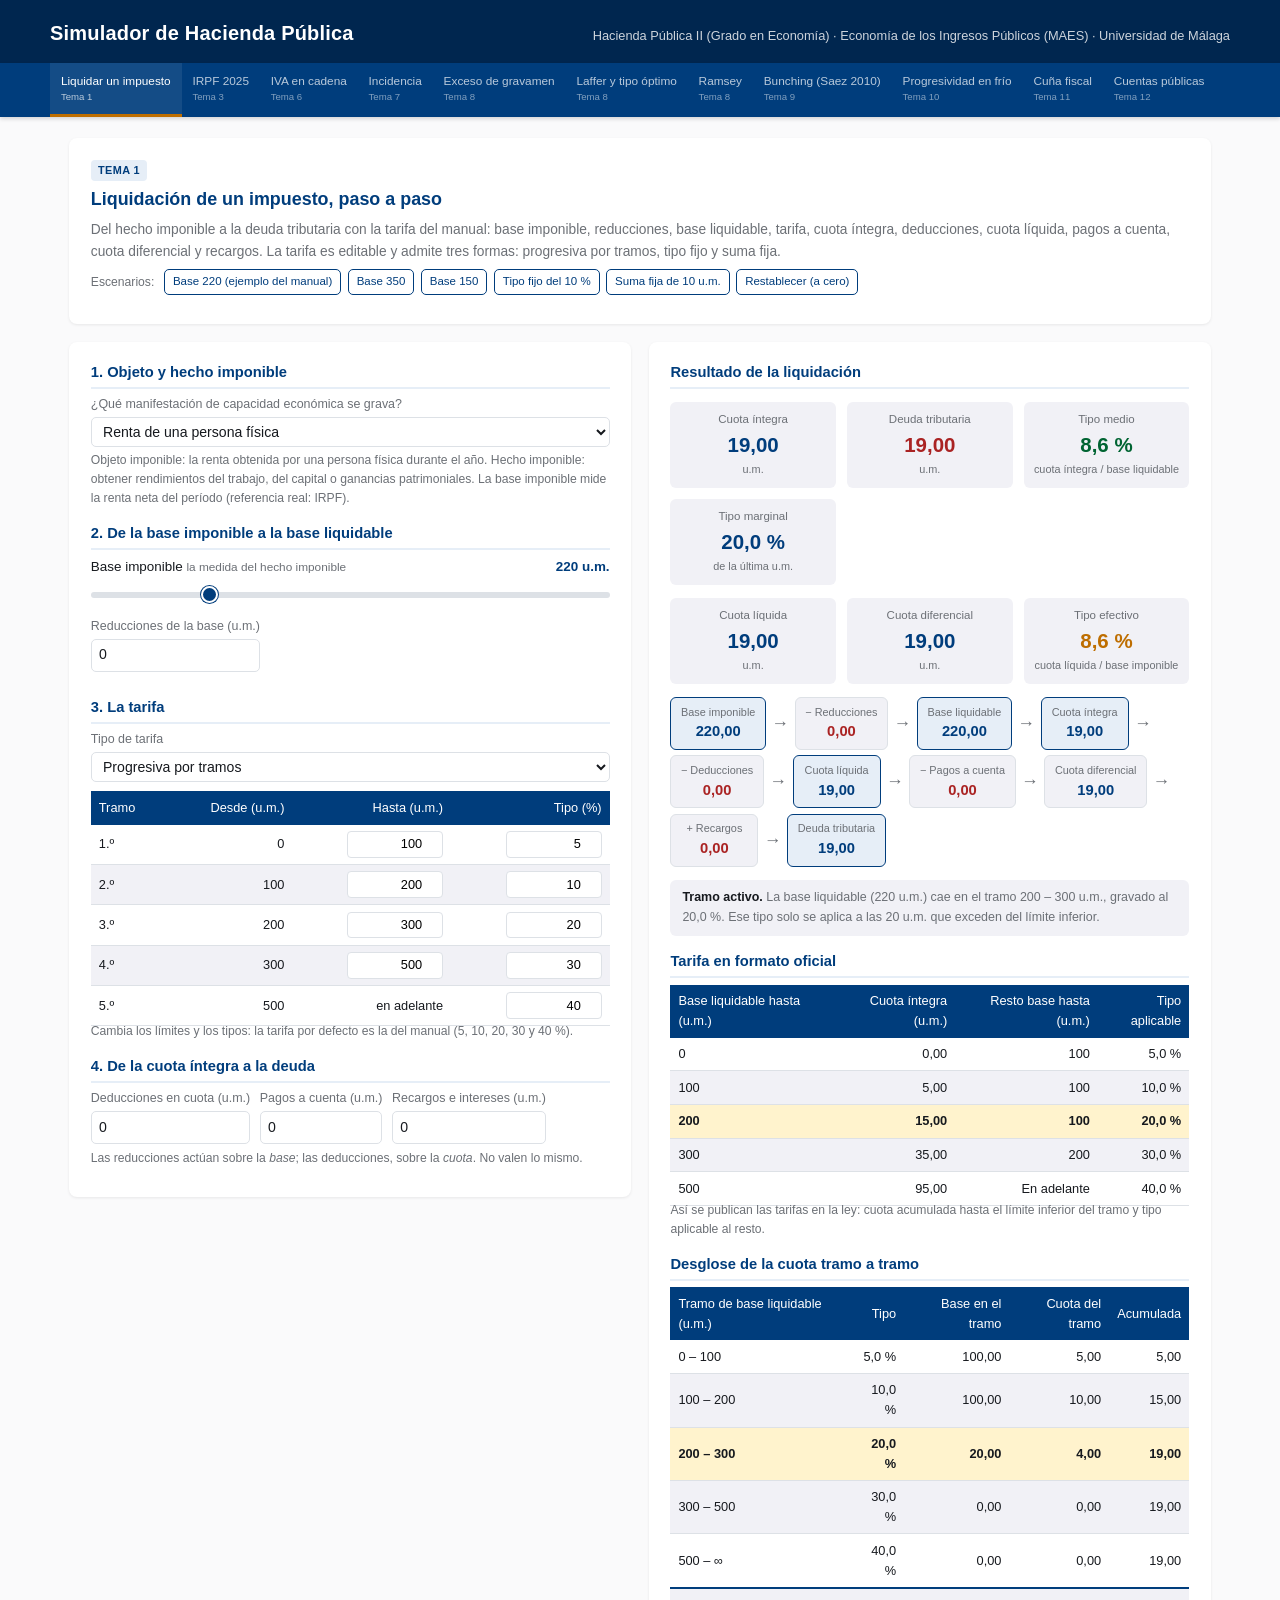
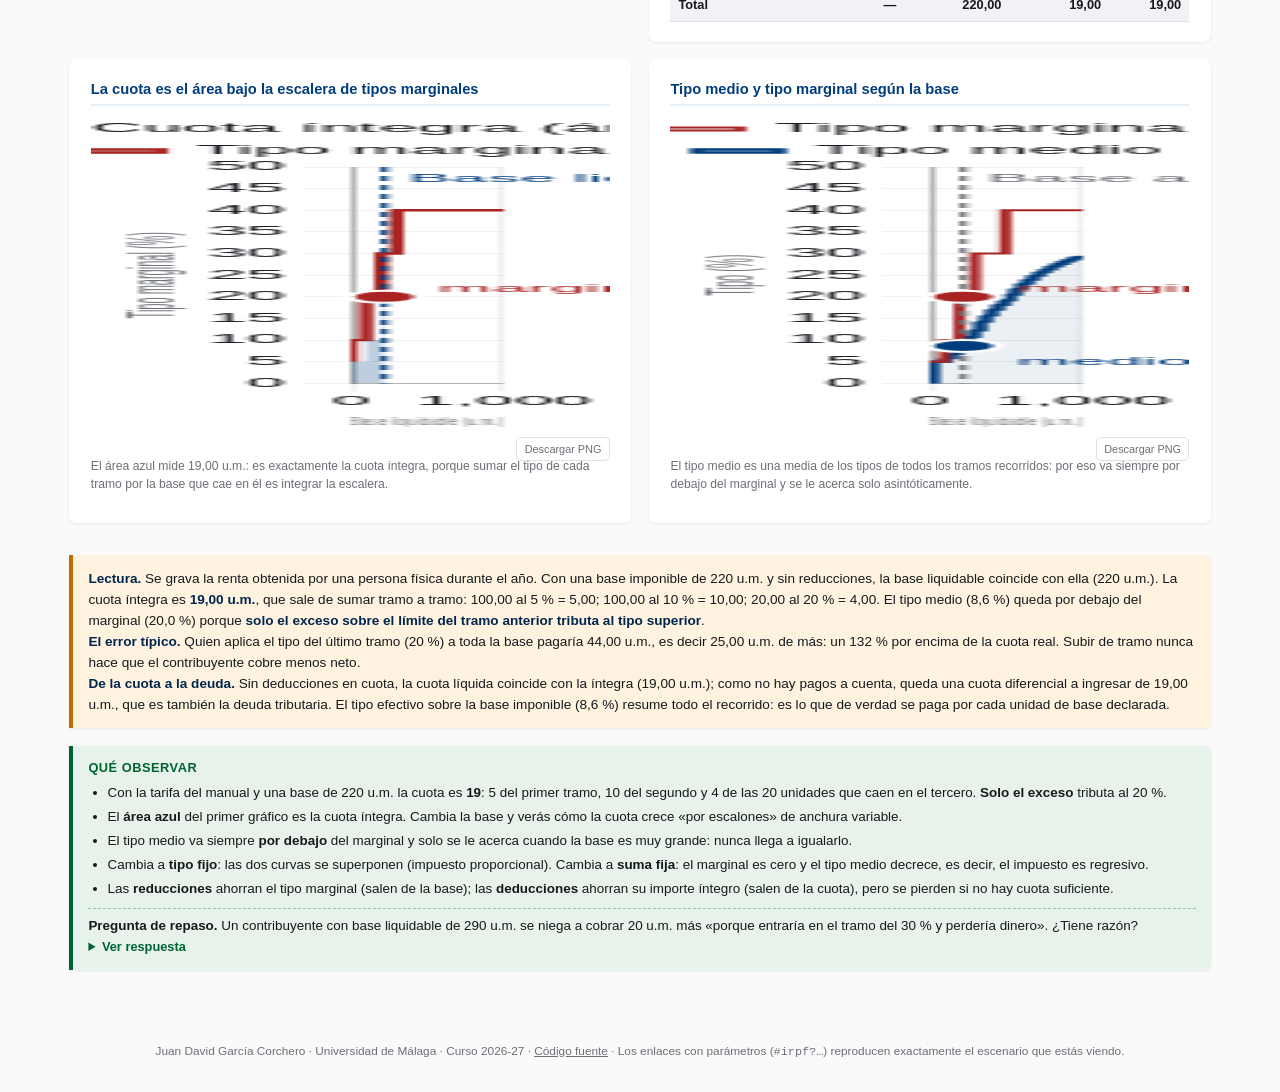
==== commit 66514bf7: "Barra de módulos en el orden del temario (Tema 1 primero) Co-Authored-By: Claude Fable 5.1 <noreply@" ====
--- a/index.html
+++ b/index.html
@@ -30,8 +30,8 @@
 <script src="js/core.js"></script>
 <script src="js/tax.js"></script>
 <!-- Módulos, en el orden en que aparecen en la barra -->
+<script src="js/modules/liquidador.js"></script>
 <script src="js/modules/irpf.js"></script>
-<script src="js/modules/liquidador.js"></script>
 <script src="js/modules/iva.js"></script>
 <script src="js/modules/incidencia.js"></script>
 <script src="js/modules/exceso.js"></script>
--- a/css/style.css
+++ b/css/style.css
@@ -47,12 +47,13 @@
   box-shadow: 0 2px 4px rgba(0,0,0,.15);
 }
 .nav .inner { max-width: 1180px; margin: 0 auto; display: flex; }
+@media (min-width: 900px) { .nav .inner { flex-wrap: wrap; } }
 .nav a {
-  display: block; padding: .65rem .95rem; color: rgba(255,255,255,.72);
-  text-decoration: none; font-size: .78rem; font-weight: 500; white-space: nowrap;
+  display: block; padding: .55rem .68rem; color: rgba(255,255,255,.72);
+  text-decoration: none; font-size: .74rem; font-weight: 500; white-space: nowrap;
   border-bottom: 3px solid transparent;
 }
-.nav a small { display: block; font-size: .62rem; opacity: .7; font-weight: 400; }
+.nav a small { display: block; font-size: .6rem; opacity: .7; font-weight: 400; }
 .nav a:hover { color: #fff; }
 .nav a.active { color: #fff; border-bottom-color: var(--naranja); background: rgba(255,255,255,.08); }
 
@@ -97,7 +98,8 @@
 }
 .field input[type="number"]:focus, .field select:focus { outline: 2px solid var(--azul-claro); border-color: var(--azul); }
 .checkbox-group { display: flex; flex-wrap: wrap; gap: .5rem 1rem; margin: .3rem 0 .7rem; font-size: .83rem; }
-.checkbox-group label { display: flex; align-items: center; gap: .3rem; cursor: pointer; }
+.checkbox-group label { display: inline; cursor: pointer; line-height: 1.5; }
+.checkbox-group input[type="checkbox"] { margin-right: .35rem; vertical-align: -2px; }
 .inline-note { font-size: .76rem; color: var(--gris); margin-top: -.3rem; margin-bottom: .6rem; }
 
 .btn {
@@ -186,3 +188,18 @@
   .panel { display: block !important; page-break-before: always; }
   .card { box-shadow: none; border: 1px solid var(--borde); }
 }
+
+/* Filas de reducciones y deducciones: casilla + concepto + cuantía + resultado */
+.ded-row { display: grid; grid-template-columns: 1.2rem 1fr 7.5rem 7rem; gap: .45rem; align-items: center; padding: .32rem 0; border-bottom: 1px dashed var(--borde); font-size: .8rem; }
+.ded-row label { cursor: pointer; line-height: 1.3; }
+.ded-row .nombre { display: block; }
+.ded-row .help { display: block; color: var(--gris); font-size: .7rem; }
+.ded-row .ctrl input, .ded-row .ctrl select { width: 100%; font: inherit; font-size: .8rem; padding: .22rem .35rem; border: 1px solid var(--borde); border-radius: 4px; text-align: right; font-variant-numeric: tabular-nums; }
+.ded-row .ctrl select { text-align: left; }
+.ded-row .ctrl input:disabled, .ded-row .ctrl select:disabled { opacity: .4; }
+.ded-row .res { text-align: right; font-weight: 600; color: var(--azul); font-variant-numeric: tabular-nums; font-size: .78rem; }
+.ded-row .res.no { color: var(--rojo); font-weight: 500; font-size: .68rem; }
+.ded-row:not(.activa) .nombre { color: var(--gris); }
+.ded-sub { display: flex; flex-wrap: wrap; gap: .4rem 1rem; align-items: center; font-size: .76rem; color: var(--gris); padding: .2rem 0 .35rem 1.65rem; border-bottom: 1px dashed var(--borde); }
+.ded-sub select { font: inherit; font-size: .76rem; padding: .18rem .3rem; border: 1px solid var(--borde); border-radius: 4px; max-width: 26rem; }
+@media (max-width: 800px) { .ded-row { grid-template-columns: 1.2rem 1fr; } .ded-row .ctrl, .ded-row .res { grid-column: 2; text-align: left; } }
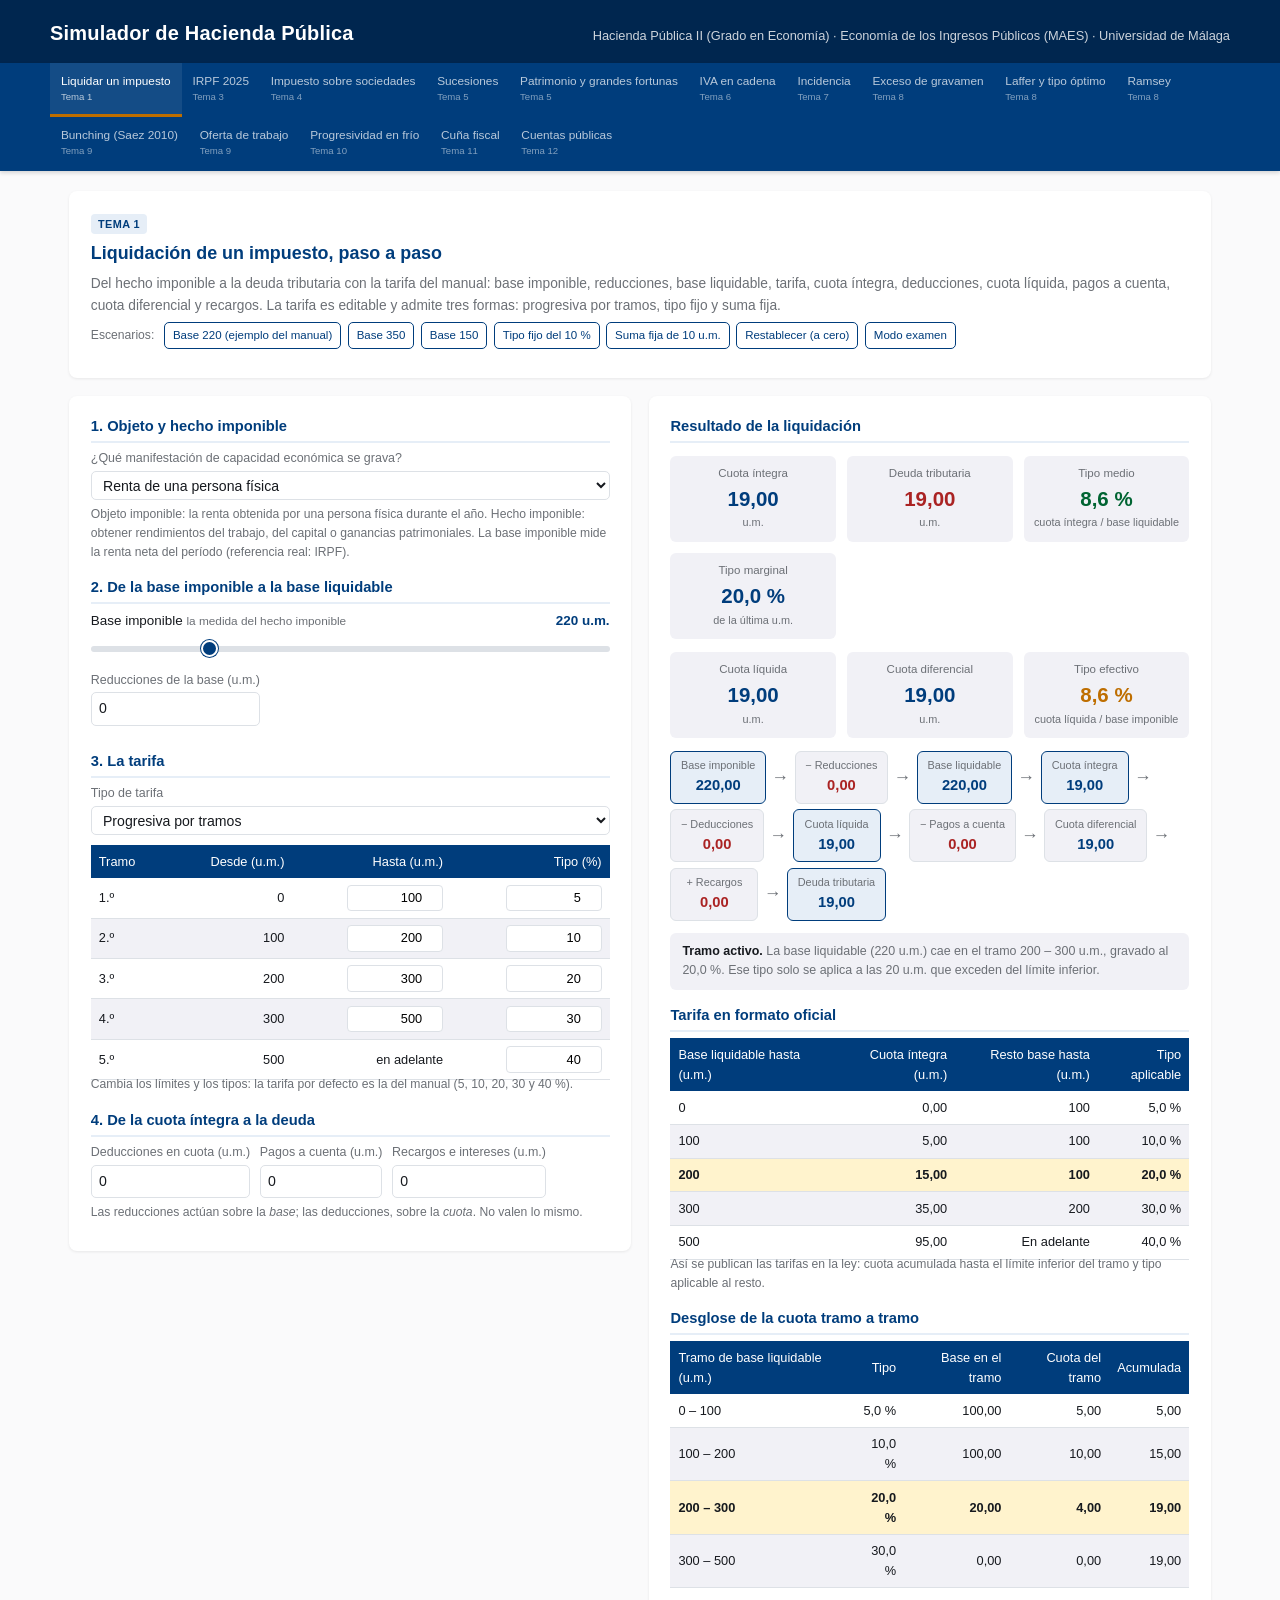
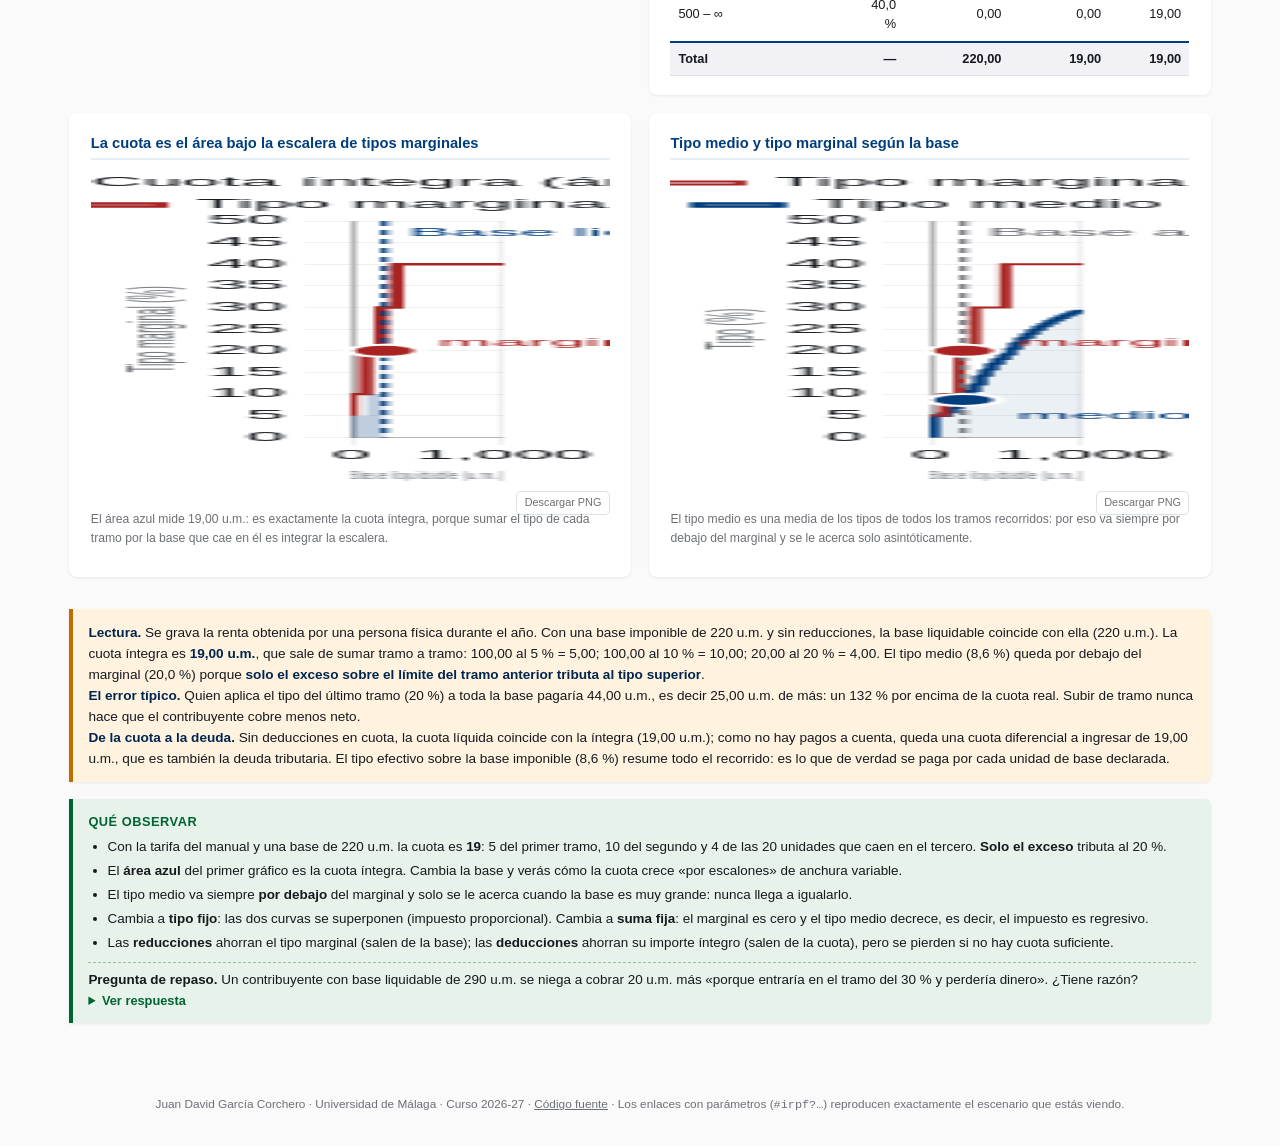
==== commit 774ffe1b: "Cuatro módulos nuevos, modo examen y parámetros por ejercicio - js/params.js: todos los parámetros n" ====
--- a/index.html
+++ b/index.html
@@ -4,7 +4,7 @@
 <meta charset="UTF-8">
 <meta name="viewport" content="width=device-width, initial-scale=1.0">
 <title>Simulador de Hacienda Pública · UMA</title>
-<meta name="description" content="Simuladores interactivos de Hacienda Pública: IRPF 2025 por comunidades, liquidación de un impuesto, IVA en cadena, incidencia, exceso de gravamen, Laffer, Ramsey, bunching, progresividad en frío, cuña fiscal y sostenibilidad de las cuentas públicas.">
+<meta name="description" content="Simuladores interactivos de Hacienda Pública: liquidación de un impuesto, IRPF 2025 por comunidades, sociedades, sucesiones, patrimonio, IVA en cadena, oferta de trabajo, incidencia, exceso de gravamen, Laffer, Ramsey, bunching, progresividad en frío, cuña fiscal y sostenibilidad de las cuentas públicas.">
 <link rel="stylesheet" href="css/style.css">
 <script src="vendor/chart.umd.js"></script>
 </head>
@@ -28,16 +28,21 @@
 </footer>
 
 <script src="js/core.js"></script>
+<script src="js/params.js"></script>
 <script src="js/tax.js"></script>
 <!-- Módulos, en el orden en que aparecen en la barra -->
 <script src="js/modules/liquidador.js"></script>
 <script src="js/modules/irpf.js"></script>
+<script src="js/modules/sociedades.js"></script>
+<script src="js/modules/sucesiones.js"></script>
+<script src="js/modules/patrimonio.js"></script>
 <script src="js/modules/iva.js"></script>
 <script src="js/modules/incidencia.js"></script>
 <script src="js/modules/exceso.js"></script>
 <script src="js/modules/laffer.js"></script>
 <script src="js/modules/ramsey.js"></script>
 <script src="js/modules/bunching.js"></script>
+<script src="js/modules/trabajo.js"></script>
 <script src="js/modules/frio.js"></script>
 <script src="js/modules/cuna.js"></script>
 <script src="js/modules/fiscal.js"></script>
--- a/css/style.css
+++ b/css/style.css
@@ -201,5 +201,16 @@
 .ded-row .res.no { color: var(--rojo); font-weight: 500; font-size: .68rem; }
 .ded-row:not(.activa) .nombre { color: var(--gris); }
 .ded-sub { display: flex; flex-wrap: wrap; gap: .4rem 1rem; align-items: center; font-size: .76rem; color: var(--gris); padding: .2rem 0 .35rem 1.65rem; border-bottom: 1px dashed var(--borde); }
-.ded-sub select { font: inherit; font-size: .76rem; padding: .18rem .3rem; border: 1px solid var(--borde); border-radius: 4px; max-width: 26rem; }
+.ded-sub select, .ded-sub input[type="number"] { font: inherit; font-size: .76rem; padding: .18rem .3rem; border: 1px solid var(--borde); border-radius: 4px; max-width: 26rem; }
+.ded-sub input[type="number"] { width: 7.5rem; text-align: right; }
 @media (max-width: 800px) { .ded-row { grid-template-columns: 1.2rem 1fr; } .ded-row .ctrl, .ded-row .res { grid-column: 2; text-align: left; } }
+
+
+/* Modo examen: se ocultan resultados, tablas de resultados, gráficos y lecturas; quedan los controles */
+.examen-banner { display: none; background: var(--rojo-claro); border-left: 4px solid var(--rojo); padding: .5rem .8rem; border-radius: 0 6px 6px 0; font-size: .82rem; margin-top: .5rem; }
+body.examen .examen-banner { display: block; }
+body.examen .examen-btn { background: var(--rojo); color: #fff; border-color: var(--rojo); }
+body.examen .results-grid, body.examen .liq-flow, body.examen .chart-container, body.examen .chart-tools,
+body.examen .interpretation, body.examen .aviso, body.examen .ded-row .res,
+body.examen table.tabla:not(:has(input)), body.examen .guia details, body.examen .guia .pregunta { display: none !important; }
+body.examen .chart-tools ~ .inline-note, body.examen .chart-tools ~ p { display: none !important; }
